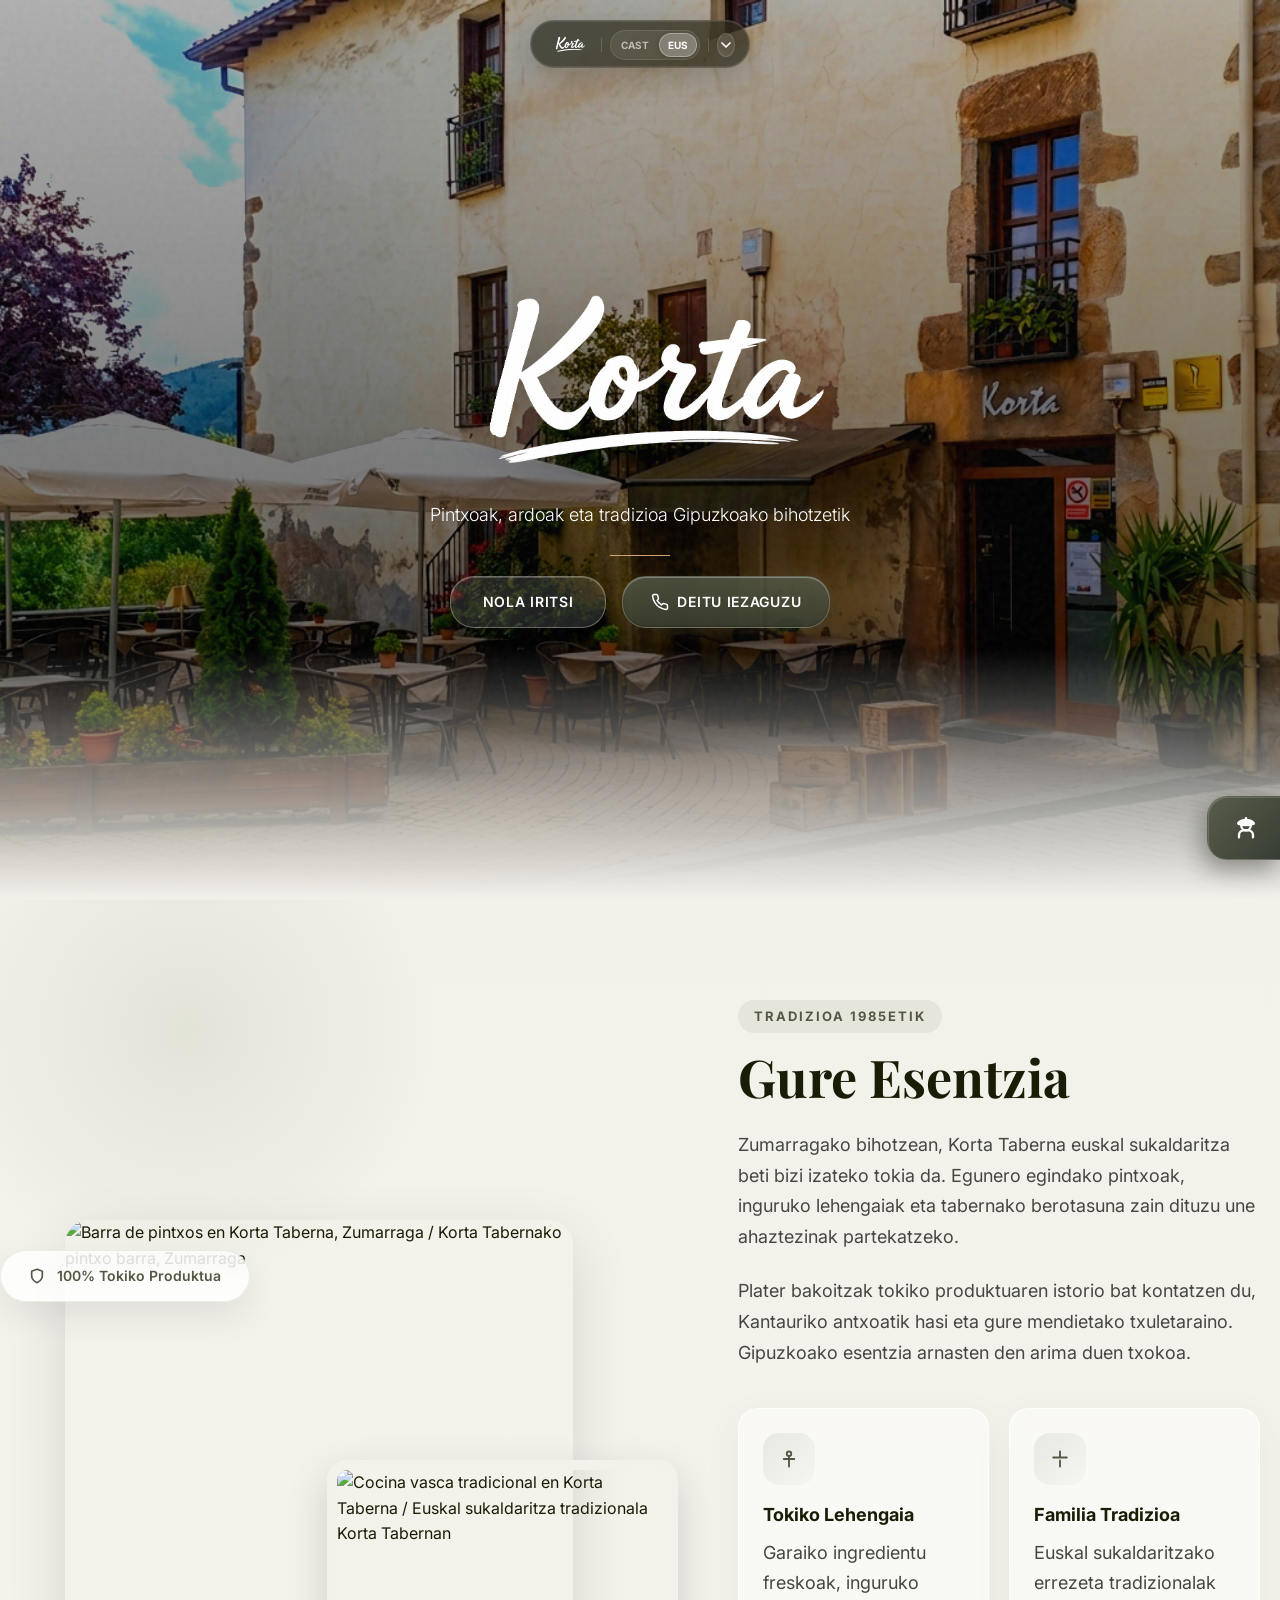
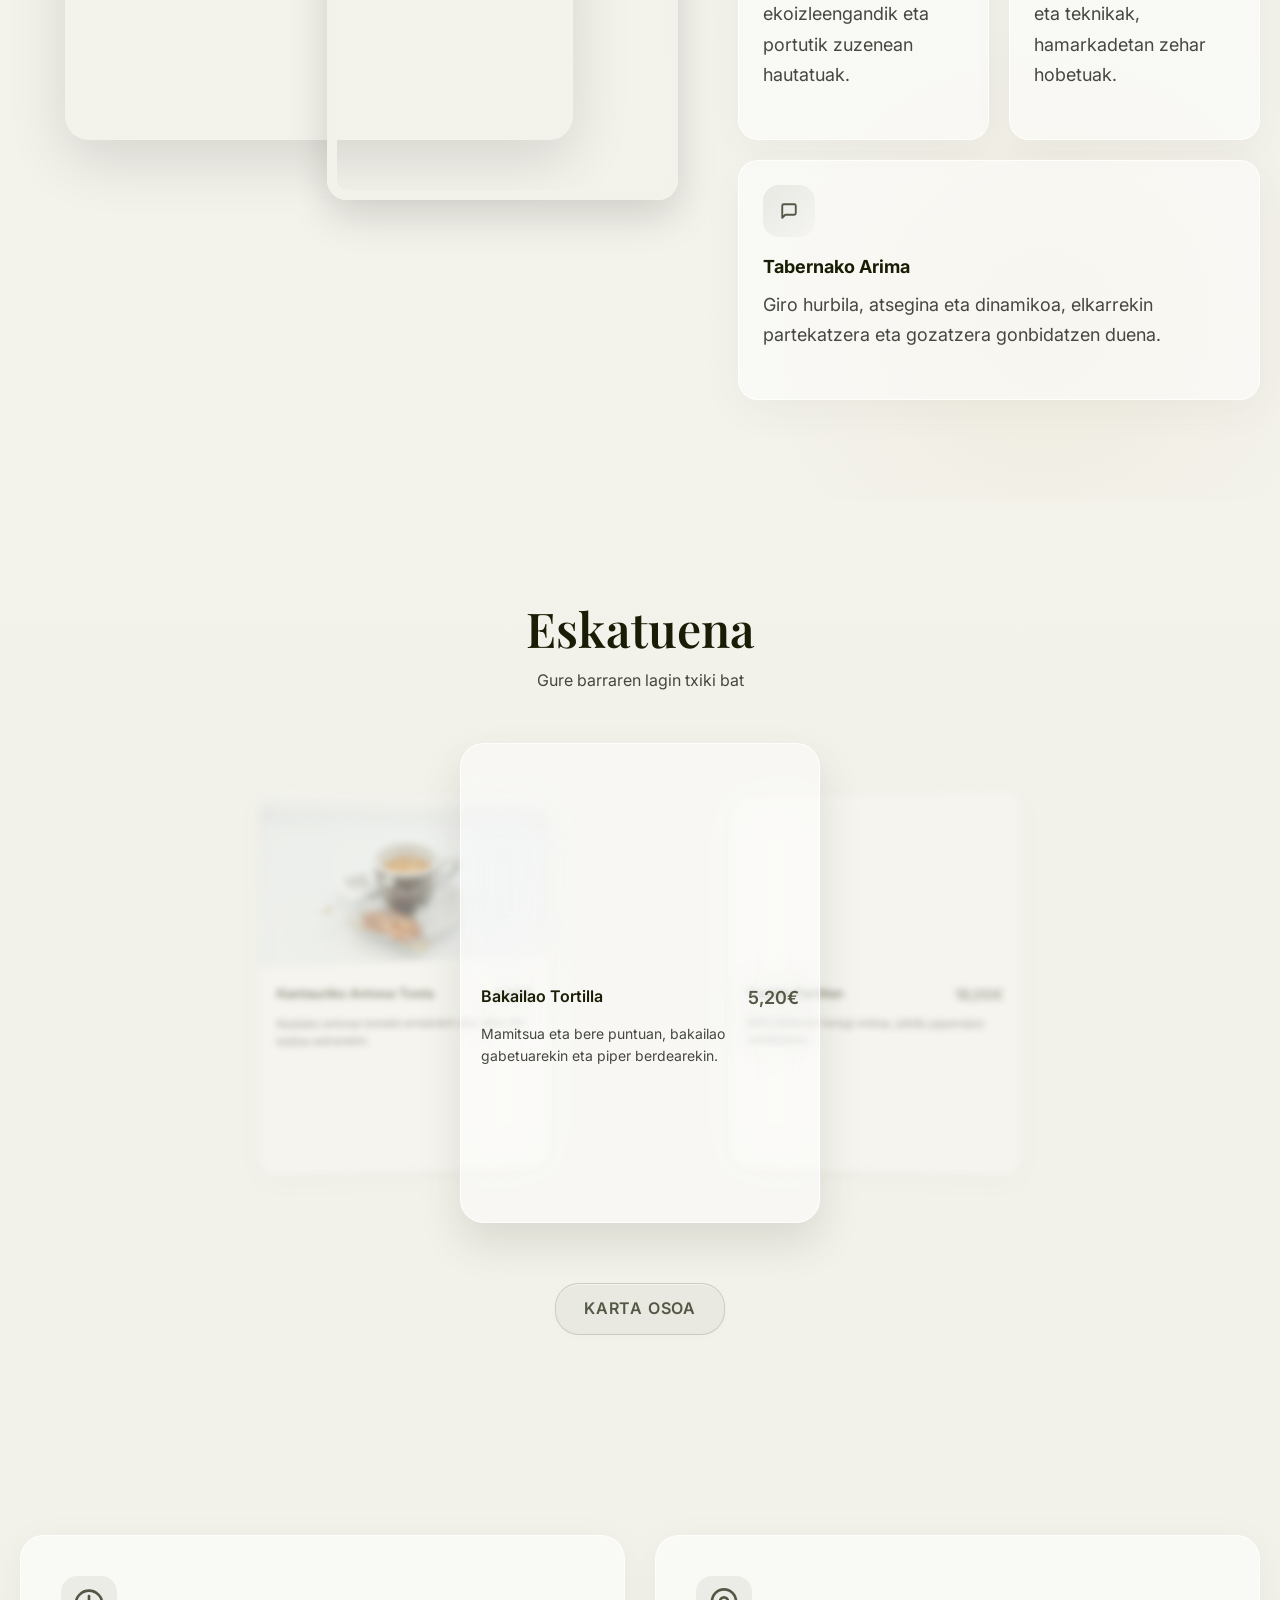
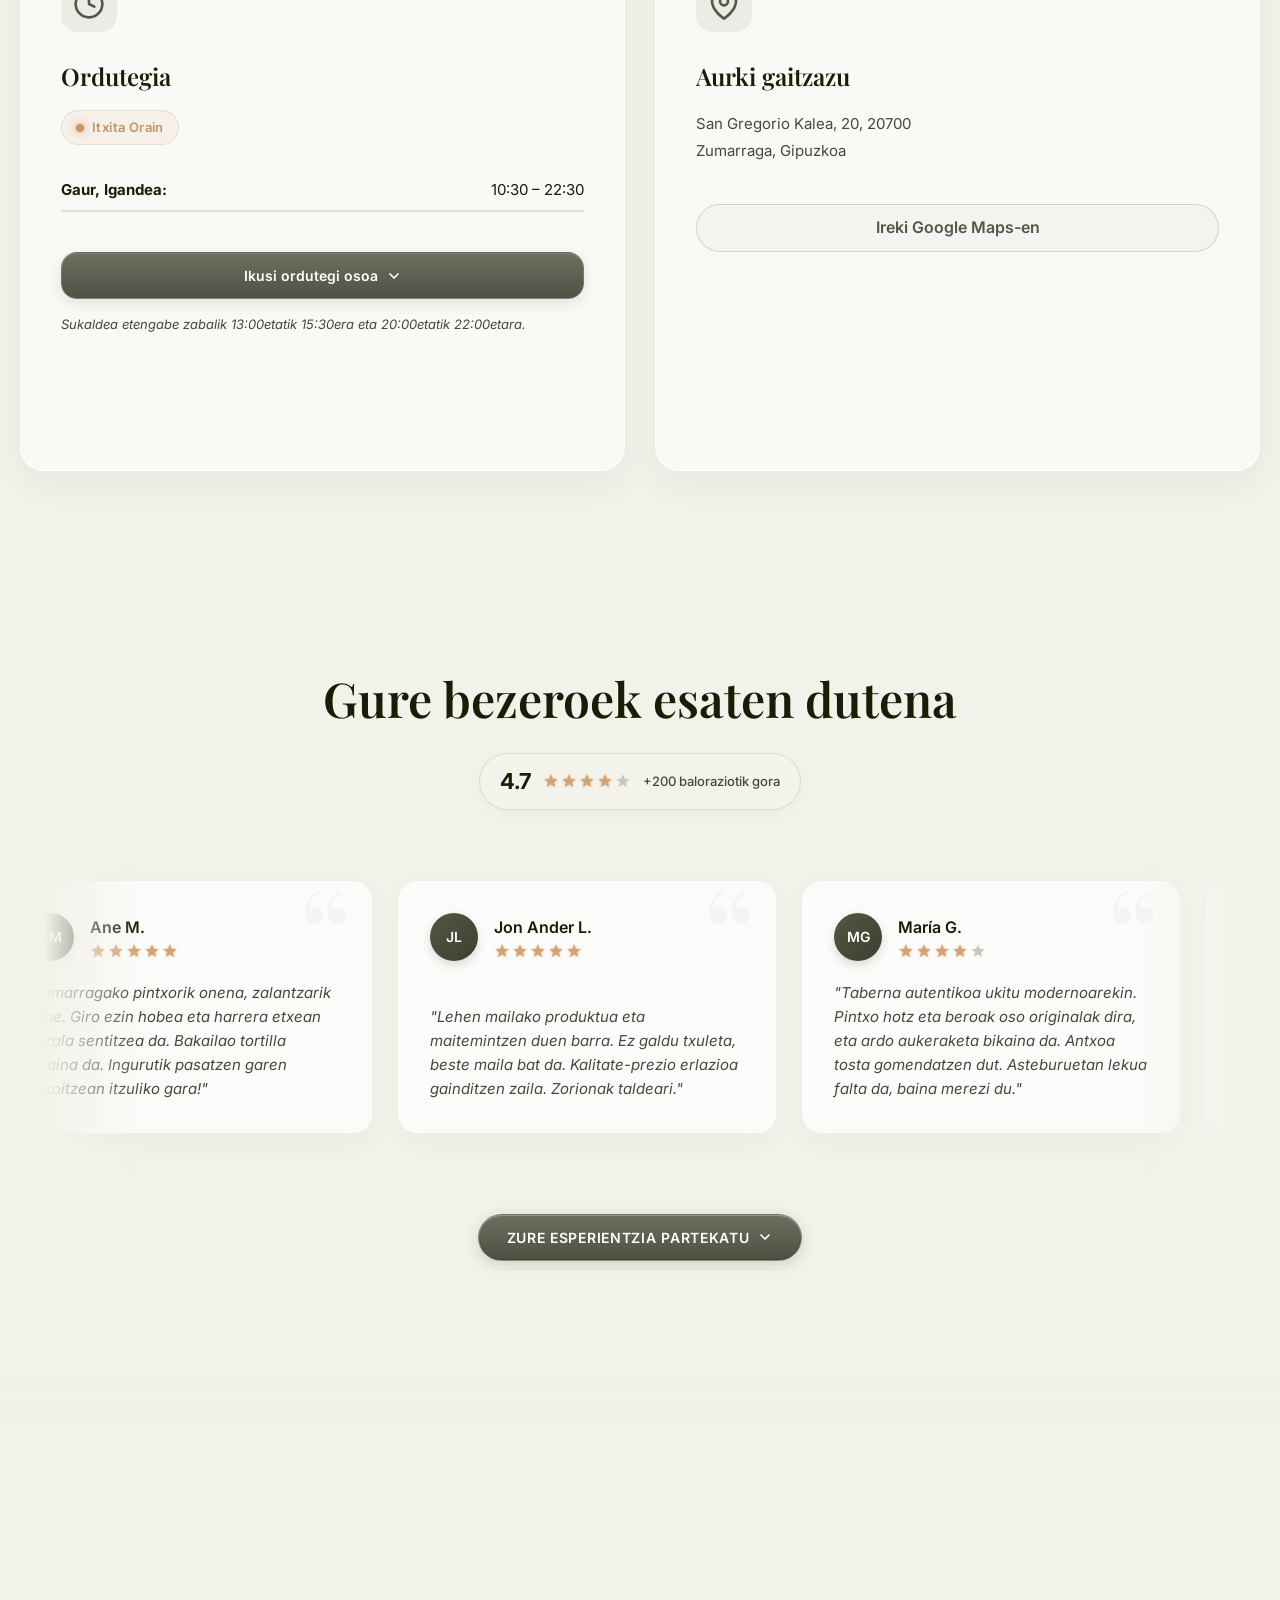
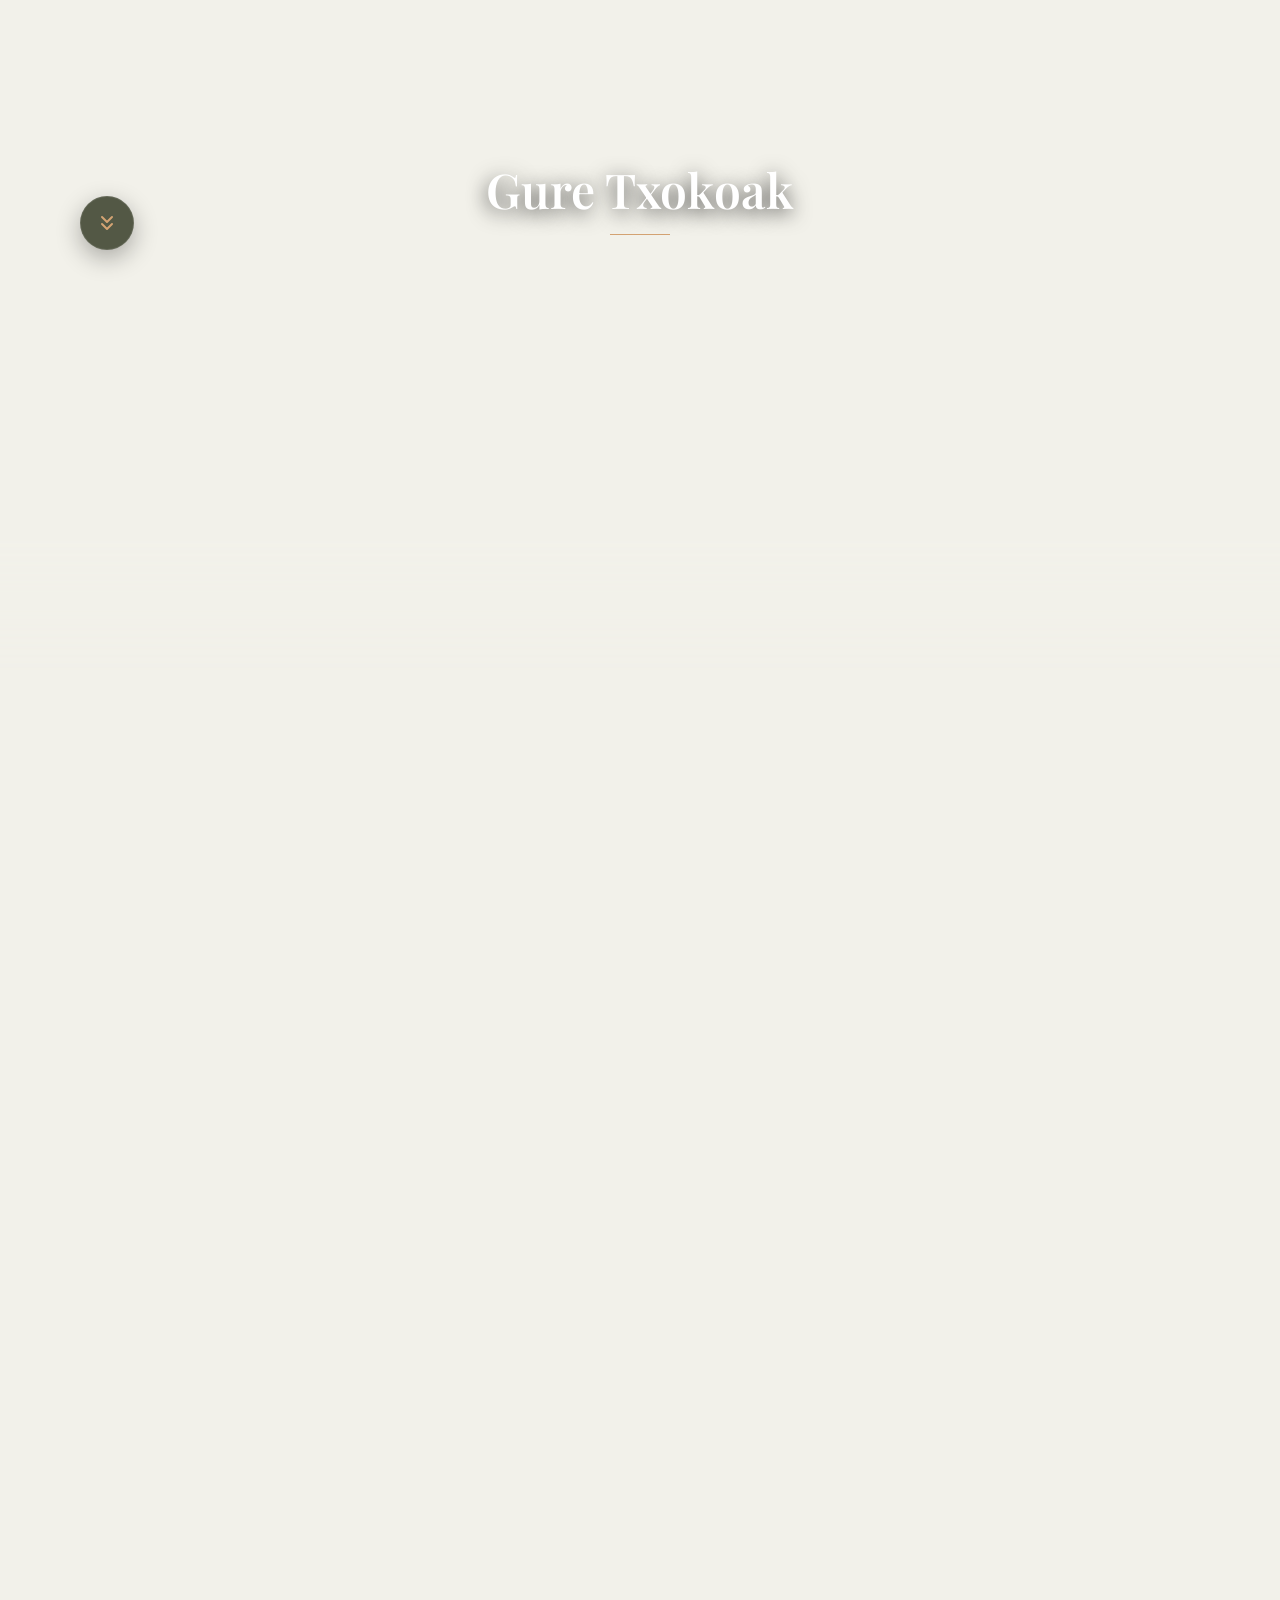
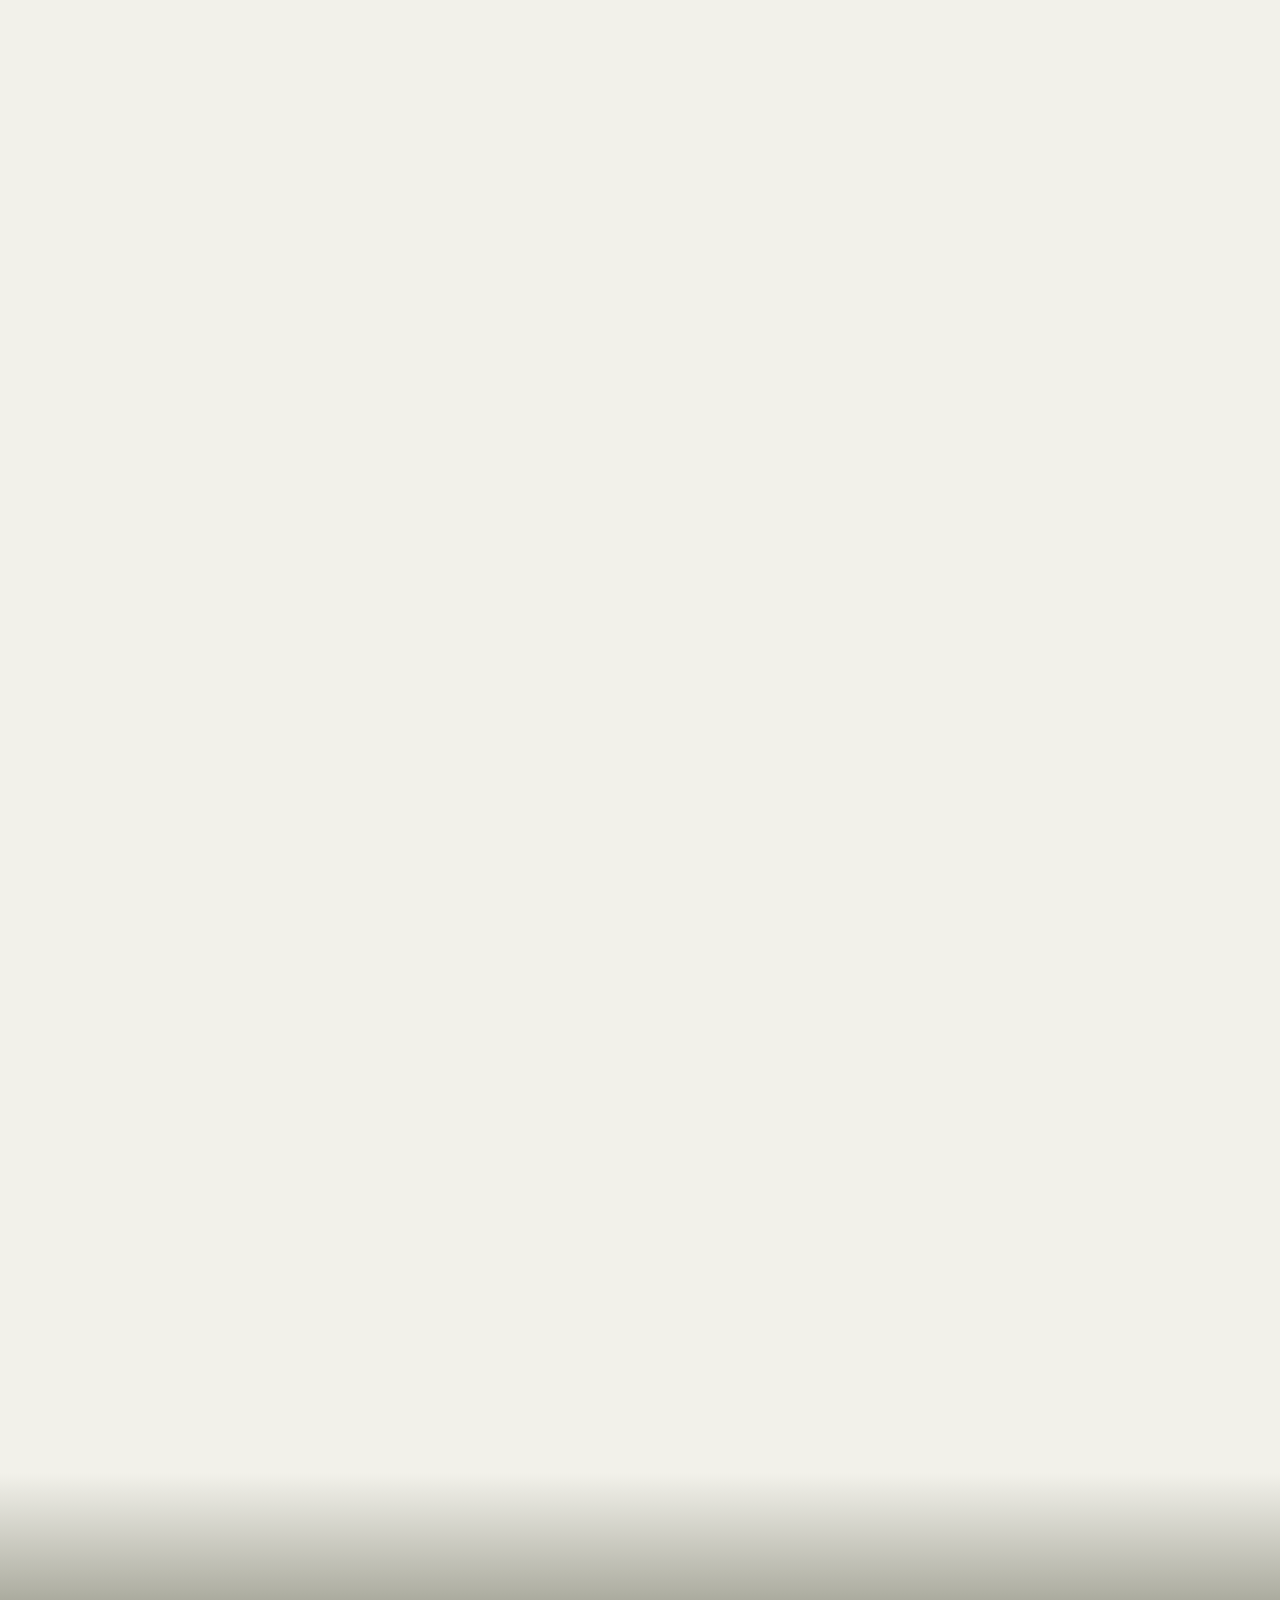
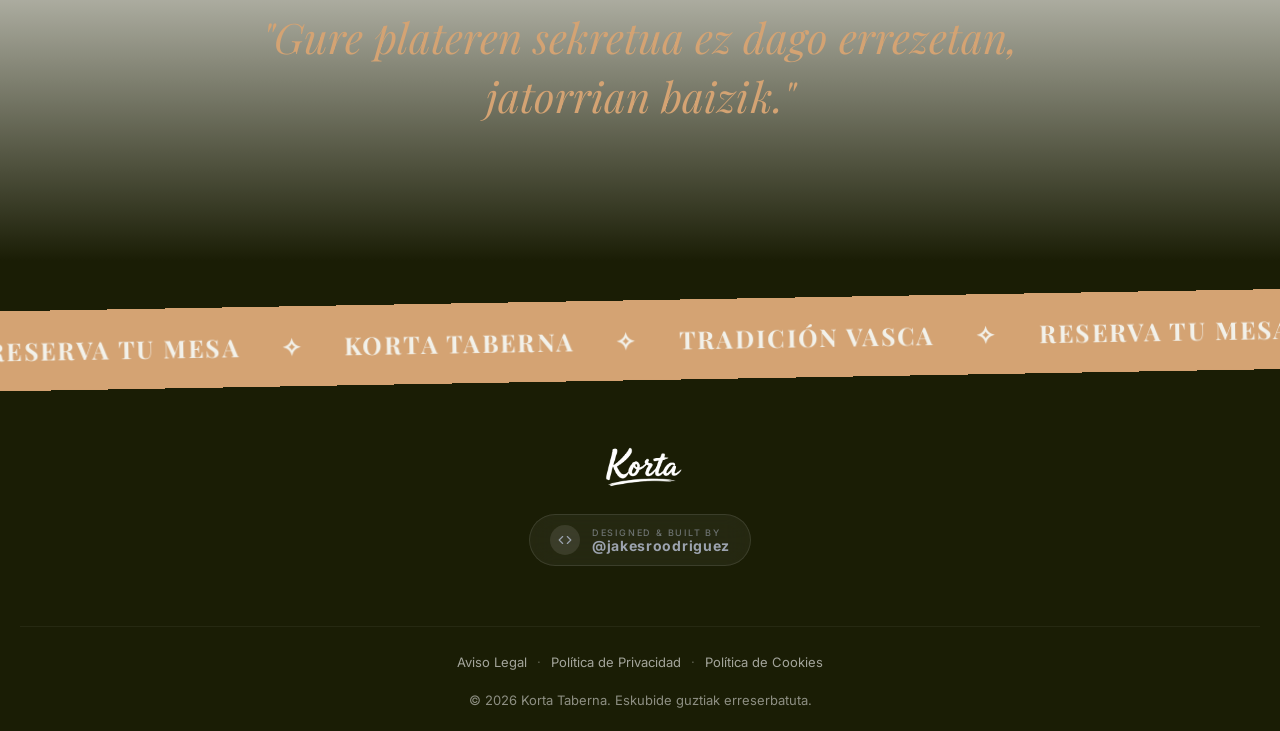
==== index.html @ 7548b12c "Actualizar repositorio con cambios recientes" ====
<!DOCTYPE html>
<html lang="es">

<head>
    <meta charset="UTF-8">
    <meta name="viewport" content="width=device-width, initial-scale=1.0">
    <title>Korta Taberna | Mejor Taberna Zumarraga</title>
    <meta name="description"
        content="Korta Taberna en Zumarraga (Gipuzkoa). Pintxos elaborados a diario con materia prima local, brasa, raciones y cocina tradicional vasca desde 1985. / Euskal sukaldaritza tradizionala Zumarragan.">
    <meta name="robots" content="index, follow">
    <link rel="canonical" href="https://kortataberna.com/">
    <link rel="alternate" hreflang="es" href="https://kortataberna.com/?lang=es">
    <link rel="alternate" hreflang="eu" href="https://kortataberna.com/?lang=eu">
    <link rel="alternate" hreflang="x-default" href="https://kortataberna.com/">
    <link rel="icon" type="image/png" href="Gemini_Generated_Image_c2r9cjc2r9cjc2r9-modified.png">

    <!-- Open Graph / Facebook -->
    <meta property="og:type" content="website">
    <meta property="og:url" content="https://kortataberna.com/">
    <meta property="og:title" content="Korta Taberna | Mejor Taberna Zumarraga">
    <meta property="og:description"
        content="Korta Taberna en Zumarraga. Pintxos elaborados a diario, cocina de brasa, producto de cercanía y tradición familiar desde 1985.">
    <meta property="og:image" content="https://kortataberna.com/foto_principal.png">

    <!-- Twitter -->
    <meta property="twitter:card" content="summary_large_image">
    <meta property="twitter:url" content="https://kortataberna.com/">
    <meta property="twitter:title" content="Korta Taberna | Mejor Taberna Zumarraga">
    <meta property="twitter:description"
        content="Korta Taberna en Zumarraga. Pintxos elaborados a diario, cocina de brasa, producto de cercanía y tradición familiar desde 1985.">
    <meta property="twitter:image" content="https://kortataberna.com/foto_principal.png">

    <!-- Schema.org JSON-LD -->
    <script type="application/ld+json">
    {
      "@context": "https://schema.org",
      "@type": "Restaurant",
      "name": "Korta Taberna",
      "image": [
        "https://kortataberna.com/foto_principal.png"
      ],
      "@id": "https://kortataberna.com/#restaurant",
      "url": "https://kortataberna.com/",
      "telephone": "+34943715288",
      "priceRange": "$$",
      "menu": "https://kortataberna.com/#carta",
      "servesCuisine": ["Basque", "Spanish"],
      "address": {
        "@type": "PostalAddress",
        "streetAddress": "San Gregorio Kalea, 20",
        "addressLocality": "Zumarraga",
        "addressRegion": "Gipuzkoa",
        "postalCode": "20700",
        "addressCountry": "ES"
      },
      "geo": {
        "@type": "GeoCoordinates",
        "latitude": 43.0866015,
        "longitude": -2.3091887
      },
      "openingHoursSpecification": [
        {
          "@type": "OpeningHoursSpecification",
          "dayOfWeek": [
            "Tuesday",
            "Wednesday",
            "Thursday",
            "Friday",
            "Saturday"
          ],
          "opens": "09:00",
          "closes": "22:30"
        },
        {
          "@type": "OpeningHoursSpecification",
          "dayOfWeek": "Sunday",
          "opens": "10:00",
          "closes": "16:00"
        }
      ],
      "sameAs": [
        "https://www.instagram.com/jakesroodriguez"
      ]
    }
    </script>

    <!-- Google Fonts -->
    <link rel="preconnect" href="https://fonts.googleapis.com">
    <link rel="preconnect" href="https://fonts.gstatic.com" crossorigin>
    <link
        href="https://fonts.googleapis.com/css2?family=Inter:wght@300;400;500;600&family=Playfair+Display:wght@400;600;700&display=swap"
        rel="stylesheet">

    <style>
        /* VARIABLES Y RESET (Artisanal Basque Minimalist) */
        :root {
            --color-bg: #f2f1ea;
            /* Elegant Warm Off-White */
            --color-surface-container: #f3f2eb;
            /* Off-white surface container */
            --color-surface-high: #ebe9de;
            /* High contrast off-white surface */
            --color-surface-highest: #dedcd0;
            --color-white: #ffffff;

            --color-primary: #535845;
            /* Olive Green - Primary Action */
            --color-primary-hover: #3b3f30;
            /* Deep Olive Green */
            --color-text-main: #1a1d05;
            /* Charcoal - High Legibility */
            --color-text-sec: #464740;
            /* On-surface-variant */
            --color-outline: #77786f;
            --color-outline-variant: #c7c7bd;

            --color-gold: #D4A373;
            /* Elegant Gold */
            --color-gold-hover: #C59262;

            --color-footer-bg: #1a1d05;
            /* Deep Charcoal */
            --color-footer-text: #c7c7bd;

            --font-heading: 'Playfair Display', serif;
            --font-body: 'Inter', sans-serif;

            --transition: 0.3s ease-in-out;
        }

        * {
            margin: 0;
            padding: 0;
            box-sizing: border-box;
        }

        html {
            scroll-behavior: smooth;
        }

        body {
            font-family: var(--font-body);
            color: var(--color-text-main);
            line-height: 1.6;
            overflow-x: hidden;
            background-color: var(--color-bg);
            /* Patrón de cuadrícula arquitectónica y destellos de color para darle muchísima vida */
            background-image:
                linear-gradient(rgba(83, 88, 69, 0.08) 1px, transparent 1px),
                linear-gradient(90deg, rgba(83, 88, 69, 0.08) 1px, transparent 1px),
                radial-gradient(circle at 10% 20%, rgba(214, 185, 129, 0.25) 0%, transparent 50%),
                radial-gradient(circle at 90% 80%, rgba(83, 88, 69, 0.2) 0%, transparent 50%);
            background-size: 60px 60px, 60px 60px, 100vw 100vh, 100vw 100vh;
            background-position: center center;
            background-attachment: fixed;
        }

        /* Textura de ruido editorial (mucho más visible) */
        body::before {
            content: '';
            position: fixed;
            top: 0;
            left: 0;
            right: 0;
            bottom: 0;
            background-image: url("data:image/svg+xml,%3Csvg viewBox='0 0 200 200' xmlns='http://www.w3.org/2000/svg'%3E%3Cfilter id='noiseFilter'%3E%3CfeTurbulence type='fractalNoise' baseFrequency='0.7' numOctaves='3' stitchTiles='stitch'/%3E%3C/filter%3E%3Crect width='100%25' height='100%25' filter='url(%23noiseFilter)'/%3E%3C/svg%3E");
            opacity: 0.12;
            pointer-events: none;
            z-index: -1;
        }

        /* Massive animated background orbs */
        html::before {
            content: '';
            position: fixed;
            top: 10%;
            left: 10%;
            width: 45vw;
            height: 45vw;
            background: linear-gradient(135deg, rgba(214, 185, 129, 0.4), rgba(214, 185, 129, 0.05));
            border-radius: 40% 60% 70% 30% / 40% 50% 60% 50%;
            z-index: -3;
            animation: morph 12s ease-in-out infinite, float-1 18s ease-in-out infinite;
            filter: blur(60px);
            pointer-events: none;
        }

        html::after {
            content: '';
            position: fixed;
            bottom: 5%;
            right: 5%;
            width: 55vw;
            height: 55vw;
            background: linear-gradient(135deg, rgba(83, 88, 69, 0.35), rgba(83, 88, 69, 0.05));
            border-radius: 60% 40% 30% 70% / 60% 30% 70% 40%;
            z-index: -3;
            animation: morph 15s ease-in-out infinite reverse, float-2 22s ease-in-out infinite;
            filter: blur(70px);
            pointer-events: none;
        }

        @keyframes morph {
            0% {
                border-radius: 40% 60% 70% 30% / 40% 50% 60% 50%;
            }

            34% {
                border-radius: 70% 30% 50% 50% / 30% 30% 70% 70%;
            }

            67% {
                border-radius: 100% 60% 60% 100% / 100% 100% 60% 60%;
            }

            100% {
                border-radius: 40% 60% 70% 30% / 40% 50% 60% 50%;
            }
        }

        @keyframes float-1 {
            0% {
                transform: translate(0, 0) rotate(0deg);
            }

            50% {
                transform: translate(8vw, 12vh) rotate(180deg);
            }

            100% {
                transform: translate(0, 0) rotate(360deg);
            }
        }

        @keyframes float-2 {
            0% {
                transform: translate(0, 0) rotate(0deg);
            }

            50% {
                transform: translate(-12vw, -10vh) rotate(-180deg);
            }

            100% {
                transform: translate(0, 0) rotate(-360deg);
            }
        }

        a {
            text-decoration: none;
            color: inherit;
            transition: var(--transition);
        }

        img {
            max-width: 100%;
            display: block;
        }

        .container {
            max-width: 1500px;
            margin: 0 auto;
            padding: 0 20px;
        }

        /* UTILIDADES Y BOTONES */
        /* UTILIDADES Y BOTONES (Apple Liquid Glass Style) */
        .btn-primary {
            display: inline-flex;
            align-items: center;
            justify-content: center;
            background: linear-gradient(180deg, rgba(83, 88, 69, 0.85) 0%, rgba(59, 63, 48, 0.9) 100%);
            backdrop-filter: blur(12px);
            -webkit-backdrop-filter: blur(12px);
            color: var(--color-white);
            padding: 14px 28px;
            border-radius: 24px;
            /* Pill-shaped */
            font-family: var(--font-body);
            font-size: 14px;
            font-weight: 600;
            border: 1px solid rgba(255, 255, 255, 0.2);
            cursor: pointer;
            box-shadow:
                0 4px 15px rgba(83, 88, 69, 0.2),
                inset 0 1px 0 rgba(255, 255, 255, 0.3),
                inset 0 -1px 2px rgba(0, 0, 0, 0.2);
            transition: all 0.4s cubic-bezier(0.16, 1, 0.3, 1);
            text-transform: uppercase;
            letter-spacing: 0.05em;
        }

        .btn-primary:hover {
            transform: translateY(-2px) scale(1.02);
            box-shadow:
                0 8px 25px rgba(83, 88, 69, 0.3),
                inset 0 1px 0 rgba(255, 255, 255, 0.4);
            background: linear-gradient(180deg, rgba(83, 88, 69, 0.95) 0%, rgba(59, 63, 48, 0.98) 100%);
        }

        .btn-secondary {
            display: inline-flex;
            align-items: center;
            justify-content: center;
            background: rgba(255, 255, 255, 0.12);
            backdrop-filter: blur(12px);
            -webkit-backdrop-filter: blur(12px);
            color: var(--color-white);
            padding: 14px 32px;
            border-radius: 24px;
            font-family: var(--font-body);
            font-size: 14px;
            font-weight: 600;
            border: 1px solid rgba(255, 255, 255, 0.3);
            cursor: pointer;
            box-shadow:
                0 4px 15px rgba(0, 0, 0, 0.1),
                inset 0 1px 0 rgba(255, 255, 255, 0.2);
            transition: all 0.4s cubic-bezier(0.16, 1, 0.3, 1);
            text-transform: uppercase;
            letter-spacing: 0.05em;
        }

        .btn-secondary:hover {
            background: rgba(255, 255, 255, 0.25);
            border-color: rgba(255, 255, 255, 0.5);
            transform: translateY(-2px) scale(1.02);
            box-shadow:
                0 8px 25px rgba(0, 0, 0, 0.15),
                inset 0 1px 0 rgba(255, 255, 255, 0.35);
            color: var(--color-white);
        }

        .btn-outline {
            display: inline-flex;
            align-items: center;
            justify-content: center;
            color: var(--color-primary);
            border: 1px solid rgba(83, 88, 69, 0.2);
            padding: 12px 28px;
            border-radius: 24px;
            font-weight: 600;
            background: rgba(83, 88, 69, 0.05);
            backdrop-filter: blur(8px);
            -webkit-backdrop-filter: blur(8px);
            box-shadow:
                0 2px 10px rgba(83, 88, 69, 0.02),
                inset 0 1px 0 rgba(255, 255, 255, 0.5);
            transition: all 0.4s cubic-bezier(0.16, 1, 0.3, 1);
            text-transform: uppercase;
            letter-spacing: 0.05em;
            cursor: pointer;
        }

        .btn-outline:hover {
            background-color: var(--color-primary);
            color: var(--color-white);
            border-color: var(--color-primary);
            transform: translateY(-2px) scale(1.02);
            box-shadow:
                0 6px 15px rgba(83, 88, 69, 0.2),
                inset 0 1px 0 rgba(255, 255, 255, 0.2);
        }

        .btn-outline-map {
            display: inline-flex;
            align-items: center;
            justify-content: center;
            color: var(--color-primary);
            border: 1px solid rgba(83, 88, 69, 0.2);
            padding: 10px 20px;
            border-radius: 24px;
            font-weight: 600;
            margin-top: 15px;
            background: rgba(83, 88, 69, 0.05);
            backdrop-filter: blur(8px);
            -webkit-backdrop-filter: blur(8px);
            box-shadow:
                0 2px 10px rgba(83, 88, 69, 0.02),
                inset 0 1px 0 rgba(255, 255, 255, 0.5);
            transition: all 0.4s cubic-bezier(0.16, 1, 0.3, 1);
            cursor: pointer;
        }

        .btn-outline-map:hover {
            background-color: var(--color-primary);
            color: var(--color-white);
            border-color: var(--color-primary);
            transform: translateY(-2px) scale(1.02);
            box-shadow:
                0 6px 15px rgba(83, 88, 69, 0.2),
                inset 0 1px 0 rgba(255, 255, 255, 0.2);
        }

        .section-header {
            text-align: center;
            margin-bottom: 50px;
        }

        .section-header h2 {
            font-family: var(--font-heading);
            font-size: 48px;
            /* headline-lg */
            font-weight: 600;
            line-height: 1.2;
            color: var(--color-text-main);
            margin-bottom: 10px;
        }

        .section-header p {
            color: var(--color-text-sec);
            font-size: 16px;
        }

        .decor-line {
            height: 1px;
            background-color: var(--color-gold);
            width: 60px;
            margin: 15px auto 0;
        }

        /* ISLA DINÁMICA DE NAVEGACIÓN (DYNAMIC ISLAND - APPLE LIQUID GLASS) */
        .island-wrapper {
            position: fixed;
            top: 20px;
            left: 0;
            width: 100%;
            display: flex;
            justify-content: center;
            pointer-events: none;
            z-index: 1000;
        }

        .dynamic-island {
            position: relative;
            pointer-events: auto;
            margin: 0;
            animation: islandPop 1.15s cubic-bezier(0.16, 1, 0.3, 1) forwards;

            /* True Dark Apple Liquid Glass Effect */
            background: rgba(30, 32, 20, 0.65);
            backdrop-filter: blur(40px) saturate(200%);
            -webkit-backdrop-filter: blur(40px) saturate(200%);
            border: 1px solid rgba(255, 255, 255, 0.15);
            box-shadow:
                0 8px 32px rgba(0, 0, 0, 0.2),
                inset 0 0 0 1px rgba(255, 255, 255, 0.08);

            border-radius: 30px;
            padding: 6px 14px;

            display: flex;
            flex-direction: column;
            width: 220px;
            /* Compressed width */
            max-width: 90%;
            height: 48px;
            /* Compressed height */
            overflow: hidden;
            transition: all 0.6s cubic-bezier(0.16, 1, 0.3, 1);
            cursor: pointer;
        }

        .dynamic-island.scrolled {
            margin-top: -8px;
            background: rgba(20, 22, 12, 0.75);
            border-color: rgba(255, 255, 255, 0.2);
            box-shadow:
                0 12px 40px rgba(0, 0, 0, 0.25),
                inset 0 0 0 1px rgba(255, 255, 255, 0.12);
        }

        .island-main-row {
            display: flex;
            align-items: center;
            justify-content: space-between;
            width: 100%;
            height: 36px;
            gap: 8px;
            /* Slightly tighter gap to accommodate dividers */
        }

        .island-divider {
            width: 1px;
            height: 14px;
            background-color: rgba(255, 255, 255, 0.15);
            flex-shrink: 0;
        }

        .dynamic-island .logo {
            display: flex;
            align-items: center;
            justify-content: center;
            transition: var(--transition);
        }

        .dynamic-island .logo img {
            height: 50px;
            width: auto;
            object-fit: contain;
            /* Convertir la imagen a color blanco puro usando filtros CSS */
            filter: brightness(0) invert(1);
            transform: translateY(-4px);
            /* Moverlo un pelín más arriba para centrarlo visualmente */
        }

        .dynamic-island .logo:hover {
            transform: scale(1.05);
            filter: drop-shadow(0 0 8px rgba(255, 255, 255, 0.5));
        }

        .island-toggle {
            background: none;
            border: none;
            cursor: pointer;
            color: var(--color-white);
            display: flex;
            align-items: center;
            justify-content: center;
            width: 24px;
            height: 24px;
            border-radius: 50%;
            background: rgba(255, 255, 255, 0.1);
            border: 1px solid rgba(255, 255, 255, 0.15);
            transition: all 0.4s cubic-bezier(0.16, 1, 0.3, 1);
        }

        .island-toggle:hover {
            background: rgba(255, 255, 255, 0.2);
            color: var(--color-gold);
        }

        .island-content-row {
            max-height: 0;
            opacity: 0;
            overflow: hidden;
            transition: max-height 0.6s cubic-bezier(0.16, 1, 0.3, 1), opacity 0.4s ease, margin-top 0.6s;
            display: flex;
            flex-direction: column;
            gap: 15px;
            width: 100%;
        }

        /* Expanded State: Wider with smooth Apple-like squircle shape */
        .dynamic-island.expanded {
            width: 300px;
            height: auto;
            max-height: 400px;
            padding: 20px 20px;
            border-radius: 36px;
            cursor: default;
        }

        .dynamic-island.expanded .island-toggle {
            transform: rotate(180deg);
        }

        .dynamic-island.expanded .island-content-row {
            max-height: 300px;
            opacity: 1;
            margin-top: 15px;
            padding-top: 15px;
            border-top: 1px solid rgba(255, 255, 255, 0.1);
        }

        /* MODO RESEÑA EN LA ISLA DINÁMICA (TAKEOVER LIMPIO) */
        .dynamic-island.mode-review {
            width: 320px;
            max-width: 95%;
            height: auto;
            max-height: 420px;
            padding: 20px;
            border-radius: 36px;
            cursor: default;
        }

        .dynamic-island.mode-review .island-main-row,
        .dynamic-island.mode-review .island-content-row {
            display: none !important;
        }

        .island-review-row {
            width: 100%;
            display: flex;
            flex-direction: column;
            gap: 12px;
            animation: fadeIn 0.4s ease-out;
            color: var(--color-white);
        }

        .island-review-header {
            display: flex;
            align-items: center;
            gap: 10px;
            border-bottom: 1px solid rgba(255, 255, 255, 0.1);
            padding-bottom: 8px;
            margin-bottom: 4px;
        }

        .island-review-back {
            background: none;
            border: none;
            cursor: pointer;
            color: var(--color-white);
            display: flex;
            align-items: center;
            justify-content: center;
            width: 24px;
            height: 24px;
            border-radius: 50%;
            background: rgba(255, 255, 255, 0.1);
            border: 1px solid rgba(255, 255, 255, 0.15);
            transition: all 0.3s ease;
        }

        .island-review-back:hover {
            background: rgba(255, 255, 255, 0.2);
            color: var(--color-gold);
        }

        .island-review-form {
            display: flex;
            flex-direction: column;
            gap: 10px;
            width: 100%;
        }

        .island-review-form input[type="text"],
        .island-review-form textarea {
            width: 100%;
            border: 1px solid rgba(255, 255, 255, 0.2) !important;
            background: rgba(0, 0, 0, 0.2) !important;
            border-radius: 12px !important;
            padding: 8px 12px !important;
            font-size: 12px !important;
            color: var(--color-white) !important;
            font-family: var(--font-body);
            transition: all 0.3s cubic-bezier(0.16, 1, 0.3, 1) !important;
        }

        .island-review-form input[type="text"]::placeholder,
        .island-review-form textarea::placeholder {
            color: rgba(255, 255, 255, 0.5);
        }

        .island-review-form input[type="text"]:focus,
        .island-review-form textarea:focus {
            outline: none !important;
            border-color: var(--color-white) !important;
            background: rgba(0, 0, 0, 0.4) !important;
            box-shadow: 0 0 0 3px rgba(255, 255, 255, 0.1) !important;
        }

        .island-rating-container {
            display: flex;
            align-items: center;
            justify-content: space-between;
            background: rgba(0, 0, 0, 0.2);
            padding: 6px 12px;
            border-radius: 12px;
            border: 1px solid rgba(255, 255, 255, 0.1);
        }

        .island-review-form button[type="submit"] {
            background: rgba(255, 255, 255, 0.15);
            backdrop-filter: blur(12px);
            -webkit-backdrop-filter: blur(12px);
            color: var(--color-white);
            padding: 10px 16px;
            border-radius: 20px;
            font-family: var(--font-body);
            font-size: 11px;
            font-weight: 600;
            border: 1px solid rgba(255, 255, 255, 0.3);
            cursor: pointer;
            box-shadow:
                0 4px 12px rgba(0, 0, 0, 0.15),
                inset 0 1px 0 rgba(255, 255, 255, 0.15);
            transition: all 0.3s cubic-bezier(0.16, 1, 0.3, 1);
            text-transform: uppercase;
            letter-spacing: 0.05em;
            display: flex;
            align-items: center;
            justify-content: center;
            width: 100%;
            height: 34px;
            margin-top: 4px;
        }

        .island-review-form button[type="submit"]:hover {
            transform: translateY(-1px);
            background: rgba(255, 255, 255, 0.25);
            box-shadow:
                0 6px 16px rgba(0, 0, 0, 0.25),
                inset 0 1px 0 rgba(255, 255, 255, 0.25);
        }

        .island-write-review-trigger-btn {
            display: inline-flex;
            align-items: center;
            justify-content: center;
            background: rgba(255, 255, 255, 0.1);
            color: var(--color-white) !important;
            border: 1px solid rgba(255, 255, 255, 0.2);
            border-radius: 16px;
            padding: 5px 12px;
            font-size: 11px;
            font-weight: 600;
            text-transform: uppercase;
            letter-spacing: 0.05em;
            transition: all 0.3s cubic-bezier(0.16, 1, 0.3, 1);
            margin-top: 2px;
            text-decoration: none;
        }

        .island-write-review-trigger-btn:hover {
            background: rgba(255, 255, 255, 0.2);
            color: var(--color-gold) !important;
            border-color: rgba(255, 255, 255, 0.3);
            transform: translateY(-1px);
            box-shadow: 0 4px 10px rgba(0, 0, 0, 0.2);
        }

        .dynamic-island .nav-menu {
            display: flex;
            flex-direction: column;
            align-items: center;
            gap: 14px;
            width: 100%;
        }

        .dynamic-island .nav-menu a {
            display: flex;
            align-items: center;
            justify-content: center;
            width: 100%;
            padding: 8px 12px;
            border-radius: 16px;
            background: rgba(255, 255, 255, 0.08);
            border: 1px solid rgba(255, 255, 255, 0.1);
            font-family: var(--font-body);
            font-size: 12px;
            font-weight: 600;
            color: var(--color-white);
            text-transform: uppercase;
            letter-spacing: 0.05em;
            transition: all 0.3s cubic-bezier(0.16, 1, 0.3, 1);
            text-decoration: none;
        }

        .dynamic-island .nav-menu a:hover {
            background: rgba(255, 255, 255, 0.15);
            color: var(--color-gold) !important;
            border-color: rgba(255, 255, 255, 0.25);
            transform: translateY(-2px);
            box-shadow: 0 4px 12px rgba(0, 0, 0, 0.15);
        }

        /* Animación para el icono dentro de los botones */
        .dynamic-island .nav-menu a svg {
            transition: transform 0.3s ease;
        }

        .dynamic-island .nav-menu a:hover svg {
            transform: scale(1.1);
        }

        .dynamic-island .header-actions {
            display: flex;
            flex-direction: column;
            align-items: center;
            gap: 15px;
            width: 100%;
        }

        /* Selector de Idioma de la Isla */
        .dynamic-island .lang-selector-island {
            background: rgba(255, 255, 255, 0.08);
            border: 1px solid rgba(255, 255, 255, 0.1);
            padding: 2px;
            border-radius: 20px;
            display: flex;
            gap: 2px;
            width: auto;
        }

        .dynamic-island .lang-btn {
            background: transparent;
            border: none;
            color: rgba(255, 255, 255, 0.6);
            font-family: var(--font-body);
            font-size: 10px;
            font-weight: 700;
            padding: 5px 8px;
            border-radius: 12px;
            cursor: pointer;
            transition: all 0.3s cubic-bezier(0.16, 1, 0.3, 1);
            text-align: center;
        }

        .dynamic-island .lang-btn:hover {
            color: var(--color-white);
            background: rgba(255, 255, 255, 0.15);
        }

        .dynamic-island .lang-btn.active {
            color: var(--color-white) !important;
            background-color: rgba(255, 255, 255, 0.25);
            box-shadow: 0 2px 8px rgba(0, 0, 0, 0.15);
            border: 1px solid rgba(255, 255, 255, 0.3);
        }

        /* Botón de Reserva */
        .dynamic-island .btn-reserve {
            width: 100%;
            display: inline-flex;
            align-items: center;
            justify-content: center;
            padding: 12px 24px;
            font-size: 11px;
            border-radius: 24px;
            font-weight: 700;
            background: rgba(255, 255, 255, 0.12);
            color: var(--color-white);
            text-transform: uppercase;
            letter-spacing: 0.08em;
            white-space: nowrap;
            transition: all 0.4s cubic-bezier(0.16, 1, 0.3, 1);
            box-shadow: 0 4px 15px rgba(0, 0, 0, 0.2);
            border: 1px solid rgba(255, 255, 255, 0.25);
            backdrop-filter: blur(10px);
        }

        .dynamic-island .btn-reserve:hover {
            background: rgba(255, 255, 255, 0.25);
            transform: translateY(-2px);
            box-shadow: 0 8px 20px rgba(0, 0, 0, 0.35);
        }

        .dynamic-island .btn-reserve:active {
            transform: translateY(0);
        }

        .dynamic-island .btn-reserve .arrow-icon {
            margin-left: 6px;
            transition: transform 0.3s ease;
        }

        .dynamic-island .btn-reserve:hover .arrow-icon {
            transform: translateX(4px);
        }

        /* MENÚ MÓVIL DE LA ISLA */
        .mobile-nav {
            display: none;
            flex-direction: column;
            position: fixed;
            top: 85px;
            left: 50%;
            transform: translateX(-50%);
            width: calc(100% - 40px);
            max-width: 400px;
            background-color: rgba(241, 239, 234, 0.95);
            backdrop-filter: blur(12px);
            -webkit-backdrop-filter: blur(12px);
            border: 1px solid rgba(83, 88, 69, 0.15);
            border-radius: 16px;
            padding: 10px 20px;
            box-shadow: 0px 10px 30px rgba(0, 0, 0, 0.08);
            z-index: 999;
        }

        .mobile-nav.active {
            display: flex;
            animation: fadeIn 0.3s ease-out;
        }

        .mobile-nav a {
            padding: 12px 0;
            border-bottom: 1px solid rgba(83, 88, 69, 0.1);
            color: var(--color-text-main);
            font-weight: 500;
            text-align: center;
            text-transform: uppercase;
            font-size: 13px;
            letter-spacing: 0.05em;
        }

        .mobile-nav a:last-child {
            border-bottom: none;
        }

        /* HERO SECTION */
        .hero {
            position: relative;
            height: 100vh;
            display: flex;
            align-items: center;
            justify-content: center;
            text-align: center;
            color: var(--color-white);
        }

        .hero-bg {
            position: absolute;
            top: 0;
            left: 0;
            width: 100%;
            height: 100%;
            background-color: var(--color-bg);
            background-size: cover;
            background-position: center;
            z-index: -2;
            overflow: hidden;
        }

        .hero-bg video {
            width: 100%;
            height: 100%;
            object-fit: cover;
            position: absolute;
            top: 0;
            left: 0;
            filter: saturate(1.5) contrast(1.15) brightness(1.1);
        }

        .hero::before {
            content: '';
            position: absolute;
            top: 0;
            left: 0;
            width: 100%;
            height: 100%;
            background: linear-gradient(to top, rgba(0, 0, 0, 0.7), rgba(0, 0, 0, 0.3));
            z-index: -1;
        }

        .hero::after {
            content: '';
            position: absolute;
            bottom: 0;
            left: 0;
            width: 100%;
            height: 250px;
            background: linear-gradient(to bottom, transparent, var(--color-bg));
            z-index: -1;
            pointer-events: none;
        }

        .hero-content {
            max-width: 800px;
            padding: 0 20px;
            margin-top: -60px;
            /* Shifted from transform */
            animation: floatSubtle 6s ease-in-out infinite;
        }

        @keyframes floatSubtle {

            0%,
            100% {
                transform: translateY(0);
            }

            50% {
                transform: translateY(-10px);
            }
        }

        @keyframes islandPop {
            0% {
                opacity: 0;
                transform: translateY(-40px) scale(0.1);
            }
            60% {
                opacity: 1;
                transform: translateY(10px) scale(1.2);
            }
            100% {
                opacity: 1;
                transform: translateY(0) scale(1);
            }
        }

        @keyframes heroReveal {
            0% {
                opacity: 0;
                transform: translateY(80px) scale(0.1);
                filter: blur(20px);
            }
            60% {
                opacity: 1;
                transform: translateY(-20px) scale(1.2);
                filter: blur(0);
            }
            100% {
                opacity: 1;
                transform: translateY(0) scale(1);
                filter: blur(0);
            }
        }

        @keyframes heroLogoReveal {
            0% {
                opacity: 0;
                transform: translateY(80px) scale(0.1);
                filter: brightness(0) invert(1) drop-shadow(0 4px 10px rgba(0, 0, 0, 0.1)) blur(20px);
            }
            60% {
                opacity: 1;
                transform: translateY(-20px) scale(1.2);
                filter: brightness(0) invert(1) drop-shadow(0 15px 30px rgba(0, 0, 0, 0.2)) blur(0);
            }
            100% {
                opacity: 1;
                transform: translateY(0) scale(1);
                filter: brightness(0) invert(1) drop-shadow(0 6px 20px rgba(0, 0, 0, 0.25)) blur(0);
            }
        }

        .hero-logo-img {
            max-width: 550px;
            width: 100%;
            height: auto;
            margin-bottom: 24px;
            filter: brightness(0) invert(1) drop-shadow(0 6px 20px rgba(0, 0, 0, 0.25));
            transition: transform 0.4s cubic-bezier(0.16, 1, 0.3, 1), filter 0.4s;

            /* Entrance Animation */
            opacity: 0;
            animation: heroLogoReveal 1.15s cubic-bezier(0.16, 1, 0.3, 1) forwards;
        }

        .hero-logo-img:hover {
            transform: scale(1.03);
            filter: brightness(0) invert(1) drop-shadow(0 8px 25px rgba(255, 255, 255, 0.2));
        }

        .hero-line {
            height: 1px;
            background-color: var(--color-gold);
            width: 60px;
            margin: 0 auto 20px;
            opacity: 0;
            animation: heroReveal 1.15s cubic-bezier(0.16, 1, 0.3, 1) forwards;
        }

        .hero-subtitle {
            font-size: 18px;
            /* body-lg */
            font-weight: 300;
            margin-bottom: 25px;

            /* Entrance Animation */
            opacity: 0;
            animation: heroReveal 1.15s cubic-bezier(0.16, 1, 0.3, 1) forwards;
        }

        .hero-buttons {
            display: flex;
            gap: 16px;
            justify-content: center;

            /* Entrance Animation */
            opacity: 0;
            animation: heroReveal 1.15s cubic-bezier(0.16, 1, 0.3, 1) forwards;
        }

        .btn-primary.hero-btn {
            padding: 14px 32px;
        }

        .hero-scroll-down {
            position: absolute;
            bottom: 30px;
            left: 50%;
            transform: translateX(-50%);
            animation: bounce 2s infinite;
        }

        @keyframes bounce {

            0%,
            20%,
            50%,
            80%,
            100% {
                transform: translateY(0) translateX(-50%);
            }

            40% {
                transform: translateY(-10px) translateX(-50%);
            }

            60% {
                transform: translateY(-5px) translateX(-50%);
            }
        }

        /* SECCIONES: ESPACIADO VERTICAL EDITORIAL */
        .about,
        .menu,
        .info,
        .reviews,
        .gallery {
            padding: 100px 0;
            /* 100px desktop gutter */
            background-color: var(--color-bg);
            position: relative;
        }

        /* NUESTRA ESENCIA (SOBRE NOSOTROS) - PREMIUM REDESIGN */
        .about {
            background: linear-gradient(180deg, var(--color-bg) 0%, var(--color-surface-container) 100%);
            overflow: hidden;
            position: relative;
        }

        .about::before {
            content: '';
            position: absolute;
            top: -10%;
            left: -5%;
            width: 500px;
            height: 500px;
            background: radial-gradient(circle, rgba(139, 148, 116, 0.15) 0%, rgba(255, 255, 255, 0) 70%);
            border-radius: 50%;
            z-index: 0;
            animation: pulse-blob 10s infinite alternate;
        }

        .about::after {
            content: '';
            position: absolute;
            bottom: -10%;
            right: -5%;
            width: 600px;
            height: 600px;
            background: radial-gradient(circle, rgba(214, 185, 129, 0.1) 0%, rgba(255, 255, 255, 0) 70%);
            border-radius: 50%;
            z-index: 0;
            animation: pulse-blob 12s infinite alternate-reverse;
        }

        @keyframes pulse-blob {
            0% {
                transform: scale(1) translate(0, 0);
            }

            100% {
                transform: scale(1.1) translate(30px, -30px);
            }
        }

        .about-grid {
            display: grid;
            grid-template-columns: 1.1fr 0.9fr;
            gap: 80px;
            align-items: center;
            position: relative;
            z-index: 1;
        }

        .about-collage {
            position: relative;
            display: flex;
            justify-content: center;
            align-items: center;
            padding-right: 40px;
            padding-bottom: 40px;
            perspective: 1000px;
        }

        .collage-img-primary {
            width: 85%;
            height: 520px;
            object-fit: cover;
            border-radius: 24px;
            box-shadow: 0 20px 60px rgba(0, 0, 0, 0.12);
            transition: transform 0.8s cubic-bezier(0.2, 0.8, 0.2, 1);
            animation: float-slow 8s ease-in-out infinite alternate;
            will-change: transform;
        }

        .collage-img-secondary {
            position: absolute;
            width: 55%;
            height: 340px;
            object-fit: cover;
            bottom: -20px;
            right: -20px;
            border-radius: 20px;
            border: 10px solid var(--color-bg);
            box-shadow: 0 15px 40px rgba(0, 0, 0, 0.15);
            transition: transform 0.8s cubic-bezier(0.2, 0.8, 0.2, 1);
            animation: float-slow-reverse 10s ease-in-out infinite alternate;
            will-change: transform;
        }

        @keyframes float-slow {
            0% {
                transform: translateY(0);
            }

            100% {
                transform: translateY(-15px);
            }
        }

        @keyframes float-slow-reverse {
            0% {
                transform: translateY(0);
            }

            100% {
                transform: translateY(15px);
            }
        }

        .about-collage:hover .collage-img-primary {
            transform: scale(1.02) rotateY(-5deg) rotateX(2deg);
        }

        .about-collage:hover .collage-img-secondary {
            transform: scale(1.05) translate(-10px, -10px) rotateY(5deg) rotateX(-2deg);
        }

        .collage-badge {
            position: absolute;
            top: 30px;
            left: -20px;
            background: rgba(255, 255, 255, 0.85);
            backdrop-filter: blur(12px);
            -webkit-backdrop-filter: blur(12px);
            border: 1px solid rgba(83, 88, 69, 0.1);
            padding: 14px 28px;
            border-radius: 50px;
            box-shadow: 0 15px 35px rgba(0, 0, 0, 0.08);
            display: flex;
            align-items: center;
            gap: 12px;
            font-family: var(--font-body);
            font-weight: 600;
            font-size: 14px;
            color: var(--color-primary);
            animation: floating-badge 4s ease-in-out infinite;
            z-index: 10;
        }

        @keyframes floating-badge {

            0%,
            100% {
                transform: translateY(0);
            }

            50% {
                transform: translateY(-10px);
            }
        }

        /* Pilares de valor - Glassmorphism Grid */
        .about-pillars {
            margin-top: 40px;
            display: flex;
            flex-wrap: wrap;
            gap: 20px;
        }

        .about-pillar {
            flex: 1 1 200px;
            display: flex;
            flex-direction: column;
            gap: 16px;
            padding: 24px;
            border-radius: 20px;
            background: rgba(255, 255, 255, 0.5);
            backdrop-filter: blur(20px);
            -webkit-backdrop-filter: blur(20px);
            border: 1px solid rgba(255, 255, 255, 0.8);
            box-shadow: 0 10px 40px rgba(83, 88, 69, 0.05);
            transition: all 0.4s cubic-bezier(0.175, 0.885, 0.32, 1.275);
            position: relative;
            overflow: hidden;
        }

        .about-pillar::before {
            content: '';
            position: absolute;
            top: 0;
            left: 0;
            right: 0;
            height: 4px;
            background: linear-gradient(90deg, var(--color-primary), var(--color-gold));
            transform: scaleX(0);
            transform-origin: left;
            transition: transform 0.4s ease;
        }

        .about-pillar:hover {
            transform: translateY(-8px);
            box-shadow: 0 20px 50px rgba(83, 88, 69, 0.12);
            background: rgba(255, 255, 255, 0.8);
        }

        .about-pillar:hover::before {
            transform: scaleX(1);
        }

        .pillar-icon-wrap {
            width: 52px;
            height: 52px;
            border-radius: 16px;
            background: linear-gradient(135deg, rgba(83, 88, 69, 0.1), rgba(83, 88, 69, 0.02));
            color: var(--color-primary);
            display: flex;
            align-items: center;
            justify-content: center;
            flex-shrink: 0;
            transition: all 0.4s cubic-bezier(0.175, 0.885, 0.32, 1.275);
        }

        .about-pillar:hover .pillar-icon-wrap {
            background: var(--color-primary);
            color: var(--color-white);
            transform: scale(1.1) rotate(10deg);
            box-shadow: 0 8px 20px rgba(83, 88, 69, 0.3);
        }

        .pillar-text h3 {
            font-size: 18px;
            font-weight: 700;
            margin-bottom: 8px;
            color: var(--color-text-main);
        }

        .pillar-text p {
            font-size: 14.5px;
            color: var(--color-text-sec);
            margin-bottom: 0;
            line-height: 1.6;
        }

        .tag {
            font-size: 13px;
            font-weight: 700;
            color: var(--color-primary);
            text-transform: uppercase;
            letter-spacing: 2px;
            display: inline-block;
            margin-bottom: 15px;
            padding: 6px 16px;
            background: rgba(83, 88, 69, 0.08);
            border-radius: 30px;
        }

        .about-text h2 {
            font-family: var(--font-heading);
            font-size: 52px;
            /* headline-lg */
            color: var(--color-text-main);
            margin-bottom: 25px;
            line-height: 1.1;
        }

        .about-text p {
            color: var(--color-text-sec);
            margin-bottom: 24px;
            font-size: 18px;
            /* body-lg */
            font-weight: 400;
            line-height: 1.7;
        }

        /* NUESTRA CARTA */
        .menu {
            position: relative;
            background: linear-gradient(180deg, var(--color-surface-container) 0%, var(--color-bg) 20%);
        }

        .menu-carousel {
            position: relative;
            width: 100%;
            height: 480px;
            margin: 0 auto 60px;
            perspective: 1200px;
            display: flex;
            justify-content: center;
            align-items: center;
        }

        .menu-card {
            position: absolute;
            width: 100%;
            max-width: 360px;
            height: 100%;
            background: rgba(255, 255, 255, 0.45);
            backdrop-filter: blur(20px);
            -webkit-backdrop-filter: blur(20px);
            border-radius: 24px;
            overflow: hidden;
            box-shadow: 0px 8px 30px rgba(0, 0, 0, 0.04);
            transition: all 0.8s cubic-bezier(0.25, 1, 0.5, 1);
            border: 1px solid rgba(255, 255, 255, 0.8);
            display: flex;
            flex-direction: column;

            /* Initial hidden state */
            opacity: 0;
            transform: translateX(0) scale(0.6) translateZ(-200px);
            filter: blur(10px);
            pointer-events: none;
            z-index: 1;
        }

        .menu-card.active {
            opacity: 1;
            transform: translateX(0) scale(1) translateZ(0);
            filter: blur(0px);
            pointer-events: auto;
            z-index: 4;
            box-shadow: 0px 20px 40px rgba(83, 88, 69, 0.15);
        }

        .menu-card.prev {
            opacity: 0.5;
            transform: translateX(-70%) scale(0.85) translateZ(-100px) rotateY(10deg);
            filter: blur(4px);
            z-index: 2;
            pointer-events: none;
        }

        .menu-card.next {
            opacity: 0.5;
            transform: translateX(70%) scale(0.85) translateZ(-100px) rotateY(-10deg);
            filter: blur(4px);
            z-index: 2;
            pointer-events: none;
        }

        .menu-card.hidden-card {
            opacity: 0;
            transform: translateX(0) scale(0.5) translateZ(-300px);
            filter: blur(15px);
            z-index: 1;
            pointer-events: none;
        }

        .menu-card::after {
            content: '';
            position: absolute;
            top: 0;
            left: -150%;
            width: 50%;
            height: 100%;
            background: linear-gradient(to right, transparent, rgba(255, 255, 255, 0.8), transparent);
            transform: skewX(-25deg);
            transition: none;
            z-index: 10;
            pointer-events: none;
        }

        .menu-card:hover {
            transform: translateY(-12px) scale(1.02);
            background: rgba(255, 255, 255, 0.85);
            box-shadow: 0px 25px 50px rgba(83, 88, 69, 0.15);
            border-color: var(--color-gold);
        }

        .menu-card:hover::after {
            left: 200%;
            transition: left 0.8s ease-in-out;
        }

        .card-img {
            height: 220px;
            background-size: cover;
            background-position: center;
            transition: transform 0.8s cubic-bezier(0.16, 1, 0.3, 1), clip-path 0.8s cubic-bezier(0.16, 1, 0.3, 1);
            clip-path: polygon(0 0, 100% 0, 100% 92%, 0 100%);
            border-radius: 24px 24px 0 0;
            will-change: transform, clip-path;
            -webkit-mask-image: linear-gradient(to bottom, transparent 0%, black 15%);
            mask-image: linear-gradient(to bottom, transparent 0%, black 15%);
        }

        .menu-card:hover .card-img {
            transform: scale(1.06) rotate(1.5deg);
            clip-path: polygon(0 0, 100% 0, 100% 100%, 0 92%);
        }

        .card-content {
            padding: 20px;
            background-color: transparent;
            position: relative;
            z-index: 2;
        }

        .card-header {
            display: flex;
            justify-content: space-between;
            align-items: flex-start;
            margin-bottom: 10px;
        }

        .card-header h3 {
            font-size: 16px;
            font-weight: 600;
            color: var(--color-text-main);
            flex: 1;
            padding-right: 10px;
        }

        .price {
            font-size: 18px;
            font-weight: 600;
            color: var(--color-primary);
        }

        .card-content p {
            font-size: 14px;
            color: var(--color-text-sec);
        }

        .menu-action {
            text-align: center;
        }

        /* HORARIO Y UBICACIÓN */
        .info {
            position: relative;
        }

        .info-grid {
            display: grid;
            grid-template-columns: 1fr 1fr;
            gap: 30px;
        }

        .info-card {
            border: 1px solid rgba(255, 255, 255, 0.8);
            border-radius: 24px;
            background: rgba(255, 255, 255, 0.55);
            backdrop-filter: blur(24px);
            -webkit-backdrop-filter: blur(24px);
            padding: 40px;
            box-shadow: 0px 10px 40px rgba(0, 0, 0, 0.05);
            text-align: left;
            transition: all 0.5s cubic-bezier(0.16, 1, 0.3, 1);
            display: flex;
            flex-direction: column;
        }

        .info-card:hover {
            transform: translateY(-8px);
            background: rgba(255, 255, 255, 0.85);
            box-shadow: 0px 20px 50px rgba(83, 88, 69, 0.1);
        }

        .icon-wrap {
            display: flex;
            align-items: center;
            justify-content: center;
            width: 56px;
            height: 56px;
            border-radius: 16px;
            background: rgba(83, 88, 69, 0.08);
            margin-bottom: 25px;
        }

        .info-card h3 {
            font-family: var(--font-heading);
            font-size: 24px;
            font-weight: 600;
            margin-bottom: 15px;
            color: var(--color-text-main);
        }

        /* LIVE STATUS BADGE */
        .status-badge {
            display: inline-flex;
            align-items: center;
            gap: 8px;
            padding: 6px 14px;
            border-radius: 20px;
            font-size: 13px;
            font-weight: 600;
            letter-spacing: 0.03em;
            margin-bottom: 25px;
            width: fit-content;
            transition: var(--transition);
        }
        .status-badge.open {
            background: rgba(83, 88, 69, 0.1);
            color: #535845;
            border: 1px solid rgba(83, 88, 69, 0.25);
        }
        .status-badge.closed {
            background: rgba(212, 163, 115, 0.1);
            color: #c59262;
            border: 1px solid rgba(212, 163, 115, 0.25);
        }
        .status-dot {
            width: 8px;
            height: 8px;
            border-radius: 50%;
            display: inline-block;
        }
        .status-badge.open .status-dot {
            background-color: #535845;
            box-shadow: 0 0 8px #535845;
            animation: pulse-dot 1.8s infinite;
        }
        .status-badge.closed .status-dot {
            background-color: #c59262;
            box-shadow: 0 0 8px #c59262;
            animation: pulse-dot 1.8s infinite;
        }
        @keyframes pulse-dot {
            0% { transform: scale(0.9); opacity: 0.6; }
            50% { transform: scale(1.2); opacity: 1; }
            100% { transform: scale(0.9); opacity: 0.6; }
        }

        .schedule-list {
            list-style: none;
            margin-bottom: 20px;
        }

        .schedule-list li {
            display: flex;
            align-items: baseline;
            padding: 10px 0;
            color: var(--color-text-sec);
            font-size: 15px;
        }

        .schedule-list li::after {
            content: '';
            flex-grow: 1;
            border-bottom: 1px dashed rgba(83, 88, 69, 0.25);
            margin: 0 12px;
            order: 2;
        }

        .schedule-list li span:first-child {
            order: 1;
            font-weight: 500;
            color: var(--color-text-main);
        }

        .schedule-list li span:last-child {
            order: 3;
            font-weight: 600;
            color: var(--color-text-main);
        }

        .schedule-note {
            font-size: 13px;
            color: var(--color-text-sec);
            margin-top: 15px;
            font-style: italic;
        }

        .address {
            color: var(--color-text-sec);
            line-height: 1.8;
            font-size: 15px;
            margin-bottom: 25px;
        }

        .map-placeholder iframe {
            filter: grayscale(1) invert(0.08) contrast(1.1);
            transition: filter 0.5s ease;
        }

        .info-card:hover .map-placeholder iframe {
            filter: none;
        }

        /* COLLAPSIBLE SCHEDULE */
        .today-schedule {
            font-size: 15px;
            color: var(--color-text-main);
            margin-bottom: 20px;
            display: flex;
            justify-content: space-between;
            align-items: baseline;
            width: 100%;
            padding: 8px 0;
            border-bottom: 2px solid rgba(83, 88, 69, 0.15);
        }

        .btn-schedule-toggle {
            display: flex;
            align-items: center;
            justify-content: center;
            width: 100%;
            background: linear-gradient(180deg, rgba(83, 88, 69, 0.85) 0%, rgba(59, 63, 48, 0.9) 100%);
            backdrop-filter: blur(12px);
            -webkit-backdrop-filter: blur(12px);
            border: 1px solid rgba(255, 255, 255, 0.15);
            color: var(--color-white);
            font-family: var(--font-body);
            font-size: 14px;
            font-weight: 600;
            cursor: pointer;
            padding: 14px 24px;
            border-radius: 16px;
            transition: all 0.4s cubic-bezier(0.16, 1, 0.3, 1);
            margin-top: 20px;
            box-shadow:
                0 4px 15px rgba(0, 0, 0, 0.1),
                inset 0 1px 0 rgba(255, 255, 255, 0.1);
        }

        .btn-schedule-toggle:hover {
            background: linear-gradient(180deg, rgba(83, 88, 69, 0.95) 0%, rgba(59, 63, 48, 0.98) 100%);
            border-color: rgba(255, 255, 255, 0.3);
            color: var(--color-white);
            transform: translateY(-2px);
            box-shadow:
                0 8px 25px rgba(0, 0, 0, 0.18),
                inset 0 1px 0 rgba(255, 255, 255, 0.15);
        }

        .btn-schedule-toggle:active {
            transform: translateY(0);
        }

        .btn-schedule-toggle .chevron {
            margin-left: 8px;
            transition: transform 0.4s cubic-bezier(0.16, 1, 0.3, 1);
        }

        .btn-schedule-toggle:hover .chevron {
            transform: translateY(2px);
        }

        .btn-schedule-toggle.active .chevron {
            transform: rotate(180deg);
        }

        .btn-schedule-toggle.active:hover .chevron {
            transform: rotate(180deg) translateY(-2px);
        }

        .schedule-collapsible {
            max-height: 0;
            opacity: 0;
            overflow: hidden;
            transition: all 0.5s cubic-bezier(0.16, 1, 0.3, 1);
            width: 100%;
        }

        .schedule-collapsible.open {
            max-height: 380px;
            opacity: 1;
            margin-top: 15px;
            padding-top: 15px;
            border-top: 1px solid rgba(83, 88, 69, 0.1);
        }

        /* SECCIÓN DE RESEÑAS CON SCROLL HORIZONTAL */
        .reviews {
            background-color: var(--color-bg);
            overflow: hidden;
        }

        .rating-overall {
            display: inline-flex;
            align-items: center;
            background: var(--color-surface-container);
            padding: 10px 20px;
            border-radius: 30px;
            border: 1px solid rgba(83, 88, 69, 0.15);
            gap: 12px;
            margin-top: 15px;
            box-shadow: 0 4px 15px rgba(0, 0, 0, 0.03);
        }

        .rating-score {
            font-size: 22px;
            font-weight: 700;
            color: var(--color-text-main);
        }

        .stars-svg {
            display: flex;
            gap: 2px;
        }

        .star-icon {
            width: 16px;
            height: 16px;
            fill: #c7c7bd;
            transition: var(--transition);
        }

        .star-icon.filled {
            fill: var(--color-gold);
            filter: drop-shadow(0 0 1px rgba(212, 163, 115, 0.6));
        }

        .rating-text {
            font-size: 13px;
            font-weight: 500;
            color: var(--color-text-sec);
        }

        .reviews-scroll-container {
            position: relative;
            width: 100%;
            margin-top: 40px;
        }

        /* Degradado difuminado en los laterales para evitar corte brusco */
        .reviews-scroll-container::before,
        .reviews-scroll-container::after {
            content: '';
            position: absolute;
            top: 0;
            bottom: 0;
            width: 10%;
            max-width: 120px;
            z-index: 5;
            pointer-events: none;
        }

        .reviews-scroll-container::before {
            left: 0;
            background: linear-gradient(to right, #f2f1ea 20%, rgba(242, 241, 234, 0) 100%);
        }

        .reviews-scroll-container::after {
            right: 0;
            background: linear-gradient(to left, #f2f1ea 20%, rgba(242, 241, 234, 0) 100%);
        }

        /* Carrusel horizontal constante */
        .reviews-grid {
            display: flex;
            gap: 24px;
            overflow-x: auto;
            padding: 20px 10px 40px;
            scrollbar-width: none;
            /* Ocultar scrollbar estándar */
            -webkit-overflow-scrolling: touch;
            cursor: grab;
            user-select: none;
            -webkit-user-drag: none;
        }

        .reviews-grid.active-drag {
            cursor: grabbing;
            scroll-snap-type: none;
            scroll-behavior: auto;
        }

        .reviews-grid::-webkit-scrollbar {
            display: none;
            /* Ocultar scrollbar en WebKit */
        }

        .review-card {
            flex: 0 0 380px;
            /* Ancho fijo responsivo */
            background: rgba(255, 255, 255, 0.7);
            backdrop-filter: blur(24px);
            -webkit-backdrop-filter: blur(24px);
            user-select: none;
            border-radius: 20px;
            padding: 32px;
            box-shadow: 0px 8px 30px rgba(0, 0, 0, 0.03);
            border: 1px solid rgba(83, 88, 69, 0.08);
            transition: all 0.5s cubic-bezier(0.16, 1, 0.3, 1);
            position: relative;
            overflow: hidden;
            display: flex;
            flex-direction: column;
            justify-content: space-between;
        }

        /* Animated shine effect */
        .review-card::after {
            content: '';
            position: absolute;
            top: 0;
            left: -150%;
            width: 50%;
            height: 100%;
            background: linear-gradient(to right, transparent, rgba(255, 255, 255, 0.8), transparent);
            transform: skewX(-25deg);
            transition: none;
            z-index: 10;
            pointer-events: none;
        }

        .review-card::before {
            content: "“";
            position: absolute;
            top: -15px;
            right: 20px;
            font-family: var(--font-heading);
            font-size: 130px;
            color: rgba(83, 88, 69, 0.04);
            line-height: 1;
            user-select: none;
            pointer-events: none;
        }

        .review-card:hover {
            transform: translateY(-8px) scale(1.01);
            border-color: var(--color-gold);
            box-shadow: 0px 20px 40px rgba(83, 88, 69, 0.12);
        }

        .review-card:hover::after {
            left: 200%;
            transition: left 0.8s ease-in-out;
        }

        .review-header {
            display: flex;
            align-items: center;
            gap: 16px;
            margin-bottom: 20px;
            position: relative;
            z-index: 2;
        }

        .reviewer-avatar {
            width: 48px;
            height: 48px;
            background: linear-gradient(135deg, var(--color-primary) 0%, var(--color-primary-hover) 100%);
            border-radius: 50%;
            display: flex;
            align-items: center;
            justify-content: center;
            font-weight: 600;
            color: var(--color-white);
            font-size: 14px;
            box-shadow: 0 4px 10px rgba(83, 88, 69, 0.2);
            flex-shrink: 0;
        }

        .delete-review-btn {
            margin-left: auto;
            background: none;
            border: none;
            cursor: pointer;
            color: #ef4444;
            opacity: 0.6;
            transition: all 0.3s cubic-bezier(0.16, 1, 0.3, 1);
            padding: 6px;
            display: flex;
            align-items: center;
            justify-content: center;
            border-radius: 50%;
            z-index: 10;
        }

        .delete-review-btn:hover {
            opacity: 1;
            background: rgba(239, 68, 68, 0.08);
            transform: scale(1.1);
        }

        .reviewer-name {
            font-weight: 600;
            font-size: 16px;
            color: var(--color-text-main);
            margin-bottom: 2px;
        }

        .review-text {
            font-size: 15px;
            color: var(--color-text-sec);
            line-height: 1.6;
            font-style: italic;
            position: relative;
            z-index: 2;
        }

        /* GALERÍA */
        /* GALERÍA STACK CARDS */
        /* GALERÍA FULL-SCREEN MULTI-DIRECTIONAL */
        .gallery-fullscreen-stack {
            position: relative;
            width: 100%;
            height: 900vh;
            /* 8 items + title */
            background: var(--color-bg);
        }

        .gallery-sticky-wrapper {
            position: sticky;
            top: 0;
            height: 100vh;
            width: 100%;
            overflow: hidden;
            /* Suaviza los bordes superior e inferior para conectar con las secciones sin cortes bruscos */
            -webkit-mask-image: linear-gradient(to bottom, transparent 0%, black 15%, black 85%, transparent 100%);
            mask-image: linear-gradient(to bottom, transparent 0%, black 15%, black 85%, transparent 100%);
        }

        .gallery-ui-layer {
            position: absolute;
            top: 50vh;
            width: 100%;
            height: 0;
            z-index: 20;
        }

        .gallery-fast-forward {
            position: absolute;
            left: 80px;
            top: 0;
            transform: translateY(-50%);
            width: 54px;
            height: 54px;
            border-radius: 50%;
            background: var(--color-primary);
            border: 1px solid rgba(255, 255, 255, 0.1);
            color: var(--color-gold);
            display: flex;
            align-items: center;
            justify-content: center;
            cursor: pointer;
            transition: var(--transition);
            box-shadow: 0 8px 25px rgba(0, 0, 0, 0.3);
        }

        .gallery-fast-forward:hover {
            background: var(--color-primary-hover);
            transform: translateY(-50%) scale(1.1);
            color: var(--color-white);
            border-color: rgba(255, 255, 255, 0.3);
            box-shadow: 0 12px 30px rgba(0, 0, 0, 0.4);
        }

        .gallery-title-slide {
            position: absolute;
            top: 0;
            left: 0;
            height: 100vh;
            width: 100%;
            display: flex;
            align-items: center;
            justify-content: center;
            z-index: 4;
            background: var(--color-bg);
            transition: opacity 0.5s;
        }

        .gallery-title-slide .section-header h2 {
            color: var(--color-white);
            text-shadow: 0 4px 20px rgba(0, 0, 0, 0.8);
            /* Asegura la legibilidad sobre las fotos */
        }

        .gallery-fs-item {
            position: absolute;
            top: 0;
            left: 0;
            height: 100vh;
            width: 100%;
            background-size: cover;
            background-position: center;
            will-change: transform;
            box-shadow: 0 0 50px rgba(0, 0, 0, 0.5);
            /* Shadow to separate layers */
        }

        /* TRANSITION QUOTE */
        .footer-transition {
            background: linear-gradient(to bottom, var(--color-bg) 0%, var(--color-footer-bg) 100%);
            padding: 15vh 20px;
            text-align: center;
            display: flex;
            align-items: center;
            justify-content: center;
            position: relative;
            z-index: 10;
            /* Above the gallery scroll space */
        }

        .transition-quote {
            font-family: var(--font-heading);
            font-size: clamp(24px, 4vw, 42px);
            font-style: italic;
            color: var(--color-gold);
            max-width: 800px;
            margin: 0 auto;
            line-height: 1.4;
            opacity: 0.9;
        }

        /* FOOTER */
        .footer {
            background-color: var(--color-footer-bg);
            padding: 40px 0 20px;
            color: var(--color-footer-text);
            overflow: hidden;
        }

        .footer-marquee-wrap {
            width: 100vw;
            margin-left: calc(-50vw + 50%);
            background: var(--color-gold);
            color: var(--color-bg);
            padding: 20px 0;
            margin-bottom: 50px;
            cursor: pointer;
            position: relative;
            transform: rotate(-1deg) scale(1.02);
            transition: transform 0.4s ease;
        }

        .footer-marquee-wrap:hover {
            transform: rotate(0deg) scale(1.05);
            background: rgba(255, 255, 255, 0.85);
            backdrop-filter: blur(10px);
            -webkit-backdrop-filter: blur(10px);
            color: var(--color-primary);
        }

        .footer-marquee {
            display: flex;
            white-space: nowrap;
            gap: 40px;
            font-family: var(--font-heading);
            font-size: 24px;
            font-weight: 700;
            text-transform: uppercase;
            letter-spacing: 2px;
            animation: marqueeScroll 20s linear infinite;
        }

        .footer-marquee-wrap:hover .footer-marquee {
            animation-play-state: paused;
        }

        @keyframes marqueeScroll {
            0% {
                transform: translateX(0);
            }

            100% {
                transform: translateX(-50%);
            }
        }

        .footer-minimal {
            display: flex;
            flex-direction: column;
            align-items: center;
            text-align: center;
            gap: 30px;
        }

        .footer-col-minimal {
            display: flex;
            flex-direction: column;
            align-items: center;
            gap: 25px;
        }

        /* Botón de Autor (Glassmorphism) */
        .author-btn {
            display: inline-flex;
            align-items: center;
            gap: 12px;
            padding: 10px 20px;
            background-color: rgba(255, 255, 255, 0.05);
            border: 1px solid rgba(255, 255, 255, 0.1);
            border-radius: 9999px;
            color: #9ca3af;
            transition: all 0.5s ease;
            text-decoration: none;
            backdrop-filter: blur(12px);
            -webkit-backdrop-filter: blur(12px);
        }

        .author-btn:hover {
            color: #ffffff;
            background-color: rgba(255, 255, 255, 0.1);
            box-shadow: 0 0 20px rgba(255, 255, 255, 0.1);
        }

        .author-btn:active {
            transform: scale(0.95);
        }

        .author-btn-icon {
            padding: 8px;
            background-color: rgba(255, 255, 255, 0.1);
            border-radius: 9999px;
            display: flex;
            align-items: center;
            justify-content: center;
            transition: background-color 0.3s ease;
        }

        .author-btn:hover .author-btn-icon {
            background-color: rgba(255, 255, 255, 0.2);
        }

        .author-btn-icon svg {
            transition: all 0.3s ease;
            width: 14px;
            height: 14px;
        }

        .author-btn:hover .author-btn-icon svg {
            transform: rotate(15deg) scale(1.1);
        }

        .author-btn-text {
            display: flex;
            flex-direction: column;
            align-items: flex-start;
            text-align: left;
            font-family: var(--font-body);
        }

        .author-btn-label {
            font-size: 9px;
            text-transform: uppercase;
            letter-spacing: 0.2em;
            opacity: 0.6;
            font-weight: 500;
            margin-bottom: 2px;
            line-height: 1;
        }

        .author-btn-name {
            font-size: 14px;
            font-weight: 700;
            letter-spacing: 0.05em;
            line-height: 1;
        }

        .footer-logo {
            display: flex;
            align-items: center;
        }

        .footer-logo img {
            height: 60px;
            /* Tamaño grande para el footer */
            width: auto;
            object-fit: contain;
            filter: brightness(0) invert(1);
        }

        .social-links-minimal {
            display: flex;
            gap: 20px;
        }

        .social-links-minimal a {
            display: flex;
            align-items: center;
            justify-content: center;
            width: 45px;
            height: 45px;
            border-radius: 50%;
            border: 1px solid rgba(255, 255, 255, 0.1);
            color: var(--color-white);
            transition: all 0.3s ease;
        }

        .social-links-minimal a:hover {
            background: var(--color-gold);
            color: var(--color-footer-bg);
            border-color: var(--color-gold);
            transform: translateY(-3px);
            box-shadow: 0 5px 15px rgba(212, 163, 115, 0.2);
        }

        .footer-bottom-minimal {
            display: flex;
            flex-direction: column;
            gap: 12px;
            font-size: 13px;
            color: rgba(255, 255, 255, 0.5);
            margin-top: 30px;
            border-top: 1px solid rgba(255, 255, 255, 0.05);
            padding-top: 25px;
            width: 100%;
        }

        .footer-bottom-minimal a {
            color: rgba(255, 255, 255, 0.6);
            transition: color 0.3s;
            text-decoration: none;
        }

        .footer-bottom-minimal a:hover {
            color: var(--color-gold);
        }

        .legal-links {
            display: flex;
            justify-content: center;
            flex-wrap: wrap;
            gap: 10px;
            margin-bottom: 5px;
        }

        .legal-links span {
            color: rgba(255, 255, 255, 0.3);
        }

        .floating-lang-island {
            display: none;
        }

        /* RESPONSIVE */
        @media (max-width: 1024px) {
            .menu-grid {
                grid-template-columns: repeat(2, 1fr);
            }
        }

        @media (max-width: 768px) {
            .dynamic-island {
                width: 220px;
                max-width: 90%;
                gap: 0;
            }

            .dynamic-island.expanded {
                width: 260px;
                max-width: 92%;
                max-height: 340px;
                padding: 14px 16px;
            }

            .dynamic-island.expanded .island-content-row {
                max-height: 260px;
                margin-top: 10px;
                padding-top: 10px;
            }

            .dynamic-island.expanded .nav-menu {
                flex-direction: column;
                align-items: center;
                gap: 12px;
            }

            .dynamic-island.expanded .header-actions {
                flex-direction: column;
                align-items: center;
                gap: 12px;
            }

            .about-grid,
            .info-grid {
                grid-template-columns: 1fr;
            }

            .hero-logo-img {
                max-width: 380px;
            }

            .about-text h2 {
                font-size: 32px;
            }

            .about-image {
                order: -1;
            }

            .menu-grid {
                grid-template-columns: 1fr;
            }

            .review-card {
                flex: 0 0 300px;
                /* Ancho ajustado para carrusel en móvil */
            }

            .footer-grid {
                grid-template-columns: 1fr;
                gap: 30px;
            }

            .about,
            .menu,
            .info,
            .reviews,
            .gallery {
                padding: 60px 0;
            }

            .hero-buttons {
                flex-direction: column;
            }
        }

        /* REVEAL ANIMATIONS */
        .reveal {
            opacity: 0;
            transform: translateY(40px) scale(0.98);
            transition: opacity 1.2s cubic-bezier(0.16, 1, 0.3, 1), transform 1.2s cubic-bezier(0.16, 1, 0.3, 1);
            will-change: transform, opacity;
        }

        .reveal.active {
            opacity: 1;
            transform: translateY(0) scale(1);
        }

        .stagger-item {
            opacity: 0;
            transform: translateY(30px) scale(0.97);
            transition: opacity 1s cubic-bezier(0.16, 1, 0.3, 1), transform 1s cubic-bezier(0.16, 1, 0.3, 1);
            will-change: transform, opacity;
        }

        .stagger-item.active {
            opacity: 1;
            transform: translateY(0) scale(1);
        }

        /* FORMULARIO DE RESEÑAS */
        .add-review-section {
            max-height: 0;
            opacity: 0;
            overflow: hidden;
            margin-top: 0;
            padding: 0 40px;
            background: var(--color-surface-container);
            border-radius: 16px;
            box-shadow: none;
            border: 1px solid transparent;
            transition: max-height 0.6s cubic-bezier(0.16, 1, 0.3, 1), opacity 0.6s ease, margin-top 0.6s, padding 0.6s, border-color 0.6s, box-shadow 0.6s;
        }

        .add-review-section.expanded {
            max-height: 1000px;
            opacity: 1;
            margin-top: 40px;
            padding: 40px;
            box-shadow: 0 10px 30px rgba(0, 0, 0, 0.03);
            border: 1px solid rgba(83, 88, 69, 0.1);
        }

        .add-review-trigger-wrap {
            text-align: center;
            margin-top: 40px;
            margin-bottom: 10px;
        }

        #toggle-review-btn .chevron-icon {
            transition: transform 0.4s cubic-bezier(0.16, 1, 0.3, 1);
        }

        #toggle-review-btn.active .chevron-icon {
            transform: rotate(180deg);
        }

        .add-review-section h3 {
            font-family: var(--font-heading);
            font-size: 24px;
            text-align: center;
            margin-top: 20px;
            margin-bottom: 10px;
            color: var(--color-text-main);
        }

        .add-review-subtitle {
            text-align: center;
            color: var(--color-text-sec);
            font-size: 14px;
            margin-bottom: 35px;
        }

        .review-form {
            max-width: 700px;
            margin: 0 auto;
            display: flex;
            flex-direction: column;
            gap: 25px;
        }

        .form-row {
            display: grid;
            grid-template-columns: 1fr 1fr;
            gap: 30px;
        }

        @media (max-width: 600px) {
            .form-row {
                grid-template-columns: 1fr;
                gap: 20px;
            }
        }

        .form-group {
            display: flex;
            flex-direction: column;
            gap: 8px;
        }

        .form-group label {
            font-family: var(--font-body);
            font-size: 11px;
            font-weight: 600;
            text-transform: uppercase;
            letter-spacing: 0.5px;
            color: var(--color-text-main);
        }

        .form-group input[type="text"],
        .form-group textarea {
            border: none;
            border-bottom: 1px solid #D1D5DB;
            padding: 10px 0;
            font-family: var(--font-body);
            font-size: 15px;
            background: transparent;
            transition: var(--transition);
            color: var(--color-text-main);
        }

        .form-group input[type="text"]:focus,
        .form-group textarea:focus {
            outline: none;
            border-bottom-color: var(--color-primary);
        }

        .star-rating-widget {
            display: inline-flex;
            flex-direction: row-reverse;
            justify-content: flex-end;
            gap: 5px;
        }

        .star-btn {
            background: none;
            border: none;
            font-size: 28px;
            color: #D1D5DB;
            cursor: pointer;
            transition: var(--transition);
            padding: 0;
            line-height: 1;
        }

        .star-btn:hover,
        .star-btn:hover~.star-btn,
        .star-btn.selected,
        .star-btn.selected~.star-btn {
            color: var(--color-gold);
        }

        .form-submit {
            align-self: center;
            display: inline-flex;
            align-items: center;
            justify-content: center;
            background: linear-gradient(180deg, rgba(83, 88, 69, 0.85) 0%, rgba(59, 63, 48, 0.9) 100%);
            backdrop-filter: blur(12px);
            -webkit-backdrop-filter: blur(12px);
            color: var(--color-white);
            padding: 14px 35px;
            border-radius: 24px;
            font-family: var(--font-body);
            font-weight: 600;
            border: 1px solid rgba(255, 255, 255, 0.2);
            cursor: pointer;
            box-shadow:
                0 4px 15px rgba(83, 88, 69, 0.2),
                inset 0 1px 0 rgba(255, 255, 255, 0.3),
                inset 0 -1px 2px rgba(0, 0, 0, 0.2);
            transition: all 0.4s cubic-bezier(0.16, 1, 0.3, 1);
            text-transform: uppercase;
            letter-spacing: 0.05em;
            gap: 8px;
        }

        .form-submit:hover {
            transform: translateY(-2px) scale(1.02);
            box-shadow:
                0 8px 25px rgba(83, 88, 69, 0.3),
                inset 0 1px 0 rgba(255, 255, 255, 0.4);
            background: linear-gradient(180deg, rgba(83, 88, 69, 0.95) 0%, rgba(59, 63, 48, 0.98) 100%);
        }

        .form-success-msg {
            display: none;
            align-items: center;
            justify-content: center;
            gap: 10px;
            margin-top: 20px;
            padding: 15px;
            background-color: rgba(83, 88, 69, 0.08);
            border-radius: 8px;
            border: 1px solid rgba(83, 88, 69, 0.2);
            color: var(--color-primary);
            font-weight: 500;
            text-align: center;
            animation: fadeIn 0.4s ease-out;
        }

        @keyframes fadeIn {
            from {
                opacity: 0;
                transform: translateY(10px);
            }

            to {
                opacity: 1;
                transform: translateY(0);
            }
        }

        @media (max-width: 991px) {
            .about-grid {
                grid-template-columns: 1fr;
                gap: 50px;
            }

            .about-collage {
                padding-right: 0;
                padding-bottom: 0;
                max-width: 500px;
                margin: 0 auto;
            }
        }

        /* CHATBOT DE GEMINI (EL TXOKO DE PATXI) - PREMIUM PREMIUM DESIGN */
        .chat-overlay {
            position: fixed;
            top: 0;
            left: 0;
            width: 100vw;
            height: 100vh;
            background: rgba(26, 29, 5, 0.45);
            backdrop-filter: blur(5px);
            -webkit-backdrop-filter: blur(5px);
            z-index: 998;
            opacity: 0;
            pointer-events: none;
            transition: opacity 0.4s cubic-bezier(0.16, 1, 0.3, 1);
        }

        .chat-overlay.active {
            opacity: 1;
            pointer-events: auto;
        }

        .chat-widget {
            position: fixed;
            bottom: 40px;
            right: 0;
            z-index: 999;
            font-family: var(--font-body);
            display: flex;
            flex-direction: column;
            align-items: flex-end;
        }

        .chat-trigger {
            width: auto;
            min-width: 64px;
            height: 64px;
            padding: 0 20px 0 24px;
            border-radius: 20px 0 0 20px;
            background: linear-gradient(135deg, rgba(83, 88, 69, 0.95) 0%, rgba(53, 58, 49, 0.98) 100%);
            border: 1px solid rgba(255, 255, 255, 0.15);
            border-right: none;
            color: var(--color-white);
            cursor: pointer;
            box-shadow:
                -5px 10px 25px rgba(0, 0, 0, 0.35),
                inset 1px 1px 0 rgba(255, 255, 255, 0.15);
            display: flex;
            align-items: center;
            justify-content: center;
            transition: all 0.4s cubic-bezier(0.16, 1, 0.3, 1);
            position: relative;
        }

        .chat-trigger:hover {
            padding-left: 36px;
            box-shadow:
                -8px 15px 30px rgba(0, 0, 0, 0.45),
                inset 1px 1px 0 rgba(255, 255, 255, 0.25);
            background: linear-gradient(135deg, rgba(93, 98, 79, 0.95) 0%, rgba(63, 68, 59, 0.98) 100%);
        }

        .chat-trigger:active {
            transform: translateX(0);
        }

        .chat-badge {
            position: absolute;
            top: -6px;
            left: -6px;
            background: var(--color-gold);
            color: #1a1d05;
            font-size: 10px;
            font-weight: 700;
            padding: 3px 9px;
            border-radius: 12px;
            border: 2px solid var(--color-bg);
            box-shadow: 0 3px 8px rgba(0, 0, 0, 0.15);
            white-space: nowrap;
            letter-spacing: 0.5px;
            text-transform: uppercase;
        }

        .chat-window {
            position: absolute;
            bottom: 85px;
            right: 20px;
            width: 380px;
            max-width: calc(100vw - 40px);
            height: 520px;
            background: rgba(255, 255, 255, 0.98);
            backdrop-filter: blur(25px);
            -webkit-backdrop-filter: blur(25px);
            border: 1px solid rgba(83, 88, 69, 0.2);
            border-radius: 28px;
            box-shadow:
                0 20px 50px rgba(26, 29, 5, 0.15),
                inset 0 1px 0 rgba(255, 255, 255, 0.5);
            display: flex;
            flex-direction: column;
            overflow: hidden;
            opacity: 0;
            transform-origin: bottom right;
            transform: scale(0.02, 0.4) translateY(60px);
            pointer-events: none;
            transition: opacity 0.4s ease, transform 0.8s cubic-bezier(0.16, 1, 0.3, 1);
        }

        .chat-window.active {
            opacity: 1;
            transform: translateY(0) scale(1);
            pointer-events: all;
        }

        .chat-header {
            background: rgba(26, 29, 5, 0.95);
            backdrop-filter: blur(20px);
            color: var(--color-white);
            padding: 18px 22px;
            display: flex;
            align-items: center;
            justify-content: space-between;
            border-bottom: 2px solid var(--color-gold);
            box-shadow: 0 4px 15px rgba(0, 0, 0, 0.05);
        }

        .chat-header-info {
            display: flex;
            align-items: center;
            gap: 12px;
        }

        .chat-avatar {
            width: 42px;
            height: 42px;
            background: rgba(255, 255, 255, 0.08);
            border: 1px solid rgba(214, 185, 129, 0.3);
            color: var(--color-gold);
            border-radius: 50%;
            display: flex;
            align-items: center;
            justify-content: center;
            box-shadow: 0 4px 10px rgba(0, 0, 0, 0.1);
        }

        .chat-title-group {
            display: flex;
            flex-direction: column;
        }

        .chat-title {
            font-weight: 600;
            font-size: 14.5px;
            letter-spacing: 0.3px;
        }

        .chat-status {
            font-size: 10px;
            opacity: 0.75;
            display: flex;
            align-items: center;
            gap: 5px;
            margin-top: 1px;
        }

        .chat-status::before {
            content: '';
            width: 6px;
            height: 6px;
            background-color: #10B981;
            border-radius: 50%;
            display: inline-block;
            box-shadow: 0 0 8px #10B981;
        }

        .chat-close-btn {
            background: none;
            border: none;
            color: var(--color-white);
            cursor: pointer;
            opacity: 0.75;
            transition: all 0.3s ease;
            padding: 6px;
            border-radius: 50%;
            display: flex;
            align-items: center;
            justify-content: center;
        }

        .chat-close-btn:hover {
            opacity: 1;
            background: rgba(255, 255, 255, 0.12);
            transform: rotate(90deg);
        }

        .chat-messages {
            flex: 1;
            padding: 22px;
            overflow-y: auto;
            display: flex;
            flex-direction: column;
            gap: 16px;
            scroll-behavior: smooth;
            background-color: var(--color-bg);
        }

        .chat-messages::-webkit-scrollbar {
            width: 6px;
        }

        .chat-messages::-webkit-scrollbar-track {
            background: transparent;
        }

        .chat-messages::-webkit-scrollbar-thumb {
            background: rgba(83, 88, 69, 0.25);
            border-radius: 3px;
        }

        .chat-messages::-webkit-scrollbar-thumb:hover {
            background: rgba(83, 88, 69, 0.4);
        }

        /* Estructura de burbujas premium */
        .chat-message-container {
            display: flex;
            align-items: flex-end;
            gap: 10px;
            max-width: 85%;
            animation: messageFadeIn 0.4s cubic-bezier(0.16, 1, 0.3, 1) forwards;
        }

        .chat-message-container.bot {
            align-self: flex-start;
        }

        .chat-message-container.user {
            align-self: flex-end;
            flex-direction: row-reverse;
        }

        .chat-message-avatar {
            width: 30px;
            height: 30px;
            border-radius: 50%;
            background: var(--color-primary);
            color: var(--color-gold);
            border: 1px solid rgba(255, 255, 255, 0.1);
            display: flex;
            align-items: center;
            justify-content: center;
            flex-shrink: 0;
            box-shadow: 0 2px 6px rgba(0, 0, 0, 0.05);
        }

        .chat-avatar svg,
        .chat-message-avatar svg {
            display: block;
            flex-shrink: 0;
        }

        .chat-message {
            padding: 12px 16px;
            border-radius: 20px;
            font-size: 13.5px;
            line-height: 1.5;
            word-break: break-word;
        }

        @keyframes messageFadeIn {
            from {
                opacity: 0;
                transform: translateY(12px);
            }

            to {
                opacity: 1;
                transform: translateY(0);
            }
        }

        .chat-message.bot {
            background-color: rgba(255, 255, 255, 0.75);
            backdrop-filter: blur(16px);
            -webkit-backdrop-filter: blur(16px);
            color: var(--color-text-main);
            border-bottom-left-radius: 4px;
            border: 1px solid rgba(83, 88, 69, 0.1);
            box-shadow: 0 2px 12px rgba(0, 0, 0, 0.02);
        }

        .chat-message.user {
            background: linear-gradient(135deg, var(--color-primary) 0%, var(--color-primary-hover) 100%);
            color: var(--color-white);
            border-bottom-right-radius: 4px;
            box-shadow: 0 4px 15px rgba(83, 88, 69, 0.15);
        }

        /* Typing Indicator en contenedor */
        .chat-typing-container {
            display: flex;
            align-items: flex-end;
            gap: 10px;
            align-self: flex-start;
            padding: 0 22px 14px;
        }

        .chat-typing {
            background-color: rgba(255, 255, 255, 0.75);
            backdrop-filter: blur(16px);
            -webkit-backdrop-filter: blur(16px);
            border: 1px solid rgba(83, 88, 69, 0.1);
            padding: 12px 18px;
            border-radius: 20px;
            border-bottom-left-radius: 4px;
            display: flex;
            gap: 5px;
            align-items: center;
            box-shadow: 0 2px 12px rgba(0, 0, 0, 0.02);
        }

        .chat-typing span {
            width: 6px;
            height: 6px;
            background-color: var(--color-outline);
            border-radius: 50%;
            display: inline-block;
            animation: typingDot 1.4s infinite ease-in-out both;
        }

        .chat-typing span:nth-child(1) {
            animation-delay: -0.32s;
        }

        .chat-typing span:nth-child(2) {
            animation-delay: -0.16s;
        }

        @keyframes typingDot {

            0%,
            80%,
            100% {
                transform: scale(0.3);
                opacity: 0.4;
            }

            40% {
                transform: scale(1.0);
                opacity: 1;
            }
        }

        .chat-input-area {
            padding: 18px 22px;
            border-top: 1px solid rgba(83, 88, 69, 0.08);
            background: rgba(255, 255, 255, 0.65);
            backdrop-filter: blur(10px);
            -webkit-backdrop-filter: blur(10px);
            display: flex;
            gap: 12px;
            align-items: center;
        }

        .chat-input-area input {
            flex: 1;
            border: 1px solid rgba(83, 88, 69, 0.15);
            background: #ffffff;
            border-radius: 24px;
            padding: 11px 18px;
            font-size: 13.5px;
            font-family: var(--font-body);
            color: var(--color-text-main);
            transition: all 0.3s ease;
            box-shadow: inset 0 1px 2px rgba(0, 0, 0, 0.02);
        }

        .chat-input-area input:focus {
            outline: none;
            border-color: var(--color-primary);
            box-shadow: 0 0 0 3px rgba(83, 88, 69, 0.12);
        }

        .chat-send-btn {
            background: linear-gradient(180deg, rgba(83, 88, 69, 0.85) 0%, rgba(59, 63, 48, 0.9) 100%);
            border: none;
            width: 40px;
            height: 40px;
            border-radius: 50%;
            color: var(--color-white);
            cursor: pointer;
            display: flex;
            align-items: center;
            justify-content: center;
            transition: all 0.35s cubic-bezier(0.16, 1, 0.3, 1);
            box-shadow: 0 4px 12px rgba(83, 88, 69, 0.2);
            flex-shrink: 0;
        }

        .chat-send-btn:hover {
            transform: scale(1.06) rotate(5deg);
            box-shadow: 0 6px 16px rgba(83, 88, 69, 0.3);
        }

        .chat-send-btn:active {
            transform: scale(0.95);
        }

        @media (max-width: 768px) {
            .chat-widget {
                bottom: 20px;
                right: 20px;
            }

            .chat-window {
                bottom: 75px;
                width: 320px;
                height: 420px;
                border-radius: 24px;
            }
        }

        /* ESTILOS PREMIUM DEL CHATBOT */
        .chat-chips-container {
            display: flex;
            flex-wrap: wrap;
            gap: 8px;
            padding: 8px 0;
            margin-top: 8px;
            width: 100%;
            align-self: flex-start;
            animation: messageFadeIn 0.4s ease-out;
        }

        .chat-chip-btn {
            background: rgba(83, 88, 69, 0.08);
            border: 1px solid rgba(83, 88, 69, 0.18);
            color: var(--color-primary);
            padding: 8px 14px;
            border-radius: 18px;
            font-size: 12px;
            font-family: var(--font-body);
            font-weight: 500;
            cursor: pointer;
            transition: all 0.3s cubic-bezier(0.16, 1, 0.3, 1);
            backdrop-filter: blur(8px);
            -webkit-backdrop-filter: blur(8px);
        }

        .chat-chip-btn:hover {
            background: var(--color-primary);
            border-color: var(--color-primary);
            color: var(--color-white);
            transform: translateY(-1px);
            box-shadow: 0 4px 10px rgba(83, 88, 69, 0.15);
        }

        .chat-rec-list {
            display: flex;
            flex-direction: column;
            gap: 12px;
            margin-top: 10px;
            width: 100%;
        }

        .chat-rec-card {
            display: flex;
            background: rgba(255, 255, 255, 0.9);
            border: 1px solid rgba(83, 88, 69, 0.15);
            border-radius: 16px;
            overflow: hidden;
            box-shadow: 0 4px 12px rgba(0, 0, 0, 0.03);
            transition: all 0.3s ease;
            max-width: 100%;
        }

        .chat-rec-card:hover {
            transform: translateY(-2px);
            box-shadow: 0 6px 18px rgba(83, 88, 69, 0.12);
            border-color: rgba(83, 88, 69, 0.3);
        }

        .chat-rec-img {
            width: 95px;
            align-self: stretch;
            background-size: cover;
            background-position: center;
            flex-shrink: 0;
            -webkit-mask-image: linear-gradient(to right, rgba(0, 0, 0, 1) 76%, rgba(0, 0, 0, 0) 100%);
            mask-image: linear-gradient(to right, rgba(0, 0, 0, 1) 76%, rgba(0, 0, 0, 0) 100%);
        }

        .chat-rec-info {
            padding: 10px 12px;
            display: flex;
            flex-direction: column;
            justify-content: space-between;
            flex-grow: 1;
            min-width: 0;
        }

        .chat-rec-header {
            display: flex;
            justify-content: space-between;
            align-items: flex-start;
            gap: 6px;
        }

        .chat-rec-name {
            font-size: 13.5px;
            font-weight: 600;
            color: var(--color-text-main);
            margin-bottom: 2px;
            white-space: nowrap;
            overflow: hidden;
            text-overflow: ellipsis;
        }

        .chat-rec-price {
            font-size: 13px;
            font-weight: 700;
            color: var(--color-gold);
            white-space: nowrap;
        }

        .chat-rec-desc {
            font-size: 11.5px;
            color: var(--color-text-sec);
            line-height: 1.4;
            margin-bottom: 6px;
            display: -webkit-box;
            -webkit-line-clamp: 2;
            -webkit-box-orient: vertical;
            overflow: hidden;
        }

        .chat-rec-tags {
            display: flex;
            flex-wrap: wrap;
            gap: 4px;
        }

        .chat-rec-tag {
            font-size: 9.5px;
            font-weight: 600;
            background: rgba(212, 163, 115, 0.15);
            color: #b58050;
            padding: 2px 6px;
            border-radius: 8px;
            text-transform: uppercase;
            letter-spacing: 0.3px;
        }

        .chat-search-status {
            display: flex;
            align-items: center;
            gap: 8px;
            font-size: 12.5px;
            color: var(--color-text-sec);
            font-style: italic;
        }

        .search-loader {
            opacity: 0.85;
        }

        /* FULLSCREEN GALLERY */
        .fullscreen-gallery {
            position: fixed;
            top: 0;
            left: 0;
            width: 100vw;
            height: 100vh;
            background: rgba(26, 29, 5, 0.95);
            backdrop-filter: blur(20px);
            -webkit-backdrop-filter: blur(20px);
            z-index: 99999;
            display: flex;
            align-items: center;
            justify-content: center;
            opacity: 0;
            pointer-events: none;
            transition: opacity 0.4s ease;
        }

        .fullscreen-gallery.open {
            opacity: 1;
            pointer-events: auto;
        }

        .fs-content {
            position: relative;
            max-width: 90vw;
            max-height: 85vh;
            display: flex;
            flex-direction: column;
            align-items: center;
            transform: scale(0.9);
            transition: transform 0.4s cubic-bezier(0.16, 1, 0.3, 1);
        }

        .fullscreen-gallery.open .fs-content {
            transform: scale(1);
        }

        .fs-content img {
            max-width: 100%;
            max-height: 75vh;
            border-radius: 16px;
            box-shadow: 0 20px 60px rgba(0, 0, 0, 0.6);
            object-fit: contain;
        }

        .fs-caption {
            margin-top: 24px;
            color: var(--color-bg);
            font-size: 26px;
            font-family: var(--font-heading);
            text-align: center;
        }

        .fs-close,
        .fs-prev,
        .fs-next {
            position: absolute;
            background: rgba(255, 255, 255, 0.05);
            color: white;
            border: 1px solid rgba(255, 255, 255, 0.2);
            font-size: 24px;
            cursor: pointer;
            border-radius: 50%;
            width: 56px;
            height: 56px;
            display: flex;
            align-items: center;
            justify-content: center;
            transition: all 0.3s;
        }

        .fs-close:hover,
        .fs-prev:hover,
        .fs-next:hover {
            background: rgba(255, 255, 255, 0.2);
            transform: scale(1.1);
        }

        .fs-close {
            top: 30px;
            right: 30px;
            font-size: 32px;
        }

        .fs-prev {
            left: 40px;
        }

        .fs-next {
            right: 40px;
        }

        /* SEO utility class to visually hide elements but keep them accessible for crawlers */
        .sr-only {
            position: absolute;
            width: 1px;
            height: 1px;
            padding: 0;
            margin: -1px;
            overflow: hidden;
            clip: rect(0, 0, 0, 0);
            white-space: nowrap;
            border: 0;
        }
    </style>
</head>

<body>

    <!-- CABECERA ISLA DINÁMICA FLOTANTE (DYNAMIC ISLAND) -->
    <div class="island-wrapper">
    <nav class="dynamic-island" id="header">
        <!-- Fila Principal (Comprimida) -->
        <div class="island-main-row">
            <a href="#" class="logo">
                <img src="kesitto ativoo.png"
                    alt="Korta Taberna - Pintxos y cocina vasca en Zumarraga / Pintxoak eta euskal sukaldaritza Zumarragan">
            </a>

            <div class="island-divider"></div>

            <!-- Selector de Idioma visible siempre (incluso comprimido) -->
            <div class="lang-selector-island">
                <button id="lang-btn-es" class="lang-btn" data-lang="es">CAST</button>
                <button id="lang-btn-eu" class="lang-btn active" data-lang="eu">EUS</button>
            </div>

            <div class="island-divider"></div>

            <button class="island-toggle" aria-label="Expandir menú">
                <svg class="chevron-down" width="16" height="16" viewBox="0 0 24 24" fill="none" stroke="currentColor"
                    stroke-width="2.5" stroke-linecap="round" stroke-linejoin="round">
                    <polyline points="6 9 12 15 18 9"></polyline>
                </svg>
            </button>
        </div>

        <!-- Fila Desplegable (Expandida) -->
        <div class="island-content-row">
            <!-- Menú de navegación atajos -->
            <div class="nav-menu">
                <a href="#carta" id="island-nav-carta" class="island-nav-btn">
                    <svg width="14" height="14" viewBox="0 0 24 24" fill="none" stroke="currentColor" stroke-width="2.5"
                        stroke-linecap="round" stroke-linejoin="round" style="margin-right: 6px;">
                        <path d="M4 19.5A2.5 2.5 0 0 1 6.5 17H20"></path>
                        <path d="M6.5 2H20v20H6.5A2.5 2.5 0 0 1 4 19.5v-15A2.5 2.5 0 0 1 6.5 2z"></path>
                    </svg>
                    <span data-key="nav_carta">Carta</span>
                </a>
                <a href="#contacto" id="island-nav-contacto" class="island-nav-btn">
                    <svg width="14" height="14" viewBox="0 0 24 24" fill="none" stroke="currentColor" stroke-width="2.5"
                        stroke-linecap="round" stroke-linejoin="round" style="margin-right: 6px;">
                        <path d="M21 10c0 7-9 13-9 13s-9-6-9-13a9 9 0 0 1 18 0z"></path>
                        <circle cx="12" cy="10" r="3"></circle>
                    </svg>
                    <span data-key="nav_contacto">Contacto</span>
                </a>
                <a href="#" id="island-write-review-trigger" class="island-write-review-trigger-btn">
                    <svg width="14" height="14" viewBox="0 0 24 24" fill="none" stroke="currentColor" stroke-width="2.5"
                        stroke-linecap="round" stroke-linejoin="round" style="margin-right: 6px;">
                        <path d="M11 4H4a2 2 0 0 0-2 2v14a2 2 0 0 0 2 2h14a2 2 0 0 0 2-2v-7"></path>
                        <path d="M18.5 2.5a2.121 2.121 0 1 1 3 3L12 15l-4 1 1-4 9.5-9.5z"></path>
                    </svg>
                    <span data-key="nav_write_review">Dejar Reseña</span>
                </a>
            </div>

            <!-- Acciones -->
            <div class="header-actions">
                <a href="#contacto" id="island-reserve-link" class="btn-reserve">
                    <span data-key="nav_reserve">Reservar</span>
                    <svg width="12" height="12" viewBox="0 0 24 24" fill="none" stroke="currentColor" stroke-width="3"
                        stroke-linecap="round" stroke-linejoin="round" class="arrow-icon">
                        <polyline points="9 18 15 12 9 6"></polyline>
                    </svg>
                </a>
                <a href="tel:943715288" id="island-call-link" class="btn-reserve"
                    style="background-color: var(--color-primary); color: white; border: none; margin-top: -5px;">
                    <svg width="14" height="14" viewBox="0 0 24 24" fill="none" stroke="currentColor" stroke-width="2"
                        stroke-linecap="round" stroke-linejoin="round" style="margin-right: 6px;">
                        <path
                            d="M22 16.92v3a2 2 0 0 1-2.18 2 19.79 19.79 0 0 1-8.63-3.07 19.5 19.5 0 0 1-6-6 19.79 19.79 0 0 1-3.07-8.67A2 2 0 0 1 4.11 2h3a2 2 0 0 1 2 1.72 12.84 12.84 0 0 0 .7 2.81 2 2 0 0 1-.45 2.11L8.09 9.91a16 16 0 0 0 6 6l1.27-1.27a2 2 0 0 1 2.11-.45 12.84 12.84 0 0 0 2.81.7A2 2 0 0 1 22 16.92z">
                        </path>
                    </svg>
                    <span data-key="hero_call_btn">Llámanos</span>
                </a>
            </div>
        </div>

        <!-- APARTADO DE RESEÑA DENTRO DE LA ISLA (DESPLEGABLE INTERNO) -->
        <div class="island-review-row" id="island-review-row" style="display: none;">
            <div class="island-review-header">
                <button type="button" class="island-review-back" id="island-review-back" aria-label="Volver">
                    <svg width="14" height="14" viewBox="0 0 24 24" fill="none" stroke="currentColor" stroke-width="2.5"
                        stroke-linecap="round" stroke-linejoin="round">
                        <line x1="19" y1="12" x2="5" y2="12"></line>
                        <polyline points="12 19 5 12 12 5"></polyline>
                    </svg>
                </button>
                <span style="font-size: 13px; font-weight: 600; color: var(--color-text-main);"
                    data-key="write_review_title">Comparte tu experiencia</span>
            </div>
            <form id="island-add-review-form" class="island-review-form">
                <input type="text" id="island-review-name" required placeholder="Tu nombre">

                <div class="island-rating-container">
                    <span data-key="form_rating_label"
                        style="font-size: 11px; font-weight: 600; color: var(--color-text-sec);">Tu valoración</span>
                    <div class="star-rating-widget island-stars">
                        <button type="button" class="star-btn island-star-btn" data-value="5"
                            style="font-size: 18px;">★</button>
                        <button type="button" class="star-btn island-star-btn" data-value="4"
                            style="font-size: 18px;">★</button>
                        <button type="button" class="star-btn island-star-btn" data-value="3"
                            style="font-size: 18px;">★</button>
                        <button type="button" class="star-btn island-star-btn" data-value="2"
                            style="font-size: 18px;">★</button>
                        <button type="button" class="star-btn island-star-btn" data-value="1"
                            style="font-size: 18px;">★</button>
                    </div>
                    <input type="hidden" id="island-review-rating" value="5" required>
                </div>

                <textarea id="island-review-comment" required placeholder="Escribe aquí tu opinión..." rows="2"
                    style="resize: none;"></textarea>

                <button type="submit">
                    <span data-key="form_submit_text">Enviar reseña</span>
                </button>
            </form>

            <div id="island-form-success-msg"
                style="display: none; align-items: center; justify-content: center; gap: 8px; margin-top: 8px; padding: 10px; background-color: rgba(83, 88, 69, 0.08); border-radius: 8px; border: 1px solid rgba(83, 88, 69, 0.2); color: var(--color-primary); font-size: 11px; font-weight: 500; text-align: center;">
                <svg width="14" height="14" viewBox="0 0 24 24" fill="none" stroke="#535845" stroke-width="2.5"
                    stroke-linecap="round" stroke-linejoin="round">
                    <polyline points="20 6 9 17 4 12"></polyline>
                </svg>
                <span data-key="form_success_message">¡Muchas gracias! Tu reseña ha sido añadida correctamente.</span>
            </div>
        </div>
    </nav>
    </div>

    <!-- 2. SECCIÓN HERO -->
    <section class="hero" id="inicio">
        <div class="hero-bg">
            <video autoplay loop muted playsinline poster="15840873983501374006.png">
                <source src="anima_esta_imagen_202606011756.mp4" type="video/mp4">
            </video>
        </div>
        <div class="hero-content">
            <h1 class="sr-only" data-key="hero_h1">Korta Taberna | Pintxos y cocina vasca tradicional en Zumarraga</h1>
            <img src="kesitto ativoo.png" alt="Korta Taberna - Logo Oficial / Logo Ofiziala"
                class="hero-logo-img">
            <p class="hero-subtitle" data-key="hero_subtitle">Pintxos, vinos y tradición desde el corazón de Gipuzkoa
            </p>
            <div class="hero-line"></div>
            <div class="hero-buttons" style="flex-wrap: wrap;">
                <a id="hero-map-link"
                    href="https://www.google.com/maps/place/Korta+Taberna/@43.0866015,-2.3091887,17z/data=!3m1!4b1!4m6!3m5!1s0xd502df11ab79553:0xcd673bb715aad0d!8m2!3d43.0866015!4d-2.3091887!16s%2Fg%2F11gf96dtr4?entry=ttu"
                    target="_blank" rel="noopener noreferrer" class="btn-secondary">
                    <span data-key="hero_map_btn">Cómo llegar</span>
                </a>
                <a id="hero-call-link" href="tel:943715288" class="btn-primary">
                    <svg width="18" height="18" viewBox="0 0 24 24" fill="none" stroke="currentColor" stroke-width="2"
                        stroke-linecap="round" stroke-linejoin="round" style="margin-right: 8px;">
                        <path
                            d="M22 16.92v3a2 2 0 0 1-2.18 2 19.79 19.79 0 0 1-8.63-3.07 19.5 19.5 0 0 1-6-6 19.79 19.79 0 0 1-3.07-8.67A2 2 0 0 1 4.11 2h3a2 2 0 0 1 2 1.72 12.84 12.84 0 0 0 .7 2.81 2 2 0 0 1-.45 2.11L8.09 9.91a16 16 0 0 0 6 6l1.27-1.27a2 2 0 0 1 2.11-.45 12.84 12.84 0 0 0 2.81.7A2 2 0 0 1 22 16.92z">
                        </path>
                    </svg>
                    <span data-key="hero_call_btn">Llamar</span>
                </a>
            </div>
        </div>
    </section>

    <!-- 3. NUESTRA ESENCIA -->
    <section class="about" id="sobre-nosotros">
        <div class="container about-grid reveal">
            <div class="about-collage">
                <img src="https://images.unsplash.com/photo-1514933651103-005eec06c04b?q=80&w=1934&auto=format&fit=crop"
                    alt="Barra de pintxos en Korta Taberna, Zumarraga / Korta Tabernako pintxo barra, Zumarraga"
                    class="collage-img-primary" loading="lazy">
                <img src="https://images.unsplash.com/photo-1555396273-367ea4eb4db5?q=80&w=1974&auto=format&fit=crop"
                    alt="Cocina vasca tradicional en Korta Taberna / Euskal sukaldaritza tradizionala Korta Tabernan"
                    class="collage-img-secondary" loading="lazy">
                <div class="collage-badge">
                    <svg width="16" height="16" viewBox="0 0 24 24" fill="none" stroke="currentColor" stroke-width="2.5"
                        stroke-linecap="round" stroke-linejoin="round">
                        <path d="M12 22s8-4 8-10V5l-8-3-8 3v7c0 6 8 10 8 10z" />
                    </svg>
                    <span data-key="badge_local_product">100% Tokiko Produktua</span>
                </div>
            </div>
            <div class="about-text">
                <span class="tag" data-key="about_tag">Tradición desde 1985</span>
                <h2 data-key="about_title">Nuestra Esencia</h2>
                <p data-key="about_p1">En el corazón de Zumarraga, Korta Taberna es el lugar donde la cocina vasca de
                    siempre se convierte en experiencia. Nuestros pintxos elaborados a diario, la materia prima de
                    cercanía y el calor de la barra te esperan para compartir momentos inolvidables.</p>
                <p data-key="about_p2">Cada plato cuenta una historia de producto local, desde la anchoa del Cantábrico
                    hasta la txuleta de nuestras montañas. Un rincón con alma donde se respira la esencia de Gipuzkoa.
                </p>

                <!-- Pilares de Valor -->
                <div class="about-pillars">
                    <div class="about-pillar stagger-item">
                        <div class="pillar-icon-wrap">
                            <svg width="18" height="18" viewBox="0 0 24 24" fill="none" stroke="currentColor"
                                stroke-width="2.5" stroke-linecap="round" stroke-linejoin="round">
                                <circle cx="12" cy="5" r="3"></circle>
                                <path d="M12 22V8M5 12h14" />
                            </svg>
                        </div>
                        <div class="pillar-text">
                            <h3 data-key="pillar1_title">Materia Prima Local</h3>
                            <p data-key="pillar1_desc">Ingredientes frescos y de temporada seleccionados directamente de
                                productores locales y del puerto.</p>
                        </div>
                    </div>
                    <div class="about-pillar stagger-item">
                        <div class="pillar-icon-wrap">
                            <svg width="18" height="18" viewBox="0 0 24 24" fill="none" stroke="currentColor"
                                stroke-width="2.5" stroke-linecap="round" stroke-linejoin="round">
                                <path d="M12 22v-8m0-4V2m-9 8h18" />
                            </svg>
                        </div>
                        <div class="pillar-text">
                            <h3 data-key="pillar2_title">Tradición Familiar</h3>
                            <p data-key="pillar2_desc">Recetas tradicionales y técnicas culinarias vascas perfeccionadas
                                a lo largo de décadas.</p>
                        </div>
                    </div>
                    <div class="about-pillar stagger-item">
                        <div class="pillar-icon-wrap">
                            <svg width="18" height="18" viewBox="0 0 24 24" fill="none" stroke="currentColor"
                                stroke-width="2.5" stroke-linecap="round" stroke-linejoin="round">
                                <path d="M21 15a2 2 0 0 1-2 2H7l-4 4V5a2 2 0 0 1 2-2h14a2 2 0 0 1 2 2z"></path>
                            </svg>
                        </div>
                        <div class="pillar-text">
                            <h3 data-key="pillar3_title">El Alma de la Barra</h3>
                            <p data-key="pillar3_desc">Un ambiente cercano, acogedor y dinámico que invita a compartir y
                                disfrutar juntos.</p>
                        </div>
                    </div>
                </div>
            </div>
        </div>
    </section>

    <!-- 4. NUESTRA CARTA -->
    <section class="menu" id="carta">
        <div class="container reveal">
            <div class="section-header">
                <h2 data-key="menu_title">Lo más pedido</h2>
                <p data-key="menu_subtitle">Una pequeña muestra de nuestra barra</p>
            </div>

            <div class="menu-carousel" id="menuCarousel">
                <!-- Tarjeta 1 -->
                <div class="menu-card active">
                    <div class="card-img" role="img"
                        aria-label="Pintxo de Txangurro | Txangurro Pintxoa - Korta Taberna"
                        style="background-image: url('Gemini_Generated_Image_bzv96ybzv96ybzv9.png');"></div>
                    <div class="card-content">
                        <div class="card-header">
                            <h3 data-key="menu_card1_title">Pintxo de Txangurro</h3>
                            <span class="price">4,50€</span>
                        </div>
                        <p data-key="menu_card1_desc">Centollo desmigado sobre pan de cristal, gratinado con alioli
                            suave.</p>
                    </div>
                </div>

                <!-- Tarjeta 2 -->
                <div class="menu-card next-1">
                    <div class="card-img" role="img"
                        aria-label="Tosta de Anchoa del Cantábrico | Kantauriko Antxoa Tosta - Korta Taberna"
                        style="background-image: url('Gemini_Generated_Image_5dny705dny705dny.png');"></div>
                    <div class="card-content">
                        <div class="card-header">
                            <h3 data-key="menu_card2_title">Tosta de Anchoa del Cantábrico</h3>
                            <span class="price">4,00€</span>
                        </div>
                        <p data-key="menu_card2_desc">Anchoa de bajura con tomate natural asado y aceite de oliva virgen
                            extra.</p>
                    </div>
                </div>

                <!-- Tarjeta 3 -->
                <div class="menu-card next-2">
                    <div class="card-img" role="img"
                        aria-label="Tortilla de Bacalao | Bakailao Tortilla - Korta Taberna"
                        style="background-image: url('https://images.unsplash.com/photo-1606850051065-276906666874?q=80&w=1964&auto=format&fit=crop');">
                    </div>
                    <div class="card-content">
                        <div class="card-header">
                            <h3 data-key="menu_card3_title">Tortilla de Bacalao</h3>
                            <span class="price">5,20€</span>
                        </div>
                        <p data-key="menu_card3_desc">Jugosa y en su punto, con bacalao desalado y pimiento verde.</p>
                    </div>
                </div>

                <!-- Tarjeta 4 -->
                <div class="menu-card hidden-card">
                    <div class="card-img" role="img" aria-label="Txuleta a la Brasa | Txuleta Parrillan - Korta Taberna"
                        style="background-image: url('https://images.unsplash.com/photo-1558030006-450675393462?q=80&w=1931&auto=format&fit=crop');">
                    </div>
                    <div class="card-content">
                        <div class="card-header">
                            <h3 data-key="menu_card4_title">Txuleta a la Brasa</h3>
                            <span class="price">18,00€</span>
                        </div>
                        <p data-key="menu_card4_desc">Carne madurada de vaca vieja, servida con pimientos de piquillo.
                        </p>
                    </div>
                </div>
            </div>

            <div class="menu-action">
                <a href="#carta" class="btn-outline" data-key="menu_btn" id="fullMenuBtn">Carta completa</a>
            </div>
        </div>
    </section>

    <!-- 5. HORARIO Y UBICACIÓN -->
    <section class="info" id="contacto">
        <div class="container reveal">
            <h2 class="sr-only" data-key="info_section_title">Contacto, Horario y Ubicación</h2>
            <div class="info-grid">
                <!-- Horario -->
                <div class="info-card stagger-item">
                    <div class="icon-wrap">
                        <svg width="32" height="32" viewBox="0 0 24 24" fill="none" stroke="#535845" stroke-width="2"
                            stroke-linecap="round" stroke-linejoin="round">
                            <circle cx="12" cy="12" r="10"></circle>
                            <polyline points="12 6 12 12 16 14"></polyline>
                        </svg>
                    </div>
                    <h3 data-key="info_hours_title">Horario de apertura</h3>
                    <div id="status-badge" class="status-badge"></div>
                    <div id="today-schedule" class="today-schedule"></div>
                    <button type="button" class="btn-schedule-toggle" id="btn-schedule-toggle">
                        <span data-key="btn_view_full_schedule">Ver horario completo</span>
                        <svg class="chevron" width="16" height="16" viewBox="0 0 24 24" fill="none" stroke="currentColor" stroke-width="2.5" stroke-linecap="round" stroke-linejoin="round">
                            <polyline points="6 9 12 15 18 9"></polyline>
                        </svg>
                    </button>
                    <div class="schedule-collapsible" id="schedule-collapsible">
                        <ul class="schedule-list">
                            <li><span data-key="day_mon">Lunes:</span> <span>09:00 – 22:30</span></li>
                            <li><span data-key="day_tue">Martes:</span> <span>09:00 – 22:30</span></li>
                            <li><span data-key="day_wed">Miércoles:</span> <span>09:00 – 22:30</span></li>
                            <li><span data-key="day_thu">Jueves:</span> <span>09:00 – 22:30</span></li>
                            <li><span data-key="day_fri">Viernes:</span> <span>09:00 – 22:30</span></li>
                            <li><span data-key="day_sat">Sábado:</span> <span>10:30 – 00:30</span></li>
                            <li><span data-key="day_sun">Domingo:</span> <span>10:30 – 22:30</span></li>
                        </ul>
                    </div>
                    <p class="schedule-note" data-key="info_hours_note">Cocina ininterrumpida de 13:00 a 15:30 y de
                        20:00 a 22:00.</p>
                </div>

                <!-- Ubicación -->
                <div class="info-card stagger-item">
                    <div class="icon-wrap">
                        <svg width="32" height="32" viewBox="0 0 24 24" fill="none" stroke="#535845" stroke-width="2"
                            stroke-linecap="round" stroke-linejoin="round">
                            <path d="M21 10c0 7-9 13-9 13s-9-6-9-13a9 9 0 0 1 18 0z"></path>
                            <circle cx="12" cy="10" r="3"></circle>
                        </svg>
                    </div>
                    <h3 data-key="info_loc_title">Encuéntranos</h3>
                    <p class="address">San Gregorio Kalea, 20, 20700<br>Zumarraga, Gipuzkoa</p>
                    <a href="https://www.google.com/maps/place/Korta+Taberna/@43.0866015,-2.3091887,17z/data=!3m1!4b1!4m6!3m5!1s0xd502df11ab79553:0xcd673bb715aad0d!8m2!3d43.0866015!4d-2.3091887!16s%2Fg%2F11gf96dtr4?entry=ttu"
                        target="_blank" rel="noopener noreferrer" class="btn-outline-map" data-key="info_loc_btn">Abrir
                        en Google Maps</a>

                    <div class="map-placeholder">
                        <iframe
                            src="https://www.google.com/maps/embed?pb=!1m18!1m12!1m3!1d2913.6669926456075!2d-2.3113773!3d43.0866015!2m3!1f0!2f0!3f0!3m2!1i1024!2i768!4f13.1!3m3!1m2!1s0xd502df11ab79553%3A0xcd673bb715aad0d!2sKorta%20Taberna!5e0!3m2!1ses!2ses!4v1716060183023!5m2!1ses!2ses"
                            width="100%" height="150" style="border:0; border-radius: 8px; margin-top: 20px;"
                            allowfullscreen="" loading="lazy" referrerpolicy="no-referrer-when-downgrade"></iframe>
                    </div>
                </div>
            </div>
        </div>
    </section>

    <!-- 6. RESEÑAS (CARRUSEL HORIZONTAL) -->
    <section class="reviews" id="reseñas">
        <div class="container reveal">
            <div class="section-header">
                <h2 data-key="reviews_title">Lo que dicen nuestros clientes</h2>
                <div class="rating-overall">
                    <span class="rating-score">4.7</span>
                    <span class="stars-svg">
                        <svg class="star-icon filled" viewBox="0 0 24 24">
                            <path
                                d="M12 17.27L18.18 21l-1.64-7.03L22 9.24l-7.19-.61L12 2 9.19 8.63 2 9.24l5.46 4.73L5.82 21z" />
                        </svg>
                        <svg class="star-icon filled" viewBox="0 0 24 24">
                            <path
                                d="M12 17.27L18.18 21l-1.64-7.03L22 9.24l-7.19-.61L12 2 9.19 8.63 2 9.24l5.46 4.73L5.82 21z" />
                        </svg>
                        <svg class="star-icon filled" viewBox="0 0 24 24">
                            <path
                                d="M12 17.27L18.18 21l-1.64-7.03L22 9.24l-7.19-.61L12 2 9.19 8.63 2 9.24l5.46 4.73L5.82 21z" />
                        </svg>
                        <svg class="star-icon filled" viewBox="0 0 24 24">
                            <path
                                d="M12 17.27L18.18 21l-1.64-7.03L22 9.24l-7.19-.61L12 2 9.19 8.63 2 9.24l5.46 4.73L5.82 21z" />
                        </svg>
                        <svg class="star-icon" viewBox="0 0 24 24">
                            <path
                                d="M12 17.27L18.18 21l-1.64-7.03L22 9.24l-7.19-.61L12 2 9.19 8.63 2 9.24l5.46 4.73L5.82 21z" />
                        </svg>
                    </span>
                    <span class="rating-text" data-key="reviews_subtitle">Basado en +200 reseñas</span>
                </div>
            </div>

            <div class="reviews-scroll-container">
                <div class="reviews-grid" id="reviews-container">
                    <!-- Reseña 1 -->
                    <div class="review-card stagger-item">
                        <div class="review-header">
                            <div class="reviewer-avatar">AM</div>
                            <div>
                                <div class="reviewer-name">Ane M.</div>
                                <div class="stars-svg">
                                    <svg class="star-icon filled" viewBox="0 0 24 24">
                                        <path
                                            d="M12 17.27L18.18 21l-1.64-7.03L22 9.24l-7.19-.61L12 2 9.19 8.63 2 9.24l5.46 4.73L5.82 21z" />
                                    </svg>
                                    <svg class="star-icon filled" viewBox="0 0 24 24">
                                        <path
                                            d="M12 17.27L18.18 21l-1.64-7.03L22 9.24l-7.19-.61L12 2 9.19 8.63 2 9.24l5.46 4.73L5.82 21z" />
                                    </svg>
                                    <svg class="star-icon filled" viewBox="0 0 24 24">
                                        <path
                                            d="M12 17.27L18.18 21l-1.64-7.03L22 9.24l-7.19-.61L12 2 9.19 8.63 2 9.24l5.46 4.73L5.82 21z" />
                                    </svg>
                                    <svg class="star-icon filled" viewBox="0 0 24 24">
                                        <path
                                            d="M12 17.27L18.18 21l-1.64-7.03L22 9.24l-7.19-.61L12 2 9.19 8.63 2 9.24l5.46 4.73L5.82 21z" />
                                    </svg>
                                    <svg class="star-icon filled" viewBox="0 0 24 24">
                                        <path
                                            d="M12 17.27L18.18 21l-1.64-7.03L22 9.24l-7.19-.61L12 2 9.19 8.63 2 9.24l5.46 4.73L5.82 21z" />
                                    </svg>
                                </div>
                            </div>
                        </div>
                        <p class="review-text" data-key="review1_text">"El mejor pintxo de Zumarraga, sin duda. Ambiente
                            inmejorable y el trato es como estar en casa. La tortilla de bacalao es espectacular.
                            ¡Volveremos cada vez que pasemos por la zona!"</p>
                    </div>

                    <!-- Reseña 2 -->
                    <div class="review-card stagger-item">
                        <div class="review-header">
                            <div class="reviewer-avatar">JL</div>
                            <div>
                                <div class="reviewer-name">Jon Ander L.</div>
                                <div class="stars-svg">
                                    <svg class="star-icon filled" viewBox="0 0 24 24">
                                        <path
                                            d="M12 17.27L18.18 21l-1.64-7.03L22 9.24l-7.19-.61L12 2 9.19 8.63 2 9.24l5.46 4.73L5.82 21z" />
                                    </svg>
                                    <svg class="star-icon filled" viewBox="0 0 24 24">
                                        <path
                                            d="M12 17.27L18.18 21l-1.64-7.03L22 9.24l-7.19-.61L12 2 9.19 8.63 2 9.24l5.46 4.73L5.82 21z" />
                                    </svg>
                                    <svg class="star-icon filled" viewBox="0 0 24 24">
                                        <path
                                            d="M12 17.27L18.18 21l-1.64-7.03L22 9.24l-7.19-.61L12 2 9.19 8.63 2 9.24l5.46 4.73L5.82 21z" />
                                    </svg>
                                    <svg class="star-icon filled" viewBox="0 0 24 24">
                                        <path
                                            d="M12 17.27L18.18 21l-1.64-7.03L22 9.24l-7.19-.61L12 2 9.19 8.63 2 9.24l5.46 4.73L5.82 21z" />
                                    </svg>
                                    <svg class="star-icon filled" viewBox="0 0 24 24">
                                        <path
                                            d="M12 17.27L18.18 21l-1.64-7.03L22 9.24l-7.19-.61L12 2 9.19 8.63 2 9.24l5.46 4.73L5.82 21z" />
                                    </svg>
                                </div>
                            </div>
                        </div>
                        <p class="review-text" data-key="review2_text">"Producto de primera y una barra que enamora. No
                            te pierdas la txuleta, es de otro nivel. Relación calidad-precio difícil de superar.
                            Enhorabuena al equipo."</p>
                    </div>

                    <!-- Reseña 3 -->
                    <div class="review-card stagger-item">
                        <div class="review-header">
                            <div class="reviewer-avatar">MG</div>
                            <div>
                                <div class="reviewer-name">María G.</div>
                                <div class="stars-svg">
                                    <svg class="star-icon filled" viewBox="0 0 24 24">
                                        <path
                                            d="M12 17.27L18.18 21l-1.64-7.03L22 9.24l-7.19-.61L12 2 9.19 8.63 2 9.24l5.46 4.73L5.82 21z" />
                                    </svg>
                                    <svg class="star-icon filled" viewBox="0 0 24 24">
                                        <path
                                            d="M12 17.27L18.18 21l-1.64-7.03L22 9.24l-7.19-.61L12 2 9.19 8.63 2 9.24l5.46 4.73L5.82 21z" />
                                    </svg>
                                    <svg class="star-icon filled" viewBox="0 0 24 24">
                                        <path
                                            d="M12 17.27L18.18 21l-1.64-7.03L22 9.24l-7.19-.61L12 2 9.19 8.63 2 9.24l5.46 4.73L5.82 21z" />
                                    </svg>
                                    <svg class="star-icon filled" viewBox="0 0 24 24">
                                        <path
                                            d="M12 17.27L18.18 21l-1.64-7.03L22 9.24l-7.19-.61L12 2 9.19 8.63 2 9.24l5.46 4.73L5.82 21z" />
                                    </svg>
                                    <svg class="star-icon" viewBox="0 0 24 24">
                                        <path
                                            d="M12 17.27L18.18 21l-1.64-7.03L22 9.24l-7.19-.61L12 2 9.19 8.63 2 9.24l5.46 4.73L5.82 21z" />
                                    </svg>
                                </div>
                            </div>
                        </div>
                        <p class="review-text" data-key="review3_text">"Taberna auténtica con un toque moderno. Los
                            pintxos fríos y calientes son muy originales, y la selección de vinos es excelente.
                            Recomiendo la tosta de anchoa. Solo echo en falta un poco más de espacio los fines de
                            semana, pero merece la pena."</p>
                    </div>
                </div>
            </div>

            <!-- Formulario interactivo para añadir reseña -->
            <div class="add-review-trigger-wrap">
                <button type="button" class="btn-primary" id="toggle-review-btn">
                    <span data-key="btn_write_review">Compartir mi experiencia</span>
                    <svg class="chevron-icon" width="16" height="16" viewBox="0 0 24 24" fill="none"
                        stroke="currentColor" stroke-width="2.5" stroke-linecap="round" stroke-linejoin="round"
                        style="margin-left: 8px;">
                        <polyline points="6 9 12 15 18 9"></polyline>
                    </svg>
                </button>
            </div>

            <div class="add-review-section reveal" id="collapsible-review-section">
                <div class="decor-line"></div>
                <h3 data-key="write_review_title">Comparte tu experiencia</h3>
                <p data-key="write_review_subtitle" class="add-review-subtitle">Queremos saber tu opinión. Tu reseña
                    aparecerá instantáneamente en nuestra web.</p>

                <form id="add-review-form" class="review-form">
                    <div class="form-row">
                        <div class="form-group">
                            <label for="review-name" data-key="form_name_label">Tu nombre</label>
                            <input type="text" id="review-name" required placeholder="Ej. Ana Belén"
                                autocomplete="name">
                        </div>
                        <div class="form-group">
                            <label data-key="form_rating_label">Tu valoración</label>
                            <div class="star-rating-widget">
                                <button type="button" class="star-btn" data-value="5">★</button>
                                <button type="button" class="star-btn" data-value="4">★</button>
                                <button type="button" class="star-btn" data-value="3">★</button>
                                <button type="button" class="star-btn" data-value="2">★</button>
                                <button type="button" class="star-btn" data-value="1">★</button>
                            </div>
                            <input type="hidden" id="review-rating" value="5" required>
                        </div>
                    </div>

                    <div class="form-group">
                        <label for="review-comment" data-key="form_comment_label">Tu comentario</label>
                        <textarea id="review-comment" required
                            placeholder="Escribe aquí tu experiencia en Korta Taberna..." rows="4"></textarea>
                    </div>

                    <button type="submit" class="btn-primary form-submit" id="submit-review-btn">
                        <span data-key="form_submit_text">Enviar reseña</span>
                        <svg width="18" height="18" viewBox="0 0 24 24" fill="none" stroke="currentColor"
                            stroke-width="2" stroke-linecap="round" stroke-linejoin="round" style="margin-left: 8px;">
                            <line x1="22" y1="2" x2="11" y2="13"></line>
                            <polygon points="22 2 15 22 11 13 2 9 22 2"></polygon>
                        </svg>
                    </button>
                </form>
                <div id="form-success-msg" class="form-success-msg">
                    <svg width="24" height="24" viewBox="0 0 24 24" fill="none" stroke="#535845" stroke-width="2"
                        stroke-linecap="round" stroke-linejoin="round">
                        <polyline points="20 6 9 17 4 12"></polyline>
                    </svg>
                    <span data-key="form_success_message">¡Muchas gracias! Tu reseña ha sido añadida
                        correctamente.</span>
                </div>
            </div>
        </div>
    </section>

    <!-- 7. GALERÍA -->
    <section class="gallery-fullscreen-stack" id="galeria">
        <div class="gallery-ui-layer">
            <button class="gallery-fast-forward"
                onclick="document.querySelector('.footer').scrollIntoView({behavior: 'smooth'})" title="Saltar galería">
                <svg width="24" height="24" viewBox="0 0 24 24" fill="none" stroke="currentColor" stroke-width="2"
                    stroke-linecap="round" stroke-linejoin="round">
                    <polyline points="7 13 12 18 17 13"></polyline>
                    <polyline points="7 6 12 11 17 6"></polyline>
                </svg>
            </button>
        </div>

        <div class="gallery-sticky-wrapper">
            <div class="gallery-title-slide">
                <div class="container">
                    <div class="section-header">
                        <h2 data-key="gallery_title">Nuestro rincón en imágenes</h2>
                        <div class="decor-line"></div>
                    </div>
                </div>
            </div>

            <div class="gallery-fs-item dir-left"
                style="background-image: url('https://images.unsplash.com/photo-1544148103-0773bf10d330?q=80&w=1770&auto=format&fit=crop');">
            </div>
            <div class="gallery-fs-item dir-bottom"
                style="background-image: url('https://images.unsplash.com/photo-1514933651103-005eec06c04b?q=80&w=1934&auto=format&fit=crop');">
            </div>
            <div class="gallery-fs-item dir-right"
                style="background-image: url('https://images.unsplash.com/photo-1528605248644-14dd04022da1?q=80&w=1770&auto=format&fit=crop');">
            </div>
            <div class="gallery-fs-item dir-top"
                style="background-image: url('https://images.unsplash.com/photo-1555939594-58d7cb561ad1?q=80&w=1974&auto=format&fit=crop');">
            </div>
            <div class="gallery-fs-item dir-left"
                style="background-image: url('https://images.unsplash.com/photo-1414235077428-33898ed1e830?q=80&w=1770&auto=format&fit=crop');">
            </div>
            <div class="gallery-fs-item dir-bottom"
                style="background-image: url('https://images.unsplash.com/photo-1559339352-11d035aa65de?q=80&w=1974&auto=format&fit=crop');">
            </div>
            <div class="gallery-fs-item dir-right"
                style="background-image: url('https://images.unsplash.com/photo-1574071318508-1cdbab80d002?q=80&w=1769&auto=format&fit=crop');">
            </div>
            <div class="gallery-fs-item dir-top"
                style="background-image: url('https://images.unsplash.com/photo-1560624052-449f5ddf0c31?q=80&w=1935&auto=format&fit=crop');">
            </div>
        </div>
    </section>

    <!-- TRANSICIÓN A FOOTER -->
    <section class="footer-transition">
        <div class="container">
            <blockquote class="transition-quote reveal">
                <span data-key="transition_quote">"El secreto de nuestros platos no está en la receta, está en el
                    origen."</span>
            </blockquote>
        </div>
    </section>
    <!-- 8. FOOTER -->
    <footer class="footer">
        <!-- Interactive Marquee -->
        <div class="footer-marquee-wrap" onclick="window.location.href='#contacto'">
            <div class="footer-marquee">
                <span>RESERVA TU MESA</span>
                <span>✧</span>
                <span>KORTA TABERNA</span>
                <span>✧</span>
                <span>TRADICIÓN VASCA</span>
                <span>✧</span>
                <span>RESERVA TU MESA</span>
                <span>✧</span>
                <span>KORTA TABERNA</span>
                <span>✧</span>
                <span>TRADICIÓN VASCA</span>
                <span>✧</span>
                <span>RESERVA TU MESA</span>
                <span>✧</span>
                <span>KORTA TABERNA</span>
                <span>✧</span>
                <span>TRADICIÓN VASCA</span>
                <span>✧</span>
            </div>
        </div>

        <div class="container footer-minimal">
            <div class="footer-col-minimal">
                <div class="footer-logo">
                    <img src="kesitto ativoo.png" alt="Korta Taberna - Zumarraga" loading="lazy">
                </div>


                <!-- Author Button -->
                <a href="https://www.instagram.com/jakesroodriguez" target="_blank" rel="noopener noreferrer"
                    class="author-btn">

                    <!-- Burbuja del Icono -->
                    <div class="author-btn-icon">
                        <svg width="18" height="18" viewBox="0 0 24 24" fill="none" stroke="currentColor"
                            stroke-width="2" stroke-linecap="round" stroke-linejoin="round">
                            <polyline points="16 18 22 12 16 6"></polyline>
                            <polyline points="8 6 2 12 8 18"></polyline>
                        </svg>
                    </div>

                    <!-- Contenedor de Textos -->
                    <div class="author-btn-text">
                        <span class="author-btn-label">Designed & Built by</span>
                        <span class="author-btn-name">@jakesroodriguez</span>
                    </div>
                </a>
            </div>

            <div class="footer-bottom-minimal">
                <div class="legal-links">
                    <a href="#">Aviso Legal</a>
                    <span>·</span>
                    <a href="#">Política de Privacidad</a>
                    <span>·</span>
                    <a href="#">Política de Cookies</a>
                </div>
                <span data-key="footer_copyright">© 2026 Korta Taberna. Todos los derechos reservados.</span>
            </div>
        </div>
    </footer>

    <!-- Chatbot de Gemini (El Txoko de Patxi) -->
    <div class="chat-overlay" id="chat-overlay"></div>
    <div class="chat-widget" id="chat-widget">
        <button class="chat-trigger" id="chat-trigger" aria-label="Abrir chat">
            <svg class="patxi-avatar-svg" width="28" height="28" viewBox="0 0 24 24" fill="none" stroke="currentColor" stroke-width="2" stroke-linecap="round" stroke-linejoin="round">
                <circle cx="12" cy="10" r="4" />
                <path d="M6 20v-2a4 4 0 0 1 4-4h4a4 4 0 0 1 4 4v2" />
                <path d="M5.5 7.5c1.5-1.5 3.5-2.5 6.5-2.5s5 1 6.5 2.5c.5.5 0 1-.5 1-1.5.5-3.5 1-6 1s-4.5-.5-6-1c-.5 0-1-.5-.5-1z" fill="currentColor" />
                <path d="M12 5V3.5" />
            </svg>
        </button>
        <div class="chat-window" id="chat-window">
            <div class="chat-header">
                <div class="chat-header-info">
                    <div class="chat-avatar">
                        <svg class="patxi-avatar-svg" width="24" height="24" viewBox="0 0 24 24" fill="none" stroke="currentColor" stroke-width="2" stroke-linecap="round" stroke-linejoin="round">
                            <circle cx="12" cy="10" r="4" />
                            <path d="M6 20v-2a4 4 0 0 1 4-4h4a4 4 0 0 1 4 4v2" />
                            <path d="M5.5 7.5c1.5-1.5 3.5-2.5 6.5-2.5s5 1 6.5 2.5c.5.5 0 1-.5 1-1.5.5-3.5 1-6 1s-4.5-.5-6-1c-.5 0-1-.5-.5-1z" fill="currentColor" />
                            <path d="M12 5V3.5" />
                        </svg>
                    </div>
                    <div class="chat-title-group">
                        <span class="chat-title" id="chat-header-title">Korta Taberna</span>
                        <span class="chat-status" id="chat-header-status">En la barra</span>
                    </div>
                </div>
                <button class="chat-close-btn" id="chat-close-btn" aria-label="Cerrar chat">
                    <svg width="18" height="18" viewBox="0 0 24 24" fill="none" stroke="currentColor" stroke-width="2"
                        stroke-linecap="round" stroke-linejoin="round">
                        <line x1="18" y1="6" x2="6" y2="18"></line>
                        <line x1="6" y1="6" x2="18" y2="18"></line>
                    </svg>
                </button>
            </div>
            <div class="chat-messages" id="chat-messages">
                <!-- Los mensajes se insertarán aquí dinámicamente -->
            </div>
            <div class="chat-typing-container" id="chat-typing-container" style="display: none;">
                <div class="chat-message-avatar">
                    <svg class="patxi-avatar-svg" width="18" height="18" viewBox="0 0 24 24" fill="none" stroke="currentColor" stroke-width="2" stroke-linecap="round" stroke-linejoin="round">
                        <circle cx="12" cy="10" r="4" />
                        <path d="M6 20v-2a4 4 0 0 1 4-4h4a4 4 0 0 1 4 4v2" />
                        <path d="M5.5 7.5c1.5-1.5 3.5-2.5 6.5-2.5s5 1 6.5 2.5c.5.5 0 1-.5 1-1.5.5-3.5 1-6 1s-4.5-.5-6-1c-.5 0-1-.5-.5-1z" fill="currentColor" />
                        <path d="M12 5V3.5" />
                    </svg>
                </div>
                <div class="chat-typing" id="chat-typing">
                    <span></span>
                    <span></span>
                    <span></span>
                </div>
            </div>
            <form class="chat-input-area" id="chat-form" autocomplete="off">
                <input type="text" id="chat-input" placeholder="Pregunta a Patxi..." required autocomplete="off">
                <button type="submit" class="chat-send-btn" aria-label="Enviar mensaje">
                    <svg width="16" height="16" viewBox="0 0 24 24" fill="none" stroke="currentColor" stroke-width="2"
                        stroke-linecap="round" stroke-linejoin="round">
                        <line x1="22" y1="2" x2="11" y2="13"></line>
                        <polygon points="22 2 15 22 11 13 2 9 22 2"></polygon>
                    </svg>
                </button>
            </form>
        </div>
    </div>

    <!-- Script para Interactividad: Idioma, Reseñas y Revelado con Scroll -->
    <script>
        // Evitar el flash de scroll al recargar y saltar instantáneamente
        if (history.scrollRestoration) {
            history.scrollRestoration = 'manual';
        }
        const savedScroll = sessionStorage.getItem('scrollPositionBeforeReload');
        if (savedScroll && parseFloat(savedScroll) > 50) {
            document.documentElement.style.scrollBehavior = 'auto';
            window.scrollTo(0, parseFloat(savedScroll));
            document.documentElement.offsetHeight; // Forzar reflujo
            document.documentElement.style.scrollBehavior = 'smooth';
        }

        // --- BASE DE DATOS DE TRADUCCIÓN ---
        const translations = {
            es: {
                nav_inicio: "Inicio",
                nav_carta: "Carta",
                nav_galeria: "Galería",
                nav_esencia: "Sobre Nosotros",
                nav_contacto: "Contacto",
                nav_write_review: "Dejar Reseña",
                nav_reseñas: "Reseñas",
                nav_reserve: "Reservar",
                hero_h1: "Korta Taberna | Mejor Taberna Zumarraga",
                hero_title: "Korta Taberna",
                hero_subtitle: "Pintxos, vinos y tradición desde el corazón de Gipuzkoa",
                hero_menu_btn: "Ver nuestra carta",
                hero_map_btn: "Cómo llegar",
                hero_call_btn: "Llámanos",
                badge_local_product: "100% Tokiko Produktua",
                about_tag: "Tradición desde 1985",
                about_title: "Nuestra Esencia",
                about_p1: "En el corazón de Zumarraga, Korta Taberna es el lugar donde la cocina vasca de siempre se convierte en experiencia. Nuestros pintxos elaborados a diario, la materia prima de cercanía y el calor de la barra te esperan para compartir momentos inolvidables.",
                about_p2: "Cada plato cuenta una historia de producto local, desde la anchoa del Cantábrico hasta la txuleta de nuestras montañas. Un rincón con alma donde se respira la esencia de Gipuzkoa.",
                pillar1_title: "Materia Prima Local",
                pillar1_desc: "Ingredientes frescos y de temporada seleccionados directamente de productores locales y del puerto.",
                pillar2_title: "Tradición Familiar",
                pillar2_desc: "Recetas tradicionales y técnicas culinarias vascas perfeccionadas a lo largo de décadas.",
                pillar3_title: "El Alma de la Barra",
                pillar3_desc: "Un ambiente cercano, acogedor y dinámico que invita a compartir y disfrutar juntos.",
                menu_title: "Lo más pedido",
                menu_subtitle: "Una pequeña muestra de nuestra barra",
                menu_card1_title: "Pintxo de Txangurro",
                menu_card1_desc: "Centollo desmigado sobre pan de cristal, gratinado con alioli suave.",
                menu_card2_title: "Tosta de Anchoa del Cantábrico",
                menu_card2_desc: "Anchoa de bajura con tomate natural asado y aceite de oliva virgen extra.",
                menu_card3_title: "Tortilla de Bacalao",
                menu_card3_desc: "Jugosa y en su punto, con bacalao desalado y pimiento verde.",
                menu_card4_title: "Txuleta a la Brasa",
                menu_card4_desc: "Carne madurada de vaca vieja, servida con pimientos de piquillo.",
                menu_btn: "Carta completa",
                info_hours_title: "Horario de apertura",
                info_hours_tue_sat: "Martes a sábado:",
                info_hours_sun: "Domingo:",
                info_hours_mon: "Lunes:",
                info_hours_closed: "cerrado",
                info_hours_note: "Cocina ininterrumpida de 13:00 a 15:30 y de 20:00 a 22:00.",
                info_loc_title: "Encuéntranos",
                info_loc_btn: "Abrir en Google Maps",
                reviews_title: "Lo que dicen nuestros clientes",
                reviews_subtitle: "Basado en +200 reseñas",
                review1_text: "\"El mejor pintxo de Zumarraga, sin duda. Ambiente inmejorable y el trato es como estar en casa. La tortilla de bacalao es espectacular. ¡Volveremos cada vez que pasemos por la zona!\"",
                review2_text: "\"Producto de primera y una barra que enamora. No te pierdas la txuleta, es de otro nivel. Relación calidad-precio difícil de superar. Enhorabuena al equipo.\"",
                review3_text: "\"Taberna auténtica con un toque moderno. Los pintxos fríos y calientes son muy originales, y la selección de vinos es excelente. Recomiendo la tosta de anchoa. Solo echo en falta un poco más de espacio los fines de semana, pero merece la pena.\"",
                write_review_title: "Comparte tu experiencia",
                write_review_subtitle: "Queremos saber tu opinión. Tu reseña aparecerá instantáneamente en nuestra web.",
                btn_write_review: "Compartir mi experiencia",
                form_name_label: "Tu nombre",
                form_rating_label: "Tu valoración",
                form_comment_label: "Tu comentario",
                form_submit_text: "Enviar reseña",
                form_success_message: "¡Muchas gracias! Tu reseña ha sido añadida correctamente.",
                gallery_title: "Nuestro rincón en imágenes",
                transition_quote: "\"El secreto de nuestros platos no está en la receta, está en el origen.\"",
                footer_tagline: "Pintxos y tradición desde Zumarraga",
                footer_links_title: "Enlaces",
                footer_contact_title: "Contacto",
                footer_newsletter_title: "Recibe nuestras novedades y eventos",
                footer_newsletter_placeholder: "Tu email",
                footer_newsletter_btn: "Suscribirse",
                info_section_title: "Contacto, Horario y Ubicación",
                btn_view_full_schedule: "Ver horario completo",
                btn_hide_full_schedule: "Ocultar horario completo",
                day_mon: "Lunes:",
                day_tue: "Martes:",
                day_wed: "Miércoles:",
                day_thu: "Jueves:",
                day_fri: "Viernes:",
                day_sat: "Sábado:",
                day_sun: "Domingo:",
                footer_copyright: "© 2026 Korta Taberna. Todos los derechos reservados."
            },
            eu: {
                nav_inicio: "Hasiera",
                nav_carta: "Karta",
                nav_galeria: "Galeria",
                nav_esencia: "Gure Esentzia",
                nav_contacto: "Kontaktua",
                nav_write_review: "Iritzia utzi",
                nav_reseñas: "Iritziak",
                nav_reserve: "Erreserbatu",
                hero_h1: "Korta Taberna | Zumarragako Tabernarik Onena",
                hero_title: "Korta Taberna",
                hero_subtitle: "Pintxoak, ardoak eta tradizioa Gipuzkoako bihotzetik",
                hero_menu_btn: "Ikusi gure karta",
                hero_map_btn: "Nola iritsi",
                hero_call_btn: "Deitu iezaguzu",
                badge_local_product: "100% Tokiko Produktua",
                about_tag: "Tradizioa 1985etik",
                about_title: "Gure Esentzia",
                about_p1: "Zumarragako bihotzean, Korta Taberna euskal sukaldaritza beti bizi izateko tokia da. Egunero egindako pintxoak, inguruko lehengaiak eta tabernako berotasuna zain dituzu une ahaztezinak partekatzeko.",
                about_p2: "Plater bakoitzak tokiko produktuaren istorio bat kontatzen du, Kantauriko antxoatik hasi eta gure mendietako txuletaraino. Gipuzkoako esentzia arnasten den arima duen txokoa.",
                pillar1_title: "Tokiko Lehengaia",
                pillar1_desc: "Garaiko ingredientu freskoak, inguruko ekoizleengandik eta portutik zuzenean hautatuak.",
                pillar2_title: "Familia Tradizioa",
                pillar2_desc: "Euskal sukaldaritzako errezeta tradizionalak eta teknikak, hamarkadetan zehar hobetuak.",
                pillar3_title: "Tabernako Arima",
                pillar3_desc: "Giro hurbila, atsegina eta dinamikoa, elkarrekin partekatzera eta gozatzera gonbidatzen duena.",
                menu_title: "Eskatuena",
                menu_subtitle: "Gure barraren lagin txiki bat",
                menu_card1_title: "Txangurro Pintxoa",
                menu_card1_desc: "Txangurro xehatua pan de cristal gainean, alioli leunarekin gratinatua.",
                menu_card2_title: "Kantauriko Antxoa Tosta",
                menu_card2_desc: "Kostako antxoa tomate errearekin eta oliba olio birjina estrarekin.",
                menu_card3_title: "Bakailao Tortilla",
                menu_card3_desc: "Mamitsua eta bere puntuan, bakailao gabetuarekin eta piper berdearekin.",
                menu_card4_title: "Txuleta Parrillan",
                menu_card4_desc: "Behi zaharren haragi ondua, pikillo piperrekin zerbitzatua.",
                menu_btn: "Karta osoa",
                info_hours_title: "Ordutegia",
                info_hours_tue_sat: "Asteartetik larunbatera:",
                info_hours_sun: "Igandea:",
                info_hours_mon: "Astelehena:",
                info_hours_closed: "itxita",
                info_hours_note: "Sukaldea etengabe zabalik 13:00etatik 15:30era eta 20:00etatik 22:00etara.",
                info_loc_title: "Aurki gaitzazu",
                info_loc_btn: "Ireki Google Maps-en",
                reviews_title: "Gure bezeroek esaten dutena",
                reviews_subtitle: "+200 baloraziotik gora",
                review1_text: "\"Zumarragako pintxorik onena, zalantzarik gabe. Giro ezin hobea eta harrera etxean bezala sentitzea da. Bakailao tortilla bikaina da. Ingurutik pasatzen garen bakoitzean itzuliko gara!\"",
                review2_text: "\"Lehen mailako produktua eta maitemintzen duen barra. Ez galdu txuleta, beste maila bat da. Kalitate-prezio erlazioa gainditzen zaila. Zorionak taldeari.\"",
                review3_text: "\"Taberna autentikoa ukitu modernoarekin. Pintxo hotz eta beroak oso originalak dira, eta ardo aukeraketa bikaina da. Antxoa tosta gomendatzen dut. Asteburuetan lekua falta da, baina merezi du.\"",
                write_review_title: "Idatzi zure iritzia",
                write_review_subtitle: "Zure iritzia jakin nahi dugu. Zure balorazioa berehala agertuko da gure webgunean.",
                btn_write_review: "Zure esperientzia partekatu",
                form_name_label: "Zure izena",
                form_rating_label: "Zure balorazioa",
                form_comment_label: "Zure iritzia",
                form_submit_text: "Bidali iritzia",
                form_success_message: "Eskerrik asko! Zure iritzia zuzen gehitu da gure webgunera.",
                gallery_title: "Gure Txokoak",
                transition_quote: "\"Gure plateren sekretua ez dago errezetan, jatorrian baizik.\"",
                footer_tagline: "Pintxoak eta tradizioa Zumarragatik",
                footer_links_title: "Estekak",
                footer_contact_title: "Kontaktua",
                footer_newsletter_title: "Jaso gure albisteak eta ekitaldiak",
                footer_newsletter_placeholder: "Zure emaila",
                footer_newsletter_btn: "Harpidetu",
                info_section_title: "Kontaktua, Ordutegia eta Kokapena",
                btn_view_full_schedule: "Ikusi ordutegi osoa",
                btn_hide_full_schedule: "Ezkutatu ordutegi osoa",
                day_mon: "Astelehena:",
                day_tue: "Asteartea:",
                day_wed: "Asteazkena:",
                day_thu: "Osteguna:",
                day_fri: "Ostirala:",
                day_sat: "Larunbata:",
                day_sun: "Igandea:",
                footer_copyright: "© 2026 Korta Taberna. Eskubide guztiak erreserbatuta."
            }
        };

        // --- SISTEMA DE IDIOMA ---
        // Leer el idioma de la URL para indexación bilingüe en motores de búsqueda (hreflang)
        const urlParams = new URLSearchParams(window.location.search);
        const urlLang = urlParams.get('lang');
        let currentLang = (urlLang === 'es' || urlLang === 'eu') ? urlLang : (localStorage.getItem('korta_lang') || 'eu');

        function updateTodaySchedule() {
            const todayEl = document.getElementById('today-schedule');
            if (!todayEl) return;

            const now = new Date();
            const day = now.getDay(); // 0: Sun, 1: Mon, ..., 6: Sat
            const lang = currentLang || 'eu';

            let dayName = '';
            let hoursStr = '';

            if (lang === 'eu') {
                const daysEu = ["Igandea", "Astelehena", "Asteartea", "Asteazkena", "Osteguna", "Ostirala", "Larunbata"];
                dayName = daysEu[day];
                if (day >= 1 && day <= 5) {
                    hoursStr = "09:00 – 22:30";
                } else if (day === 6) {
                    hoursStr = "10:30 – 00:30";
                } else {
                    hoursStr = "10:30 – 22:30";
                }
                todayEl.innerHTML = `<strong>Gaur, ${dayName}:</strong> <span>${hoursStr}</span>`;
            } else {
                const daysEs = ["Domingo", "Lunes", "Martes", "Miércoles", "Jueves", "Viernes", "Sábado"];
                dayName = daysEs[day];
                if (day >= 1 && day <= 5) {
                    hoursStr = "09:00 – 22:30";
                } else if (day === 6) {
                    hoursStr = "10:30 – 00:30";
                } else {
                    hoursStr = "10:30 – 22:30";
                }
                todayEl.innerHTML = `<strong>Hoy, ${dayName}:</strong> <span>${hoursStr}</span>`;
            }
        }

        function updateOpenStatus() {
            const statusBadge = document.getElementById('status-badge');
            if (!statusBadge) return;

            const now = new Date();
            const day = now.getDay(); // 0: Sunday, 1: Monday, ..., 6: Saturday
            const hours = now.getHours();
            const minutes = now.getMinutes();
            const currentTime = hours * 60 + minutes;

            let isOpen = false;

            // Monday to Friday: 09:00 - 22:30
            if (day >= 1 && day <= 5) {
                if (currentTime >= 9 * 60 && currentTime < 22 * 60 + 30) {
                    isOpen = true;
                }
            }
            // Saturday: 10:30 - 00:30
            else if (day === 6) {
                if (currentTime >= 10 * 60 + 30) { // from 10:30 to 23:59
                    isOpen = true;
                }
            }
            // Sunday: 10:30 - 22:30 (and Saturday night overflow 00:00 - 00:30)
            else if (day === 0) {
                if (currentTime >= 0 && currentTime < 30) { // 00:00 - 00:30
                    isOpen = true;
                } else if (currentTime >= 10 * 60 + 30 && currentTime < 22 * 60 + 30) {
                    isOpen = true;
                }
            }

            const lang = currentLang || 'eu';

            if (isOpen) {
                statusBadge.className = 'status-badge open';
                statusBadge.innerHTML = '<span class="status-dot"></span>' + (lang === 'eu' ? 'Zabalik Orain' : 'Abierto Ahora');
            } else {
                statusBadge.className = 'status-badge closed';
                statusBadge.innerHTML = '<span class="status-dot"></span>' + (lang === 'eu' ? 'Itxita Orain' : 'Cerrado Ahora');
            }
        }

        function applyLanguage(lang, updateURL = true) {
            currentLang = lang;
            localStorage.setItem('korta_lang', lang);
            document.documentElement.lang = lang;

            // Actualizar canonical de forma dinámica para apuntar a la variante idiomática
            const canonicalLink = document.querySelector('link[rel="canonical"]');
            if (canonicalLink) {
                canonicalLink.href = 'https://kortataberna.com/?lang=' + lang;
            }

            // Cambiar URL en el navegador sin recargar para compartir y posicionamiento SEO
            if (updateURL && window.history.replaceState) {
                const newUrl = window.location.protocol + "//" + window.location.host + window.location.pathname + '?lang=' + lang + window.location.hash;
                window.history.replaceState({ path: newUrl }, '', newUrl);
            }

            // Actualizar todos los elementos con data-key
            document.querySelectorAll('[data-key]').forEach(el => {
                const key = el.getAttribute('data-key');
                if (translations[lang] && translations[lang][key]) {
                    if (el.children.length === 0) {
                        el.textContent = translations[lang][key];
                    } else {
                        let textNodeFound = false;
                        for (let node of el.childNodes) {
                            if (node.nodeType === Node.TEXT_NODE && node.nodeValue.trim() !== '') {
                                node.nodeValue = translations[lang][key];
                                textNodeFound = true;
                                break;
                            }
                        }
                        if (!textNodeFound) {
                            const textSpan = el.querySelector('span[data-key]');
                            if (textSpan) {
                                textSpan.textContent = translations[lang][key];
                            }
                        }
                    }
                }
            });

            // Actualizar placeholders
            document.querySelectorAll('[data-placeholder-key]').forEach(el => {
                const key = el.getAttribute('data-placeholder-key');
                if (translations[lang] && translations[lang][key]) {
                    el.placeholder = translations[lang][key];
                }
            });

            // Sincronizar botones activos de la isla y barra flotante
            document.querySelectorAll('.lang-btn').forEach(btn => {
                if (btn.getAttribute('data-lang') === lang) {
                    btn.classList.add('active');
                } else {
                    btn.classList.remove('active');
                }
            });

            // Actualizar el chatbot según el idioma elegido
            const chatHeaderTitle = document.getElementById('chat-header-title');
            const chatHeaderStatus = document.getElementById('chat-header-status');
            const chatInput = document.getElementById('chat-input');
            if (chatHeaderTitle) {
                chatHeaderTitle.textContent = lang === 'eu' ? 'Korta Taberna' : 'Korta Taberna';
            }
            if (chatHeaderStatus) {
                chatHeaderStatus.textContent = lang === 'eu' ? 'Tabernan lanean' : 'En la barra';
            }
            if (chatInput) {
                chatInput.placeholder = lang === 'eu' ? 'Galdetu Kortari...' : 'Pregunta a Korta...';
            }
            updateOpenStatus();
            updateTodaySchedule();
        }

        document.querySelectorAll('.lang-btn').forEach(btn => {
            btn.addEventListener('click', () => {
                const lang = btn.getAttribute('data-lang');
                applyLanguage(lang);
            });
        });

        // --- SCROLL REVEAL E INTERSECTION OBSERVER Y SCROLL CONSTANTE DE RESEÑAS ---
        let isReviewsHovered = false;
        let initInfiniteScroll;

        window.addEventListener('beforeunload', () => {
            sessionStorage.setItem('scrollPositionBeforeReload', window.scrollY);
        });

        document.addEventListener('DOMContentLoaded', () => {
            // Desactivar la restauración automática para controlar nosotros el desplazamiento
            if (history.scrollRestoration) {
                history.scrollRestoration = 'manual';
            }

            const savedScroll = sessionStorage.getItem('scrollPositionBeforeReload');
            if (savedScroll && parseFloat(savedScroll) > 50) {
                sessionStorage.removeItem('scrollPositionBeforeReload');

                // Realizar scroll suave hacia la cabecera (landing)
                setTimeout(() => {
                    window.scrollTo({
                        top: 0,
                        behavior: 'smooth'
                    });
                }, 150);
            } else {
                window.scrollTo(0, 0);
            }

            if (window.location.hash) {
                history.replaceState(null, null, window.location.pathname + window.location.search);
            }

            applyLanguage(currentLang);
            loadReviews();

            // --- COMPORTAMIENTO DESPLEGABLE HORARIO ---
            const toggleBtn = document.getElementById('btn-schedule-toggle');
            const collapsible = document.getElementById('schedule-collapsible');
            if (toggleBtn && collapsible) {
                toggleBtn.addEventListener('click', () => {
                    const isOpen = collapsible.classList.contains('open');
                    if (isOpen) {
                        collapsible.classList.remove('open');
                        toggleBtn.classList.remove('active');
                        const labelSpan = toggleBtn.querySelector('span');
                        if (labelSpan) {
                            labelSpan.setAttribute('data-key', 'btn_view_full_schedule');
                            labelSpan.textContent = currentLang === 'eu' ? 'Ikusi ordutegi osoa' : 'Ver horario completo';
                        }
                    } else {
                        collapsible.classList.add('open');
                        toggleBtn.classList.add('active');
                        const labelSpan = toggleBtn.querySelector('span');
                        if (labelSpan) {
                            labelSpan.setAttribute('data-key', 'btn_hide_full_schedule');
                            labelSpan.textContent = currentLang === 'eu' ? 'Ezkutatu ordutegi osoa' : 'Ocultar horario completo';
                        }
                    }
                });
            }

            // --- SUAVIZAR BUCLE DE VIDEO HERO ---
            const heroVideo = document.querySelector('.hero-bg video');
            if (heroVideo) {
                function smoothVideoLoop() {
                    if (heroVideo.duration > 0 && !heroVideo.paused) {
                        const fadeTime = 0.3; // Segundos para el fundido a negro (rápido)
                        const timeLeft = heroVideo.duration - heroVideo.currentTime;

                        if (timeLeft < fadeTime) {
                            // Al final del video, baja la opacidad hacia 0
                            heroVideo.style.opacity = Math.max(0, timeLeft / fadeTime);
                        } else if (heroVideo.currentTime < fadeTime) {
                            // Al inicio del video, sube la opacidad hacia 1
                            heroVideo.style.opacity = Math.min(1, heroVideo.currentTime / fadeTime);
                        } else {
                            heroVideo.style.opacity = 1;
                        }
                    }
                    requestAnimationFrame(smoothVideoLoop);
                }
                requestAnimationFrame(smoothVideoLoop);
            }

            const observerOptions = {
                root: null,
                threshold: 0.1,
                rootMargin: '0px 0px -50px 0px'
            };

            const revealObserver = new IntersectionObserver((entries) => {
                entries.forEach(entry => {
                    if (entry.isIntersecting) {
                        entry.target.classList.add('active');
                        const staggerItems = entry.target.querySelectorAll('.stagger-item');
                        staggerItems.forEach((item, index) => {
                            setTimeout(() => {
                                item.classList.add('active');
                            }, index * 100);
                        });
                    }
                });
            }, observerOptions);

            document.querySelectorAll('.reveal').forEach(el => revealObserver.observe(el));

            setTimeout(() => {
                document.querySelectorAll('.hero .reveal').forEach(el => el.classList.add('active'));
            }, 100);

            // --- Scroll Constante e Infinito ---
            const container = document.getElementById('reviews-container');

            container.addEventListener('mouseenter', () => isReviewsHovered = true);
            container.addEventListener('mouseleave', () => {
                isReviewsHovered = false;
                isDown = false;
                container.classList.remove('active-drag');
            });
            container.addEventListener('touchstart', () => isReviewsHovered = true);
            container.addEventListener('touchend', () => isReviewsHovered = false);

            let isDown = false;
            let startX;
            let scrollLeft;

            container.addEventListener('mousedown', (e) => {
                isDown = true;
                isReviewsHovered = true;
                container.classList.add('active-drag');
                startX = e.pageX - container.offsetLeft;
                scrollLeft = container.scrollLeft;
            });

            container.addEventListener('mouseup', () => {
                isDown = false;
                container.classList.remove('active-drag');
            });

            container.addEventListener('mousemove', (e) => {
                if (!isDown) return;
                e.preventDefault();
                const x = e.pageX - container.offsetLeft;
                const walk = (x - startX) * 1.5;
                container.scrollLeft = scrollLeft - walk;
                currentScroll = container.scrollLeft;
            });

            initInfiniteScroll = function () {
                // Eliminar clones existentes si los hay
                container.querySelectorAll('.review-card-clone').forEach(el => el.remove());

                const cards = Array.from(container.children);
                if (cards.length === 0) return;

                // Clonar las tarjetas para crear un bucle sin costuras
                cards.forEach(card => {
                    const clone = card.cloneNode(true);
                    clone.classList.add('review-card-clone');
                    clone.style.animation = 'none'; // Quitar animaciones de entrada en los clones
                    container.appendChild(clone);
                });
            };

            initInfiniteScroll();

            let scrollSpeed = 0.8; // Velocidad en píxeles por fotograma
            let currentScroll = 0;
            function scrollStep() {
                if (!isReviewsHovered) {
                    currentScroll += scrollSpeed;

                    // Encontrar la posición exacta de salto usando el primer clon
                    const firstClone = container.querySelector('.review-card-clone');
                    let loopWidth = container.scrollWidth / 2;
                    if (firstClone) {
                        loopWidth = firstClone.offsetLeft - container.firstElementChild.offsetLeft;
                    }

                    if (currentScroll >= loopWidth) {
                        currentScroll -= loopWidth;
                    }
                    container.scrollLeft = currentScroll;
                } else {
                    // Si el usuario está interactuando, sincronizar la variable
                    currentScroll = container.scrollLeft;
                }
                requestAnimationFrame(scrollStep);
            }

            // Iniciar scroll automático
            setTimeout(() => {
                currentScroll = container.scrollLeft;
                requestAnimationFrame(scrollStep);
            }, 500);
        });

        // --- COMPORTAMIENTO ISLA DINÁMICA E ISLA FLOTANTE DE IDIOMA ---
        const header = document.getElementById('header');
        const floatingLang = document.getElementById('floating-lang-island');

        window.addEventListener('scroll', () => {
            if (window.scrollY > 80) {
                if (header) header.classList.add('scrolled');
                if (floatingLang) floatingLang.classList.add('visible');
            } else {
                if (header) header.classList.remove('scrolled');
                if (floatingLang) floatingLang.classList.remove('visible');
            }
        });

        // --- COMPORTAMIENTO EXPANSIÓN ISLA DINÁMICA ---
        const island = document.getElementById('header');
        const islandReviewRow = document.getElementById('island-review-row');
        const islandReviewBackBtn = document.getElementById('island-review-back');

        island.addEventListener('click', (e) => {
            // No hacer nada al hacer clic si estamos en modo reseña dentro de la isla
            if (island.classList.contains('mode-review')) return;

            const isClickInsideContent = e.target.closest('.island-content-row');
            const isLangBtn = e.target.closest('.lang-btn');

            if (!island.classList.contains('expanded')) {
                island.classList.add('expanded');
            } else {
                if (e.target.closest('.island-toggle') || (e.target.closest('a') && !isLangBtn) || !isClickInsideContent) {
                    island.classList.remove('expanded');
                }
            }
        });

        // Contraer si se hace clic fuera de la isla dinámica
        document.addEventListener('click', (e) => {
            if (!e.target.closest('#header')) {
                island.classList.remove('expanded');
                island.classList.remove('mode-review');
                if (islandReviewRow) islandReviewRow.style.display = 'none';
            }
        });

        // --- MOSTRAR/OCULTAR FORMULARIO DE RESEÑAS DE LA PÁGINA ---
        const toggleReviewBtn = document.getElementById('toggle-review-btn');
        const collapsibleReviewSection = document.getElementById('collapsible-review-section');

        toggleReviewBtn.addEventListener('click', () => {
            toggleReviewBtn.classList.toggle('active');
            collapsibleReviewSection.classList.toggle('expanded');
        });

        // --- ABRIR FORMULARIO DE RESEÑAS DENTRO DE LA ISLA DINÁMICA ---
        const islandWriteReviewTrigger = document.getElementById('island-write-review-trigger');

        if (islandWriteReviewTrigger) {
            islandWriteReviewTrigger.addEventListener('click', (e) => {
                e.preventDefault();
                e.stopPropagation(); // Evitar que el click cierre/altere la isla inmediatamente

                // Activar el modo de reseña en la isla
                island.classList.add('mode-review');
                if (islandReviewRow) islandReviewRow.style.display = 'flex';

                // Focus en el input del nombre dentro de la isla
                setTimeout(() => {
                    const nameInput = document.getElementById('island-review-name');
                    if (nameInput) nameInput.focus();
                }, 150);
            });
        }

        if (islandReviewBackBtn) {
            islandReviewBackBtn.addEventListener('click', (e) => {
                e.preventDefault();
                e.stopPropagation();

                // Volver al menú normal de la isla
                island.classList.remove('mode-review');
                if (islandReviewRow) islandReviewRow.style.display = 'none';
            });
        }

        // --- ESTRELLAS EN EL FORMULARIO DE LA ISLA DINÁMICA ---
        const islandStarBtns = document.querySelectorAll('.island-star-btn');
        const islandRatingInput = document.getElementById('island-review-rating');

        islandStarBtns.forEach(btn => {
            btn.addEventListener('click', (e) => {
                e.stopPropagation();
                const val = btn.getAttribute('data-value');
                islandRatingInput.value = val;
                islandStarBtns.forEach(s => {
                    if (parseInt(s.getAttribute('data-value')) <= parseInt(val)) {
                        s.classList.add('selected');
                    } else {
                        s.classList.remove('selected');
                    }
                });
            });

            btn.addEventListener('mouseover', (e) => {
                const val = btn.getAttribute('data-value');
                islandStarBtns.forEach(s => {
                    if (parseInt(s.getAttribute('data-value')) <= parseInt(val)) {
                        s.style.color = 'var(--color-gold-hover)';
                    } else {
                        s.style.color = '#D1D5DB';
                    }
                });
            });

            btn.addEventListener('mouseout', () => {
                islandStarBtns.forEach(s => {
                    s.style.color = '';
                });
            });
        });
        islandStarBtns.forEach(s => s.classList.add('selected'));

        // --- SUBMIT DEL FORMULARIO DE LA ISLA DINÁMICA ---
        const islandReviewForm = document.getElementById('island-add-review-form');
        const islandSuccessMsg = document.getElementById('island-form-success-msg');

        if (islandReviewForm) {
            islandReviewForm.addEventListener('submit', (e) => {
                e.preventDefault();

                const name = document.getElementById('island-review-name').value;
                const rating = parseInt(islandRatingInput.value);
                const comment = document.getElementById('island-review-comment').value;
                const initials = name.split(' ').map(n => n[0]).join('').substring(0, 2).toUpperCase();

                const newReview = {
                    name: name,
                    initials: initials,
                    rating: rating,
                    comment: comment,
                    date: new Date().toISOString()
                };

                saveReview(newReview);
                renderReviewCard(newReview, true);

                // Re-inicializar el carrusel infinito para incluir la nueva reseña
                if (typeof initInfiniteScroll === 'function') {
                    initInfiniteScroll();
                }

                // Mostrar mensaje de éxito en la isla
                if (islandSuccessMsg) islandSuccessMsg.style.display = 'flex';
                islandReviewForm.style.display = 'none';

                setTimeout(() => {
                    // Resetear estado del formulario
                    if (islandSuccessMsg) islandSuccessMsg.style.display = 'none';
                    islandReviewForm.style.display = 'flex';
                    islandReviewForm.reset();
                    islandRatingInput.value = 5;
                    islandStarBtns.forEach(s => s.classList.add('selected'));

                    // Cerrar la isla por completo
                    island.classList.remove('mode-review');
                    island.classList.remove('expanded');
                    if (islandReviewRow) islandReviewRow.style.display = 'none';
                }, 3000);
            });
        }

        // --- SISTEMA INTERACTIVO DE RESEÑAS ---
        const starBtns = document.querySelectorAll('.star-rating-widget .star-btn');
        const ratingInput = document.getElementById('review-rating');

        starBtns.forEach(btn => {
            btn.addEventListener('click', () => {
                const val = btn.getAttribute('data-value');
                ratingInput.value = val;
                starBtns.forEach(s => {
                    if (parseInt(s.getAttribute('data-value')) <= parseInt(val)) {
                        s.classList.add('selected');
                    } else {
                        s.classList.remove('selected');
                    }
                });
            });

            btn.addEventListener('mouseover', () => {
                const val = btn.getAttribute('data-value');
                starBtns.forEach(s => {
                    if (parseInt(s.getAttribute('data-value')) <= parseInt(val)) {
                        s.style.color = 'var(--color-gold-hover)';
                    } else {
                        s.style.color = '#D1D5DB';
                    }
                });
            });

            btn.addEventListener('mouseout', () => {
                starBtns.forEach(s => {
                    s.style.color = '';
                });
            });
        });

        starBtns.forEach(s => s.classList.add('selected'));

        const reviewForm = document.getElementById('add-review-form');
        const reviewsContainer = document.getElementById('reviews-container');
        const successMsg = document.getElementById('form-success-msg');

        reviewForm.addEventListener('submit', (e) => {
            e.preventDefault();

            const name = document.getElementById('review-name').value;
            const rating = parseInt(ratingInput.value);
            const comment = document.getElementById('review-comment').value;
            const initials = name.split(' ').map(n => n[0]).join('').substring(0, 2).toUpperCase();

            const newReview = {
                name: name,
                initials: initials,
                rating: rating,
                comment: comment,
                date: new Date().toISOString()
            };

            saveReview(newReview);
            renderReviewCard(newReview, true);

            // Re-inicializar el carrusel infinito para incluir la nueva reseña
            if (typeof initInfiniteScroll === 'function') {
                initInfiniteScroll();
            }

            successMsg.style.display = 'flex';
            reviewForm.reset();
            ratingInput.value = 5;
            starBtns.forEach(s => s.classList.add('selected'));

            setTimeout(() => {
                successMsg.style.display = 'none';
                collapsibleReviewSection.classList.remove('expanded');
                toggleReviewBtn.classList.remove('active');
            }, 4000);
        });

        function saveReview(review) {
            let reviews = JSON.parse(localStorage.getItem('korta_user_reviews')) || [];
            reviews.unshift(review);
            localStorage.setItem('korta_user_reviews', JSON.stringify(reviews));
        }

        function deleteReviewFromStorage(date) {
            let reviews = JSON.parse(localStorage.getItem('korta_user_reviews')) || [];
            reviews = reviews.filter(r => r.date !== date);
            localStorage.setItem('korta_user_reviews', JSON.stringify(reviews));
        }

        function loadReviews() {
            let reviews = JSON.parse(localStorage.getItem('korta_user_reviews')) || [];
            reviews.forEach(review => {
                renderReviewCard(review, false);
            });
        }

        function renderReviewCard(review, isNew) {
            const card = document.createElement('div');
            card.className = `review-card stagger-item ${isNew ? 'active' : ''}`;
            if (isNew) {
                card.style.animation = 'fadeIn 0.5s ease-out forwards';
            }
            if (review.date) {
                card.setAttribute('data-date', review.date);
            }

            let starsHtml = '';
            for (let i = 1; i <= 5; i++) {
                const isFilled = i <= review.rating;
                starsHtml += `<svg class="star-icon ${isFilled ? 'filled' : ''}" viewBox="0 0 24 24"><path d="M12 17.27L18.18 21l-1.64-7.03L22 9.24l-7.19-.61L12 2 9.19 8.63 2 9.24l5.46 4.73L5.82 21z"/></svg>`;
            }

            // Solo mostrar botón de eliminar en las reseñas que tienen fecha (las creadas por el usuario local)
            const deleteButtonHtml = review.date ? `
                <button class="delete-review-btn" aria-label="Eliminar reseña">
                    <svg width="14" height="14" viewBox="0 0 24 24" fill="none" stroke="currentColor" stroke-width="2.5" stroke-linecap="round" stroke-linejoin="round">
                        <polyline points="3 6 5 6 21 6"></polyline>
                        <path d="M19 6v14a2 2 0 0 1-2 2H7a2 2 0 0 1-2-2V6m3 0V4a2 2 0 0 1 2-2h4a2 2 0 0 1 2 2v2"></path>
                        <line x1="10" y1="11" x2="10" y2="17"></line>
                        <line x1="14" y1="11" x2="14" y2="17"></line>
                    </svg>
                </button>
            ` : '';

            card.innerHTML = `
                <div class="review-header">
                    <div class="reviewer-avatar">${review.initials}</div>
                    <div style="flex: 1;">
                        <div class="reviewer-name">${review.name}</div>
                        <div class="stars-svg">${starsHtml}</div>
                    </div>
                    ${deleteButtonHtml}
                </div>
                <p class="review-text">"${review.comment}"</p>
            `;

            reviewsContainer.insertBefore(card, reviewsContainer.firstChild);
        }

        // --- DELEGACIÓN DE EVENTOS PARA ELIMINAR RESEÑAS (Originales y Clones) ---
        if (reviewsContainer) {
            reviewsContainer.addEventListener('click', (e) => {
                const deleteBtn = e.target.closest('.delete-review-btn');
                if (deleteBtn) {
                    e.stopPropagation();
                    e.preventDefault();

                    const card = deleteBtn.closest('.review-card');
                    if (card) {
                        const date = card.getAttribute('data-date');
                        const confirmationMsg = currentLang === 'eu' ? 'Ziur zaude iritzi hau ezabatu nahi duzula?' : '¿Estás seguro de que quieres eliminar esta reseña?';
                        if (confirm(confirmationMsg)) {
                            // Eliminar la tarjeta original y todos sus clones del carrusel
                            const matchingCards = reviewsContainer.querySelectorAll(`[data-date="${date}"]`);
                            matchingCards.forEach(c => c.remove());

                            deleteReviewFromStorage(date);

                            // Re-inicializar el carrusel infinito para adaptar el bucle
                            if (typeof initInfiniteScroll === 'function') {
                                initInfiniteScroll();
                            }
                        }
                    }
                }
            });
        }

        // --- CHATBOT DE GEMINI (EL TXOKO DE PATXI) ---
        const chatWidget = document.getElementById('chat-widget');
        const chatTrigger = document.getElementById('chat-trigger');
        const chatWindow = document.getElementById('chat-window');
        const chatCloseBtn = document.getElementById('chat-close-btn');
        const chatForm = document.getElementById('chat-form');
        const chatInput = document.getElementById('chat-input');
        const chatMessages = document.getElementById('chat-messages');
        const chatTyping = document.getElementById('chat-typing');
        const chatOverlay = document.getElementById('chat-overlay');

        let chatHistory = JSON.parse(localStorage.getItem('korta_chat_history')) || [];
        let lastChatIntent = null;

        chatTrigger.addEventListener('click', (e) => {
            e.stopPropagation();
            chatWindow.classList.toggle('active');
            const isActive = chatWindow.classList.contains('active');
            if (chatOverlay) {
                if (isActive) chatOverlay.classList.add('active');
                else chatOverlay.classList.remove('active');
            }
            if (isActive) {
                if (chatMessages.children.length === 0) {
                    if (chatHistory.length > 0) {
                        chatHistory.forEach(msg => addMessage(msg.text, msg.sender, false));
                    } else {
                        showWelcomeMessage();
                    }
                }
                chatInput.focus();
            }
        });

        chatCloseBtn.addEventListener('click', (e) => {
            e.stopPropagation();
            chatWindow.classList.remove('active');
            if (chatOverlay) chatOverlay.classList.remove('active');
        });

        document.addEventListener('click', (e) => {
            if (chatWidget && !chatWidget.contains(e.target)) {
                chatWindow.classList.remove('active');
                if (chatOverlay) chatOverlay.classList.remove('active');
            }
        });

        function renderSuggestionChips(chipsList) {
            const existingChips = chatMessages.querySelector('.chat-chips-container');
            if (existingChips) existingChips.remove();

            if (!chipsList || chipsList.length === 0) return;

            const container = document.createElement('div');
            container.className = 'chat-chips-container';

            chipsList.forEach(chip => {
                const btn = document.createElement('button');
                btn.className = 'chat-chip-btn';
                btn.innerHTML = chip.label;
                btn.addEventListener('click', (e) => {
                    e.preventDefault();
                    e.stopPropagation();
                    chatInput.value = chip.value;
                    chatForm.dispatchEvent(new Event('submit'));
                });
                container.appendChild(btn);
            });

            chatMessages.appendChild(container);
            chatMessages.scrollTop = chatMessages.scrollHeight;
        }

        function showWelcomeMessage() {
            const welcomeText = currentLang === 'eu'
                ? 'Aupa! Kortako tabernaria naiz. Zer jarriko dizut edo nola lagun zaitzaket gure tabernari buruz? Galdetu karta, ordutegiak, erreserbak edota nahi duzuna.'
                : '¡Aupa! Soy el tabernero de Korta. ¿Qué te pongo o en qué te puedo ayudar sobre nuestra taberna? Pregúntame por la carta, los horarios, reservas o lo que quieras.';
            addMessage(welcomeText, 'bot');
            
            const startChips = currentLang === 'eu' ? [
                { label: "Gomendatu jatekoa", value: "Gomendatu jateko zerbait" },
                { label: "Edariak", value: "Zer edateko gomendatzen duzu?" },
                { label: "Erreserbatu", value: "Mahaia erreserbatu nahi dut" },
                { label: "Ordutegia", value: "Zein da ordutegia?" }
            ] : [
                { label: "Recomendar comida", value: "Recomiéndame algo de comer" },
                { label: "Bebidas", value: "Recomiéndame algo de beber" },
                { label: "Reservar", value: "Quiero reservar mesa" },
                { label: "Horarios", value: "Horarios del bar" }
            ];
            renderSuggestionChips(startChips);
        }

        function addMessage(text, sender, save = true) {
            const msgContainer = document.createElement('div');
            msgContainer.className = `chat-message-container ${sender}`;

            if (sender === 'bot') {
                const avatar = document.createElement('div');
                avatar.className = 'chat-message-avatar';
                avatar.innerHTML = `
                    <svg class="patxi-avatar-svg" width="18" height="18" viewBox="0 0 24 24" fill="none" stroke="currentColor" stroke-width="2" stroke-linecap="round" stroke-linejoin="round">
                        <circle cx="12" cy="10" r="4" />
                        <path d="M6 20v-2a4 4 0 0 1 4-4h4a4 4 0 0 1 4 4v2" />
                        <path d="M5.5 7.5c1.5-1.5 3.5-2.5 6.5-2.5s5 1 6.5 2.5c.5.5 0 1-.5 1-1.5.5-3.5 1-6 1s-4.5-.5-6-1c-.5 0-1-.5-.5-1z" fill="currentColor" />
                        <path d="M12 5V3.5" />
                    </svg>
                `;
                msgContainer.appendChild(avatar);
            }

            const msg = document.createElement('div');
            msg.className = `chat-message ${sender}`;
            if (sender === 'bot') {
                msg.innerHTML = text;
            } else {
                msg.textContent = text;
            }
            msgContainer.appendChild(msg);

            chatMessages.appendChild(msgContainer);
            chatMessages.scrollTop = chatMessages.scrollHeight;

            if (save) {
                chatHistory.push({ text, sender });
                if (chatHistory.length > 50) chatHistory = chatHistory.slice(chatHistory.length - 50);
                localStorage.setItem('korta_chat_history', JSON.stringify(chatHistory));
            }
        }

        chatForm.addEventListener('submit', (e) => {
            e.preventDefault();
            const text = chatInput.value.trim();
            if (!text) return;

            addMessage(text, 'user');
            chatInput.value = '';

            const existingChips = chatMessages.querySelector('.chat-chips-container');
            if (existingChips) existingChips.remove();

            const botResult = getBotResponse(text, currentLang);

            if (botResult.type === 'search') {
                const typingContainer = document.getElementById('chat-typing-container') || chatTyping;
                if (typingContainer) typingContainer.style.display = 'none';

                const loader = document.createElement('div');
                loader.className = 'chat-message-container bot search-loader';
                loader.innerHTML = `
                    <div class="chat-message-avatar">
                        <svg class="patxi-avatar-svg" width="18" height="18" viewBox="0 0 24 24" fill="none" stroke="currentColor" stroke-width="2" stroke-linecap="round" stroke-linejoin="round">
                            <circle cx="12" cy="10" r="4" />
                            <path d="M6 20v-2a4 4 0 0 1 4-4h4a4 4 0 0 1 4 4v2" />
                            <path d="M5.5 7.5c1.5-1.5 3.5-2.5 6.5-2.5s5 1 6.5 2.5c.5.5 0 1-.5 1-1.5.5-3.5 1-6 1s-4.5-.5-6-1c-.5 0-1-.5-.5-1z" fill="currentColor" />
                            <path d="M12 5V3.5" />
                        </svg>
                    </div>
                    <div class="chat-message bot chat-search-status">
                        <span>🔍</span> ${currentLang === 'eu' ? 'Google-n bilatzen:' : 'Buscando en Google:'} "<em>${botResult.query}</em>"...
                    </div>
                `;
                chatMessages.appendChild(loader);
                chatMessages.scrollTop = chatMessages.scrollHeight;

                setTimeout(() => {
                    loader.remove();
                    addMessage(botResult.text, 'bot');
                    if (botResult.suggestedChips && botResult.suggestedChips.length > 0) {
                        renderSuggestionChips(botResult.suggestedChips);
                    }
                }, 1400 + Math.random() * 400);
            } else {
                const typingContainer = document.getElementById('chat-typing-container') || chatTyping;
                typingContainer.style.display = 'flex';
                chatMessages.scrollTop = chatMessages.scrollHeight;

                setTimeout(() => {
                    typingContainer.style.display = 'none';
                    addMessage(botResult.text, 'bot');
                    if (botResult.suggestedChips && botResult.suggestedChips.length > 0) {
                        renderSuggestionChips(botResult.suggestedChips);
                    }
                }, 1000 + Math.random() * 800);
            }
        });

        function getBotResponse(input, lang) {
            const normalizeStr = (str) => str.toLowerCase().normalize("NFD").replace(/[\u0300-\u036f]/g, "");
            const text = normalizeStr(input);
            const words = text.split(/[^a-z0-9ñ]/).filter(Boolean);

            const basqueStems = [
                "kaixo", "aupa", "epa", "iepa", "zer", "nola", "non", "zenbat", "balio", "kart",
                "erreserb", "mahai", "orduteg", "irek", "itx", "helbid", "ardo", "edar", "esker",
                "agur", "duzu", "gara", "naiz", "duzue", "ditut", "dago", "dira", "zara", "zarete",
                "bokat", "bokadil", "txulet", "txangurr", "piper", "goxo", "ona", "gero", "aste",
                "nork", "nor", "zu", "zuek", "daukaz", "dugu", "dute", "dut", "ditu", "da", "eta",
                "sukald", "sukalde", "tabern", "niri", "zuri", "gure", "nire", "hona", "elkar", "laster",
                "izan", "ukan", "pote", "zurit", "sagard", "garagard", "txakol", "egun", "arratsalde",
                "gabon", "edan", "jan", "bazkar", "afar", "afal", "gosar", "zabal", "hartu", "eman",
                "nahi", "ikusi", "gura", "etor", "joan", "egin", "bila", "talde", "lagun", "ogitarteko",
                "ez", "bai", "du", "deitu", "dei", "telefono", "zenbaki", "galdetu", "galde", "erantzun"
            ];

            const spanishStems = [
                "hola", "como", "donde", "cuanto", "precio", "cart", "reserv",
                "mes", "horari", "abiert", "cerrad", "direcc", "vin", "bebid", "graci", "adio",
                "adios", "ere", "somo", "soy", "tene", "tien", "bocadill", "bocat",
                "cen", "comer", "comid", "plat", "histori", "lleg", "llam", "dueñ", "propiet",
                "trabaj", "cocin", "restaur", "local", "amig", "gust", "buen", "tard", "dias",
                "dia", "noch", "quien", "que", "esta", "con", "para",
                "por", "hace", "hacer", "tomar", "es", "no", "el", "un", "en", "ya", "yo", "tu",
                "su", "me", "le", "lo", "los", "las", "un", "una", "unos", "unas", "del", "al"
            ];

            let detectedLang = lang;
            let euCount = 0;
            let esCount = 0;

            words.forEach(word => {
                const matchesEu = basqueStems.some(stem => {
                    if (stem.length <= 2) return word === stem;
                    return word.startsWith(stem);
                });
                if (matchesEu) euCount++;

                const matchesEs = spanishStems.some(stem => {
                    if (stem.length <= 2) return word === stem;
                    return word.startsWith(stem);
                });
                if (matchesEs) esCount++;
            });

            if (euCount !== esCount) {
                detectedLang = euCount > esCount ? 'eu' : 'es';
            }

            const responses = {
                es: {
                    greetings: "¡Aupa! Qué alegría tenerte por aquí. Yo estoy estupendamente, listo en la barra del Korta. ¿Tú qué tal? ¿Listos para tomar algo o tienes alguna duda?",
                    reservation: "¡Claro! Puedes reservar tu mesa llamándonos directamente al 943 71 52 88, o usando el botón de 'Reservar' en la barra superior. ¡Te guardamos el mejor sitio!",
                    hours: "Abrimos de martes a sábado de 09:00 a 22:30, y los domingos de 10:00 a 16:00. Los lunes nos tomamos un descanso para recargar las pilas. ¡La cocina está lista para ti de 13:00 a 15:30 y de 20:00 a 22:00!",
                    location: "Estamos en pleno corazón de Zumarraga, en San Gregorio Kalea, 20. ¡No tiene pérdida! Tienes un mapa interactivo aquí mismo en la web para guiarte.",
                    prices: "Dime de qué producto quieres saber el precio (por ejemplo: 'precio del bocadillo', 'cuánto cuestan los pintxos' o 'bebidas') y te lo digo.",
                    history: "Llevamos al pie del cañón desde 1985. Korta Taberna nació como un sueño familiar para ofrecer lo mejor de nuestra tierra, y aquí seguimos con la misma ilusión y las recetas tradicionales vascas.",
                    patxi: "¡Aupa! Soy el dueño y tabernero del Korta. Llevo sirviendo copas, preparando pintxos y charlando con los clientes desde hace un montón de años. Para mí, esta taberna y su gente lo son todo. ¿Qué te pongo o en qué te puedo ayudar hoy?",
                    chef: "En la cocina del Korta nos tomamos muy en serio la tradición vasca. Preparamos los pintxos cada mañana con materia prima local y de calidad. Yo mismo y nuestro equipo nos encargamos de que todo esté en su punto, especialmente las brasas para la txuleta y nuestras tortillas.",
                    barGeneral: "El Korta es una taberna vasca tradicional y muy acogedora en el centro de Zumarraga. Nos encanta el buen ambiente, los pintxos hechos al momento y que todo el mundo se sienta como en casa. Es el lugar perfecto para potear, comer una ración o cenar unos bocadillos con amigos. ¡Pásate cuando quieras!",
                    thanks: "¡De nada! Es un placer ayudarte. Si tienes alguna otra duda sobre la taberna, la comida o los horarios, ¡dímelo!",
                    goodbye: "¡Hasta luego! Que tengas un gran día y espero verte pronto por el Korta para tomar algo. ¡Agur!",
                    fallbacks: [
                        "¡Aupa! No te he entendido del todo. La música está un poco alta hoy. ¿Podrías repetirlo o preguntarme sobre la carta, horarios o reservas?",
                        "Vaya, me has pillado sirviendo un zurito y no te he captado. ¿Buscabas información sobre nuestros platos, cómo llegar o para reservar mesa?",
                        "¡Perdona! Como tabernero se me da mejor servir vino que descifrar algunas cosas. Pregúntame sobre el Korta, la comida, los horarios o dónde estamos.",
                        "No estoy muy seguro de a qué te refieres... ¡Pero si es de comida o bebida, seguro que en el Korta lo tenemos! ¿Querías saber precios, horarios o la historia del bar?"
                    ]
                },
                eu: {
                    greetings: "Aupa! Pozten naiz zuri hemen ikusteaz. Ni bikain nago, Kortako barraren atzean lanean gogor. Eta zu zer moduz? Zerbait hartzeko prest edo zalantzarik al duzu?",
                    reservation: "Etxera! Mahaia erreserbatu dezakezu zuzenean 943 71 52 88 telefonora deituz, edota goiko barrako 'Erreserbatu' botoia erabiliz. Tokirik onena gordeko dizugu!",
                    menu: "Gure berezitasuna egunero egindako pintxoak dira. Bakailao tortilla, txangurro pintxoa eta, gose bazara, txuleta parrillan probatu behar dituzu bai ala bai. Ahoa ur bilduko zaizu! Bokatak eta plater bakoitzaren prezioak ikusteko, goian daukazun 'Karta osoa' botoian klik egin dezakezu.",
                    hours: "Asteartetik larunbatera 09:00etatik 22:30era irekitzen dugu, eta igandeetan 10:00etatik 16:00etara. Astelehenetan atsedena hartzen dugu indarrak berritzeko. Sukaldea prest dago 13:00-15:30 eta 20:00-22:00 bitartean!",
                    location: "Zumarragako bihotz-bihotzean gaude, San Gregorio Kalea 20an. Ez du galerarik! Webgunean mapa interaktibo bat daukazu nola iritsi ikusteko.",
                    drinks: "Ah, edateko gogoa! Arabako Errioxako ardo gorriak, Gipuzkoako sagardoa eta, jakina, Txakoli freskoa ditugu aukeran. Kopa bat jarriko dizut?",
                    prices: "Esan iezadazu zeren prezioa jakin nahi duzun (adibidez: 'bokataren prezioa', 'zenbat balio du pintxoak' edo 'edariak') eta esango dizut.",
                    history: "1985etik gaude lanean gogor. Korta Taberna familia-amets gisa jaio zen gure lurraldeko onena eskaintzeko, eta hemen jarraitzen dugu ilusio berberarekin eta euskal errezeta tradizionalekin.",
                    patxi: "Aupa! Kortako jabea eta tabernaria naiz. Urte pilo bat daramatzat kopak zerbitzatzen, pintxoak prestatzen eta bezeroekin solasean. Niretzat, taberna hau eta hemengo jendea dena dira. Zer jarriko dizut edo nola lagun zaitzaket gaur?",
                    chef: "Kortako sukaldean oso serio hartzen dugu euskal tradizioa. Pintxoak goizero prestatzen ditugu tokiko eta kalitatezko lehengaiekin. Ni neu eta gure taldea arduratzen gara dena bere puntuan egon dadin, batez ere txuletarako ikazkiak eta gure tortilla ospetsuak.",
                    barGeneral: "Korta Zumarragako erdigunean dagoen euskal taberna tradizional eta oso atsegina da. Giro ona, unean egindako pintxoak eta denak etxean bezala sentitzea maite dugu. Leku ezin hobea da poteatzeko, racio bat jateko edo lagunekin bokatak afaltzeko. Zatoz nahi duzunean!",
                    thanks: "Ez horregatik! Plazera da zuri laguntzea. Tabernari, janariari edo ordutegiari buruzko beste zalantzarik baduzu, esan lasai!",
                    goodbye: "Gero arte! Egun bikaina izan eta laster Korta Tabernan elkar ikustea espero dut zerbait hartzeko. Agur!",
                    fallbacks: [
                        "Aupa! Ez dizut oso ondo ulertu, musika ozen xamar dago. Berriro esango didazu, edo kartari, ordutegiei eta erreserbei buruz galdetu nahi zenidan?",
                        "Ene, zurito bat ateratzen harrapatu nauzu eta galdu egin naiz. Gure platerak, nola iritsi edo mahaia erreserbatzeaz galdetu nahi zenuen?",
                        "Barkatu! Tabernari naizenez, hobeto moldatzen naiz ardoa zerbitzatzen horrelakoak ulertzen baino. Galdetu beldur gabe Kortari buruz!",
                        "Ez nago oso ziur zer esan nahi duzun... Baina edateko edo jateko bada, Kortan badaukagu! Prezioak edo ordutegia jakin nahi zenuen?"
                    ]
                }
            };

            const db = responses[detectedLang];

            const intents = {
                greetings: ["hola", "aupa", "kaixo", "buenas", "egon", "egun on", "arratsalde on", "gabon", "buenos dias", "buenas tardes", "buenas noches", "que tal", "como estas", "como esta", "zer moduz", "nola zaude", "nola zaudete", "epa", "iepa", "hey"],
                thanks: ["gracias", "esker", "merci", "thank", "dank", "eskerrik", "mila esker"],
                goodbye: ["agur", "adios", "adio", "chao", "gero arte", "bye", "hasta luego", "nos vemos"],
                reservation: ["reserv", "reserva", "mesa", "mahai", "erreserb", "llamar", "tel", "telefono", "contacto", "kontakt", "deitu", "sitio", "hueco"],
                menu: ["cart", "carta", "kart", "comer", "pintxo", "tortill", "tortilla", "txulet", "txuleta", "txangurr", "txangurro", "comid", "comida", "plato", "menu", "menua", "janar", "janari", "jan", "jateko", "cena", "cenar", "afal", "bokadil", "bokat", "bocadill", "bocata", "desayun", "desayuno", "gosar", "racion", "plater", "afar", "bazkar", "almuerz", "jaki", "gose", "hambre", "gomenda", "gomendatzen", "gomendio", "recomiend", "recomendar", "suger", "sugier", "aconsej"],
                prices: ["prez", "precio", "prec", "zenbat", "balio", "cuest", "cuesta", "cuant", "cuanto", "kostat", "diner", "dinero", "diru", "euro", "salneurr", "cost", "tarif", "caro", "barato", "garesti", "merke", "valen", "vale"],
                hours: ["horar", "horario", "hora", "abiert", "abierto", "cerrad", "cerrado", "orduteg", "ordutegi", "irek", "itxi", "abre", "cierra", "cuando abre", "asteburu", "semana", "diario", "dias", "egun", "zabal", "fines de semana"],
                location: ["donde", "como llegar", "direc", "direccion", "ubic", "ubicacion", "nola iritsi", "nola heldu", "helbid", "helbidea", "zumarraga", "gipuzkoa", "sitio", "toki", "non dago", "kale", "calle", "mapa", "kokap", "donde estais"],
                drinks: ["vino", "ardo", "bebid", "bebida", "sidra", "txakoli", "edar", "garagard", "cervez", "cerveza", "refresc", "sagard", "cafe", "kafe", "copa", "pote", "zurito", "caña", "trago", "edan", "kalimotxo", "beber"],
                history: ["histor", "historia", "anos", "años", "desde", "fundad", "fundado", "famil", "sort", "antigu", "zaharr", "urtea", "origen", "jatorr", "cuanto tiempo", "tradicion"],
                patxi: ["patxi", "nor zara", "quien eres", "quien soy", "tu nombre", "zure izena", "como te llamas", "deitzen zara", "jabe", "dueño", "dueno", "propietar", "eres un bot", "eres una ia", "eres un robot"],
                chef: ["chef", "cociner", "cocinero", "sukaldar", "cocina", "sukalde", "nork egiten du lan", "quien trabaja", "quien cocina", "nork sukal"],
                barGeneral: ["bar", "tabern", "taberna", "korta", "local", "txoko", "jatetxe", "restaur", "zer da", "que es"]
            };

            const scores = {};
            for (const [intentName, keywords] of Object.entries(intents)) {
                let score = 0;
                keywords.forEach(key => {
                    const normalizedKey = normalizeStr(key);
                    const regexBoundary = new RegExp('\\b' + normalizedKey + '\\b', 'i');
                    if (regexBoundary.test(text)) score += 3;
                    else if (text.includes(normalizedKey) && normalizedKey.length > 3) score += 1;
                });
                scores[intentName] = score;
            }

            let maxScore = 0;
            let bestIntent = null;
            for (const [intentName, score] of Object.entries(scores)) {
                if (score > maxScore || (score === maxScore && intentName === 'prices')) {
                    maxScore = score;
                    bestIntent = intentName;
                }
            }

            if (maxScore < 3 && lastChatIntent === 'prices') {
                if (scores['menu'] > 0 || scores['drinks'] > 0 || text.includes('y') || text.includes('eta') || text.includes('del')) {
                    bestIntent = 'prices';
                    maxScore = 3;
                }
            }

            const menuItems = [
                { id: "txangurro", name: detectedLang === 'eu' ? "Txangurro Pintxoa" : "Pintxo de Txangurro", desc: detectedLang === 'eu' ? "Txangurro xehatua ogi txigortuaren gainean, alioli arinaz gratinatua." : "Centollo desmigado sobre pan de cristal, gratinado con alioli suave.", type: "salado", allergens: ["gluten", "huevo", "marisco"], price: "4,50€", img: "Gemini_Generated_Image_bzv96ybzv96ybzv9.png", tags: detectedLang === 'eu' ? ["berezitasuna", "itsasoa"] : ["especialidad", "mar"] },
                { id: "anchoa", name: detectedLang === 'eu' ? "Kantauriko Antxoa Tosta" : "Tosta de Anchoa del Cantábrico", desc: detectedLang === 'eu' ? "Baxurako antxoa tomate natural errea eta oliba olio birjina estrarekin." : "Anchoa de bajura con tomate natural asado y aceite de oliva virgen extra.", type: "salado", allergens: ["gluten", "pescado"], price: "4,00€", img: "Gemini_Generated_Image_5dny705dny705dny.png", tags: detectedLang === 'eu' ? ["itsasoa", "tosta"] : ["mar", "tosta"] },
                { id: "tortilla_bacalao", name: detectedLang === 'eu' ? "Bakailao Tortilla" : "Tortilla de Bacalao", desc: detectedLang === 'eu' ? "Mamitsua eta bere puntuan, bakailao gatzgabetuarekin eta piper berdearekin." : "Jugosa y en su punto, con bacalao desalado y pimiento verde.", type: "salado", allergens: ["huevo", "pescado"], price: "5,20€", img: "https://images.unsplash.com/photo-1606850051065-276906666874?q=80&w=1964&auto=format&fit=crop", tags: detectedLang === 'eu' ? ["ospetsua", "klasikoa"] : ["popular", "clasico"] },
                { id: "txuleta", name: detectedLang === 'eu' ? "Txuleta Parrillan" : "Txuleta a la Brasa", desc: detectedLang === 'eu' ? "Behi zaharren haragi ondua, pikillo piperrekin zerbitzatua." : "Carne madurada de vaca vieja, servida con pimientos de piquillo.", type: "salado", allergens: [], price: "18,00€", img: "https://images.unsplash.com/photo-1558030006-450675393462?q=80&w=1931&auto=format&fit=crop", tags: detectedLang === 'eu' ? ["haragia", "parrila"] : ["carne", "brasa"] },
                { id: "croquetas", name: detectedLang === 'eu' ? "Etxeko Urdaiazpiko Kroketak" : "Croquetas Caseras de Jamón", desc: detectedLang === 'eu' ? "Krematsuak eta gozoak, urdaiazpiko iberikoarekin." : "Cremosas y sabrosas, con jamón ibérico.", type: "salado", allergens: ["gluten", "lacteos", "huevo"], price: "6,00€", img: "https://images.unsplash.com/photo-1555396273-367ea4eb4db5?q=80&w=600&auto=format&fit=crop", tags: detectedLang === 'eu' ? ["krematsua", "klasikoa"] : ["cremosas", "clasico"] },
                { id: "padron", name: detectedLang === 'eu' ? "Padrongo Piperrak" : "Pimientos de Padrón", desc: detectedLang === 'eu' ? "Frijituak itsas gatza ezkatarekin." : "Fritos con sal marina.", type: "salado", allergens: [], price: "5,00€", img: "https://images.unsplash.com/photo-1560624052-449f5ddf0c31?q=80&w=1769&auto=format&fit=crop", tags: detectedLang === 'eu' ? ["beganoa", "begetarianoa"] : ["vegano", "vegetariano"] },
                { id: "tarta_queso", name: detectedLang === 'eu' ? "Gazta Tarta Labean" : "Tarta de Queso Horneada", desc: detectedLang === 'eu' ? "Krematsua eta labean txigortua." : "Cremosa y tostada al horno.", type: "dulce", allergens: ["gluten", "lacteos", "huevo"], price: "5,50€", img: "https://images.unsplash.com/photo-1524351199679-46cddf530c04?q=80&w=600&auto=format&fit=crop", tags: detectedLang === 'eu' ? ["postrea", "gozoa"] : ["postre", "dulce"] }
            ];

            const drinkItems = [
                { id: "txakoli", name: detectedLang === 'eu' ? "Txakoli Korta" : "Txakoli de la Casa", desc: detectedLang === 'eu' ? "Euskal ardo zuri fresko eta bizia." : "Vino blanco vasco fresco y alegre.", price: "2,50€", img: "https://images.unsplash.com/photo-1510812431401-41d2bd2722f3?q=80&w=600&auto=format&fit=crop", tags: detectedLang === 'eu' ? ["zuria", "freskoa"] : ["blanco", "fresco"] },
                { id: "sidra", name: detectedLang === 'eu' ? "Sagardo Naturala" : "Sidra Natural", desc: detectedLang === 'eu' ? "Gipuzkoako sagardo tradizionala." : "Sidra tradicional de Gipuzkoa.", price: "2,00€", img: "https://images.unsplash.com/photo-1571613316887-6f8d5cbf7ef7?q=80&w=600&auto=format&fit=crop", tags: detectedLang === 'eu' ? ["sagardoa"] : ["sidra"] },
                { id: "rioja", name: detectedLang === 'eu' ? "Arabako Errioxako Ardoa" : "Vino de Rioja Alavesa", desc: detectedLang === 'eu' ? "Ardo beltz ondua, bikaina." : "Vino tinto criado, excelente cuerpo.", price: "2,50€", img: "https://images.unsplash.com/photo-1528822830846-8111cc38b47e?q=80&w=600&auto=format&fit=crop", tags: detectedLang === 'eu' ? ["beltza"] : ["tinto"] }
            ];

            const getChipsForIntent = (intentName) => {
                const isEu = detectedLang === 'eu';
                if (intentName === 'menu' || intentName === 'recommendation') {
                    return isEu ? [
                        { label: "Glutenik gabe", value: "Glutenik gabeko zerbait nahi dut" },
                        { label: "Laktosarik gabe", value: "Esnerik gabeko zerbait gomendatu" },
                        { label: "Zerbait gozoa", value: "Zerbait gozoa nahi dut" },
                        { label: "Erreserbatu", value: "Mahaia erreserbatu nahi dut" }
                    ] : [
                        { label: "Sin Gluten", value: "Quiero algo sin gluten" },
                        { label: "Sin Lactosa", value: "Recomiéndame algo sin lactosa" },
                        { label: "Algo dulce", value: "Quiero algo dulce" },
                        { label: "Reservar mesa", value: "Quiero reservar mesa" }
                    ];
                }
                if (intentName === 'drinks') {
                    return isEu ? [
                        { label: "Jateko zerbait", value: "Gomendatu jateko zerbait" },
                        { label: "Deitu", value: "Deitu tabernara" }
                    ] : [
                        { label: "Algo para comer", value: "Recomiéndame algo de comer" },
                        { label: "Llamar", value: "Llamar a la taberna" }
                    ];
                }
                return isEu ? [
                    { label: "Gomendatu jatekoa", value: "Gomendatu jateko zerbait" },
                    { label: "Zer edan?", value: "Zer edateko gomendatzen duzu?" },
                    { label: "Erreserbatu", value: "Mahaia erreserbatu nahi dut" }
                ] : [
                    { label: "Recomendar comida", value: "Recomiéndame algo de comer" },
                    { label: "¿Qué beber?", value: "Recomiéndame algo de beber" },
                    { label: "Reservar", value: "Quiero reservar mesa" }
                ];
            };

            const allergensMap = {
                gluten: ["gluten", "trigo", "celiac", "sin g", "glutenik gabe", "zeliako", "gari"],
                lacteos: ["leche", "lacte", "lactos", "queso", "esne", "gazta", "sin l", "laktosik gabe"],
                huevo: ["huevo", "arrautz", "sin h", "arrautzarik gabe"],
                pescado: ["pescado", "arrain", "sin p", "arrainik gabe"],
                marisco: ["marisco", "crustac", "sin m", "itsaski", "itsaskirik gabe"]
            };
            
            const forbiddenAllergens = Object.keys(allergensMap).filter(a => allergensMap[a].some(kw => text.includes(kw)));
            
            // Preferencia por salado / dulce
            const isSalty = ["salado", "gazi", "comida", "comer", "cenar", "pintxo", "racion", "bocata", "bocadillo"].some(kw => text.includes(kw));
            const isSweet = ["dulce", "gozo", "postre", "tarta"].some(kw => text.includes(kw));

            // Formateador de tarjetas horizontales premium
            const formatRecommendationCards = (itemsList) => {
                if (itemsList.length === 0) {
                    return `<p>${detectedLang === 'eu' ? 'Barkatu, ez daukagu zure irizpideekin bat datorren platerik barra honetan momentu honetan.' : 'Lo sentimos, no tenemos ningún plato que coincida exactamente con tus criterios en la barra en este momento.'}</p>`;
                }
                
                let html = `<p style="margin-bottom:8px;">${detectedLang === 'eu' ? 'Hona hemen gure gomendioak:' : 'Aquí tienes nuestras sugerencias:'}</p>`;
                html += `<div class="chat-rec-list">`;
                itemsList.forEach(item => {
                    // Generar tags de alérgenos que NO tiene para destacar
                    let tagsHtml = '';
                    const isEu = detectedLang === 'eu';
                    
                    if (!item.allergens.includes('gluten')) {
                        tagsHtml += `<span class="chat-rec-tag" style="background:rgba(16,185,129,0.15);color:#10b981;">${isEu ? 'Glutenik gabe' : 'Sin Gluten'}</span>`;
                    }
                    if (!item.allergens.includes('lacteos')) {
                        tagsHtml += `<span class="chat-rec-tag" style="background:rgba(16,185,129,0.15);color:#10b981;">${isEu ? 'Laktosarik gabe' : 'Sin Lactosa'}</span>`;
                    }
                    item.tags.forEach(t => {
                        tagsHtml += `<span class="chat-rec-tag">${t}</span>`;
                    });

                    html += `
                        <div class="chat-rec-card">
                            <div class="chat-rec-img" style="background-image: url('${item.img}');"></div>
                            <div class="chat-rec-info">
                                <div class="chat-rec-header">
                                    <div class="chat-rec-name">${item.name}</div>
                                    <div class="chat-rec-price">${item.price}</div>
                                </div>
                                <div class="chat-rec-desc">${item.desc}</div>
                                <div class="chat-rec-tags">${tagsHtml}</div>
                            </div>
                        </div>
                    `;
                });
                html += `</div>`;
                return html;
            };

            const isRec = ["recomiend", "aconsej", "suger", "sugier", "carta", "plato", "jan", "afal", "comida", "comer", "cena", "cenar"].some(s => text.includes(s)) || forbiddenAllergens.length > 0 || isSalty || isSweet;
            
            if (isRec) {
                let filtered = menuItems.filter(item => !item.allergens.some(a => forbiddenAllergens.includes(a)));
                if (isSalty) {
                    filtered = filtered.filter(item => item.type === 'salado');
                } else if (isSweet) {
                    filtered = filtered.filter(item => item.type === 'dulce');
                }
                
                return { 
                    type: 'recommendation', 
                    text: formatRecommendationCards(filtered), 
                    suggestedChips: getChipsForIntent('recommendation') 
                };
            }

            // Google Search Simulation checks
            const searchKeywords = ["busca", "google", "fotos", "imagen", "search", "zer da", "que es", "argazki", "irudi", "pantaila", "web"];
            const isSearchQuery = searchKeywords.some(keyword => text.includes(keyword)) || (maxScore === 0 && text.trim().length > 3);
            
            if (isSearchQuery) {
                // Decidir qué imágenes de Google mostrar según la temática
                let queryTitle = input;
                let queryDesc = detectedLang === 'eu' ? "Google-ko bilaketaren emaitza lokala." : "Resultado de búsqueda local de Google.";
                let imgUrl = "foto_principal.png";

                if (text.includes("zumarraga") || text.includes("gipuzkoa") || text.includes("herri") || text.includes("pueblo")) {
                    queryTitle = detectedLang === 'eu' ? "Zumarragako inguruak (Beloki)" : "Alrededores de Zumarraga (Monte Beloki)";
                    queryDesc = detectedLang === 'eu' ? "Urola Garaia eskualdeko mendi eta paraje berde ikusgarriak." : "Espectaculares montañas y parajes verdes de la comarca del Alto Urola.";
                    imgUrl = "https://images.unsplash.com/photo-1549880338-65ddcdfd017b?q=80&w=600&auto=format&fit=crop";
                } else if (text.includes("ardo") || text.includes("vino") || text.includes("txakoli") || text.includes("sidra") || text.includes("sagardo") || text.includes("edan") || text.includes("beber")) {
                    queryTitle = detectedLang === 'eu' ? "Euskal Sagardoa eta Txakolina zerbitzatzen" : "Servido de Txakoli y Sidra Vasca";
                    queryDesc = detectedLang === 'eu' ? "Euskal Herriko sagardotegi eta mahastietako uzta preziatua." : "La preciada cosecha de las sidrerías y viñedos de Euskal Herria.";
                    imgUrl = "https://images.unsplash.com/photo-1510812431401-41d2bd2722f3?q=80&w=600&auto=format&fit=crop";
                } else if (text.includes("pintxo") || text.includes("comida") || text.includes("janari") || text.includes("gastronomia") || text.includes("plater")) {
                    queryTitle = detectedLang === 'eu' ? "Kortako Barra eta Pintxoak" : "Pintxos en la Barra del Korta";
                    queryDesc = detectedLang === 'eu' ? "Egunero prestatutako euskal mokadu eta pintxo borobilak." : "Pintxos elaborados a diario y listos para degustar en la barra.";
                    imgUrl = "Gemini_Generated_Image_ (1).png";
                } else {
                    queryTitle = detectedLang === 'eu' ? "Korta Taberna (Zumarraga)" : "Korta Taberna en Zumarraga";
                    queryDesc = detectedLang === 'eu' ? "San Gregorio kalea, euskal giro herrikoia 1985etik." : "San Gregorio kalea, ambiente popular vasco desde 1985.";
                    imgUrl = "foto_principal.png";
                }

                const searchResultHtml = `
                    <p style="margin-bottom:8px;">${detectedLang === 'eu' ? 'Google-n bilatutako irudia:' : 'Imagen encontrada en Google:'}</p>
                    <div class="chat-rec-list">
                        <div class="chat-rec-card">
                            <div class="chat-rec-img" style="background-image: url('${imgUrl}');"></div>
                            <div class="chat-rec-info">
                                <div class="chat-rec-header">
                                    <div class="chat-rec-name">${queryTitle}</div>
                                </div>
                                <div class="chat-rec-desc">${queryDesc}</div>
                                <div class="chat-rec-tags">
                                    <span class="chat-rec-tag" style="background:rgba(212,163,115,0.2);color:#b58050;">Google Images</span>
                                    <span class="chat-rec-tag">${detectedLang === 'eu' ? 'Argazkia' : 'Foto'}</span>
                                </div>
                            </div>
                        </div>
                    </div>
                `;

                return { 
                    type: 'search', 
                    query: input, 
                    text: searchResultHtml, 
                    suggestedChips: getChipsForIntent('search') 
                };
            }

            if (bestIntent && maxScore > 0) {
                lastChatIntent = bestIntent;

                if (bestIntent === 'drinks') {
                    return { 
                        type: 'recommendation', 
                        text: formatRecommendationCards(drinkItems), 
                        suggestedChips: getChipsForIntent('drinks') 
                    };
                }

                if (bestIntent === 'prices') {
                    const isEu = detectedLang === 'eu';
                    let priceText = "";
                    if (text.includes('boca') || text.includes('bokata') || text.includes('sandwich')) {
                        priceText = isEu ? "Bokatak 12€ balio dute." : "Los bocadillos valen 12€.";
                    } else if (text.includes('pintxo') || text.includes('pincho') || text.includes('tortilla') || text.includes('txangurr') || text.includes('racion')) {
                        priceText = isEu ? "Pintxoek 3€ inguru balio dute, eta errazioek 8€." : "Los pintxos valen alrededor de 3€, y las raciones 8€.";
                    } else if (text.includes('refres') || text.includes('freskagarri') || text.includes('zurito') || text.includes('caña') || text.includes('cerveza') || text.includes('garagardo') || text.includes('cocacola') || text.includes('agua') || text.includes('ur') || text.includes('bebid') || text.includes('edar') || text.includes('sidra') || text.includes('sagardo')) {
                        priceText = isEu ? "Freskagarriak, zuritoak eta sagardoa 2€-tan daude." : "Los refrescos, zuritos y la sidra están a 2€.";
                    } else if (text.includes('vino') || text.includes('ardo') || text.includes('copa') || text.includes('kopa') || text.includes('txakoli')) {
                        priceText = isEu ? "Ardo edo txakoli kopak 2,50€ balio du." : "La copa de vino o txakoli vale 2,50€.";
                    } else if (text.includes('cafe') || text.includes('kafe')) {
                        priceText = isEu ? "Kafeak 1,50€ balio du." : "El café vale 1,50€.";
                    } else if (text.includes('txuleta') || text.includes('chuleta') || text.includes('haragi') || text.includes('carne')) {
                        priceText = isEu ? "Txuletak 35€ balio du kiloak." : "La txuleta vale 35€ el kilo.";
                    } else {
                        priceText = db[bestIntent];
                    }
                    return { 
                        type: 'text', 
                        text: priceText, 
                        suggestedChips: getChipsForIntent('prices') 
                    };
                }

                return { 
                    type: 'text', 
                    text: db[bestIntent], 
                    suggestedChips: getChipsForIntent(bestIntent) 
                };
            }

            const fallbackResponse = db.fallbacks[Math.floor(Math.random() * db.fallbacks.length)];
            return {
                type: 'text',
                text: fallbackResponse,
                suggestedChips: getChipsForIntent('fallback')
            };
        }

        // --- FLASHCARD COVERFLOW LOGIC ---
        const menuCarousel = document.getElementById('menuCarousel');
        if (menuCarousel) {
            const menuCards = menuCarousel.querySelectorAll('.menu-card');
            let currentCardIndex = 0;

            function updateMenuCards() {
                const total = menuCards.length;
                menuCards.forEach((card, index) => {
                    card.className = 'menu-card'; // Reset classes

                    if (index === currentCardIndex) {
                        card.classList.add('active');
                    } else if (index === (currentCardIndex - 1 + total) % total) {
                        card.classList.add('prev');
                    } else if (index === (currentCardIndex + 1) % total) {
                        card.classList.add('next');
                    } else {
                        card.classList.add('hidden-card');
                    }
                });
            }

            updateMenuCards();
            setInterval(() => {
                currentCardIndex = (currentCardIndex + 1) % menuCards.length;
                updateMenuCards();
            }, 2000); // Cambia cada 2 segundos
        }
    </script>
    <!-- FULLSCREEN GALLERY -->
    <div class="fullscreen-gallery" id="fsGallery">
        <button class="fs-close" id="fsClose">&times;</button>
        <button class="fs-prev" id="fsPrev">&#10094;</button>
        <div class="fs-content">
            <img id="fsImg" src="" alt="Menu item">
            <div class="fs-caption" id="fsCaption"></div>
        </div>
        <button class="fs-next" id="fsNext">&#10095;</button>
    </div>

    <script>
        // --- FULLSCREEN GALLERY LOGIC ---
        const fullMenuBtn = document.getElementById('fullMenuBtn');
        const fsGallery = document.getElementById('fsGallery');
        const fsClose = document.getElementById('fsClose');
        const fsPrev = document.getElementById('fsPrev');
        const fsNext = document.getElementById('fsNext');
        const fsImg = document.getElementById('fsImg');
        const fsCaption = document.getElementById('fsCaption');

        let galleryImages = [];
        let galleryIndex = 0;

        function initGallery() {
            document.querySelectorAll('.menu-card').forEach(card => {
                const bgImg = card.querySelector('.card-img').style.backgroundImage;
                const urlMatch = bgImg.match(/url\(['"]?(.*?)['"]?\)/);
                if (urlMatch && urlMatch[1]) {
                    const title = card.querySelector('.card-header h3').innerText;
                    galleryImages.push({ url: urlMatch[1], title: title });
                }
            });
        }

        function openGallery(index) {
            if (galleryImages.length === 0) initGallery();
            galleryIndex = index;
            updateGallery();
            fsGallery.classList.add('open');
            document.body.style.overflow = 'hidden'; // Evitar scroll de fondo
        }

        function closeGallery() {
            fsGallery.classList.remove('open');
            document.body.style.overflow = '';
        }

        function updateGallery() {
            if (galleryImages.length > 0) {
                fsImg.src = galleryImages[galleryIndex].url;
                fsCaption.innerText = galleryImages[galleryIndex].title;
            }
        }

        function nextImage() {
            galleryIndex = (galleryIndex + 1) % galleryImages.length;
            updateGallery();
        }

        function prevImage() {
            galleryIndex = (galleryIndex - 1 + galleryImages.length) % galleryImages.length;
            updateGallery();
        }

        if (fullMenuBtn) {
            fullMenuBtn.addEventListener('click', (e) => {
                e.preventDefault();
                // Abrir la galería en la tarjeta que esté activa en el carrusel en ese momento
                const menuCards = document.querySelectorAll('.menu-card');
                let activeIndex = 0;
                menuCards.forEach((card, idx) => {
                    if (card.classList.contains('active')) activeIndex = idx;
                });
                openGallery(activeIndex);
            });
        }

        if (fsClose) fsClose.addEventListener('click', closeGallery);
        if (fsNext) fsNext.addEventListener('click', nextImage);
        if (fsPrev) fsPrev.addEventListener('click', prevImage);

        // Cerrar al pulsar fuera de la imagen
        if (fsGallery) {
            fsGallery.addEventListener('click', (e) => {
                if (e.target === fsGallery) closeGallery();
            });
        }

        // --- MULTI-DIRECTIONAL GALLERY SCROLL ---
        const galleryStack = document.querySelector('.gallery-fullscreen-stack');
        const galleryItems = document.querySelectorAll('.gallery-fs-item');
        const galleryTitleSlide = document.querySelector('.gallery-title-slide');

        if (galleryStack && galleryItems.length > 0) {
            galleryItems.forEach((item, index) => {
                item.style.zIndex = index + 5;
                if (index === 0) {
                    item.style.opacity = '1';
                    item.style.transform = 'translate(0, 0)';
                } else {
                    resetGalleryItemTransform(item);
                }
            });

            window.addEventListener('scroll', () => {
                const rect = galleryStack.getBoundingClientRect();
                const totalScroll = rect.height - window.innerHeight;
                let progress = -rect.top / totalScroll;

                if (progress < 0) progress = 0;
                if (progress > 1) progress = 1;

                const step = 1 / galleryItems.length;

                // Title slide interaction
                if (galleryTitleSlide) {
                    galleryTitleSlide.style.opacity = '1';
                }

                galleryItems.forEach((item, index) => {
                    if (index === 0) {
                        item.style.transform = 'translate(0, 0)';
                        item.style.opacity = '1';
                        item.classList.add('active');
                        return;
                    }
                    const startStep = index * step;
                    const endStep = startStep + step;

                    if (progress <= startStep) {
                        resetGalleryItemTransform(item);
                        item.classList.remove('active');
                    } else if (progress >= endStep) {
                        item.style.transform = 'translate(0, 0)';
                        item.style.opacity = '1';
                        item.classList.add('active');
                    } else {
                        const localProgress = (progress - startStep) / step;
                        const easeP = 1 - Math.pow(1 - localProgress, 3); // easeOutCubic
                        const moveIn = (1 - easeP) * 100;

                        item.style.opacity = '1';
                        item.classList.add('active');

                        if (item.classList.contains('dir-left')) item.style.transform = `translateX(-${moveIn}vw)`;
                        if (item.classList.contains('dir-right')) item.style.transform = `translateX(${moveIn}vw)`;
                        if (item.classList.contains('dir-top')) item.style.transform = `translateY(-${moveIn}vh)`;
                        if (item.classList.contains('dir-bottom')) item.style.transform = `translateY(${moveIn}vh)`;
                    }
                });
            }, { passive: true });
        }

        function resetGalleryItemTransform(item) {
            item.style.opacity = '0';
            if (item.classList.contains('dir-left')) item.style.transform = 'translateX(-100vw)';
            if (item.classList.contains('dir-right')) item.style.transform = 'translateX(100vw)';
            if (item.classList.contains('dir-top')) item.style.transform = 'translateY(-100vh)';
            if (item.classList.contains('dir-bottom')) item.style.transform = 'translateY(100vh)';
        }
    </script>
</body>

</html>
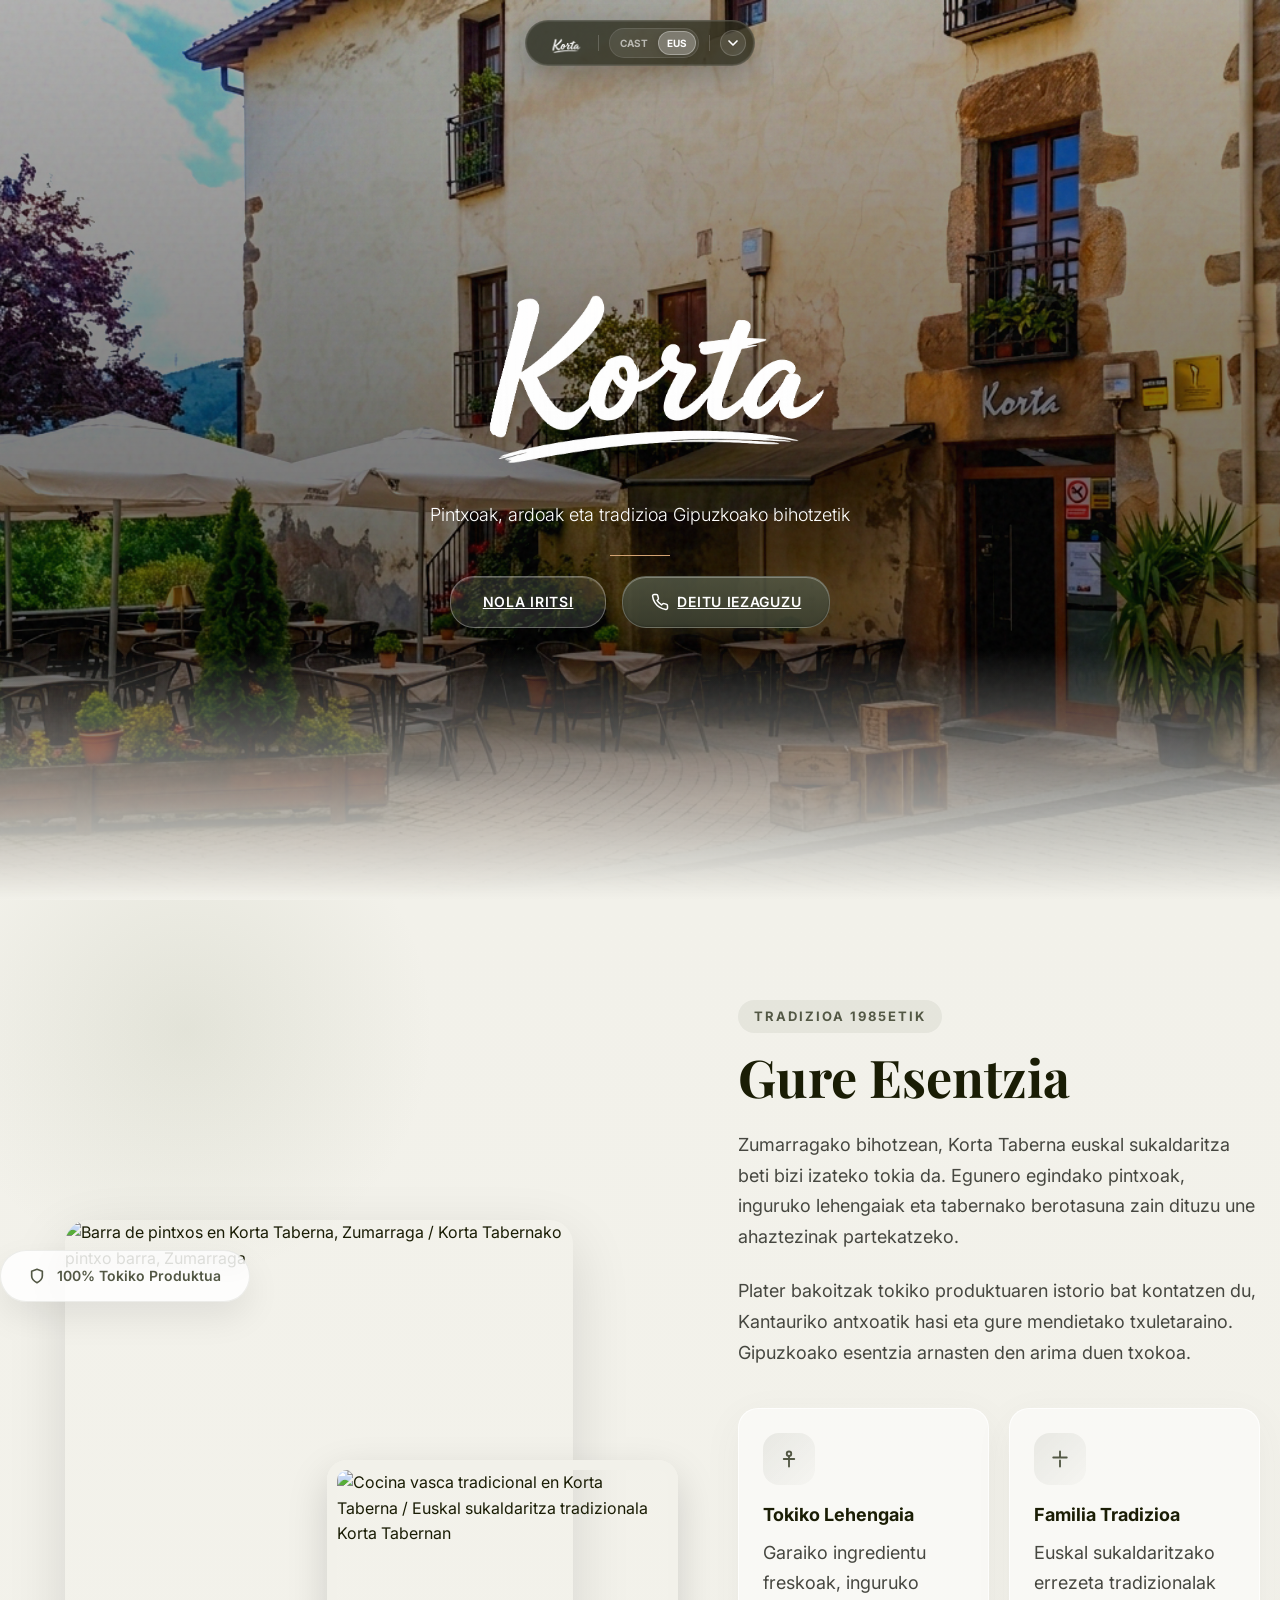
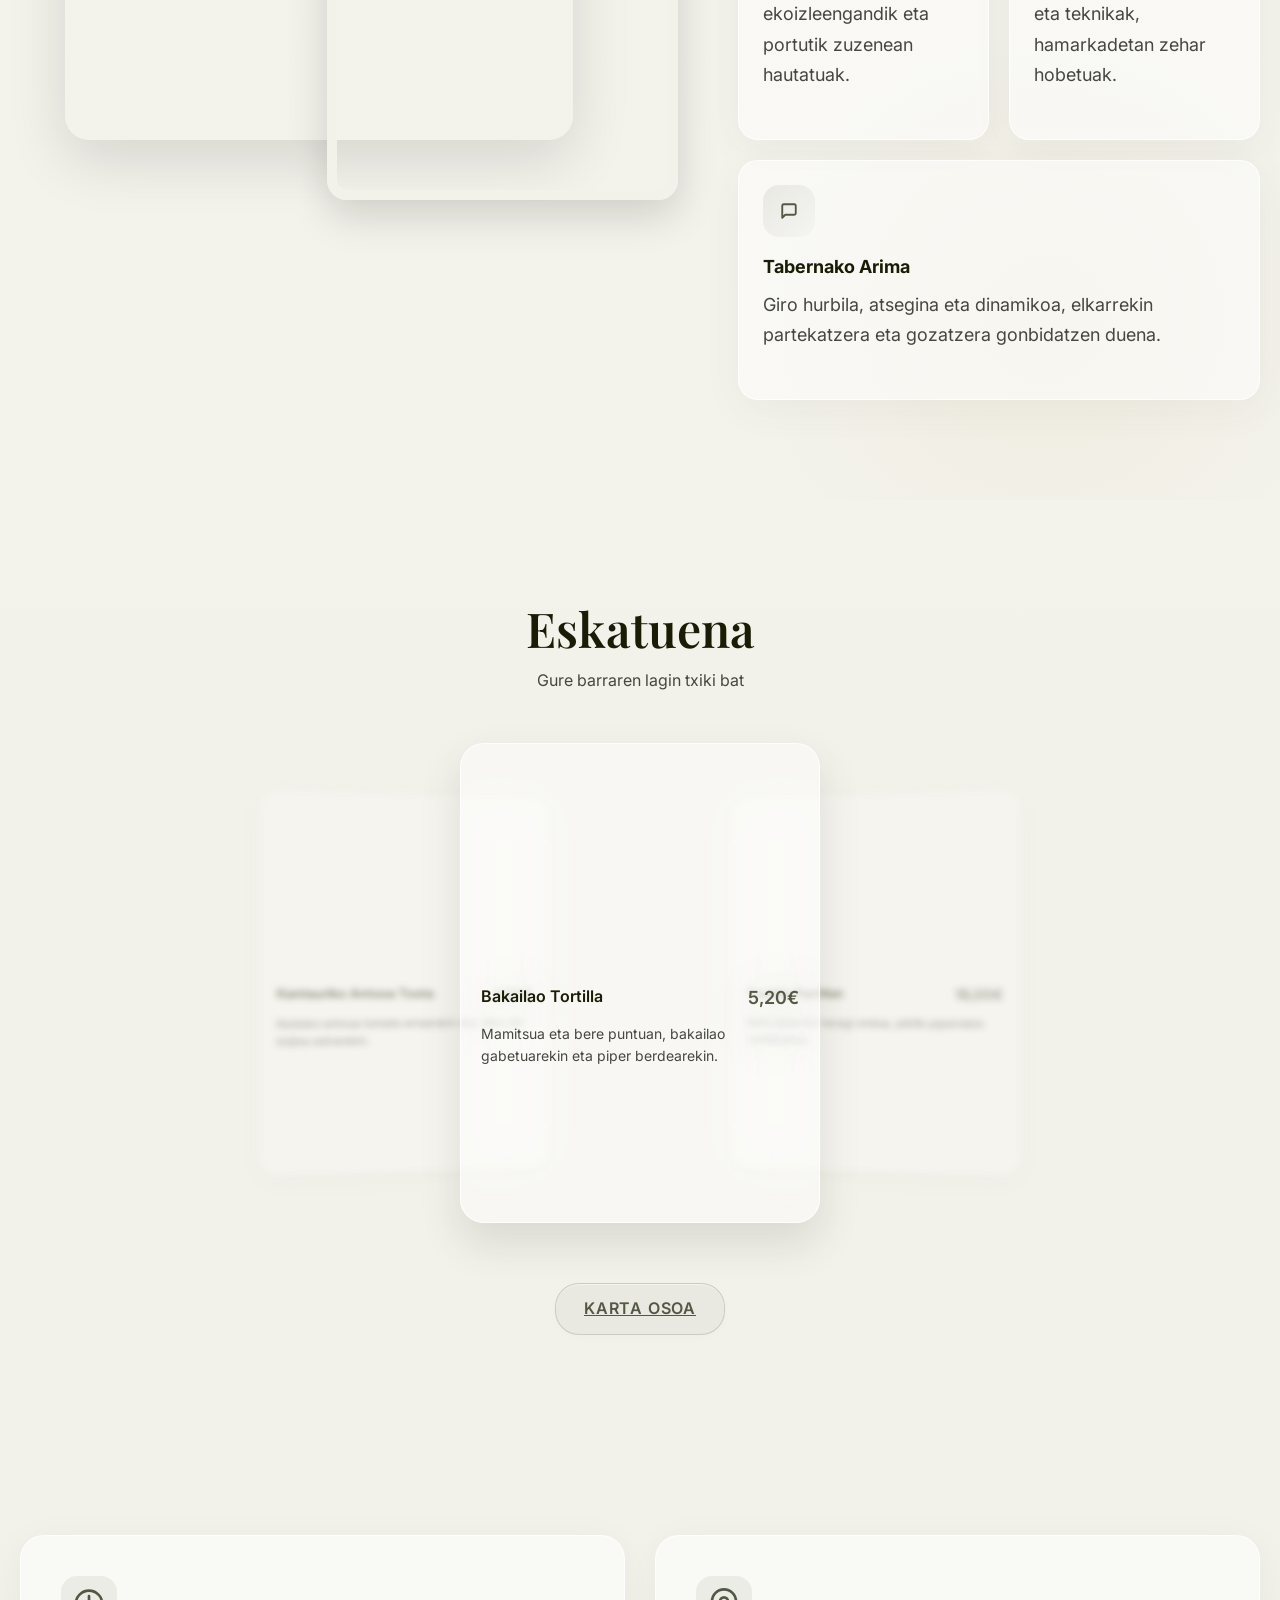
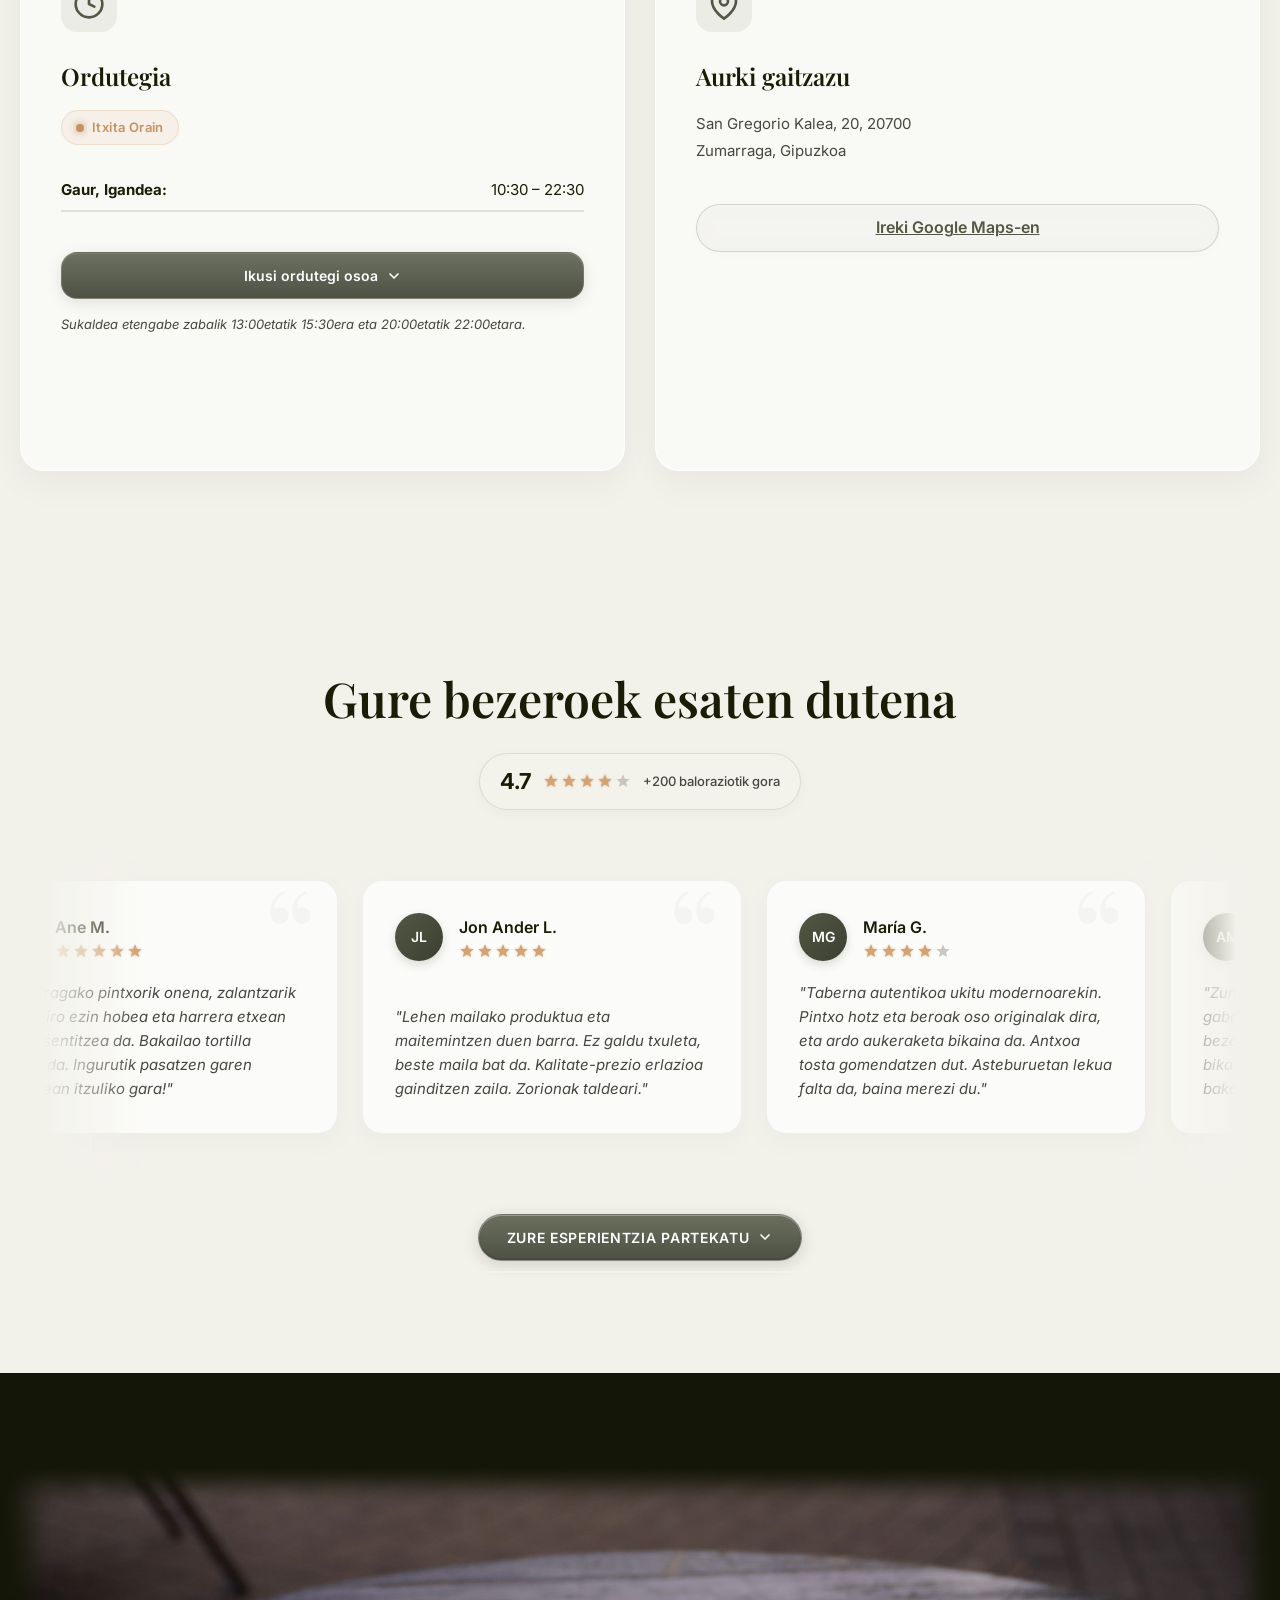
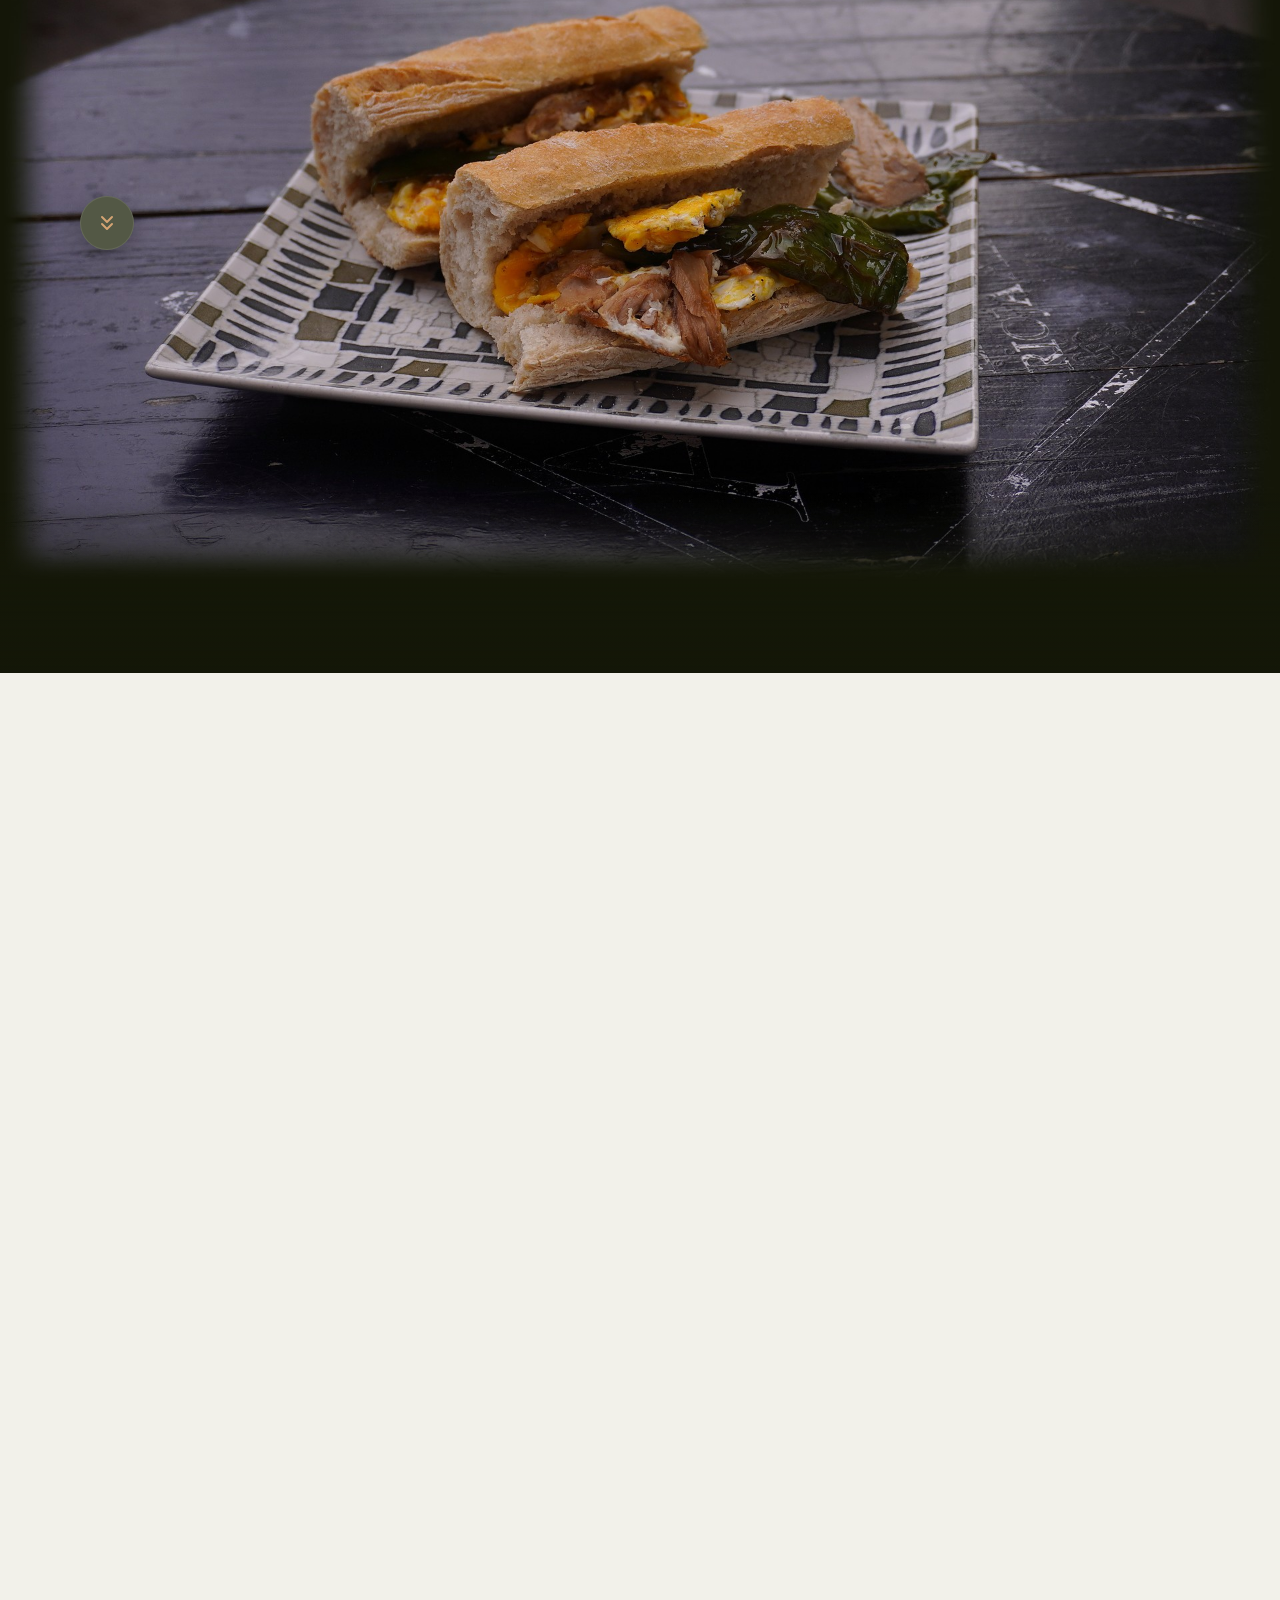
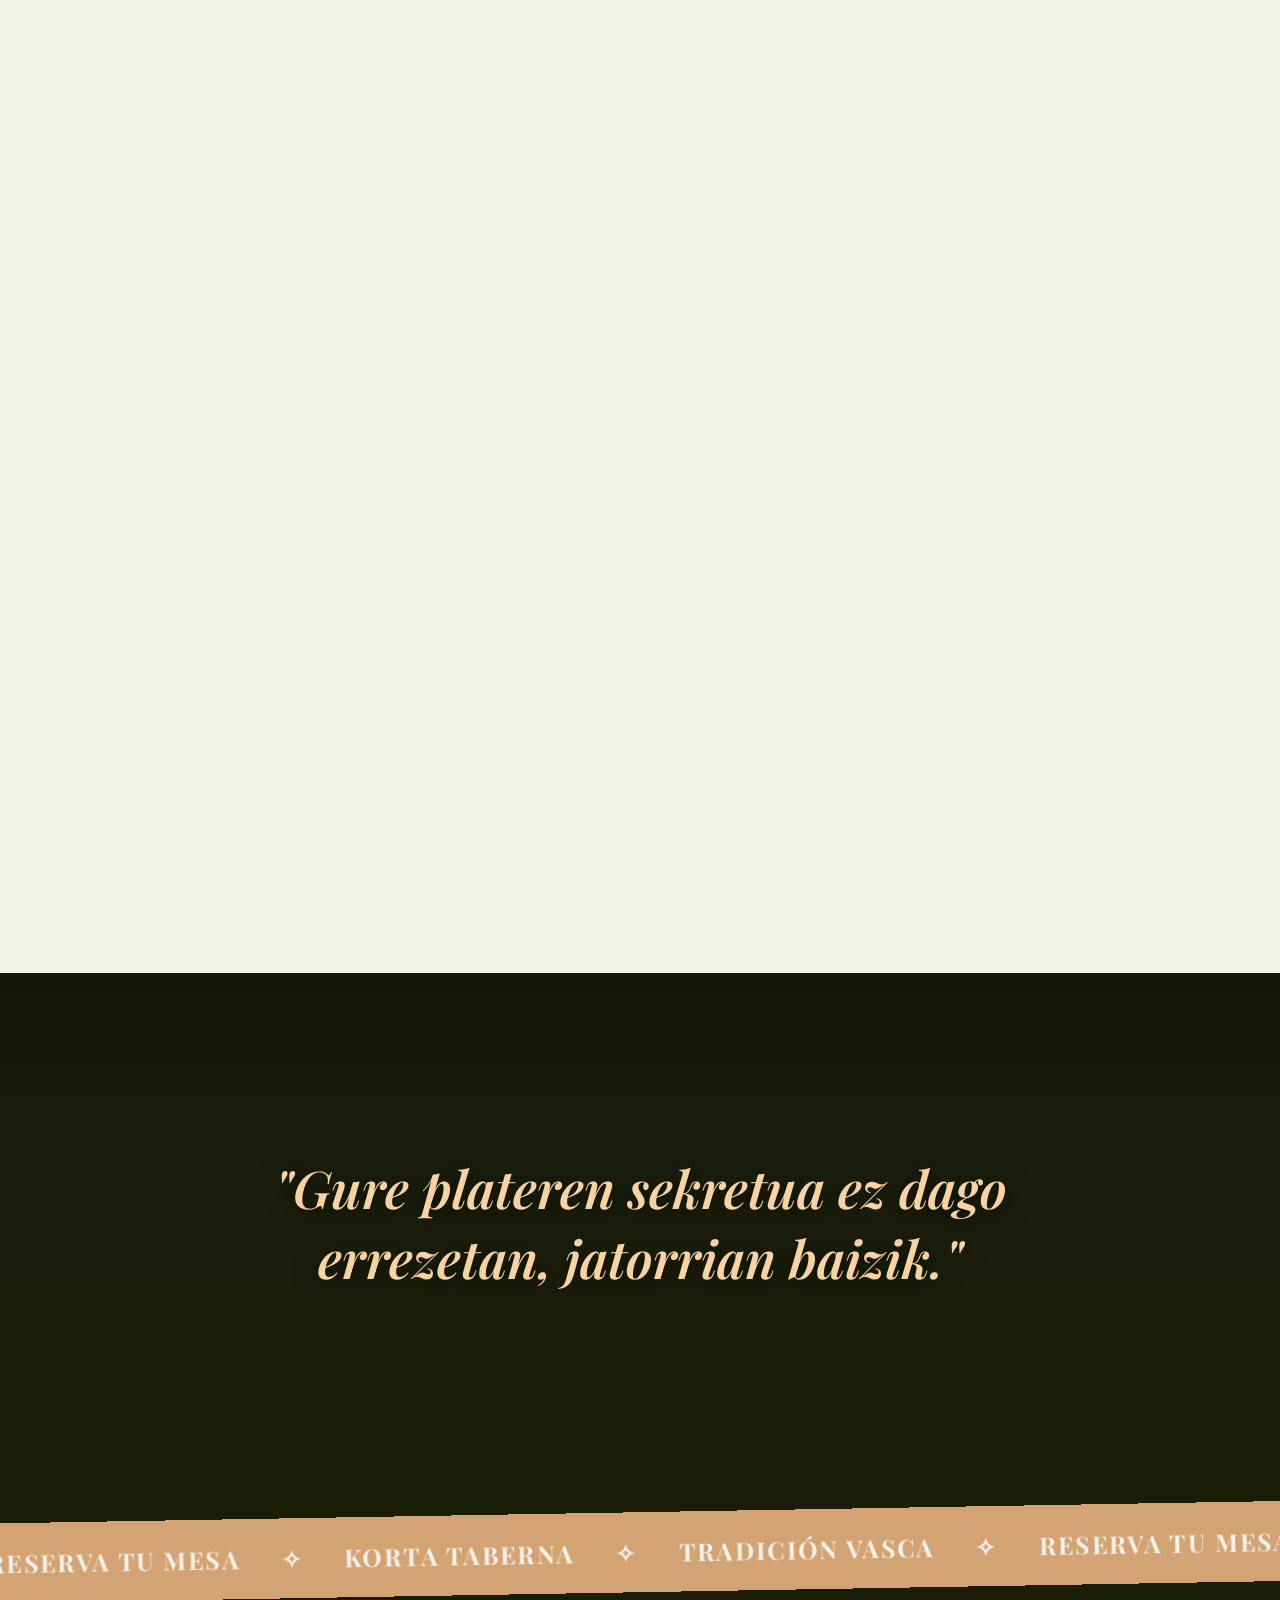
==== commit 64280fc8: "Organizar estructura del proyecto, mejorar galeria y footer" ====
--- a/index.html
+++ b/index.html
@@ -12,7 +12,7 @@
     <link rel="alternate" hreflang="es" href="https://kortataberna.com/?lang=es">
     <link rel="alternate" hreflang="eu" href="https://kortataberna.com/?lang=eu">
     <link rel="alternate" hreflang="x-default" href="https://kortataberna.com/">
-    <link rel="icon" type="image/png" href="Gemini_Generated_Image_c2r9cjc2r9cjc2r9-modified.png">
+    <link rel="icon" type="image/png" href="assets/images/favicon.png">
 
     <!-- Open Graph / Facebook -->
     <meta property="og:type" content="website">
@@ -20,7 +20,7 @@
     <meta property="og:title" content="Korta Taberna | Mejor Taberna Zumarraga">
     <meta property="og:description"
         content="Korta Taberna en Zumarraga. Pintxos elaborados a diario, cocina de brasa, producto de cercanía y tradición familiar desde 1985.">
-    <meta property="og:image" content="https://kortataberna.com/foto_principal.png">
+    <meta property="og:image" content="https://kortataberna.com/assets/images/foto-principal.png">
 
     <!-- Twitter -->
     <meta property="twitter:card" content="summary_large_image">
@@ -28,7 +28,7 @@
     <meta property="twitter:title" content="Korta Taberna | Mejor Taberna Zumarraga">
     <meta property="twitter:description"
         content="Korta Taberna en Zumarraga. Pintxos elaborados a diario, cocina de brasa, producto de cercanía y tradición familiar desde 1985.">
-    <meta property="twitter:image" content="https://kortataberna.com/foto_principal.png">
+    <meta property="twitter:image" content="https://kortataberna.com/assets/images/foto-principal.png">
 
     <!-- Schema.org JSON-LD -->
     <script type="application/ld+json">
@@ -37,7 +37,7 @@
       "@type": "Restaurant",
       "name": "Korta Taberna",
       "image": [
-        "https://kortataberna.com/foto_principal.png"
+        "https://kortataberna.com/assets/images/foto-principal.png"
       ],
       "@id": "https://kortataberna.com/#restaurant",
       "url": "https://kortataberna.com/",
@@ -91,3219 +91,7 @@
         href="https://fonts.googleapis.com/css2?family=Inter:wght@300;400;500;600&family=Playfair+Display:wght@400;600;700&display=swap"
         rel="stylesheet">
 
-    <style>
-        /* VARIABLES Y RESET (Artisanal Basque Minimalist) */
-        :root {
-            --color-bg: #f2f1ea;
-            /* Elegant Warm Off-White */
-            --color-surface-container: #f3f2eb;
-            /* Off-white surface container */
-            --color-surface-high: #ebe9de;
-            /* High contrast off-white surface */
-            --color-surface-highest: #dedcd0;
-            --color-white: #ffffff;
-
-            --color-primary: #535845;
-            /* Olive Green - Primary Action */
-            --color-primary-hover: #3b3f30;
-            /* Deep Olive Green */
-            --color-text-main: #1a1d05;
-            /* Charcoal - High Legibility */
-            --color-text-sec: #464740;
-            /* On-surface-variant */
-            --color-outline: #77786f;
-            --color-outline-variant: #c7c7bd;
-
-            --color-gold: #D4A373;
-            /* Elegant Gold */
-            --color-gold-hover: #C59262;
-
-            --color-footer-bg: #1a1d05;
-            /* Deep Charcoal */
-            --color-footer-text: #c7c7bd;
-
-            --font-heading: 'Playfair Display', serif;
-            --font-body: 'Inter', sans-serif;
-
-            --transition: 0.3s ease-in-out;
-        }
-
-        * {
-            margin: 0;
-            padding: 0;
-            box-sizing: border-box;
-        }
-
-        html {
-            scroll-behavior: smooth;
-        }
-
-        body {
-            font-family: var(--font-body);
-            color: var(--color-text-main);
-            line-height: 1.6;
-            overflow-x: hidden;
-            background-color: var(--color-bg);
-            /* Patrón de cuadrícula arquitectónica y destellos de color para darle muchísima vida */
-            background-image:
-                linear-gradient(rgba(83, 88, 69, 0.08) 1px, transparent 1px),
-                linear-gradient(90deg, rgba(83, 88, 69, 0.08) 1px, transparent 1px),
-                radial-gradient(circle at 10% 20%, rgba(214, 185, 129, 0.25) 0%, transparent 50%),
-                radial-gradient(circle at 90% 80%, rgba(83, 88, 69, 0.2) 0%, transparent 50%);
-            background-size: 60px 60px, 60px 60px, 100vw 100vh, 100vw 100vh;
-            background-position: center center;
-            background-attachment: fixed;
-        }
-
-        /* Textura de ruido editorial (mucho más visible) */
-        body::before {
-            content: '';
-            position: fixed;
-            top: 0;
-            left: 0;
-            right: 0;
-            bottom: 0;
-            background-image: url("data:image/svg+xml,%3Csvg viewBox='0 0 200 200' xmlns='http://www.w3.org/2000/svg'%3E%3Cfilter id='noiseFilter'%3E%3CfeTurbulence type='fractalNoise' baseFrequency='0.7' numOctaves='3' stitchTiles='stitch'/%3E%3C/filter%3E%3Crect width='100%25' height='100%25' filter='url(%23noiseFilter)'/%3E%3C/svg%3E");
-            opacity: 0.12;
-            pointer-events: none;
-            z-index: -1;
-        }
-
-        /* Massive animated background orbs */
-        html::before {
-            content: '';
-            position: fixed;
-            top: 10%;
-            left: 10%;
-            width: 45vw;
-            height: 45vw;
-            background: linear-gradient(135deg, rgba(214, 185, 129, 0.4), rgba(214, 185, 129, 0.05));
-            border-radius: 40% 60% 70% 30% / 40% 50% 60% 50%;
-            z-index: -3;
-            animation: morph 12s ease-in-out infinite, float-1 18s ease-in-out infinite;
-            filter: blur(60px);
-            pointer-events: none;
-        }
-
-        html::after {
-            content: '';
-            position: fixed;
-            bottom: 5%;
-            right: 5%;
-            width: 55vw;
-            height: 55vw;
-            background: linear-gradient(135deg, rgba(83, 88, 69, 0.35), rgba(83, 88, 69, 0.05));
-            border-radius: 60% 40% 30% 70% / 60% 30% 70% 40%;
-            z-index: -3;
-            animation: morph 15s ease-in-out infinite reverse, float-2 22s ease-in-out infinite;
-            filter: blur(70px);
-            pointer-events: none;
-        }
-
-        @keyframes morph {
-            0% {
-                border-radius: 40% 60% 70% 30% / 40% 50% 60% 50%;
-            }
-
-            34% {
-                border-radius: 70% 30% 50% 50% / 30% 30% 70% 70%;
-            }
-
-            67% {
-                border-radius: 100% 60% 60% 100% / 100% 100% 60% 60%;
-            }
-
-            100% {
-                border-radius: 40% 60% 70% 30% / 40% 50% 60% 50%;
-            }
-        }
-
-        @keyframes float-1 {
-            0% {
-                transform: translate(0, 0) rotate(0deg);
-            }
-
-            50% {
-                transform: translate(8vw, 12vh) rotate(180deg);
-            }
-
-            100% {
-                transform: translate(0, 0) rotate(360deg);
-            }
-        }
-
-        @keyframes float-2 {
-            0% {
-                transform: translate(0, 0) rotate(0deg);
-            }
-
-            50% {
-                transform: translate(-12vw, -10vh) rotate(-180deg);
-            }
-
-            100% {
-                transform: translate(0, 0) rotate(-360deg);
-            }
-        }
-
-        a {
-            text-decoration: none;
-            color: inherit;
-            transition: var(--transition);
-        }
-
-        img {
-            max-width: 100%;
-            display: block;
-        }
-
-        .container {
-            max-width: 1500px;
-            margin: 0 auto;
-            padding: 0 20px;
-        }
-
-        /* UTILIDADES Y BOTONES */
-        /* UTILIDADES Y BOTONES (Apple Liquid Glass Style) */
-        .btn-primary {
-            display: inline-flex;
-            align-items: center;
-            justify-content: center;
-            background: linear-gradient(180deg, rgba(83, 88, 69, 0.85) 0%, rgba(59, 63, 48, 0.9) 100%);
-            backdrop-filter: blur(12px);
-            -webkit-backdrop-filter: blur(12px);
-            color: var(--color-white);
-            padding: 14px 28px;
-            border-radius: 24px;
-            /* Pill-shaped */
-            font-family: var(--font-body);
-            font-size: 14px;
-            font-weight: 600;
-            border: 1px solid rgba(255, 255, 255, 0.2);
-            cursor: pointer;
-            box-shadow:
-                0 4px 15px rgba(83, 88, 69, 0.2),
-                inset 0 1px 0 rgba(255, 255, 255, 0.3),
-                inset 0 -1px 2px rgba(0, 0, 0, 0.2);
-            transition: all 0.4s cubic-bezier(0.16, 1, 0.3, 1);
-            text-transform: uppercase;
-            letter-spacing: 0.05em;
-        }
-
-        .btn-primary:hover {
-            transform: translateY(-2px) scale(1.02);
-            box-shadow:
-                0 8px 25px rgba(83, 88, 69, 0.3),
-                inset 0 1px 0 rgba(255, 255, 255, 0.4);
-            background: linear-gradient(180deg, rgba(83, 88, 69, 0.95) 0%, rgba(59, 63, 48, 0.98) 100%);
-        }
-
-        .btn-secondary {
-            display: inline-flex;
-            align-items: center;
-            justify-content: center;
-            background: rgba(255, 255, 255, 0.12);
-            backdrop-filter: blur(12px);
-            -webkit-backdrop-filter: blur(12px);
-            color: var(--color-white);
-            padding: 14px 32px;
-            border-radius: 24px;
-            font-family: var(--font-body);
-            font-size: 14px;
-            font-weight: 600;
-            border: 1px solid rgba(255, 255, 255, 0.3);
-            cursor: pointer;
-            box-shadow:
-                0 4px 15px rgba(0, 0, 0, 0.1),
-                inset 0 1px 0 rgba(255, 255, 255, 0.2);
-            transition: all 0.4s cubic-bezier(0.16, 1, 0.3, 1);
-            text-transform: uppercase;
-            letter-spacing: 0.05em;
-        }
-
-        .btn-secondary:hover {
-            background: rgba(255, 255, 255, 0.25);
-            border-color: rgba(255, 255, 255, 0.5);
-            transform: translateY(-2px) scale(1.02);
-            box-shadow:
-                0 8px 25px rgba(0, 0, 0, 0.15),
-                inset 0 1px 0 rgba(255, 255, 255, 0.35);
-            color: var(--color-white);
-        }
-
-        .btn-outline {
-            display: inline-flex;
-            align-items: center;
-            justify-content: center;
-            color: var(--color-primary);
-            border: 1px solid rgba(83, 88, 69, 0.2);
-            padding: 12px 28px;
-            border-radius: 24px;
-            font-weight: 600;
-            background: rgba(83, 88, 69, 0.05);
-            backdrop-filter: blur(8px);
-            -webkit-backdrop-filter: blur(8px);
-            box-shadow:
-                0 2px 10px rgba(83, 88, 69, 0.02),
-                inset 0 1px 0 rgba(255, 255, 255, 0.5);
-            transition: all 0.4s cubic-bezier(0.16, 1, 0.3, 1);
-            text-transform: uppercase;
-            letter-spacing: 0.05em;
-            cursor: pointer;
-        }
-
-        .btn-outline:hover {
-            background-color: var(--color-primary);
-            color: var(--color-white);
-            border-color: var(--color-primary);
-            transform: translateY(-2px) scale(1.02);
-            box-shadow:
-                0 6px 15px rgba(83, 88, 69, 0.2),
-                inset 0 1px 0 rgba(255, 255, 255, 0.2);
-        }
-
-        .btn-outline-map {
-            display: inline-flex;
-            align-items: center;
-            justify-content: center;
-            color: var(--color-primary);
-            border: 1px solid rgba(83, 88, 69, 0.2);
-            padding: 10px 20px;
-            border-radius: 24px;
-            font-weight: 600;
-            margin-top: 15px;
-            background: rgba(83, 88, 69, 0.05);
-            backdrop-filter: blur(8px);
-            -webkit-backdrop-filter: blur(8px);
-            box-shadow:
-                0 2px 10px rgba(83, 88, 69, 0.02),
-                inset 0 1px 0 rgba(255, 255, 255, 0.5);
-            transition: all 0.4s cubic-bezier(0.16, 1, 0.3, 1);
-            cursor: pointer;
-        }
-
-        .btn-outline-map:hover {
-            background-color: var(--color-primary);
-            color: var(--color-white);
-            border-color: var(--color-primary);
-            transform: translateY(-2px) scale(1.02);
-            box-shadow:
-                0 6px 15px rgba(83, 88, 69, 0.2),
-                inset 0 1px 0 rgba(255, 255, 255, 0.2);
-        }
-
-        .section-header {
-            text-align: center;
-            margin-bottom: 50px;
-        }
-
-        .section-header h2 {
-            font-family: var(--font-heading);
-            font-size: 48px;
-            /* headline-lg */
-            font-weight: 600;
-            line-height: 1.2;
-            color: var(--color-text-main);
-            margin-bottom: 10px;
-        }
-
-        .section-header p {
-            color: var(--color-text-sec);
-            font-size: 16px;
-        }
-
-        .decor-line {
-            height: 1px;
-            background-color: var(--color-gold);
-            width: 60px;
-            margin: 15px auto 0;
-        }
-
-        /* ISLA DINÁMICA DE NAVEGACIÓN (DYNAMIC ISLAND - APPLE LIQUID GLASS) */
-        .island-wrapper {
-            position: fixed;
-            top: 20px;
-            left: 0;
-            width: 100%;
-            display: flex;
-            justify-content: center;
-            pointer-events: none;
-            z-index: 1000;
-        }
-
-        .dynamic-island {
-            position: relative;
-            pointer-events: auto;
-            margin: 0;
-            animation: islandPop 1.15s cubic-bezier(0.16, 1, 0.3, 1) forwards;
-
-            /* True Dark Apple Liquid Glass Effect */
-            background: rgba(30, 32, 20, 0.65);
-            backdrop-filter: blur(40px) saturate(200%);
-            -webkit-backdrop-filter: blur(40px) saturate(200%);
-            border: 1px solid rgba(255, 255, 255, 0.15);
-            box-shadow:
-                0 8px 32px rgba(0, 0, 0, 0.2),
-                inset 0 0 0 1px rgba(255, 255, 255, 0.08);
-
-            border-radius: 30px;
-            padding: 6px 14px;
-
-            display: flex;
-            flex-direction: column;
-            width: 220px;
-            /* Compressed width */
-            max-width: 90%;
-            height: 48px;
-            /* Compressed height */
-            overflow: hidden;
-            transition: all 0.6s cubic-bezier(0.16, 1, 0.3, 1);
-            cursor: pointer;
-        }
-
-        .dynamic-island.scrolled {
-            margin-top: -8px;
-            background: rgba(20, 22, 12, 0.75);
-            border-color: rgba(255, 255, 255, 0.2);
-            box-shadow:
-                0 12px 40px rgba(0, 0, 0, 0.25),
-                inset 0 0 0 1px rgba(255, 255, 255, 0.12);
-        }
-
-        .island-main-row {
-            display: flex;
-            align-items: center;
-            justify-content: space-between;
-            width: 100%;
-            height: 36px;
-            gap: 8px;
-            /* Slightly tighter gap to accommodate dividers */
-        }
-
-        .island-divider {
-            width: 1px;
-            height: 14px;
-            background-color: rgba(255, 255, 255, 0.15);
-            flex-shrink: 0;
-        }
-
-        .dynamic-island .logo {
-            display: flex;
-            align-items: center;
-            justify-content: center;
-            transition: var(--transition);
-        }
-
-        .dynamic-island .logo img {
-            height: 50px;
-            width: auto;
-            object-fit: contain;
-            /* Convertir la imagen a color blanco puro usando filtros CSS */
-            filter: brightness(0) invert(1);
-            transform: translateY(-4px);
-            /* Moverlo un pelín más arriba para centrarlo visualmente */
-        }
-
-        .dynamic-island .logo:hover {
-            transform: scale(1.05);
-            filter: drop-shadow(0 0 8px rgba(255, 255, 255, 0.5));
-        }
-
-        .island-toggle {
-            background: none;
-            border: none;
-            cursor: pointer;
-            color: var(--color-white);
-            display: flex;
-            align-items: center;
-            justify-content: center;
-            width: 24px;
-            height: 24px;
-            border-radius: 50%;
-            background: rgba(255, 255, 255, 0.1);
-            border: 1px solid rgba(255, 255, 255, 0.15);
-            transition: all 0.4s cubic-bezier(0.16, 1, 0.3, 1);
-        }
-
-        .island-toggle:hover {
-            background: rgba(255, 255, 255, 0.2);
-            color: var(--color-gold);
-        }
-
-        .island-content-row {
-            max-height: 0;
-            opacity: 0;
-            overflow: hidden;
-            transition: max-height 0.6s cubic-bezier(0.16, 1, 0.3, 1), opacity 0.4s ease, margin-top 0.6s;
-            display: flex;
-            flex-direction: column;
-            gap: 15px;
-            width: 100%;
-        }
-
-        /* Expanded State: Wider with smooth Apple-like squircle shape */
-        .dynamic-island.expanded {
-            width: 300px;
-            height: auto;
-            max-height: 400px;
-            padding: 20px 20px;
-            border-radius: 36px;
-            cursor: default;
-        }
-
-        .dynamic-island.expanded .island-toggle {
-            transform: rotate(180deg);
-        }
-
-        .dynamic-island.expanded .island-content-row {
-            max-height: 300px;
-            opacity: 1;
-            margin-top: 15px;
-            padding-top: 15px;
-            border-top: 1px solid rgba(255, 255, 255, 0.1);
-        }
-
-        /* MODO RESEÑA EN LA ISLA DINÁMICA (TAKEOVER LIMPIO) */
-        .dynamic-island.mode-review {
-            width: 320px;
-            max-width: 95%;
-            height: auto;
-            max-height: 420px;
-            padding: 20px;
-            border-radius: 36px;
-            cursor: default;
-        }
-
-        .dynamic-island.mode-review .island-main-row,
-        .dynamic-island.mode-review .island-content-row {
-            display: none !important;
-        }
-
-        .island-review-row {
-            width: 100%;
-            display: flex;
-            flex-direction: column;
-            gap: 12px;
-            animation: fadeIn 0.4s ease-out;
-            color: var(--color-white);
-        }
-
-        .island-review-header {
-            display: flex;
-            align-items: center;
-            gap: 10px;
-            border-bottom: 1px solid rgba(255, 255, 255, 0.1);
-            padding-bottom: 8px;
-            margin-bottom: 4px;
-        }
-
-        .island-review-back {
-            background: none;
-            border: none;
-            cursor: pointer;
-            color: var(--color-white);
-            display: flex;
-            align-items: center;
-            justify-content: center;
-            width: 24px;
-            height: 24px;
-            border-radius: 50%;
-            background: rgba(255, 255, 255, 0.1);
-            border: 1px solid rgba(255, 255, 255, 0.15);
-            transition: all 0.3s ease;
-        }
-
-        .island-review-back:hover {
-            background: rgba(255, 255, 255, 0.2);
-            color: var(--color-gold);
-        }
-
-        .island-review-form {
-            display: flex;
-            flex-direction: column;
-            gap: 10px;
-            width: 100%;
-        }
-
-        .island-review-form input[type="text"],
-        .island-review-form textarea {
-            width: 100%;
-            border: 1px solid rgba(255, 255, 255, 0.2) !important;
-            background: rgba(0, 0, 0, 0.2) !important;
-            border-radius: 12px !important;
-            padding: 8px 12px !important;
-            font-size: 12px !important;
-            color: var(--color-white) !important;
-            font-family: var(--font-body);
-            transition: all 0.3s cubic-bezier(0.16, 1, 0.3, 1) !important;
-        }
-
-        .island-review-form input[type="text"]::placeholder,
-        .island-review-form textarea::placeholder {
-            color: rgba(255, 255, 255, 0.5);
-        }
-
-        .island-review-form input[type="text"]:focus,
-        .island-review-form textarea:focus {
-            outline: none !important;
-            border-color: var(--color-white) !important;
-            background: rgba(0, 0, 0, 0.4) !important;
-            box-shadow: 0 0 0 3px rgba(255, 255, 255, 0.1) !important;
-        }
-
-        .island-rating-container {
-            display: flex;
-            align-items: center;
-            justify-content: space-between;
-            background: rgba(0, 0, 0, 0.2);
-            padding: 6px 12px;
-            border-radius: 12px;
-            border: 1px solid rgba(255, 255, 255, 0.1);
-        }
-
-        .island-review-form button[type="submit"] {
-            background: rgba(255, 255, 255, 0.15);
-            backdrop-filter: blur(12px);
-            -webkit-backdrop-filter: blur(12px);
-            color: var(--color-white);
-            padding: 10px 16px;
-            border-radius: 20px;
-            font-family: var(--font-body);
-            font-size: 11px;
-            font-weight: 600;
-            border: 1px solid rgba(255, 255, 255, 0.3);
-            cursor: pointer;
-            box-shadow:
-                0 4px 12px rgba(0, 0, 0, 0.15),
-                inset 0 1px 0 rgba(255, 255, 255, 0.15);
-            transition: all 0.3s cubic-bezier(0.16, 1, 0.3, 1);
-            text-transform: uppercase;
-            letter-spacing: 0.05em;
-            display: flex;
-            align-items: center;
-            justify-content: center;
-            width: 100%;
-            height: 34px;
-            margin-top: 4px;
-        }
-
-        .island-review-form button[type="submit"]:hover {
-            transform: translateY(-1px);
-            background: rgba(255, 255, 255, 0.25);
-            box-shadow:
-                0 6px 16px rgba(0, 0, 0, 0.25),
-                inset 0 1px 0 rgba(255, 255, 255, 0.25);
-        }
-
-        .island-write-review-trigger-btn {
-            display: inline-flex;
-            align-items: center;
-            justify-content: center;
-            background: rgba(255, 255, 255, 0.1);
-            color: var(--color-white) !important;
-            border: 1px solid rgba(255, 255, 255, 0.2);
-            border-radius: 16px;
-            padding: 5px 12px;
-            font-size: 11px;
-            font-weight: 600;
-            text-transform: uppercase;
-            letter-spacing: 0.05em;
-            transition: all 0.3s cubic-bezier(0.16, 1, 0.3, 1);
-            margin-top: 2px;
-            text-decoration: none;
-        }
-
-        .island-write-review-trigger-btn:hover {
-            background: rgba(255, 255, 255, 0.2);
-            color: var(--color-gold) !important;
-            border-color: rgba(255, 255, 255, 0.3);
-            transform: translateY(-1px);
-            box-shadow: 0 4px 10px rgba(0, 0, 0, 0.2);
-        }
-
-        .dynamic-island .nav-menu {
-            display: flex;
-            flex-direction: column;
-            align-items: center;
-            gap: 14px;
-            width: 100%;
-        }
-
-        .dynamic-island .nav-menu a {
-            display: flex;
-            align-items: center;
-            justify-content: center;
-            width: 100%;
-            padding: 8px 12px;
-            border-radius: 16px;
-            background: rgba(255, 255, 255, 0.08);
-            border: 1px solid rgba(255, 255, 255, 0.1);
-            font-family: var(--font-body);
-            font-size: 12px;
-            font-weight: 600;
-            color: var(--color-white);
-            text-transform: uppercase;
-            letter-spacing: 0.05em;
-            transition: all 0.3s cubic-bezier(0.16, 1, 0.3, 1);
-            text-decoration: none;
-        }
-
-        .dynamic-island .nav-menu a:hover {
-            background: rgba(255, 255, 255, 0.15);
-            color: var(--color-gold) !important;
-            border-color: rgba(255, 255, 255, 0.25);
-            transform: translateY(-2px);
-            box-shadow: 0 4px 12px rgba(0, 0, 0, 0.15);
-        }
-
-        /* Animación para el icono dentro de los botones */
-        .dynamic-island .nav-menu a svg {
-            transition: transform 0.3s ease;
-        }
-
-        .dynamic-island .nav-menu a:hover svg {
-            transform: scale(1.1);
-        }
-
-        .dynamic-island .header-actions {
-            display: flex;
-            flex-direction: column;
-            align-items: center;
-            gap: 15px;
-            width: 100%;
-        }
-
-        /* Selector de Idioma de la Isla */
-        .dynamic-island .lang-selector-island {
-            background: rgba(255, 255, 255, 0.08);
-            border: 1px solid rgba(255, 255, 255, 0.1);
-            padding: 2px;
-            border-radius: 20px;
-            display: flex;
-            gap: 2px;
-            width: auto;
-        }
-
-        .dynamic-island .lang-btn {
-            background: transparent;
-            border: none;
-            color: rgba(255, 255, 255, 0.6);
-            font-family: var(--font-body);
-            font-size: 10px;
-            font-weight: 700;
-            padding: 5px 8px;
-            border-radius: 12px;
-            cursor: pointer;
-            transition: all 0.3s cubic-bezier(0.16, 1, 0.3, 1);
-            text-align: center;
-        }
-
-        .dynamic-island .lang-btn:hover {
-            color: var(--color-white);
-            background: rgba(255, 255, 255, 0.15);
-        }
-
-        .dynamic-island .lang-btn.active {
-            color: var(--color-white) !important;
-            background-color: rgba(255, 255, 255, 0.25);
-            box-shadow: 0 2px 8px rgba(0, 0, 0, 0.15);
-            border: 1px solid rgba(255, 255, 255, 0.3);
-        }
-
-        /* Botón de Reserva */
-        .dynamic-island .btn-reserve {
-            width: 100%;
-            display: inline-flex;
-            align-items: center;
-            justify-content: center;
-            padding: 12px 24px;
-            font-size: 11px;
-            border-radius: 24px;
-            font-weight: 700;
-            background: rgba(255, 255, 255, 0.12);
-            color: var(--color-white);
-            text-transform: uppercase;
-            letter-spacing: 0.08em;
-            white-space: nowrap;
-            transition: all 0.4s cubic-bezier(0.16, 1, 0.3, 1);
-            box-shadow: 0 4px 15px rgba(0, 0, 0, 0.2);
-            border: 1px solid rgba(255, 255, 255, 0.25);
-            backdrop-filter: blur(10px);
-        }
-
-        .dynamic-island .btn-reserve:hover {
-            background: rgba(255, 255, 255, 0.25);
-            transform: translateY(-2px);
-            box-shadow: 0 8px 20px rgba(0, 0, 0, 0.35);
-        }
-
-        .dynamic-island .btn-reserve:active {
-            transform: translateY(0);
-        }
-
-        .dynamic-island .btn-reserve .arrow-icon {
-            margin-left: 6px;
-            transition: transform 0.3s ease;
-        }
-
-        .dynamic-island .btn-reserve:hover .arrow-icon {
-            transform: translateX(4px);
-        }
-
-        /* MENÚ MÓVIL DE LA ISLA */
-        .mobile-nav {
-            display: none;
-            flex-direction: column;
-            position: fixed;
-            top: 85px;
-            left: 50%;
-            transform: translateX(-50%);
-            width: calc(100% - 40px);
-            max-width: 400px;
-            background-color: rgba(241, 239, 234, 0.95);
-            backdrop-filter: blur(12px);
-            -webkit-backdrop-filter: blur(12px);
-            border: 1px solid rgba(83, 88, 69, 0.15);
-            border-radius: 16px;
-            padding: 10px 20px;
-            box-shadow: 0px 10px 30px rgba(0, 0, 0, 0.08);
-            z-index: 999;
-        }
-
-        .mobile-nav.active {
-            display: flex;
-            animation: fadeIn 0.3s ease-out;
-        }
-
-        .mobile-nav a {
-            padding: 12px 0;
-            border-bottom: 1px solid rgba(83, 88, 69, 0.1);
-            color: var(--color-text-main);
-            font-weight: 500;
-            text-align: center;
-            text-transform: uppercase;
-            font-size: 13px;
-            letter-spacing: 0.05em;
-        }
-
-        .mobile-nav a:last-child {
-            border-bottom: none;
-        }
-
-        /* HERO SECTION */
-        .hero {
-            position: relative;
-            height: 100vh;
-            display: flex;
-            align-items: center;
-            justify-content: center;
-            text-align: center;
-            color: var(--color-white);
-        }
-
-        .hero-bg {
-            position: absolute;
-            top: 0;
-            left: 0;
-            width: 100%;
-            height: 100%;
-            background-color: var(--color-bg);
-            background-size: cover;
-            background-position: center;
-            z-index: -2;
-            overflow: hidden;
-        }
-
-        .hero-bg video {
-            width: 100%;
-            height: 100%;
-            object-fit: cover;
-            position: absolute;
-            top: 0;
-            left: 0;
-            filter: saturate(1.5) contrast(1.15) brightness(1.1);
-        }
-
-        .hero::before {
-            content: '';
-            position: absolute;
-            top: 0;
-            left: 0;
-            width: 100%;
-            height: 100%;
-            background: linear-gradient(to top, rgba(0, 0, 0, 0.7), rgba(0, 0, 0, 0.3));
-            z-index: -1;
-        }
-
-        .hero::after {
-            content: '';
-            position: absolute;
-            bottom: 0;
-            left: 0;
-            width: 100%;
-            height: 250px;
-            background: linear-gradient(to bottom, transparent, var(--color-bg));
-            z-index: -1;
-            pointer-events: none;
-        }
-
-        .hero-content {
-            max-width: 800px;
-            padding: 0 20px;
-            margin-top: -60px;
-            /* Shifted from transform */
-            animation: floatSubtle 6s ease-in-out infinite;
-        }
-
-        @keyframes floatSubtle {
-
-            0%,
-            100% {
-                transform: translateY(0);
-            }
-
-            50% {
-                transform: translateY(-10px);
-            }
-        }
-
-        @keyframes islandPop {
-            0% {
-                opacity: 0;
-                transform: translateY(-40px) scale(0.1);
-            }
-            60% {
-                opacity: 1;
-                transform: translateY(10px) scale(1.2);
-            }
-            100% {
-                opacity: 1;
-                transform: translateY(0) scale(1);
-            }
-        }
-
-        @keyframes heroReveal {
-            0% {
-                opacity: 0;
-                transform: translateY(80px) scale(0.1);
-                filter: blur(20px);
-            }
-            60% {
-                opacity: 1;
-                transform: translateY(-20px) scale(1.2);
-                filter: blur(0);
-            }
-            100% {
-                opacity: 1;
-                transform: translateY(0) scale(1);
-                filter: blur(0);
-            }
-        }
-
-        @keyframes heroLogoReveal {
-            0% {
-                opacity: 0;
-                transform: translateY(80px) scale(0.1);
-                filter: brightness(0) invert(1) drop-shadow(0 4px 10px rgba(0, 0, 0, 0.1)) blur(20px);
-            }
-            60% {
-                opacity: 1;
-                transform: translateY(-20px) scale(1.2);
-                filter: brightness(0) invert(1) drop-shadow(0 15px 30px rgba(0, 0, 0, 0.2)) blur(0);
-            }
-            100% {
-                opacity: 1;
-                transform: translateY(0) scale(1);
-                filter: brightness(0) invert(1) drop-shadow(0 6px 20px rgba(0, 0, 0, 0.25)) blur(0);
-            }
-        }
-
-        .hero-logo-img {
-            max-width: 550px;
-            width: 100%;
-            height: auto;
-            margin-bottom: 24px;
-            filter: brightness(0) invert(1) drop-shadow(0 6px 20px rgba(0, 0, 0, 0.25));
-            transition: transform 0.4s cubic-bezier(0.16, 1, 0.3, 1), filter 0.4s;
-
-            /* Entrance Animation */
-            opacity: 0;
-            animation: heroLogoReveal 1.15s cubic-bezier(0.16, 1, 0.3, 1) forwards;
-        }
-
-        .hero-logo-img:hover {
-            transform: scale(1.03);
-            filter: brightness(0) invert(1) drop-shadow(0 8px 25px rgba(255, 255, 255, 0.2));
-        }
-
-        .hero-line {
-            height: 1px;
-            background-color: var(--color-gold);
-            width: 60px;
-            margin: 0 auto 20px;
-            opacity: 0;
-            animation: heroReveal 1.15s cubic-bezier(0.16, 1, 0.3, 1) forwards;
-        }
-
-        .hero-subtitle {
-            font-size: 18px;
-            /* body-lg */
-            font-weight: 300;
-            margin-bottom: 25px;
-
-            /* Entrance Animation */
-            opacity: 0;
-            animation: heroReveal 1.15s cubic-bezier(0.16, 1, 0.3, 1) forwards;
-        }
-
-        .hero-buttons {
-            display: flex;
-            gap: 16px;
-            justify-content: center;
-
-            /* Entrance Animation */
-            opacity: 0;
-            animation: heroReveal 1.15s cubic-bezier(0.16, 1, 0.3, 1) forwards;
-        }
-
-        .btn-primary.hero-btn {
-            padding: 14px 32px;
-        }
-
-        .hero-scroll-down {
-            position: absolute;
-            bottom: 30px;
-            left: 50%;
-            transform: translateX(-50%);
-            animation: bounce 2s infinite;
-        }
-
-        @keyframes bounce {
-
-            0%,
-            20%,
-            50%,
-            80%,
-            100% {
-                transform: translateY(0) translateX(-50%);
-            }
-
-            40% {
-                transform: translateY(-10px) translateX(-50%);
-            }
-
-            60% {
-                transform: translateY(-5px) translateX(-50%);
-            }
-        }
-
-        /* SECCIONES: ESPACIADO VERTICAL EDITORIAL */
-        .about,
-        .menu,
-        .info,
-        .reviews,
-        .gallery {
-            padding: 100px 0;
-            /* 100px desktop gutter */
-            background-color: var(--color-bg);
-            position: relative;
-        }
-
-        /* NUESTRA ESENCIA (SOBRE NOSOTROS) - PREMIUM REDESIGN */
-        .about {
-            background: linear-gradient(180deg, var(--color-bg) 0%, var(--color-surface-container) 100%);
-            overflow: hidden;
-            position: relative;
-        }
-
-        .about::before {
-            content: '';
-            position: absolute;
-            top: -10%;
-            left: -5%;
-            width: 500px;
-            height: 500px;
-            background: radial-gradient(circle, rgba(139, 148, 116, 0.15) 0%, rgba(255, 255, 255, 0) 70%);
-            border-radius: 50%;
-            z-index: 0;
-            animation: pulse-blob 10s infinite alternate;
-        }
-
-        .about::after {
-            content: '';
-            position: absolute;
-            bottom: -10%;
-            right: -5%;
-            width: 600px;
-            height: 600px;
-            background: radial-gradient(circle, rgba(214, 185, 129, 0.1) 0%, rgba(255, 255, 255, 0) 70%);
-            border-radius: 50%;
-            z-index: 0;
-            animation: pulse-blob 12s infinite alternate-reverse;
-        }
-
-        @keyframes pulse-blob {
-            0% {
-                transform: scale(1) translate(0, 0);
-            }
-
-            100% {
-                transform: scale(1.1) translate(30px, -30px);
-            }
-        }
-
-        .about-grid {
-            display: grid;
-            grid-template-columns: 1.1fr 0.9fr;
-            gap: 80px;
-            align-items: center;
-            position: relative;
-            z-index: 1;
-        }
-
-        .about-collage {
-            position: relative;
-            display: flex;
-            justify-content: center;
-            align-items: center;
-            padding-right: 40px;
-            padding-bottom: 40px;
-            perspective: 1000px;
-        }
-
-        .collage-img-primary {
-            width: 85%;
-            height: 520px;
-            object-fit: cover;
-            border-radius: 24px;
-            box-shadow: 0 20px 60px rgba(0, 0, 0, 0.12);
-            transition: transform 0.8s cubic-bezier(0.2, 0.8, 0.2, 1);
-            animation: float-slow 8s ease-in-out infinite alternate;
-            will-change: transform;
-        }
-
-        .collage-img-secondary {
-            position: absolute;
-            width: 55%;
-            height: 340px;
-            object-fit: cover;
-            bottom: -20px;
-            right: -20px;
-            border-radius: 20px;
-            border: 10px solid var(--color-bg);
-            box-shadow: 0 15px 40px rgba(0, 0, 0, 0.15);
-            transition: transform 0.8s cubic-bezier(0.2, 0.8, 0.2, 1);
-            animation: float-slow-reverse 10s ease-in-out infinite alternate;
-            will-change: transform;
-        }
-
-        @keyframes float-slow {
-            0% {
-                transform: translateY(0);
-            }
-
-            100% {
-                transform: translateY(-15px);
-            }
-        }
-
-        @keyframes float-slow-reverse {
-            0% {
-                transform: translateY(0);
-            }
-
-            100% {
-                transform: translateY(15px);
-            }
-        }
-
-        .about-collage:hover .collage-img-primary {
-            transform: scale(1.02) rotateY(-5deg) rotateX(2deg);
-        }
-
-        .about-collage:hover .collage-img-secondary {
-            transform: scale(1.05) translate(-10px, -10px) rotateY(5deg) rotateX(-2deg);
-        }
-
-        .collage-badge {
-            position: absolute;
-            top: 30px;
-            left: -20px;
-            background: rgba(255, 255, 255, 0.85);
-            backdrop-filter: blur(12px);
-            -webkit-backdrop-filter: blur(12px);
-            border: 1px solid rgba(83, 88, 69, 0.1);
-            padding: 14px 28px;
-            border-radius: 50px;
-            box-shadow: 0 15px 35px rgba(0, 0, 0, 0.08);
-            display: flex;
-            align-items: center;
-            gap: 12px;
-            font-family: var(--font-body);
-            font-weight: 600;
-            font-size: 14px;
-            color: var(--color-primary);
-            animation: floating-badge 4s ease-in-out infinite;
-            z-index: 10;
-        }
-
-        @keyframes floating-badge {
-
-            0%,
-            100% {
-                transform: translateY(0);
-            }
-
-            50% {
-                transform: translateY(-10px);
-            }
-        }
-
-        /* Pilares de valor - Glassmorphism Grid */
-        .about-pillars {
-            margin-top: 40px;
-            display: flex;
-            flex-wrap: wrap;
-            gap: 20px;
-        }
-
-        .about-pillar {
-            flex: 1 1 200px;
-            display: flex;
-            flex-direction: column;
-            gap: 16px;
-            padding: 24px;
-            border-radius: 20px;
-            background: rgba(255, 255, 255, 0.5);
-            backdrop-filter: blur(20px);
-            -webkit-backdrop-filter: blur(20px);
-            border: 1px solid rgba(255, 255, 255, 0.8);
-            box-shadow: 0 10px 40px rgba(83, 88, 69, 0.05);
-            transition: all 0.4s cubic-bezier(0.175, 0.885, 0.32, 1.275);
-            position: relative;
-            overflow: hidden;
-        }
-
-        .about-pillar::before {
-            content: '';
-            position: absolute;
-            top: 0;
-            left: 0;
-            right: 0;
-            height: 4px;
-            background: linear-gradient(90deg, var(--color-primary), var(--color-gold));
-            transform: scaleX(0);
-            transform-origin: left;
-            transition: transform 0.4s ease;
-        }
-
-        .about-pillar:hover {
-            transform: translateY(-8px);
-            box-shadow: 0 20px 50px rgba(83, 88, 69, 0.12);
-            background: rgba(255, 255, 255, 0.8);
-        }
-
-        .about-pillar:hover::before {
-            transform: scaleX(1);
-        }
-
-        .pillar-icon-wrap {
-            width: 52px;
-            height: 52px;
-            border-radius: 16px;
-            background: linear-gradient(135deg, rgba(83, 88, 69, 0.1), rgba(83, 88, 69, 0.02));
-            color: var(--color-primary);
-            display: flex;
-            align-items: center;
-            justify-content: center;
-            flex-shrink: 0;
-            transition: all 0.4s cubic-bezier(0.175, 0.885, 0.32, 1.275);
-        }
-
-        .about-pillar:hover .pillar-icon-wrap {
-            background: var(--color-primary);
-            color: var(--color-white);
-            transform: scale(1.1) rotate(10deg);
-            box-shadow: 0 8px 20px rgba(83, 88, 69, 0.3);
-        }
-
-        .pillar-text h3 {
-            font-size: 18px;
-            font-weight: 700;
-            margin-bottom: 8px;
-            color: var(--color-text-main);
-        }
-
-        .pillar-text p {
-            font-size: 14.5px;
-            color: var(--color-text-sec);
-            margin-bottom: 0;
-            line-height: 1.6;
-        }
-
-        .tag {
-            font-size: 13px;
-            font-weight: 700;
-            color: var(--color-primary);
-            text-transform: uppercase;
-            letter-spacing: 2px;
-            display: inline-block;
-            margin-bottom: 15px;
-            padding: 6px 16px;
-            background: rgba(83, 88, 69, 0.08);
-            border-radius: 30px;
-        }
-
-        .about-text h2 {
-            font-family: var(--font-heading);
-            font-size: 52px;
-            /* headline-lg */
-            color: var(--color-text-main);
-            margin-bottom: 25px;
-            line-height: 1.1;
-        }
-
-        .about-text p {
-            color: var(--color-text-sec);
-            margin-bottom: 24px;
-            font-size: 18px;
-            /* body-lg */
-            font-weight: 400;
-            line-height: 1.7;
-        }
-
-        /* NUESTRA CARTA */
-        .menu {
-            position: relative;
-            background: linear-gradient(180deg, var(--color-surface-container) 0%, var(--color-bg) 20%);
-        }
-
-        .menu-carousel {
-            position: relative;
-            width: 100%;
-            height: 480px;
-            margin: 0 auto 60px;
-            perspective: 1200px;
-            display: flex;
-            justify-content: center;
-            align-items: center;
-        }
-
-        .menu-card {
-            position: absolute;
-            width: 100%;
-            max-width: 360px;
-            height: 100%;
-            background: rgba(255, 255, 255, 0.45);
-            backdrop-filter: blur(20px);
-            -webkit-backdrop-filter: blur(20px);
-            border-radius: 24px;
-            overflow: hidden;
-            box-shadow: 0px 8px 30px rgba(0, 0, 0, 0.04);
-            transition: all 0.8s cubic-bezier(0.25, 1, 0.5, 1);
-            border: 1px solid rgba(255, 255, 255, 0.8);
-            display: flex;
-            flex-direction: column;
-
-            /* Initial hidden state */
-            opacity: 0;
-            transform: translateX(0) scale(0.6) translateZ(-200px);
-            filter: blur(10px);
-            pointer-events: none;
-            z-index: 1;
-        }
-
-        .menu-card.active {
-            opacity: 1;
-            transform: translateX(0) scale(1) translateZ(0);
-            filter: blur(0px);
-            pointer-events: auto;
-            z-index: 4;
-            box-shadow: 0px 20px 40px rgba(83, 88, 69, 0.15);
-        }
-
-        .menu-card.prev {
-            opacity: 0.5;
-            transform: translateX(-70%) scale(0.85) translateZ(-100px) rotateY(10deg);
-            filter: blur(4px);
-            z-index: 2;
-            pointer-events: none;
-        }
-
-        .menu-card.next {
-            opacity: 0.5;
-            transform: translateX(70%) scale(0.85) translateZ(-100px) rotateY(-10deg);
-            filter: blur(4px);
-            z-index: 2;
-            pointer-events: none;
-        }
-
-        .menu-card.hidden-card {
-            opacity: 0;
-            transform: translateX(0) scale(0.5) translateZ(-300px);
-            filter: blur(15px);
-            z-index: 1;
-            pointer-events: none;
-        }
-
-        .menu-card::after {
-            content: '';
-            position: absolute;
-            top: 0;
-            left: -150%;
-            width: 50%;
-            height: 100%;
-            background: linear-gradient(to right, transparent, rgba(255, 255, 255, 0.8), transparent);
-            transform: skewX(-25deg);
-            transition: none;
-            z-index: 10;
-            pointer-events: none;
-        }
-
-        .menu-card:hover {
-            transform: translateY(-12px) scale(1.02);
-            background: rgba(255, 255, 255, 0.85);
-            box-shadow: 0px 25px 50px rgba(83, 88, 69, 0.15);
-            border-color: var(--color-gold);
-        }
-
-        .menu-card:hover::after {
-            left: 200%;
-            transition: left 0.8s ease-in-out;
-        }
-
-        .card-img {
-            height: 220px;
-            background-size: cover;
-            background-position: center;
-            transition: transform 0.8s cubic-bezier(0.16, 1, 0.3, 1), clip-path 0.8s cubic-bezier(0.16, 1, 0.3, 1);
-            clip-path: polygon(0 0, 100% 0, 100% 92%, 0 100%);
-            border-radius: 24px 24px 0 0;
-            will-change: transform, clip-path;
-            -webkit-mask-image: linear-gradient(to bottom, transparent 0%, black 15%);
-            mask-image: linear-gradient(to bottom, transparent 0%, black 15%);
-        }
-
-        .menu-card:hover .card-img {
-            transform: scale(1.06) rotate(1.5deg);
-            clip-path: polygon(0 0, 100% 0, 100% 100%, 0 92%);
-        }
-
-        .card-content {
-            padding: 20px;
-            background-color: transparent;
-            position: relative;
-            z-index: 2;
-        }
-
-        .card-header {
-            display: flex;
-            justify-content: space-between;
-            align-items: flex-start;
-            margin-bottom: 10px;
-        }
-
-        .card-header h3 {
-            font-size: 16px;
-            font-weight: 600;
-            color: var(--color-text-main);
-            flex: 1;
-            padding-right: 10px;
-        }
-
-        .price {
-            font-size: 18px;
-            font-weight: 600;
-            color: var(--color-primary);
-        }
-
-        .card-content p {
-            font-size: 14px;
-            color: var(--color-text-sec);
-        }
-
-        .menu-action {
-            text-align: center;
-        }
-
-        /* HORARIO Y UBICACIÓN */
-        .info {
-            position: relative;
-        }
-
-        .info-grid {
-            display: grid;
-            grid-template-columns: 1fr 1fr;
-            gap: 30px;
-        }
-
-        .info-card {
-            border: 1px solid rgba(255, 255, 255, 0.8);
-            border-radius: 24px;
-            background: rgba(255, 255, 255, 0.55);
-            backdrop-filter: blur(24px);
-            -webkit-backdrop-filter: blur(24px);
-            padding: 40px;
-            box-shadow: 0px 10px 40px rgba(0, 0, 0, 0.05);
-            text-align: left;
-            transition: all 0.5s cubic-bezier(0.16, 1, 0.3, 1);
-            display: flex;
-            flex-direction: column;
-        }
-
-        .info-card:hover {
-            transform: translateY(-8px);
-            background: rgba(255, 255, 255, 0.85);
-            box-shadow: 0px 20px 50px rgba(83, 88, 69, 0.1);
-        }
-
-        .icon-wrap {
-            display: flex;
-            align-items: center;
-            justify-content: center;
-            width: 56px;
-            height: 56px;
-            border-radius: 16px;
-            background: rgba(83, 88, 69, 0.08);
-            margin-bottom: 25px;
-        }
-
-        .info-card h3 {
-            font-family: var(--font-heading);
-            font-size: 24px;
-            font-weight: 600;
-            margin-bottom: 15px;
-            color: var(--color-text-main);
-        }
-
-        /* LIVE STATUS BADGE */
-        .status-badge {
-            display: inline-flex;
-            align-items: center;
-            gap: 8px;
-            padding: 6px 14px;
-            border-radius: 20px;
-            font-size: 13px;
-            font-weight: 600;
-            letter-spacing: 0.03em;
-            margin-bottom: 25px;
-            width: fit-content;
-            transition: var(--transition);
-        }
-        .status-badge.open {
-            background: rgba(83, 88, 69, 0.1);
-            color: #535845;
-            border: 1px solid rgba(83, 88, 69, 0.25);
-        }
-        .status-badge.closed {
-            background: rgba(212, 163, 115, 0.1);
-            color: #c59262;
-            border: 1px solid rgba(212, 163, 115, 0.25);
-        }
-        .status-dot {
-            width: 8px;
-            height: 8px;
-            border-radius: 50%;
-            display: inline-block;
-        }
-        .status-badge.open .status-dot {
-            background-color: #535845;
-            box-shadow: 0 0 8px #535845;
-            animation: pulse-dot 1.8s infinite;
-        }
-        .status-badge.closed .status-dot {
-            background-color: #c59262;
-            box-shadow: 0 0 8px #c59262;
-            animation: pulse-dot 1.8s infinite;
-        }
-        @keyframes pulse-dot {
-            0% { transform: scale(0.9); opacity: 0.6; }
-            50% { transform: scale(1.2); opacity: 1; }
-            100% { transform: scale(0.9); opacity: 0.6; }
-        }
-
-        .schedule-list {
-            list-style: none;
-            margin-bottom: 20px;
-        }
-
-        .schedule-list li {
-            display: flex;
-            align-items: baseline;
-            padding: 10px 0;
-            color: var(--color-text-sec);
-            font-size: 15px;
-        }
-
-        .schedule-list li::after {
-            content: '';
-            flex-grow: 1;
-            border-bottom: 1px dashed rgba(83, 88, 69, 0.25);
-            margin: 0 12px;
-            order: 2;
-        }
-
-        .schedule-list li span:first-child {
-            order: 1;
-            font-weight: 500;
-            color: var(--color-text-main);
-        }
-
-        .schedule-list li span:last-child {
-            order: 3;
-            font-weight: 600;
-            color: var(--color-text-main);
-        }
-
-        .schedule-note {
-            font-size: 13px;
-            color: var(--color-text-sec);
-            margin-top: 15px;
-            font-style: italic;
-        }
-
-        .address {
-            color: var(--color-text-sec);
-            line-height: 1.8;
-            font-size: 15px;
-            margin-bottom: 25px;
-        }
-
-        .map-placeholder iframe {
-            filter: grayscale(1) invert(0.08) contrast(1.1);
-            transition: filter 0.5s ease;
-        }
-
-        .info-card:hover .map-placeholder iframe {
-            filter: none;
-        }
-
-        /* COLLAPSIBLE SCHEDULE */
-        .today-schedule {
-            font-size: 15px;
-            color: var(--color-text-main);
-            margin-bottom: 20px;
-            display: flex;
-            justify-content: space-between;
-            align-items: baseline;
-            width: 100%;
-            padding: 8px 0;
-            border-bottom: 2px solid rgba(83, 88, 69, 0.15);
-        }
-
-        .btn-schedule-toggle {
-            display: flex;
-            align-items: center;
-            justify-content: center;
-            width: 100%;
-            background: linear-gradient(180deg, rgba(83, 88, 69, 0.85) 0%, rgba(59, 63, 48, 0.9) 100%);
-            backdrop-filter: blur(12px);
-            -webkit-backdrop-filter: blur(12px);
-            border: 1px solid rgba(255, 255, 255, 0.15);
-            color: var(--color-white);
-            font-family: var(--font-body);
-            font-size: 14px;
-            font-weight: 600;
-            cursor: pointer;
-            padding: 14px 24px;
-            border-radius: 16px;
-            transition: all 0.4s cubic-bezier(0.16, 1, 0.3, 1);
-            margin-top: 20px;
-            box-shadow:
-                0 4px 15px rgba(0, 0, 0, 0.1),
-                inset 0 1px 0 rgba(255, 255, 255, 0.1);
-        }
-
-        .btn-schedule-toggle:hover {
-            background: linear-gradient(180deg, rgba(83, 88, 69, 0.95) 0%, rgba(59, 63, 48, 0.98) 100%);
-            border-color: rgba(255, 255, 255, 0.3);
-            color: var(--color-white);
-            transform: translateY(-2px);
-            box-shadow:
-                0 8px 25px rgba(0, 0, 0, 0.18),
-                inset 0 1px 0 rgba(255, 255, 255, 0.15);
-        }
-
-        .btn-schedule-toggle:active {
-            transform: translateY(0);
-        }
-
-        .btn-schedule-toggle .chevron {
-            margin-left: 8px;
-            transition: transform 0.4s cubic-bezier(0.16, 1, 0.3, 1);
-        }
-
-        .btn-schedule-toggle:hover .chevron {
-            transform: translateY(2px);
-        }
-
-        .btn-schedule-toggle.active .chevron {
-            transform: rotate(180deg);
-        }
-
-        .btn-schedule-toggle.active:hover .chevron {
-            transform: rotate(180deg) translateY(-2px);
-        }
-
-        .schedule-collapsible {
-            max-height: 0;
-            opacity: 0;
-            overflow: hidden;
-            transition: all 0.5s cubic-bezier(0.16, 1, 0.3, 1);
-            width: 100%;
-        }
-
-        .schedule-collapsible.open {
-            max-height: 380px;
-            opacity: 1;
-            margin-top: 15px;
-            padding-top: 15px;
-            border-top: 1px solid rgba(83, 88, 69, 0.1);
-        }
-
-        /* SECCIÓN DE RESEÑAS CON SCROLL HORIZONTAL */
-        .reviews {
-            background-color: var(--color-bg);
-            overflow: hidden;
-        }
-
-        .rating-overall {
-            display: inline-flex;
-            align-items: center;
-            background: var(--color-surface-container);
-            padding: 10px 20px;
-            border-radius: 30px;
-            border: 1px solid rgba(83, 88, 69, 0.15);
-            gap: 12px;
-            margin-top: 15px;
-            box-shadow: 0 4px 15px rgba(0, 0, 0, 0.03);
-        }
-
-        .rating-score {
-            font-size: 22px;
-            font-weight: 700;
-            color: var(--color-text-main);
-        }
-
-        .stars-svg {
-            display: flex;
-            gap: 2px;
-        }
-
-        .star-icon {
-            width: 16px;
-            height: 16px;
-            fill: #c7c7bd;
-            transition: var(--transition);
-        }
-
-        .star-icon.filled {
-            fill: var(--color-gold);
-            filter: drop-shadow(0 0 1px rgba(212, 163, 115, 0.6));
-        }
-
-        .rating-text {
-            font-size: 13px;
-            font-weight: 500;
-            color: var(--color-text-sec);
-        }
-
-        .reviews-scroll-container {
-            position: relative;
-            width: 100%;
-            margin-top: 40px;
-        }
-
-        /* Degradado difuminado en los laterales para evitar corte brusco */
-        .reviews-scroll-container::before,
-        .reviews-scroll-container::after {
-            content: '';
-            position: absolute;
-            top: 0;
-            bottom: 0;
-            width: 10%;
-            max-width: 120px;
-            z-index: 5;
-            pointer-events: none;
-        }
-
-        .reviews-scroll-container::before {
-            left: 0;
-            background: linear-gradient(to right, #f2f1ea 20%, rgba(242, 241, 234, 0) 100%);
-        }
-
-        .reviews-scroll-container::after {
-            right: 0;
-            background: linear-gradient(to left, #f2f1ea 20%, rgba(242, 241, 234, 0) 100%);
-        }
-
-        /* Carrusel horizontal constante */
-        .reviews-grid {
-            display: flex;
-            gap: 24px;
-            overflow-x: auto;
-            padding: 20px 10px 40px;
-            scrollbar-width: none;
-            /* Ocultar scrollbar estándar */
-            -webkit-overflow-scrolling: touch;
-            cursor: grab;
-            user-select: none;
-            -webkit-user-drag: none;
-        }
-
-        .reviews-grid.active-drag {
-            cursor: grabbing;
-            scroll-snap-type: none;
-            scroll-behavior: auto;
-        }
-
-        .reviews-grid::-webkit-scrollbar {
-            display: none;
-            /* Ocultar scrollbar en WebKit */
-        }
-
-        .review-card {
-            flex: 0 0 380px;
-            /* Ancho fijo responsivo */
-            background: rgba(255, 255, 255, 0.7);
-            backdrop-filter: blur(24px);
-            -webkit-backdrop-filter: blur(24px);
-            user-select: none;
-            border-radius: 20px;
-            padding: 32px;
-            box-shadow: 0px 8px 30px rgba(0, 0, 0, 0.03);
-            border: 1px solid rgba(83, 88, 69, 0.08);
-            transition: all 0.5s cubic-bezier(0.16, 1, 0.3, 1);
-            position: relative;
-            overflow: hidden;
-            display: flex;
-            flex-direction: column;
-            justify-content: space-between;
-        }
-
-        /* Animated shine effect */
-        .review-card::after {
-            content: '';
-            position: absolute;
-            top: 0;
-            left: -150%;
-            width: 50%;
-            height: 100%;
-            background: linear-gradient(to right, transparent, rgba(255, 255, 255, 0.8), transparent);
-            transform: skewX(-25deg);
-            transition: none;
-            z-index: 10;
-            pointer-events: none;
-        }
-
-        .review-card::before {
-            content: "“";
-            position: absolute;
-            top: -15px;
-            right: 20px;
-            font-family: var(--font-heading);
-            font-size: 130px;
-            color: rgba(83, 88, 69, 0.04);
-            line-height: 1;
-            user-select: none;
-            pointer-events: none;
-        }
-
-        .review-card:hover {
-            transform: translateY(-8px) scale(1.01);
-            border-color: var(--color-gold);
-            box-shadow: 0px 20px 40px rgba(83, 88, 69, 0.12);
-        }
-
-        .review-card:hover::after {
-            left: 200%;
-            transition: left 0.8s ease-in-out;
-        }
-
-        .review-header {
-            display: flex;
-            align-items: center;
-            gap: 16px;
-            margin-bottom: 20px;
-            position: relative;
-            z-index: 2;
-        }
-
-        .reviewer-avatar {
-            width: 48px;
-            height: 48px;
-            background: linear-gradient(135deg, var(--color-primary) 0%, var(--color-primary-hover) 100%);
-            border-radius: 50%;
-            display: flex;
-            align-items: center;
-            justify-content: center;
-            font-weight: 600;
-            color: var(--color-white);
-            font-size: 14px;
-            box-shadow: 0 4px 10px rgba(83, 88, 69, 0.2);
-            flex-shrink: 0;
-        }
-
-        .delete-review-btn {
-            margin-left: auto;
-            background: none;
-            border: none;
-            cursor: pointer;
-            color: #ef4444;
-            opacity: 0.6;
-            transition: all 0.3s cubic-bezier(0.16, 1, 0.3, 1);
-            padding: 6px;
-            display: flex;
-            align-items: center;
-            justify-content: center;
-            border-radius: 50%;
-            z-index: 10;
-        }
-
-        .delete-review-btn:hover {
-            opacity: 1;
-            background: rgba(239, 68, 68, 0.08);
-            transform: scale(1.1);
-        }
-
-        .reviewer-name {
-            font-weight: 600;
-            font-size: 16px;
-            color: var(--color-text-main);
-            margin-bottom: 2px;
-        }
-
-        .review-text {
-            font-size: 15px;
-            color: var(--color-text-sec);
-            line-height: 1.6;
-            font-style: italic;
-            position: relative;
-            z-index: 2;
-        }
-
-        /* GALERÍA */
-        /* GALERÍA STACK CARDS */
-        /* GALERÍA FULL-SCREEN MULTI-DIRECTIONAL */
-        .gallery-fullscreen-stack {
-            position: relative;
-            width: 100%;
-            height: 900vh;
-            /* 8 items + title */
-            background: var(--color-bg);
-        }
-
-        .gallery-sticky-wrapper {
-            position: sticky;
-            top: 0;
-            height: 100vh;
-            width: 100%;
-            overflow: hidden;
-            /* Suaviza los bordes superior e inferior para conectar con las secciones sin cortes bruscos */
-            -webkit-mask-image: linear-gradient(to bottom, transparent 0%, black 15%, black 85%, transparent 100%);
-            mask-image: linear-gradient(to bottom, transparent 0%, black 15%, black 85%, transparent 100%);
-        }
-
-        .gallery-ui-layer {
-            position: absolute;
-            top: 50vh;
-            width: 100%;
-            height: 0;
-            z-index: 20;
-        }
-
-        .gallery-fast-forward {
-            position: absolute;
-            left: 80px;
-            top: 0;
-            transform: translateY(-50%);
-            width: 54px;
-            height: 54px;
-            border-radius: 50%;
-            background: var(--color-primary);
-            border: 1px solid rgba(255, 255, 255, 0.1);
-            color: var(--color-gold);
-            display: flex;
-            align-items: center;
-            justify-content: center;
-            cursor: pointer;
-            transition: var(--transition);
-            box-shadow: 0 8px 25px rgba(0, 0, 0, 0.3);
-        }
-
-        .gallery-fast-forward:hover {
-            background: var(--color-primary-hover);
-            transform: translateY(-50%) scale(1.1);
-            color: var(--color-white);
-            border-color: rgba(255, 255, 255, 0.3);
-            box-shadow: 0 12px 30px rgba(0, 0, 0, 0.4);
-        }
-
-        .gallery-title-slide {
-            position: absolute;
-            top: 0;
-            left: 0;
-            height: 100vh;
-            width: 100%;
-            display: flex;
-            align-items: center;
-            justify-content: center;
-            z-index: 4;
-            background: var(--color-bg);
-            transition: opacity 0.5s;
-        }
-
-        .gallery-title-slide .section-header h2 {
-            color: var(--color-white);
-            text-shadow: 0 4px 20px rgba(0, 0, 0, 0.8);
-            /* Asegura la legibilidad sobre las fotos */
-        }
-
-        .gallery-fs-item {
-            position: absolute;
-            top: 0;
-            left: 0;
-            height: 100vh;
-            width: 100%;
-            background-size: cover;
-            background-position: center;
-            will-change: transform;
-            box-shadow: 0 0 50px rgba(0, 0, 0, 0.5);
-            /* Shadow to separate layers */
-        }
-
-        /* TRANSITION QUOTE */
-        .footer-transition {
-            background: linear-gradient(to bottom, var(--color-bg) 0%, var(--color-footer-bg) 100%);
-            padding: 15vh 20px;
-            text-align: center;
-            display: flex;
-            align-items: center;
-            justify-content: center;
-            position: relative;
-            z-index: 10;
-            /* Above the gallery scroll space */
-        }
-
-        .transition-quote {
-            font-family: var(--font-heading);
-            font-size: clamp(24px, 4vw, 42px);
-            font-style: italic;
-            color: var(--color-gold);
-            max-width: 800px;
-            margin: 0 auto;
-            line-height: 1.4;
-            opacity: 0.9;
-        }
-
-        /* FOOTER */
-        .footer {
-            background-color: var(--color-footer-bg);
-            padding: 40px 0 20px;
-            color: var(--color-footer-text);
-            overflow: hidden;
-        }
-
-        .footer-marquee-wrap {
-            width: 100vw;
-            margin-left: calc(-50vw + 50%);
-            background: var(--color-gold);
-            color: var(--color-bg);
-            padding: 20px 0;
-            margin-bottom: 50px;
-            cursor: pointer;
-            position: relative;
-            transform: rotate(-1deg) scale(1.02);
-            transition: transform 0.4s ease;
-        }
-
-        .footer-marquee-wrap:hover {
-            transform: rotate(0deg) scale(1.05);
-            background: rgba(255, 255, 255, 0.85);
-            backdrop-filter: blur(10px);
-            -webkit-backdrop-filter: blur(10px);
-            color: var(--color-primary);
-        }
-
-        .footer-marquee {
-            display: flex;
-            white-space: nowrap;
-            gap: 40px;
-            font-family: var(--font-heading);
-            font-size: 24px;
-            font-weight: 700;
-            text-transform: uppercase;
-            letter-spacing: 2px;
-            animation: marqueeScroll 20s linear infinite;
-        }
-
-        .footer-marquee-wrap:hover .footer-marquee {
-            animation-play-state: paused;
-        }
-
-        @keyframes marqueeScroll {
-            0% {
-                transform: translateX(0);
-            }
-
-            100% {
-                transform: translateX(-50%);
-            }
-        }
-
-        .footer-minimal {
-            display: flex;
-            flex-direction: column;
-            align-items: center;
-            text-align: center;
-            gap: 30px;
-        }
-
-        .footer-col-minimal {
-            display: flex;
-            flex-direction: column;
-            align-items: center;
-            gap: 25px;
-        }
-
-        /* Botón de Autor (Glassmorphism) */
-        .author-btn {
-            display: inline-flex;
-            align-items: center;
-            gap: 12px;
-            padding: 10px 20px;
-            background-color: rgba(255, 255, 255, 0.05);
-            border: 1px solid rgba(255, 255, 255, 0.1);
-            border-radius: 9999px;
-            color: #9ca3af;
-            transition: all 0.5s ease;
-            text-decoration: none;
-            backdrop-filter: blur(12px);
-            -webkit-backdrop-filter: blur(12px);
-        }
-
-        .author-btn:hover {
-            color: #ffffff;
-            background-color: rgba(255, 255, 255, 0.1);
-            box-shadow: 0 0 20px rgba(255, 255, 255, 0.1);
-        }
-
-        .author-btn:active {
-            transform: scale(0.95);
-        }
-
-        .author-btn-icon {
-            padding: 8px;
-            background-color: rgba(255, 255, 255, 0.1);
-            border-radius: 9999px;
-            display: flex;
-            align-items: center;
-            justify-content: center;
-            transition: background-color 0.3s ease;
-        }
-
-        .author-btn:hover .author-btn-icon {
-            background-color: rgba(255, 255, 255, 0.2);
-        }
-
-        .author-btn-icon svg {
-            transition: all 0.3s ease;
-            width: 14px;
-            height: 14px;
-        }
-
-        .author-btn:hover .author-btn-icon svg {
-            transform: rotate(15deg) scale(1.1);
-        }
-
-        .author-btn-text {
-            display: flex;
-            flex-direction: column;
-            align-items: flex-start;
-            text-align: left;
-            font-family: var(--font-body);
-        }
-
-        .author-btn-label {
-            font-size: 9px;
-            text-transform: uppercase;
-            letter-spacing: 0.2em;
-            opacity: 0.6;
-            font-weight: 500;
-            margin-bottom: 2px;
-            line-height: 1;
-        }
-
-        .author-btn-name {
-            font-size: 14px;
-            font-weight: 700;
-            letter-spacing: 0.05em;
-            line-height: 1;
-        }
-
-        .footer-logo {
-            display: flex;
-            align-items: center;
-        }
-
-        .footer-logo img {
-            height: 60px;
-            /* Tamaño grande para el footer */
-            width: auto;
-            object-fit: contain;
-            filter: brightness(0) invert(1);
-        }
-
-        .social-links-minimal {
-            display: flex;
-            gap: 20px;
-        }
-
-        .social-links-minimal a {
-            display: flex;
-            align-items: center;
-            justify-content: center;
-            width: 45px;
-            height: 45px;
-            border-radius: 50%;
-            border: 1px solid rgba(255, 255, 255, 0.1);
-            color: var(--color-white);
-            transition: all 0.3s ease;
-        }
-
-        .social-links-minimal a:hover {
-            background: var(--color-gold);
-            color: var(--color-footer-bg);
-            border-color: var(--color-gold);
-            transform: translateY(-3px);
-            box-shadow: 0 5px 15px rgba(212, 163, 115, 0.2);
-        }
-
-        .footer-bottom-minimal {
-            display: flex;
-            flex-direction: column;
-            gap: 12px;
-            font-size: 13px;
-            color: rgba(255, 255, 255, 0.5);
-            margin-top: 30px;
-            border-top: 1px solid rgba(255, 255, 255, 0.05);
-            padding-top: 25px;
-            width: 100%;
-        }
-
-        .footer-bottom-minimal a {
-            color: rgba(255, 255, 255, 0.6);
-            transition: color 0.3s;
-            text-decoration: none;
-        }
-
-        .footer-bottom-minimal a:hover {
-            color: var(--color-gold);
-        }
-
-        .legal-links {
-            display: flex;
-            justify-content: center;
-            flex-wrap: wrap;
-            gap: 10px;
-            margin-bottom: 5px;
-        }
-
-        .legal-links span {
-            color: rgba(255, 255, 255, 0.3);
-        }
-
-        .floating-lang-island {
-            display: none;
-        }
-
-        /* RESPONSIVE */
-        @media (max-width: 1024px) {
-            .menu-grid {
-                grid-template-columns: repeat(2, 1fr);
-            }
-        }
-
-        @media (max-width: 768px) {
-            .dynamic-island {
-                width: 220px;
-                max-width: 90%;
-                gap: 0;
-            }
-
-            .dynamic-island.expanded {
-                width: 260px;
-                max-width: 92%;
-                max-height: 340px;
-                padding: 14px 16px;
-            }
-
-            .dynamic-island.expanded .island-content-row {
-                max-height: 260px;
-                margin-top: 10px;
-                padding-top: 10px;
-            }
-
-            .dynamic-island.expanded .nav-menu {
-                flex-direction: column;
-                align-items: center;
-                gap: 12px;
-            }
-
-            .dynamic-island.expanded .header-actions {
-                flex-direction: column;
-                align-items: center;
-                gap: 12px;
-            }
-
-            .about-grid,
-            .info-grid {
-                grid-template-columns: 1fr;
-            }
-
-            .hero-logo-img {
-                max-width: 380px;
-            }
-
-            .about-text h2 {
-                font-size: 32px;
-            }
-
-            .about-image {
-                order: -1;
-            }
-
-            .menu-grid {
-                grid-template-columns: 1fr;
-            }
-
-            .review-card {
-                flex: 0 0 300px;
-                /* Ancho ajustado para carrusel en móvil */
-            }
-
-            .footer-grid {
-                grid-template-columns: 1fr;
-                gap: 30px;
-            }
-
-            .about,
-            .menu,
-            .info,
-            .reviews,
-            .gallery {
-                padding: 60px 0;
-            }
-
-            .hero-buttons {
-                flex-direction: column;
-            }
-        }
-
-        /* REVEAL ANIMATIONS */
-        .reveal {
-            opacity: 0;
-            transform: translateY(40px) scale(0.98);
-            transition: opacity 1.2s cubic-bezier(0.16, 1, 0.3, 1), transform 1.2s cubic-bezier(0.16, 1, 0.3, 1);
-            will-change: transform, opacity;
-        }
-
-        .reveal.active {
-            opacity: 1;
-            transform: translateY(0) scale(1);
-        }
-
-        .stagger-item {
-            opacity: 0;
-            transform: translateY(30px) scale(0.97);
-            transition: opacity 1s cubic-bezier(0.16, 1, 0.3, 1), transform 1s cubic-bezier(0.16, 1, 0.3, 1);
-            will-change: transform, opacity;
-        }
-
-        .stagger-item.active {
-            opacity: 1;
-            transform: translateY(0) scale(1);
-        }
-
-        /* FORMULARIO DE RESEÑAS */
-        .add-review-section {
-            max-height: 0;
-            opacity: 0;
-            overflow: hidden;
-            margin-top: 0;
-            padding: 0 40px;
-            background: var(--color-surface-container);
-            border-radius: 16px;
-            box-shadow: none;
-            border: 1px solid transparent;
-            transition: max-height 0.6s cubic-bezier(0.16, 1, 0.3, 1), opacity 0.6s ease, margin-top 0.6s, padding 0.6s, border-color 0.6s, box-shadow 0.6s;
-        }
-
-        .add-review-section.expanded {
-            max-height: 1000px;
-            opacity: 1;
-            margin-top: 40px;
-            padding: 40px;
-            box-shadow: 0 10px 30px rgba(0, 0, 0, 0.03);
-            border: 1px solid rgba(83, 88, 69, 0.1);
-        }
-
-        .add-review-trigger-wrap {
-            text-align: center;
-            margin-top: 40px;
-            margin-bottom: 10px;
-        }
-
-        #toggle-review-btn .chevron-icon {
-            transition: transform 0.4s cubic-bezier(0.16, 1, 0.3, 1);
-        }
-
-        #toggle-review-btn.active .chevron-icon {
-            transform: rotate(180deg);
-        }
-
-        .add-review-section h3 {
-            font-family: var(--font-heading);
-            font-size: 24px;
-            text-align: center;
-            margin-top: 20px;
-            margin-bottom: 10px;
-            color: var(--color-text-main);
-        }
-
-        .add-review-subtitle {
-            text-align: center;
-            color: var(--color-text-sec);
-            font-size: 14px;
-            margin-bottom: 35px;
-        }
-
-        .review-form {
-            max-width: 700px;
-            margin: 0 auto;
-            display: flex;
-            flex-direction: column;
-            gap: 25px;
-        }
-
-        .form-row {
-            display: grid;
-            grid-template-columns: 1fr 1fr;
-            gap: 30px;
-        }
-
-        @media (max-width: 600px) {
-            .form-row {
-                grid-template-columns: 1fr;
-                gap: 20px;
-            }
-        }
-
-        .form-group {
-            display: flex;
-            flex-direction: column;
-            gap: 8px;
-        }
-
-        .form-group label {
-            font-family: var(--font-body);
-            font-size: 11px;
-            font-weight: 600;
-            text-transform: uppercase;
-            letter-spacing: 0.5px;
-            color: var(--color-text-main);
-        }
-
-        .form-group input[type="text"],
-        .form-group textarea {
-            border: none;
-            border-bottom: 1px solid #D1D5DB;
-            padding: 10px 0;
-            font-family: var(--font-body);
-            font-size: 15px;
-            background: transparent;
-            transition: var(--transition);
-            color: var(--color-text-main);
-        }
-
-        .form-group input[type="text"]:focus,
-        .form-group textarea:focus {
-            outline: none;
-            border-bottom-color: var(--color-primary);
-        }
-
-        .star-rating-widget {
-            display: inline-flex;
-            flex-direction: row-reverse;
-            justify-content: flex-end;
-            gap: 5px;
-        }
-
-        .star-btn {
-            background: none;
-            border: none;
-            font-size: 28px;
-            color: #D1D5DB;
-            cursor: pointer;
-            transition: var(--transition);
-            padding: 0;
-            line-height: 1;
-        }
-
-        .star-btn:hover,
-        .star-btn:hover~.star-btn,
-        .star-btn.selected,
-        .star-btn.selected~.star-btn {
-            color: var(--color-gold);
-        }
-
-        .form-submit {
-            align-self: center;
-            display: inline-flex;
-            align-items: center;
-            justify-content: center;
-            background: linear-gradient(180deg, rgba(83, 88, 69, 0.85) 0%, rgba(59, 63, 48, 0.9) 100%);
-            backdrop-filter: blur(12px);
-            -webkit-backdrop-filter: blur(12px);
-            color: var(--color-white);
-            padding: 14px 35px;
-            border-radius: 24px;
-            font-family: var(--font-body);
-            font-weight: 600;
-            border: 1px solid rgba(255, 255, 255, 0.2);
-            cursor: pointer;
-            box-shadow:
-                0 4px 15px rgba(83, 88, 69, 0.2),
-                inset 0 1px 0 rgba(255, 255, 255, 0.3),
-                inset 0 -1px 2px rgba(0, 0, 0, 0.2);
-            transition: all 0.4s cubic-bezier(0.16, 1, 0.3, 1);
-            text-transform: uppercase;
-            letter-spacing: 0.05em;
-            gap: 8px;
-        }
-
-        .form-submit:hover {
-            transform: translateY(-2px) scale(1.02);
-            box-shadow:
-                0 8px 25px rgba(83, 88, 69, 0.3),
-                inset 0 1px 0 rgba(255, 255, 255, 0.4);
-            background: linear-gradient(180deg, rgba(83, 88, 69, 0.95) 0%, rgba(59, 63, 48, 0.98) 100%);
-        }
-
-        .form-success-msg {
-            display: none;
-            align-items: center;
-            justify-content: center;
-            gap: 10px;
-            margin-top: 20px;
-            padding: 15px;
-            background-color: rgba(83, 88, 69, 0.08);
-            border-radius: 8px;
-            border: 1px solid rgba(83, 88, 69, 0.2);
-            color: var(--color-primary);
-            font-weight: 500;
-            text-align: center;
-            animation: fadeIn 0.4s ease-out;
-        }
-
-        @keyframes fadeIn {
-            from {
-                opacity: 0;
-                transform: translateY(10px);
-            }
-
-            to {
-                opacity: 1;
-                transform: translateY(0);
-            }
-        }
-
-        @media (max-width: 991px) {
-            .about-grid {
-                grid-template-columns: 1fr;
-                gap: 50px;
-            }
-
-            .about-collage {
-                padding-right: 0;
-                padding-bottom: 0;
-                max-width: 500px;
-                margin: 0 auto;
-            }
-        }
-
-        /* CHATBOT DE GEMINI (EL TXOKO DE PATXI) - PREMIUM PREMIUM DESIGN */
-        .chat-overlay {
-            position: fixed;
-            top: 0;
-            left: 0;
-            width: 100vw;
-            height: 100vh;
-            background: rgba(26, 29, 5, 0.45);
-            backdrop-filter: blur(5px);
-            -webkit-backdrop-filter: blur(5px);
-            z-index: 998;
-            opacity: 0;
-            pointer-events: none;
-            transition: opacity 0.4s cubic-bezier(0.16, 1, 0.3, 1);
-        }
-
-        .chat-overlay.active {
-            opacity: 1;
-            pointer-events: auto;
-        }
-
-        .chat-widget {
-            position: fixed;
-            bottom: 40px;
-            right: 0;
-            z-index: 999;
-            font-family: var(--font-body);
-            display: flex;
-            flex-direction: column;
-            align-items: flex-end;
-        }
-
-        .chat-trigger {
-            width: auto;
-            min-width: 64px;
-            height: 64px;
-            padding: 0 20px 0 24px;
-            border-radius: 20px 0 0 20px;
-            background: linear-gradient(135deg, rgba(83, 88, 69, 0.95) 0%, rgba(53, 58, 49, 0.98) 100%);
-            border: 1px solid rgba(255, 255, 255, 0.15);
-            border-right: none;
-            color: var(--color-white);
-            cursor: pointer;
-            box-shadow:
-                -5px 10px 25px rgba(0, 0, 0, 0.35),
-                inset 1px 1px 0 rgba(255, 255, 255, 0.15);
-            display: flex;
-            align-items: center;
-            justify-content: center;
-            transition: all 0.4s cubic-bezier(0.16, 1, 0.3, 1);
-            position: relative;
-        }
-
-        .chat-trigger:hover {
-            padding-left: 36px;
-            box-shadow:
-                -8px 15px 30px rgba(0, 0, 0, 0.45),
-                inset 1px 1px 0 rgba(255, 255, 255, 0.25);
-            background: linear-gradient(135deg, rgba(93, 98, 79, 0.95) 0%, rgba(63, 68, 59, 0.98) 100%);
-        }
-
-        .chat-trigger:active {
-            transform: translateX(0);
-        }
-
-        .chat-badge {
-            position: absolute;
-            top: -6px;
-            left: -6px;
-            background: var(--color-gold);
-            color: #1a1d05;
-            font-size: 10px;
-            font-weight: 700;
-            padding: 3px 9px;
-            border-radius: 12px;
-            border: 2px solid var(--color-bg);
-            box-shadow: 0 3px 8px rgba(0, 0, 0, 0.15);
-            white-space: nowrap;
-            letter-spacing: 0.5px;
-            text-transform: uppercase;
-        }
-
-        .chat-window {
-            position: absolute;
-            bottom: 85px;
-            right: 20px;
-            width: 380px;
-            max-width: calc(100vw - 40px);
-            height: 520px;
-            background: rgba(255, 255, 255, 0.98);
-            backdrop-filter: blur(25px);
-            -webkit-backdrop-filter: blur(25px);
-            border: 1px solid rgba(83, 88, 69, 0.2);
-            border-radius: 28px;
-            box-shadow:
-                0 20px 50px rgba(26, 29, 5, 0.15),
-                inset 0 1px 0 rgba(255, 255, 255, 0.5);
-            display: flex;
-            flex-direction: column;
-            overflow: hidden;
-            opacity: 0;
-            transform-origin: bottom right;
-            transform: scale(0.02, 0.4) translateY(60px);
-            pointer-events: none;
-            transition: opacity 0.4s ease, transform 0.8s cubic-bezier(0.16, 1, 0.3, 1);
-        }
-
-        .chat-window.active {
-            opacity: 1;
-            transform: translateY(0) scale(1);
-            pointer-events: all;
-        }
-
-        .chat-header {
-            background: rgba(26, 29, 5, 0.95);
-            backdrop-filter: blur(20px);
-            color: var(--color-white);
-            padding: 18px 22px;
-            display: flex;
-            align-items: center;
-            justify-content: space-between;
-            border-bottom: 2px solid var(--color-gold);
-            box-shadow: 0 4px 15px rgba(0, 0, 0, 0.05);
-        }
-
-        .chat-header-info {
-            display: flex;
-            align-items: center;
-            gap: 12px;
-        }
-
-        .chat-avatar {
-            width: 42px;
-            height: 42px;
-            background: rgba(255, 255, 255, 0.08);
-            border: 1px solid rgba(214, 185, 129, 0.3);
-            color: var(--color-gold);
-            border-radius: 50%;
-            display: flex;
-            align-items: center;
-            justify-content: center;
-            box-shadow: 0 4px 10px rgba(0, 0, 0, 0.1);
-        }
-
-        .chat-title-group {
-            display: flex;
-            flex-direction: column;
-        }
-
-        .chat-title {
-            font-weight: 600;
-            font-size: 14.5px;
-            letter-spacing: 0.3px;
-        }
-
-        .chat-status {
-            font-size: 10px;
-            opacity: 0.75;
-            display: flex;
-            align-items: center;
-            gap: 5px;
-            margin-top: 1px;
-        }
-
-        .chat-status::before {
-            content: '';
-            width: 6px;
-            height: 6px;
-            background-color: #10B981;
-            border-radius: 50%;
-            display: inline-block;
-            box-shadow: 0 0 8px #10B981;
-        }
-
-        .chat-close-btn {
-            background: none;
-            border: none;
-            color: var(--color-white);
-            cursor: pointer;
-            opacity: 0.75;
-            transition: all 0.3s ease;
-            padding: 6px;
-            border-radius: 50%;
-            display: flex;
-            align-items: center;
-            justify-content: center;
-        }
-
-        .chat-close-btn:hover {
-            opacity: 1;
-            background: rgba(255, 255, 255, 0.12);
-            transform: rotate(90deg);
-        }
-
-        .chat-messages {
-            flex: 1;
-            padding: 22px;
-            overflow-y: auto;
-            display: flex;
-            flex-direction: column;
-            gap: 16px;
-            scroll-behavior: smooth;
-            background-color: var(--color-bg);
-        }
-
-        .chat-messages::-webkit-scrollbar {
-            width: 6px;
-        }
-
-        .chat-messages::-webkit-scrollbar-track {
-            background: transparent;
-        }
-
-        .chat-messages::-webkit-scrollbar-thumb {
-            background: rgba(83, 88, 69, 0.25);
-            border-radius: 3px;
-        }
-
-        .chat-messages::-webkit-scrollbar-thumb:hover {
-            background: rgba(83, 88, 69, 0.4);
-        }
-
-        /* Estructura de burbujas premium */
-        .chat-message-container {
-            display: flex;
-            align-items: flex-end;
-            gap: 10px;
-            max-width: 85%;
-            animation: messageFadeIn 0.4s cubic-bezier(0.16, 1, 0.3, 1) forwards;
-        }
-
-        .chat-message-container.bot {
-            align-self: flex-start;
-        }
-
-        .chat-message-container.user {
-            align-self: flex-end;
-            flex-direction: row-reverse;
-        }
-
-        .chat-message-avatar {
-            width: 30px;
-            height: 30px;
-            border-radius: 50%;
-            background: var(--color-primary);
-            color: var(--color-gold);
-            border: 1px solid rgba(255, 255, 255, 0.1);
-            display: flex;
-            align-items: center;
-            justify-content: center;
-            flex-shrink: 0;
-            box-shadow: 0 2px 6px rgba(0, 0, 0, 0.05);
-        }
-
-        .chat-avatar svg,
-        .chat-message-avatar svg {
-            display: block;
-            flex-shrink: 0;
-        }
-
-        .chat-message {
-            padding: 12px 16px;
-            border-radius: 20px;
-            font-size: 13.5px;
-            line-height: 1.5;
-            word-break: break-word;
-        }
-
-        @keyframes messageFadeIn {
-            from {
-                opacity: 0;
-                transform: translateY(12px);
-            }
-
-            to {
-                opacity: 1;
-                transform: translateY(0);
-            }
-        }
-
-        .chat-message.bot {
-            background-color: rgba(255, 255, 255, 0.75);
-            backdrop-filter: blur(16px);
-            -webkit-backdrop-filter: blur(16px);
-            color: var(--color-text-main);
-            border-bottom-left-radius: 4px;
-            border: 1px solid rgba(83, 88, 69, 0.1);
-            box-shadow: 0 2px 12px rgba(0, 0, 0, 0.02);
-        }
-
-        .chat-message.user {
-            background: linear-gradient(135deg, var(--color-primary) 0%, var(--color-primary-hover) 100%);
-            color: var(--color-white);
-            border-bottom-right-radius: 4px;
-            box-shadow: 0 4px 15px rgba(83, 88, 69, 0.15);
-        }
-
-        /* Typing Indicator en contenedor */
-        .chat-typing-container {
-            display: flex;
-            align-items: flex-end;
-            gap: 10px;
-            align-self: flex-start;
-            padding: 0 22px 14px;
-        }
-
-        .chat-typing {
-            background-color: rgba(255, 255, 255, 0.75);
-            backdrop-filter: blur(16px);
-            -webkit-backdrop-filter: blur(16px);
-            border: 1px solid rgba(83, 88, 69, 0.1);
-            padding: 12px 18px;
-            border-radius: 20px;
-            border-bottom-left-radius: 4px;
-            display: flex;
-            gap: 5px;
-            align-items: center;
-            box-shadow: 0 2px 12px rgba(0, 0, 0, 0.02);
-        }
-
-        .chat-typing span {
-            width: 6px;
-            height: 6px;
-            background-color: var(--color-outline);
-            border-radius: 50%;
-            display: inline-block;
-            animation: typingDot 1.4s infinite ease-in-out both;
-        }
-
-        .chat-typing span:nth-child(1) {
-            animation-delay: -0.32s;
-        }
-
-        .chat-typing span:nth-child(2) {
-            animation-delay: -0.16s;
-        }
-
-        @keyframes typingDot {
-
-            0%,
-            80%,
-            100% {
-                transform: scale(0.3);
-                opacity: 0.4;
-            }
-
-            40% {
-                transform: scale(1.0);
-                opacity: 1;
-            }
-        }
-
-        .chat-input-area {
-            padding: 18px 22px;
-            border-top: 1px solid rgba(83, 88, 69, 0.08);
-            background: rgba(255, 255, 255, 0.65);
-            backdrop-filter: blur(10px);
-            -webkit-backdrop-filter: blur(10px);
-            display: flex;
-            gap: 12px;
-            align-items: center;
-        }
-
-        .chat-input-area input {
-            flex: 1;
-            border: 1px solid rgba(83, 88, 69, 0.15);
-            background: #ffffff;
-            border-radius: 24px;
-            padding: 11px 18px;
-            font-size: 13.5px;
-            font-family: var(--font-body);
-            color: var(--color-text-main);
-            transition: all 0.3s ease;
-            box-shadow: inset 0 1px 2px rgba(0, 0, 0, 0.02);
-        }
-
-        .chat-input-area input:focus {
-            outline: none;
-            border-color: var(--color-primary);
-            box-shadow: 0 0 0 3px rgba(83, 88, 69, 0.12);
-        }
-
-        .chat-send-btn {
-            background: linear-gradient(180deg, rgba(83, 88, 69, 0.85) 0%, rgba(59, 63, 48, 0.9) 100%);
-            border: none;
-            width: 40px;
-            height: 40px;
-            border-radius: 50%;
-            color: var(--color-white);
-            cursor: pointer;
-            display: flex;
-            align-items: center;
-            justify-content: center;
-            transition: all 0.35s cubic-bezier(0.16, 1, 0.3, 1);
-            box-shadow: 0 4px 12px rgba(83, 88, 69, 0.2);
-            flex-shrink: 0;
-        }
-
-        .chat-send-btn:hover {
-            transform: scale(1.06) rotate(5deg);
-            box-shadow: 0 6px 16px rgba(83, 88, 69, 0.3);
-        }
-
-        .chat-send-btn:active {
-            transform: scale(0.95);
-        }
-
-        @media (max-width: 768px) {
-            .chat-widget {
-                bottom: 20px;
-                right: 20px;
-            }
-
-            .chat-window {
-                bottom: 75px;
-                width: 320px;
-                height: 420px;
-                border-radius: 24px;
-            }
-        }
-
-        /* ESTILOS PREMIUM DEL CHATBOT */
-        .chat-chips-container {
-            display: flex;
-            flex-wrap: wrap;
-            gap: 8px;
-            padding: 8px 0;
-            margin-top: 8px;
-            width: 100%;
-            align-self: flex-start;
-            animation: messageFadeIn 0.4s ease-out;
-        }
-
-        .chat-chip-btn {
-            background: rgba(83, 88, 69, 0.08);
-            border: 1px solid rgba(83, 88, 69, 0.18);
-            color: var(--color-primary);
-            padding: 8px 14px;
-            border-radius: 18px;
-            font-size: 12px;
-            font-family: var(--font-body);
-            font-weight: 500;
-            cursor: pointer;
-            transition: all 0.3s cubic-bezier(0.16, 1, 0.3, 1);
-            backdrop-filter: blur(8px);
-            -webkit-backdrop-filter: blur(8px);
-        }
-
-        .chat-chip-btn:hover {
-            background: var(--color-primary);
-            border-color: var(--color-primary);
-            color: var(--color-white);
-            transform: translateY(-1px);
-            box-shadow: 0 4px 10px rgba(83, 88, 69, 0.15);
-        }
-
-        .chat-rec-list {
-            display: flex;
-            flex-direction: column;
-            gap: 12px;
-            margin-top: 10px;
-            width: 100%;
-        }
-
-        .chat-rec-card {
-            display: flex;
-            background: rgba(255, 255, 255, 0.9);
-            border: 1px solid rgba(83, 88, 69, 0.15);
-            border-radius: 16px;
-            overflow: hidden;
-            box-shadow: 0 4px 12px rgba(0, 0, 0, 0.03);
-            transition: all 0.3s ease;
-            max-width: 100%;
-        }
-
-        .chat-rec-card:hover {
-            transform: translateY(-2px);
-            box-shadow: 0 6px 18px rgba(83, 88, 69, 0.12);
-            border-color: rgba(83, 88, 69, 0.3);
-        }
-
-        .chat-rec-img {
-            width: 95px;
-            align-self: stretch;
-            background-size: cover;
-            background-position: center;
-            flex-shrink: 0;
-            -webkit-mask-image: linear-gradient(to right, rgba(0, 0, 0, 1) 76%, rgba(0, 0, 0, 0) 100%);
-            mask-image: linear-gradient(to right, rgba(0, 0, 0, 1) 76%, rgba(0, 0, 0, 0) 100%);
-        }
-
-        .chat-rec-info {
-            padding: 10px 12px;
-            display: flex;
-            flex-direction: column;
-            justify-content: space-between;
-            flex-grow: 1;
-            min-width: 0;
-        }
-
-        .chat-rec-header {
-            display: flex;
-            justify-content: space-between;
-            align-items: flex-start;
-            gap: 6px;
-        }
-
-        .chat-rec-name {
-            font-size: 13.5px;
-            font-weight: 600;
-            color: var(--color-text-main);
-            margin-bottom: 2px;
-            white-space: nowrap;
-            overflow: hidden;
-            text-overflow: ellipsis;
-        }
-
-        .chat-rec-price {
-            font-size: 13px;
-            font-weight: 700;
-            color: var(--color-gold);
-            white-space: nowrap;
-        }
-
-        .chat-rec-desc {
-            font-size: 11.5px;
-            color: var(--color-text-sec);
-            line-height: 1.4;
-            margin-bottom: 6px;
-            display: -webkit-box;
-            -webkit-line-clamp: 2;
-            -webkit-box-orient: vertical;
-            overflow: hidden;
-        }
-
-        .chat-rec-tags {
-            display: flex;
-            flex-wrap: wrap;
-            gap: 4px;
-        }
-
-        .chat-rec-tag {
-            font-size: 9.5px;
-            font-weight: 600;
-            background: rgba(212, 163, 115, 0.15);
-            color: #b58050;
-            padding: 2px 6px;
-            border-radius: 8px;
-            text-transform: uppercase;
-            letter-spacing: 0.3px;
-        }
-
-        .chat-search-status {
-            display: flex;
-            align-items: center;
-            gap: 8px;
-            font-size: 12.5px;
-            color: var(--color-text-sec);
-            font-style: italic;
-        }
-
-        .search-loader {
-            opacity: 0.85;
-        }
-
-        /* FULLSCREEN GALLERY */
-        .fullscreen-gallery {
-            position: fixed;
-            top: 0;
-            left: 0;
-            width: 100vw;
-            height: 100vh;
-            background: rgba(26, 29, 5, 0.95);
-            backdrop-filter: blur(20px);
-            -webkit-backdrop-filter: blur(20px);
-            z-index: 99999;
-            display: flex;
-            align-items: center;
-            justify-content: center;
-            opacity: 0;
-            pointer-events: none;
-            transition: opacity 0.4s ease;
-        }
-
-        .fullscreen-gallery.open {
-            opacity: 1;
-            pointer-events: auto;
-        }
-
-        .fs-content {
-            position: relative;
-            max-width: 90vw;
-            max-height: 85vh;
-            display: flex;
-            flex-direction: column;
-            align-items: center;
-            transform: scale(0.9);
-            transition: transform 0.4s cubic-bezier(0.16, 1, 0.3, 1);
-        }
-
-        .fullscreen-gallery.open .fs-content {
-            transform: scale(1);
-        }
-
-        .fs-content img {
-            max-width: 100%;
-            max-height: 75vh;
-            border-radius: 16px;
-            box-shadow: 0 20px 60px rgba(0, 0, 0, 0.6);
-            object-fit: contain;
-        }
-
-        .fs-caption {
-            margin-top: 24px;
-            color: var(--color-bg);
-            font-size: 26px;
-            font-family: var(--font-heading);
-            text-align: center;
-        }
-
-        .fs-close,
-        .fs-prev,
-        .fs-next {
-            position: absolute;
-            background: rgba(255, 255, 255, 0.05);
-            color: white;
-            border: 1px solid rgba(255, 255, 255, 0.2);
-            font-size: 24px;
-            cursor: pointer;
-            border-radius: 50%;
-            width: 56px;
-            height: 56px;
-            display: flex;
-            align-items: center;
-            justify-content: center;
-            transition: all 0.3s;
-        }
-
-        .fs-close:hover,
-        .fs-prev:hover,
-        .fs-next:hover {
-            background: rgba(255, 255, 255, 0.2);
-            transform: scale(1.1);
-        }
-
-        .fs-close {
-            top: 30px;
-            right: 30px;
-            font-size: 32px;
-        }
-
-        .fs-prev {
-            left: 40px;
-        }
-
-        .fs-next {
-            right: 40px;
-        }
-
-        /* SEO utility class to visually hide elements but keep them accessible for crawlers */
-        .sr-only {
-            position: absolute;
-            width: 1px;
-            height: 1px;
-            padding: 0;
-            margin: -1px;
-            overflow: hidden;
-            clip: rect(0, 0, 0, 0);
-            white-space: nowrap;
-            border: 0;
-        }
-    </style>
+    <link rel="stylesheet" href="css/styles.css">
 </head>
 
 <body>
@@ -3314,7 +102,7 @@
         <!-- Fila Principal (Comprimida) -->
         <div class="island-main-row">
             <a href="#" class="logo">
-                <img src="kesitto ativoo.png"
+                <img src="assets/images/logo.png"
                     alt="Korta Taberna - Pintxos y cocina vasca en Zumarraga / Pintxoak eta euskal sukaldaritza Zumarragan">
             </a>
 
@@ -3445,13 +233,13 @@
     <!-- 2. SECCIÓN HERO -->
     <section class="hero" id="inicio">
         <div class="hero-bg">
-            <video autoplay loop muted playsinline poster="15840873983501374006.png">
-                <source src="anima_esta_imagen_202606011756.mp4" type="video/mp4">
+            <video autoplay loop muted playsinline poster="assets/images/hero-poster.png">
+                <source src="assets/videos/hero-video.mp4" type="video/mp4">
             </video>
         </div>
         <div class="hero-content">
             <h1 class="sr-only" data-key="hero_h1">Korta Taberna | Pintxos y cocina vasca tradicional en Zumarraga</h1>
-            <img src="kesitto ativoo.png" alt="Korta Taberna - Logo Oficial / Logo Ofiziala"
+            <img src="assets/images/logo.png" alt="Korta Taberna - Logo Oficial / Logo Ofiziala"
                 class="hero-logo-img">
             <p class="hero-subtitle" data-key="hero_subtitle">Pintxos, vinos y tradición desde el corazón de Gipuzkoa
             </p>
@@ -3563,7 +351,7 @@
                 <div class="menu-card active">
                     <div class="card-img" role="img"
                         aria-label="Pintxo de Txangurro | Txangurro Pintxoa - Korta Taberna"
-                        style="background-image: url('Gemini_Generated_Image_bzv96ybzv96ybzv9.png');"></div>
+                        style="background-image: url('https://images.unsplash.com/photo-1541544741938-0af808871cc0?q=80&w=1964&auto=format&fit=crop');"></div>
                     <div class="card-content">
                         <div class="card-header">
                             <h3 data-key="menu_card1_title">Pintxo de Txangurro</h3>
@@ -3578,7 +366,7 @@
                 <div class="menu-card next-1">
                     <div class="card-img" role="img"
                         aria-label="Tosta de Anchoa del Cantábrico | Kantauriko Antxoa Tosta - Korta Taberna"
-                        style="background-image: url('Gemini_Generated_Image_5dny705dny705dny.png');"></div>
+                        style="background-image: url('https://images.unsplash.com/photo-1565557623262-b51c2513a641?q=80&w=1971&auto=format&fit=crop');"></div>
                     <div class="card-content">
                         <div class="card-header">
                             <h3 data-key="menu_card2_title">Tosta de Anchoa del Cantábrico</h3>
@@ -3922,28 +710,37 @@
             </div>
 
             <div class="gallery-fs-item dir-left"
-                style="background-image: url('https://images.unsplash.com/photo-1544148103-0773bf10d330?q=80&w=1770&auto=format&fit=crop');">
+                style="background-image: url('assets/images/galeria/galeria-01.jpg?v=2');">
             </div>
             <div class="gallery-fs-item dir-bottom"
-                style="background-image: url('https://images.unsplash.com/photo-1514933651103-005eec06c04b?q=80&w=1934&auto=format&fit=crop');">
+                style="background-image: url('assets/images/galeria/galeria-02.jpg?v=2');">
             </div>
             <div class="gallery-fs-item dir-right"
-                style="background-image: url('https://images.unsplash.com/photo-1528605248644-14dd04022da1?q=80&w=1770&auto=format&fit=crop');">
+                style="background-image: url('assets/images/galeria/galeria-03.jpg?v=2');">
             </div>
             <div class="gallery-fs-item dir-top"
-                style="background-image: url('https://images.unsplash.com/photo-1555939594-58d7cb561ad1?q=80&w=1974&auto=format&fit=crop');">
+                style="background-image: url('assets/images/galeria/galeria-04.jpg?v=2');">
             </div>
             <div class="gallery-fs-item dir-left"
-                style="background-image: url('https://images.unsplash.com/photo-1414235077428-33898ed1e830?q=80&w=1770&auto=format&fit=crop');">
+                style="background-image: url('assets/images/galeria/galeria-05.jpg?v=2');">
             </div>
             <div class="gallery-fs-item dir-bottom"
-                style="background-image: url('https://images.unsplash.com/photo-1559339352-11d035aa65de?q=80&w=1974&auto=format&fit=crop');">
+                style="background-image: url('assets/images/galeria/galeria-06.jpg?v=2');">
             </div>
             <div class="gallery-fs-item dir-right"
-                style="background-image: url('https://images.unsplash.com/photo-1574071318508-1cdbab80d002?q=80&w=1769&auto=format&fit=crop');">
+                style="background-image: url('assets/images/galeria/galeria-07.jpg?v=2');">
             </div>
             <div class="gallery-fs-item dir-top"
-                style="background-image: url('https://images.unsplash.com/photo-1560624052-449f5ddf0c31?q=80&w=1935&auto=format&fit=crop');">
+                style="background-image: url('assets/images/galeria/galeria-08.jpg?v=2');">
+            </div>
+            <div class="gallery-fs-item dir-left"
+                style="background-image: url('assets/images/galeria/galeria-09.jpg?v=2');">
+            </div>
+            <div class="gallery-fs-item dir-bottom"
+                style="background-image: url('assets/images/galeria/galeria-10.jpg?v=2');">
+            </div>
+            <div class="gallery-fs-item dir-right"
+                style="background-image: url('assets/images/galeria/galeria-11.jpg?v=2');">
             </div>
         </div>
     </section>
@@ -3986,7 +783,7 @@
         <div class="container footer-minimal">
             <div class="footer-col-minimal">
                 <div class="footer-logo">
-                    <img src="kesitto ativoo.png" alt="Korta Taberna - Zumarraga" loading="lazy">
+                    <img src="assets/images/logo.png" alt="Korta Taberna - Zumarraga" loading="lazy">
                 </div>
 
 
@@ -4024,1537 +821,6 @@
         </div>
     </footer>
 
-    <!-- Chatbot de Gemini (El Txoko de Patxi) -->
-    <div class="chat-overlay" id="chat-overlay"></div>
-    <div class="chat-widget" id="chat-widget">
-        <button class="chat-trigger" id="chat-trigger" aria-label="Abrir chat">
-            <svg class="patxi-avatar-svg" width="28" height="28" viewBox="0 0 24 24" fill="none" stroke="currentColor" stroke-width="2" stroke-linecap="round" stroke-linejoin="round">
-                <circle cx="12" cy="10" r="4" />
-                <path d="M6 20v-2a4 4 0 0 1 4-4h4a4 4 0 0 1 4 4v2" />
-                <path d="M5.5 7.5c1.5-1.5 3.5-2.5 6.5-2.5s5 1 6.5 2.5c.5.5 0 1-.5 1-1.5.5-3.5 1-6 1s-4.5-.5-6-1c-.5 0-1-.5-.5-1z" fill="currentColor" />
-                <path d="M12 5V3.5" />
-            </svg>
-        </button>
-        <div class="chat-window" id="chat-window">
-            <div class="chat-header">
-                <div class="chat-header-info">
-                    <div class="chat-avatar">
-                        <svg class="patxi-avatar-svg" width="24" height="24" viewBox="0 0 24 24" fill="none" stroke="currentColor" stroke-width="2" stroke-linecap="round" stroke-linejoin="round">
-                            <circle cx="12" cy="10" r="4" />
-                            <path d="M6 20v-2a4 4 0 0 1 4-4h4a4 4 0 0 1 4 4v2" />
-                            <path d="M5.5 7.5c1.5-1.5 3.5-2.5 6.5-2.5s5 1 6.5 2.5c.5.5 0 1-.5 1-1.5.5-3.5 1-6 1s-4.5-.5-6-1c-.5 0-1-.5-.5-1z" fill="currentColor" />
-                            <path d="M12 5V3.5" />
-                        </svg>
-                    </div>
-                    <div class="chat-title-group">
-                        <span class="chat-title" id="chat-header-title">Korta Taberna</span>
-                        <span class="chat-status" id="chat-header-status">En la barra</span>
-                    </div>
-                </div>
-                <button class="chat-close-btn" id="chat-close-btn" aria-label="Cerrar chat">
-                    <svg width="18" height="18" viewBox="0 0 24 24" fill="none" stroke="currentColor" stroke-width="2"
-                        stroke-linecap="round" stroke-linejoin="round">
-                        <line x1="18" y1="6" x2="6" y2="18"></line>
-                        <line x1="6" y1="6" x2="18" y2="18"></line>
-                    </svg>
-                </button>
-            </div>
-            <div class="chat-messages" id="chat-messages">
-                <!-- Los mensajes se insertarán aquí dinámicamente -->
-            </div>
-            <div class="chat-typing-container" id="chat-typing-container" style="display: none;">
-                <div class="chat-message-avatar">
-                    <svg class="patxi-avatar-svg" width="18" height="18" viewBox="0 0 24 24" fill="none" stroke="currentColor" stroke-width="2" stroke-linecap="round" stroke-linejoin="round">
-                        <circle cx="12" cy="10" r="4" />
-                        <path d="M6 20v-2a4 4 0 0 1 4-4h4a4 4 0 0 1 4 4v2" />
-                        <path d="M5.5 7.5c1.5-1.5 3.5-2.5 6.5-2.5s5 1 6.5 2.5c.5.5 0 1-.5 1-1.5.5-3.5 1-6 1s-4.5-.5-6-1c-.5 0-1-.5-.5-1z" fill="currentColor" />
-                        <path d="M12 5V3.5" />
-                    </svg>
-                </div>
-                <div class="chat-typing" id="chat-typing">
-                    <span></span>
-                    <span></span>
-                    <span></span>
-                </div>
-            </div>
-            <form class="chat-input-area" id="chat-form" autocomplete="off">
-                <input type="text" id="chat-input" placeholder="Pregunta a Patxi..." required autocomplete="off">
-                <button type="submit" class="chat-send-btn" aria-label="Enviar mensaje">
-                    <svg width="16" height="16" viewBox="0 0 24 24" fill="none" stroke="currentColor" stroke-width="2"
-                        stroke-linecap="round" stroke-linejoin="round">
-                        <line x1="22" y1="2" x2="11" y2="13"></line>
-                        <polygon points="22 2 15 22 11 13 2 9 22 2"></polygon>
-                    </svg>
-                </button>
-            </form>
-        </div>
-    </div>
-
-    <!-- Script para Interactividad: Idioma, Reseñas y Revelado con Scroll -->
-    <script>
-        // Evitar el flash de scroll al recargar y saltar instantáneamente
-        if (history.scrollRestoration) {
-            history.scrollRestoration = 'manual';
-        }
-        const savedScroll = sessionStorage.getItem('scrollPositionBeforeReload');
-        if (savedScroll && parseFloat(savedScroll) > 50) {
-            document.documentElement.style.scrollBehavior = 'auto';
-            window.scrollTo(0, parseFloat(savedScroll));
-            document.documentElement.offsetHeight; // Forzar reflujo
-            document.documentElement.style.scrollBehavior = 'smooth';
-        }
-
-        // --- BASE DE DATOS DE TRADUCCIÓN ---
-        const translations = {
-            es: {
-                nav_inicio: "Inicio",
-                nav_carta: "Carta",
-                nav_galeria: "Galería",
-                nav_esencia: "Sobre Nosotros",
-                nav_contacto: "Contacto",
-                nav_write_review: "Dejar Reseña",
-                nav_reseñas: "Reseñas",
-                nav_reserve: "Reservar",
-                hero_h1: "Korta Taberna | Mejor Taberna Zumarraga",
-                hero_title: "Korta Taberna",
-                hero_subtitle: "Pintxos, vinos y tradición desde el corazón de Gipuzkoa",
-                hero_menu_btn: "Ver nuestra carta",
-                hero_map_btn: "Cómo llegar",
-                hero_call_btn: "Llámanos",
-                badge_local_product: "100% Tokiko Produktua",
-                about_tag: "Tradición desde 1985",
-                about_title: "Nuestra Esencia",
-                about_p1: "En el corazón de Zumarraga, Korta Taberna es el lugar donde la cocina vasca de siempre se convierte en experiencia. Nuestros pintxos elaborados a diario, la materia prima de cercanía y el calor de la barra te esperan para compartir momentos inolvidables.",
-                about_p2: "Cada plato cuenta una historia de producto local, desde la anchoa del Cantábrico hasta la txuleta de nuestras montañas. Un rincón con alma donde se respira la esencia de Gipuzkoa.",
-                pillar1_title: "Materia Prima Local",
-                pillar1_desc: "Ingredientes frescos y de temporada seleccionados directamente de productores locales y del puerto.",
-                pillar2_title: "Tradición Familiar",
-                pillar2_desc: "Recetas tradicionales y técnicas culinarias vascas perfeccionadas a lo largo de décadas.",
-                pillar3_title: "El Alma de la Barra",
-                pillar3_desc: "Un ambiente cercano, acogedor y dinámico que invita a compartir y disfrutar juntos.",
-                menu_title: "Lo más pedido",
-                menu_subtitle: "Una pequeña muestra de nuestra barra",
-                menu_card1_title: "Pintxo de Txangurro",
-                menu_card1_desc: "Centollo desmigado sobre pan de cristal, gratinado con alioli suave.",
-                menu_card2_title: "Tosta de Anchoa del Cantábrico",
-                menu_card2_desc: "Anchoa de bajura con tomate natural asado y aceite de oliva virgen extra.",
-                menu_card3_title: "Tortilla de Bacalao",
-                menu_card3_desc: "Jugosa y en su punto, con bacalao desalado y pimiento verde.",
-                menu_card4_title: "Txuleta a la Brasa",
-                menu_card4_desc: "Carne madurada de vaca vieja, servida con pimientos de piquillo.",
-                menu_btn: "Carta completa",
-                info_hours_title: "Horario de apertura",
-                info_hours_tue_sat: "Martes a sábado:",
-                info_hours_sun: "Domingo:",
-                info_hours_mon: "Lunes:",
-                info_hours_closed: "cerrado",
-                info_hours_note: "Cocina ininterrumpida de 13:00 a 15:30 y de 20:00 a 22:00.",
-                info_loc_title: "Encuéntranos",
-                info_loc_btn: "Abrir en Google Maps",
-                reviews_title: "Lo que dicen nuestros clientes",
-                reviews_subtitle: "Basado en +200 reseñas",
-                review1_text: "\"El mejor pintxo de Zumarraga, sin duda. Ambiente inmejorable y el trato es como estar en casa. La tortilla de bacalao es espectacular. ¡Volveremos cada vez que pasemos por la zona!\"",
-                review2_text: "\"Producto de primera y una barra que enamora. No te pierdas la txuleta, es de otro nivel. Relación calidad-precio difícil de superar. Enhorabuena al equipo.\"",
-                review3_text: "\"Taberna auténtica con un toque moderno. Los pintxos fríos y calientes son muy originales, y la selección de vinos es excelente. Recomiendo la tosta de anchoa. Solo echo en falta un poco más de espacio los fines de semana, pero merece la pena.\"",
-                write_review_title: "Comparte tu experiencia",
-                write_review_subtitle: "Queremos saber tu opinión. Tu reseña aparecerá instantáneamente en nuestra web.",
-                btn_write_review: "Compartir mi experiencia",
-                form_name_label: "Tu nombre",
-                form_rating_label: "Tu valoración",
-                form_comment_label: "Tu comentario",
-                form_submit_text: "Enviar reseña",
-                form_success_message: "¡Muchas gracias! Tu reseña ha sido añadida correctamente.",
-                gallery_title: "Nuestro rincón en imágenes",
-                transition_quote: "\"El secreto de nuestros platos no está en la receta, está en el origen.\"",
-                footer_tagline: "Pintxos y tradición desde Zumarraga",
-                footer_links_title: "Enlaces",
-                footer_contact_title: "Contacto",
-                footer_newsletter_title: "Recibe nuestras novedades y eventos",
-                footer_newsletter_placeholder: "Tu email",
-                footer_newsletter_btn: "Suscribirse",
-                info_section_title: "Contacto, Horario y Ubicación",
-                btn_view_full_schedule: "Ver horario completo",
-                btn_hide_full_schedule: "Ocultar horario completo",
-                day_mon: "Lunes:",
-                day_tue: "Martes:",
-                day_wed: "Miércoles:",
-                day_thu: "Jueves:",
-                day_fri: "Viernes:",
-                day_sat: "Sábado:",
-                day_sun: "Domingo:",
-                footer_copyright: "© 2026 Korta Taberna. Todos los derechos reservados."
-            },
-            eu: {
-                nav_inicio: "Hasiera",
-                nav_carta: "Karta",
-                nav_galeria: "Galeria",
-                nav_esencia: "Gure Esentzia",
-                nav_contacto: "Kontaktua",
-                nav_write_review: "Iritzia utzi",
-                nav_reseñas: "Iritziak",
-                nav_reserve: "Erreserbatu",
-                hero_h1: "Korta Taberna | Zumarragako Tabernarik Onena",
-                hero_title: "Korta Taberna",
-                hero_subtitle: "Pintxoak, ardoak eta tradizioa Gipuzkoako bihotzetik",
-                hero_menu_btn: "Ikusi gure karta",
-                hero_map_btn: "Nola iritsi",
-                hero_call_btn: "Deitu iezaguzu",
-                badge_local_product: "100% Tokiko Produktua",
-                about_tag: "Tradizioa 1985etik",
-                about_title: "Gure Esentzia",
-                about_p1: "Zumarragako bihotzean, Korta Taberna euskal sukaldaritza beti bizi izateko tokia da. Egunero egindako pintxoak, inguruko lehengaiak eta tabernako berotasuna zain dituzu une ahaztezinak partekatzeko.",
-                about_p2: "Plater bakoitzak tokiko produktuaren istorio bat kontatzen du, Kantauriko antxoatik hasi eta gure mendietako txuletaraino. Gipuzkoako esentzia arnasten den arima duen txokoa.",
-                pillar1_title: "Tokiko Lehengaia",
-                pillar1_desc: "Garaiko ingredientu freskoak, inguruko ekoizleengandik eta portutik zuzenean hautatuak.",
-                pillar2_title: "Familia Tradizioa",
-                pillar2_desc: "Euskal sukaldaritzako errezeta tradizionalak eta teknikak, hamarkadetan zehar hobetuak.",
-                pillar3_title: "Tabernako Arima",
-                pillar3_desc: "Giro hurbila, atsegina eta dinamikoa, elkarrekin partekatzera eta gozatzera gonbidatzen duena.",
-                menu_title: "Eskatuena",
-                menu_subtitle: "Gure barraren lagin txiki bat",
-                menu_card1_title: "Txangurro Pintxoa",
-                menu_card1_desc: "Txangurro xehatua pan de cristal gainean, alioli leunarekin gratinatua.",
-                menu_card2_title: "Kantauriko Antxoa Tosta",
-                menu_card2_desc: "Kostako antxoa tomate errearekin eta oliba olio birjina estrarekin.",
-                menu_card3_title: "Bakailao Tortilla",
-                menu_card3_desc: "Mamitsua eta bere puntuan, bakailao gabetuarekin eta piper berdearekin.",
-                menu_card4_title: "Txuleta Parrillan",
-                menu_card4_desc: "Behi zaharren haragi ondua, pikillo piperrekin zerbitzatua.",
-                menu_btn: "Karta osoa",
-                info_hours_title: "Ordutegia",
-                info_hours_tue_sat: "Asteartetik larunbatera:",
-                info_hours_sun: "Igandea:",
-                info_hours_mon: "Astelehena:",
-                info_hours_closed: "itxita",
-                info_hours_note: "Sukaldea etengabe zabalik 13:00etatik 15:30era eta 20:00etatik 22:00etara.",
-                info_loc_title: "Aurki gaitzazu",
-                info_loc_btn: "Ireki Google Maps-en",
-                reviews_title: "Gure bezeroek esaten dutena",
-                reviews_subtitle: "+200 baloraziotik gora",
-                review1_text: "\"Zumarragako pintxorik onena, zalantzarik gabe. Giro ezin hobea eta harrera etxean bezala sentitzea da. Bakailao tortilla bikaina da. Ingurutik pasatzen garen bakoitzean itzuliko gara!\"",
-                review2_text: "\"Lehen mailako produktua eta maitemintzen duen barra. Ez galdu txuleta, beste maila bat da. Kalitate-prezio erlazioa gainditzen zaila. Zorionak taldeari.\"",
-                review3_text: "\"Taberna autentikoa ukitu modernoarekin. Pintxo hotz eta beroak oso originalak dira, eta ardo aukeraketa bikaina da. Antxoa tosta gomendatzen dut. Asteburuetan lekua falta da, baina merezi du.\"",
-                write_review_title: "Idatzi zure iritzia",
-                write_review_subtitle: "Zure iritzia jakin nahi dugu. Zure balorazioa berehala agertuko da gure webgunean.",
-                btn_write_review: "Zure esperientzia partekatu",
-                form_name_label: "Zure izena",
-                form_rating_label: "Zure balorazioa",
-                form_comment_label: "Zure iritzia",
-                form_submit_text: "Bidali iritzia",
-                form_success_message: "Eskerrik asko! Zure iritzia zuzen gehitu da gure webgunera.",
-                gallery_title: "Gure Txokoak",
-                transition_quote: "\"Gure plateren sekretua ez dago errezetan, jatorrian baizik.\"",
-                footer_tagline: "Pintxoak eta tradizioa Zumarragatik",
-                footer_links_title: "Estekak",
-                footer_contact_title: "Kontaktua",
-                footer_newsletter_title: "Jaso gure albisteak eta ekitaldiak",
-                footer_newsletter_placeholder: "Zure emaila",
-                footer_newsletter_btn: "Harpidetu",
-                info_section_title: "Kontaktua, Ordutegia eta Kokapena",
-                btn_view_full_schedule: "Ikusi ordutegi osoa",
-                btn_hide_full_schedule: "Ezkutatu ordutegi osoa",
-                day_mon: "Astelehena:",
-                day_tue: "Asteartea:",
-                day_wed: "Asteazkena:",
-                day_thu: "Osteguna:",
-                day_fri: "Ostirala:",
-                day_sat: "Larunbata:",
-                day_sun: "Igandea:",
-                footer_copyright: "© 2026 Korta Taberna. Eskubide guztiak erreserbatuta."
-            }
-        };
-
-        // --- SISTEMA DE IDIOMA ---
-        // Leer el idioma de la URL para indexación bilingüe en motores de búsqueda (hreflang)
-        const urlParams = new URLSearchParams(window.location.search);
-        const urlLang = urlParams.get('lang');
-        let currentLang = (urlLang === 'es' || urlLang === 'eu') ? urlLang : (localStorage.getItem('korta_lang') || 'eu');
-
-        function updateTodaySchedule() {
-            const todayEl = document.getElementById('today-schedule');
-            if (!todayEl) return;
-
-            const now = new Date();
-            const day = now.getDay(); // 0: Sun, 1: Mon, ..., 6: Sat
-            const lang = currentLang || 'eu';
-
-            let dayName = '';
-            let hoursStr = '';
-
-            if (lang === 'eu') {
-                const daysEu = ["Igandea", "Astelehena", "Asteartea", "Asteazkena", "Osteguna", "Ostirala", "Larunbata"];
-                dayName = daysEu[day];
-                if (day >= 1 && day <= 5) {
-                    hoursStr = "09:00 – 22:30";
-                } else if (day === 6) {
-                    hoursStr = "10:30 – 00:30";
-                } else {
-                    hoursStr = "10:30 – 22:30";
-                }
-                todayEl.innerHTML = `<strong>Gaur, ${dayName}:</strong> <span>${hoursStr}</span>`;
-            } else {
-                const daysEs = ["Domingo", "Lunes", "Martes", "Miércoles", "Jueves", "Viernes", "Sábado"];
-                dayName = daysEs[day];
-                if (day >= 1 && day <= 5) {
-                    hoursStr = "09:00 – 22:30";
-                } else if (day === 6) {
-                    hoursStr = "10:30 – 00:30";
-                } else {
-                    hoursStr = "10:30 – 22:30";
-                }
-                todayEl.innerHTML = `<strong>Hoy, ${dayName}:</strong> <span>${hoursStr}</span>`;
-            }
-        }
-
-        function updateOpenStatus() {
-            const statusBadge = document.getElementById('status-badge');
-            if (!statusBadge) return;
-
-            const now = new Date();
-            const day = now.getDay(); // 0: Sunday, 1: Monday, ..., 6: Saturday
-            const hours = now.getHours();
-            const minutes = now.getMinutes();
-            const currentTime = hours * 60 + minutes;
-
-            let isOpen = false;
-
-            // Monday to Friday: 09:00 - 22:30
-            if (day >= 1 && day <= 5) {
-                if (currentTime >= 9 * 60 && currentTime < 22 * 60 + 30) {
-                    isOpen = true;
-                }
-            }
-            // Saturday: 10:30 - 00:30
-            else if (day === 6) {
-                if (currentTime >= 10 * 60 + 30) { // from 10:30 to 23:59
-                    isOpen = true;
-                }
-            }
-            // Sunday: 10:30 - 22:30 (and Saturday night overflow 00:00 - 00:30)
-            else if (day === 0) {
-                if (currentTime >= 0 && currentTime < 30) { // 00:00 - 00:30
-                    isOpen = true;
-                } else if (currentTime >= 10 * 60 + 30 && currentTime < 22 * 60 + 30) {
-                    isOpen = true;
-                }
-            }
-
-            const lang = currentLang || 'eu';
-
-            if (isOpen) {
-                statusBadge.className = 'status-badge open';
-                statusBadge.innerHTML = '<span class="status-dot"></span>' + (lang === 'eu' ? 'Zabalik Orain' : 'Abierto Ahora');
-            } else {
-                statusBadge.className = 'status-badge closed';
-                statusBadge.innerHTML = '<span class="status-dot"></span>' + (lang === 'eu' ? 'Itxita Orain' : 'Cerrado Ahora');
-            }
-        }
-
-        function applyLanguage(lang, updateURL = true) {
-            currentLang = lang;
-            localStorage.setItem('korta_lang', lang);
-            document.documentElement.lang = lang;
-
-            // Actualizar canonical de forma dinámica para apuntar a la variante idiomática
-            const canonicalLink = document.querySelector('link[rel="canonical"]');
-            if (canonicalLink) {
-                canonicalLink.href = 'https://kortataberna.com/?lang=' + lang;
-            }
-
-            // Cambiar URL en el navegador sin recargar para compartir y posicionamiento SEO
-            if (updateURL && window.history.replaceState) {
-                const newUrl = window.location.protocol + "//" + window.location.host + window.location.pathname + '?lang=' + lang + window.location.hash;
-                window.history.replaceState({ path: newUrl }, '', newUrl);
-            }
-
-            // Actualizar todos los elementos con data-key
-            document.querySelectorAll('[data-key]').forEach(el => {
-                const key = el.getAttribute('data-key');
-                if (translations[lang] && translations[lang][key]) {
-                    if (el.children.length === 0) {
-                        el.textContent = translations[lang][key];
-                    } else {
-                        let textNodeFound = false;
-                        for (let node of el.childNodes) {
-                            if (node.nodeType === Node.TEXT_NODE && node.nodeValue.trim() !== '') {
-                                node.nodeValue = translations[lang][key];
-                                textNodeFound = true;
-                                break;
-                            }
-                        }
-                        if (!textNodeFound) {
-                            const textSpan = el.querySelector('span[data-key]');
-                            if (textSpan) {
-                                textSpan.textContent = translations[lang][key];
-                            }
-                        }
-                    }
-                }
-            });
-
-            // Actualizar placeholders
-            document.querySelectorAll('[data-placeholder-key]').forEach(el => {
-                const key = el.getAttribute('data-placeholder-key');
-                if (translations[lang] && translations[lang][key]) {
-                    el.placeholder = translations[lang][key];
-                }
-            });
-
-            // Sincronizar botones activos de la isla y barra flotante
-            document.querySelectorAll('.lang-btn').forEach(btn => {
-                if (btn.getAttribute('data-lang') === lang) {
-                    btn.classList.add('active');
-                } else {
-                    btn.classList.remove('active');
-                }
-            });
-
-            // Actualizar el chatbot según el idioma elegido
-            const chatHeaderTitle = document.getElementById('chat-header-title');
-            const chatHeaderStatus = document.getElementById('chat-header-status');
-            const chatInput = document.getElementById('chat-input');
-            if (chatHeaderTitle) {
-                chatHeaderTitle.textContent = lang === 'eu' ? 'Korta Taberna' : 'Korta Taberna';
-            }
-            if (chatHeaderStatus) {
-                chatHeaderStatus.textContent = lang === 'eu' ? 'Tabernan lanean' : 'En la barra';
-            }
-            if (chatInput) {
-                chatInput.placeholder = lang === 'eu' ? 'Galdetu Kortari...' : 'Pregunta a Korta...';
-            }
-            updateOpenStatus();
-            updateTodaySchedule();
-        }
-
-        document.querySelectorAll('.lang-btn').forEach(btn => {
-            btn.addEventListener('click', () => {
-                const lang = btn.getAttribute('data-lang');
-                applyLanguage(lang);
-            });
-        });
-
-        // --- SCROLL REVEAL E INTERSECTION OBSERVER Y SCROLL CONSTANTE DE RESEÑAS ---
-        let isReviewsHovered = false;
-        let initInfiniteScroll;
-
-        window.addEventListener('beforeunload', () => {
-            sessionStorage.setItem('scrollPositionBeforeReload', window.scrollY);
-        });
-
-        document.addEventListener('DOMContentLoaded', () => {
-            // Desactivar la restauración automática para controlar nosotros el desplazamiento
-            if (history.scrollRestoration) {
-                history.scrollRestoration = 'manual';
-            }
-
-            const savedScroll = sessionStorage.getItem('scrollPositionBeforeReload');
-            if (savedScroll && parseFloat(savedScroll) > 50) {
-                sessionStorage.removeItem('scrollPositionBeforeReload');
-
-                // Realizar scroll suave hacia la cabecera (landing)
-                setTimeout(() => {
-                    window.scrollTo({
-                        top: 0,
-                        behavior: 'smooth'
-                    });
-                }, 150);
-            } else {
-                window.scrollTo(0, 0);
-            }
-
-            if (window.location.hash) {
-                history.replaceState(null, null, window.location.pathname + window.location.search);
-            }
-
-            applyLanguage(currentLang);
-            loadReviews();
-
-            // --- COMPORTAMIENTO DESPLEGABLE HORARIO ---
-            const toggleBtn = document.getElementById('btn-schedule-toggle');
-            const collapsible = document.getElementById('schedule-collapsible');
-            if (toggleBtn && collapsible) {
-                toggleBtn.addEventListener('click', () => {
-                    const isOpen = collapsible.classList.contains('open');
-                    if (isOpen) {
-                        collapsible.classList.remove('open');
-                        toggleBtn.classList.remove('active');
-                        const labelSpan = toggleBtn.querySelector('span');
-                        if (labelSpan) {
-                            labelSpan.setAttribute('data-key', 'btn_view_full_schedule');
-                            labelSpan.textContent = currentLang === 'eu' ? 'Ikusi ordutegi osoa' : 'Ver horario completo';
-                        }
-                    } else {
-                        collapsible.classList.add('open');
-                        toggleBtn.classList.add('active');
-                        const labelSpan = toggleBtn.querySelector('span');
-                        if (labelSpan) {
-                            labelSpan.setAttribute('data-key', 'btn_hide_full_schedule');
-                            labelSpan.textContent = currentLang === 'eu' ? 'Ezkutatu ordutegi osoa' : 'Ocultar horario completo';
-                        }
-                    }
-                });
-            }
-
-            // --- SUAVIZAR BUCLE DE VIDEO HERO ---
-            const heroVideo = document.querySelector('.hero-bg video');
-            if (heroVideo) {
-                function smoothVideoLoop() {
-                    if (heroVideo.duration > 0 && !heroVideo.paused) {
-                        const fadeTime = 0.3; // Segundos para el fundido a negro (rápido)
-                        const timeLeft = heroVideo.duration - heroVideo.currentTime;
-
-                        if (timeLeft < fadeTime) {
-                            // Al final del video, baja la opacidad hacia 0
-                            heroVideo.style.opacity = Math.max(0, timeLeft / fadeTime);
-                        } else if (heroVideo.currentTime < fadeTime) {
-                            // Al inicio del video, sube la opacidad hacia 1
-                            heroVideo.style.opacity = Math.min(1, heroVideo.currentTime / fadeTime);
-                        } else {
-                            heroVideo.style.opacity = 1;
-                        }
-                    }
-                    requestAnimationFrame(smoothVideoLoop);
-                }
-                requestAnimationFrame(smoothVideoLoop);
-            }
-
-            const observerOptions = {
-                root: null,
-                threshold: 0.1,
-                rootMargin: '0px 0px -50px 0px'
-            };
-
-            const revealObserver = new IntersectionObserver((entries) => {
-                entries.forEach(entry => {
-                    if (entry.isIntersecting) {
-                        entry.target.classList.add('active');
-                        const staggerItems = entry.target.querySelectorAll('.stagger-item');
-                        staggerItems.forEach((item, index) => {
-                            setTimeout(() => {
-                                item.classList.add('active');
-                            }, index * 100);
-                        });
-                    }
-                });
-            }, observerOptions);
-
-            document.querySelectorAll('.reveal').forEach(el => revealObserver.observe(el));
-
-            setTimeout(() => {
-                document.querySelectorAll('.hero .reveal').forEach(el => el.classList.add('active'));
-            }, 100);
-
-            // --- Scroll Constante e Infinito ---
-            const container = document.getElementById('reviews-container');
-
-            container.addEventListener('mouseenter', () => isReviewsHovered = true);
-            container.addEventListener('mouseleave', () => {
-                isReviewsHovered = false;
-                isDown = false;
-                container.classList.remove('active-drag');
-            });
-            container.addEventListener('touchstart', () => isReviewsHovered = true);
-            container.addEventListener('touchend', () => isReviewsHovered = false);
-
-            let isDown = false;
-            let startX;
-            let scrollLeft;
-
-            container.addEventListener('mousedown', (e) => {
-                isDown = true;
-                isReviewsHovered = true;
-                container.classList.add('active-drag');
-                startX = e.pageX - container.offsetLeft;
-                scrollLeft = container.scrollLeft;
-            });
-
-            container.addEventListener('mouseup', () => {
-                isDown = false;
-                container.classList.remove('active-drag');
-            });
-
-            container.addEventListener('mousemove', (e) => {
-                if (!isDown) return;
-                e.preventDefault();
-                const x = e.pageX - container.offsetLeft;
-                const walk = (x - startX) * 1.5;
-                container.scrollLeft = scrollLeft - walk;
-                currentScroll = container.scrollLeft;
-            });
-
-            initInfiniteScroll = function () {
-                // Eliminar clones existentes si los hay
-                container.querySelectorAll('.review-card-clone').forEach(el => el.remove());
-
-                const cards = Array.from(container.children);
-                if (cards.length === 0) return;
-
-                // Clonar las tarjetas para crear un bucle sin costuras
-                cards.forEach(card => {
-                    const clone = card.cloneNode(true);
-                    clone.classList.add('review-card-clone');
-                    clone.style.animation = 'none'; // Quitar animaciones de entrada en los clones
-                    container.appendChild(clone);
-                });
-            };
-
-            initInfiniteScroll();
-
-            let scrollSpeed = 0.8; // Velocidad en píxeles por fotograma
-            let currentScroll = 0;
-            function scrollStep() {
-                if (!isReviewsHovered) {
-                    currentScroll += scrollSpeed;
-
-                    // Encontrar la posición exacta de salto usando el primer clon
-                    const firstClone = container.querySelector('.review-card-clone');
-                    let loopWidth = container.scrollWidth / 2;
-                    if (firstClone) {
-                        loopWidth = firstClone.offsetLeft - container.firstElementChild.offsetLeft;
-                    }
-
-                    if (currentScroll >= loopWidth) {
-                        currentScroll -= loopWidth;
-                    }
-                    container.scrollLeft = currentScroll;
-                } else {
-                    // Si el usuario está interactuando, sincronizar la variable
-                    currentScroll = container.scrollLeft;
-                }
-                requestAnimationFrame(scrollStep);
-            }
-
-            // Iniciar scroll automático
-            setTimeout(() => {
-                currentScroll = container.scrollLeft;
-                requestAnimationFrame(scrollStep);
-            }, 500);
-        });
-
-        // --- COMPORTAMIENTO ISLA DINÁMICA E ISLA FLOTANTE DE IDIOMA ---
-        const header = document.getElementById('header');
-        const floatingLang = document.getElementById('floating-lang-island');
-
-        window.addEventListener('scroll', () => {
-            if (window.scrollY > 80) {
-                if (header) header.classList.add('scrolled');
-                if (floatingLang) floatingLang.classList.add('visible');
-            } else {
-                if (header) header.classList.remove('scrolled');
-                if (floatingLang) floatingLang.classList.remove('visible');
-            }
-        });
-
-        // --- COMPORTAMIENTO EXPANSIÓN ISLA DINÁMICA ---
-        const island = document.getElementById('header');
-        const islandReviewRow = document.getElementById('island-review-row');
-        const islandReviewBackBtn = document.getElementById('island-review-back');
-
-        island.addEventListener('click', (e) => {
-            // No hacer nada al hacer clic si estamos en modo reseña dentro de la isla
-            if (island.classList.contains('mode-review')) return;
-
-            const isClickInsideContent = e.target.closest('.island-content-row');
-            const isLangBtn = e.target.closest('.lang-btn');
-
-            if (!island.classList.contains('expanded')) {
-                island.classList.add('expanded');
-            } else {
-                if (e.target.closest('.island-toggle') || (e.target.closest('a') && !isLangBtn) || !isClickInsideContent) {
-                    island.classList.remove('expanded');
-                }
-            }
-        });
-
-        // Contraer si se hace clic fuera de la isla dinámica
-        document.addEventListener('click', (e) => {
-            if (!e.target.closest('#header')) {
-                island.classList.remove('expanded');
-                island.classList.remove('mode-review');
-                if (islandReviewRow) islandReviewRow.style.display = 'none';
-            }
-        });
-
-        // --- MOSTRAR/OCULTAR FORMULARIO DE RESEÑAS DE LA PÁGINA ---
-        const toggleReviewBtn = document.getElementById('toggle-review-btn');
-        const collapsibleReviewSection = document.getElementById('collapsible-review-section');
-
-        toggleReviewBtn.addEventListener('click', () => {
-            toggleReviewBtn.classList.toggle('active');
-            collapsibleReviewSection.classList.toggle('expanded');
-        });
-
-        // --- ABRIR FORMULARIO DE RESEÑAS DENTRO DE LA ISLA DINÁMICA ---
-        const islandWriteReviewTrigger = document.getElementById('island-write-review-trigger');
-
-        if (islandWriteReviewTrigger) {
-            islandWriteReviewTrigger.addEventListener('click', (e) => {
-                e.preventDefault();
-                e.stopPropagation(); // Evitar que el click cierre/altere la isla inmediatamente
-
-                // Activar el modo de reseña en la isla
-                island.classList.add('mode-review');
-                if (islandReviewRow) islandReviewRow.style.display = 'flex';
-
-                // Focus en el input del nombre dentro de la isla
-                setTimeout(() => {
-                    const nameInput = document.getElementById('island-review-name');
-                    if (nameInput) nameInput.focus();
-                }, 150);
-            });
-        }
-
-        if (islandReviewBackBtn) {
-            islandReviewBackBtn.addEventListener('click', (e) => {
-                e.preventDefault();
-                e.stopPropagation();
-
-                // Volver al menú normal de la isla
-                island.classList.remove('mode-review');
-                if (islandReviewRow) islandReviewRow.style.display = 'none';
-            });
-        }
-
-        // --- ESTRELLAS EN EL FORMULARIO DE LA ISLA DINÁMICA ---
-        const islandStarBtns = document.querySelectorAll('.island-star-btn');
-        const islandRatingInput = document.getElementById('island-review-rating');
-
-        islandStarBtns.forEach(btn => {
-            btn.addEventListener('click', (e) => {
-                e.stopPropagation();
-                const val = btn.getAttribute('data-value');
-                islandRatingInput.value = val;
-                islandStarBtns.forEach(s => {
-                    if (parseInt(s.getAttribute('data-value')) <= parseInt(val)) {
-                        s.classList.add('selected');
-                    } else {
-                        s.classList.remove('selected');
-                    }
-                });
-            });
-
-            btn.addEventListener('mouseover', (e) => {
-                const val = btn.getAttribute('data-value');
-                islandStarBtns.forEach(s => {
-                    if (parseInt(s.getAttribute('data-value')) <= parseInt(val)) {
-                        s.style.color = 'var(--color-gold-hover)';
-                    } else {
-                        s.style.color = '#D1D5DB';
-                    }
-                });
-            });
-
-            btn.addEventListener('mouseout', () => {
-                islandStarBtns.forEach(s => {
-                    s.style.color = '';
-                });
-            });
-        });
-        islandStarBtns.forEach(s => s.classList.add('selected'));
-
-        // --- SUBMIT DEL FORMULARIO DE LA ISLA DINÁMICA ---
-        const islandReviewForm = document.getElementById('island-add-review-form');
-        const islandSuccessMsg = document.getElementById('island-form-success-msg');
-
-        if (islandReviewForm) {
-            islandReviewForm.addEventListener('submit', (e) => {
-                e.preventDefault();
-
-                const name = document.getElementById('island-review-name').value;
-                const rating = parseInt(islandRatingInput.value);
-                const comment = document.getElementById('island-review-comment').value;
-                const initials = name.split(' ').map(n => n[0]).join('').substring(0, 2).toUpperCase();
-
-                const newReview = {
-                    name: name,
-                    initials: initials,
-                    rating: rating,
-                    comment: comment,
-                    date: new Date().toISOString()
-                };
-
-                saveReview(newReview);
-                renderReviewCard(newReview, true);
-
-                // Re-inicializar el carrusel infinito para incluir la nueva reseña
-                if (typeof initInfiniteScroll === 'function') {
-                    initInfiniteScroll();
-                }
-
-                // Mostrar mensaje de éxito en la isla
-                if (islandSuccessMsg) islandSuccessMsg.style.display = 'flex';
-                islandReviewForm.style.display = 'none';
-
-                setTimeout(() => {
-                    // Resetear estado del formulario
-                    if (islandSuccessMsg) islandSuccessMsg.style.display = 'none';
-                    islandReviewForm.style.display = 'flex';
-                    islandReviewForm.reset();
-                    islandRatingInput.value = 5;
-                    islandStarBtns.forEach(s => s.classList.add('selected'));
-
-                    // Cerrar la isla por completo
-                    island.classList.remove('mode-review');
-                    island.classList.remove('expanded');
-                    if (islandReviewRow) islandReviewRow.style.display = 'none';
-                }, 3000);
-            });
-        }
-
-        // --- SISTEMA INTERACTIVO DE RESEÑAS ---
-        const starBtns = document.querySelectorAll('.star-rating-widget .star-btn');
-        const ratingInput = document.getElementById('review-rating');
-
-        starBtns.forEach(btn => {
-            btn.addEventListener('click', () => {
-                const val = btn.getAttribute('data-value');
-                ratingInput.value = val;
-                starBtns.forEach(s => {
-                    if (parseInt(s.getAttribute('data-value')) <= parseInt(val)) {
-                        s.classList.add('selected');
-                    } else {
-                        s.classList.remove('selected');
-                    }
-                });
-            });
-
-            btn.addEventListener('mouseover', () => {
-                const val = btn.getAttribute('data-value');
-                starBtns.forEach(s => {
-                    if (parseInt(s.getAttribute('data-value')) <= parseInt(val)) {
-                        s.style.color = 'var(--color-gold-hover)';
-                    } else {
-                        s.style.color = '#D1D5DB';
-                    }
-                });
-            });
-
-            btn.addEventListener('mouseout', () => {
-                starBtns.forEach(s => {
-                    s.style.color = '';
-                });
-            });
-        });
-
-        starBtns.forEach(s => s.classList.add('selected'));
-
-        const reviewForm = document.getElementById('add-review-form');
-        const reviewsContainer = document.getElementById('reviews-container');
-        const successMsg = document.getElementById('form-success-msg');
-
-        reviewForm.addEventListener('submit', (e) => {
-            e.preventDefault();
-
-            const name = document.getElementById('review-name').value;
-            const rating = parseInt(ratingInput.value);
-            const comment = document.getElementById('review-comment').value;
-            const initials = name.split(' ').map(n => n[0]).join('').substring(0, 2).toUpperCase();
-
-            const newReview = {
-                name: name,
-                initials: initials,
-                rating: rating,
-                comment: comment,
-                date: new Date().toISOString()
-            };
-
-            saveReview(newReview);
-            renderReviewCard(newReview, true);
-
-            // Re-inicializar el carrusel infinito para incluir la nueva reseña
-            if (typeof initInfiniteScroll === 'function') {
-                initInfiniteScroll();
-            }
-
-            successMsg.style.display = 'flex';
-            reviewForm.reset();
-            ratingInput.value = 5;
-            starBtns.forEach(s => s.classList.add('selected'));
-
-            setTimeout(() => {
-                successMsg.style.display = 'none';
-                collapsibleReviewSection.classList.remove('expanded');
-                toggleReviewBtn.classList.remove('active');
-            }, 4000);
-        });
-
-        function saveReview(review) {
-            let reviews = JSON.parse(localStorage.getItem('korta_user_reviews')) || [];
-            reviews.unshift(review);
-            localStorage.setItem('korta_user_reviews', JSON.stringify(reviews));
-        }
-
-        function deleteReviewFromStorage(date) {
-            let reviews = JSON.parse(localStorage.getItem('korta_user_reviews')) || [];
-            reviews = reviews.filter(r => r.date !== date);
-            localStorage.setItem('korta_user_reviews', JSON.stringify(reviews));
-        }
-
-        function loadReviews() {
-            let reviews = JSON.parse(localStorage.getItem('korta_user_reviews')) || [];
-            reviews.forEach(review => {
-                renderReviewCard(review, false);
-            });
-        }
-
-        function renderReviewCard(review, isNew) {
-            const card = document.createElement('div');
-            card.className = `review-card stagger-item ${isNew ? 'active' : ''}`;
-            if (isNew) {
-                card.style.animation = 'fadeIn 0.5s ease-out forwards';
-            }
-            if (review.date) {
-                card.setAttribute('data-date', review.date);
-            }
-
-            let starsHtml = '';
-            for (let i = 1; i <= 5; i++) {
-                const isFilled = i <= review.rating;
-                starsHtml += `<svg class="star-icon ${isFilled ? 'filled' : ''}" viewBox="0 0 24 24"><path d="M12 17.27L18.18 21l-1.64-7.03L22 9.24l-7.19-.61L12 2 9.19 8.63 2 9.24l5.46 4.73L5.82 21z"/></svg>`;
-            }
-
-            // Solo mostrar botón de eliminar en las reseñas que tienen fecha (las creadas por el usuario local)
-            const deleteButtonHtml = review.date ? `
-                <button class="delete-review-btn" aria-label="Eliminar reseña">
-                    <svg width="14" height="14" viewBox="0 0 24 24" fill="none" stroke="currentColor" stroke-width="2.5" stroke-linecap="round" stroke-linejoin="round">
-                        <polyline points="3 6 5 6 21 6"></polyline>
-                        <path d="M19 6v14a2 2 0 0 1-2 2H7a2 2 0 0 1-2-2V6m3 0V4a2 2 0 0 1 2-2h4a2 2 0 0 1 2 2v2"></path>
-                        <line x1="10" y1="11" x2="10" y2="17"></line>
-                        <line x1="14" y1="11" x2="14" y2="17"></line>
-                    </svg>
-                </button>
-            ` : '';
-
-            card.innerHTML = `
-                <div class="review-header">
-                    <div class="reviewer-avatar">${review.initials}</div>
-                    <div style="flex: 1;">
-                        <div class="reviewer-name">${review.name}</div>
-                        <div class="stars-svg">${starsHtml}</div>
-                    </div>
-                    ${deleteButtonHtml}
-                </div>
-                <p class="review-text">"${review.comment}"</p>
-            `;
-
-            reviewsContainer.insertBefore(card, reviewsContainer.firstChild);
-        }
-
-        // --- DELEGACIÓN DE EVENTOS PARA ELIMINAR RESEÑAS (Originales y Clones) ---
-        if (reviewsContainer) {
-            reviewsContainer.addEventListener('click', (e) => {
-                const deleteBtn = e.target.closest('.delete-review-btn');
-                if (deleteBtn) {
-                    e.stopPropagation();
-                    e.preventDefault();
-
-                    const card = deleteBtn.closest('.review-card');
-                    if (card) {
-                        const date = card.getAttribute('data-date');
-                        const confirmationMsg = currentLang === 'eu' ? 'Ziur zaude iritzi hau ezabatu nahi duzula?' : '¿Estás seguro de que quieres eliminar esta reseña?';
-                        if (confirm(confirmationMsg)) {
-                            // Eliminar la tarjeta original y todos sus clones del carrusel
-                            const matchingCards = reviewsContainer.querySelectorAll(`[data-date="${date}"]`);
-                            matchingCards.forEach(c => c.remove());
-
-                            deleteReviewFromStorage(date);
-
-                            // Re-inicializar el carrusel infinito para adaptar el bucle
-                            if (typeof initInfiniteScroll === 'function') {
-                                initInfiniteScroll();
-                            }
-                        }
-                    }
-                }
-            });
-        }
-
-        // --- CHATBOT DE GEMINI (EL TXOKO DE PATXI) ---
-        const chatWidget = document.getElementById('chat-widget');
-        const chatTrigger = document.getElementById('chat-trigger');
-        const chatWindow = document.getElementById('chat-window');
-        const chatCloseBtn = document.getElementById('chat-close-btn');
-        const chatForm = document.getElementById('chat-form');
-        const chatInput = document.getElementById('chat-input');
-        const chatMessages = document.getElementById('chat-messages');
-        const chatTyping = document.getElementById('chat-typing');
-        const chatOverlay = document.getElementById('chat-overlay');
-
-        let chatHistory = JSON.parse(localStorage.getItem('korta_chat_history')) || [];
-        let lastChatIntent = null;
-
-        chatTrigger.addEventListener('click', (e) => {
-            e.stopPropagation();
-            chatWindow.classList.toggle('active');
-            const isActive = chatWindow.classList.contains('active');
-            if (chatOverlay) {
-                if (isActive) chatOverlay.classList.add('active');
-                else chatOverlay.classList.remove('active');
-            }
-            if (isActive) {
-                if (chatMessages.children.length === 0) {
-                    if (chatHistory.length > 0) {
-                        chatHistory.forEach(msg => addMessage(msg.text, msg.sender, false));
-                    } else {
-                        showWelcomeMessage();
-                    }
-                }
-                chatInput.focus();
-            }
-        });
-
-        chatCloseBtn.addEventListener('click', (e) => {
-            e.stopPropagation();
-            chatWindow.classList.remove('active');
-            if (chatOverlay) chatOverlay.classList.remove('active');
-        });
-
-        document.addEventListener('click', (e) => {
-            if (chatWidget && !chatWidget.contains(e.target)) {
-                chatWindow.classList.remove('active');
-                if (chatOverlay) chatOverlay.classList.remove('active');
-            }
-        });
-
-        function renderSuggestionChips(chipsList) {
-            const existingChips = chatMessages.querySelector('.chat-chips-container');
-            if (existingChips) existingChips.remove();
-
-            if (!chipsList || chipsList.length === 0) return;
-
-            const container = document.createElement('div');
-            container.className = 'chat-chips-container';
-
-            chipsList.forEach(chip => {
-                const btn = document.createElement('button');
-                btn.className = 'chat-chip-btn';
-                btn.innerHTML = chip.label;
-                btn.addEventListener('click', (e) => {
-                    e.preventDefault();
-                    e.stopPropagation();
-                    chatInput.value = chip.value;
-                    chatForm.dispatchEvent(new Event('submit'));
-                });
-                container.appendChild(btn);
-            });
-
-            chatMessages.appendChild(container);
-            chatMessages.scrollTop = chatMessages.scrollHeight;
-        }
-
-        function showWelcomeMessage() {
-            const welcomeText = currentLang === 'eu'
-                ? 'Aupa! Kortako tabernaria naiz. Zer jarriko dizut edo nola lagun zaitzaket gure tabernari buruz? Galdetu karta, ordutegiak, erreserbak edota nahi duzuna.'
-                : '¡Aupa! Soy el tabernero de Korta. ¿Qué te pongo o en qué te puedo ayudar sobre nuestra taberna? Pregúntame por la carta, los horarios, reservas o lo que quieras.';
-            addMessage(welcomeText, 'bot');
-            
-            const startChips = currentLang === 'eu' ? [
-                { label: "Gomendatu jatekoa", value: "Gomendatu jateko zerbait" },
-                { label: "Edariak", value: "Zer edateko gomendatzen duzu?" },
-                { label: "Erreserbatu", value: "Mahaia erreserbatu nahi dut" },
-                { label: "Ordutegia", value: "Zein da ordutegia?" }
-            ] : [
-                { label: "Recomendar comida", value: "Recomiéndame algo de comer" },
-                { label: "Bebidas", value: "Recomiéndame algo de beber" },
-                { label: "Reservar", value: "Quiero reservar mesa" },
-                { label: "Horarios", value: "Horarios del bar" }
-            ];
-            renderSuggestionChips(startChips);
-        }
-
-        function addMessage(text, sender, save = true) {
-            const msgContainer = document.createElement('div');
-            msgContainer.className = `chat-message-container ${sender}`;
-
-            if (sender === 'bot') {
-                const avatar = document.createElement('div');
-                avatar.className = 'chat-message-avatar';
-                avatar.innerHTML = `
-                    <svg class="patxi-avatar-svg" width="18" height="18" viewBox="0 0 24 24" fill="none" stroke="currentColor" stroke-width="2" stroke-linecap="round" stroke-linejoin="round">
-                        <circle cx="12" cy="10" r="4" />
-                        <path d="M6 20v-2a4 4 0 0 1 4-4h4a4 4 0 0 1 4 4v2" />
-                        <path d="M5.5 7.5c1.5-1.5 3.5-2.5 6.5-2.5s5 1 6.5 2.5c.5.5 0 1-.5 1-1.5.5-3.5 1-6 1s-4.5-.5-6-1c-.5 0-1-.5-.5-1z" fill="currentColor" />
-                        <path d="M12 5V3.5" />
-                    </svg>
-                `;
-                msgContainer.appendChild(avatar);
-            }
-
-            const msg = document.createElement('div');
-            msg.className = `chat-message ${sender}`;
-            if (sender === 'bot') {
-                msg.innerHTML = text;
-            } else {
-                msg.textContent = text;
-            }
-            msgContainer.appendChild(msg);
-
-            chatMessages.appendChild(msgContainer);
-            chatMessages.scrollTop = chatMessages.scrollHeight;
-
-            if (save) {
-                chatHistory.push({ text, sender });
-                if (chatHistory.length > 50) chatHistory = chatHistory.slice(chatHistory.length - 50);
-                localStorage.setItem('korta_chat_history', JSON.stringify(chatHistory));
-            }
-        }
-
-        chatForm.addEventListener('submit', (e) => {
-            e.preventDefault();
-            const text = chatInput.value.trim();
-            if (!text) return;
-
-            addMessage(text, 'user');
-            chatInput.value = '';
-
-            const existingChips = chatMessages.querySelector('.chat-chips-container');
-            if (existingChips) existingChips.remove();
-
-            const botResult = getBotResponse(text, currentLang);
-
-            if (botResult.type === 'search') {
-                const typingContainer = document.getElementById('chat-typing-container') || chatTyping;
-                if (typingContainer) typingContainer.style.display = 'none';
-
-                const loader = document.createElement('div');
-                loader.className = 'chat-message-container bot search-loader';
-                loader.innerHTML = `
-                    <div class="chat-message-avatar">
-                        <svg class="patxi-avatar-svg" width="18" height="18" viewBox="0 0 24 24" fill="none" stroke="currentColor" stroke-width="2" stroke-linecap="round" stroke-linejoin="round">
-                            <circle cx="12" cy="10" r="4" />
-                            <path d="M6 20v-2a4 4 0 0 1 4-4h4a4 4 0 0 1 4 4v2" />
-                            <path d="M5.5 7.5c1.5-1.5 3.5-2.5 6.5-2.5s5 1 6.5 2.5c.5.5 0 1-.5 1-1.5.5-3.5 1-6 1s-4.5-.5-6-1c-.5 0-1-.5-.5-1z" fill="currentColor" />
-                            <path d="M12 5V3.5" />
-                        </svg>
-                    </div>
-                    <div class="chat-message bot chat-search-status">
-                        <span>🔍</span> ${currentLang === 'eu' ? 'Google-n bilatzen:' : 'Buscando en Google:'} "<em>${botResult.query}</em>"...
-                    </div>
-                `;
-                chatMessages.appendChild(loader);
-                chatMessages.scrollTop = chatMessages.scrollHeight;
-
-                setTimeout(() => {
-                    loader.remove();
-                    addMessage(botResult.text, 'bot');
-                    if (botResult.suggestedChips && botResult.suggestedChips.length > 0) {
-                        renderSuggestionChips(botResult.suggestedChips);
-                    }
-                }, 1400 + Math.random() * 400);
-            } else {
-                const typingContainer = document.getElementById('chat-typing-container') || chatTyping;
-                typingContainer.style.display = 'flex';
-                chatMessages.scrollTop = chatMessages.scrollHeight;
-
-                setTimeout(() => {
-                    typingContainer.style.display = 'none';
-                    addMessage(botResult.text, 'bot');
-                    if (botResult.suggestedChips && botResult.suggestedChips.length > 0) {
-                        renderSuggestionChips(botResult.suggestedChips);
-                    }
-                }, 1000 + Math.random() * 800);
-            }
-        });
-
-        function getBotResponse(input, lang) {
-            const normalizeStr = (str) => str.toLowerCase().normalize("NFD").replace(/[\u0300-\u036f]/g, "");
-            const text = normalizeStr(input);
-            const words = text.split(/[^a-z0-9ñ]/).filter(Boolean);
-
-            const basqueStems = [
-                "kaixo", "aupa", "epa", "iepa", "zer", "nola", "non", "zenbat", "balio", "kart",
-                "erreserb", "mahai", "orduteg", "irek", "itx", "helbid", "ardo", "edar", "esker",
-                "agur", "duzu", "gara", "naiz", "duzue", "ditut", "dago", "dira", "zara", "zarete",
-                "bokat", "bokadil", "txulet", "txangurr", "piper", "goxo", "ona", "gero", "aste",
-                "nork", "nor", "zu", "zuek", "daukaz", "dugu", "dute", "dut", "ditu", "da", "eta",
-                "sukald", "sukalde", "tabern", "niri", "zuri", "gure", "nire", "hona", "elkar", "laster",
-                "izan", "ukan", "pote", "zurit", "sagard", "garagard", "txakol", "egun", "arratsalde",
-                "gabon", "edan", "jan", "bazkar", "afar", "afal", "gosar", "zabal", "hartu", "eman",
-                "nahi", "ikusi", "gura", "etor", "joan", "egin", "bila", "talde", "lagun", "ogitarteko",
-                "ez", "bai", "du", "deitu", "dei", "telefono", "zenbaki", "galdetu", "galde", "erantzun"
-            ];
-
-            const spanishStems = [
-                "hola", "como", "donde", "cuanto", "precio", "cart", "reserv",
-                "mes", "horari", "abiert", "cerrad", "direcc", "vin", "bebid", "graci", "adio",
-                "adios", "ere", "somo", "soy", "tene", "tien", "bocadill", "bocat",
-                "cen", "comer", "comid", "plat", "histori", "lleg", "llam", "dueñ", "propiet",
-                "trabaj", "cocin", "restaur", "local", "amig", "gust", "buen", "tard", "dias",
-                "dia", "noch", "quien", "que", "esta", "con", "para",
-                "por", "hace", "hacer", "tomar", "es", "no", "el", "un", "en", "ya", "yo", "tu",
-                "su", "me", "le", "lo", "los", "las", "un", "una", "unos", "unas", "del", "al"
-            ];
-
-            let detectedLang = lang;
-            let euCount = 0;
-            let esCount = 0;
-
-            words.forEach(word => {
-                const matchesEu = basqueStems.some(stem => {
-                    if (stem.length <= 2) return word === stem;
-                    return word.startsWith(stem);
-                });
-                if (matchesEu) euCount++;
-
-                const matchesEs = spanishStems.some(stem => {
-                    if (stem.length <= 2) return word === stem;
-                    return word.startsWith(stem);
-                });
-                if (matchesEs) esCount++;
-            });
-
-            if (euCount !== esCount) {
-                detectedLang = euCount > esCount ? 'eu' : 'es';
-            }
-
-            const responses = {
-                es: {
-                    greetings: "¡Aupa! Qué alegría tenerte por aquí. Yo estoy estupendamente, listo en la barra del Korta. ¿Tú qué tal? ¿Listos para tomar algo o tienes alguna duda?",
-                    reservation: "¡Claro! Puedes reservar tu mesa llamándonos directamente al 943 71 52 88, o usando el botón de 'Reservar' en la barra superior. ¡Te guardamos el mejor sitio!",
-                    hours: "Abrimos de martes a sábado de 09:00 a 22:30, y los domingos de 10:00 a 16:00. Los lunes nos tomamos un descanso para recargar las pilas. ¡La cocina está lista para ti de 13:00 a 15:30 y de 20:00 a 22:00!",
-                    location: "Estamos en pleno corazón de Zumarraga, en San Gregorio Kalea, 20. ¡No tiene pérdida! Tienes un mapa interactivo aquí mismo en la web para guiarte.",
-                    prices: "Dime de qué producto quieres saber el precio (por ejemplo: 'precio del bocadillo', 'cuánto cuestan los pintxos' o 'bebidas') y te lo digo.",
-                    history: "Llevamos al pie del cañón desde 1985. Korta Taberna nació como un sueño familiar para ofrecer lo mejor de nuestra tierra, y aquí seguimos con la misma ilusión y las recetas tradicionales vascas.",
-                    patxi: "¡Aupa! Soy el dueño y tabernero del Korta. Llevo sirviendo copas, preparando pintxos y charlando con los clientes desde hace un montón de años. Para mí, esta taberna y su gente lo son todo. ¿Qué te pongo o en qué te puedo ayudar hoy?",
-                    chef: "En la cocina del Korta nos tomamos muy en serio la tradición vasca. Preparamos los pintxos cada mañana con materia prima local y de calidad. Yo mismo y nuestro equipo nos encargamos de que todo esté en su punto, especialmente las brasas para la txuleta y nuestras tortillas.",
-                    barGeneral: "El Korta es una taberna vasca tradicional y muy acogedora en el centro de Zumarraga. Nos encanta el buen ambiente, los pintxos hechos al momento y que todo el mundo se sienta como en casa. Es el lugar perfecto para potear, comer una ración o cenar unos bocadillos con amigos. ¡Pásate cuando quieras!",
-                    thanks: "¡De nada! Es un placer ayudarte. Si tienes alguna otra duda sobre la taberna, la comida o los horarios, ¡dímelo!",
-                    goodbye: "¡Hasta luego! Que tengas un gran día y espero verte pronto por el Korta para tomar algo. ¡Agur!",
-                    fallbacks: [
-                        "¡Aupa! No te he entendido del todo. La música está un poco alta hoy. ¿Podrías repetirlo o preguntarme sobre la carta, horarios o reservas?",
-                        "Vaya, me has pillado sirviendo un zurito y no te he captado. ¿Buscabas información sobre nuestros platos, cómo llegar o para reservar mesa?",
-                        "¡Perdona! Como tabernero se me da mejor servir vino que descifrar algunas cosas. Pregúntame sobre el Korta, la comida, los horarios o dónde estamos.",
-                        "No estoy muy seguro de a qué te refieres... ¡Pero si es de comida o bebida, seguro que en el Korta lo tenemos! ¿Querías saber precios, horarios o la historia del bar?"
-                    ]
-                },
-                eu: {
-                    greetings: "Aupa! Pozten naiz zuri hemen ikusteaz. Ni bikain nago, Kortako barraren atzean lanean gogor. Eta zu zer moduz? Zerbait hartzeko prest edo zalantzarik al duzu?",
-                    reservation: "Etxera! Mahaia erreserbatu dezakezu zuzenean 943 71 52 88 telefonora deituz, edota goiko barrako 'Erreserbatu' botoia erabiliz. Tokirik onena gordeko dizugu!",
-                    menu: "Gure berezitasuna egunero egindako pintxoak dira. Bakailao tortilla, txangurro pintxoa eta, gose bazara, txuleta parrillan probatu behar dituzu bai ala bai. Ahoa ur bilduko zaizu! Bokatak eta plater bakoitzaren prezioak ikusteko, goian daukazun 'Karta osoa' botoian klik egin dezakezu.",
-                    hours: "Asteartetik larunbatera 09:00etatik 22:30era irekitzen dugu, eta igandeetan 10:00etatik 16:00etara. Astelehenetan atsedena hartzen dugu indarrak berritzeko. Sukaldea prest dago 13:00-15:30 eta 20:00-22:00 bitartean!",
-                    location: "Zumarragako bihotz-bihotzean gaude, San Gregorio Kalea 20an. Ez du galerarik! Webgunean mapa interaktibo bat daukazu nola iritsi ikusteko.",
-                    drinks: "Ah, edateko gogoa! Arabako Errioxako ardo gorriak, Gipuzkoako sagardoa eta, jakina, Txakoli freskoa ditugu aukeran. Kopa bat jarriko dizut?",
-                    prices: "Esan iezadazu zeren prezioa jakin nahi duzun (adibidez: 'bokataren prezioa', 'zenbat balio du pintxoak' edo 'edariak') eta esango dizut.",
-                    history: "1985etik gaude lanean gogor. Korta Taberna familia-amets gisa jaio zen gure lurraldeko onena eskaintzeko, eta hemen jarraitzen dugu ilusio berberarekin eta euskal errezeta tradizionalekin.",
-                    patxi: "Aupa! Kortako jabea eta tabernaria naiz. Urte pilo bat daramatzat kopak zerbitzatzen, pintxoak prestatzen eta bezeroekin solasean. Niretzat, taberna hau eta hemengo jendea dena dira. Zer jarriko dizut edo nola lagun zaitzaket gaur?",
-                    chef: "Kortako sukaldean oso serio hartzen dugu euskal tradizioa. Pintxoak goizero prestatzen ditugu tokiko eta kalitatezko lehengaiekin. Ni neu eta gure taldea arduratzen gara dena bere puntuan egon dadin, batez ere txuletarako ikazkiak eta gure tortilla ospetsuak.",
-                    barGeneral: "Korta Zumarragako erdigunean dagoen euskal taberna tradizional eta oso atsegina da. Giro ona, unean egindako pintxoak eta denak etxean bezala sentitzea maite dugu. Leku ezin hobea da poteatzeko, racio bat jateko edo lagunekin bokatak afaltzeko. Zatoz nahi duzunean!",
-                    thanks: "Ez horregatik! Plazera da zuri laguntzea. Tabernari, janariari edo ordutegiari buruzko beste zalantzarik baduzu, esan lasai!",
-                    goodbye: "Gero arte! Egun bikaina izan eta laster Korta Tabernan elkar ikustea espero dut zerbait hartzeko. Agur!",
-                    fallbacks: [
-                        "Aupa! Ez dizut oso ondo ulertu, musika ozen xamar dago. Berriro esango didazu, edo kartari, ordutegiei eta erreserbei buruz galdetu nahi zenidan?",
-                        "Ene, zurito bat ateratzen harrapatu nauzu eta galdu egin naiz. Gure platerak, nola iritsi edo mahaia erreserbatzeaz galdetu nahi zenuen?",
-                        "Barkatu! Tabernari naizenez, hobeto moldatzen naiz ardoa zerbitzatzen horrelakoak ulertzen baino. Galdetu beldur gabe Kortari buruz!",
-                        "Ez nago oso ziur zer esan nahi duzun... Baina edateko edo jateko bada, Kortan badaukagu! Prezioak edo ordutegia jakin nahi zenuen?"
-                    ]
-                }
-            };
-
-            const db = responses[detectedLang];
-
-            const intents = {
-                greetings: ["hola", "aupa", "kaixo", "buenas", "egon", "egun on", "arratsalde on", "gabon", "buenos dias", "buenas tardes", "buenas noches", "que tal", "como estas", "como esta", "zer moduz", "nola zaude", "nola zaudete", "epa", "iepa", "hey"],
-                thanks: ["gracias", "esker", "merci", "thank", "dank", "eskerrik", "mila esker"],
-                goodbye: ["agur", "adios", "adio", "chao", "gero arte", "bye", "hasta luego", "nos vemos"],
-                reservation: ["reserv", "reserva", "mesa", "mahai", "erreserb", "llamar", "tel", "telefono", "contacto", "kontakt", "deitu", "sitio", "hueco"],
-                menu: ["cart", "carta", "kart", "comer", "pintxo", "tortill", "tortilla", "txulet", "txuleta", "txangurr", "txangurro", "comid", "comida", "plato", "menu", "menua", "janar", "janari", "jan", "jateko", "cena", "cenar", "afal", "bokadil", "bokat", "bocadill", "bocata", "desayun", "desayuno", "gosar", "racion", "plater", "afar", "bazkar", "almuerz", "jaki", "gose", "hambre", "gomenda", "gomendatzen", "gomendio", "recomiend", "recomendar", "suger", "sugier", "aconsej"],
-                prices: ["prez", "precio", "prec", "zenbat", "balio", "cuest", "cuesta", "cuant", "cuanto", "kostat", "diner", "dinero", "diru", "euro", "salneurr", "cost", "tarif", "caro", "barato", "garesti", "merke", "valen", "vale"],
-                hours: ["horar", "horario", "hora", "abiert", "abierto", "cerrad", "cerrado", "orduteg", "ordutegi", "irek", "itxi", "abre", "cierra", "cuando abre", "asteburu", "semana", "diario", "dias", "egun", "zabal", "fines de semana"],
-                location: ["donde", "como llegar", "direc", "direccion", "ubic", "ubicacion", "nola iritsi", "nola heldu", "helbid", "helbidea", "zumarraga", "gipuzkoa", "sitio", "toki", "non dago", "kale", "calle", "mapa", "kokap", "donde estais"],
-                drinks: ["vino", "ardo", "bebid", "bebida", "sidra", "txakoli", "edar", "garagard", "cervez", "cerveza", "refresc", "sagard", "cafe", "kafe", "copa", "pote", "zurito", "caña", "trago", "edan", "kalimotxo", "beber"],
-                history: ["histor", "historia", "anos", "años", "desde", "fundad", "fundado", "famil", "sort", "antigu", "zaharr", "urtea", "origen", "jatorr", "cuanto tiempo", "tradicion"],
-                patxi: ["patxi", "nor zara", "quien eres", "quien soy", "tu nombre", "zure izena", "como te llamas", "deitzen zara", "jabe", "dueño", "dueno", "propietar", "eres un bot", "eres una ia", "eres un robot"],
-                chef: ["chef", "cociner", "cocinero", "sukaldar", "cocina", "sukalde", "nork egiten du lan", "quien trabaja", "quien cocina", "nork sukal"],
-                barGeneral: ["bar", "tabern", "taberna", "korta", "local", "txoko", "jatetxe", "restaur", "zer da", "que es"]
-            };
-
-            const scores = {};
-            for (const [intentName, keywords] of Object.entries(intents)) {
-                let score = 0;
-                keywords.forEach(key => {
-                    const normalizedKey = normalizeStr(key);
-                    const regexBoundary = new RegExp('\\b' + normalizedKey + '\\b', 'i');
-                    if (regexBoundary.test(text)) score += 3;
-                    else if (text.includes(normalizedKey) && normalizedKey.length > 3) score += 1;
-                });
-                scores[intentName] = score;
-            }
-
-            let maxScore = 0;
-            let bestIntent = null;
-            for (const [intentName, score] of Object.entries(scores)) {
-                if (score > maxScore || (score === maxScore && intentName === 'prices')) {
-                    maxScore = score;
-                    bestIntent = intentName;
-                }
-            }
-
-            if (maxScore < 3 && lastChatIntent === 'prices') {
-                if (scores['menu'] > 0 || scores['drinks'] > 0 || text.includes('y') || text.includes('eta') || text.includes('del')) {
-                    bestIntent = 'prices';
-                    maxScore = 3;
-                }
-            }
-
-            const menuItems = [
-                { id: "txangurro", name: detectedLang === 'eu' ? "Txangurro Pintxoa" : "Pintxo de Txangurro", desc: detectedLang === 'eu' ? "Txangurro xehatua ogi txigortuaren gainean, alioli arinaz gratinatua." : "Centollo desmigado sobre pan de cristal, gratinado con alioli suave.", type: "salado", allergens: ["gluten", "huevo", "marisco"], price: "4,50€", img: "Gemini_Generated_Image_bzv96ybzv96ybzv9.png", tags: detectedLang === 'eu' ? ["berezitasuna", "itsasoa"] : ["especialidad", "mar"] },
-                { id: "anchoa", name: detectedLang === 'eu' ? "Kantauriko Antxoa Tosta" : "Tosta de Anchoa del Cantábrico", desc: detectedLang === 'eu' ? "Baxurako antxoa tomate natural errea eta oliba olio birjina estrarekin." : "Anchoa de bajura con tomate natural asado y aceite de oliva virgen extra.", type: "salado", allergens: ["gluten", "pescado"], price: "4,00€", img: "Gemini_Generated_Image_5dny705dny705dny.png", tags: detectedLang === 'eu' ? ["itsasoa", "tosta"] : ["mar", "tosta"] },
-                { id: "tortilla_bacalao", name: detectedLang === 'eu' ? "Bakailao Tortilla" : "Tortilla de Bacalao", desc: detectedLang === 'eu' ? "Mamitsua eta bere puntuan, bakailao gatzgabetuarekin eta piper berdearekin." : "Jugosa y en su punto, con bacalao desalado y pimiento verde.", type: "salado", allergens: ["huevo", "pescado"], price: "5,20€", img: "https://images.unsplash.com/photo-1606850051065-276906666874?q=80&w=1964&auto=format&fit=crop", tags: detectedLang === 'eu' ? ["ospetsua", "klasikoa"] : ["popular", "clasico"] },
-                { id: "txuleta", name: detectedLang === 'eu' ? "Txuleta Parrillan" : "Txuleta a la Brasa", desc: detectedLang === 'eu' ? "Behi zaharren haragi ondua, pikillo piperrekin zerbitzatua." : "Carne madurada de vaca vieja, servida con pimientos de piquillo.", type: "salado", allergens: [], price: "18,00€", img: "https://images.unsplash.com/photo-1558030006-450675393462?q=80&w=1931&auto=format&fit=crop", tags: detectedLang === 'eu' ? ["haragia", "parrila"] : ["carne", "brasa"] },
-                { id: "croquetas", name: detectedLang === 'eu' ? "Etxeko Urdaiazpiko Kroketak" : "Croquetas Caseras de Jamón", desc: detectedLang === 'eu' ? "Krematsuak eta gozoak, urdaiazpiko iberikoarekin." : "Cremosas y sabrosas, con jamón ibérico.", type: "salado", allergens: ["gluten", "lacteos", "huevo"], price: "6,00€", img: "https://images.unsplash.com/photo-1555396273-367ea4eb4db5?q=80&w=600&auto=format&fit=crop", tags: detectedLang === 'eu' ? ["krematsua", "klasikoa"] : ["cremosas", "clasico"] },
-                { id: "padron", name: detectedLang === 'eu' ? "Padrongo Piperrak" : "Pimientos de Padrón", desc: detectedLang === 'eu' ? "Frijituak itsas gatza ezkatarekin." : "Fritos con sal marina.", type: "salado", allergens: [], price: "5,00€", img: "https://images.unsplash.com/photo-1560624052-449f5ddf0c31?q=80&w=1769&auto=format&fit=crop", tags: detectedLang === 'eu' ? ["beganoa", "begetarianoa"] : ["vegano", "vegetariano"] },
-                { id: "tarta_queso", name: detectedLang === 'eu' ? "Gazta Tarta Labean" : "Tarta de Queso Horneada", desc: detectedLang === 'eu' ? "Krematsua eta labean txigortua." : "Cremosa y tostada al horno.", type: "dulce", allergens: ["gluten", "lacteos", "huevo"], price: "5,50€", img: "https://images.unsplash.com/photo-1524351199679-46cddf530c04?q=80&w=600&auto=format&fit=crop", tags: detectedLang === 'eu' ? ["postrea", "gozoa"] : ["postre", "dulce"] }
-            ];
-
-            const drinkItems = [
-                { id: "txakoli", name: detectedLang === 'eu' ? "Txakoli Korta" : "Txakoli de la Casa", desc: detectedLang === 'eu' ? "Euskal ardo zuri fresko eta bizia." : "Vino blanco vasco fresco y alegre.", price: "2,50€", img: "https://images.unsplash.com/photo-1510812431401-41d2bd2722f3?q=80&w=600&auto=format&fit=crop", tags: detectedLang === 'eu' ? ["zuria", "freskoa"] : ["blanco", "fresco"] },
-                { id: "sidra", name: detectedLang === 'eu' ? "Sagardo Naturala" : "Sidra Natural", desc: detectedLang === 'eu' ? "Gipuzkoako sagardo tradizionala." : "Sidra tradicional de Gipuzkoa.", price: "2,00€", img: "https://images.unsplash.com/photo-1571613316887-6f8d5cbf7ef7?q=80&w=600&auto=format&fit=crop", tags: detectedLang === 'eu' ? ["sagardoa"] : ["sidra"] },
-                { id: "rioja", name: detectedLang === 'eu' ? "Arabako Errioxako Ardoa" : "Vino de Rioja Alavesa", desc: detectedLang === 'eu' ? "Ardo beltz ondua, bikaina." : "Vino tinto criado, excelente cuerpo.", price: "2,50€", img: "https://images.unsplash.com/photo-1528822830846-8111cc38b47e?q=80&w=600&auto=format&fit=crop", tags: detectedLang === 'eu' ? ["beltza"] : ["tinto"] }
-            ];
-
-            const getChipsForIntent = (intentName) => {
-                const isEu = detectedLang === 'eu';
-                if (intentName === 'menu' || intentName === 'recommendation') {
-                    return isEu ? [
-                        { label: "Glutenik gabe", value: "Glutenik gabeko zerbait nahi dut" },
-                        { label: "Laktosarik gabe", value: "Esnerik gabeko zerbait gomendatu" },
-                        { label: "Zerbait gozoa", value: "Zerbait gozoa nahi dut" },
-                        { label: "Erreserbatu", value: "Mahaia erreserbatu nahi dut" }
-                    ] : [
-                        { label: "Sin Gluten", value: "Quiero algo sin gluten" },
-                        { label: "Sin Lactosa", value: "Recomiéndame algo sin lactosa" },
-                        { label: "Algo dulce", value: "Quiero algo dulce" },
-                        { label: "Reservar mesa", value: "Quiero reservar mesa" }
-                    ];
-                }
-                if (intentName === 'drinks') {
-                    return isEu ? [
-                        { label: "Jateko zerbait", value: "Gomendatu jateko zerbait" },
-                        { label: "Deitu", value: "Deitu tabernara" }
-                    ] : [
-                        { label: "Algo para comer", value: "Recomiéndame algo de comer" },
-                        { label: "Llamar", value: "Llamar a la taberna" }
-                    ];
-                }
-                return isEu ? [
-                    { label: "Gomendatu jatekoa", value: "Gomendatu jateko zerbait" },
-                    { label: "Zer edan?", value: "Zer edateko gomendatzen duzu?" },
-                    { label: "Erreserbatu", value: "Mahaia erreserbatu nahi dut" }
-                ] : [
-                    { label: "Recomendar comida", value: "Recomiéndame algo de comer" },
-                    { label: "¿Qué beber?", value: "Recomiéndame algo de beber" },
-                    { label: "Reservar", value: "Quiero reservar mesa" }
-                ];
-            };
-
-            const allergensMap = {
-                gluten: ["gluten", "trigo", "celiac", "sin g", "glutenik gabe", "zeliako", "gari"],
-                lacteos: ["leche", "lacte", "lactos", "queso", "esne", "gazta", "sin l", "laktosik gabe"],
-                huevo: ["huevo", "arrautz", "sin h", "arrautzarik gabe"],
-                pescado: ["pescado", "arrain", "sin p", "arrainik gabe"],
-                marisco: ["marisco", "crustac", "sin m", "itsaski", "itsaskirik gabe"]
-            };
-            
-            const forbiddenAllergens = Object.keys(allergensMap).filter(a => allergensMap[a].some(kw => text.includes(kw)));
-            
-            // Preferencia por salado / dulce
-            const isSalty = ["salado", "gazi", "comida", "comer", "cenar", "pintxo", "racion", "bocata", "bocadillo"].some(kw => text.includes(kw));
-            const isSweet = ["dulce", "gozo", "postre", "tarta"].some(kw => text.includes(kw));
-
-            // Formateador de tarjetas horizontales premium
-            const formatRecommendationCards = (itemsList) => {
-                if (itemsList.length === 0) {
-                    return `<p>${detectedLang === 'eu' ? 'Barkatu, ez daukagu zure irizpideekin bat datorren platerik barra honetan momentu honetan.' : 'Lo sentimos, no tenemos ningún plato que coincida exactamente con tus criterios en la barra en este momento.'}</p>`;
-                }
-                
-                let html = `<p style="margin-bottom:8px;">${detectedLang === 'eu' ? 'Hona hemen gure gomendioak:' : 'Aquí tienes nuestras sugerencias:'}</p>`;
-                html += `<div class="chat-rec-list">`;
-                itemsList.forEach(item => {
-                    // Generar tags de alérgenos que NO tiene para destacar
-                    let tagsHtml = '';
-                    const isEu = detectedLang === 'eu';
-                    
-                    if (!item.allergens.includes('gluten')) {
-                        tagsHtml += `<span class="chat-rec-tag" style="background:rgba(16,185,129,0.15);color:#10b981;">${isEu ? 'Glutenik gabe' : 'Sin Gluten'}</span>`;
-                    }
-                    if (!item.allergens.includes('lacteos')) {
-                        tagsHtml += `<span class="chat-rec-tag" style="background:rgba(16,185,129,0.15);color:#10b981;">${isEu ? 'Laktosarik gabe' : 'Sin Lactosa'}</span>`;
-                    }
-                    item.tags.forEach(t => {
-                        tagsHtml += `<span class="chat-rec-tag">${t}</span>`;
-                    });
-
-                    html += `
-                        <div class="chat-rec-card">
-                            <div class="chat-rec-img" style="background-image: url('${item.img}');"></div>
-                            <div class="chat-rec-info">
-                                <div class="chat-rec-header">
-                                    <div class="chat-rec-name">${item.name}</div>
-                                    <div class="chat-rec-price">${item.price}</div>
-                                </div>
-                                <div class="chat-rec-desc">${item.desc}</div>
-                                <div class="chat-rec-tags">${tagsHtml}</div>
-                            </div>
-                        </div>
-                    `;
-                });
-                html += `</div>`;
-                return html;
-            };
-
-            const isRec = ["recomiend", "aconsej", "suger", "sugier", "carta", "plato", "jan", "afal", "comida", "comer", "cena", "cenar"].some(s => text.includes(s)) || forbiddenAllergens.length > 0 || isSalty || isSweet;
-            
-            if (isRec) {
-                let filtered = menuItems.filter(item => !item.allergens.some(a => forbiddenAllergens.includes(a)));
-                if (isSalty) {
-                    filtered = filtered.filter(item => item.type === 'salado');
-                } else if (isSweet) {
-                    filtered = filtered.filter(item => item.type === 'dulce');
-                }
-                
-                return { 
-                    type: 'recommendation', 
-                    text: formatRecommendationCards(filtered), 
-                    suggestedChips: getChipsForIntent('recommendation') 
-                };
-            }
-
-            // Google Search Simulation checks
-            const searchKeywords = ["busca", "google", "fotos", "imagen", "search", "zer da", "que es", "argazki", "irudi", "pantaila", "web"];
-            const isSearchQuery = searchKeywords.some(keyword => text.includes(keyword)) || (maxScore === 0 && text.trim().length > 3);
-            
-            if (isSearchQuery) {
-                // Decidir qué imágenes de Google mostrar según la temática
-                let queryTitle = input;
-                let queryDesc = detectedLang === 'eu' ? "Google-ko bilaketaren emaitza lokala." : "Resultado de búsqueda local de Google.";
-                let imgUrl = "foto_principal.png";
-
-                if (text.includes("zumarraga") || text.includes("gipuzkoa") || text.includes("herri") || text.includes("pueblo")) {
-                    queryTitle = detectedLang === 'eu' ? "Zumarragako inguruak (Beloki)" : "Alrededores de Zumarraga (Monte Beloki)";
-                    queryDesc = detectedLang === 'eu' ? "Urola Garaia eskualdeko mendi eta paraje berde ikusgarriak." : "Espectaculares montañas y parajes verdes de la comarca del Alto Urola.";
-                    imgUrl = "https://images.unsplash.com/photo-1549880338-65ddcdfd017b?q=80&w=600&auto=format&fit=crop";
-                } else if (text.includes("ardo") || text.includes("vino") || text.includes("txakoli") || text.includes("sidra") || text.includes("sagardo") || text.includes("edan") || text.includes("beber")) {
-                    queryTitle = detectedLang === 'eu' ? "Euskal Sagardoa eta Txakolina zerbitzatzen" : "Servido de Txakoli y Sidra Vasca";
-                    queryDesc = detectedLang === 'eu' ? "Euskal Herriko sagardotegi eta mahastietako uzta preziatua." : "La preciada cosecha de las sidrerías y viñedos de Euskal Herria.";
-                    imgUrl = "https://images.unsplash.com/photo-1510812431401-41d2bd2722f3?q=80&w=600&auto=format&fit=crop";
-                } else if (text.includes("pintxo") || text.includes("comida") || text.includes("janari") || text.includes("gastronomia") || text.includes("plater")) {
-                    queryTitle = detectedLang === 'eu' ? "Kortako Barra eta Pintxoak" : "Pintxos en la Barra del Korta";
-                    queryDesc = detectedLang === 'eu' ? "Egunero prestatutako euskal mokadu eta pintxo borobilak." : "Pintxos elaborados a diario y listos para degustar en la barra.";
-                    imgUrl = "Gemini_Generated_Image_ (1).png";
-                } else {
-                    queryTitle = detectedLang === 'eu' ? "Korta Taberna (Zumarraga)" : "Korta Taberna en Zumarraga";
-                    queryDesc = detectedLang === 'eu' ? "San Gregorio kalea, euskal giro herrikoia 1985etik." : "San Gregorio kalea, ambiente popular vasco desde 1985.";
-                    imgUrl = "foto_principal.png";
-                }
-
-                const searchResultHtml = `
-                    <p style="margin-bottom:8px;">${detectedLang === 'eu' ? 'Google-n bilatutako irudia:' : 'Imagen encontrada en Google:'}</p>
-                    <div class="chat-rec-list">
-                        <div class="chat-rec-card">
-                            <div class="chat-rec-img" style="background-image: url('${imgUrl}');"></div>
-                            <div class="chat-rec-info">
-                                <div class="chat-rec-header">
-                                    <div class="chat-rec-name">${queryTitle}</div>
-                                </div>
-                                <div class="chat-rec-desc">${queryDesc}</div>
-                                <div class="chat-rec-tags">
-                                    <span class="chat-rec-tag" style="background:rgba(212,163,115,0.2);color:#b58050;">Google Images</span>
-                                    <span class="chat-rec-tag">${detectedLang === 'eu' ? 'Argazkia' : 'Foto'}</span>
-                                </div>
-                            </div>
-                        </div>
-                    </div>
-                `;
-
-                return { 
-                    type: 'search', 
-                    query: input, 
-                    text: searchResultHtml, 
-                    suggestedChips: getChipsForIntent('search') 
-                };
-            }
-
-            if (bestIntent && maxScore > 0) {
-                lastChatIntent = bestIntent;
-
-                if (bestIntent === 'drinks') {
-                    return { 
-                        type: 'recommendation', 
-                        text: formatRecommendationCards(drinkItems), 
-                        suggestedChips: getChipsForIntent('drinks') 
-                    };
-                }
-
-                if (bestIntent === 'prices') {
-                    const isEu = detectedLang === 'eu';
-                    let priceText = "";
-                    if (text.includes('boca') || text.includes('bokata') || text.includes('sandwich')) {
-                        priceText = isEu ? "Bokatak 12€ balio dute." : "Los bocadillos valen 12€.";
-                    } else if (text.includes('pintxo') || text.includes('pincho') || text.includes('tortilla') || text.includes('txangurr') || text.includes('racion')) {
-                        priceText = isEu ? "Pintxoek 3€ inguru balio dute, eta errazioek 8€." : "Los pintxos valen alrededor de 3€, y las raciones 8€.";
-                    } else if (text.includes('refres') || text.includes('freskagarri') || text.includes('zurito') || text.includes('caña') || text.includes('cerveza') || text.includes('garagardo') || text.includes('cocacola') || text.includes('agua') || text.includes('ur') || text.includes('bebid') || text.includes('edar') || text.includes('sidra') || text.includes('sagardo')) {
-                        priceText = isEu ? "Freskagarriak, zuritoak eta sagardoa 2€-tan daude." : "Los refrescos, zuritos y la sidra están a 2€.";
-                    } else if (text.includes('vino') || text.includes('ardo') || text.includes('copa') || text.includes('kopa') || text.includes('txakoli')) {
-                        priceText = isEu ? "Ardo edo txakoli kopak 2,50€ balio du." : "La copa de vino o txakoli vale 2,50€.";
-                    } else if (text.includes('cafe') || text.includes('kafe')) {
-                        priceText = isEu ? "Kafeak 1,50€ balio du." : "El café vale 1,50€.";
-                    } else if (text.includes('txuleta') || text.includes('chuleta') || text.includes('haragi') || text.includes('carne')) {
-                        priceText = isEu ? "Txuletak 35€ balio du kiloak." : "La txuleta vale 35€ el kilo.";
-                    } else {
-                        priceText = db[bestIntent];
-                    }
-                    return { 
-                        type: 'text', 
-                        text: priceText, 
-                        suggestedChips: getChipsForIntent('prices') 
-                    };
-                }
-
-                return { 
-                    type: 'text', 
-                    text: db[bestIntent], 
-                    suggestedChips: getChipsForIntent(bestIntent) 
-                };
-            }
-
-            const fallbackResponse = db.fallbacks[Math.floor(Math.random() * db.fallbacks.length)];
-            return {
-                type: 'text',
-                text: fallbackResponse,
-                suggestedChips: getChipsForIntent('fallback')
-            };
-        }
-
-        // --- FLASHCARD COVERFLOW LOGIC ---
-        const menuCarousel = document.getElementById('menuCarousel');
-        if (menuCarousel) {
-            const menuCards = menuCarousel.querySelectorAll('.menu-card');
-            let currentCardIndex = 0;
-
-            function updateMenuCards() {
-                const total = menuCards.length;
-                menuCards.forEach((card, index) => {
-                    card.className = 'menu-card'; // Reset classes
-
-                    if (index === currentCardIndex) {
-                        card.classList.add('active');
-                    } else if (index === (currentCardIndex - 1 + total) % total) {
-                        card.classList.add('prev');
-                    } else if (index === (currentCardIndex + 1) % total) {
-                        card.classList.add('next');
-                    } else {
-                        card.classList.add('hidden-card');
-                    }
-                });
-            }
-
-            updateMenuCards();
-            setInterval(() => {
-                currentCardIndex = (currentCardIndex + 1) % menuCards.length;
-                updateMenuCards();
-            }, 2000); // Cambia cada 2 segundos
-        }
-    </script>
     <!-- FULLSCREEN GALLERY -->
     <div class="fullscreen-gallery" id="fsGallery">
         <button class="fs-close" id="fsClose">&times;</button>
@@ -5566,157 +832,7 @@
         <button class="fs-next" id="fsNext">&#10095;</button>
     </div>
 
-    <script>
-        // --- FULLSCREEN GALLERY LOGIC ---
-        const fullMenuBtn = document.getElementById('fullMenuBtn');
-        const fsGallery = document.getElementById('fsGallery');
-        const fsClose = document.getElementById('fsClose');
-        const fsPrev = document.getElementById('fsPrev');
-        const fsNext = document.getElementById('fsNext');
-        const fsImg = document.getElementById('fsImg');
-        const fsCaption = document.getElementById('fsCaption');
-
-        let galleryImages = [];
-        let galleryIndex = 0;
-
-        function initGallery() {
-            document.querySelectorAll('.menu-card').forEach(card => {
-                const bgImg = card.querySelector('.card-img').style.backgroundImage;
-                const urlMatch = bgImg.match(/url\(['"]?(.*?)['"]?\)/);
-                if (urlMatch && urlMatch[1]) {
-                    const title = card.querySelector('.card-header h3').innerText;
-                    galleryImages.push({ url: urlMatch[1], title: title });
-                }
-            });
-        }
-
-        function openGallery(index) {
-            if (galleryImages.length === 0) initGallery();
-            galleryIndex = index;
-            updateGallery();
-            fsGallery.classList.add('open');
-            document.body.style.overflow = 'hidden'; // Evitar scroll de fondo
-        }
-
-        function closeGallery() {
-            fsGallery.classList.remove('open');
-            document.body.style.overflow = '';
-        }
-
-        function updateGallery() {
-            if (galleryImages.length > 0) {
-                fsImg.src = galleryImages[galleryIndex].url;
-                fsCaption.innerText = galleryImages[galleryIndex].title;
-            }
-        }
-
-        function nextImage() {
-            galleryIndex = (galleryIndex + 1) % galleryImages.length;
-            updateGallery();
-        }
-
-        function prevImage() {
-            galleryIndex = (galleryIndex - 1 + galleryImages.length) % galleryImages.length;
-            updateGallery();
-        }
-
-        if (fullMenuBtn) {
-            fullMenuBtn.addEventListener('click', (e) => {
-                e.preventDefault();
-                // Abrir la galería en la tarjeta que esté activa en el carrusel en ese momento
-                const menuCards = document.querySelectorAll('.menu-card');
-                let activeIndex = 0;
-                menuCards.forEach((card, idx) => {
-                    if (card.classList.contains('active')) activeIndex = idx;
-                });
-                openGallery(activeIndex);
-            });
-        }
-
-        if (fsClose) fsClose.addEventListener('click', closeGallery);
-        if (fsNext) fsNext.addEventListener('click', nextImage);
-        if (fsPrev) fsPrev.addEventListener('click', prevImage);
-
-        // Cerrar al pulsar fuera de la imagen
-        if (fsGallery) {
-            fsGallery.addEventListener('click', (e) => {
-                if (e.target === fsGallery) closeGallery();
-            });
-        }
-
-        // --- MULTI-DIRECTIONAL GALLERY SCROLL ---
-        const galleryStack = document.querySelector('.gallery-fullscreen-stack');
-        const galleryItems = document.querySelectorAll('.gallery-fs-item');
-        const galleryTitleSlide = document.querySelector('.gallery-title-slide');
-
-        if (galleryStack && galleryItems.length > 0) {
-            galleryItems.forEach((item, index) => {
-                item.style.zIndex = index + 5;
-                if (index === 0) {
-                    item.style.opacity = '1';
-                    item.style.transform = 'translate(0, 0)';
-                } else {
-                    resetGalleryItemTransform(item);
-                }
-            });
-
-            window.addEventListener('scroll', () => {
-                const rect = galleryStack.getBoundingClientRect();
-                const totalScroll = rect.height - window.innerHeight;
-                let progress = -rect.top / totalScroll;
-
-                if (progress < 0) progress = 0;
-                if (progress > 1) progress = 1;
-
-                const step = 1 / galleryItems.length;
-
-                // Title slide interaction
-                if (galleryTitleSlide) {
-                    galleryTitleSlide.style.opacity = '1';
-                }
-
-                galleryItems.forEach((item, index) => {
-                    if (index === 0) {
-                        item.style.transform = 'translate(0, 0)';
-                        item.style.opacity = '1';
-                        item.classList.add('active');
-                        return;
-                    }
-                    const startStep = index * step;
-                    const endStep = startStep + step;
-
-                    if (progress <= startStep) {
-                        resetGalleryItemTransform(item);
-                        item.classList.remove('active');
-                    } else if (progress >= endStep) {
-                        item.style.transform = 'translate(0, 0)';
-                        item.style.opacity = '1';
-                        item.classList.add('active');
-                    } else {
-                        const localProgress = (progress - startStep) / step;
-                        const easeP = 1 - Math.pow(1 - localProgress, 3); // easeOutCubic
-                        const moveIn = (1 - easeP) * 100;
-
-                        item.style.opacity = '1';
-                        item.classList.add('active');
-
-                        if (item.classList.contains('dir-left')) item.style.transform = `translateX(-${moveIn}vw)`;
-                        if (item.classList.contains('dir-right')) item.style.transform = `translateX(${moveIn}vw)`;
-                        if (item.classList.contains('dir-top')) item.style.transform = `translateY(-${moveIn}vh)`;
-                        if (item.classList.contains('dir-bottom')) item.style.transform = `translateY(${moveIn}vh)`;
-                    }
-                });
-            }, { passive: true });
-        }
-
-        function resetGalleryItemTransform(item) {
-            item.style.opacity = '0';
-            if (item.classList.contains('dir-left')) item.style.transform = 'translateX(-100vw)';
-            if (item.classList.contains('dir-right')) item.style.transform = 'translateX(100vw)';
-            if (item.classList.contains('dir-top')) item.style.transform = 'translateY(-100vh)';
-            if (item.classList.contains('dir-bottom')) item.style.transform = 'translateY(100vh)';
-        }
-    </script>
+    <script src="js/script.js" defer></script>
 </body>
 
-</html>+</html>
--- a/css/styles.css
+++ b/css/styles.css
@@ -0,0 +1,3296 @@
+/* VARIABLES Y RESET (Artisanal Basque Minimalist) */
+        :root {
+            --color-bg: #f2f1ea;
+            /* Elegant Warm Off-White */
+            --color-surface-container: #f3f2eb;
+            /* Off-white surface container */
+            --color-surface-high: #ebe9de;
+            /* High contrast off-white surface */
+            --color-surface-highest: #dedcd0;
+            --color-white: #ffffff;
+
+            --color-primary: #535845;
+            /* Olive Green - Primary Action */
+            --color-primary-hover: #3b3f30;
+            /* Deep Olive Green */
+            --color-text-main: #1a1d05;
+            /* Charcoal - High Legibility */
+            --color-text-sec: #464740;
+            /* On-surface-variant */
+            --color-outline: #77786f;
+            --color-outline-variant: #c7c7bd;
+
+            --color-gold: #D4A373;
+            /* Elegant Gold */
+            --color-gold-hover: #C59262;
+
+            --color-footer-bg: #1a1d05;
+            /* Deep Charcoal */
+            --color-footer-text: #c7c7bd;
+
+            --font-heading: 'Playfair Display', serif;
+            --font-body: 'Inter', sans-serif;
+
+            --transition: 0.3s ease-in-out;
+        }
+
+        * {
+            margin: 0;
+            padding: 0;
+            box-sizing: border-box;
+        }
+
+        html {
+            scroll-behavior: smooth;
+        }
+
+        body {
+            font-family: var(--font-body);
+            color: var(--color-text-main);
+            line-height: 1.6;
+            overflow-x: hidden;
+            background-color: var(--color-bg);
+            /* Patrón de cuadrícula arquitectónica y destellos de color para darle muchísima vida */
+            background-image:
+                linear-gradient(rgba(83, 88, 69, 0.08) 1px, transparent 1px),
+                linear-gradient(90deg, rgba(83, 88, 69, 0.08) 1px, transparent 1px),
+                radial-gradient(circle at 10% 20%, rgba(214, 185, 129, 0.25) 0%, transparent 50%),
+                radial-gradient(circle at 90% 80%, rgba(83, 88, 69, 0.2) 0%, transparent 50%);
+            background-size: 60px 60px, 60px 60px, 100vw 100vh, 100vw 100vh;
+            background-position: center center;
+            background-attachment: fixed;
+        }
+
+        /* Textura de ruido editorial (mucho más visible) */
+        body::before {
+            content: '';
+            position: fixed;
+            top: 0;
+            left: 0;
+            right: 0;
+            bottom: 0;
+            background-image: url("data:image/svg+xml,%3Csvg viewBox='0 0 200 200' xmlns='http://www.w3.org/2000/svg'%3E%3Cfilter id='noiseFilter'%3E%3CfeTurbulence type='fractalNoise' baseFrequency='0.7' numOctaves='3' stitchTiles='stitch'/%3E%3C/filter%3E%3Crect width='100%25' height='100%25' filter='url(%23noiseFilter)'/%3E%3C/svg%3E");
+            opacity: 0.12;
+            pointer-events: none;
+            z-index: -1;
+        }
+
+        img {
+            max-width: 100%;
+            display: block;
+        }
+
+        .container {
+            max-width: 1500px;
+            margin: 0 auto;
+            padding: 0 20px;
+        }
+
+        /* UTILIDADES Y BOTONES */
+        /* UTILIDADES Y BOTONES (Apple Liquid Glass Style) */
+        .btn-primary {
+            display: inline-flex;
+            align-items: center;
+            justify-content: center;
+            background: linear-gradient(180deg, rgba(83, 88, 69, 0.85) 0%, rgba(59, 63, 48, 0.9) 100%);
+            backdrop-filter: blur(12px);
+            -webkit-backdrop-filter: blur(12px);
+            color: var(--color-white);
+            padding: 14px 28px;
+            border-radius: 24px;
+            /* Pill-shaped */
+            font-family: var(--font-body);
+            font-size: 14px;
+            font-weight: 600;
+            border: 1px solid rgba(255, 255, 255, 0.2);
+            cursor: pointer;
+            box-shadow:
+                0 4px 15px rgba(83, 88, 69, 0.2),
+                inset 0 1px 0 rgba(255, 255, 255, 0.3),
+                inset 0 -1px 2px rgba(0, 0, 0, 0.2);
+            transition: all 0.4s cubic-bezier(0.16, 1, 0.3, 1);
+            text-transform: uppercase;
+            letter-spacing: 0.05em;
+        }
+
+        .btn-primary:hover {
+            transform: translateY(-2px) scale(1.02);
+            box-shadow:
+                0 8px 25px rgba(83, 88, 69, 0.3),
+                inset 0 1px 0 rgba(255, 255, 255, 0.4);
+            background: linear-gradient(180deg, rgba(83, 88, 69, 0.95) 0%, rgba(59, 63, 48, 0.98) 100%);
+        }
+
+        .btn-secondary {
+            display: inline-flex;
+            align-items: center;
+            justify-content: center;
+            background: rgba(255, 255, 255, 0.12);
+            backdrop-filter: blur(12px);
+            -webkit-backdrop-filter: blur(12px);
+            color: var(--color-white);
+            padding: 14px 32px;
+            border-radius: 24px;
+            font-family: var(--font-body);
+            font-size: 14px;
+            font-weight: 600;
+            border: 1px solid rgba(255, 255, 255, 0.3);
+            cursor: pointer;
+            box-shadow:
+                0 4px 15px rgba(0, 0, 0, 0.1),
+                inset 0 1px 0 rgba(255, 255, 255, 0.2);
+            transition: all 0.4s cubic-bezier(0.16, 1, 0.3, 1);
+            text-transform: uppercase;
+            letter-spacing: 0.05em;
+        }
+
+        .btn-secondary:hover {
+            background: rgba(255, 255, 255, 0.25);
+            border-color: rgba(255, 255, 255, 0.5);
+            transform: translateY(-2px) scale(1.02);
+            box-shadow:
+                0 8px 25px rgba(0, 0, 0, 0.15),
+                inset 0 1px 0 rgba(255, 255, 255, 0.35);
+            color: var(--color-white);
+        }
+
+        .btn-outline {
+            display: inline-flex;
+            align-items: center;
+            justify-content: center;
+            color: var(--color-primary);
+            border: 1px solid rgba(83, 88, 69, 0.2);
+            padding: 12px 28px;
+            border-radius: 24px;
+            font-weight: 600;
+            background: rgba(83, 88, 69, 0.05);
+            backdrop-filter: blur(8px);
+            -webkit-backdrop-filter: blur(8px);
+            box-shadow:
+                0 2px 10px rgba(83, 88, 69, 0.02),
+                inset 0 1px 0 rgba(255, 255, 255, 0.5);
+            transition: all 0.4s cubic-bezier(0.16, 1, 0.3, 1);
+            text-transform: uppercase;
+            letter-spacing: 0.05em;
+            cursor: pointer;
+        }
+
+        .btn-outline:hover {
+            background-color: var(--color-primary);
+            color: var(--color-white);
+            border-color: var(--color-primary);
+            transform: translateY(-2px) scale(1.02);
+            box-shadow:
+                0 6px 15px rgba(83, 88, 69, 0.2),
+                inset 0 1px 0 rgba(255, 255, 255, 0.2);
+        }
+
+        .btn-outline-map {
+            display: inline-flex;
+            align-items: center;
+            justify-content: center;
+            color: var(--color-primary);
+            border: 1px solid rgba(83, 88, 69, 0.2);
+            padding: 10px 20px;
+            border-radius: 24px;
+            font-weight: 600;
+            margin-top: 15px;
+            background: rgba(83, 88, 69, 0.05);
+            backdrop-filter: blur(8px);
+            -webkit-backdrop-filter: blur(8px);
+            box-shadow:
+                0 2px 10px rgba(83, 88, 69, 0.02),
+                inset 0 1px 0 rgba(255, 255, 255, 0.5);
+            transition: all 0.4s cubic-bezier(0.16, 1, 0.3, 1);
+            cursor: pointer;
+        }
+
+        .btn-outline-map:hover {
+            background-color: var(--color-primary);
+            color: var(--color-white);
+            border-color: var(--color-primary);
+            transform: translateY(-2px) scale(1.02);
+            box-shadow:
+                0 6px 15px rgba(83, 88, 69, 0.2),
+                inset 0 1px 0 rgba(255, 255, 255, 0.2);
+        }
+
+        .section-header {
+            text-align: center;
+            margin-bottom: 50px;
+        }
+
+        .section-header h2 {
+            font-family: var(--font-heading);
+            font-size: 48px;
+            /* headline-lg */
+            font-weight: 600;
+            line-height: 1.2;
+            color: var(--color-text-main);
+            margin-bottom: 10px;
+        }
+
+        .section-header p {
+            color: var(--color-text-sec);
+            font-size: 16px;
+        }
+
+        .decor-line {
+            height: 1px;
+            background-color: var(--color-gold);
+            width: 60px;
+            margin: 15px auto 0;
+        }
+
+        /* ISLA DINÁMICA DE NAVEGACIÓN (DYNAMIC ISLAND - APPLE LIQUID GLASS) */
+        .island-wrapper {
+            position: fixed;
+            top: 20px;
+            left: 0;
+            width: 100%;
+            display: flex;
+            justify-content: center;
+            pointer-events: none;
+            z-index: 1000;
+        }
+
+        .dynamic-island {
+            position: relative;
+            pointer-events: auto;
+            margin: 0;
+            animation: islandPop 1.15s cubic-bezier(0.16, 1, 0.3, 1) forwards;
+
+            /* True Dark Apple Liquid Glass Effect */
+            background: rgba(30, 32, 20, 0.72);
+            backdrop-filter: blur(40px) saturate(200%);
+            -webkit-backdrop-filter: blur(40px) saturate(200%);
+            border: 1px solid rgba(255, 255, 255, 0.16);
+            box-shadow:
+                0 8px 32px rgba(0, 0, 0, 0.25),
+                inset 0 0 0 1px rgba(255, 255, 255, 0.08);
+
+            border-radius: 9999px;
+            padding: 0 8px 0 16px;
+
+            display: flex;
+            flex-direction: column;
+            width: auto;
+            min-width: 220px;
+            height: 46px;
+            overflow: hidden;
+            transition: all 0.5s cubic-bezier(0.16, 1, 0.3, 1);
+            cursor: pointer;
+        }
+
+        .dynamic-island.scrolled {
+            margin-top: -6px;
+            background: rgba(18, 20, 10, 0.82);
+            border-color: rgba(255, 255, 255, 0.2);
+            box-shadow:
+                0 12px 40px rgba(0, 0, 0, 0.35),
+                inset 0 0 0 1px rgba(255, 255, 255, 0.12);
+        }
+
+        .island-main-row {
+            display: flex;
+            align-items: center;
+            justify-content: space-between;
+            width: 100%;
+            height: 46px;
+            gap: 10px;
+        }
+
+        .island-divider {
+            width: 1px;
+            height: 16px;
+            background-color: rgba(255, 255, 255, 0.18);
+            flex-shrink: 0;
+        }
+
+        .dynamic-island .logo {
+            display: flex;
+            align-items: center;
+            justify-content: center;
+            height: 100%;
+            transition: var(--transition);
+        }
+
+        .dynamic-island .logo img {
+            height: 22px;
+            width: auto;
+            max-width: 58px;
+            object-fit: contain;
+            filter: brightness(0) invert(1);
+            transform: none;
+            display: block;
+        }
+
+        .dynamic-island .logo:hover {
+            transform: scale(1.05);
+            filter: brightness(0) invert(1) drop-shadow(0 0 8px rgba(255, 255, 255, 0.6));
+        }
+
+        .island-toggle {
+            background: rgba(255, 255, 255, 0.1);
+            border: 1px solid rgba(255, 255, 255, 0.16);
+            cursor: pointer;
+            color: var(--color-white);
+            display: flex;
+            align-items: center;
+            justify-content: center;
+            width: 26px;
+            height: 26px;
+            border-radius: 50%;
+            transition: all 0.3s cubic-bezier(0.16, 1, 0.3, 1);
+            flex-shrink: 0;
+        }
+
+        .island-toggle:hover {
+            background: rgba(255, 255, 255, 0.22);
+            color: var(--color-gold);
+        }
+
+        .island-content-row {
+            max-height: 0;
+            opacity: 0;
+            overflow: hidden;
+            transition: max-height 0.5s cubic-bezier(0.16, 1, 0.3, 1), opacity 0.4s ease, margin-top 0.4s;
+            display: flex;
+            flex-direction: column;
+            gap: 12px;
+            width: 100%;
+        }
+
+        /* Expanded State: Smooth Apple-like squircle shape */
+        .dynamic-island.expanded {
+            width: 320px;
+            height: auto;
+            max-height: 480px;
+            padding: 16px 18px;
+            border-radius: 28px;
+            cursor: default;
+        }
+
+        .dynamic-island.expanded .island-toggle {
+            transform: rotate(180deg);
+        }
+
+        .dynamic-island.expanded .island-content-row {
+            max-height: 380px;
+            opacity: 1;
+            margin-top: 12px;
+            padding-top: 12px;
+            border-top: 1px solid rgba(255, 255, 255, 0.1);
+        }
+
+        /* MODO RESEÑA EN LA ISLA DINÁMICA (TAKEOVER LIMPIO) */
+        .dynamic-island.mode-review {
+            width: 320px;
+            max-width: 95%;
+            height: auto;
+            max-height: 420px;
+            padding: 20px;
+            border-radius: 36px;
+            cursor: default;
+        }
+
+        .dynamic-island.mode-review .island-main-row,
+        .dynamic-island.mode-review .island-content-row {
+            display: none !important;
+        }
+
+        .island-review-row {
+            width: 100%;
+            display: flex;
+            flex-direction: column;
+            gap: 12px;
+            animation: fadeIn 0.4s ease-out;
+            color: var(--color-white);
+        }
+
+        .island-review-header {
+            display: flex;
+            align-items: center;
+            gap: 10px;
+            border-bottom: 1px solid rgba(255, 255, 255, 0.1);
+            padding-bottom: 8px;
+            margin-bottom: 4px;
+        }
+
+        .island-review-back {
+            background: none;
+            border: none;
+            cursor: pointer;
+            color: var(--color-white);
+            display: flex;
+            align-items: center;
+            justify-content: center;
+            width: 24px;
+            height: 24px;
+            border-radius: 50%;
+            background: rgba(255, 255, 255, 0.1);
+            border: 1px solid rgba(255, 255, 255, 0.15);
+            transition: all 0.3s ease;
+        }
+
+        .island-review-back:hover {
+            background: rgba(255, 255, 255, 0.2);
+            color: var(--color-gold);
+        }
+
+        .island-review-form {
+            display: flex;
+            flex-direction: column;
+            gap: 10px;
+            width: 100%;
+        }
+
+        .island-review-form input[type="text"],
+        .island-review-form textarea {
+            width: 100%;
+            border: 1px solid rgba(255, 255, 255, 0.2) !important;
+            background: rgba(0, 0, 0, 0.2) !important;
+            border-radius: 12px !important;
+            padding: 8px 12px !important;
+            font-size: 12px !important;
+            color: var(--color-white) !important;
+            font-family: var(--font-body);
+            transition: all 0.3s cubic-bezier(0.16, 1, 0.3, 1) !important;
+        }
+
+        .island-review-form input[type="text"]::placeholder,
+        .island-review-form textarea::placeholder {
+            color: rgba(255, 255, 255, 0.5);
+        }
+
+        .island-review-form input[type="text"]:focus,
+        .island-review-form textarea:focus {
+            outline: none !important;
+            border-color: var(--color-white) !important;
+            background: rgba(0, 0, 0, 0.4) !important;
+            box-shadow: 0 0 0 3px rgba(255, 255, 255, 0.1) !important;
+        }
+
+        .island-rating-container {
+            display: flex;
+            align-items: center;
+            justify-content: space-between;
+            background: rgba(0, 0, 0, 0.2);
+            padding: 6px 12px;
+            border-radius: 12px;
+            border: 1px solid rgba(255, 255, 255, 0.1);
+        }
+
+        .island-review-form button[type="submit"] {
+            background: rgba(255, 255, 255, 0.15);
+            backdrop-filter: blur(12px);
+            -webkit-backdrop-filter: blur(12px);
+            color: var(--color-white);
+            padding: 10px 16px;
+            border-radius: 20px;
+            font-family: var(--font-body);
+            font-size: 11px;
+            font-weight: 600;
+            border: 1px solid rgba(255, 255, 255, 0.3);
+            cursor: pointer;
+            box-shadow:
+                0 4px 12px rgba(0, 0, 0, 0.15),
+                inset 0 1px 0 rgba(255, 255, 255, 0.15);
+            transition: all 0.3s cubic-bezier(0.16, 1, 0.3, 1);
+            text-transform: uppercase;
+            letter-spacing: 0.05em;
+            display: flex;
+            align-items: center;
+            justify-content: center;
+            width: 100%;
+            height: 34px;
+            margin-top: 4px;
+        }
+
+        .island-review-form button[type="submit"]:hover {
+            transform: translateY(-1px);
+            background: rgba(255, 255, 255, 0.25);
+            box-shadow:
+                0 6px 16px rgba(0, 0, 0, 0.25),
+                inset 0 1px 0 rgba(255, 255, 255, 0.25);
+        }
+
+        .island-write-review-trigger-btn {
+            display: inline-flex;
+            align-items: center;
+            justify-content: center;
+            background: rgba(255, 255, 255, 0.1);
+            color: var(--color-white) !important;
+            border: 1px solid rgba(255, 255, 255, 0.2);
+            border-radius: 16px;
+            padding: 5px 12px;
+            font-size: 11px;
+            font-weight: 600;
+            text-transform: uppercase;
+            letter-spacing: 0.05em;
+            transition: all 0.3s cubic-bezier(0.16, 1, 0.3, 1);
+            margin-top: 2px;
+            text-decoration: none;
+        }
+
+        .island-write-review-trigger-btn:hover {
+            background: rgba(255, 255, 255, 0.2);
+            color: var(--color-gold) !important;
+            border-color: rgba(255, 255, 255, 0.3);
+            transform: translateY(-1px);
+            box-shadow: 0 4px 10px rgba(0, 0, 0, 0.2);
+        }
+
+        .dynamic-island .nav-menu {
+            display: flex;
+            flex-direction: column;
+            align-items: center;
+            gap: 14px;
+            width: 100%;
+        }
+
+        .dynamic-island .nav-menu a {
+            display: flex;
+            align-items: center;
+            justify-content: center;
+            width: 100%;
+            padding: 8px 12px;
+            border-radius: 16px;
+            background: rgba(255, 255, 255, 0.08);
+            border: 1px solid rgba(255, 255, 255, 0.1);
+            font-family: var(--font-body);
+            font-size: 12px;
+            font-weight: 600;
+            color: var(--color-white);
+            text-transform: uppercase;
+            letter-spacing: 0.05em;
+            transition: all 0.3s cubic-bezier(0.16, 1, 0.3, 1);
+            text-decoration: none;
+        }
+
+        .dynamic-island .nav-menu a:hover {
+            background: rgba(255, 255, 255, 0.15);
+            color: var(--color-gold) !important;
+            border-color: rgba(255, 255, 255, 0.25);
+            transform: translateY(-2px);
+            box-shadow: 0 4px 12px rgba(0, 0, 0, 0.15);
+        }
+
+        /* Animación para el icono dentro de los botones */
+        .dynamic-island .nav-menu a svg {
+            transition: transform 0.3s ease;
+        }
+
+        .dynamic-island .nav-menu a:hover svg {
+            transform: scale(1.1);
+        }
+
+        .dynamic-island .header-actions {
+            display: flex;
+            flex-direction: column;
+            align-items: center;
+            gap: 15px;
+            width: 100%;
+        }
+
+        /* Selector de Idioma de la Isla */
+        .dynamic-island .lang-selector-island {
+            background: rgba(255, 255, 255, 0.08);
+            border: 1px solid rgba(255, 255, 255, 0.1);
+            padding: 2px;
+            border-radius: 20px;
+            display: flex;
+            gap: 2px;
+            width: auto;
+        }
+
+        .dynamic-island .lang-btn {
+            background: transparent;
+            border: none;
+            color: rgba(255, 255, 255, 0.6);
+            font-family: var(--font-body);
+            font-size: 10px;
+            font-weight: 700;
+            padding: 5px 8px;
+            border-radius: 12px;
+            cursor: pointer;
+            transition: all 0.3s cubic-bezier(0.16, 1, 0.3, 1);
+            text-align: center;
+        }
+
+        .dynamic-island .lang-btn:hover {
+            color: var(--color-white);
+            background: rgba(255, 255, 255, 0.15);
+        }
+
+        .dynamic-island .lang-btn.active {
+            color: var(--color-white) !important;
+            background-color: rgba(255, 255, 255, 0.25);
+            box-shadow: 0 2px 8px rgba(0, 0, 0, 0.15);
+            border: 1px solid rgba(255, 255, 255, 0.3);
+        }
+
+        /* Botón de Reserva */
+        .dynamic-island .btn-reserve {
+            width: 100%;
+            display: inline-flex;
+            align-items: center;
+            justify-content: center;
+            padding: 12px 24px;
+            font-size: 11px;
+            border-radius: 24px;
+            font-weight: 700;
+            background: rgba(255, 255, 255, 0.12);
+            color: var(--color-white);
+            text-transform: uppercase;
+            letter-spacing: 0.08em;
+            white-space: nowrap;
+            transition: all 0.4s cubic-bezier(0.16, 1, 0.3, 1);
+            box-shadow: 0 4px 15px rgba(0, 0, 0, 0.2);
+            border: 1px solid rgba(255, 255, 255, 0.25);
+            backdrop-filter: blur(10px);
+        }
+
+        .dynamic-island .btn-reserve:hover {
+            background: rgba(255, 255, 255, 0.25);
+            transform: translateY(-2px);
+            box-shadow: 0 8px 20px rgba(0, 0, 0, 0.35);
+        }
+
+        .dynamic-island .btn-reserve:active {
+            transform: translateY(0);
+        }
+
+        .dynamic-island .btn-reserve .arrow-icon {
+            margin-left: 6px;
+            transition: transform 0.3s ease;
+        }
+
+        .dynamic-island .btn-reserve:hover .arrow-icon {
+            transform: translateX(4px);
+        }
+
+        /* MENÚ MÓVIL DE LA ISLA */
+        .mobile-nav {
+            display: none;
+            flex-direction: column;
+            position: fixed;
+            top: 85px;
+            left: 50%;
+            transform: translateX(-50%);
+            width: calc(100% - 40px);
+            max-width: 400px;
+            background-color: rgba(241, 239, 234, 0.95);
+            backdrop-filter: blur(12px);
+            -webkit-backdrop-filter: blur(12px);
+            border: 1px solid rgba(83, 88, 69, 0.15);
+            border-radius: 16px;
+            padding: 10px 20px;
+            box-shadow: 0px 10px 30px rgba(0, 0, 0, 0.08);
+            z-index: 999;
+        }
+
+        .mobile-nav.active {
+            display: flex;
+            animation: fadeIn 0.3s ease-out;
+        }
+
+        .mobile-nav a {
+            padding: 12px 0;
+            border-bottom: 1px solid rgba(83, 88, 69, 0.1);
+            color: var(--color-text-main);
+            font-weight: 500;
+            text-align: center;
+            text-transform: uppercase;
+            font-size: 13px;
+            letter-spacing: 0.05em;
+        }
+
+        .mobile-nav a:last-child {
+            border-bottom: none;
+        }
+
+        /* HERO SECTION */
+        .hero {
+            position: relative;
+            height: 100vh;
+            display: flex;
+            align-items: center;
+            justify-content: center;
+            text-align: center;
+            color: var(--color-white);
+        }
+
+        .hero-bg {
+            position: absolute;
+            top: 0;
+            left: 0;
+            width: 100%;
+            height: 100%;
+            background-color: var(--color-bg);
+            background-size: cover;
+            background-position: center;
+            z-index: -2;
+            overflow: hidden;
+        }
+
+        .hero-bg video {
+            width: 100%;
+            height: 100%;
+            object-fit: cover;
+            position: absolute;
+            top: 0;
+            left: 0;
+            filter: saturate(1.5) contrast(1.15) brightness(1.1);
+        }
+
+        .hero::before {
+            content: '';
+            position: absolute;
+            top: 0;
+            left: 0;
+            width: 100%;
+            height: 100%;
+            background: linear-gradient(to top, rgba(0, 0, 0, 0.7), rgba(0, 0, 0, 0.3));
+            z-index: -1;
+        }
+
+        .hero::after {
+            content: '';
+            position: absolute;
+            bottom: 0;
+            left: 0;
+            width: 100%;
+            height: 250px;
+            background: linear-gradient(to bottom, transparent, var(--color-bg));
+            z-index: -1;
+            pointer-events: none;
+        }
+
+        .hero-content {
+            max-width: 800px;
+            padding: 0 20px;
+            margin-top: -60px;
+            /* Shifted from transform */
+            animation: floatSubtle 6s ease-in-out infinite;
+        }
+
+        @keyframes floatSubtle {
+
+            0%,
+            100% {
+                transform: translateY(0);
+            }
+
+            50% {
+                transform: translateY(-10px);
+            }
+        }
+
+        @keyframes islandPop {
+            0% {
+                opacity: 0;
+                transform: translateY(-40px) scale(0.1);
+            }
+            60% {
+                opacity: 1;
+                transform: translateY(10px) scale(1.2);
+            }
+            100% {
+                opacity: 1;
+                transform: translateY(0) scale(1);
+            }
+        }
+
+        @keyframes heroReveal {
+            0% {
+                opacity: 0;
+                transform: translateY(80px) scale(0.1);
+                filter: blur(20px);
+            }
+            60% {
+                opacity: 1;
+                transform: translateY(-20px) scale(1.2);
+                filter: blur(0);
+            }
+            100% {
+                opacity: 1;
+                transform: translateY(0) scale(1);
+                filter: blur(0);
+            }
+        }
+
+        @keyframes heroLogoReveal {
+            0% {
+                opacity: 0;
+                transform: translateY(80px) scale(0.1);
+                filter: brightness(0) invert(1) drop-shadow(0 4px 10px rgba(0, 0, 0, 0.1)) blur(20px);
+            }
+            60% {
+                opacity: 1;
+                transform: translateY(-20px) scale(1.2);
+                filter: brightness(0) invert(1) drop-shadow(0 15px 30px rgba(0, 0, 0, 0.2)) blur(0);
+            }
+            100% {
+                opacity: 1;
+                transform: translateY(0) scale(1);
+                filter: brightness(0) invert(1) drop-shadow(0 6px 20px rgba(0, 0, 0, 0.25)) blur(0);
+            }
+        }
+
+        .hero-logo-img {
+            max-width: 550px;
+            width: 100%;
+            height: auto;
+            margin-bottom: 24px;
+            filter: brightness(0) invert(1) drop-shadow(0 6px 20px rgba(0, 0, 0, 0.25));
+            transition: transform 0.4s cubic-bezier(0.16, 1, 0.3, 1), filter 0.4s;
+
+            /* Entrance Animation */
+            opacity: 0;
+            animation: heroLogoReveal 1.15s cubic-bezier(0.16, 1, 0.3, 1) forwards;
+        }
+
+        .hero-logo-img:hover {
+            transform: scale(1.03);
+            filter: brightness(0) invert(1) drop-shadow(0 8px 25px rgba(255, 255, 255, 0.2));
+        }
+
+        .hero-line {
+            height: 1px;
+            background-color: var(--color-gold);
+            width: 60px;
+            margin: 0 auto 20px;
+            opacity: 0;
+            animation: heroReveal 1.15s cubic-bezier(0.16, 1, 0.3, 1) forwards;
+        }
+
+        .hero-subtitle {
+            font-size: 18px;
+            /* body-lg */
+            font-weight: 300;
+            margin-bottom: 25px;
+
+            /* Entrance Animation */
+            opacity: 0;
+            animation: heroReveal 1.15s cubic-bezier(0.16, 1, 0.3, 1) forwards;
+        }
+
+        .hero-buttons {
+            display: flex;
+            gap: 16px;
+            justify-content: center;
+
+            /* Entrance Animation */
+            opacity: 0;
+            animation: heroReveal 1.15s cubic-bezier(0.16, 1, 0.3, 1) forwards;
+        }
+
+        .btn-primary.hero-btn {
+            padding: 14px 32px;
+        }
+
+        .hero-scroll-down {
+            position: absolute;
+            bottom: 30px;
+            left: 50%;
+            transform: translateX(-50%);
+            animation: bounce 2s infinite;
+        }
+
+        @keyframes bounce {
+
+            0%,
+            20%,
+            50%,
+            80%,
+            100% {
+                transform: translateY(0) translateX(-50%);
+            }
+
+            40% {
+                transform: translateY(-10px) translateX(-50%);
+            }
+
+            60% {
+                transform: translateY(-5px) translateX(-50%);
+            }
+        }
+
+        /* SECCIONES: ESPACIADO VERTICAL EDITORIAL */
+        .about,
+        .menu,
+        .info,
+        .reviews,
+        .gallery {
+            padding: 100px 0;
+            /* 100px desktop gutter */
+            background-color: var(--color-bg);
+            position: relative;
+        }
+
+        /* NUESTRA ESENCIA (SOBRE NOSOTROS) - PREMIUM REDESIGN */
+        .about {
+            background: linear-gradient(180deg, var(--color-bg) 0%, var(--color-surface-container) 100%);
+            overflow: hidden;
+            position: relative;
+        }
+
+        .about::before {
+            content: '';
+            position: absolute;
+            top: -10%;
+            left: -5%;
+            width: 500px;
+            height: 500px;
+            background: radial-gradient(circle, rgba(139, 148, 116, 0.15) 0%, rgba(255, 255, 255, 0) 70%);
+            border-radius: 50%;
+            z-index: 0;
+            animation: pulse-blob 10s infinite alternate;
+        }
+
+        .about::after {
+            content: '';
+            position: absolute;
+            bottom: -10%;
+            right: -5%;
+            width: 600px;
+            height: 600px;
+            background: radial-gradient(circle, rgba(214, 185, 129, 0.1) 0%, rgba(255, 255, 255, 0) 70%);
+            border-radius: 50%;
+            z-index: 0;
+            animation: pulse-blob 12s infinite alternate-reverse;
+        }
+
+        @keyframes pulse-blob {
+            0% {
+                transform: scale(1) translate(0, 0);
+            }
+
+            100% {
+                transform: scale(1.1) translate(30px, -30px);
+            }
+        }
+
+        .about-grid {
+            display: grid;
+            grid-template-columns: 1.1fr 0.9fr;
+            gap: 80px;
+            align-items: center;
+            position: relative;
+            z-index: 1;
+        }
+
+        .about-collage {
+            position: relative;
+            display: flex;
+            justify-content: center;
+            align-items: center;
+            padding-right: 40px;
+            padding-bottom: 40px;
+            perspective: 1000px;
+        }
+
+        .collage-img-primary {
+            width: 85%;
+            height: 520px;
+            object-fit: cover;
+            border-radius: 24px;
+            box-shadow: 0 20px 60px rgba(0, 0, 0, 0.12);
+            transition: transform 0.8s cubic-bezier(0.2, 0.8, 0.2, 1);
+            animation: float-slow 8s ease-in-out infinite alternate;
+            will-change: transform;
+        }
+
+        .collage-img-secondary {
+            position: absolute;
+            width: 55%;
+            height: 340px;
+            object-fit: cover;
+            bottom: -20px;
+            right: -20px;
+            border-radius: 20px;
+            border: 10px solid var(--color-bg);
+            box-shadow: 0 15px 40px rgba(0, 0, 0, 0.15);
+            transition: transform 0.8s cubic-bezier(0.2, 0.8, 0.2, 1);
+            animation: float-slow-reverse 10s ease-in-out infinite alternate;
+            will-change: transform;
+        }
+
+        @keyframes float-slow {
+            0% {
+                transform: translateY(0);
+            }
+
+            100% {
+                transform: translateY(-15px);
+            }
+        }
+
+        @keyframes float-slow-reverse {
+            0% {
+                transform: translateY(0);
+            }
+
+            100% {
+                transform: translateY(15px);
+            }
+        }
+
+        .about-collage:hover .collage-img-primary {
+            transform: scale(1.02) rotateY(-5deg) rotateX(2deg);
+        }
+
+        .about-collage:hover .collage-img-secondary {
+            transform: scale(1.05) translate(-10px, -10px) rotateY(5deg) rotateX(-2deg);
+        }
+
+        .collage-badge {
+            position: absolute;
+            top: 30px;
+            left: -20px;
+            background: rgba(255, 255, 255, 0.85);
+            backdrop-filter: blur(12px);
+            -webkit-backdrop-filter: blur(12px);
+            border: 1px solid rgba(83, 88, 69, 0.1);
+            padding: 14px 28px;
+            border-radius: 50px;
+            box-shadow: 0 15px 35px rgba(0, 0, 0, 0.08);
+            display: flex;
+            align-items: center;
+            gap: 12px;
+            font-family: var(--font-body);
+            font-weight: 600;
+            font-size: 14px;
+            color: var(--color-primary);
+            animation: floating-badge 4s ease-in-out infinite;
+            z-index: 10;
+        }
+
+        @keyframes floating-badge {
+
+            0%,
+            100% {
+                transform: translateY(0);
+            }
+
+            50% {
+                transform: translateY(-10px);
+            }
+        }
+
+        /* Pilares de valor - Glassmorphism Grid */
+        .about-pillars {
+            margin-top: 40px;
+            display: flex;
+            flex-wrap: wrap;
+            gap: 20px;
+        }
+
+        .about-pillar {
+            flex: 1 1 200px;
+            display: flex;
+            flex-direction: column;
+            gap: 16px;
+            padding: 24px;
+            border-radius: 20px;
+            background: rgba(255, 255, 255, 0.5);
+            backdrop-filter: blur(20px);
+            -webkit-backdrop-filter: blur(20px);
+            border: 1px solid rgba(255, 255, 255, 0.8);
+            box-shadow: 0 10px 40px rgba(83, 88, 69, 0.05);
+            transition: all 0.4s cubic-bezier(0.175, 0.885, 0.32, 1.275);
+            position: relative;
+            overflow: hidden;
+        }
+
+        .about-pillar::before {
+            content: '';
+            position: absolute;
+            top: 0;
+            left: 0;
+            right: 0;
+            height: 4px;
+            background: linear-gradient(90deg, var(--color-primary), var(--color-gold));
+            transform: scaleX(0);
+            transform-origin: left;
+            transition: transform 0.4s ease;
+        }
+
+        .about-pillar:hover {
+            transform: translateY(-8px);
+            box-shadow: 0 20px 50px rgba(83, 88, 69, 0.12);
+            background: rgba(255, 255, 255, 0.8);
+        }
+
+        .about-pillar:hover::before {
+            transform: scaleX(1);
+        }
+
+        .pillar-icon-wrap {
+            width: 52px;
+            height: 52px;
+            border-radius: 16px;
+            background: linear-gradient(135deg, rgba(83, 88, 69, 0.1), rgba(83, 88, 69, 0.02));
+            color: var(--color-primary);
+            display: flex;
+            align-items: center;
+            justify-content: center;
+            flex-shrink: 0;
+            transition: all 0.4s cubic-bezier(0.175, 0.885, 0.32, 1.275);
+        }
+
+        .about-pillar:hover .pillar-icon-wrap {
+            background: var(--color-primary);
+            color: var(--color-white);
+            transform: scale(1.1) rotate(10deg);
+            box-shadow: 0 8px 20px rgba(83, 88, 69, 0.3);
+        }
+
+        .pillar-text h3 {
+            font-size: 18px;
+            font-weight: 700;
+            margin-bottom: 8px;
+            color: var(--color-text-main);
+        }
+
+        .pillar-text p {
+            font-size: 14.5px;
+            color: var(--color-text-sec);
+            margin-bottom: 0;
+            line-height: 1.6;
+        }
+
+        .tag {
+            font-size: 13px;
+            font-weight: 700;
+            color: var(--color-primary);
+            text-transform: uppercase;
+            letter-spacing: 2px;
+            display: inline-block;
+            margin-bottom: 15px;
+            padding: 6px 16px;
+            background: rgba(83, 88, 69, 0.08);
+            border-radius: 30px;
+        }
+
+        .about-text h2 {
+            font-family: var(--font-heading);
+            font-size: 52px;
+            /* headline-lg */
+            color: var(--color-text-main);
+            margin-bottom: 25px;
+            line-height: 1.1;
+        }
+
+        .about-text p {
+            color: var(--color-text-sec);
+            margin-bottom: 24px;
+            font-size: 18px;
+            /* body-lg */
+            font-weight: 400;
+            line-height: 1.7;
+        }
+
+        /* NUESTRA CARTA */
+        .menu {
+            position: relative;
+            background: linear-gradient(180deg, var(--color-surface-container) 0%, var(--color-bg) 20%);
+        }
+
+        .menu-carousel {
+            position: relative;
+            width: 100%;
+            height: 480px;
+            margin: 0 auto 60px;
+            perspective: 1200px;
+            display: flex;
+            justify-content: center;
+            align-items: center;
+        }
+
+        .menu-card {
+            position: absolute;
+            width: 100%;
+            max-width: 360px;
+            height: 100%;
+            background: rgba(255, 255, 255, 0.45);
+            backdrop-filter: blur(20px);
+            -webkit-backdrop-filter: blur(20px);
+            border-radius: 24px;
+            overflow: hidden;
+            box-shadow: 0px 8px 30px rgba(0, 0, 0, 0.04);
+            transition: all 0.8s cubic-bezier(0.25, 1, 0.5, 1);
+            border: 1px solid rgba(255, 255, 255, 0.8);
+            display: flex;
+            flex-direction: column;
+
+            /* Initial hidden state */
+            opacity: 0;
+            transform: translateX(0) scale(0.6) translateZ(-200px);
+            filter: blur(10px);
+            pointer-events: none;
+            z-index: 1;
+        }
+
+        .menu-card.active {
+            opacity: 1;
+            transform: translateX(0) scale(1) translateZ(0);
+            filter: blur(0px);
+            pointer-events: auto;
+            z-index: 4;
+            box-shadow: 0px 20px 40px rgba(83, 88, 69, 0.15);
+        }
+
+        .menu-card.prev {
+            opacity: 0.5;
+            transform: translateX(-70%) scale(0.85) translateZ(-100px) rotateY(10deg);
+            filter: blur(4px);
+            z-index: 2;
+            pointer-events: none;
+        }
+
+        .menu-card.next {
+            opacity: 0.5;
+            transform: translateX(70%) scale(0.85) translateZ(-100px) rotateY(-10deg);
+            filter: blur(4px);
+            z-index: 2;
+            pointer-events: none;
+        }
+
+        .menu-card.hidden-card {
+            opacity: 0;
+            transform: translateX(0) scale(0.5) translateZ(-300px);
+            filter: blur(15px);
+            z-index: 1;
+            pointer-events: none;
+        }
+
+        .menu-card::after {
+            content: '';
+            position: absolute;
+            top: 0;
+            left: -150%;
+            width: 50%;
+            height: 100%;
+            background: linear-gradient(to right, transparent, rgba(255, 255, 255, 0.8), transparent);
+            transform: skewX(-25deg);
+            transition: none;
+            z-index: 10;
+            pointer-events: none;
+        }
+
+        .menu-card:hover {
+            transform: translateY(-12px) scale(1.02);
+            background: rgba(255, 255, 255, 0.85);
+            box-shadow: 0px 25px 50px rgba(83, 88, 69, 0.15);
+            border-color: var(--color-gold);
+        }
+
+        .menu-card:hover::after {
+            left: 200%;
+            transition: left 0.8s ease-in-out;
+        }
+
+        .card-img {
+            height: 220px;
+            background-size: cover;
+            background-position: center;
+            transition: transform 0.8s cubic-bezier(0.16, 1, 0.3, 1), clip-path 0.8s cubic-bezier(0.16, 1, 0.3, 1);
+            clip-path: polygon(0 0, 100% 0, 100% 92%, 0 100%);
+            border-radius: 24px 24px 0 0;
+            will-change: transform, clip-path;
+            -webkit-mask-image: linear-gradient(to bottom, transparent 0%, black 15%);
+            mask-image: linear-gradient(to bottom, transparent 0%, black 15%);
+        }
+
+        .menu-card:hover .card-img {
+            transform: scale(1.06) rotate(1.5deg);
+            clip-path: polygon(0 0, 100% 0, 100% 100%, 0 92%);
+        }
+
+        .card-content {
+            padding: 20px;
+            background-color: transparent;
+            position: relative;
+            z-index: 2;
+        }
+
+        .card-header {
+            display: flex;
+            justify-content: space-between;
+            align-items: flex-start;
+            margin-bottom: 10px;
+        }
+
+        .card-header h3 {
+            font-size: 16px;
+            font-weight: 600;
+            color: var(--color-text-main);
+            flex: 1;
+            padding-right: 10px;
+        }
+
+        .price {
+            font-size: 18px;
+            font-weight: 600;
+            color: var(--color-primary);
+        }
+
+        .card-content p {
+            font-size: 14px;
+            color: var(--color-text-sec);
+        }
+
+        .menu-action {
+            text-align: center;
+        }
+
+        /* HORARIO Y UBICACIÓN */
+        .info {
+            position: relative;
+        }
+
+        .info-grid {
+            display: grid;
+            grid-template-columns: 1fr 1fr;
+            gap: 30px;
+        }
+
+        .info-card {
+            border: 1px solid rgba(255, 255, 255, 0.8);
+            border-radius: 24px;
+            background: rgba(255, 255, 255, 0.55);
+            backdrop-filter: blur(24px);
+            -webkit-backdrop-filter: blur(24px);
+            padding: 40px;
+            box-shadow: 0px 10px 40px rgba(0, 0, 0, 0.05);
+            text-align: left;
+            transition: all 0.5s cubic-bezier(0.16, 1, 0.3, 1);
+            display: flex;
+            flex-direction: column;
+        }
+
+        .info-card:hover {
+            transform: translateY(-8px);
+            background: rgba(255, 255, 255, 0.85);
+            box-shadow: 0px 20px 50px rgba(83, 88, 69, 0.1);
+        }
+
+        .icon-wrap {
+            display: flex;
+            align-items: center;
+            justify-content: center;
+            width: 56px;
+            height: 56px;
+            border-radius: 16px;
+            background: rgba(83, 88, 69, 0.08);
+            margin-bottom: 25px;
+        }
+
+        .info-card h3 {
+            font-family: var(--font-heading);
+            font-size: 24px;
+            font-weight: 600;
+            margin-bottom: 15px;
+            color: var(--color-text-main);
+        }
+
+        /* LIVE STATUS BADGE */
+        .status-badge {
+            display: inline-flex;
+            align-items: center;
+            gap: 8px;
+            padding: 6px 14px;
+            border-radius: 20px;
+            font-size: 13px;
+            font-weight: 600;
+            letter-spacing: 0.03em;
+            margin-bottom: 25px;
+            width: fit-content;
+            transition: var(--transition);
+        }
+        .status-badge.open {
+            background: rgba(83, 88, 69, 0.1);
+            color: #535845;
+            border: 1px solid rgba(83, 88, 69, 0.25);
+        }
+        .status-badge.closed {
+            background: rgba(212, 163, 115, 0.1);
+            color: #c59262;
+            border: 1px solid rgba(212, 163, 115, 0.25);
+        }
+        .status-dot {
+            width: 8px;
+            height: 8px;
+            border-radius: 50%;
+            display: inline-block;
+        }
+        .status-badge.open .status-dot {
+            background-color: #535845;
+            box-shadow: 0 0 8px #535845;
+            animation: pulse-dot 1.8s infinite;
+        }
+        .status-badge.closed .status-dot {
+            background-color: #c59262;
+            box-shadow: 0 0 8px #c59262;
+            animation: pulse-dot 1.8s infinite;
+        }
+        @keyframes pulse-dot {
+            0% { transform: scale(0.9); opacity: 0.6; }
+            50% { transform: scale(1.2); opacity: 1; }
+            100% { transform: scale(0.9); opacity: 0.6; }
+        }
+
+        .schedule-list {
+            list-style: none;
+            margin-bottom: 20px;
+        }
+
+        .schedule-list li {
+            display: flex;
+            align-items: baseline;
+            padding: 10px 0;
+            color: var(--color-text-sec);
+            font-size: 15px;
+        }
+
+        .schedule-list li::after {
+            content: '';
+            flex-grow: 1;
+            border-bottom: 1px dashed rgba(83, 88, 69, 0.25);
+            margin: 0 12px;
+            order: 2;
+        }
+
+        .schedule-list li span:first-child {
+            order: 1;
+            font-weight: 500;
+            color: var(--color-text-main);
+        }
+
+        .schedule-list li span:last-child {
+            order: 3;
+            font-weight: 600;
+            color: var(--color-text-main);
+        }
+
+        .schedule-note {
+            font-size: 13px;
+            color: var(--color-text-sec);
+            margin-top: 15px;
+            font-style: italic;
+        }
+
+        .address {
+            color: var(--color-text-sec);
+            line-height: 1.8;
+            font-size: 15px;
+            margin-bottom: 25px;
+        }
+
+        .map-placeholder iframe {
+            filter: grayscale(1) invert(0.08) contrast(1.1);
+            transition: filter 0.5s ease;
+        }
+
+        .info-card:hover .map-placeholder iframe {
+            filter: none;
+        }
+
+        /* COLLAPSIBLE SCHEDULE */
+        .today-schedule {
+            font-size: 15px;
+            color: var(--color-text-main);
+            margin-bottom: 20px;
+            display: flex;
+            justify-content: space-between;
+            align-items: baseline;
+            width: 100%;
+            padding: 8px 0;
+            border-bottom: 2px solid rgba(83, 88, 69, 0.15);
+        }
+
+        .btn-schedule-toggle {
+            display: flex;
+            align-items: center;
+            justify-content: center;
+            width: 100%;
+            background: linear-gradient(180deg, rgba(83, 88, 69, 0.85) 0%, rgba(59, 63, 48, 0.9) 100%);
+            backdrop-filter: blur(12px);
+            -webkit-backdrop-filter: blur(12px);
+            border: 1px solid rgba(255, 255, 255, 0.15);
+            color: var(--color-white);
+            font-family: var(--font-body);
+            font-size: 14px;
+            font-weight: 600;
+            cursor: pointer;
+            padding: 14px 24px;
+            border-radius: 16px;
+            transition: all 0.4s cubic-bezier(0.16, 1, 0.3, 1);
+            margin-top: 20px;
+            box-shadow:
+                0 4px 15px rgba(0, 0, 0, 0.1),
+                inset 0 1px 0 rgba(255, 255, 255, 0.1);
+        }
+
+        .btn-schedule-toggle:hover {
+            background: linear-gradient(180deg, rgba(83, 88, 69, 0.95) 0%, rgba(59, 63, 48, 0.98) 100%);
+            border-color: rgba(255, 255, 255, 0.3);
+            color: var(--color-white);
+            transform: translateY(-2px);
+            box-shadow:
+                0 8px 25px rgba(0, 0, 0, 0.18),
+                inset 0 1px 0 rgba(255, 255, 255, 0.15);
+        }
+
+        .btn-schedule-toggle:active {
+            transform: translateY(0);
+        }
+
+        .btn-schedule-toggle .chevron {
+            margin-left: 8px;
+            transition: transform 0.4s cubic-bezier(0.16, 1, 0.3, 1);
+        }
+
+        .btn-schedule-toggle:hover .chevron {
+            transform: translateY(2px);
+        }
+
+        .btn-schedule-toggle.active .chevron {
+            transform: rotate(180deg);
+        }
+
+        .btn-schedule-toggle.active:hover .chevron {
+            transform: rotate(180deg) translateY(-2px);
+        }
+
+        .schedule-collapsible {
+            max-height: 0;
+            opacity: 0;
+            overflow: hidden;
+            transition: all 0.5s cubic-bezier(0.16, 1, 0.3, 1);
+            width: 100%;
+        }
+
+        .schedule-collapsible.open {
+            max-height: 380px;
+            opacity: 1;
+            margin-top: 15px;
+            padding-top: 15px;
+            border-top: 1px solid rgba(83, 88, 69, 0.1);
+        }
+
+        /* SECCIÓN DE RESEÑAS CON SCROLL HORIZONTAL */
+        .reviews {
+            background-color: var(--color-bg);
+            overflow: hidden;
+        }
+
+        .rating-overall {
+            display: inline-flex;
+            align-items: center;
+            background: var(--color-surface-container);
+            padding: 10px 20px;
+            border-radius: 30px;
+            border: 1px solid rgba(83, 88, 69, 0.15);
+            gap: 12px;
+            margin-top: 15px;
+            box-shadow: 0 4px 15px rgba(0, 0, 0, 0.03);
+        }
+
+        .rating-score {
+            font-size: 22px;
+            font-weight: 700;
+            color: var(--color-text-main);
+        }
+
+        .stars-svg {
+            display: flex;
+            gap: 2px;
+        }
+
+        .star-icon {
+            width: 16px;
+            height: 16px;
+            fill: #c7c7bd;
+            transition: var(--transition);
+        }
+
+        .star-icon.filled {
+            fill: var(--color-gold);
+            filter: drop-shadow(0 0 1px rgba(212, 163, 115, 0.6));
+        }
+
+        .rating-text {
+            font-size: 13px;
+            font-weight: 500;
+            color: var(--color-text-sec);
+        }
+
+        .reviews-scroll-container {
+            position: relative;
+            width: 100%;
+            margin-top: 40px;
+        }
+
+        /* Degradado difuminado en los laterales para evitar corte brusco */
+        .reviews-scroll-container::before,
+        .reviews-scroll-container::after {
+            content: '';
+            position: absolute;
+            top: 0;
+            bottom: 0;
+            width: 10%;
+            max-width: 120px;
+            z-index: 5;
+            pointer-events: none;
+        }
+
+        .reviews-scroll-container::before {
+            left: 0;
+            background: linear-gradient(to right, #f2f1ea 20%, rgba(242, 241, 234, 0) 100%);
+        }
+
+        .reviews-scroll-container::after {
+            right: 0;
+            background: linear-gradient(to left, #f2f1ea 20%, rgba(242, 241, 234, 0) 100%);
+        }
+
+        /* Carrusel horizontal constante */
+        .reviews-grid {
+            display: flex;
+            gap: 24px;
+            overflow-x: auto;
+            padding: 20px 10px 40px;
+            scrollbar-width: none;
+            /* Ocultar scrollbar estándar */
+            -webkit-overflow-scrolling: touch;
+            cursor: grab;
+            user-select: none;
+            -webkit-user-drag: none;
+        }
+
+        .reviews-grid.active-drag {
+            cursor: grabbing;
+            scroll-snap-type: none;
+            scroll-behavior: auto;
+        }
+
+        .reviews-grid::-webkit-scrollbar {
+            display: none;
+            /* Ocultar scrollbar en WebKit */
+        }
+
+        .review-card {
+            flex: 0 0 380px;
+            /* Ancho fijo responsivo */
+            background: rgba(255, 255, 255, 0.7);
+            backdrop-filter: blur(24px);
+            -webkit-backdrop-filter: blur(24px);
+            user-select: none;
+            border-radius: 20px;
+            padding: 32px;
+            box-shadow: 0px 8px 30px rgba(0, 0, 0, 0.03);
+            border: 1px solid rgba(83, 88, 69, 0.08);
+            transition: all 0.5s cubic-bezier(0.16, 1, 0.3, 1);
+            position: relative;
+            overflow: hidden;
+            display: flex;
+            flex-direction: column;
+            justify-content: space-between;
+        }
+
+        /* Animated shine effect */
+        .review-card::after {
+            content: '';
+            position: absolute;
+            top: 0;
+            left: -150%;
+            width: 50%;
+            height: 100%;
+            background: linear-gradient(to right, transparent, rgba(255, 255, 255, 0.8), transparent);
+            transform: skewX(-25deg);
+            transition: none;
+            z-index: 10;
+            pointer-events: none;
+        }
+
+        .review-card::before {
+            content: "“";
+            position: absolute;
+            top: -15px;
+            right: 20px;
+            font-family: var(--font-heading);
+            font-size: 130px;
+            color: rgba(83, 88, 69, 0.04);
+            line-height: 1;
+            user-select: none;
+            pointer-events: none;
+        }
+
+        .review-card:hover {
+            transform: translateY(-8px) scale(1.01);
+            border-color: var(--color-gold);
+            box-shadow: 0px 20px 40px rgba(83, 88, 69, 0.12);
+        }
+
+        .review-card:hover::after {
+            left: 200%;
+            transition: left 0.8s ease-in-out;
+        }
+
+        .review-header {
+            display: flex;
+            align-items: center;
+            gap: 16px;
+            margin-bottom: 20px;
+            position: relative;
+            z-index: 2;
+        }
+
+        .reviewer-avatar {
+            width: 48px;
+            height: 48px;
+            background: linear-gradient(135deg, var(--color-primary) 0%, var(--color-primary-hover) 100%);
+            border-radius: 50%;
+            display: flex;
+            align-items: center;
+            justify-content: center;
+            font-weight: 600;
+            color: var(--color-white);
+            font-size: 14px;
+            box-shadow: 0 4px 10px rgba(83, 88, 69, 0.2);
+            flex-shrink: 0;
+        }
+
+        .delete-review-btn {
+            margin-left: auto;
+            background: none;
+            border: none;
+            cursor: pointer;
+            color: #ef4444;
+            opacity: 0.6;
+            transition: all 0.3s cubic-bezier(0.16, 1, 0.3, 1);
+            padding: 6px;
+            display: flex;
+            align-items: center;
+            justify-content: center;
+            border-radius: 50%;
+            z-index: 10;
+        }
+
+        .delete-review-btn:hover {
+            opacity: 1;
+            background: rgba(239, 68, 68, 0.08);
+            transform: scale(1.1);
+        }
+
+        .reviewer-name {
+            font-weight: 600;
+            font-size: 16px;
+            color: var(--color-text-main);
+            margin-bottom: 2px;
+        }
+
+        .review-text {
+            font-size: 15px;
+            color: var(--color-text-sec);
+            line-height: 1.6;
+            font-style: italic;
+            position: relative;
+            z-index: 2;
+        }
+
+        /* GALERÍA */
+        /* GALERÍA STACK CARDS */
+        /* GALERÍA FULL-SCREEN MULTI-DIRECTIONAL */
+        .gallery-fullscreen-stack {
+            position: relative;
+            width: 100%;
+            height: 1200vh;
+            /* 11 items + title */
+            background: var(--color-bg);
+        }
+
+        .gallery-sticky-wrapper {
+            position: sticky;
+            top: 0;
+            height: 100vh;
+            width: 100%;
+            overflow: hidden;
+            background: #141708;
+        }
+
+        .gallery-sticky-wrapper::after {
+            content: '';
+            position: absolute;
+            bottom: 0;
+            left: 0;
+            width: 100%;
+            height: 180px;
+            background: linear-gradient(to bottom, transparent 0%, #141708 100%);
+            pointer-events: none;
+            z-index: 25;
+        }
+
+        .gallery-ui-layer {
+            position: absolute;
+            top: 50vh;
+            width: 100%;
+            height: 0;
+            z-index: 20;
+        }
+
+        .gallery-fast-forward {
+            position: absolute;
+            left: 80px;
+            top: 0;
+            transform: translateY(-50%);
+            width: 54px;
+            height: 54px;
+            border-radius: 50%;
+            background: var(--color-primary);
+            border: 1px solid rgba(255, 255, 255, 0.1);
+            color: var(--color-gold);
+            display: flex;
+            align-items: center;
+            justify-content: center;
+            cursor: pointer;
+            transition: var(--transition);
+            box-shadow: 0 8px 25px rgba(0, 0, 0, 0.3);
+        }
+
+        .gallery-fast-forward:hover {
+            background: var(--color-primary-hover);
+            transform: translateY(-50%) scale(1.1);
+            color: var(--color-white);
+            border-color: rgba(255, 255, 255, 0.3);
+            box-shadow: 0 12px 30px rgba(0, 0, 0, 0.4);
+        }
+
+        .gallery-title-slide {
+            position: absolute;
+            top: 0;
+            left: 0;
+            height: 100vh;
+            width: 100%;
+            display: flex;
+            align-items: center;
+            justify-content: center;
+            z-index: 4;
+            background: var(--color-bg);
+            transition: opacity 0.5s;
+        }
+
+        .gallery-title-slide .section-header h2 {
+            color: var(--color-white);
+            text-shadow: 0 4px 20px rgba(0, 0, 0, 0.8);
+            /* Asegura la legibilidad sobre las fotos */
+        }
+
+        .gallery-fs-item {
+            position: absolute;
+            top: 0;
+            left: 0;
+            height: 100vh;
+            width: 100%;
+            background-size: contain;
+            background-repeat: no-repeat;
+            background-position: center;
+            background-color: #141708;
+            will-change: transform;
+            box-shadow: 0 0 50px rgba(0, 0, 0, 0.5);
+            /* Shadow to separate layers */
+        }
+
+        /* TRANSITION QUOTE */
+        .footer-transition {
+            background: linear-gradient(to bottom, #141708 0%, #1a1e0b 45%, var(--color-footer-bg) 100%);
+            padding: 20vh 24px;
+            text-align: center;
+            display: flex;
+            align-items: center;
+            justify-content: center;
+            position: relative;
+            z-index: 10;
+            /* Above the gallery scroll space */
+        }
+
+        .transition-quote {
+            font-family: var(--font-heading);
+            font-size: clamp(32px, 5vw, 52px);
+            font-weight: 600;
+            font-style: italic;
+            color: #F8D3A2;
+            text-shadow: 0 4px 25px rgba(0, 0, 0, 0.7);
+            max-width: 950px;
+            margin: 0 auto;
+            line-height: 1.35;
+            opacity: 1;
+        }
+
+        /* FOOTER */
+        .footer {
+            background-color: var(--color-footer-bg);
+            padding: 40px 0 20px;
+            color: var(--color-footer-text);
+            overflow: hidden;
+        }
+
+        .footer-marquee-wrap {
+            width: 100vw;
+            margin-left: calc(-50vw + 50%);
+            background: var(--color-gold);
+            color: var(--color-bg);
+            padding: 20px 0;
+            margin-bottom: 50px;
+            cursor: pointer;
+            position: relative;
+            transform: rotate(-1deg) scale(1.02);
+            transition: transform 0.4s ease;
+        }
+
+        .footer-marquee-wrap:hover {
+            transform: rotate(0deg) scale(1.05);
+            background: rgba(255, 255, 255, 0.85);
+            backdrop-filter: blur(10px);
+            -webkit-backdrop-filter: blur(10px);
+            color: var(--color-primary);
+        }
+
+        .footer-marquee {
+            display: flex;
+            white-space: nowrap;
+            gap: 40px;
+            font-family: var(--font-heading);
+            font-size: 24px;
+            font-weight: 700;
+            text-transform: uppercase;
+            letter-spacing: 2px;
+            animation: marqueeScroll 20s linear infinite;
+        }
+
+        .footer-marquee-wrap:hover .footer-marquee {
+            animation-play-state: paused;
+        }
+
+        @keyframes marqueeScroll {
+            0% {
+                transform: translateX(0);
+            }
+
+            100% {
+                transform: translateX(-50%);
+            }
+        }
+
+        .footer-minimal {
+            display: flex;
+            flex-direction: column;
+            align-items: center;
+            text-align: center;
+            gap: 30px;
+        }
+
+        .footer-col-minimal {
+            display: flex;
+            flex-direction: column;
+            align-items: center;
+            gap: 25px;
+        }
+
+        /* Botón de Autor (Glassmorphism) */
+        .author-btn {
+            display: inline-flex;
+            align-items: center;
+            gap: 12px;
+            padding: 10px 20px;
+            background-color: rgba(255, 255, 255, 0.05);
+            border: 1px solid rgba(255, 255, 255, 0.1);
+            border-radius: 9999px;
+            color: #9ca3af;
+            transition: all 0.5s ease;
+            text-decoration: none;
+            backdrop-filter: blur(12px);
+            -webkit-backdrop-filter: blur(12px);
+        }
+
+        .author-btn:hover {
+            color: #ffffff;
+            background-color: rgba(255, 255, 255, 0.1);
+            box-shadow: 0 0 20px rgba(255, 255, 255, 0.1);
+        }
+
+        .author-btn:active {
+            transform: scale(0.95);
+        }
+
+        .author-btn-icon {
+            padding: 8px;
+            background-color: rgba(255, 255, 255, 0.1);
+            border-radius: 9999px;
+            display: flex;
+            align-items: center;
+            justify-content: center;
+            transition: background-color 0.3s ease;
+        }
+
+        .author-btn:hover .author-btn-icon {
+            background-color: rgba(255, 255, 255, 0.2);
+        }
+
+        .author-btn-icon svg {
+            transition: all 0.3s ease;
+            width: 14px;
+            height: 14px;
+        }
+
+        .author-btn:hover .author-btn-icon svg {
+            transform: rotate(15deg) scale(1.1);
+        }
+
+        .author-btn-text {
+            display: flex;
+            flex-direction: column;
+            align-items: flex-start;
+            text-align: left;
+            font-family: var(--font-body);
+        }
+
+        .author-btn-label {
+            font-size: 9px;
+            text-transform: uppercase;
+            letter-spacing: 0.2em;
+            opacity: 0.6;
+            font-weight: 500;
+            margin-bottom: 2px;
+            line-height: 1;
+        }
+
+        .author-btn-name {
+            font-size: 14px;
+            font-weight: 700;
+            letter-spacing: 0.05em;
+            line-height: 1;
+        }
+
+        .footer-logo {
+            display: flex;
+            align-items: center;
+        }
+
+        .footer-logo img {
+            height: 60px;
+            /* Tamaño grande para el footer */
+            width: auto;
+            object-fit: contain;
+            filter: brightness(0) invert(1);
+        }
+
+        .social-links-minimal {
+            display: flex;
+            gap: 20px;
+        }
+
+        .social-links-minimal a {
+            display: flex;
+            align-items: center;
+            justify-content: center;
+            width: 45px;
+            height: 45px;
+            border-radius: 50%;
+            border: 1px solid rgba(255, 255, 255, 0.1);
+            color: var(--color-white);
+            transition: all 0.3s ease;
+        }
+
+        .social-links-minimal a:hover {
+            background: var(--color-gold);
+            color: var(--color-footer-bg);
+            border-color: var(--color-gold);
+            transform: translateY(-3px);
+            box-shadow: 0 5px 15px rgba(212, 163, 115, 0.2);
+        }
+
+        .footer-bottom-minimal {
+            display: flex;
+            flex-direction: column;
+            gap: 12px;
+            font-size: 13px;
+            color: rgba(255, 255, 255, 0.5);
+            margin-top: 30px;
+            border-top: 1px solid rgba(255, 255, 255, 0.05);
+            padding-top: 25px;
+            width: 100%;
+        }
+
+        .footer-bottom-minimal a {
+            color: rgba(255, 255, 255, 0.6);
+            transition: color 0.3s;
+            text-decoration: none;
+        }
+
+        .footer-bottom-minimal a:hover {
+            color: var(--color-gold);
+        }
+
+        .legal-links {
+            display: flex;
+            justify-content: center;
+            flex-wrap: wrap;
+            gap: 10px;
+            margin-bottom: 5px;
+        }
+
+        .legal-links span {
+            color: rgba(255, 255, 255, 0.3);
+        }
+
+        .floating-lang-island {
+            display: none;
+        }
+
+/* REVEAL ANIMATIONS */
+        .reveal {
+            opacity: 0;
+            transform: translateY(40px) scale(0.98);
+            transition: opacity 1.2s cubic-bezier(0.16, 1, 0.3, 1), transform 1.2s cubic-bezier(0.16, 1, 0.3, 1);
+            will-change: transform, opacity;
+        }
+
+        .reveal.active {
+            opacity: 1;
+            transform: translateY(0) scale(1);
+        }
+
+        .stagger-item {
+            opacity: 0;
+            transform: translateY(30px) scale(0.97);
+            transition: opacity 1s cubic-bezier(0.16, 1, 0.3, 1), transform 1s cubic-bezier(0.16, 1, 0.3, 1);
+            will-change: transform, opacity;
+        }
+
+        .stagger-item.active {
+            opacity: 1;
+            transform: translateY(0) scale(1);
+        }
+
+        /* FORMULARIO DE RESEÑAS */
+        .add-review-section {
+            max-height: 0;
+            opacity: 0;
+            overflow: hidden;
+            margin-top: 0;
+            padding: 0 40px;
+            background: var(--color-surface-container);
+            border-radius: 16px;
+            box-shadow: none;
+            border: 1px solid transparent;
+            transition: max-height 0.6s cubic-bezier(0.16, 1, 0.3, 1), opacity 0.6s ease, margin-top 0.6s, padding 0.6s, border-color 0.6s, box-shadow 0.6s;
+        }
+
+        .add-review-section.expanded {
+            max-height: 1000px;
+            opacity: 1;
+            margin-top: 40px;
+            padding: 40px;
+            box-shadow: 0 10px 30px rgba(0, 0, 0, 0.03);
+            border: 1px solid rgba(83, 88, 69, 0.1);
+        }
+
+        .add-review-trigger-wrap {
+            text-align: center;
+            margin-top: 40px;
+            margin-bottom: 10px;
+        }
+
+        #toggle-review-btn .chevron-icon {
+            transition: transform 0.4s cubic-bezier(0.16, 1, 0.3, 1);
+        }
+
+        #toggle-review-btn.active .chevron-icon {
+            transform: rotate(180deg);
+        }
+
+        .add-review-section h3 {
+            font-family: var(--font-heading);
+            font-size: 24px;
+            text-align: center;
+            margin-top: 20px;
+            margin-bottom: 10px;
+            color: var(--color-text-main);
+        }
+
+        .add-review-subtitle {
+            text-align: center;
+            color: var(--color-text-sec);
+            font-size: 14px;
+            margin-bottom: 35px;
+        }
+
+        .review-form {
+            max-width: 700px;
+            margin: 0 auto;
+            display: flex;
+            flex-direction: column;
+            gap: 25px;
+        }
+
+        .form-row {
+            display: grid;
+            grid-template-columns: 1fr 1fr;
+            gap: 30px;
+        }
+
+        
+
+        .form-group {
+            display: flex;
+            flex-direction: column;
+            gap: 8px;
+        }
+
+        .form-group label {
+            font-family: var(--font-body);
+            font-size: 11px;
+            font-weight: 600;
+            text-transform: uppercase;
+            letter-spacing: 0.5px;
+            color: var(--color-text-main);
+        }
+
+        .form-group input[type="text"],
+        .form-group textarea {
+            border: none;
+            border-bottom: 1px solid #D1D5DB;
+            padding: 10px 0;
+            font-family: var(--font-body);
+            font-size: 15px;
+            background: transparent;
+            transition: var(--transition);
+            color: var(--color-text-main);
+        }
+
+        .form-group input[type="text"]:focus,
+        .form-group textarea:focus {
+            outline: none;
+            border-bottom-color: var(--color-primary);
+        }
+
+        .star-rating-widget {
+            display: inline-flex;
+            flex-direction: row-reverse;
+            justify-content: flex-end;
+            gap: 5px;
+        }
+
+        .star-btn {
+            background: none;
+            border: none;
+            font-size: 28px;
+            color: #D1D5DB;
+            cursor: pointer;
+            transition: var(--transition);
+            padding: 0;
+            line-height: 1;
+        }
+
+        .star-btn:hover,
+        .star-btn:hover~.star-btn,
+        .star-btn.selected,
+        .star-btn.selected~.star-btn {
+            color: var(--color-gold);
+        }
+
+        .form-submit {
+            align-self: center;
+            display: inline-flex;
+            align-items: center;
+            justify-content: center;
+            background: linear-gradient(180deg, rgba(83, 88, 69, 0.85) 0%, rgba(59, 63, 48, 0.9) 100%);
+            backdrop-filter: blur(12px);
+            -webkit-backdrop-filter: blur(12px);
+            color: var(--color-white);
+            padding: 14px 35px;
+            border-radius: 24px;
+            font-family: var(--font-body);
+            font-weight: 600;
+            border: 1px solid rgba(255, 255, 255, 0.2);
+            cursor: pointer;
+            box-shadow:
+                0 4px 15px rgba(83, 88, 69, 0.2),
+                inset 0 1px 0 rgba(255, 255, 255, 0.3),
+                inset 0 -1px 2px rgba(0, 0, 0, 0.2);
+            transition: all 0.4s cubic-bezier(0.16, 1, 0.3, 1);
+            text-transform: uppercase;
+            letter-spacing: 0.05em;
+            gap: 8px;
+        }
+
+        .form-submit:hover {
+            transform: translateY(-2px) scale(1.02);
+            box-shadow:
+                0 8px 25px rgba(83, 88, 69, 0.3),
+                inset 0 1px 0 rgba(255, 255, 255, 0.4);
+            background: linear-gradient(180deg, rgba(83, 88, 69, 0.95) 0%, rgba(59, 63, 48, 0.98) 100%);
+        }
+
+        .form-success-msg {
+            display: none;
+            align-items: center;
+            justify-content: center;
+            gap: 10px;
+            margin-top: 20px;
+            padding: 15px;
+            background-color: rgba(83, 88, 69, 0.08);
+            border-radius: 8px;
+            border: 1px solid rgba(83, 88, 69, 0.2);
+            color: var(--color-primary);
+            font-weight: 500;
+            text-align: center;
+            animation: fadeIn 0.4s ease-out;
+        }
+
+        @keyframes fadeIn {
+            from {
+                opacity: 0;
+                transform: translateY(10px);
+            }
+
+            to {
+                opacity: 1;
+                transform: translateY(0);
+            }
+        }
+
+/* FULLSCREEN GALLERY */
+        .fullscreen-gallery {
+            position: fixed;
+            top: 0;
+            left: 0;
+            width: 100vw;
+            height: 100vh;
+            background: rgba(26, 29, 5, 0.95);
+            backdrop-filter: blur(20px);
+            -webkit-backdrop-filter: blur(20px);
+            z-index: 99999;
+            display: flex;
+            align-items: center;
+            justify-content: center;
+            opacity: 0;
+            pointer-events: none;
+            transition: opacity 0.4s ease;
+        }
+
+        .fullscreen-gallery.open {
+            opacity: 1;
+            pointer-events: auto;
+        }
+
+        .fs-content {
+            position: relative;
+            max-width: 90vw;
+            max-height: 85vh;
+            display: flex;
+            flex-direction: column;
+            align-items: center;
+            transform: scale(0.9);
+            transition: transform 0.4s cubic-bezier(0.16, 1, 0.3, 1);
+        }
+
+        .fullscreen-gallery.open .fs-content {
+            transform: scale(1);
+        }
+
+        .fs-content img {
+            max-width: 100%;
+            max-height: 75vh;
+            border-radius: 16px;
+            box-shadow: 0 20px 60px rgba(0, 0, 0, 0.6);
+            object-fit: contain;
+        }
+
+        .fs-caption {
+            margin-top: 24px;
+            color: var(--color-bg);
+            font-size: 26px;
+            font-family: var(--font-heading);
+            text-align: center;
+        }
+
+        .fs-close,
+        .fs-prev,
+        .fs-next {
+            position: absolute;
+            background: rgba(255, 255, 255, 0.05);
+            color: white;
+            border: 1px solid rgba(255, 255, 255, 0.2);
+            font-size: 24px;
+            cursor: pointer;
+            border-radius: 50%;
+            width: 56px;
+            height: 56px;
+            display: flex;
+            align-items: center;
+            justify-content: center;
+            transition: all 0.3s;
+        }
+
+        .fs-close:hover,
+        .fs-prev:hover,
+        .fs-next:hover {
+            background: rgba(255, 255, 255, 0.2);
+            transform: scale(1.1);
+        }
+
+        .fs-close {
+            top: 30px;
+            right: 30px;
+            font-size: 32px;
+        }
+
+        .fs-prev {
+            left: 40px;
+        }
+
+        .fs-next {
+            right: 40px;
+        }
+
+        /* SEO utility class to visually hide elements but keep them accessible for crawlers */
+        .sr-only {
+            position: absolute;
+            width: 1px;
+            height: 1px;
+            padding: 0;
+            margin: -1px;
+            overflow: hidden;
+            clip: rect(0, 0, 0, 0);
+            white-space: nowrap;
+            border: 0;
+        }
+
+/* ==========================================================================
+   RESPONSIVE DESIGN (PC, TABLET, MOBILE)
+   ========================================================================== */
+
+/* --- 1. TABLETS & SMALL LAPTOPS (max-width: 1024px) --- */
+@media (max-width: 1024px) {
+    .container {
+        max-width: 960px;
+        padding: 0 24px;
+    }
+
+    .about-grid {
+        grid-template-columns: 1fr 1fr;
+        gap: 40px;
+    }
+
+    .about-text h2 {
+        font-size: 42px;
+    }
+
+    .collage-img-primary {
+        height: 420px;
+    }
+
+    .collage-img-secondary {
+        height: 260px;
+    }
+
+    .info-grid {
+        gap: 24px;
+    }
+
+    .info-card {
+        padding: 32px 28px;
+    }
+
+    .menu-carousel {
+        height: 460px;
+    }
+
+    .menu-card {
+        max-width: 340px;
+    }
+}
+
+/* --- 2. TABLET PORTRAIT & MOBILE (max-width: 768px) --- */
+@media (max-width: 768px) {
+    html, body {
+        width: 100%;
+        overflow-x: hidden;
+    }
+
+    /* Espacio inferior para que la isla flotante abajo no tape el contenido del footer */
+    body {
+        padding-bottom: 85px;
+    }
+
+    .container {
+        padding: 0 20px;
+    }
+
+    .about,
+    .menu,
+    .info,
+    .reviews,
+    .gallery {
+        padding: 70px 0;
+    }
+
+    /* ISLA DINÁMICA EN MÓVIL: FIJADA ABAJO EN EL CENTRO */
+    .island-wrapper {
+        top: auto;
+        bottom: calc(16px + env(safe-area-inset-bottom, 0px));
+        left: 0;
+        width: 100%;
+        display: flex;
+        justify-content: center;
+        align-items: flex-end;
+        z-index: 1000;
+        pointer-events: none;
+    }
+
+    .dynamic-island {
+        pointer-events: auto;
+        width: auto;
+        min-width: 210px;
+        max-width: 90vw;
+        height: 44px;
+        padding: 0 8px 0 14px;
+        gap: 8px;
+        border-radius: 9999px;
+        box-shadow: 0 10px 30px rgba(0, 0, 0, 0.4), inset 0 0 0 1px rgba(255, 255, 255, 0.15);
+    }
+
+    .dynamic-island.scrolled {
+        margin-top: 0;
+        margin-bottom: 0;
+        background: rgba(18, 20, 10, 0.85);
+        box-shadow: 0 12px 35px rgba(0, 0, 0, 0.5), inset 0 0 0 1px rgba(255, 255, 255, 0.18);
+    }
+
+    .dynamic-island .logo img {
+        height: 20px;
+        max-width: 52px;
+    }
+
+    .dynamic-island .island-main-row {
+        height: 44px;
+        gap: 8px;
+    }
+
+    .dynamic-island .island-toggle {
+        width: 26px;
+        height: 26px;
+    }
+
+    /* Chevron apunta hacia arriba en móvil para indicar apertura hacia arriba */
+    .dynamic-island .island-toggle svg {
+        transform: rotate(180deg);
+        transition: transform 0.4s cubic-bezier(0.16, 1, 0.3, 1);
+    }
+
+    .dynamic-island.expanded .island-toggle svg {
+        transform: rotate(0deg);
+    }
+
+    /* Al expandirse se abre hacia arriba suavemente (column-reverse) */
+    .dynamic-island.expanded {
+        display: flex;
+        flex-direction: column-reverse;
+        width: min(330px, calc(100vw - 32px));
+        height: auto;
+        max-height: 80vh;
+        padding: 14px 16px;
+        border-radius: 28px;
+    }
+
+    .dynamic-island.expanded .island-main-row {
+        margin-top: 10px;
+        padding-top: 10px;
+        border-top: 1px solid rgba(255, 255, 255, 0.12);
+        height: 38px;
+        width: 100%;
+    }
+
+    .dynamic-island.expanded .island-content-row {
+        max-height: 320px;
+        opacity: 1;
+        margin-top: 0;
+        padding-top: 0;
+        border-top: none;
+        display: flex;
+        flex-direction: column;
+        gap: 10px;
+        width: 100%;
+        overflow-y: auto;
+    }
+
+    .dynamic-island.expanded .nav-menu {
+        flex-direction: column;
+        align-items: center;
+        gap: 8px;
+        width: 100%;
+    }
+
+    .dynamic-island.expanded .nav-menu a {
+        padding: 10px 14px;
+        font-size: 12px;
+        width: 100%;
+    }
+
+    .dynamic-island.expanded .header-actions {
+        flex-direction: column;
+        align-items: center;
+        gap: 8px;
+        width: 100%;
+    }
+
+    .dynamic-island.mode-review {
+        width: min(330px, calc(100vw - 32px));
+        max-height: 85vh;
+        padding: 16px;
+        border-radius: 28px;
+    }
+
+    /* Hero Section */
+    .hero {
+        min-height: 560px;
+        height: 100svh;
+    }
+
+    .hero-content {
+        margin-top: 0;
+        padding: 0 16px;
+        max-width: 600px;
+    }
+
+    .hero-logo-img {
+        max-width: min(380px, 85vw);
+        margin-bottom: 20px;
+    }
+
+    .hero-subtitle {
+        font-size: 16px;
+        margin-bottom: 22px;
+    }
+
+    .hero-buttons {
+        flex-direction: row;
+        flex-wrap: wrap;
+        justify-content: center;
+        gap: 12px;
+    }
+
+    .btn-primary.hero-btn,
+    .btn-secondary {
+        padding: 12px 24px;
+        font-size: 14px;
+    }
+
+    /* Nuestra Esencia (About) */
+    .about-grid {
+        grid-template-columns: 1fr;
+        gap: 45px;
+    }
+
+    .about-collage {
+        max-width: 500px;
+        margin: 0 auto;
+        padding-right: 0;
+        padding-bottom: 15px;
+    }
+
+    .collage-img-primary {
+        width: 100%;
+        height: 380px;
+        border-radius: 20px;
+    }
+
+    .collage-img-secondary {
+        width: 50%;
+        height: 220px;
+        right: 0;
+        bottom: -10px;
+        border-radius: 16px;
+        border-width: 8px;
+    }
+
+    .collage-badge {
+        left: 10px;
+        top: 15px;
+        padding: 10px 20px;
+        font-size: 13px;
+    }
+
+    .about-text {
+        text-align: center;
+    }
+
+    .about-text h2 {
+        font-size: 34px;
+        margin-bottom: 20px;
+    }
+
+    .about-text p {
+        font-size: 16px;
+        margin-bottom: 20px;
+    }
+
+    .about-pillars {
+        display: grid;
+        grid-template-columns: repeat(auto-fit, minmax(200px, 1fr));
+        gap: 16px;
+        margin-top: 30px;
+    }
+
+    .about-pillar {
+        padding: 20px;
+        border-radius: 18px;
+        text-align: left;
+    }
+
+    /* Nuestra Carta */
+    .menu {
+        overflow: hidden;
+    }
+
+    .menu-carousel {
+        height: 450px;
+        margin-bottom: 40px;
+        overflow: hidden;
+    }
+
+    .menu-card {
+        max-width: min(320px, 85vw);
+        height: 420px;
+        border-radius: 20px;
+    }
+
+    .menu-card.prev {
+        transform: translateX(-40%) scale(0.85) translateZ(-60px);
+        opacity: 0.4;
+    }
+
+    .menu-card.next {
+        transform: translateX(40%) scale(0.85) translateZ(-60px);
+        opacity: 0.4;
+    }
+
+    .card-img {
+        height: 195px;
+    }
+
+    /* Horario y Ubicación */
+    .info-grid {
+        grid-template-columns: 1fr;
+        gap: 24px;
+    }
+
+    .info-card {
+        padding: 28px 24px;
+        border-radius: 20px;
+    }
+
+    .map-placeholder iframe {
+        height: 260px;
+        border-radius: 14px;
+    }
+
+    /* Reseñas */
+    .reviews-scroll-container::before,
+    .reviews-scroll-container::after {
+        width: 24px;
+    }
+
+    .review-card {
+        flex: 0 0 min(320px, 85vw);
+        padding: 24px 20px;
+        border-radius: 18px;
+    }
+
+    .add-review-section.expanded {
+        padding: 28px 20px;
+        margin-top: 30px;
+        border-radius: 18px;
+    }
+
+    .form-row {
+        grid-template-columns: 1fr;
+        gap: 20px;
+    }
+
+    /* Galería Stack & Footer */
+    .gallery-fast-forward {
+        left: 20px;
+        width: 46px;
+        height: 46px;
+    }
+
+    .transition-quote {
+        font-size: clamp(28px, 5.5vw, 40px);
+        padding: 0 20px;
+    }
+
+    .footer-marquee {
+        font-size: 18px;
+        gap: 24px;
+    }
+
+    .footer-marquee-wrap {
+        padding: 14px 0;
+        margin-bottom: 35px;
+    }
+
+    .footer-bottom-minimal {
+        font-size: 12px;
+        gap: 10px;
+    }
+}
+
+/* --- 3. MOBILE PHONES (max-width: 480px) --- */
+@media (max-width: 480px) {
+    .container {
+        padding: 0 16px;
+    }
+
+    .about,
+    .menu,
+    .info,
+    .reviews,
+    .gallery {
+        padding: 48px 0;
+    }
+
+    .section-header h2 {
+        font-size: 28px;
+    }
+
+    .section-header p {
+        font-size: 14px;
+    }
+
+    /* Isla Dinámica en Móviles Compactos */
+    .island-wrapper {
+        top: auto;
+        bottom: calc(12px + env(safe-area-inset-bottom, 0px));
+        align-items: flex-end;
+    }
+
+    .dynamic-island {
+        min-width: 195px;
+        max-width: 92vw;
+        height: 42px;
+        padding: 0 6px 0 12px;
+        gap: 6px;
+    }
+
+    .dynamic-island .island-main-row {
+        height: 42px;
+        gap: 6px;
+    }
+
+    .dynamic-island .logo img {
+        height: 18px;
+        max-width: 48px;
+    }
+
+    .dynamic-island .lang-selector-island {
+        padding: 2px 3px;
+        gap: 2px;
+    }
+
+    .dynamic-island .lang-btn {
+        font-size: 10px;
+        padding: 3px 6px;
+    }
+
+    .dynamic-island .island-toggle {
+        width: 24px;
+        height: 24px;
+    }
+
+    .dynamic-island.expanded {
+        width: calc(100vw - 24px);
+        max-height: 82vh;
+        padding: 14px 12px;
+        border-radius: 24px;
+    }
+
+    .dynamic-island.mode-review {
+        width: calc(100vw - 24px);
+        padding: 14px 12px;
+        border-radius: 24px;
+    }
+
+    .dynamic-island .btn-reserve {
+        width: 100%;
+        justify-content: center;
+        padding: 10px 16px;
+        font-size: 12px;
+    }
+
+    /* Hero en Móvil */
+    .hero {
+        min-height: 520px;
+        height: 100svh;
+    }
+
+    .hero-content {
+        padding: 0 12px;
+    }
+
+    .hero-logo-img {
+        max-width: min(290px, 82vw);
+        margin-bottom: 16px;
+    }
+
+    .hero-subtitle {
+        font-size: 14px;
+        margin-bottom: 18px;
+        line-height: 1.5;
+        padding: 0 6px;
+    }
+
+    .hero-buttons {
+        flex-direction: column;
+        width: 100%;
+        max-width: 260px;
+        margin: 0 auto;
+        gap: 10px;
+    }
+
+    .btn-primary.hero-btn,
+    .btn-secondary {
+        width: 100%;
+        padding: 12px 20px;
+        font-size: 13px;
+        justify-content: center;
+    }
+
+    /* Nuestra Esencia en Móvil */
+    .about-text h2 {
+        font-size: 26px;
+        margin-bottom: 14px;
+    }
+
+    .about-text p {
+        font-size: 14px;
+        line-height: 1.6;
+        margin-bottom: 16px;
+    }
+
+    .about-collage {
+        max-width: 100%;
+        padding: 0 0 12px 0;
+    }
+
+    .collage-img-primary {
+        height: 260px;
+        border-radius: 16px;
+    }
+
+    .collage-img-secondary {
+        width: 52%;
+        height: 155px;
+        right: 0;
+        bottom: -8px;
+        border-radius: 14px;
+        border-width: 5px;
+    }
+
+    .collage-badge {
+        left: 8px;
+        top: 10px;
+        padding: 7px 12px;
+        font-size: 11px;
+        gap: 6px;
+    }
+
+    .about-pillars {
+        display: flex;
+        flex-direction: column;
+        gap: 12px;
+        margin-top: 24px;
+    }
+
+    .about-pillar {
+        padding: 16px;
+        border-radius: 16px;
+        gap: 12px;
+    }
+
+    .pillar-icon-wrap {
+        width: 44px;
+        height: 44px;
+        border-radius: 12px;
+    }
+
+    .pillar-text h3 {
+        font-size: 16px;
+    }
+
+    .pillar-text p {
+        font-size: 13px;
+    }
+
+    /* Carta en Móvil */
+    .menu-carousel {
+        height: 410px;
+        margin-bottom: 25px;
+    }
+
+    .menu-card {
+        max-width: min(290px, 86vw);
+        height: 390px;
+        border-radius: 18px;
+    }
+
+    .card-img {
+        height: 170px;
+    }
+
+    .card-content {
+        padding: 16px;
+    }
+
+    .card-header h3 {
+        font-size: 17px;
+    }
+
+    .card-content p {
+        font-size: 13px;
+    }
+
+    .menu-card.prev {
+        transform: translateX(-35%) scale(0.85) translateZ(-50px);
+        opacity: 0.3;
+    }
+
+    .menu-card.next {
+        transform: translateX(35%) scale(0.85) translateZ(-50px);
+        opacity: 0.3;
+    }
+
+    /* Horario y Ubicación en Móvil */
+    .info-card {
+        padding: 20px 16px;
+        border-radius: 16px;
+    }
+
+    .icon-wrap {
+        width: 44px;
+        height: 44px;
+        margin-bottom: 14px;
+    }
+
+    .info-card h3 {
+        font-size: 20px;
+        margin-bottom: 12px;
+    }
+
+    .status-badge {
+        font-size: 12px;
+        padding: 4px 10px;
+        margin-bottom: 16px;
+    }
+
+    .schedule-list li {
+        font-size: 13px;
+        padding: 7px 0;
+    }
+
+    .schedule-note {
+        font-size: 12px;
+    }
+
+    .address {
+        font-size: 13px;
+        margin-bottom: 16px;
+    }
+
+    .map-placeholder iframe {
+        height: 210px;
+        border-radius: 12px;
+    }
+
+    /* Reseñas en Móvil */
+    .reviews-scroll-container::before,
+    .reviews-scroll-container::after {
+        width: 14px;
+    }
+
+    .review-card {
+        flex: 0 0 84vw;
+        max-width: 310px;
+        padding: 20px 16px;
+        border-radius: 16px;
+    }
+
+    .review-text {
+        font-size: 13px;
+        line-height: 1.5;
+    }
+
+    .reviewer-avatar {
+        width: 40px;
+        height: 40px;
+        font-size: 13px;
+    }
+
+    .reviewer-name {
+        font-size: 14px;
+    }
+
+    .rating-overall {
+        padding: 7px 14px;
+        gap: 8px;
+        font-size: 12px;
+        margin-top: 10px;
+    }
+
+    .rating-score {
+        font-size: 18px;
+    }
+
+    .add-review-section.expanded {
+        padding: 20px 14px;
+        margin-top: 20px;
+        border-radius: 16px;
+    }
+
+    .add-review-section h3 {
+        font-size: 19px;
+    }
+
+    .add-review-subtitle {
+        font-size: 13px;
+        margin-bottom: 20px;
+    }
+
+    .form-group label {
+        font-size: 10px;
+    }
+
+    .form-group input[type="text"],
+    .form-group textarea {
+        font-size: 14px;
+    }
+
+    .form-submit {
+        width: 100%;
+        padding: 12px 20px;
+        font-size: 12px;
+    }
+
+    /* Galería Modal en Móvil */
+    .fs-content {
+        max-width: 95vw;
+        max-height: 80vh;
+    }
+
+    .fs-content img {
+        max-height: 62vh;
+        border-radius: 12px;
+    }
+
+    .fs-caption {
+        font-size: 17px;
+        margin-top: 12px;
+    }
+
+    .fs-close {
+        top: 12px;
+        right: 12px;
+        width: 40px;
+        height: 40px;
+        font-size: 22px;
+    }
+
+    .fs-prev {
+        left: 8px;
+        width: 40px;
+        height: 40px;
+        font-size: 18px;
+    }
+
+    .fs-next {
+        right: 8px;
+        width: 40px;
+        height: 40px;
+        font-size: 18px;
+    }
+
+    /* Footer en Móvil */
+    .transition-quote {
+        font-size: clamp(22px, 6.5vw, 32px);
+        line-height: 1.4;
+        padding: 0 16px;
+    }
+
+    .footer {
+        padding: 30px 0 16px;
+    }
+
+    .footer-marquee {
+        font-size: 14px;
+        gap: 16px;
+        letter-spacing: 1px;
+    }
+
+    .footer-marquee-wrap {
+        padding: 10px 0;
+        margin-bottom: 25px;
+    }
+
+    .footer-minimal {
+        gap: 20px;
+    }
+
+    .footer-bottom-minimal {
+        font-size: 11px;
+        gap: 8px;
+        margin-top: 20px;
+        padding-top: 18px;
+    }
+
+    .legal-links {
+        gap: 8px;
+        font-size: 11px;
+    }
+
+    .author-btn {
+        padding: 8px 16px;
+        font-size: 12px;
+    }
+}
+
+/* --- 4. EXTRA SMALL PHONES (max-width: 360px) --- */
+@media (max-width: 360px) {
+    .hero-subtitle {
+        font-size: 13px;
+    }
+
+    .about-text h2 {
+        font-size: 24px;
+    }
+
+    .section-header h2 {
+        font-size: 24px;
+    }
+
+    .menu-card {
+        max-width: 90vw;
+    }
+
+    .review-card {
+        flex: 0 0 90vw;
+    }
+
+    .hero-buttons {
+        max-width: 100%;
+    }
+}
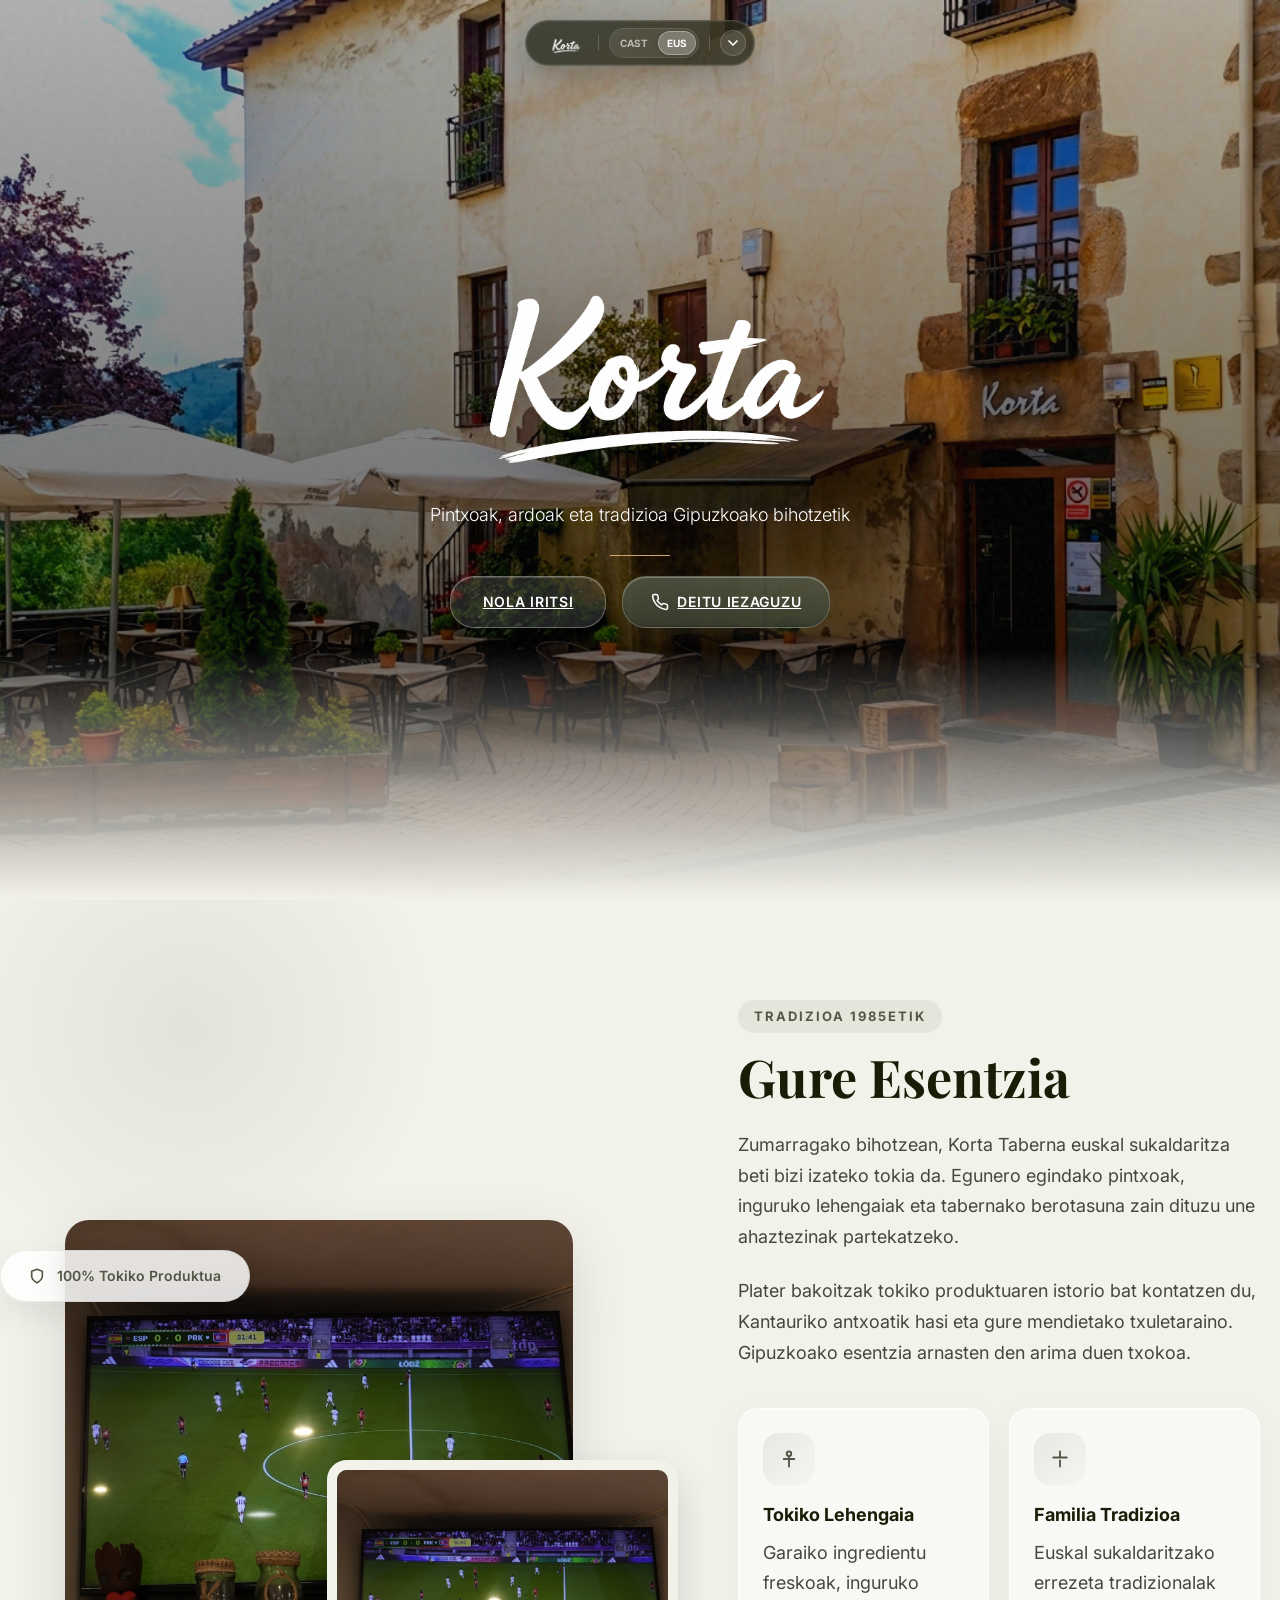
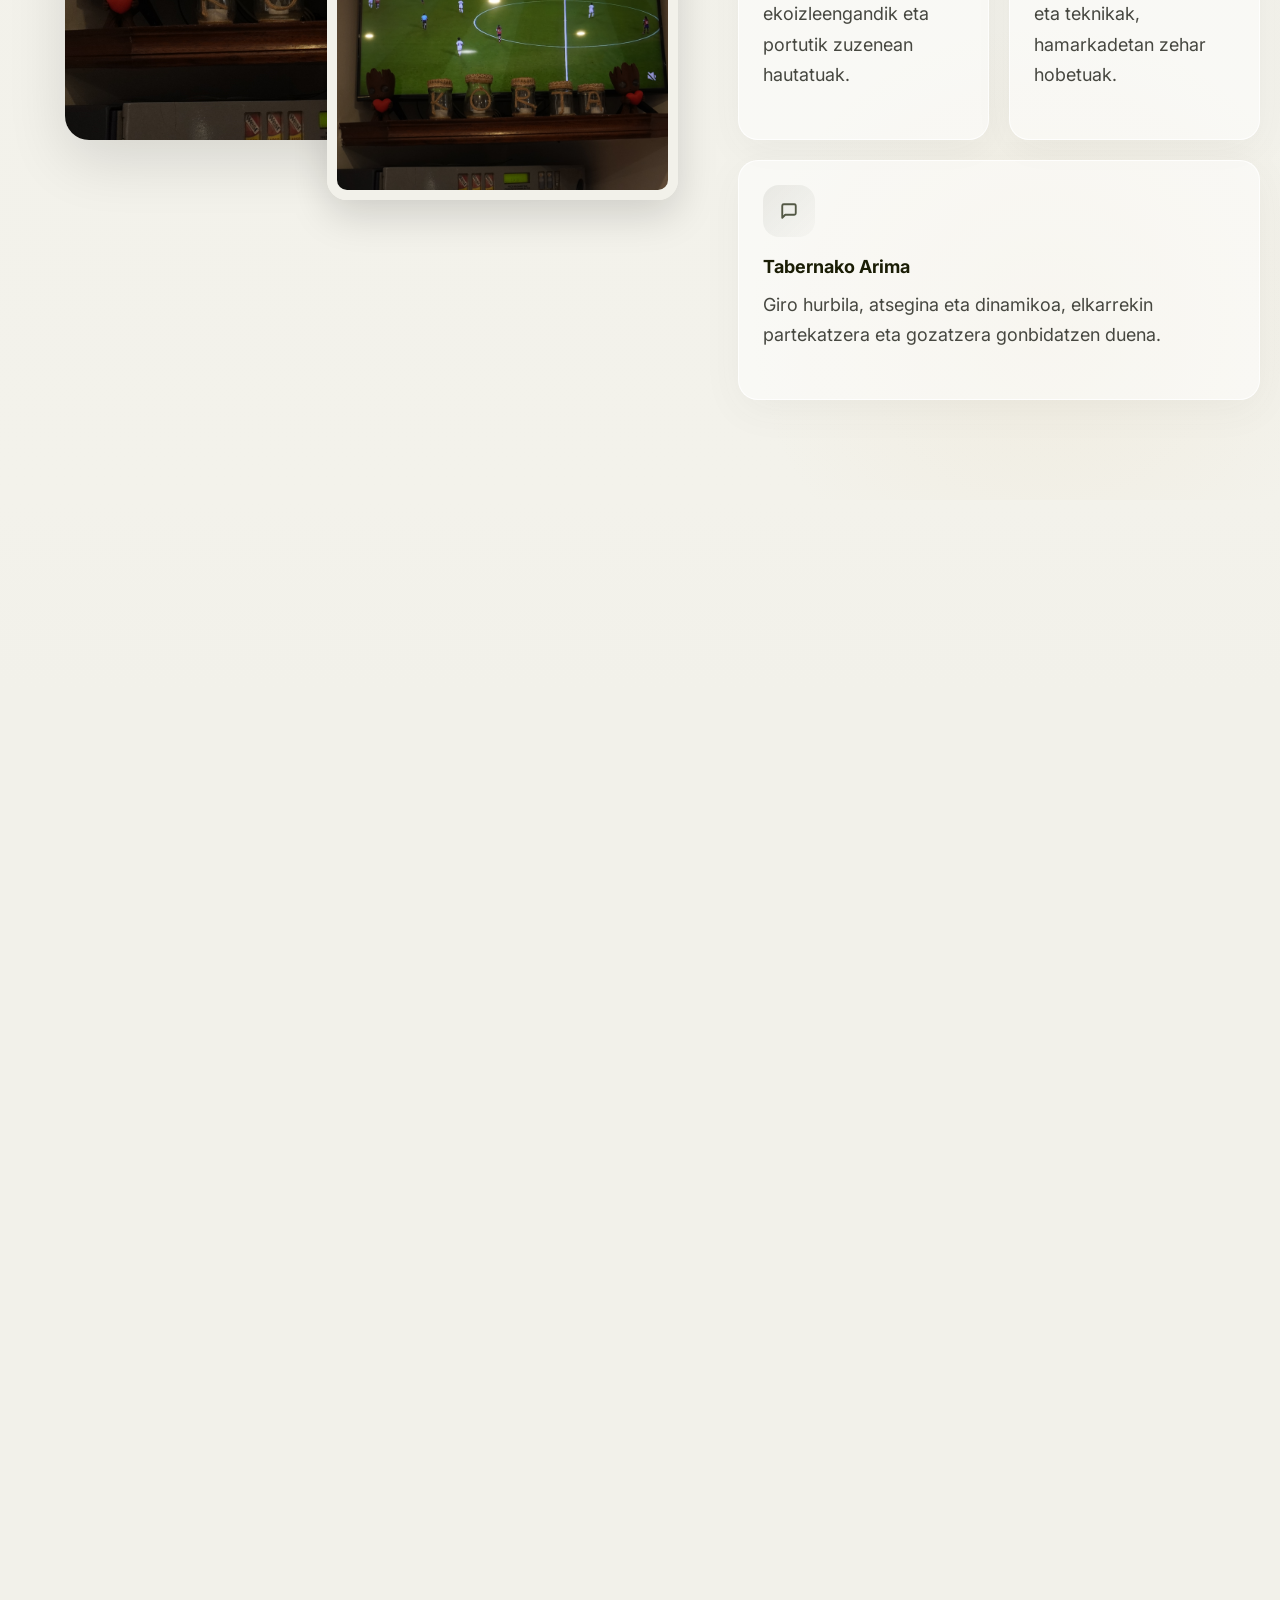
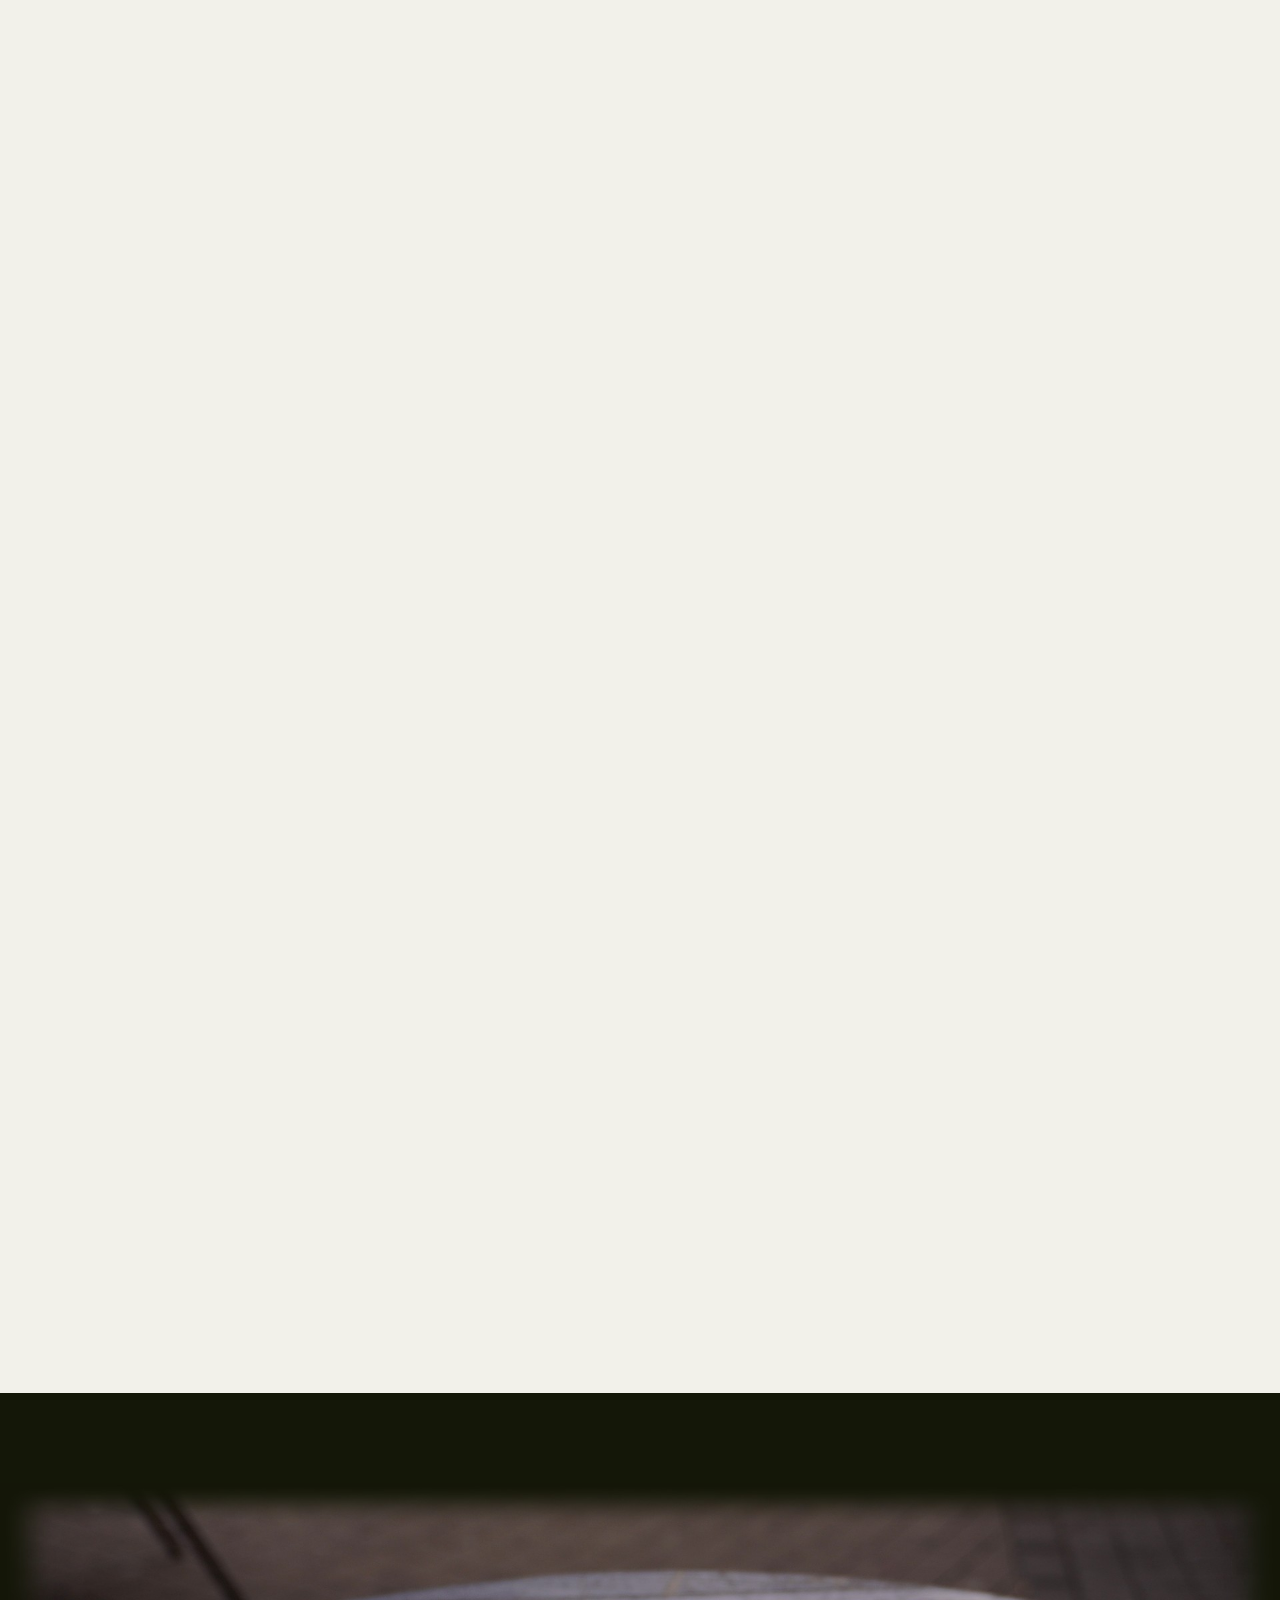
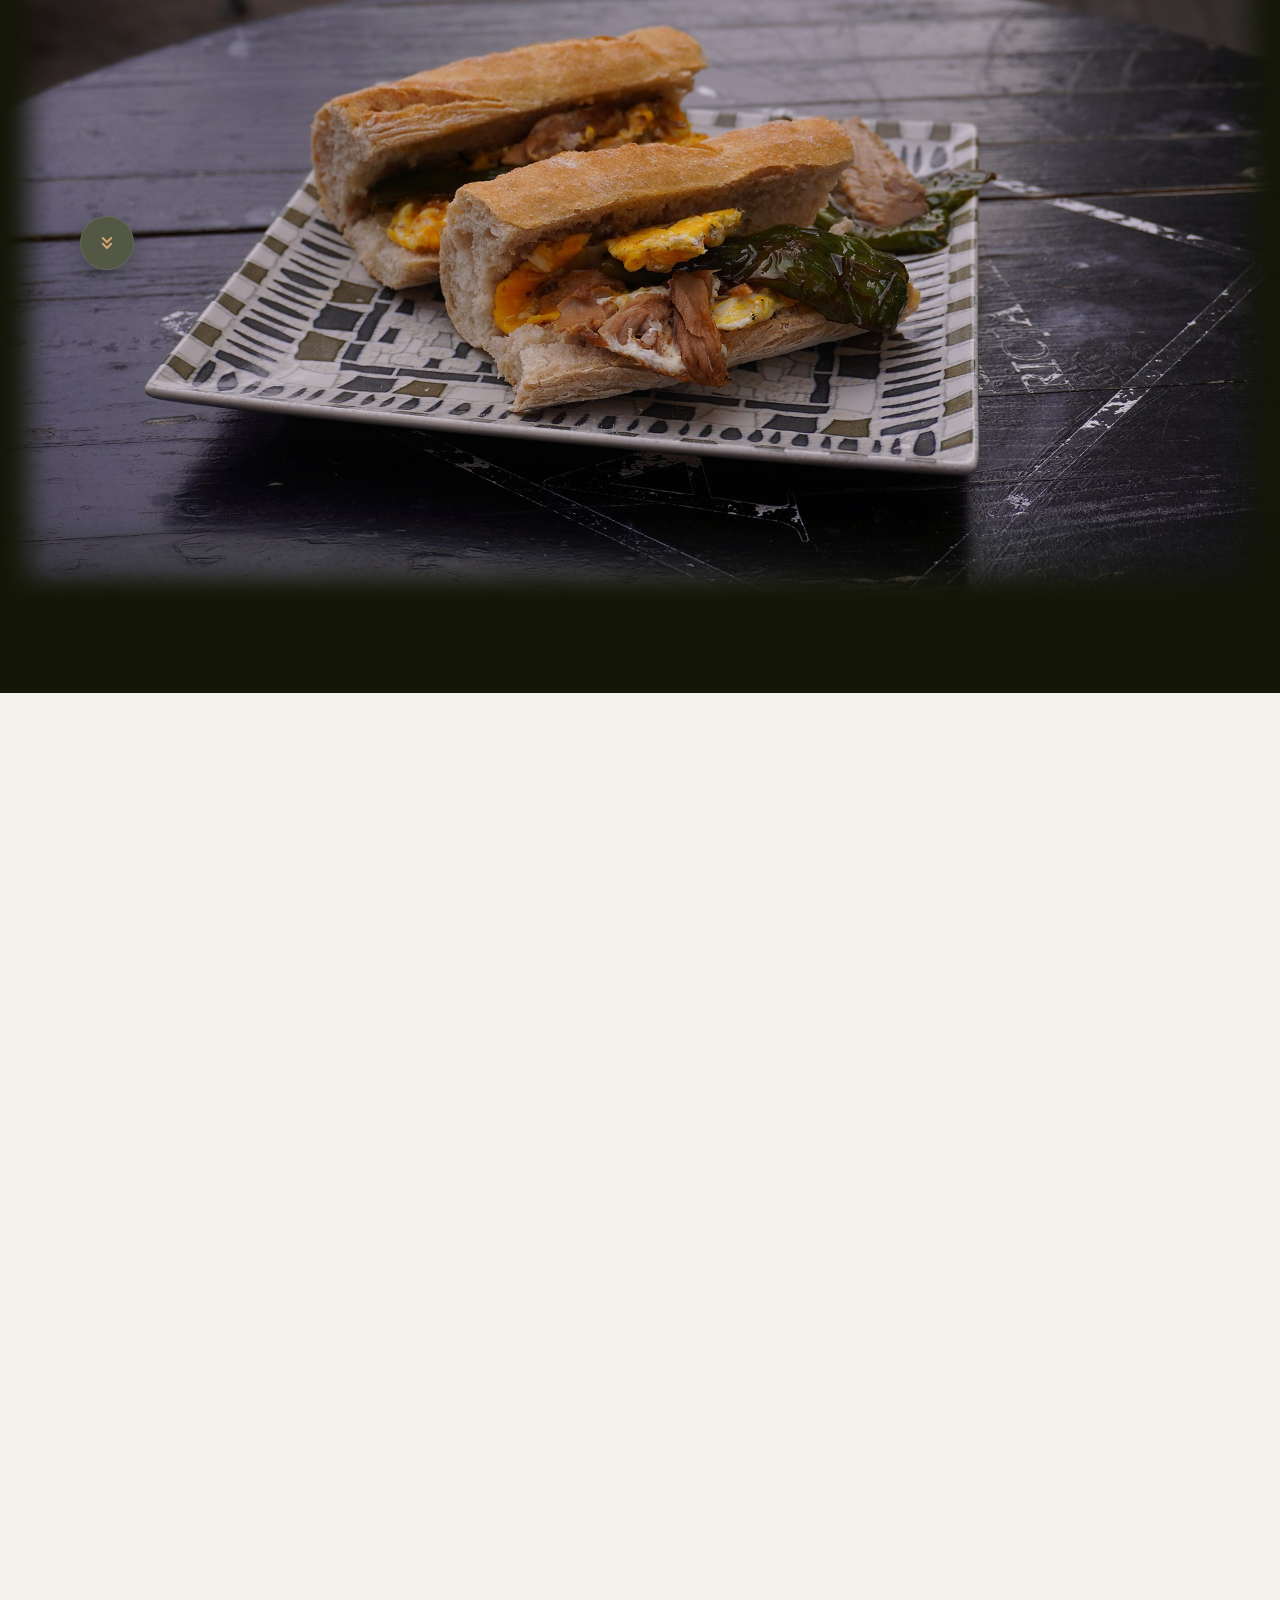
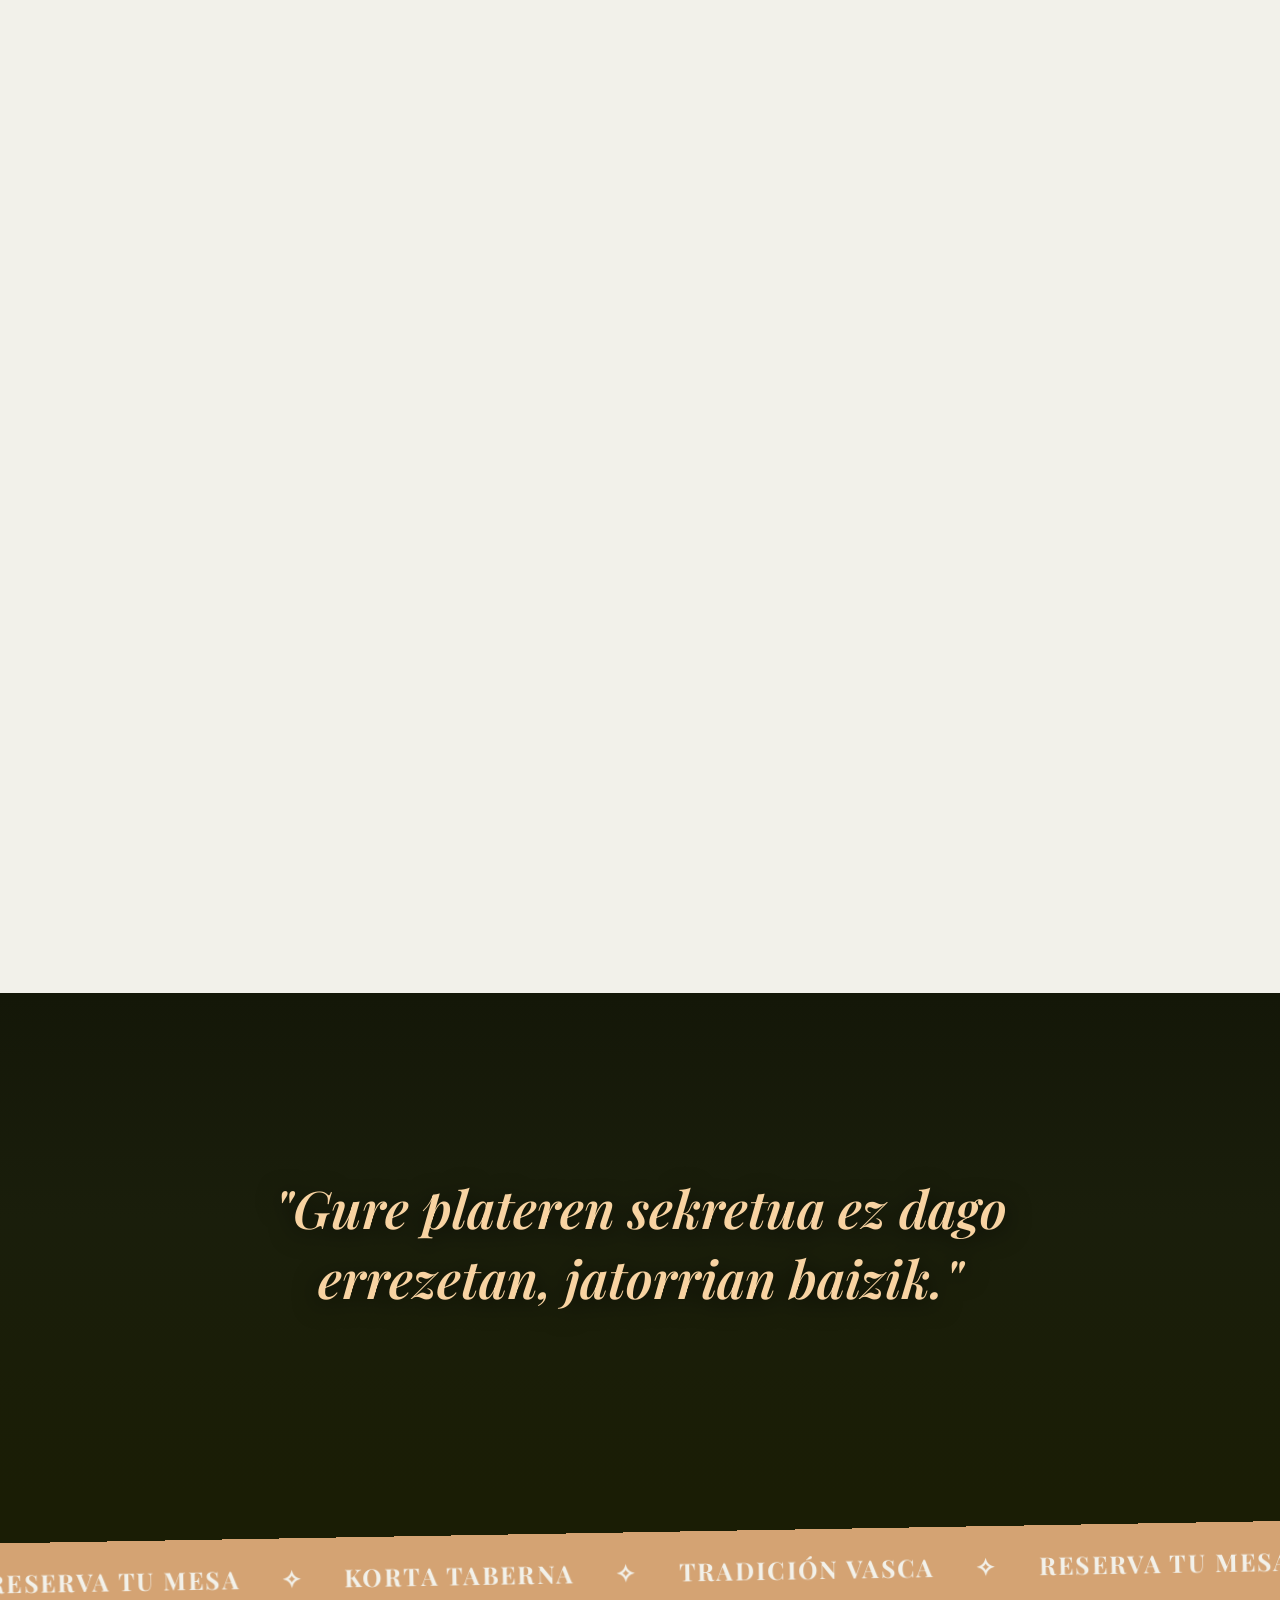
==== commit b670be8f: "Transformacion mobile-first: isla dinamica centrada, experiencia tactil, carrusel swipe y optimizaci" ====
--- a/index.html
+++ b/index.html
@@ -101,27 +101,31 @@
     <nav class="dynamic-island" id="header">
         <!-- Fila Principal (Comprimida) -->
         <div class="island-main-row">
-            <a href="#" class="logo">
-                <img src="assets/images/logo.png"
-                    alt="Korta Taberna - Pintxos y cocina vasca en Zumarraga / Pintxoak eta euskal sukaldaritza Zumarragan">
-            </a>
-
-            <div class="island-divider"></div>
-
-            <!-- Selector de Idioma visible siempre (incluso comprimido) -->
-            <div class="lang-selector-island">
-                <button id="lang-btn-es" class="lang-btn" data-lang="es">CAST</button>
-                <button id="lang-btn-eu" class="lang-btn active" data-lang="eu">EUS</button>
-            </div>
-
-            <div class="island-divider"></div>
-
-            <button class="island-toggle" aria-label="Expandir menú">
-                <svg class="chevron-down" width="16" height="16" viewBox="0 0 24 24" fill="none" stroke="currentColor"
-                    stroke-width="2.5" stroke-linecap="round" stroke-linejoin="round">
-                    <polyline points="6 9 12 15 18 9"></polyline>
-                </svg>
-            </button>
+            <div class="island-brand-slot">
+                <a href="#" class="logo">
+                    <img src="assets/images/logo.png"
+                        alt="Korta Taberna - Pintxos y cocina vasca en Zumarraga / Pintxoak eta euskal sukaldaritza Zumarragan">
+                </a>
+            </div>
+
+            <div class="island-center-slot">
+                <div class="island-divider"></div>
+                <!-- Selector de Idioma visible siempre (incluso comprimido) -->
+                <div class="lang-selector-island">
+                    <button id="lang-btn-es" class="lang-btn" data-lang="es">CAST</button>
+                    <button id="lang-btn-eu" class="lang-btn active" data-lang="eu">EUS</button>
+                </div>
+                <div class="island-divider"></div>
+            </div>
+
+            <div class="island-action-slot">
+                <button class="island-toggle" aria-label="Expandir menú">
+                    <svg class="chevron-down" width="16" height="16" viewBox="0 0 24 24" fill="none" stroke="currentColor"
+                        stroke-width="2.5" stroke-linecap="round" stroke-linejoin="round">
+                        <polyline points="6 9 12 15 18 9"></polyline>
+                    </svg>
+                </button>
+            </div>
         </div>
 
         <!-- Fila Desplegable (Expandida) -->
@@ -267,10 +271,10 @@
     <section class="about" id="sobre-nosotros">
         <div class="container about-grid reveal">
             <div class="about-collage">
-                <img src="https://images.unsplash.com/photo-1514933651103-005eec06c04b?q=80&w=1934&auto=format&fit=crop"
+                <img src="assets/images/taberna/taberna-01.jpg"
                     alt="Barra de pintxos en Korta Taberna, Zumarraga / Korta Tabernako pintxo barra, Zumarraga"
                     class="collage-img-primary" loading="lazy">
-                <img src="https://images.unsplash.com/photo-1555396273-367ea4eb4db5?q=80&w=1974&auto=format&fit=crop"
+                <img src="assets/images/taberna/taberna-02.jpg"
                     alt="Cocina vasca tradicional en Korta Taberna / Euskal sukaldaritza tradizionala Korta Tabernan"
                     class="collage-img-secondary" loading="lazy">
                 <div class="collage-badge">
@@ -406,6 +410,13 @@
                         </p>
                     </div>
                 </div>
+            </div>
+
+            <div class="menu-carousel-dots" id="menuCarouselDots">
+                <button type="button" class="carousel-dot active" data-index="0" aria-label="Plato 1"></button>
+                <button type="button" class="carousel-dot" data-index="1" aria-label="Plato 2"></button>
+                <button type="button" class="carousel-dot" data-index="2" aria-label="Plato 3"></button>
+                <button type="button" class="carousel-dot" data-index="3" aria-label="Plato 4"></button>
             </div>
 
             <div class="menu-action">
@@ -690,8 +701,9 @@
     <section class="gallery-fullscreen-stack" id="galeria">
         <div class="gallery-ui-layer">
             <button class="gallery-fast-forward"
-                onclick="document.querySelector('.footer').scrollIntoView({behavior: 'smooth'})" title="Saltar galería">
-                <svg width="24" height="24" viewBox="0 0 24 24" fill="none" stroke="currentColor" stroke-width="2"
+                onclick="document.querySelector('.footer').scrollIntoView({behavior: 'smooth'})" title="Saltar galería" aria-label="Saltar galería">
+                <span class="ff-text" data-key="gallery_skip_btn">Saltar galería</span>
+                <svg width="20" height="20" viewBox="0 0 24 24" fill="none" stroke="currentColor" stroke-width="2.5"
                     stroke-linecap="round" stroke-linejoin="round">
                     <polyline points="7 13 12 18 17 13"></polyline>
                     <polyline points="7 6 12 11 17 6"></polyline>
--- a/css/styles.css
+++ b/css/styles.css
@@ -300,6 +300,18 @@
             gap: 10px;
         }
 
+        .island-brand-slot,
+        .island-action-slot {
+            display: flex;
+            align-items: center;
+        }
+
+        .island-center-slot {
+            display: flex;
+            align-items: center;
+            gap: 10px;
+        }
+
         .island-divider {
             width: 1px;
             height: 16px;
@@ -1346,6 +1358,39 @@
             text-align: center;
         }
 
+        .menu-carousel-dots {
+            display: flex;
+            justify-content: center;
+            align-items: center;
+            gap: 10px;
+            margin: -25px auto 35px;
+            z-index: 10;
+            position: relative;
+        }
+
+        .carousel-dot {
+            width: 10px;
+            height: 10px;
+            border-radius: 50%;
+            background: rgba(83, 88, 69, 0.25);
+            border: none;
+            cursor: pointer;
+            transition: all 0.4s cubic-bezier(0.16, 1, 0.3, 1);
+            padding: 0;
+        }
+
+        .carousel-dot:hover {
+            background: var(--color-primary);
+            transform: scale(1.2);
+        }
+
+        .carousel-dot.active {
+            width: 28px;
+            border-radius: 14px;
+            background: var(--color-gold);
+            box-shadow: 0 2px 10px rgba(212, 163, 115, 0.45);
+        }
+
         /* HORARIO Y UBICACIÓN */
         .info {
             position: relative;
@@ -1867,6 +1912,10 @@
             color: var(--color-white);
             border-color: rgba(255, 255, 255, 0.3);
             box-shadow: 0 12px 30px rgba(0, 0, 0, 0.4);
+        }
+
+        .gallery-fast-forward .ff-text {
+            display: none;
         }
 
         .gallery-title-slide {
@@ -2523,9 +2572,8 @@
         overflow-x: hidden;
     }
 
-    /* Espacio inferior para que la isla flotante abajo no tape el contenido del footer */
     body {
-        padding-bottom: 85px;
+        padding-bottom: 0;
     }
 
     .container {
@@ -2535,92 +2583,161 @@
     .about,
     .menu,
     .info,
-    .reviews,
-    .gallery {
-        padding: 70px 0;
-    }
-
-    /* ISLA DINÁMICA EN MÓVIL: FIJADA ABAJO EN EL CENTRO */
+    .reviews {
+        padding: 64px 0;
+    }
+
+    /* ISLA DINÁMICA EN MÓVIL: CENTRADO MATEMÁTICO SUPERIOR */
     .island-wrapper {
-        top: auto;
-        bottom: calc(16px + env(safe-area-inset-bottom, 0px));
+        position: fixed;
+        top: calc(12px + env(safe-area-inset-top, 0px));
+        bottom: auto;
         left: 0;
+        right: 0;
         width: 100%;
         display: flex;
         justify-content: center;
-        align-items: flex-end;
+        align-items: flex-start;
         z-index: 1000;
         pointer-events: none;
+        padding: 0 16px;
     }
 
     .dynamic-island {
         pointer-events: auto;
         width: auto;
-        min-width: 210px;
-        max-width: 90vw;
-        height: 44px;
-        padding: 0 8px 0 14px;
-        gap: 8px;
+        min-width: 260px;
+        max-width: calc(100vw - 32px);
+        height: 46px;
+        padding: 0 14px;
+        display: flex;
+        flex-direction: column;
+        align-items: center;
         border-radius: 9999px;
-        box-shadow: 0 10px 30px rgba(0, 0, 0, 0.4), inset 0 0 0 1px rgba(255, 255, 255, 0.15);
+        background: rgba(22, 25, 12, 0.88);
+        backdrop-filter: blur(28px) saturate(190%);
+        -webkit-backdrop-filter: blur(28px) saturate(190%);
+        border: 1px solid rgba(255, 255, 255, 0.18);
+        box-shadow: 0 8px 30px rgba(0, 0, 0, 0.4), inset 0 0 0 1px rgba(255, 255, 255, 0.1);
+        transition: all 0.45s cubic-bezier(0.16, 1, 0.3, 1);
+        margin: 0 auto;
     }
 
     .dynamic-island.scrolled {
         margin-top: 0;
-        margin-bottom: 0;
-        background: rgba(18, 20, 10, 0.85);
-        box-shadow: 0 12px 35px rgba(0, 0, 0, 0.5), inset 0 0 0 1px rgba(255, 255, 255, 0.18);
+        background: rgba(16, 18, 9, 0.94);
+        box-shadow: 0 12px 35px rgba(0, 0, 0, 0.55), inset 0 0 0 1px rgba(255, 255, 255, 0.2);
+    }
+
+    .dynamic-island .island-main-row {
+        display: grid;
+        grid-template-columns: 1fr auto 1fr;
+        align-items: center;
+        width: 100%;
+        height: 46px;
+        gap: 8px;
+    }
+
+    .dynamic-island .island-brand-slot {
+        display: flex;
+        align-items: center;
+        justify-content: flex-start;
+    }
+
+    .dynamic-island .logo {
+        display: flex;
+        align-items: center;
     }
 
     .dynamic-island .logo img {
-        height: 20px;
-        max-width: 52px;
-    }
-
-    .dynamic-island .island-main-row {
-        height: 44px;
-        gap: 8px;
+        height: 22px;
+        width: auto;
+        max-width: 60px;
+        object-fit: contain;
+        filter: brightness(0) invert(1);
+    }
+
+    .dynamic-island .island-center-slot {
+        display: flex;
+        align-items: center;
+        justify-content: center;
+        gap: 6px;
+    }
+
+    .dynamic-island .island-divider {
+        width: 1px;
+        height: 14px;
+        background-color: rgba(255, 255, 255, 0.2);
+    }
+
+    .dynamic-island .lang-selector-island {
+        padding: 2px 4px;
+        gap: 2px;
+        background: rgba(255, 255, 255, 0.1);
+        border: 1px solid rgba(255, 255, 255, 0.12);
+        border-radius: 9999px;
+    }
+
+    .dynamic-island .lang-btn {
+        font-size: 11px;
+        font-weight: 600;
+        padding: 4px 8px;
+        border-radius: 9999px;
+    }
+
+    .dynamic-island .island-action-slot {
+        display: flex;
+        align-items: center;
+        justify-content: flex-end;
     }
 
     .dynamic-island .island-toggle {
-        width: 26px;
-        height: 26px;
-    }
-
-    /* Chevron apunta hacia arriba en móvil para indicar apertura hacia arriba */
+        width: 28px;
+        height: 28px;
+        border-radius: 50%;
+        background: rgba(255, 255, 255, 0.12);
+        border: 1px solid rgba(255, 255, 255, 0.2);
+        display: flex;
+        align-items: center;
+        justify-content: center;
+        color: var(--color-white);
+        cursor: pointer;
+    }
+
     .dynamic-island .island-toggle svg {
+        transform: rotate(0deg);
+        transition: transform 0.4s cubic-bezier(0.16, 1, 0.3, 1);
+    }
+
+    .dynamic-island.expanded .island-toggle svg {
         transform: rotate(180deg);
-        transition: transform 0.4s cubic-bezier(0.16, 1, 0.3, 1);
-    }
-
-    .dynamic-island.expanded .island-toggle svg {
-        transform: rotate(0deg);
-    }
-
-    /* Al expandirse se abre hacia arriba suavemente (column-reverse) */
+    }
+
+    /* Apertura fluida hacia abajo */
     .dynamic-island.expanded {
         display: flex;
-        flex-direction: column-reverse;
-        width: min(330px, calc(100vw - 32px));
+        flex-direction: column;
+        width: min(350px, calc(100vw - 32px));
         height: auto;
-        max-height: 80vh;
-        padding: 14px 16px;
+        max-height: 85vh;
+        padding: 12px 16px 18px;
         border-radius: 28px;
+        background: rgba(20, 23, 10, 0.95);
+        box-shadow: 0 16px 45px rgba(0, 0, 0, 0.6), inset 0 0 0 1px rgba(255, 255, 255, 0.22);
     }
 
     .dynamic-island.expanded .island-main-row {
-        margin-top: 10px;
-        padding-top: 10px;
-        border-top: 1px solid rgba(255, 255, 255, 0.12);
-        height: 38px;
-        width: 100%;
+        height: 40px;
+        margin-bottom: 8px;
+        border-bottom: 1px solid rgba(255, 255, 255, 0.12);
+        padding-bottom: 8px;
     }
 
     .dynamic-island.expanded .island-content-row {
-        max-height: 320px;
+        max-height: 400px;
         opacity: 1;
-        margin-top: 0;
-        padding-top: 0;
+        margin-top: 4px;
+        padding-top: 4px;
         border-top: none;
         display: flex;
         flex-direction: column;
@@ -2637,9 +2754,19 @@
     }
 
     .dynamic-island.expanded .nav-menu a {
-        padding: 10px 14px;
-        font-size: 12px;
+        padding: 12px 16px;
+        font-size: 13px;
+        font-weight: 600;
+        border-radius: 16px;
+        background: rgba(255, 255, 255, 0.08);
+        border: 1px solid rgba(255, 255, 255, 0.12);
+        color: var(--color-white);
+        display: flex;
+        align-items: center;
+        justify-content: center;
         width: 100%;
+        text-decoration: none;
+        letter-spacing: 0.04em;
     }
 
     .dynamic-island.expanded .header-actions {
@@ -2649,205 +2776,537 @@
         width: 100%;
     }
 
+    .dynamic-island.expanded .btn-reserve {
+        width: 100%;
+        justify-content: center;
+        padding: 12px 18px;
+        font-size: 13px;
+        font-weight: 600;
+        border-radius: 20px;
+    }
+
     .dynamic-island.mode-review {
-        width: min(330px, calc(100vw - 32px));
+        width: min(350px, calc(100vw - 32px));
         max-height: 85vh;
-        padding: 16px;
+        padding: 18px;
         border-radius: 28px;
     }
 
-    /* Hero Section */
+    /* Hero Section Móvil */
     .hero {
         min-height: 560px;
         height: 100svh;
+        display: flex;
+        align-items: center;
+        justify-content: center;
+        position: relative;
+    }
+
+    .hero-bg::after {
+        content: '';
+        position: absolute;
+        inset: 0;
+        background: radial-gradient(circle at center, rgba(20, 23, 8, 0.35) 0%, rgba(20, 23, 8, 0.78) 100%);
+        pointer-events: none;
     }
 
     .hero-content {
         margin-top: 0;
-        padding: 0 16px;
-        max-width: 600px;
+        padding: 0 18px;
+        max-width: 520px;
+        z-index: 2;
     }
 
     .hero-logo-img {
-        max-width: min(380px, 85vw);
-        margin-bottom: 20px;
+        max-width: clamp(230px, 72vw, 320px);
+        margin: 0 auto 18px;
+        filter: drop-shadow(0 4px 20px rgba(0, 0, 0, 0.65));
     }
 
     .hero-subtitle {
-        font-size: 16px;
+        font-size: clamp(14px, 4vw, 16px);
+        font-weight: 400;
+        line-height: 1.5;
         margin-bottom: 22px;
+        color: rgba(255, 255, 255, 0.92);
+        text-shadow: 0 2px 10px rgba(0, 0, 0, 0.7);
+        padding: 0 8px;
+    }
+
+    .hero-line {
+        width: 48px;
+        height: 2px;
+        background: var(--color-gold);
+        margin: 0 auto 22px;
+        box-shadow: 0 0 10px rgba(212, 163, 115, 0.6);
     }
 
     .hero-buttons {
+        display: flex;
         flex-direction: row;
-        flex-wrap: wrap;
         justify-content: center;
         gap: 12px;
-    }
-
-    .btn-primary.hero-btn,
-    .btn-secondary {
-        padding: 12px 24px;
-        font-size: 14px;
-    }
-
-    /* Nuestra Esencia (About) */
+        width: 100%;
+    }
+
+    .hero-buttons .btn-primary,
+    .hero-buttons .btn-secondary {
+        flex: 1 1 auto;
+        min-width: 135px;
+        max-width: 180px;
+        padding: 13px 18px;
+        font-size: 13px;
+        letter-spacing: 0.04em;
+        border-radius: 9999px;
+        justify-content: center;
+    }
+
+    /* Nuestra Esencia Móvil */
     .about-grid {
         grid-template-columns: 1fr;
-        gap: 45px;
+        gap: 40px;
     }
 
     .about-collage {
-        max-width: 500px;
+        max-width: 480px;
         margin: 0 auto;
-        padding-right: 0;
-        padding-bottom: 15px;
+        position: relative;
+        padding-bottom: 25px;
     }
 
     .collage-img-primary {
         width: 100%;
-        height: 380px;
+        height: 290px;
+        object-fit: cover;
         border-radius: 20px;
+        box-shadow: 0 14px 35px rgba(0, 0, 0, 0.15);
     }
 
     .collage-img-secondary {
-        width: 50%;
-        height: 220px;
+        width: 52%;
+        height: 175px;
+        object-fit: cover;
+        position: absolute;
         right: 0;
-        bottom: -10px;
+        bottom: 0;
         border-radius: 16px;
-        border-width: 8px;
+        border: 5px solid var(--color-bg);
+        box-shadow: 0 12px 30px rgba(0, 0, 0, 0.18);
     }
 
     .collage-badge {
-        left: 10px;
-        top: 15px;
-        padding: 10px 20px;
-        font-size: 13px;
+        position: absolute;
+        top: 14px;
+        left: 14px;
+        background: rgba(22, 25, 12, 0.88);
+        backdrop-filter: blur(14px);
+        -webkit-backdrop-filter: blur(14px);
+        border: 1px solid rgba(212, 163, 115, 0.35);
+        color: #F8D3A2;
+        padding: 8px 16px;
+        border-radius: 9999px;
+        font-size: 12px;
+        font-weight: 600;
+        box-shadow: 0 6px 20px rgba(0, 0, 0, 0.25);
+        z-index: 5;
     }
 
     .about-text {
         text-align: center;
     }
 
+    .about-text .tag {
+        display: inline-block;
+        font-size: 11px;
+        font-weight: 600;
+        letter-spacing: 0.14em;
+        text-transform: uppercase;
+        color: #8F693A;
+        background: rgba(212, 163, 115, 0.15);
+        padding: 4px 12px;
+        border-radius: 9999px;
+        margin-bottom: 12px;
+    }
+
     .about-text h2 {
-        font-size: 34px;
-        margin-bottom: 20px;
+        font-family: var(--font-heading);
+        font-size: clamp(28px, 7vw, 36px);
+        line-height: 1.25;
+        margin-bottom: 16px;
+        color: var(--color-text-main);
     }
 
     .about-text p {
+        font-size: 15px;
+        line-height: 1.65;
+        color: #3b3e32;
+        margin-bottom: 16px;
+        text-align: left;
+    }
+
+    .about-pillars {
+        display: flex;
+        flex-direction: column;
+        gap: 12px;
+        margin-top: 26px;
+    }
+
+    .about-pillar {
+        background: rgba(255, 255, 255, 0.65);
+        backdrop-filter: blur(14px);
+        -webkit-backdrop-filter: blur(14px);
+        border: 1px solid rgba(83, 88, 69, 0.12);
+        padding: 16px 18px;
+        border-radius: 18px;
+        display: flex;
+        align-items: flex-start;
+        gap: 14px;
+        text-align: left;
+        box-shadow: 0 4px 16px rgba(0, 0, 0, 0.03);
+    }
+
+    .pillar-icon-wrap {
+        width: 44px;
+        height: 44px;
+        border-radius: 14px;
+        background: rgba(83, 88, 69, 0.1);
+        color: var(--color-primary);
+        display: flex;
+        align-items: center;
+        justify-content: center;
+        flex-shrink: 0;
+    }
+
+    .pillar-text h3 {
         font-size: 16px;
-        margin-bottom: 20px;
-    }
-
-    .about-pillars {
-        display: grid;
-        grid-template-columns: repeat(auto-fit, minmax(200px, 1fr));
-        gap: 16px;
-        margin-top: 30px;
-    }
-
-    .about-pillar {
-        padding: 20px;
-        border-radius: 18px;
-        text-align: left;
-    }
-
-    /* Nuestra Carta */
+        font-weight: 600;
+        color: var(--color-text-main);
+        margin-bottom: 3px;
+    }
+
+    .pillar-text p {
+        font-size: 13px;
+        line-height: 1.5;
+        color: var(--color-text-sec);
+        margin-bottom: 0;
+    }
+
+    /* Nuestra Carta Móvil */
     .menu {
         overflow: hidden;
     }
 
     .menu-carousel {
-        height: 450px;
-        margin-bottom: 40px;
-        overflow: hidden;
+        height: 430px;
+        margin-bottom: 20px;
+        overflow: visible;
+        touch-action: pan-y;
     }
 
     .menu-card {
-        max-width: min(320px, 85vw);
-        height: 420px;
-        border-radius: 20px;
+        width: 100%;
+        max-width: min(320px, 86vw);
+        height: 410px;
+        border-radius: 22px;
+        border: 1px solid rgba(255, 255, 255, 0.85);
+        box-shadow: 0 10px 35px rgba(0, 0, 0, 0.08);
+        background: rgba(255, 255, 255, 0.7);
+        backdrop-filter: blur(20px);
+        -webkit-backdrop-filter: blur(20px);
+    }
+
+    .menu-card .card-img {
+        height: 200px;
+        border-top-left-radius: 22px;
+        border-top-right-radius: 22px;
+    }
+
+    .menu-card .card-content {
+        padding: 18px 20px;
+    }
+
+    .menu-card .card-header h3 {
+        font-family: var(--font-heading);
+        font-size: 18px;
+        font-weight: 600;
+        color: var(--color-text-main);
+    }
+
+    .menu-card .price {
+        font-family: var(--font-heading);
+        font-size: 18px;
+        font-weight: 700;
+        color: #8F693A;
+        background: rgba(212, 163, 115, 0.15);
+        padding: 3px 10px;
+        border-radius: 10px;
+        border: 1px solid rgba(212, 163, 115, 0.3);
+    }
+
+    .menu-card .card-content p {
+        font-size: 13.5px;
+        line-height: 1.5;
+        color: var(--color-text-sec);
     }
 
     .menu-card.prev {
-        transform: translateX(-40%) scale(0.85) translateZ(-60px);
-        opacity: 0.4;
+        transform: translateX(-38%) scale(0.86) translateZ(-50px);
+        opacity: 0.35;
+        pointer-events: auto;
+        cursor: pointer;
     }
 
     .menu-card.next {
-        transform: translateX(40%) scale(0.85) translateZ(-60px);
-        opacity: 0.4;
-    }
-
-    .card-img {
-        height: 195px;
-    }
-
-    /* Horario y Ubicación */
+        transform: translateX(38%) scale(0.86) translateZ(-50px);
+        opacity: 0.35;
+        pointer-events: auto;
+        cursor: pointer;
+    }
+
+    .menu-carousel-dots {
+        display: flex;
+        justify-content: center;
+        align-items: center;
+        gap: 8px;
+        margin-bottom: 25px;
+    }
+
+    .carousel-dot {
+        width: 8px;
+        height: 8px;
+        border-radius: 50%;
+        background: rgba(83, 88, 69, 0.25);
+        border: none;
+        padding: 0;
+        transition: all 0.3s ease;
+    }
+
+    .carousel-dot.active {
+        width: 24px;
+        border-radius: 12px;
+        background: var(--color-gold);
+        box-shadow: 0 0 10px rgba(212, 163, 115, 0.5);
+    }
+
+    /* Horario y Ubicación Móvil */
     .info-grid {
         grid-template-columns: 1fr;
-        gap: 24px;
+        gap: 22px;
     }
 
     .info-card {
-        padding: 28px 24px;
+        padding: 26px 20px;
         border-radius: 20px;
     }
 
+    .info-card h3 {
+        font-size: 22px;
+        margin-bottom: 12px;
+    }
+
+    .status-badge {
+        font-size: 12px;
+        padding: 5px 12px;
+        border-radius: 9999px;
+        margin-bottom: 16px;
+    }
+
+    .schedule-list li {
+        font-size: 13.5px;
+        padding: 8px 0;
+    }
+
+    .schedule-note {
+        font-size: 12px;
+    }
+
+    .address {
+        font-size: 14px;
+        line-height: 1.6;
+        margin-bottom: 18px;
+    }
+
     .map-placeholder iframe {
-        height: 260px;
+        height: 220px;
         border-radius: 14px;
-    }
-
-    /* Reseñas */
+        pointer-events: auto;
+    }
+
+    /* Reseñas Móvil */
     .reviews-scroll-container::before,
     .reviews-scroll-container::after {
-        width: 24px;
+        width: 16px;
     }
 
     .review-card {
-        flex: 0 0 min(320px, 85vw);
-        padding: 24px 20px;
-        border-radius: 18px;
+        flex: 0 0 min(310px, 82vw);
+        padding: 22px 18px;
+        border-radius: 20px;
+        background: rgba(255, 255, 255, 0.7);
+        backdrop-filter: blur(16px);
+    }
+
+    .review-text {
+        font-size: 13.5px;
+        line-height: 1.55;
+    }
+
+    .reviewer-avatar {
+        width: 42px;
+        height: 42px;
+        font-size: 14px;
+    }
+
+    .reviewer-name {
+        font-size: 14px;
+    }
+
+    .rating-overall {
+        padding: 8px 16px;
+        gap: 8px;
+        font-size: 13px;
+        margin-top: 10px;
+    }
+
+    .rating-score {
+        font-size: 19px;
     }
 
     .add-review-section.expanded {
-        padding: 28px 20px;
-        margin-top: 30px;
-        border-radius: 18px;
+        padding: 22px 18px;
+        margin-top: 24px;
+        border-radius: 20px;
     }
 
     .form-row {
         grid-template-columns: 1fr;
+        gap: 16px;
+    }
+
+    /* Galería Fullscreen de Scroll Móvil */
+    .gallery-fullscreen-stack {
+        height: 480vh; /* Óptimo para scroll táctil móvil sin fatiga */
+    }
+
+    .gallery-sticky-wrapper {
+        height: 100vh;
+        height: 100svh;
+    }
+
+    .gallery-fs-item {
+        background-size: cover !important;
+        background-position: center center !important;
+        box-shadow: none;
+    }
+
+    /* Viñeta sutil en móvil para contraste gastronómico */
+    .gallery-fs-item::before {
+        content: '';
+        position: absolute;
+        inset: 0;
+        background: linear-gradient(to bottom, rgba(20, 23, 8, 0.55) 0%, transparent 22%, transparent 75%, rgba(20, 23, 8, 0.8) 100%);
+        pointer-events: none;
+    }
+
+    .gallery-title-slide .section-header h2 {
+        font-size: clamp(26px, 7vw, 36px);
+        padding: 0 16px;
+    }
+
+    .gallery-ui-layer {
+        position: fixed;
+        top: auto;
+        bottom: calc(24px + env(safe-area-inset-bottom, 0px));
+        left: 0;
+        width: 100%;
+        height: auto;
+        display: flex;
+        justify-content: center;
+        z-index: 50;
+        pointer-events: none;
+    }
+
+    .gallery-fast-forward {
+        position: static;
+        transform: none;
+        pointer-events: auto;
+        width: auto;
+        height: 44px;
+        padding: 0 20px;
+        border-radius: 9999px;
+        background: rgba(22, 25, 12, 0.85);
+        backdrop-filter: blur(18px);
+        -webkit-backdrop-filter: blur(18px);
+        border: 1px solid rgba(212, 163, 115, 0.4);
+        color: #F8D3A2;
+        display: inline-flex;
+        align-items: center;
+        gap: 8px;
+        box-shadow: 0 8px 25px rgba(0, 0, 0, 0.4);
+        cursor: pointer;
+    }
+
+    .gallery-fast-forward .ff-text {
+        display: inline-block;
+        font-size: 13px;
+        font-weight: 600;
+        letter-spacing: 0.04em;
+    }
+
+    .gallery-fast-forward svg {
+        width: 18px;
+        height: 18px;
+    }
+
+    /* Transición y Footer Móvil */
+    .footer-transition {
+        padding: 10vh 20px;
+    }
+
+    .transition-quote {
+        font-size: clamp(24px, 6vw, 34px);
+        line-height: 1.4;
+        color: #F8D3A2;
+        text-shadow: 0 2px 20px rgba(0, 0, 0, 0.75);
+    }
+
+    .footer {
+        padding: 30px 0 20px;
+    }
+
+    .footer-marquee-wrap {
+        padding: 12px 0;
+        margin-bottom: 30px;
+    }
+
+    .footer-marquee {
+        font-size: 15px;
         gap: 20px;
     }
 
-    /* Galería Stack & Footer */
-    .gallery-fast-forward {
-        left: 20px;
-        width: 46px;
-        height: 46px;
-    }
-
-    .transition-quote {
-        font-size: clamp(28px, 5.5vw, 40px);
-        padding: 0 20px;
-    }
-
-    .footer-marquee {
-        font-size: 18px;
-        gap: 24px;
-    }
-
-    .footer-marquee-wrap {
-        padding: 14px 0;
-        margin-bottom: 35px;
+    .footer-logo img {
+        height: 52px;
+    }
+
+    .footer-minimal {
+        gap: 22px;
     }
 
     .footer-bottom-minimal {
         font-size: 12px;
         gap: 10px;
+        margin-top: 22px;
+        padding-top: 20px;
+    }
+
+    .legal-links {
+        gap: 10px;
+        font-size: 12px;
+    }
+
+    .author-btn {
+        padding: 9px 18px;
+        font-size: 12px;
     }
 }
 
@@ -2860,9 +3319,8 @@
     .about,
     .menu,
     .info,
-    .reviews,
-    .gallery {
-        padding: 48px 0;
+    .reviews {
+        padding: 50px 0;
     }
 
     .section-header h2 {
@@ -2875,32 +3333,24 @@
 
     /* Isla Dinámica en Móviles Compactos */
     .island-wrapper {
-        top: auto;
-        bottom: calc(12px + env(safe-area-inset-bottom, 0px));
-        align-items: flex-end;
+        top: calc(10px + env(safe-area-inset-top, 0px));
+        padding: 0 10px;
     }
 
     .dynamic-island {
-        min-width: 195px;
-        max-width: 92vw;
-        height: 42px;
-        padding: 0 6px 0 12px;
-        gap: 6px;
+        min-width: 240px;
+        max-width: calc(100vw - 20px);
+        height: 44px;
+        padding: 0 10px;
     }
 
     .dynamic-island .island-main-row {
-        height: 42px;
-        gap: 6px;
+        height: 44px;
     }
 
     .dynamic-island .logo img {
-        height: 18px;
-        max-width: 48px;
-    }
-
-    .dynamic-island .lang-selector-island {
-        padding: 2px 3px;
-        gap: 2px;
+        height: 20px;
+        max-width: 52px;
     }
 
     .dynamic-island .lang-btn {
@@ -2909,367 +3359,143 @@
     }
 
     .dynamic-island .island-toggle {
-        width: 24px;
-        height: 24px;
+        width: 26px;
+        height: 26px;
     }
 
     .dynamic-island.expanded {
-        width: calc(100vw - 24px);
-        max-height: 82vh;
+        width: calc(100vw - 20px);
+        max-height: 84vh;
+        padding: 12px 14px 16px;
+    }
+
+    .dynamic-island.mode-review {
+        width: calc(100vw - 20px);
         padding: 14px 12px;
-        border-radius: 24px;
-    }
-
-    .dynamic-island.mode-review {
-        width: calc(100vw - 24px);
-        padding: 14px 12px;
-        border-radius: 24px;
-    }
-
-    .dynamic-island .btn-reserve {
-        width: 100%;
-        justify-content: center;
-        padding: 10px 16px;
-        font-size: 12px;
-    }
-
-    /* Hero en Móvil */
-    .hero {
-        min-height: 520px;
-        height: 100svh;
-    }
-
+    }
+
+    /* Hero en Móviles Compactos */
     .hero-content {
         padding: 0 12px;
     }
 
     .hero-logo-img {
-        max-width: min(290px, 82vw);
-        margin-bottom: 16px;
+        max-width: clamp(210px, 76vw, 280px);
+        margin-bottom: 14px;
     }
 
     .hero-subtitle {
         font-size: 14px;
-        margin-bottom: 18px;
-        line-height: 1.5;
-        padding: 0 6px;
+        margin-bottom: 16px;
     }
 
     .hero-buttons {
         flex-direction: column;
         width: 100%;
-        max-width: 260px;
+        max-width: 270px;
         margin: 0 auto;
         gap: 10px;
     }
 
-    .btn-primary.hero-btn,
-    .btn-secondary {
+    .hero-buttons .btn-primary,
+    .hero-buttons .btn-secondary {
         width: 100%;
+        max-width: 100%;
         padding: 12px 20px;
         font-size: 13px;
-        justify-content: center;
-    }
-
-    /* Nuestra Esencia en Móvil */
+    }
+
+    /* Nuestra Esencia en Móviles Compactos */
     .about-text h2 {
         font-size: 26px;
-        margin-bottom: 14px;
     }
 
     .about-text p {
         font-size: 14px;
-        line-height: 1.6;
-        margin-bottom: 16px;
-    }
-
-    .about-collage {
-        max-width: 100%;
-        padding: 0 0 12px 0;
     }
 
     .collage-img-primary {
-        height: 260px;
-        border-radius: 16px;
+        height: 250px;
     }
 
     .collage-img-secondary {
-        width: 52%;
-        height: 155px;
-        right: 0;
-        bottom: -8px;
-        border-radius: 14px;
-        border-width: 5px;
-    }
-
-    .collage-badge {
-        left: 8px;
-        top: 10px;
-        padding: 7px 12px;
-        font-size: 11px;
-        gap: 6px;
-    }
-
-    .about-pillars {
-        display: flex;
-        flex-direction: column;
-        gap: 12px;
-        margin-top: 24px;
-    }
-
-    .about-pillar {
-        padding: 16px;
-        border-radius: 16px;
-        gap: 12px;
-    }
-
-    .pillar-icon-wrap {
-        width: 44px;
-        height: 44px;
-        border-radius: 12px;
-    }
-
-    .pillar-text h3 {
+        height: 150px;
+        width: 54%;
+    }
+
+    /* Carta en Móviles Compactos */
+    .menu-carousel {
+        height: 400px;
+        margin-bottom: 18px;
+    }
+
+    .menu-card {
+        max-width: min(290px, 88vw);
+        height: 385px;
+    }
+
+    .menu-card .card-img {
+        height: 180px;
+    }
+
+    .menu-card .card-content {
+        padding: 15px 16px;
+    }
+
+    .menu-card .card-header h3 {
+        font-size: 17px;
+    }
+
+    .menu-card .price {
         font-size: 16px;
     }
 
-    .pillar-text p {
+    .menu-card .card-content p {
         font-size: 13px;
     }
 
-    /* Carta en Móvil */
-    .menu-carousel {
-        height: 410px;
-        margin-bottom: 25px;
-    }
-
-    .menu-card {
-        max-width: min(290px, 86vw);
-        height: 390px;
-        border-radius: 18px;
-    }
-
-    .card-img {
-        height: 170px;
-    }
-
-    .card-content {
-        padding: 16px;
-    }
-
-    .card-header h3 {
-        font-size: 17px;
-    }
-
-    .card-content p {
-        font-size: 13px;
-    }
-
-    .menu-card.prev {
-        transform: translateX(-35%) scale(0.85) translateZ(-50px);
-        opacity: 0.3;
-    }
-
-    .menu-card.next {
-        transform: translateX(35%) scale(0.85) translateZ(-50px);
-        opacity: 0.3;
-    }
-
-    /* Horario y Ubicación en Móvil */
+    /* Info en Móviles Compactos */
     .info-card {
         padding: 20px 16px;
-        border-radius: 16px;
-    }
-
-    .icon-wrap {
-        width: 44px;
-        height: 44px;
-        margin-bottom: 14px;
     }
 
     .info-card h3 {
         font-size: 20px;
-        margin-bottom: 12px;
-    }
-
-    .status-badge {
-        font-size: 12px;
-        padding: 4px 10px;
-        margin-bottom: 16px;
-    }
-
-    .schedule-list li {
-        font-size: 13px;
-        padding: 7px 0;
-    }
-
-    .schedule-note {
-        font-size: 12px;
-    }
-
-    .address {
-        font-size: 13px;
-        margin-bottom: 16px;
     }
 
     .map-placeholder iframe {
-        height: 210px;
-        border-radius: 12px;
-    }
-
-    /* Reseñas en Móvil */
-    .reviews-scroll-container::before,
-    .reviews-scroll-container::after {
-        width: 14px;
-    }
-
+        height: 195px;
+    }
+
+    /* Reseñas en Móviles Compactos */
     .review-card {
-        flex: 0 0 84vw;
-        max-width: 310px;
-        padding: 20px 16px;
-        border-radius: 16px;
+        flex: 0 0 85vw;
+        max-width: 300px;
+        padding: 18px 15px;
     }
 
     .review-text {
         font-size: 13px;
-        line-height: 1.5;
-    }
-
-    .reviewer-avatar {
-        width: 40px;
-        height: 40px;
-        font-size: 13px;
-    }
-
-    .reviewer-name {
-        font-size: 14px;
-    }
-
-    .rating-overall {
-        padding: 7px 14px;
-        gap: 8px;
-        font-size: 12px;
-        margin-top: 10px;
-    }
-
-    .rating-score {
-        font-size: 18px;
-    }
-
-    .add-review-section.expanded {
-        padding: 20px 14px;
-        margin-top: 20px;
-        border-radius: 16px;
-    }
-
-    .add-review-section h3 {
-        font-size: 19px;
-    }
-
-    .add-review-subtitle {
-        font-size: 13px;
-        margin-bottom: 20px;
-    }
-
-    .form-group label {
-        font-size: 10px;
-    }
-
-    .form-group input[type="text"],
-    .form-group textarea {
-        font-size: 14px;
-    }
-
-    .form-submit {
-        width: 100%;
-        padding: 12px 20px;
-        font-size: 12px;
-    }
-
-    /* Galería Modal en Móvil */
-    .fs-content {
-        max-width: 95vw;
-        max-height: 80vh;
-    }
-
-    .fs-content img {
-        max-height: 62vh;
-        border-radius: 12px;
-    }
-
-    .fs-caption {
-        font-size: 17px;
-        margin-top: 12px;
-    }
-
-    .fs-close {
-        top: 12px;
-        right: 12px;
-        width: 40px;
-        height: 40px;
-        font-size: 22px;
-    }
-
-    .fs-prev {
-        left: 8px;
-        width: 40px;
-        height: 40px;
-        font-size: 18px;
-    }
-
-    .fs-next {
-        right: 8px;
-        width: 40px;
-        height: 40px;
-        font-size: 18px;
-    }
-
-    /* Footer en Móvil */
+    }
+
+    /* Footer en Móviles Compactos */
     .transition-quote {
-        font-size: clamp(22px, 6.5vw, 32px);
-        line-height: 1.4;
-        padding: 0 16px;
-    }
-
-    .footer {
-        padding: 30px 0 16px;
+        font-size: clamp(20px, 6.5vw, 28px);
+        padding: 0 12px;
     }
 
     .footer-marquee {
-        font-size: 14px;
+        font-size: 13.5px;
         gap: 16px;
-        letter-spacing: 1px;
-    }
-
-    .footer-marquee-wrap {
-        padding: 10px 0;
-        margin-bottom: 25px;
-    }
-
-    .footer-minimal {
-        gap: 20px;
-    }
-
-    .footer-bottom-minimal {
-        font-size: 11px;
-        gap: 8px;
-        margin-top: 20px;
-        padding-top: 18px;
-    }
-
-    .legal-links {
-        gap: 8px;
-        font-size: 11px;
-    }
-
-    .author-btn {
-        padding: 8px 16px;
-        font-size: 12px;
     }
 }
 
 /* --- 4. EXTRA SMALL PHONES (max-width: 360px) --- */
 @media (max-width: 360px) {
+    .dynamic-island {
+        min-width: 220px;
+    }
+
     .hero-subtitle {
         font-size: 13px;
     }
@@ -3289,8 +3515,5 @@
     .review-card {
         flex: 0 0 90vw;
     }
-
-    .hero-buttons {
-        max-width: 100%;
-    }
 }
+
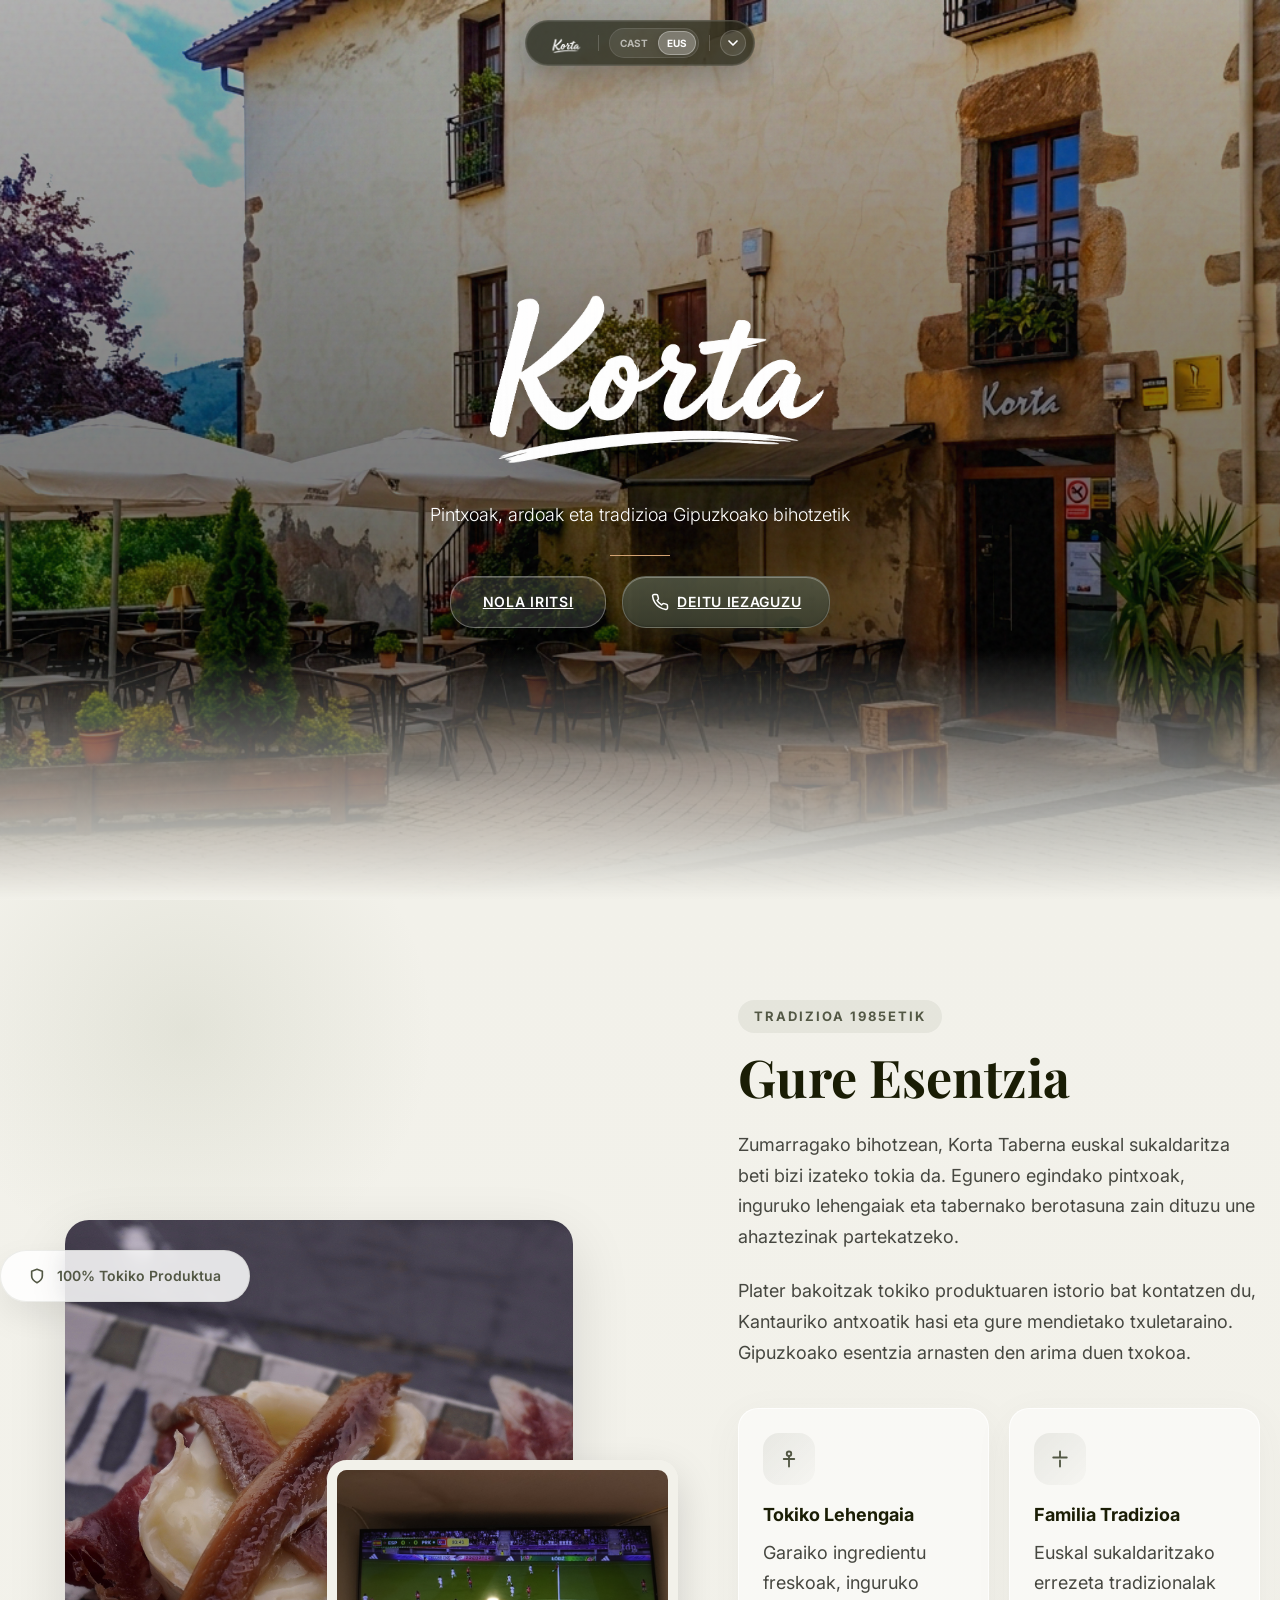
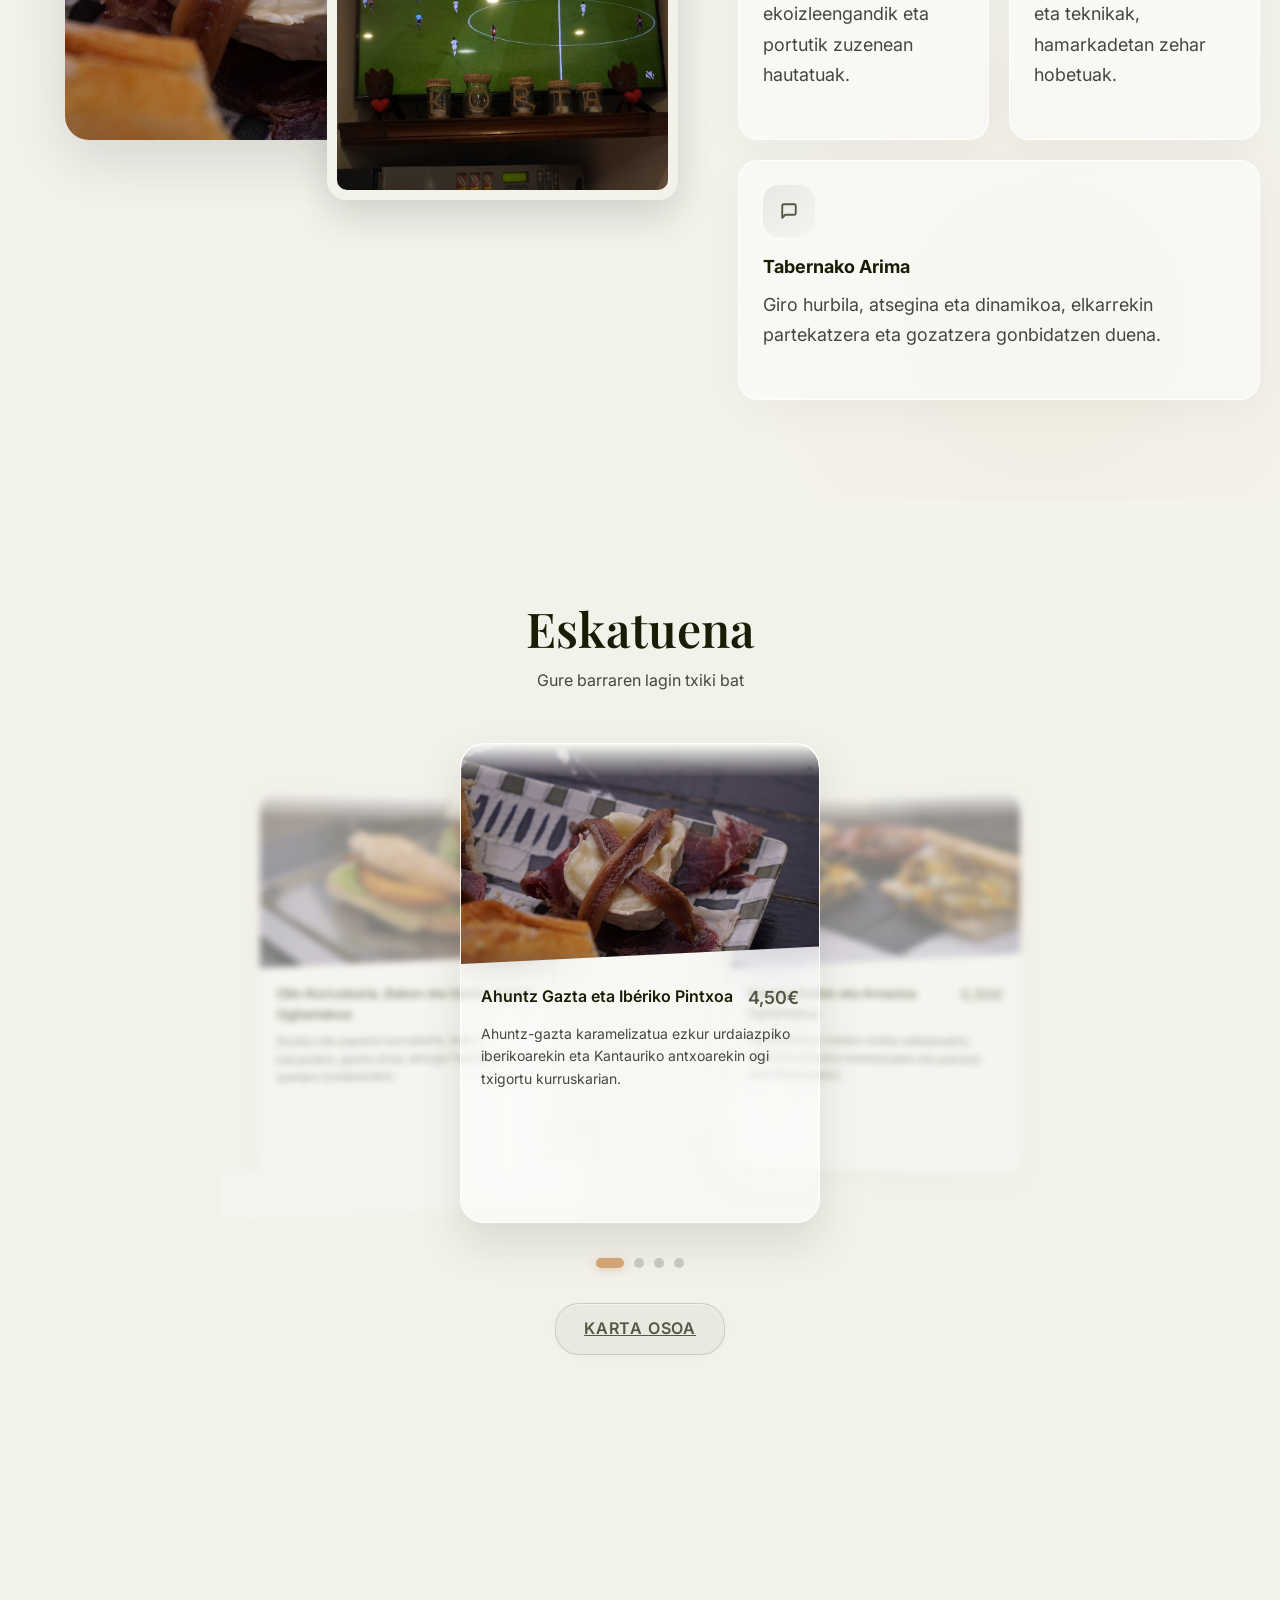
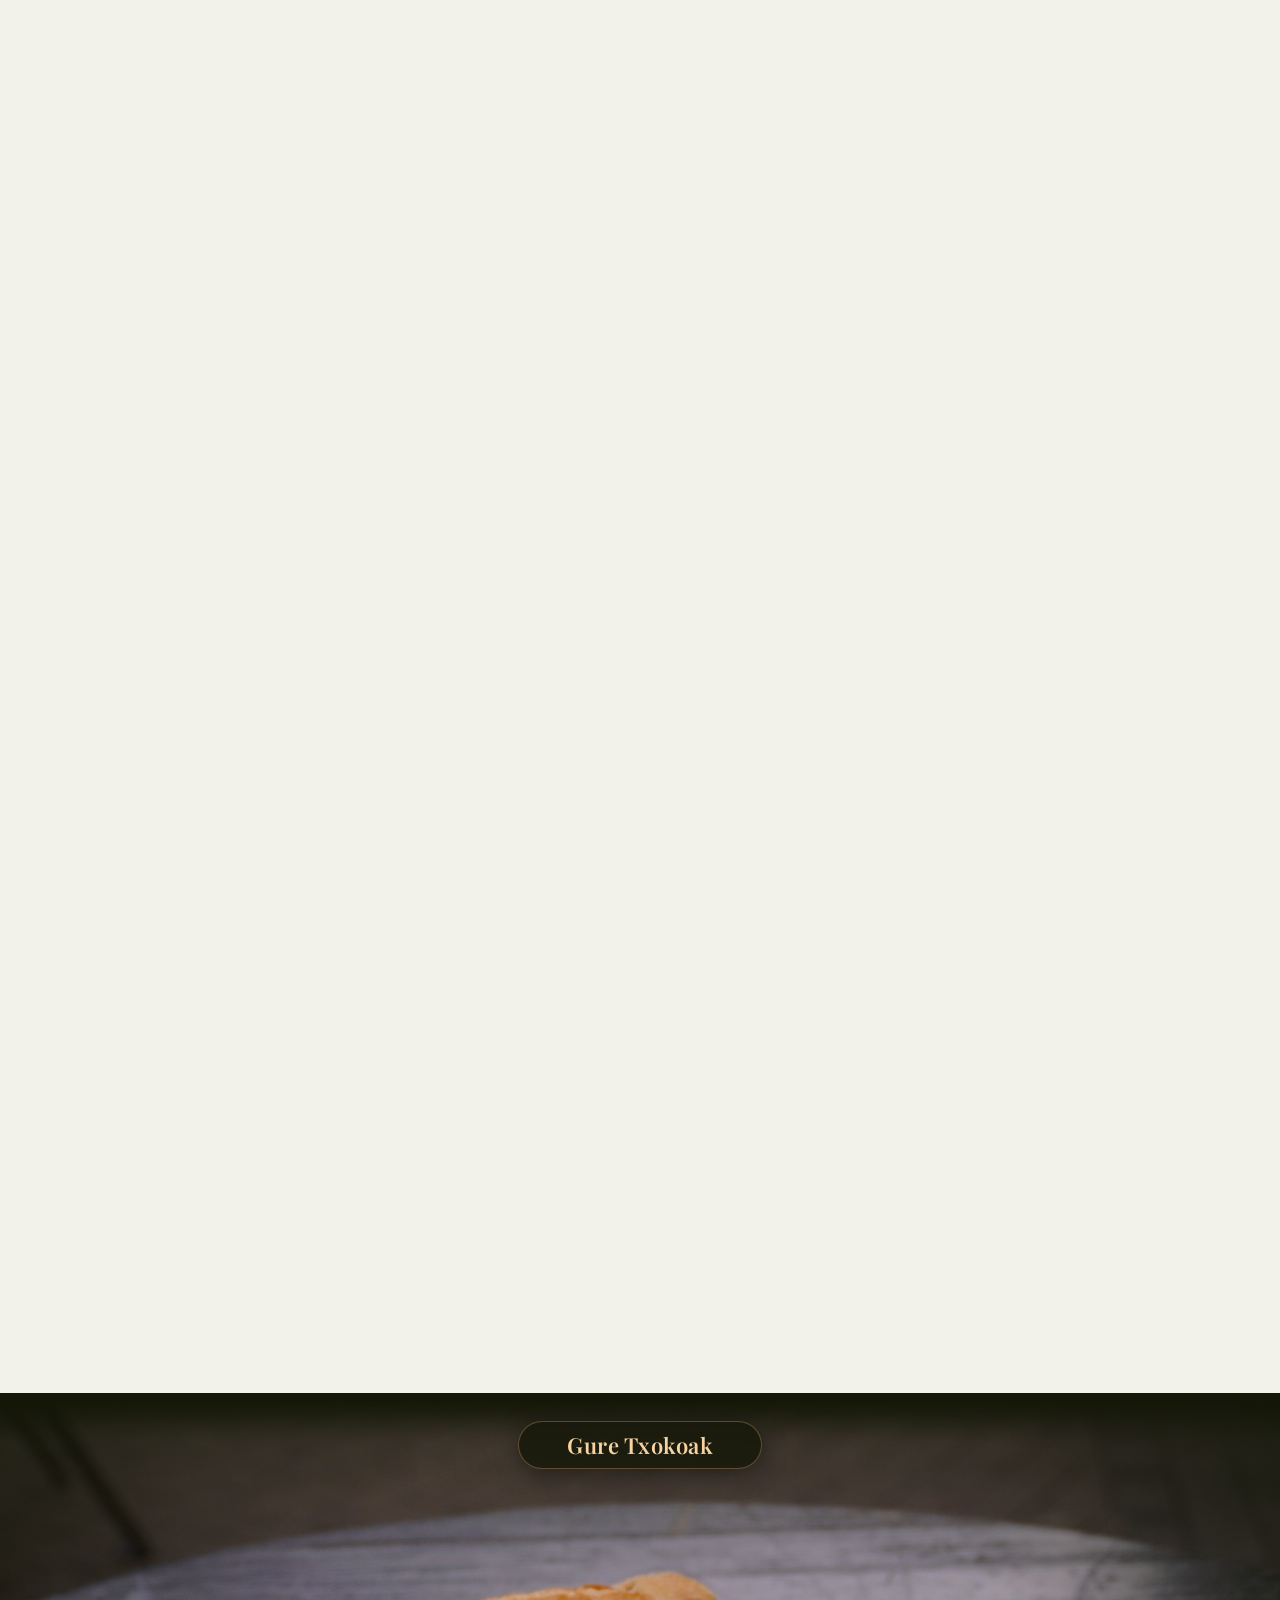
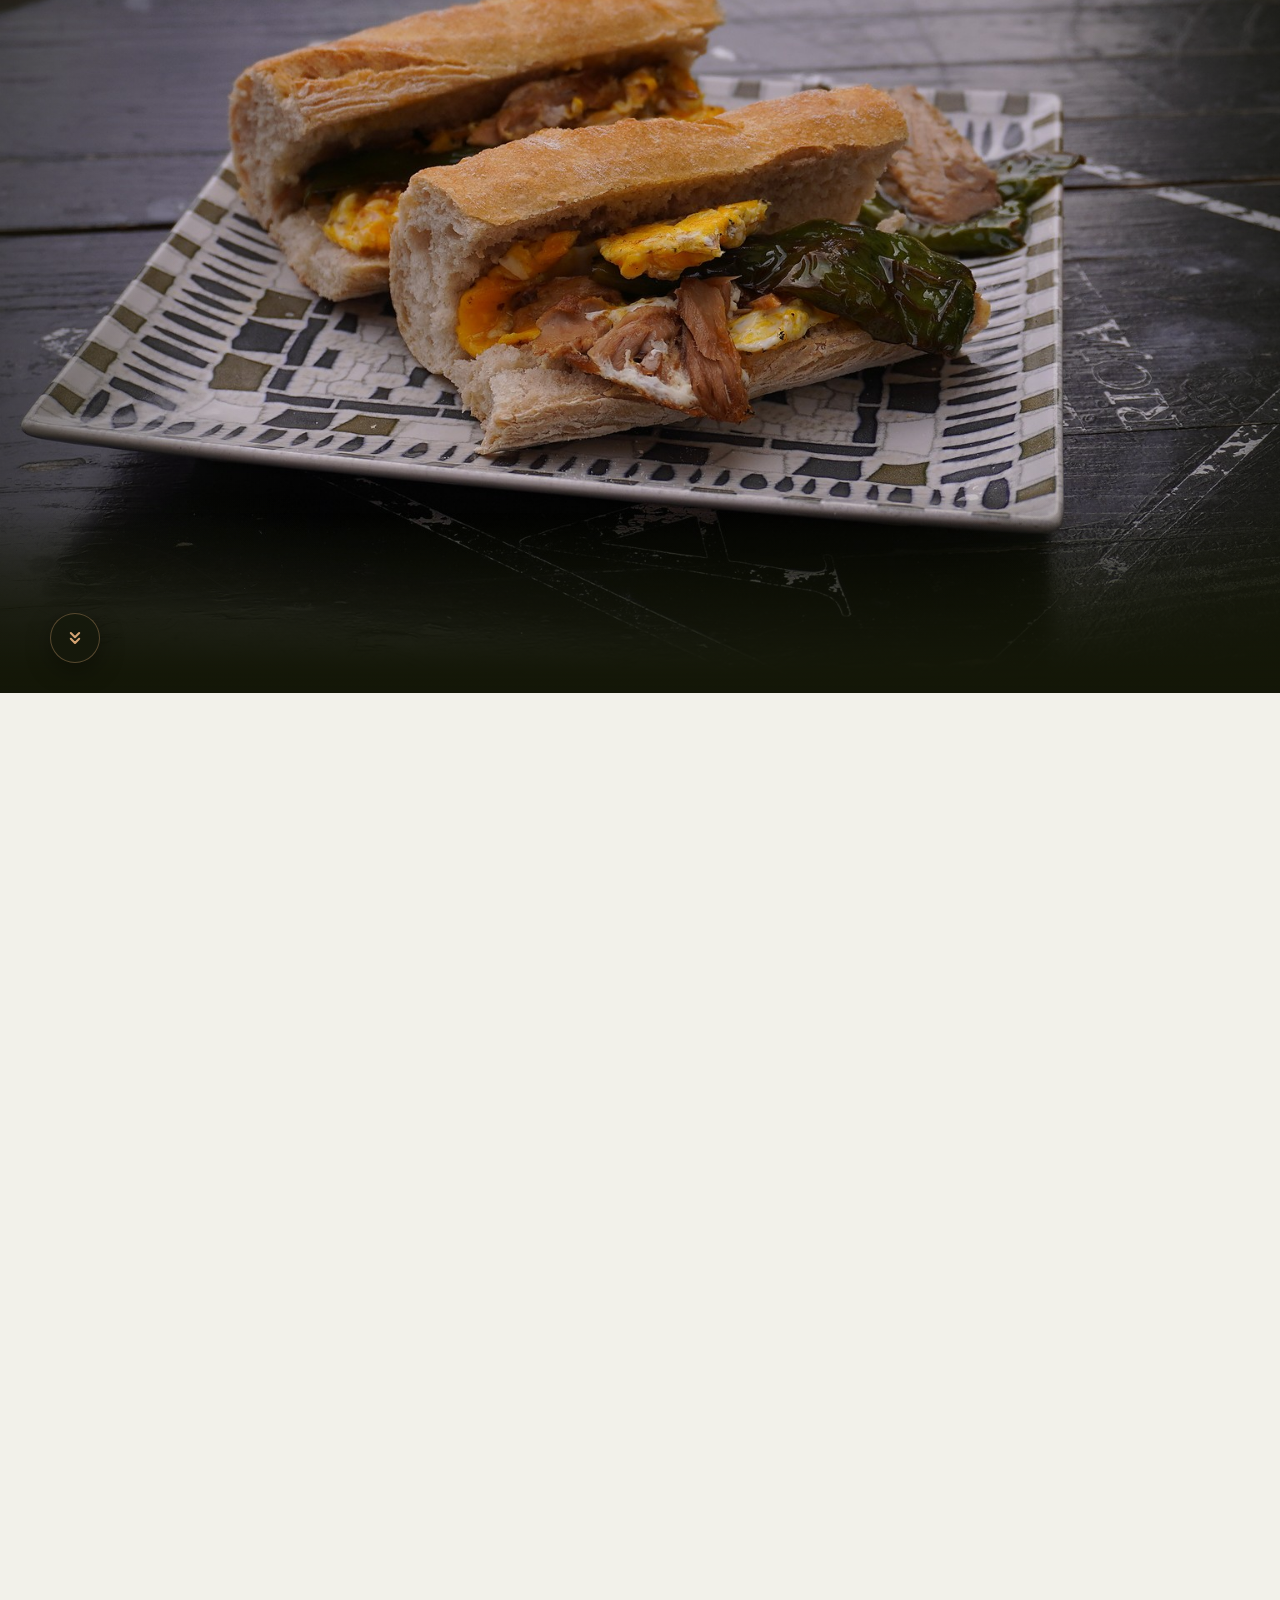
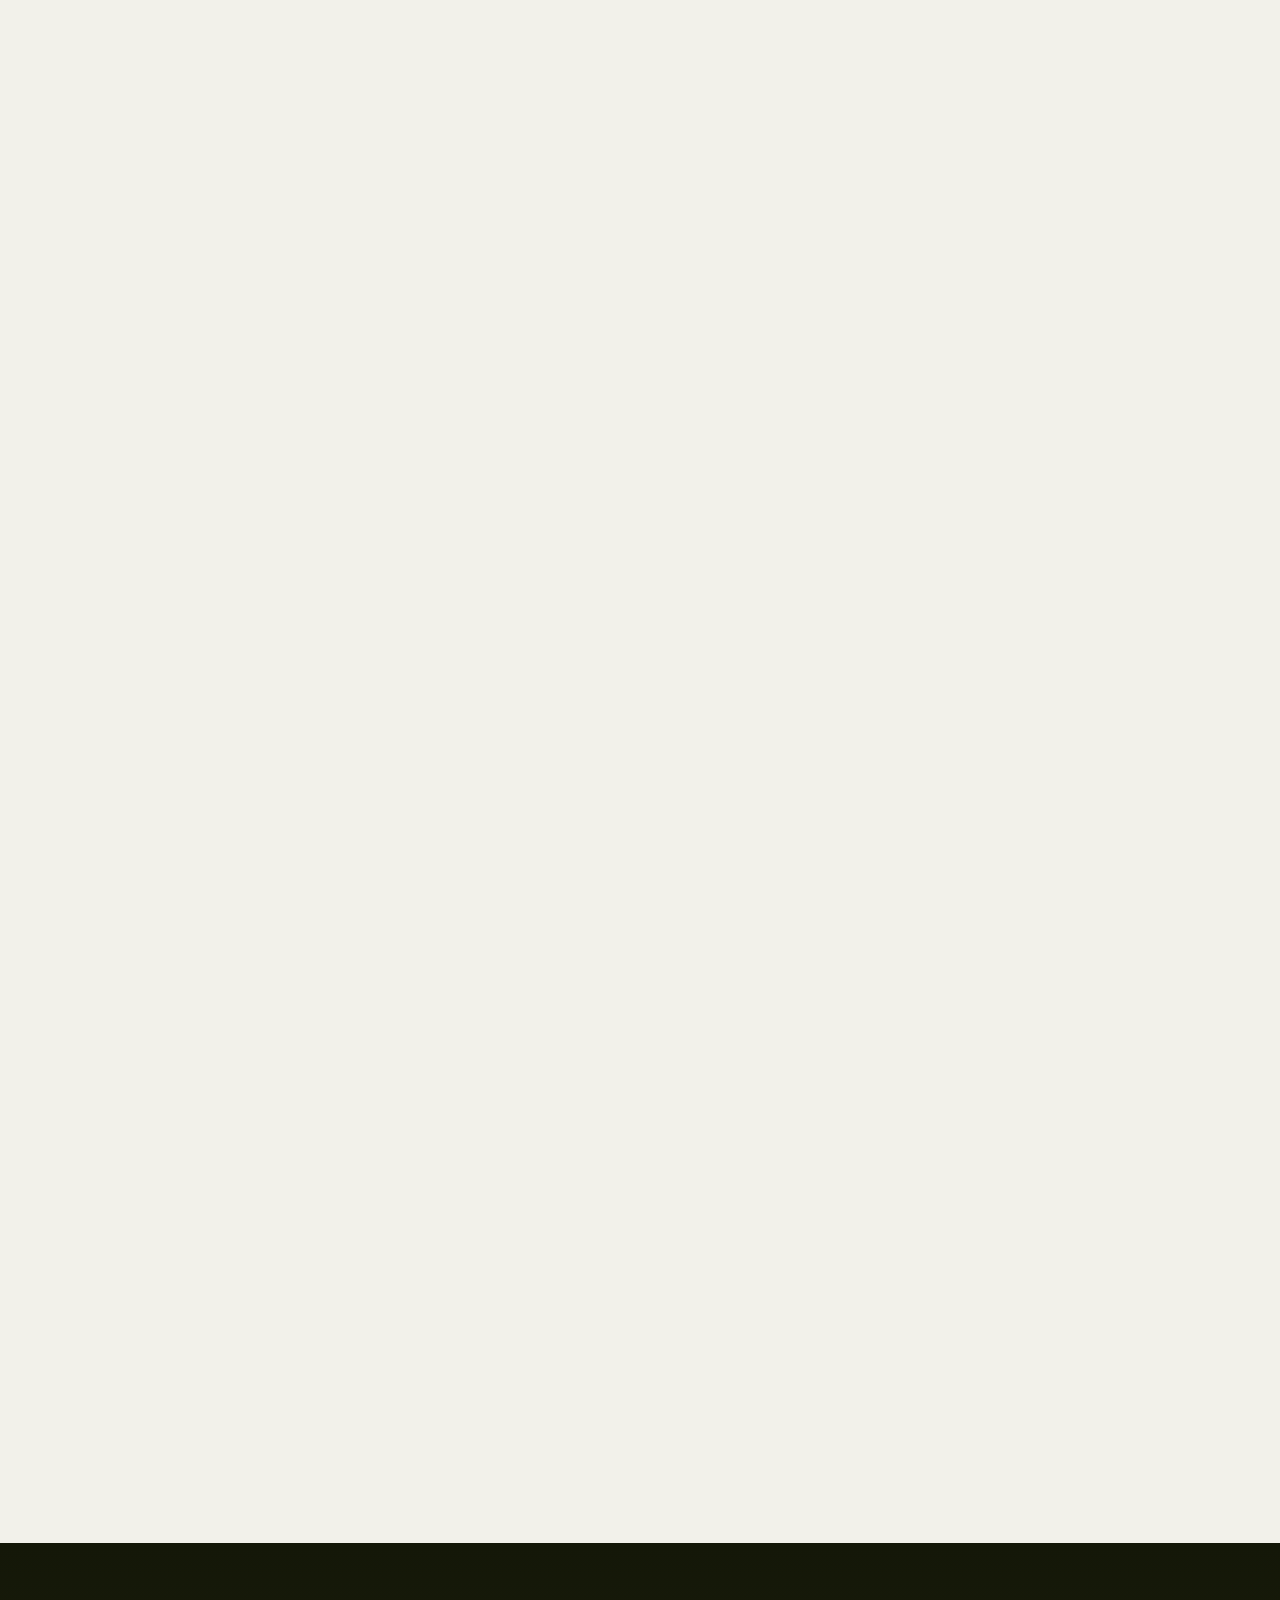
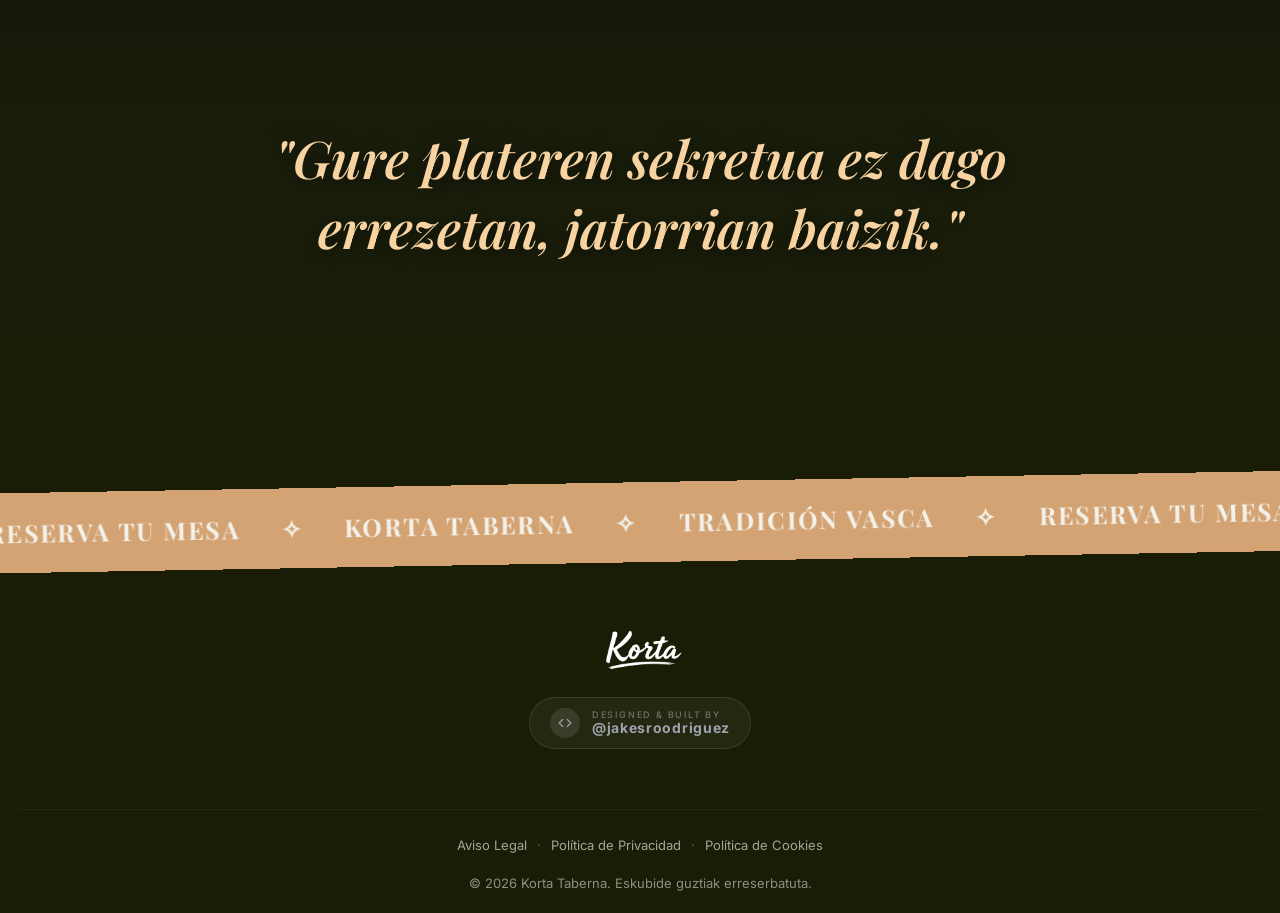
==== commit 40993603: "feat: actualizar collage con pintxo real y TV, fotos de pintxos analizadas en carrusel y corrección " ====
--- a/index.html
+++ b/index.html
@@ -271,11 +271,11 @@
     <section class="about" id="sobre-nosotros">
         <div class="container about-grid reveal">
             <div class="about-collage">
+                <img src="assets/images/pintxos/pintxo-04.jpg"
+                    alt="Pintxo de rulo de cabra con jamón ibérico y anchoa en Korta Taberna / Ahuntz gazta, urdaiazpiko iberikoa eta antxoa pintxoa Korta Tabernan"
+                    class="collage-img-primary" loading="lazy">
                 <img src="assets/images/taberna/taberna-01.jpg"
-                    alt="Barra de pintxos en Korta Taberna, Zumarraga / Korta Tabernako pintxo barra, Zumarraga"
-                    class="collage-img-primary" loading="lazy">
-                <img src="assets/images/taberna/taberna-02.jpg"
-                    alt="Cocina vasca tradicional en Korta Taberna / Euskal sukaldaritza tradizionala Korta Tabernan"
+                    alt="Barra y ambiente de Korta Taberna con televisión en Zumarraga / Korta Tabernako barra eta giroa telebistarekin Zumarragan"
                     class="collage-img-secondary" loading="lazy">
                 <div class="collage-badge">
                     <svg width="16" height="16" viewBox="0 0 24 24" fill="none" stroke="currentColor" stroke-width="2.5"
@@ -354,60 +354,57 @@
                 <!-- Tarjeta 1 -->
                 <div class="menu-card active">
                     <div class="card-img" role="img"
-                        aria-label="Pintxo de Txangurro | Txangurro Pintxoa - Korta Taberna"
-                        style="background-image: url('https://images.unsplash.com/photo-1541544741938-0af808871cc0?q=80&w=1964&auto=format&fit=crop');"></div>
+                        aria-label="Pintxo de Rulo de Cabra con Jamón Ibérico y Anchoa - Korta Taberna"
+                        style="background-image: url('assets/images/pintxos/pintxo-04.jpg');"></div>
                     <div class="card-content">
                         <div class="card-header">
-                            <h3 data-key="menu_card1_title">Pintxo de Txangurro</h3>
+                            <h3 data-key="menu_card1_title">Pintxo de Rulo de Cabra con Ibérico</h3>
                             <span class="price">4,50€</span>
                         </div>
-                        <p data-key="menu_card1_desc">Centollo desmigado sobre pan de cristal, gratinado con alioli
-                            suave.</p>
+                        <p data-key="menu_card1_desc">Medallón de queso de cabra caramelizado con jamón ibérico curado y anchoa del Cantábrico sobre tosta crujiente.</p>
                     </div>
                 </div>
 
                 <!-- Tarjeta 2 -->
                 <div class="menu-card next-1">
                     <div class="card-img" role="img"
-                        aria-label="Tosta de Anchoa del Cantábrico | Kantauriko Antxoa Tosta - Korta Taberna"
-                        style="background-image: url('https://images.unsplash.com/photo-1565557623262-b51c2513a641?q=80&w=1971&auto=format&fit=crop');"></div>
+                        aria-label="Bocadillo de Hongos Silvestres y Huevo Campero - Korta Taberna"
+                        style="background-image: url('assets/images/pintxos/pintxo-08.jpg');"></div>
                     <div class="card-content">
                         <div class="card-header">
-                            <h3 data-key="menu_card2_title">Tosta de Anchoa del Cantábrico</h3>
-                            <span class="price">4,00€</span>
-                        </div>
-                        <p data-key="menu_card2_desc">Anchoa de bajura con tomate natural asado y aceite de oliva virgen
-                            extra.</p>
+                            <h3 data-key="menu_card2_title">Bocadillo de Hongos Silvestres y Huevo Campero</h3>
+                            <span class="price">5,50€</span>
+                        </div>
+                        <p data-key="menu_card2_desc">Pan rústico recién tostado con revuelto meloso de setas y hongos silvestres salteados con huevos camperos.</p>
                     </div>
                 </div>
 
                 <!-- Tarjeta 3 -->
                 <div class="menu-card next-2">
                     <div class="card-img" role="img"
-                        aria-label="Tortilla de Bacalao | Bakailao Tortilla - Korta Taberna"
-                        style="background-image: url('https://images.unsplash.com/photo-1606850051065-276906666874?q=80&w=1964&auto=format&fit=crop');">
+                        aria-label="Bocatín de Lomo con Huevo y Pimiento Verde - Korta Taberna"
+                        style="background-image: url('assets/images/pintxos/pintxo-01.jpg');">
                     </div>
                     <div class="card-content">
                         <div class="card-header">
-                            <h3 data-key="menu_card3_title">Tortilla de Bacalao</h3>
-                            <span class="price">5,20€</span>
-                        </div>
-                        <p data-key="menu_card3_desc">Jugosa y en su punto, con bacalao desalado y pimiento verde.</p>
+                            <h3 data-key="menu_card3_title">Bocatín de Lomo con Huevo y Pimiento Verde</h3>
+                            <span class="price">5,00€</span>
+                        </div>
+                        <p data-key="menu_card3_desc">Lomo adobado a la plancha con huevo revuelto jugoso y pimiento verde del país en pan rústico crujiente.</p>
                     </div>
                 </div>
 
                 <!-- Tarjeta 4 -->
                 <div class="menu-card hidden-card">
-                    <div class="card-img" role="img" aria-label="Txuleta a la Brasa | Txuleta Parrillan - Korta Taberna"
-                        style="background-image: url('https://images.unsplash.com/photo-1558030006-450675393462?q=80&w=1931&auto=format&fit=crop');">
+                    <div class="card-img" role="img" aria-label="Bocadillo de Pollo Crujiente con Bacon y Queso - Korta Taberna"
+                        style="background-image: url('assets/images/pintxos/pintxo-10.jpg');">
                     </div>
                     <div class="card-content">
                         <div class="card-header">
-                            <h3 data-key="menu_card4_title">Txuleta a la Brasa</h3>
-                            <span class="price">18,00€</span>
-                        </div>
-                        <p data-key="menu_card4_desc">Carne madurada de vaca vieja, servida con pimientos de piquillo.
-                        </p>
+                            <h3 data-key="menu_card4_title">Bocadillo de Pollo Crujiente con Bacon y Queso</h3>
+                            <span class="price">6,00€</span>
+                        </div>
+                        <p data-key="menu_card4_desc">Pechuga de pollo empanada crujiente con bacon ahumado, queso fundido, lechuga fresca y tomate natural.</p>
                     </div>
                 </div>
             </div>
@@ -699,18 +696,6 @@
 
     <!-- 7. GALERÍA -->
     <section class="gallery-fullscreen-stack" id="galeria">
-        <div class="gallery-ui-layer">
-            <button class="gallery-fast-forward"
-                onclick="document.querySelector('.footer').scrollIntoView({behavior: 'smooth'})" title="Saltar galería" aria-label="Saltar galería">
-                <span class="ff-text" data-key="gallery_skip_btn">Saltar galería</span>
-                <svg width="20" height="20" viewBox="0 0 24 24" fill="none" stroke="currentColor" stroke-width="2.5"
-                    stroke-linecap="round" stroke-linejoin="round">
-                    <polyline points="7 13 12 18 17 13"></polyline>
-                    <polyline points="7 6 12 11 17 6"></polyline>
-                </svg>
-            </button>
-        </div>
-
         <div class="gallery-sticky-wrapper">
             <div class="gallery-title-slide">
                 <div class="container">
@@ -719,6 +704,18 @@
                         <div class="decor-line"></div>
                     </div>
                 </div>
+            </div>
+
+            <div class="gallery-ui-layer">
+                <button class="gallery-fast-forward"
+                    onclick="document.querySelector('.footer').scrollIntoView({behavior: 'smooth'})" title="Saltar galería" aria-label="Saltar galería">
+                    <span class="ff-text" data-key="gallery_skip_btn">Saltar galería</span>
+                    <svg width="20" height="20" viewBox="0 0 24 24" fill="none" stroke="currentColor" stroke-width="2.5"
+                        stroke-linecap="round" stroke-linejoin="round">
+                        <polyline points="7 13 12 18 17 13"></polyline>
+                        <polyline points="7 6 12 11 17 6"></polyline>
+                    </svg>
+                </button>
             </div>
 
             <div class="gallery-fs-item dir-left"
--- a/css/styles.css
+++ b/css/styles.css
@@ -48,7 +48,7 @@
             font-family: var(--font-body);
             color: var(--color-text-main);
             line-height: 1.6;
-            overflow-x: hidden;
+            overflow-x: clip;
             background-color: var(--color-bg);
             /* Patrón de cuadrícula arquitectónica y destellos de color para darle muchísima vida */
             background-image:
@@ -1853,8 +1853,8 @@
         .gallery-fullscreen-stack {
             position: relative;
             width: 100%;
-            height: 1200vh;
-            /* 11 items + title */
+            height: 550vh;
+            /* Recorrido suave y envolvente de las 11 fotos */
             background: var(--color-bg);
         }
 
@@ -1862,9 +1862,11 @@
             position: sticky;
             top: 0;
             height: 100vh;
+            height: 100dvh;
             width: 100%;
             overflow: hidden;
             background: #141708;
+            z-index: 5;
         }
 
         .gallery-sticky-wrapper::after {
@@ -1881,37 +1883,40 @@
 
         .gallery-ui-layer {
             position: absolute;
-            top: 50vh;
-            width: 100%;
-            height: 0;
-            z-index: 20;
+            bottom: 30px;
+            left: 50px;
+            width: auto;
+            height: auto;
+            z-index: 35;
+            pointer-events: none;
         }
 
         .gallery-fast-forward {
-            position: absolute;
-            left: 80px;
-            top: 0;
-            transform: translateY(-50%);
-            width: 54px;
-            height: 54px;
+            position: static;
+            transform: none;
+            width: 50px;
+            height: 50px;
             border-radius: 50%;
-            background: var(--color-primary);
-            border: 1px solid rgba(255, 255, 255, 0.1);
+            background: rgba(22, 25, 12, 0.85);
+            backdrop-filter: blur(14px);
+            -webkit-backdrop-filter: blur(14px);
+            border: 1px solid rgba(212, 163, 115, 0.35);
             color: var(--color-gold);
             display: flex;
             align-items: center;
             justify-content: center;
             cursor: pointer;
+            pointer-events: auto;
             transition: var(--transition);
-            box-shadow: 0 8px 25px rgba(0, 0, 0, 0.3);
+            box-shadow: 0 8px 25px rgba(0, 0, 0, 0.35);
         }
 
         .gallery-fast-forward:hover {
-            background: var(--color-primary-hover);
-            transform: translateY(-50%) scale(1.1);
+            background: var(--color-primary);
+            transform: scale(1.08);
             color: var(--color-white);
             border-color: rgba(255, 255, 255, 0.3);
-            box-shadow: 0 12px 30px rgba(0, 0, 0, 0.4);
+            box-shadow: 0 12px 30px rgba(0, 0, 0, 0.5);
         }
 
         .gallery-fast-forward .ff-text {
@@ -1920,22 +1925,44 @@
 
         .gallery-title-slide {
             position: absolute;
-            top: 0;
-            left: 0;
-            height: 100vh;
-            width: 100%;
+            top: 28px;
+            left: 50%;
+            transform: translateX(-50%);
+            height: auto;
+            width: auto;
+            max-width: 90%;
             display: flex;
             align-items: center;
             justify-content: center;
-            z-index: 4;
-            background: var(--color-bg);
-            transition: opacity 0.5s;
+            z-index: 35;
+            background: rgba(20, 23, 8, 0.8);
+            backdrop-filter: blur(16px);
+            -webkit-backdrop-filter: blur(16px);
+            padding: 10px 28px;
+            border-radius: 9999px;
+            border: 1px solid rgba(212, 163, 115, 0.35);
+            box-shadow: 0 6px 24px rgba(0, 0, 0, 0.45);
+            pointer-events: none;
+            transition: opacity 0.4s ease;
+        }
+
+        .gallery-title-slide .section-header {
+            margin: 0;
+            text-align: center;
         }
 
         .gallery-title-slide .section-header h2 {
-            color: var(--color-white);
-            text-shadow: 0 4px 20px rgba(0, 0, 0, 0.8);
-            /* Asegura la legibilidad sobre las fotos */
+            color: #F8D3A2;
+            font-family: var(--font-heading);
+            font-size: clamp(16px, 2.2vw, 22px);
+            margin: 0;
+            letter-spacing: 0.5px;
+            text-shadow: none;
+            white-space: nowrap;
+        }
+
+        .gallery-title-slide .decor-line {
+            display: none;
         }
 
         .gallery-fs-item {
@@ -1943,14 +1970,23 @@
             top: 0;
             left: 0;
             height: 100vh;
+            height: 100dvh;
             width: 100%;
-            background-size: contain;
+            background-size: cover;
             background-repeat: no-repeat;
-            background-position: center;
+            background-position: center center;
             background-color: #141708;
-            will-change: transform;
+            will-change: transform, opacity;
             box-shadow: 0 0 50px rgba(0, 0, 0, 0.5);
-            /* Shadow to separate layers */
+        }
+
+        .gallery-fs-item::before {
+            content: '';
+            position: absolute;
+            inset: 0;
+            background: radial-gradient(circle at center, transparent 55%, rgba(20, 23, 8, 0.6) 100%),
+                        linear-gradient(to bottom, rgba(20, 23, 8, 0.5) 0%, transparent 22%, transparent 78%, rgba(20, 23, 8, 0.75) 100%);
+            pointer-events: none;
         }
 
         /* TRANSITION QUOTE */
@@ -2569,7 +2605,7 @@
 @media (max-width: 768px) {
     html, body {
         width: 100%;
-        overflow-x: hidden;
+        overflow-x: clip;
     }
 
     body {
@@ -3185,11 +3221,12 @@
 
     /* Galería Fullscreen de Scroll Móvil */
     .gallery-fullscreen-stack {
-        height: 480vh; /* Óptimo para scroll táctil móvil sin fatiga */
+        height: 380vh; /* Óptimo para scroll táctil móvil sin fatiga */
     }
 
     .gallery-sticky-wrapper {
         height: 100vh;
+        height: 100dvh;
         height: 100svh;
     }
 
@@ -3208,21 +3245,27 @@
         pointer-events: none;
     }
 
+    .gallery-title-slide {
+        top: calc(16px + env(safe-area-inset-top, 0px));
+        padding: 8px 18px;
+    }
+
     .gallery-title-slide .section-header h2 {
-        font-size: clamp(26px, 7vw, 36px);
-        padding: 0 16px;
+        font-size: 14px;
+        letter-spacing: 0.3px;
+        padding: 0;
     }
 
     .gallery-ui-layer {
-        position: fixed;
+        position: absolute;
         top: auto;
-        bottom: calc(24px + env(safe-area-inset-bottom, 0px));
+        bottom: calc(20px + env(safe-area-inset-bottom, 0px));
         left: 0;
         width: 100%;
         height: auto;
         display: flex;
         justify-content: center;
-        z-index: 50;
+        z-index: 35;
         pointer-events: none;
     }
 
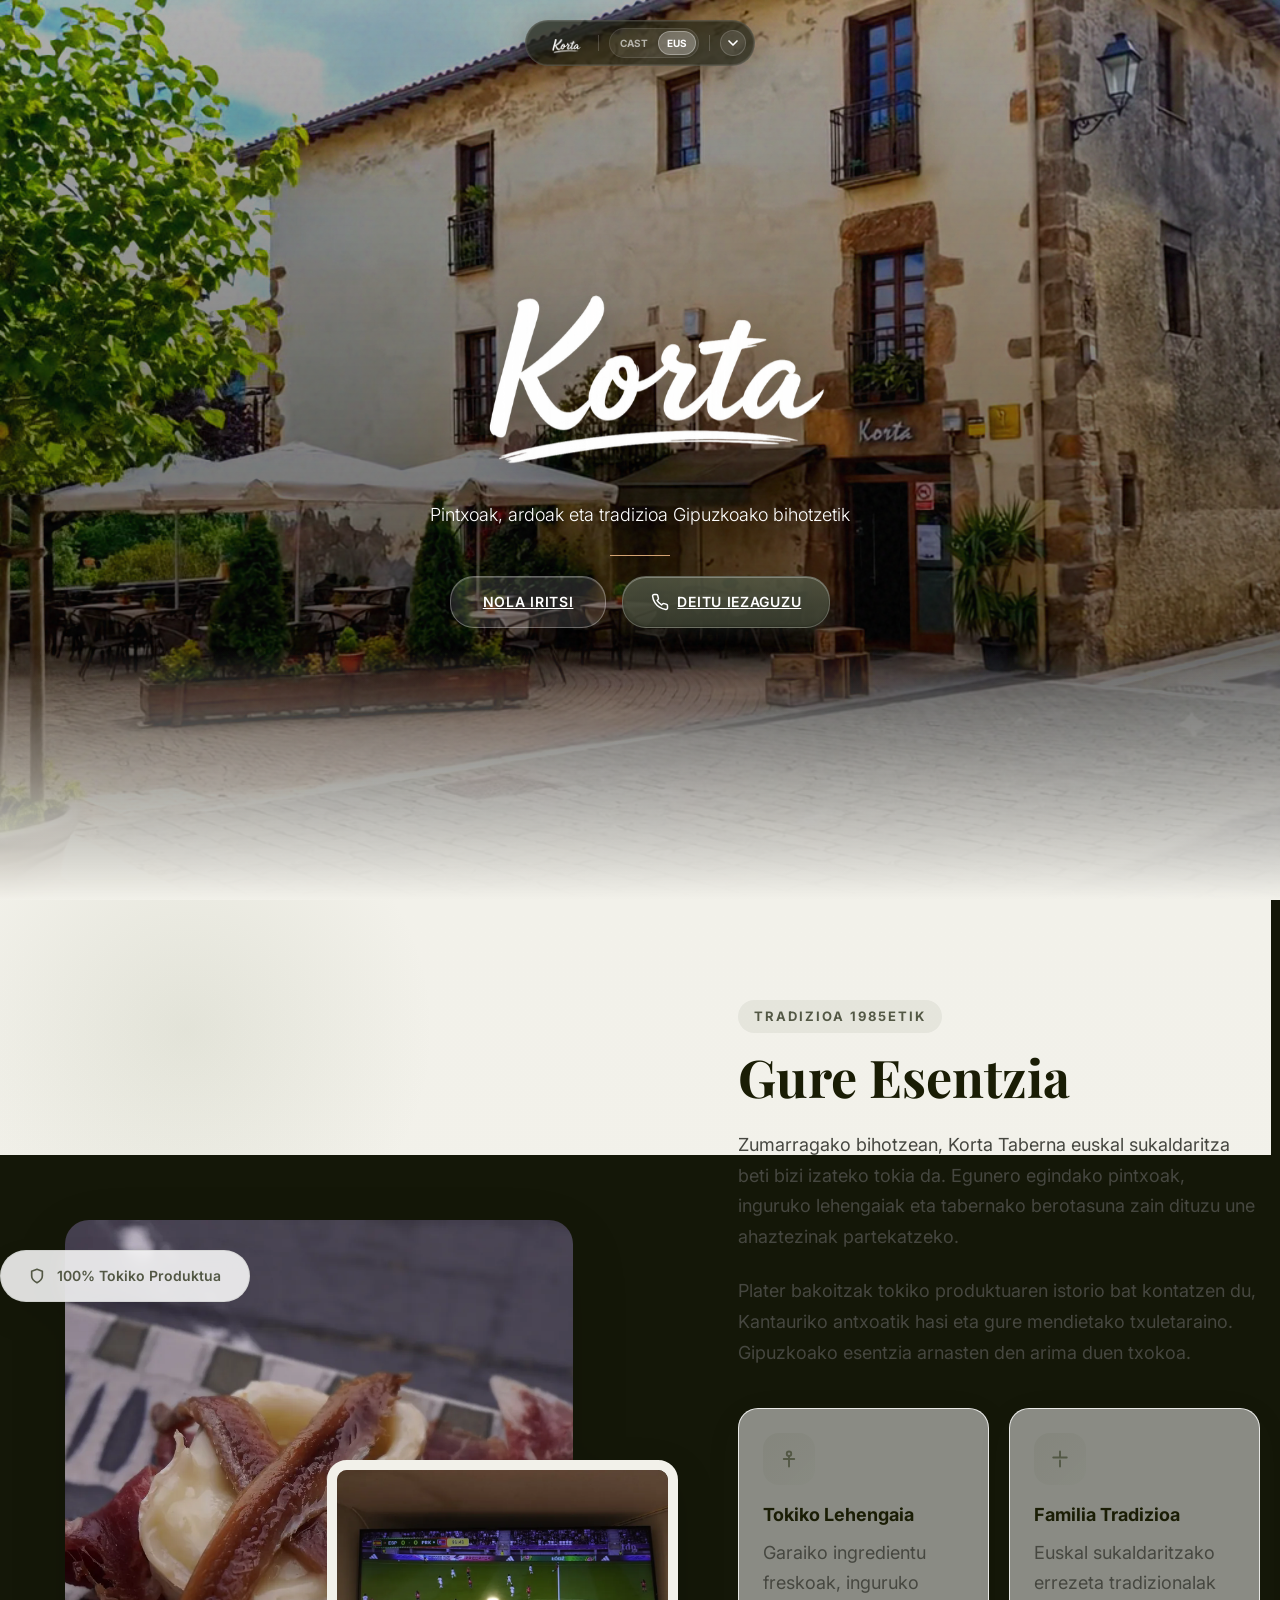
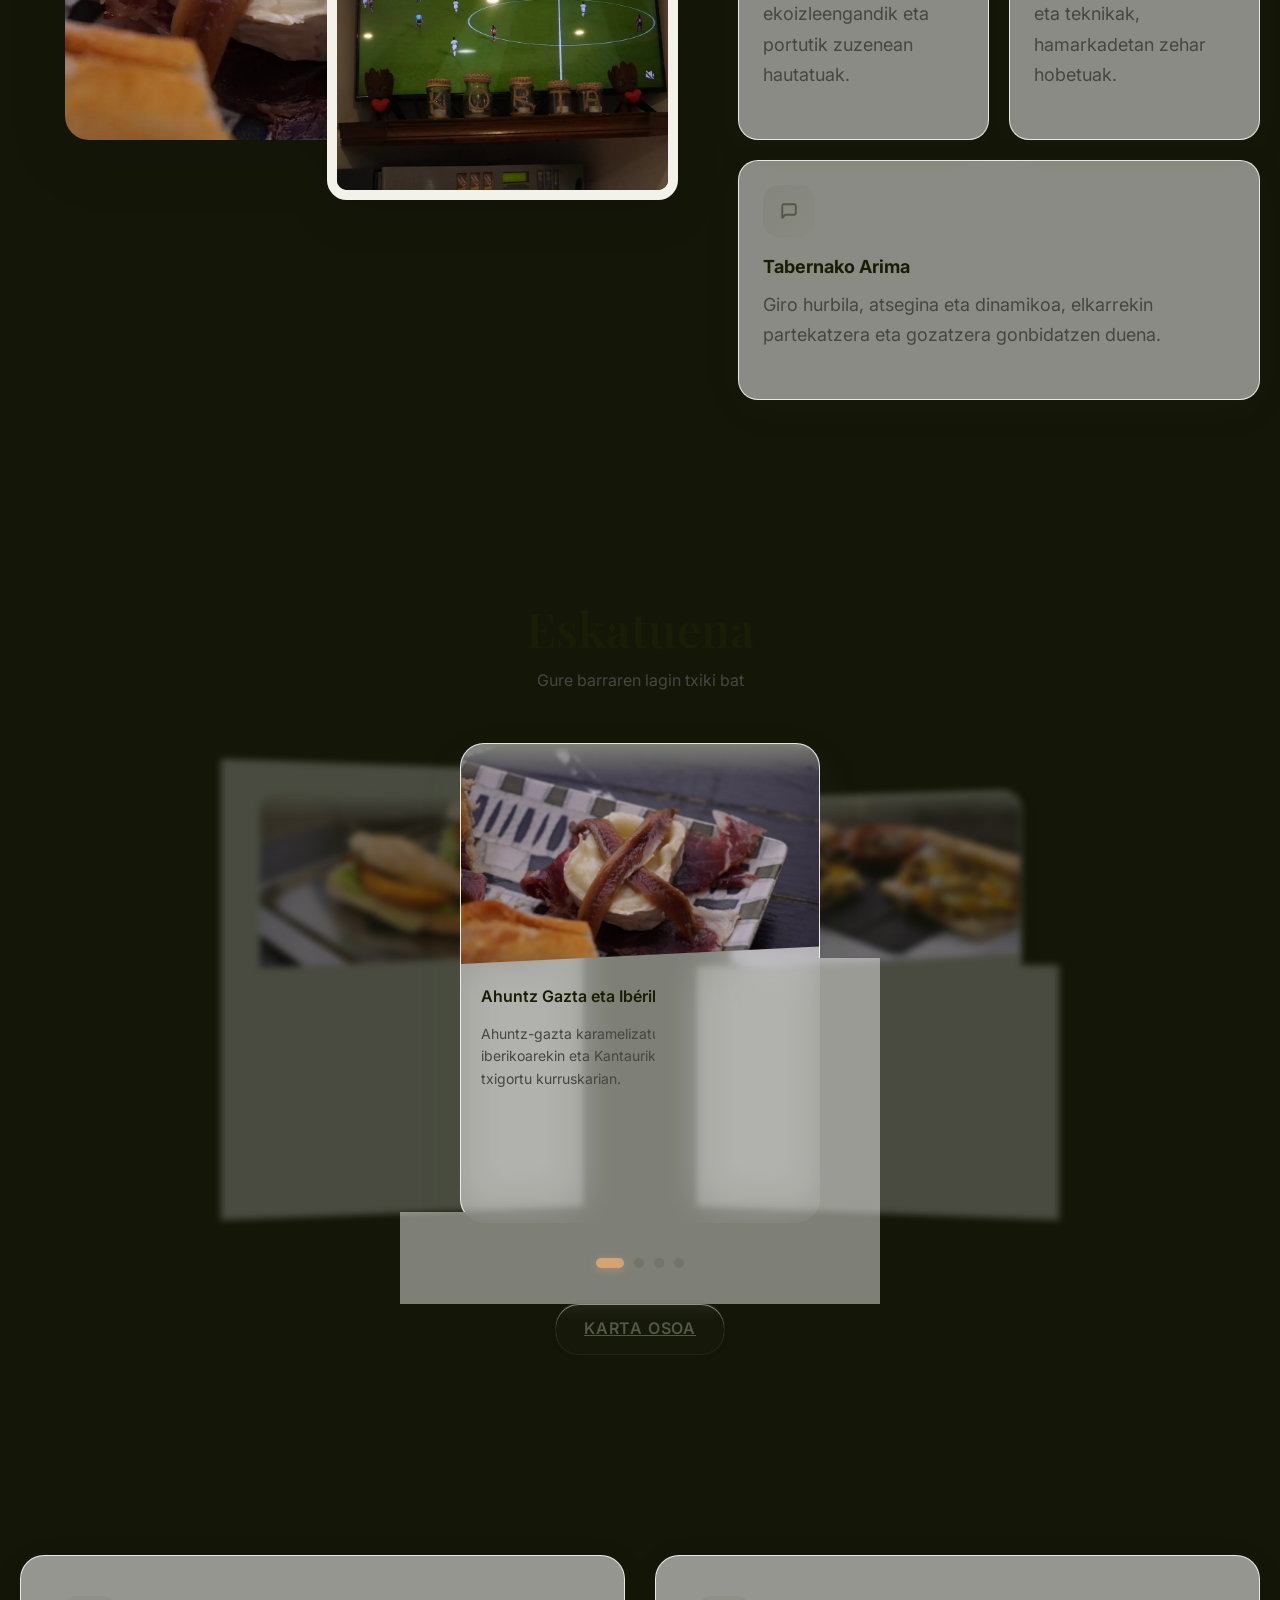
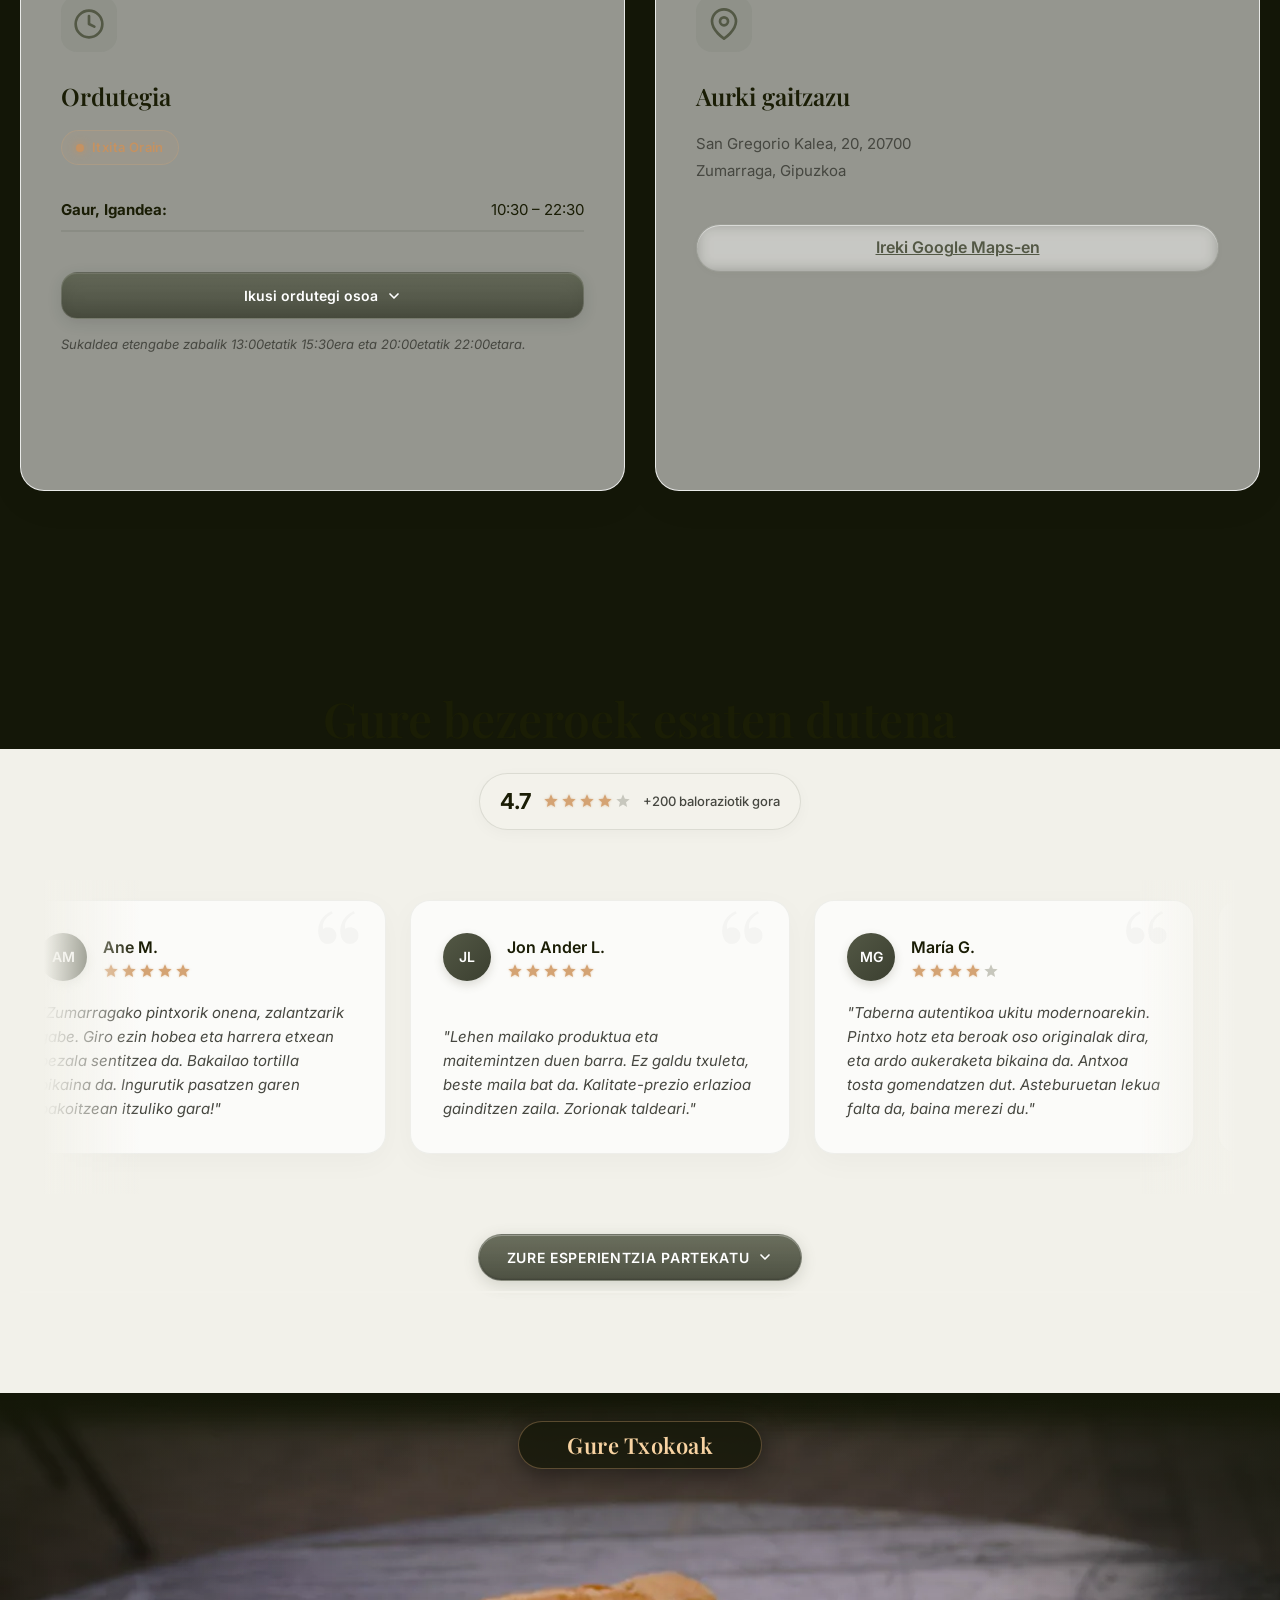
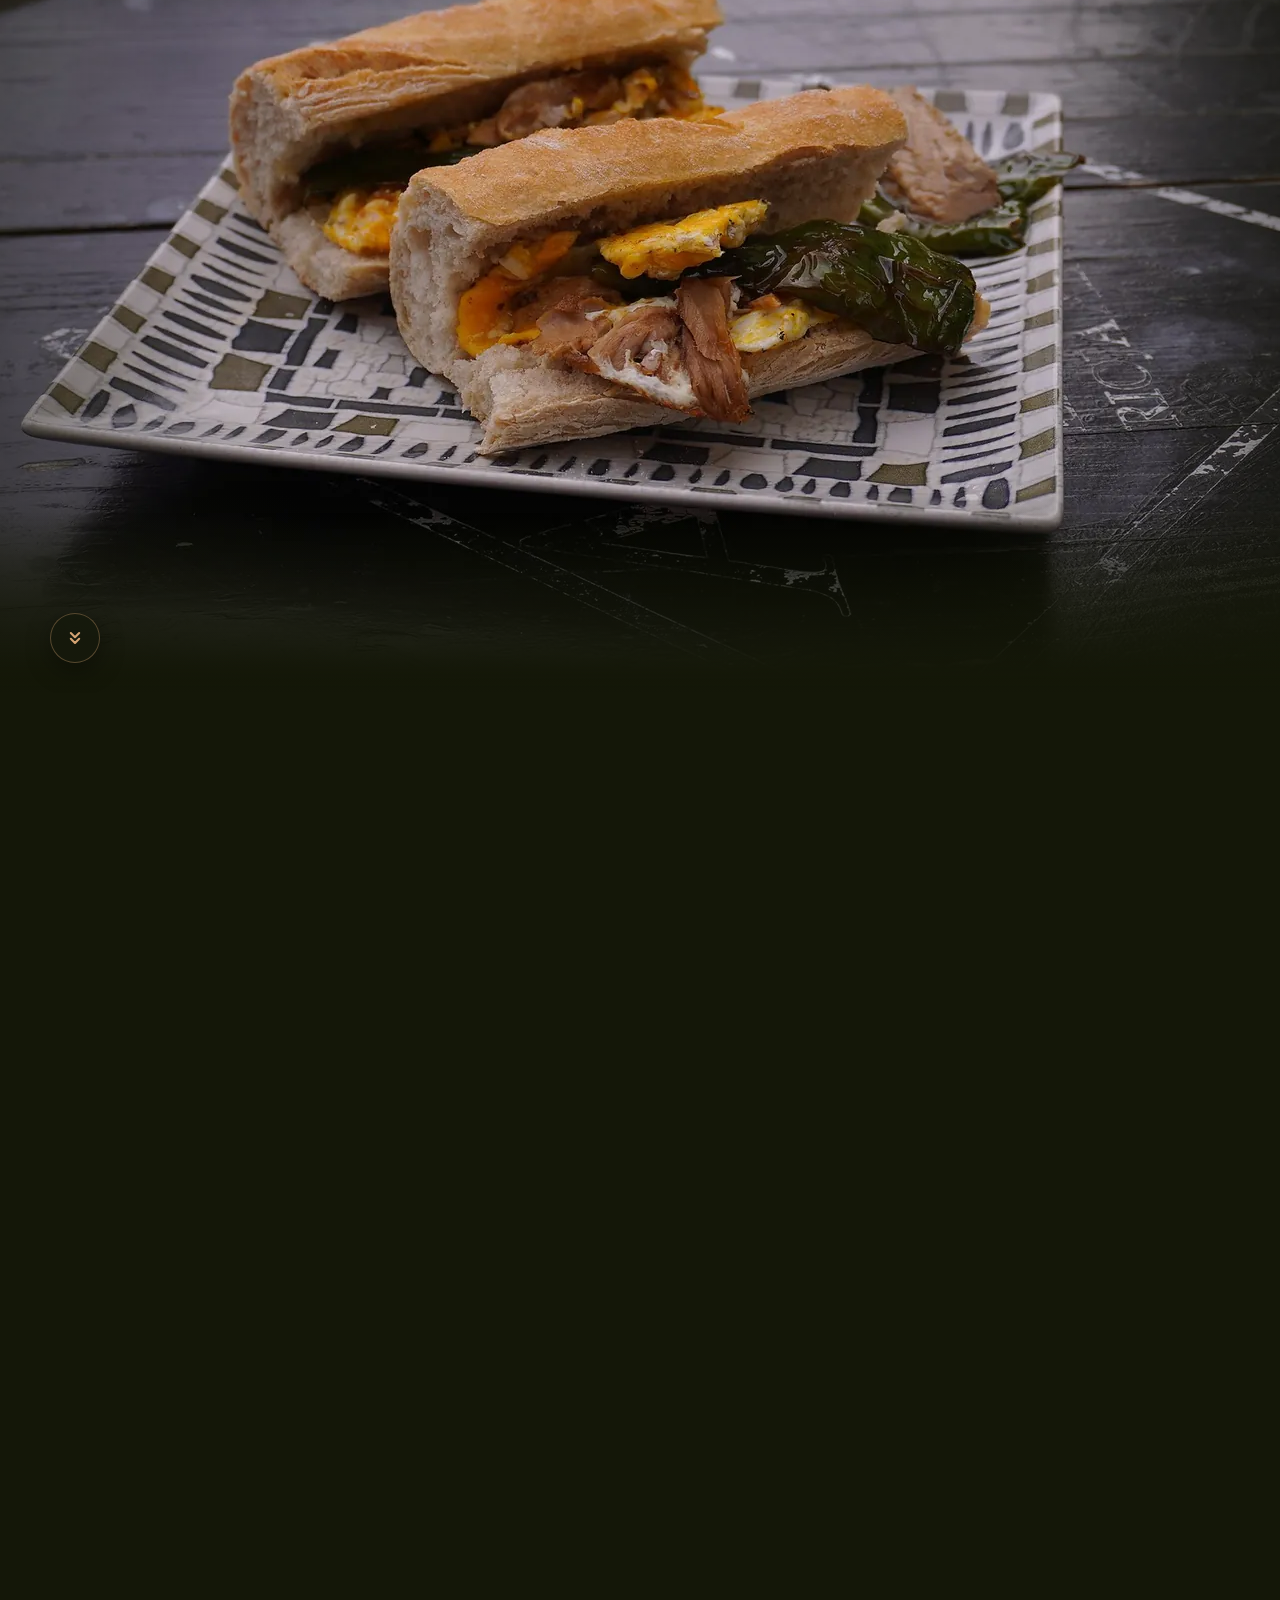
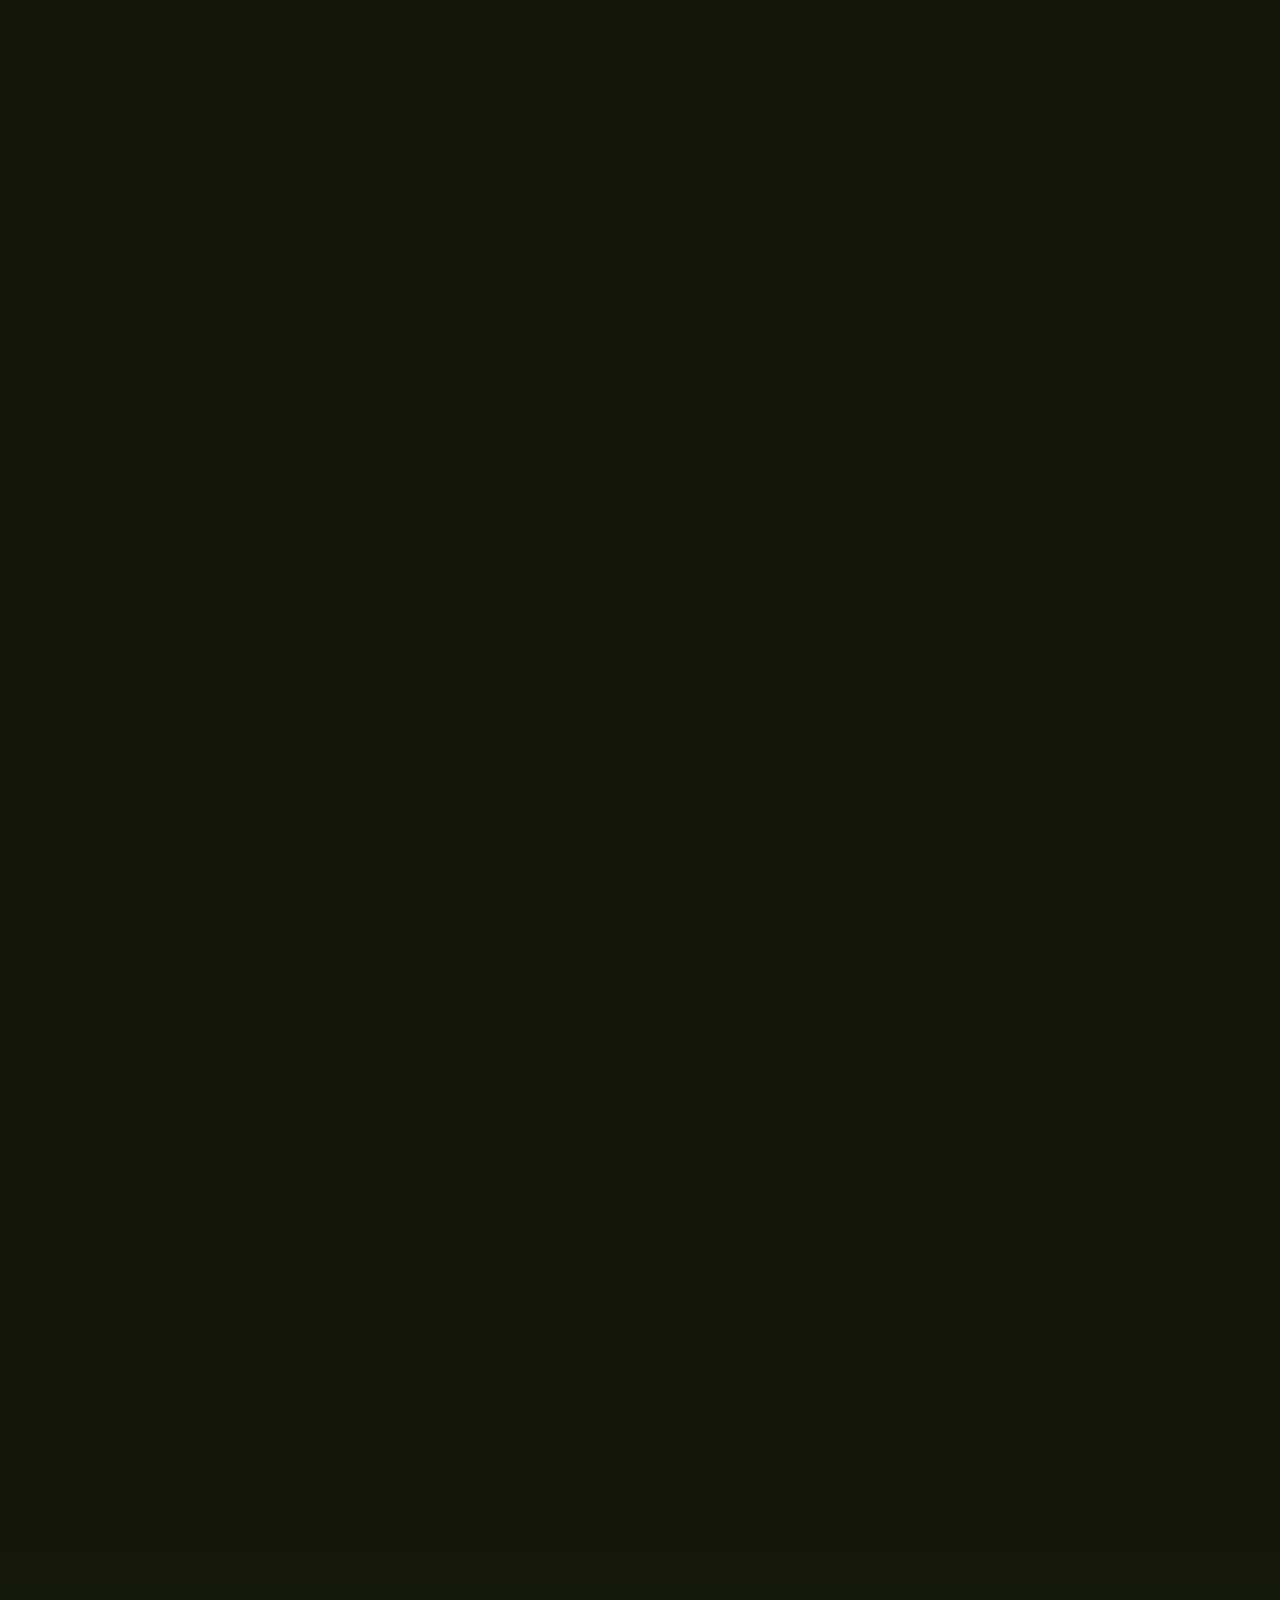
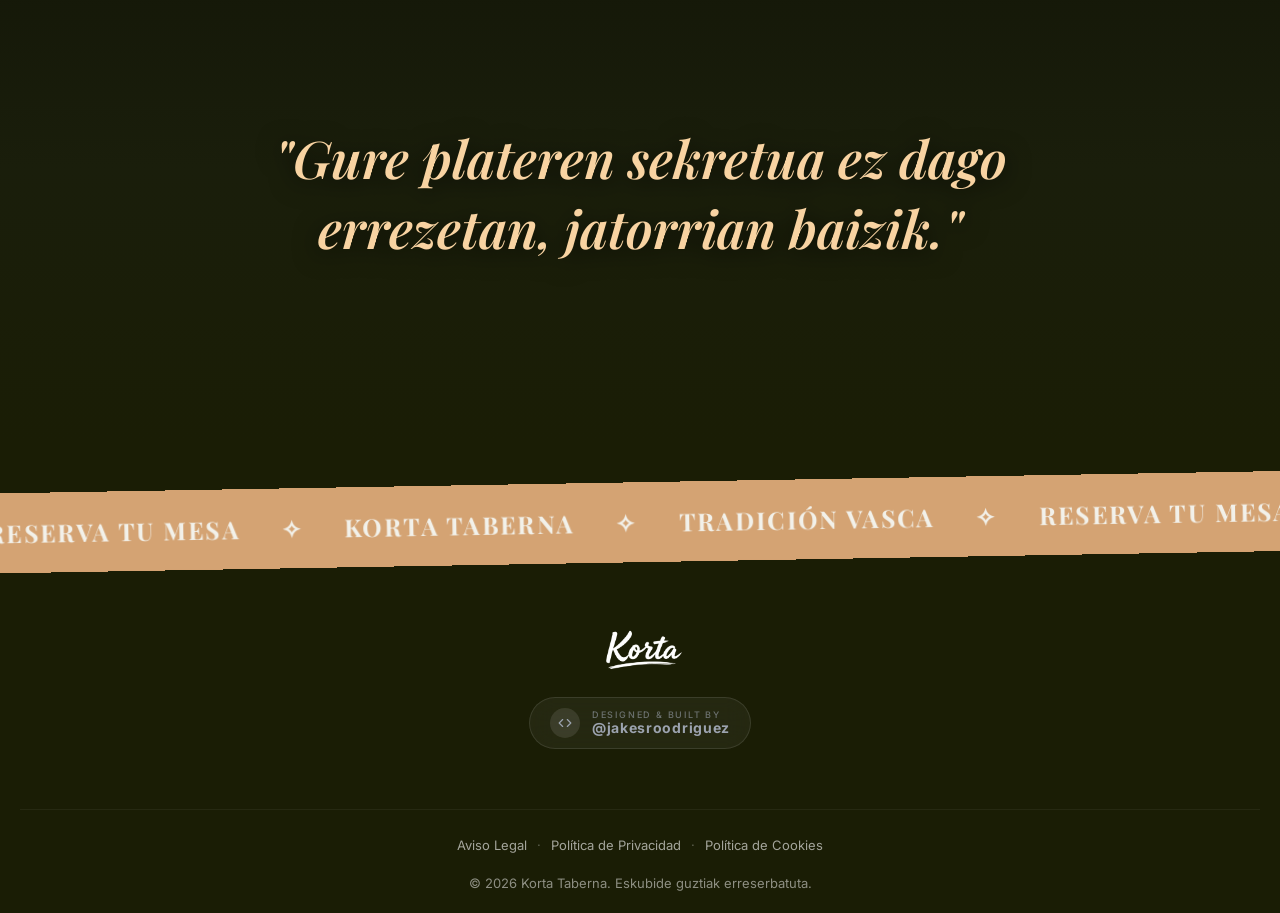
==== commit dd3736ba: "feat: animacion fluida de salida y entrada para isla de navegacion movil y transicion en carrusel de" ====
--- a/index.html
+++ b/index.html
@@ -1,847 +1,854 @@
-<!DOCTYPE html>
-<html lang="es">
-
-<head>
-    <meta charset="UTF-8">
-    <meta name="viewport" content="width=device-width, initial-scale=1.0">
-    <title>Korta Taberna | Mejor Taberna Zumarraga</title>
-    <meta name="description"
-        content="Korta Taberna en Zumarraga (Gipuzkoa). Pintxos elaborados a diario con materia prima local, brasa, raciones y cocina tradicional vasca desde 1985. / Euskal sukaldaritza tradizionala Zumarragan.">
-    <meta name="robots" content="index, follow">
-    <link rel="canonical" href="https://kortataberna.com/">
-    <link rel="alternate" hreflang="es" href="https://kortataberna.com/?lang=es">
-    <link rel="alternate" hreflang="eu" href="https://kortataberna.com/?lang=eu">
-    <link rel="alternate" hreflang="x-default" href="https://kortataberna.com/">
-    <link rel="icon" type="image/png" href="assets/images/favicon.png">
-
-    <!-- Open Graph / Facebook -->
-    <meta property="og:type" content="website">
-    <meta property="og:url" content="https://kortataberna.com/">
-    <meta property="og:title" content="Korta Taberna | Mejor Taberna Zumarraga">
-    <meta property="og:description"
-        content="Korta Taberna en Zumarraga. Pintxos elaborados a diario, cocina de brasa, producto de cercanía y tradición familiar desde 1985.">
-    <meta property="og:image" content="https://kortataberna.com/assets/images/foto-principal.png">
-
-    <!-- Twitter -->
-    <meta property="twitter:card" content="summary_large_image">
-    <meta property="twitter:url" content="https://kortataberna.com/">
-    <meta property="twitter:title" content="Korta Taberna | Mejor Taberna Zumarraga">
-    <meta property="twitter:description"
-        content="Korta Taberna en Zumarraga. Pintxos elaborados a diario, cocina de brasa, producto de cercanía y tradición familiar desde 1985.">
-    <meta property="twitter:image" content="https://kortataberna.com/assets/images/foto-principal.png">
-
-    <!-- Schema.org JSON-LD -->
-    <script type="application/ld+json">
-    {
-      "@context": "https://schema.org",
-      "@type": "Restaurant",
-      "name": "Korta Taberna",
-      "image": [
-        "https://kortataberna.com/assets/images/foto-principal.png"
-      ],
-      "@id": "https://kortataberna.com/#restaurant",
-      "url": "https://kortataberna.com/",
-      "telephone": "+34943715288",
-      "priceRange": "$$",
-      "menu": "https://kortataberna.com/#carta",
-      "servesCuisine": ["Basque", "Spanish"],
-      "address": {
-        "@type": "PostalAddress",
-        "streetAddress": "San Gregorio Kalea, 20",
-        "addressLocality": "Zumarraga",
-        "addressRegion": "Gipuzkoa",
-        "postalCode": "20700",
-        "addressCountry": "ES"
-      },
-      "geo": {
-        "@type": "GeoCoordinates",
-        "latitude": 43.0866015,
-        "longitude": -2.3091887
-      },
-      "openingHoursSpecification": [
-        {
-          "@type": "OpeningHoursSpecification",
-          "dayOfWeek": [
-            "Tuesday",
-            "Wednesday",
-            "Thursday",
-            "Friday",
-            "Saturday"
-          ],
-          "opens": "09:00",
-          "closes": "22:30"
-        },
-        {
-          "@type": "OpeningHoursSpecification",
-          "dayOfWeek": "Sunday",
-          "opens": "10:00",
-          "closes": "16:00"
-        }
-      ],
-      "sameAs": [
-        "https://www.instagram.com/jakesroodriguez"
-      ]
-    }
-    </script>
-
-    <!-- Google Fonts -->
-    <link rel="preconnect" href="https://fonts.googleapis.com">
-    <link rel="preconnect" href="https://fonts.gstatic.com" crossorigin>
-    <link
-        href="https://fonts.googleapis.com/css2?family=Inter:wght@300;400;500;600&family=Playfair+Display:wght@400;600;700&display=swap"
-        rel="stylesheet">
-
-    <link rel="stylesheet" href="css/styles.css">
-</head>
-
-<body>
-
-    <!-- CABECERA ISLA DINÁMICA FLOTANTE (DYNAMIC ISLAND) -->
-    <div class="island-wrapper">
-    <nav class="dynamic-island" id="header">
-        <!-- Fila Principal (Comprimida) -->
-        <div class="island-main-row">
-            <div class="island-brand-slot">
-                <a href="#" class="logo">
-                    <img src="assets/images/logo.png"
-                        alt="Korta Taberna - Pintxos y cocina vasca en Zumarraga / Pintxoak eta euskal sukaldaritza Zumarragan">
-                </a>
-            </div>
-
-            <div class="island-center-slot">
-                <div class="island-divider"></div>
-                <!-- Selector de Idioma visible siempre (incluso comprimido) -->
-                <div class="lang-selector-island">
-                    <button id="lang-btn-es" class="lang-btn" data-lang="es">CAST</button>
-                    <button id="lang-btn-eu" class="lang-btn active" data-lang="eu">EUS</button>
-                </div>
-                <div class="island-divider"></div>
-            </div>
-
-            <div class="island-action-slot">
-                <button class="island-toggle" aria-label="Expandir menú">
-                    <svg class="chevron-down" width="16" height="16" viewBox="0 0 24 24" fill="none" stroke="currentColor"
-                        stroke-width="2.5" stroke-linecap="round" stroke-linejoin="round">
-                        <polyline points="6 9 12 15 18 9"></polyline>
-                    </svg>
-                </button>
-            </div>
-        </div>
-
-        <!-- Fila Desplegable (Expandida) -->
-        <div class="island-content-row">
-            <!-- Menú de navegación atajos -->
-            <div class="nav-menu">
-                <a href="#carta" id="island-nav-carta" class="island-nav-btn">
-                    <svg width="14" height="14" viewBox="0 0 24 24" fill="none" stroke="currentColor" stroke-width="2.5"
-                        stroke-linecap="round" stroke-linejoin="round" style="margin-right: 6px;">
-                        <path d="M4 19.5A2.5 2.5 0 0 1 6.5 17H20"></path>
-                        <path d="M6.5 2H20v20H6.5A2.5 2.5 0 0 1 4 19.5v-15A2.5 2.5 0 0 1 6.5 2z"></path>
-                    </svg>
-                    <span data-key="nav_carta">Carta</span>
-                </a>
-                <a href="#contacto" id="island-nav-contacto" class="island-nav-btn">
-                    <svg width="14" height="14" viewBox="0 0 24 24" fill="none" stroke="currentColor" stroke-width="2.5"
-                        stroke-linecap="round" stroke-linejoin="round" style="margin-right: 6px;">
-                        <path d="M21 10c0 7-9 13-9 13s-9-6-9-13a9 9 0 0 1 18 0z"></path>
-                        <circle cx="12" cy="10" r="3"></circle>
-                    </svg>
-                    <span data-key="nav_contacto">Contacto</span>
-                </a>
-                <a href="#" id="island-write-review-trigger" class="island-write-review-trigger-btn">
-                    <svg width="14" height="14" viewBox="0 0 24 24" fill="none" stroke="currentColor" stroke-width="2.5"
-                        stroke-linecap="round" stroke-linejoin="round" style="margin-right: 6px;">
-                        <path d="M11 4H4a2 2 0 0 0-2 2v14a2 2 0 0 0 2 2h14a2 2 0 0 0 2-2v-7"></path>
-                        <path d="M18.5 2.5a2.121 2.121 0 1 1 3 3L12 15l-4 1 1-4 9.5-9.5z"></path>
-                    </svg>
-                    <span data-key="nav_write_review">Dejar Reseña</span>
-                </a>
-            </div>
-
-            <!-- Acciones -->
-            <div class="header-actions">
-                <a href="#contacto" id="island-reserve-link" class="btn-reserve">
-                    <span data-key="nav_reserve">Reservar</span>
-                    <svg width="12" height="12" viewBox="0 0 24 24" fill="none" stroke="currentColor" stroke-width="3"
-                        stroke-linecap="round" stroke-linejoin="round" class="arrow-icon">
-                        <polyline points="9 18 15 12 9 6"></polyline>
-                    </svg>
-                </a>
-                <a href="tel:943715288" id="island-call-link" class="btn-reserve"
-                    style="background-color: var(--color-primary); color: white; border: none; margin-top: -5px;">
-                    <svg width="14" height="14" viewBox="0 0 24 24" fill="none" stroke="currentColor" stroke-width="2"
-                        stroke-linecap="round" stroke-linejoin="round" style="margin-right: 6px;">
-                        <path
-                            d="M22 16.92v3a2 2 0 0 1-2.18 2 19.79 19.79 0 0 1-8.63-3.07 19.5 19.5 0 0 1-6-6 19.79 19.79 0 0 1-3.07-8.67A2 2 0 0 1 4.11 2h3a2 2 0 0 1 2 1.72 12.84 12.84 0 0 0 .7 2.81 2 2 0 0 1-.45 2.11L8.09 9.91a16 16 0 0 0 6 6l1.27-1.27a2 2 0 0 1 2.11-.45 12.84 12.84 0 0 0 2.81.7A2 2 0 0 1 22 16.92z">
-                        </path>
-                    </svg>
-                    <span data-key="hero_call_btn">Llámanos</span>
-                </a>
-            </div>
-        </div>
-
-        <!-- APARTADO DE RESEÑA DENTRO DE LA ISLA (DESPLEGABLE INTERNO) -->
-        <div class="island-review-row" id="island-review-row" style="display: none;">
-            <div class="island-review-header">
-                <button type="button" class="island-review-back" id="island-review-back" aria-label="Volver">
-                    <svg width="14" height="14" viewBox="0 0 24 24" fill="none" stroke="currentColor" stroke-width="2.5"
-                        stroke-linecap="round" stroke-linejoin="round">
-                        <line x1="19" y1="12" x2="5" y2="12"></line>
-                        <polyline points="12 19 5 12 12 5"></polyline>
-                    </svg>
-                </button>
-                <span style="font-size: 13px; font-weight: 600; color: var(--color-text-main);"
-                    data-key="write_review_title">Comparte tu experiencia</span>
-            </div>
-            <form id="island-add-review-form" class="island-review-form">
-                <input type="text" id="island-review-name" required placeholder="Tu nombre">
-
-                <div class="island-rating-container">
-                    <span data-key="form_rating_label"
-                        style="font-size: 11px; font-weight: 600; color: var(--color-text-sec);">Tu valoración</span>
-                    <div class="star-rating-widget island-stars">
-                        <button type="button" class="star-btn island-star-btn" data-value="5"
-                            style="font-size: 18px;">★</button>
-                        <button type="button" class="star-btn island-star-btn" data-value="4"
-                            style="font-size: 18px;">★</button>
-                        <button type="button" class="star-btn island-star-btn" data-value="3"
-                            style="font-size: 18px;">★</button>
-                        <button type="button" class="star-btn island-star-btn" data-value="2"
-                            style="font-size: 18px;">★</button>
-                        <button type="button" class="star-btn island-star-btn" data-value="1"
-                            style="font-size: 18px;">★</button>
-                    </div>
-                    <input type="hidden" id="island-review-rating" value="5" required>
-                </div>
-
-                <textarea id="island-review-comment" required placeholder="Escribe aquí tu opinión..." rows="2"
-                    style="resize: none;"></textarea>
-
-                <button type="submit">
-                    <span data-key="form_submit_text">Enviar reseña</span>
-                </button>
-            </form>
-
-            <div id="island-form-success-msg"
-                style="display: none; align-items: center; justify-content: center; gap: 8px; margin-top: 8px; padding: 10px; background-color: rgba(83, 88, 69, 0.08); border-radius: 8px; border: 1px solid rgba(83, 88, 69, 0.2); color: var(--color-primary); font-size: 11px; font-weight: 500; text-align: center;">
-                <svg width="14" height="14" viewBox="0 0 24 24" fill="none" stroke="#535845" stroke-width="2.5"
-                    stroke-linecap="round" stroke-linejoin="round">
-                    <polyline points="20 6 9 17 4 12"></polyline>
-                </svg>
-                <span data-key="form_success_message">¡Muchas gracias! Tu reseña ha sido añadida correctamente.</span>
-            </div>
-        </div>
-    </nav>
-    </div>
-
-    <!-- 2. SECCIÓN HERO -->
-    <section class="hero" id="inicio">
-        <div class="hero-bg">
-            <video autoplay loop muted playsinline poster="assets/images/hero-poster.png">
-                <source src="assets/videos/hero-video.mp4" type="video/mp4">
-            </video>
-        </div>
-        <div class="hero-content">
-            <h1 class="sr-only" data-key="hero_h1">Korta Taberna | Pintxos y cocina vasca tradicional en Zumarraga</h1>
-            <img src="assets/images/logo.png" alt="Korta Taberna - Logo Oficial / Logo Ofiziala"
-                class="hero-logo-img">
-            <p class="hero-subtitle" data-key="hero_subtitle">Pintxos, vinos y tradición desde el corazón de Gipuzkoa
-            </p>
-            <div class="hero-line"></div>
-            <div class="hero-buttons" style="flex-wrap: wrap;">
-                <a id="hero-map-link"
-                    href="https://www.google.com/maps/place/Korta+Taberna/@43.0866015,-2.3091887,17z/data=!3m1!4b1!4m6!3m5!1s0xd502df11ab79553:0xcd673bb715aad0d!8m2!3d43.0866015!4d-2.3091887!16s%2Fg%2F11gf96dtr4?entry=ttu"
-                    target="_blank" rel="noopener noreferrer" class="btn-secondary">
-                    <span data-key="hero_map_btn">Cómo llegar</span>
-                </a>
-                <a id="hero-call-link" href="tel:943715288" class="btn-primary">
-                    <svg width="18" height="18" viewBox="0 0 24 24" fill="none" stroke="currentColor" stroke-width="2"
-                        stroke-linecap="round" stroke-linejoin="round" style="margin-right: 8px;">
-                        <path
-                            d="M22 16.92v3a2 2 0 0 1-2.18 2 19.79 19.79 0 0 1-8.63-3.07 19.5 19.5 0 0 1-6-6 19.79 19.79 0 0 1-3.07-8.67A2 2 0 0 1 4.11 2h3a2 2 0 0 1 2 1.72 12.84 12.84 0 0 0 .7 2.81 2 2 0 0 1-.45 2.11L8.09 9.91a16 16 0 0 0 6 6l1.27-1.27a2 2 0 0 1 2.11-.45 12.84 12.84 0 0 0 2.81.7A2 2 0 0 1 22 16.92z">
-                        </path>
-                    </svg>
-                    <span data-key="hero_call_btn">Llamar</span>
-                </a>
-            </div>
-        </div>
-    </section>
-
-    <!-- 3. NUESTRA ESENCIA -->
-    <section class="about" id="sobre-nosotros">
-        <div class="container about-grid reveal">
-            <div class="about-collage">
-                <img src="assets/images/pintxos/pintxo-04.jpg"
-                    alt="Pintxo de rulo de cabra con jamón ibérico y anchoa en Korta Taberna / Ahuntz gazta, urdaiazpiko iberikoa eta antxoa pintxoa Korta Tabernan"
-                    class="collage-img-primary" loading="lazy">
-                <img src="assets/images/taberna/taberna-01.jpg"
-                    alt="Barra y ambiente de Korta Taberna con televisión en Zumarraga / Korta Tabernako barra eta giroa telebistarekin Zumarragan"
-                    class="collage-img-secondary" loading="lazy">
-                <div class="collage-badge">
-                    <svg width="16" height="16" viewBox="0 0 24 24" fill="none" stroke="currentColor" stroke-width="2.5"
-                        stroke-linecap="round" stroke-linejoin="round">
-                        <path d="M12 22s8-4 8-10V5l-8-3-8 3v7c0 6 8 10 8 10z" />
-                    </svg>
-                    <span data-key="badge_local_product">100% Tokiko Produktua</span>
-                </div>
-            </div>
-            <div class="about-text">
-                <span class="tag" data-key="about_tag">Tradición desde 1985</span>
-                <h2 data-key="about_title">Nuestra Esencia</h2>
-                <p data-key="about_p1">En el corazón de Zumarraga, Korta Taberna es el lugar donde la cocina vasca de
-                    siempre se convierte en experiencia. Nuestros pintxos elaborados a diario, la materia prima de
-                    cercanía y el calor de la barra te esperan para compartir momentos inolvidables.</p>
-                <p data-key="about_p2">Cada plato cuenta una historia de producto local, desde la anchoa del Cantábrico
-                    hasta la txuleta de nuestras montañas. Un rincón con alma donde se respira la esencia de Gipuzkoa.
-                </p>
-
-                <!-- Pilares de Valor -->
-                <div class="about-pillars">
-                    <div class="about-pillar stagger-item">
-                        <div class="pillar-icon-wrap">
-                            <svg width="18" height="18" viewBox="0 0 24 24" fill="none" stroke="currentColor"
-                                stroke-width="2.5" stroke-linecap="round" stroke-linejoin="round">
-                                <circle cx="12" cy="5" r="3"></circle>
-                                <path d="M12 22V8M5 12h14" />
-                            </svg>
-                        </div>
-                        <div class="pillar-text">
-                            <h3 data-key="pillar1_title">Materia Prima Local</h3>
-                            <p data-key="pillar1_desc">Ingredientes frescos y de temporada seleccionados directamente de
-                                productores locales y del puerto.</p>
-                        </div>
-                    </div>
-                    <div class="about-pillar stagger-item">
-                        <div class="pillar-icon-wrap">
-                            <svg width="18" height="18" viewBox="0 0 24 24" fill="none" stroke="currentColor"
-                                stroke-width="2.5" stroke-linecap="round" stroke-linejoin="round">
-                                <path d="M12 22v-8m0-4V2m-9 8h18" />
-                            </svg>
-                        </div>
-                        <div class="pillar-text">
-                            <h3 data-key="pillar2_title">Tradición Familiar</h3>
-                            <p data-key="pillar2_desc">Recetas tradicionales y técnicas culinarias vascas perfeccionadas
-                                a lo largo de décadas.</p>
-                        </div>
-                    </div>
-                    <div class="about-pillar stagger-item">
-                        <div class="pillar-icon-wrap">
-                            <svg width="18" height="18" viewBox="0 0 24 24" fill="none" stroke="currentColor"
-                                stroke-width="2.5" stroke-linecap="round" stroke-linejoin="round">
-                                <path d="M21 15a2 2 0 0 1-2 2H7l-4 4V5a2 2 0 0 1 2-2h14a2 2 0 0 1 2 2z"></path>
-                            </svg>
-                        </div>
-                        <div class="pillar-text">
-                            <h3 data-key="pillar3_title">El Alma de la Barra</h3>
-                            <p data-key="pillar3_desc">Un ambiente cercano, acogedor y dinámico que invita a compartir y
-                                disfrutar juntos.</p>
-                        </div>
-                    </div>
-                </div>
-            </div>
-        </div>
-    </section>
-
-    <!-- 4. NUESTRA CARTA -->
-    <section class="menu" id="carta">
-        <div class="container reveal">
-            <div class="section-header">
-                <h2 data-key="menu_title">Lo más pedido</h2>
-                <p data-key="menu_subtitle">Una pequeña muestra de nuestra barra</p>
-            </div>
-
-            <div class="menu-carousel" id="menuCarousel">
-                <!-- Tarjeta 1 -->
-                <div class="menu-card active">
-                    <div class="card-img" role="img"
-                        aria-label="Pintxo de Rulo de Cabra con Jamón Ibérico y Anchoa - Korta Taberna"
-                        style="background-image: url('assets/images/pintxos/pintxo-04.jpg');"></div>
-                    <div class="card-content">
-                        <div class="card-header">
-                            <h3 data-key="menu_card1_title">Pintxo de Rulo de Cabra con Ibérico</h3>
-                            <span class="price">4,50€</span>
-                        </div>
-                        <p data-key="menu_card1_desc">Medallón de queso de cabra caramelizado con jamón ibérico curado y anchoa del Cantábrico sobre tosta crujiente.</p>
-                    </div>
-                </div>
-
-                <!-- Tarjeta 2 -->
-                <div class="menu-card next-1">
-                    <div class="card-img" role="img"
-                        aria-label="Bocadillo de Hongos Silvestres y Huevo Campero - Korta Taberna"
-                        style="background-image: url('assets/images/pintxos/pintxo-08.jpg');"></div>
-                    <div class="card-content">
-                        <div class="card-header">
-                            <h3 data-key="menu_card2_title">Bocadillo de Hongos Silvestres y Huevo Campero</h3>
-                            <span class="price">5,50€</span>
-                        </div>
-                        <p data-key="menu_card2_desc">Pan rústico recién tostado con revuelto meloso de setas y hongos silvestres salteados con huevos camperos.</p>
-                    </div>
-                </div>
-
-                <!-- Tarjeta 3 -->
-                <div class="menu-card next-2">
-                    <div class="card-img" role="img"
-                        aria-label="Bocatín de Lomo con Huevo y Pimiento Verde - Korta Taberna"
-                        style="background-image: url('assets/images/pintxos/pintxo-01.jpg');">
-                    </div>
-                    <div class="card-content">
-                        <div class="card-header">
-                            <h3 data-key="menu_card3_title">Bocatín de Lomo con Huevo y Pimiento Verde</h3>
-                            <span class="price">5,00€</span>
-                        </div>
-                        <p data-key="menu_card3_desc">Lomo adobado a la plancha con huevo revuelto jugoso y pimiento verde del país en pan rústico crujiente.</p>
-                    </div>
-                </div>
-
-                <!-- Tarjeta 4 -->
-                <div class="menu-card hidden-card">
-                    <div class="card-img" role="img" aria-label="Bocadillo de Pollo Crujiente con Bacon y Queso - Korta Taberna"
-                        style="background-image: url('assets/images/pintxos/pintxo-10.jpg');">
-                    </div>
-                    <div class="card-content">
-                        <div class="card-header">
-                            <h3 data-key="menu_card4_title">Bocadillo de Pollo Crujiente con Bacon y Queso</h3>
-                            <span class="price">6,00€</span>
-                        </div>
-                        <p data-key="menu_card4_desc">Pechuga de pollo empanada crujiente con bacon ahumado, queso fundido, lechuga fresca y tomate natural.</p>
-                    </div>
-                </div>
-            </div>
-
-            <div class="menu-carousel-dots" id="menuCarouselDots">
-                <button type="button" class="carousel-dot active" data-index="0" aria-label="Plato 1"></button>
-                <button type="button" class="carousel-dot" data-index="1" aria-label="Plato 2"></button>
-                <button type="button" class="carousel-dot" data-index="2" aria-label="Plato 3"></button>
-                <button type="button" class="carousel-dot" data-index="3" aria-label="Plato 4"></button>
-            </div>
-
-            <div class="menu-action">
-                <a href="#carta" class="btn-outline" data-key="menu_btn" id="fullMenuBtn">Carta completa</a>
-            </div>
-        </div>
-    </section>
-
-    <!-- 5. HORARIO Y UBICACIÓN -->
-    <section class="info" id="contacto">
-        <div class="container reveal">
-            <h2 class="sr-only" data-key="info_section_title">Contacto, Horario y Ubicación</h2>
-            <div class="info-grid">
-                <!-- Horario -->
-                <div class="info-card stagger-item">
-                    <div class="icon-wrap">
-                        <svg width="32" height="32" viewBox="0 0 24 24" fill="none" stroke="#535845" stroke-width="2"
-                            stroke-linecap="round" stroke-linejoin="round">
-                            <circle cx="12" cy="12" r="10"></circle>
-                            <polyline points="12 6 12 12 16 14"></polyline>
-                        </svg>
-                    </div>
-                    <h3 data-key="info_hours_title">Horario de apertura</h3>
-                    <div id="status-badge" class="status-badge"></div>
-                    <div id="today-schedule" class="today-schedule"></div>
-                    <button type="button" class="btn-schedule-toggle" id="btn-schedule-toggle">
-                        <span data-key="btn_view_full_schedule">Ver horario completo</span>
-                        <svg class="chevron" width="16" height="16" viewBox="0 0 24 24" fill="none" stroke="currentColor" stroke-width="2.5" stroke-linecap="round" stroke-linejoin="round">
-                            <polyline points="6 9 12 15 18 9"></polyline>
-                        </svg>
-                    </button>
-                    <div class="schedule-collapsible" id="schedule-collapsible">
-                        <ul class="schedule-list">
-                            <li><span data-key="day_mon">Lunes:</span> <span>09:00 – 22:30</span></li>
-                            <li><span data-key="day_tue">Martes:</span> <span>09:00 – 22:30</span></li>
-                            <li><span data-key="day_wed">Miércoles:</span> <span>09:00 – 22:30</span></li>
-                            <li><span data-key="day_thu">Jueves:</span> <span>09:00 – 22:30</span></li>
-                            <li><span data-key="day_fri">Viernes:</span> <span>09:00 – 22:30</span></li>
-                            <li><span data-key="day_sat">Sábado:</span> <span>10:30 – 00:30</span></li>
-                            <li><span data-key="day_sun">Domingo:</span> <span>10:30 – 22:30</span></li>
-                        </ul>
-                    </div>
-                    <p class="schedule-note" data-key="info_hours_note">Cocina ininterrumpida de 13:00 a 15:30 y de
-                        20:00 a 22:00.</p>
-                </div>
-
-                <!-- Ubicación -->
-                <div class="info-card stagger-item">
-                    <div class="icon-wrap">
-                        <svg width="32" height="32" viewBox="0 0 24 24" fill="none" stroke="#535845" stroke-width="2"
-                            stroke-linecap="round" stroke-linejoin="round">
-                            <path d="M21 10c0 7-9 13-9 13s-9-6-9-13a9 9 0 0 1 18 0z"></path>
-                            <circle cx="12" cy="10" r="3"></circle>
-                        </svg>
-                    </div>
-                    <h3 data-key="info_loc_title">Encuéntranos</h3>
-                    <p class="address">San Gregorio Kalea, 20, 20700<br>Zumarraga, Gipuzkoa</p>
-                    <a href="https://www.google.com/maps/place/Korta+Taberna/@43.0866015,-2.3091887,17z/data=!3m1!4b1!4m6!3m5!1s0xd502df11ab79553:0xcd673bb715aad0d!8m2!3d43.0866015!4d-2.3091887!16s%2Fg%2F11gf96dtr4?entry=ttu"
-                        target="_blank" rel="noopener noreferrer" class="btn-outline-map" data-key="info_loc_btn">Abrir
-                        en Google Maps</a>
-
-                    <div class="map-placeholder">
-                        <iframe
-                            src="https://www.google.com/maps/embed?pb=!1m18!1m12!1m3!1d2913.6669926456075!2d-2.3113773!3d43.0866015!2m3!1f0!2f0!3f0!3m2!1i1024!2i768!4f13.1!3m3!1m2!1s0xd502df11ab79553%3A0xcd673bb715aad0d!2sKorta%20Taberna!5e0!3m2!1ses!2ses!4v1716060183023!5m2!1ses!2ses"
-                            width="100%" height="150" style="border:0; border-radius: 8px; margin-top: 20px;"
-                            allowfullscreen="" loading="lazy" referrerpolicy="no-referrer-when-downgrade"></iframe>
-                    </div>
-                </div>
-            </div>
-        </div>
-    </section>
-
-    <!-- 6. RESEÑAS (CARRUSEL HORIZONTAL) -->
-    <section class="reviews" id="reseñas">
-        <div class="container reveal">
-            <div class="section-header">
-                <h2 data-key="reviews_title">Lo que dicen nuestros clientes</h2>
-                <div class="rating-overall">
-                    <span class="rating-score">4.7</span>
-                    <span class="stars-svg">
-                        <svg class="star-icon filled" viewBox="0 0 24 24">
-                            <path
-                                d="M12 17.27L18.18 21l-1.64-7.03L22 9.24l-7.19-.61L12 2 9.19 8.63 2 9.24l5.46 4.73L5.82 21z" />
-                        </svg>
-                        <svg class="star-icon filled" viewBox="0 0 24 24">
-                            <path
-                                d="M12 17.27L18.18 21l-1.64-7.03L22 9.24l-7.19-.61L12 2 9.19 8.63 2 9.24l5.46 4.73L5.82 21z" />
-                        </svg>
-                        <svg class="star-icon filled" viewBox="0 0 24 24">
-                            <path
-                                d="M12 17.27L18.18 21l-1.64-7.03L22 9.24l-7.19-.61L12 2 9.19 8.63 2 9.24l5.46 4.73L5.82 21z" />
-                        </svg>
-                        <svg class="star-icon filled" viewBox="0 0 24 24">
-                            <path
-                                d="M12 17.27L18.18 21l-1.64-7.03L22 9.24l-7.19-.61L12 2 9.19 8.63 2 9.24l5.46 4.73L5.82 21z" />
-                        </svg>
-                        <svg class="star-icon" viewBox="0 0 24 24">
-                            <path
-                                d="M12 17.27L18.18 21l-1.64-7.03L22 9.24l-7.19-.61L12 2 9.19 8.63 2 9.24l5.46 4.73L5.82 21z" />
-                        </svg>
-                    </span>
-                    <span class="rating-text" data-key="reviews_subtitle">Basado en +200 reseñas</span>
-                </div>
-            </div>
-
-            <div class="reviews-scroll-container">
-                <div class="reviews-grid" id="reviews-container">
-                    <!-- Reseña 1 -->
-                    <div class="review-card stagger-item">
-                        <div class="review-header">
-                            <div class="reviewer-avatar">AM</div>
-                            <div>
-                                <div class="reviewer-name">Ane M.</div>
-                                <div class="stars-svg">
-                                    <svg class="star-icon filled" viewBox="0 0 24 24">
-                                        <path
-                                            d="M12 17.27L18.18 21l-1.64-7.03L22 9.24l-7.19-.61L12 2 9.19 8.63 2 9.24l5.46 4.73L5.82 21z" />
-                                    </svg>
-                                    <svg class="star-icon filled" viewBox="0 0 24 24">
-                                        <path
-                                            d="M12 17.27L18.18 21l-1.64-7.03L22 9.24l-7.19-.61L12 2 9.19 8.63 2 9.24l5.46 4.73L5.82 21z" />
-                                    </svg>
-                                    <svg class="star-icon filled" viewBox="0 0 24 24">
-                                        <path
-                                            d="M12 17.27L18.18 21l-1.64-7.03L22 9.24l-7.19-.61L12 2 9.19 8.63 2 9.24l5.46 4.73L5.82 21z" />
-                                    </svg>
-                                    <svg class="star-icon filled" viewBox="0 0 24 24">
-                                        <path
-                                            d="M12 17.27L18.18 21l-1.64-7.03L22 9.24l-7.19-.61L12 2 9.19 8.63 2 9.24l5.46 4.73L5.82 21z" />
-                                    </svg>
-                                    <svg class="star-icon filled" viewBox="0 0 24 24">
-                                        <path
-                                            d="M12 17.27L18.18 21l-1.64-7.03L22 9.24l-7.19-.61L12 2 9.19 8.63 2 9.24l5.46 4.73L5.82 21z" />
-                                    </svg>
-                                </div>
-                            </div>
-                        </div>
-                        <p class="review-text" data-key="review1_text">"El mejor pintxo de Zumarraga, sin duda. Ambiente
-                            inmejorable y el trato es como estar en casa. La tortilla de bacalao es espectacular.
-                            ¡Volveremos cada vez que pasemos por la zona!"</p>
-                    </div>
-
-                    <!-- Reseña 2 -->
-                    <div class="review-card stagger-item">
-                        <div class="review-header">
-                            <div class="reviewer-avatar">JL</div>
-                            <div>
-                                <div class="reviewer-name">Jon Ander L.</div>
-                                <div class="stars-svg">
-                                    <svg class="star-icon filled" viewBox="0 0 24 24">
-                                        <path
-                                            d="M12 17.27L18.18 21l-1.64-7.03L22 9.24l-7.19-.61L12 2 9.19 8.63 2 9.24l5.46 4.73L5.82 21z" />
-                                    </svg>
-                                    <svg class="star-icon filled" viewBox="0 0 24 24">
-                                        <path
-                                            d="M12 17.27L18.18 21l-1.64-7.03L22 9.24l-7.19-.61L12 2 9.19 8.63 2 9.24l5.46 4.73L5.82 21z" />
-                                    </svg>
-                                    <svg class="star-icon filled" viewBox="0 0 24 24">
-                                        <path
-                                            d="M12 17.27L18.18 21l-1.64-7.03L22 9.24l-7.19-.61L12 2 9.19 8.63 2 9.24l5.46 4.73L5.82 21z" />
-                                    </svg>
-                                    <svg class="star-icon filled" viewBox="0 0 24 24">
-                                        <path
-                                            d="M12 17.27L18.18 21l-1.64-7.03L22 9.24l-7.19-.61L12 2 9.19 8.63 2 9.24l5.46 4.73L5.82 21z" />
-                                    </svg>
-                                    <svg class="star-icon filled" viewBox="0 0 24 24">
-                                        <path
-                                            d="M12 17.27L18.18 21l-1.64-7.03L22 9.24l-7.19-.61L12 2 9.19 8.63 2 9.24l5.46 4.73L5.82 21z" />
-                                    </svg>
-                                </div>
-                            </div>
-                        </div>
-                        <p class="review-text" data-key="review2_text">"Producto de primera y una barra que enamora. No
-                            te pierdas la txuleta, es de otro nivel. Relación calidad-precio difícil de superar.
-                            Enhorabuena al equipo."</p>
-                    </div>
-
-                    <!-- Reseña 3 -->
-                    <div class="review-card stagger-item">
-                        <div class="review-header">
-                            <div class="reviewer-avatar">MG</div>
-                            <div>
-                                <div class="reviewer-name">María G.</div>
-                                <div class="stars-svg">
-                                    <svg class="star-icon filled" viewBox="0 0 24 24">
-                                        <path
-                                            d="M12 17.27L18.18 21l-1.64-7.03L22 9.24l-7.19-.61L12 2 9.19 8.63 2 9.24l5.46 4.73L5.82 21z" />
-                                    </svg>
-                                    <svg class="star-icon filled" viewBox="0 0 24 24">
-                                        <path
-                                            d="M12 17.27L18.18 21l-1.64-7.03L22 9.24l-7.19-.61L12 2 9.19 8.63 2 9.24l5.46 4.73L5.82 21z" />
-                                    </svg>
-                                    <svg class="star-icon filled" viewBox="0 0 24 24">
-                                        <path
-                                            d="M12 17.27L18.18 21l-1.64-7.03L22 9.24l-7.19-.61L12 2 9.19 8.63 2 9.24l5.46 4.73L5.82 21z" />
-                                    </svg>
-                                    <svg class="star-icon filled" viewBox="0 0 24 24">
-                                        <path
-                                            d="M12 17.27L18.18 21l-1.64-7.03L22 9.24l-7.19-.61L12 2 9.19 8.63 2 9.24l5.46 4.73L5.82 21z" />
-                                    </svg>
-                                    <svg class="star-icon" viewBox="0 0 24 24">
-                                        <path
-                                            d="M12 17.27L18.18 21l-1.64-7.03L22 9.24l-7.19-.61L12 2 9.19 8.63 2 9.24l5.46 4.73L5.82 21z" />
-                                    </svg>
-                                </div>
-                            </div>
-                        </div>
-                        <p class="review-text" data-key="review3_text">"Taberna auténtica con un toque moderno. Los
-                            pintxos fríos y calientes son muy originales, y la selección de vinos es excelente.
-                            Recomiendo la tosta de anchoa. Solo echo en falta un poco más de espacio los fines de
-                            semana, pero merece la pena."</p>
-                    </div>
-                </div>
-            </div>
-
-            <!-- Formulario interactivo para añadir reseña -->
-            <div class="add-review-trigger-wrap">
-                <button type="button" class="btn-primary" id="toggle-review-btn">
-                    <span data-key="btn_write_review">Compartir mi experiencia</span>
-                    <svg class="chevron-icon" width="16" height="16" viewBox="0 0 24 24" fill="none"
-                        stroke="currentColor" stroke-width="2.5" stroke-linecap="round" stroke-linejoin="round"
-                        style="margin-left: 8px;">
-                        <polyline points="6 9 12 15 18 9"></polyline>
-                    </svg>
-                </button>
-            </div>
-
-            <div class="add-review-section reveal" id="collapsible-review-section">
-                <div class="decor-line"></div>
-                <h3 data-key="write_review_title">Comparte tu experiencia</h3>
-                <p data-key="write_review_subtitle" class="add-review-subtitle">Queremos saber tu opinión. Tu reseña
-                    aparecerá instantáneamente en nuestra web.</p>
-
-                <form id="add-review-form" class="review-form">
-                    <div class="form-row">
-                        <div class="form-group">
-                            <label for="review-name" data-key="form_name_label">Tu nombre</label>
-                            <input type="text" id="review-name" required placeholder="Ej. Ana Belén"
-                                autocomplete="name">
-                        </div>
-                        <div class="form-group">
-                            <label data-key="form_rating_label">Tu valoración</label>
-                            <div class="star-rating-widget">
-                                <button type="button" class="star-btn" data-value="5">★</button>
-                                <button type="button" class="star-btn" data-value="4">★</button>
-                                <button type="button" class="star-btn" data-value="3">★</button>
-                                <button type="button" class="star-btn" data-value="2">★</button>
-                                <button type="button" class="star-btn" data-value="1">★</button>
-                            </div>
-                            <input type="hidden" id="review-rating" value="5" required>
-                        </div>
-                    </div>
-
-                    <div class="form-group">
-                        <label for="review-comment" data-key="form_comment_label">Tu comentario</label>
-                        <textarea id="review-comment" required
-                            placeholder="Escribe aquí tu experiencia en Korta Taberna..." rows="4"></textarea>
-                    </div>
-
-                    <button type="submit" class="btn-primary form-submit" id="submit-review-btn">
-                        <span data-key="form_submit_text">Enviar reseña</span>
-                        <svg width="18" height="18" viewBox="0 0 24 24" fill="none" stroke="currentColor"
-                            stroke-width="2" stroke-linecap="round" stroke-linejoin="round" style="margin-left: 8px;">
-                            <line x1="22" y1="2" x2="11" y2="13"></line>
-                            <polygon points="22 2 15 22 11 13 2 9 22 2"></polygon>
-                        </svg>
-                    </button>
-                </form>
-                <div id="form-success-msg" class="form-success-msg">
-                    <svg width="24" height="24" viewBox="0 0 24 24" fill="none" stroke="#535845" stroke-width="2"
-                        stroke-linecap="round" stroke-linejoin="round">
-                        <polyline points="20 6 9 17 4 12"></polyline>
-                    </svg>
-                    <span data-key="form_success_message">¡Muchas gracias! Tu reseña ha sido añadida
-                        correctamente.</span>
-                </div>
-            </div>
-        </div>
-    </section>
-
-    <!-- 7. GALERÍA -->
-    <section class="gallery-fullscreen-stack" id="galeria">
-        <div class="gallery-sticky-wrapper">
-            <div class="gallery-title-slide">
-                <div class="container">
-                    <div class="section-header">
-                        <h2 data-key="gallery_title">Nuestro rincón en imágenes</h2>
-                        <div class="decor-line"></div>
-                    </div>
-                </div>
-            </div>
-
-            <div class="gallery-ui-layer">
-                <button class="gallery-fast-forward"
-                    onclick="document.querySelector('.footer').scrollIntoView({behavior: 'smooth'})" title="Saltar galería" aria-label="Saltar galería">
-                    <span class="ff-text" data-key="gallery_skip_btn">Saltar galería</span>
-                    <svg width="20" height="20" viewBox="0 0 24 24" fill="none" stroke="currentColor" stroke-width="2.5"
-                        stroke-linecap="round" stroke-linejoin="round">
-                        <polyline points="7 13 12 18 17 13"></polyline>
-                        <polyline points="7 6 12 11 17 6"></polyline>
-                    </svg>
-                </button>
-            </div>
-
-            <div class="gallery-fs-item dir-left"
-                style="background-image: url('assets/images/galeria/galeria-01.jpg?v=2');">
-            </div>
-            <div class="gallery-fs-item dir-bottom"
-                style="background-image: url('assets/images/galeria/galeria-02.jpg?v=2');">
-            </div>
-            <div class="gallery-fs-item dir-right"
-                style="background-image: url('assets/images/galeria/galeria-03.jpg?v=2');">
-            </div>
-            <div class="gallery-fs-item dir-top"
-                style="background-image: url('assets/images/galeria/galeria-04.jpg?v=2');">
-            </div>
-            <div class="gallery-fs-item dir-left"
-                style="background-image: url('assets/images/galeria/galeria-05.jpg?v=2');">
-            </div>
-            <div class="gallery-fs-item dir-bottom"
-                style="background-image: url('assets/images/galeria/galeria-06.jpg?v=2');">
-            </div>
-            <div class="gallery-fs-item dir-right"
-                style="background-image: url('assets/images/galeria/galeria-07.jpg?v=2');">
-            </div>
-            <div class="gallery-fs-item dir-top"
-                style="background-image: url('assets/images/galeria/galeria-08.jpg?v=2');">
-            </div>
-            <div class="gallery-fs-item dir-left"
-                style="background-image: url('assets/images/galeria/galeria-09.jpg?v=2');">
-            </div>
-            <div class="gallery-fs-item dir-bottom"
-                style="background-image: url('assets/images/galeria/galeria-10.jpg?v=2');">
-            </div>
-            <div class="gallery-fs-item dir-right"
-                style="background-image: url('assets/images/galeria/galeria-11.jpg?v=2');">
-            </div>
-        </div>
-    </section>
-
-    <!-- TRANSICIÓN A FOOTER -->
-    <section class="footer-transition">
-        <div class="container">
-            <blockquote class="transition-quote reveal">
-                <span data-key="transition_quote">"El secreto de nuestros platos no está en la receta, está en el
-                    origen."</span>
-            </blockquote>
-        </div>
-    </section>
-    <!-- 8. FOOTER -->
-    <footer class="footer">
-        <!-- Interactive Marquee -->
-        <div class="footer-marquee-wrap" onclick="window.location.href='#contacto'">
-            <div class="footer-marquee">
-                <span>RESERVA TU MESA</span>
-                <span>✧</span>
-                <span>KORTA TABERNA</span>
-                <span>✧</span>
-                <span>TRADICIÓN VASCA</span>
-                <span>✧</span>
-                <span>RESERVA TU MESA</span>
-                <span>✧</span>
-                <span>KORTA TABERNA</span>
-                <span>✧</span>
-                <span>TRADICIÓN VASCA</span>
-                <span>✧</span>
-                <span>RESERVA TU MESA</span>
-                <span>✧</span>
-                <span>KORTA TABERNA</span>
-                <span>✧</span>
-                <span>TRADICIÓN VASCA</span>
-                <span>✧</span>
-            </div>
-        </div>
-
-        <div class="container footer-minimal">
-            <div class="footer-col-minimal">
-                <div class="footer-logo">
-                    <img src="assets/images/logo.png" alt="Korta Taberna - Zumarraga" loading="lazy">
-                </div>
-
-
-                <!-- Author Button -->
-                <a href="https://www.instagram.com/jakesroodriguez" target="_blank" rel="noopener noreferrer"
-                    class="author-btn">
-
-                    <!-- Burbuja del Icono -->
-                    <div class="author-btn-icon">
-                        <svg width="18" height="18" viewBox="0 0 24 24" fill="none" stroke="currentColor"
-                            stroke-width="2" stroke-linecap="round" stroke-linejoin="round">
-                            <polyline points="16 18 22 12 16 6"></polyline>
-                            <polyline points="8 6 2 12 8 18"></polyline>
-                        </svg>
-                    </div>
-
-                    <!-- Contenedor de Textos -->
-                    <div class="author-btn-text">
-                        <span class="author-btn-label">Designed & Built by</span>
-                        <span class="author-btn-name">@jakesroodriguez</span>
-                    </div>
-                </a>
-            </div>
-
-            <div class="footer-bottom-minimal">
-                <div class="legal-links">
-                    <a href="#">Aviso Legal</a>
-                    <span>·</span>
-                    <a href="#">Política de Privacidad</a>
-                    <span>·</span>
-                    <a href="#">Política de Cookies</a>
-                </div>
-                <span data-key="footer_copyright">© 2026 Korta Taberna. Todos los derechos reservados.</span>
-            </div>
-        </div>
-    </footer>
-
-    <!-- FULLSCREEN GALLERY -->
-    <div class="fullscreen-gallery" id="fsGallery">
-        <button class="fs-close" id="fsClose">&times;</button>
-        <button class="fs-prev" id="fsPrev">&#10094;</button>
-        <div class="fs-content">
-            <img id="fsImg" src="" alt="Menu item">
-            <div class="fs-caption" id="fsCaption"></div>
-        </div>
-        <button class="fs-next" id="fsNext">&#10095;</button>
-    </div>
-
-    <script src="js/script.js" defer></script>
-</body>
-
-</html>
+<!DOCTYPE html>
+<html lang="es">
+
+<head>
+    <meta charset="UTF-8">
+    <meta name="viewport" content="width=device-width, initial-scale=1.0">
+    <title>Korta Taberna | Mejor Taberna Zumarraga</title>
+    <meta name="description"
+        content="Korta Taberna en Zumarraga (Gipuzkoa). Pintxos elaborados a diario con materia prima local, brasa, raciones y cocina tradicional vasca desde 1985. / Euskal sukaldaritza tradizionala Zumarragan.">
+    <meta name="robots" content="index, follow">
+    <link rel="canonical" href="https://kortataberna.com/">
+    <link rel="alternate" hreflang="es" href="https://kortataberna.com/?lang=es">
+    <link rel="alternate" hreflang="eu" href="https://kortataberna.com/?lang=eu">
+    <link rel="alternate" hreflang="x-default" href="https://kortataberna.com/">
+    <link rel="icon" type="image/webp" href="assets/images/favicon.webp">+
+    <link rel="icon" type="image/png" sizes="32x32" href="assets/images/favicon-32x32.png">+
+    <link rel="apple-touch-icon" href="assets/images/favicon.png">+
+    <!-- Preload Critical LCP Hero Image -->+
+    <link rel="preload" as="image" href="assets/images/hero-poster.webp" type="image/webp" fetchpriority="high">+
+    <!-- DNS-Prefetch for External CDNs -->+
+    <link rel="dns-prefetch" href="https://fonts.googleapis.com">+
+    <link rel="dns-prefetch" href="https://fonts.gstatic.com">
+
+    <!-- Open Graph / Facebook -->
+    <meta property="og:type" content="website">
+    <meta property="og:url" content="https://kortataberna.com/">
+    <meta property="og:title" content="Korta Taberna | Mejor Taberna Zumarraga">
+    <meta property="og:description"
+        content="Korta Taberna en Zumarraga. Pintxos elaborados a diario, cocina de brasa, producto de cercanía y tradición familiar desde 1985.">
+    <meta property="og:image" content="https://kortataberna.com/assets/images/foto-principal.jpg">
+
+    <!-- Twitter -->
+    <meta property="twitter:card" content="summary_large_image">
+    <meta property="twitter:url" content="https://kortataberna.com/">
+    <meta property="twitter:title" content="Korta Taberna | Mejor Taberna Zumarraga">
+    <meta property="twitter:description"
+        content="Korta Taberna en Zumarraga. Pintxos elaborados a diario, cocina de brasa, producto de cercanía y tradición familiar desde 1985.">
+    <meta property="twitter:image" content="https://kortataberna.com/assets/images/foto-principal.jpg">
+
+    <!-- Schema.org JSON-LD -->
+    <script type="application/ld+json">
+    {
+      "@context": "https://schema.org",
+      "@type": "Restaurant",
+      "name": "Korta Taberna",
+      "image": [
+        "https://kortataberna.com/assets/images/foto-principal.webp",+
+        "https://kortataberna.com/assets/images/foto-principal.jpg"
+      ],
+      "@id": "https://kortataberna.com/#restaurant",
+      "url": "https://kortataberna.com/",
+      "telephone": "+34943715288",
+      "priceRange": "$$",
+      "menu": "https://kortataberna.com/#carta",
+      "servesCuisine": ["Basque", "Spanish"],
+      "address": {
+        "@type": "PostalAddress",
+        "streetAddress": "San Gregorio Kalea, 20",
+        "addressLocality": "Zumarraga",
+        "addressRegion": "Gipuzkoa",
+        "postalCode": "20700",
+        "addressCountry": "ES"
+      },
+      "geo": {
+        "@type": "GeoCoordinates",
+        "latitude": 43.0866015,
+        "longitude": -2.3091887
+      },
+      "openingHoursSpecification": [
+        {
+          "@type": "OpeningHoursSpecification",
+          "dayOfWeek": [
+            "Tuesday",
+            "Wednesday",
+            "Thursday",
+            "Friday",
+            "Saturday"
+          ],
+          "opens": "09:00",
+          "closes": "22:30"
+        },
+        {
+          "@type": "OpeningHoursSpecification",
+          "dayOfWeek": "Sunday",
+          "opens": "10:00",
+          "closes": "16:00"
+        }
+      ],
+      "sameAs": [
+        "https://www.instagram.com/jakesroodriguez"
+      ]
+    }
+    </script>
+
+    <!-- Google Fonts -->
+    <link rel="preconnect" href="https://fonts.googleapis.com">
+    <link rel="preconnect" href="https://fonts.gstatic.com" crossorigin>
+    <link
+        href="https://fonts.googleapis.com/css2?family=Inter:wght@300;400;500;600&family=Playfair+Display:wght@400;600;700&display=swap"
+        rel="stylesheet">
+
+    <link rel="stylesheet" href="css/styles.css">
+</head>
+
+<body>
+
+    <!-- CABECERA ISLA DINÁMICA FLOTANTE (DYNAMIC ISLAND) -->
+    <div class="island-wrapper">
+    <nav class="dynamic-island" id="header">
+        <!-- Fila Principal (Comprimida) -->
+        <div class="island-main-row">
+            <div class="island-brand-slot">
+                <a href="#" class="logo">
+                    <img src="assets/images/logo.webp"
+                        alt="Korta Taberna - Pintxos y cocina vasca en Zumarraga / Pintxoak eta euskal sukaldaritza Zumarragan"
+                        width="120" height="40" decoding="async">
+                </a>
+            </div>
+
+            <div class="island-center-slot">
+                <div class="island-divider"></div>
+                <!-- Selector de Idioma visible siempre (incluso comprimido) -->
+                <div class="lang-selector-island">
+                    <button id="lang-btn-es" class="lang-btn" data-lang="es">CAST</button>
+                    <button id="lang-btn-eu" class="lang-btn active" data-lang="eu">EUS</button>
+                </div>
+                <div class="island-divider"></div>
+            </div>
+
+            <div class="island-action-slot">
+                <button class="island-toggle" aria-label="Expandir menú">
+                    <svg class="chevron-down" width="16" height="16" viewBox="0 0 24 24" fill="none" stroke="currentColor"
+                        stroke-width="2.5" stroke-linecap="round" stroke-linejoin="round">
+                        <polyline points="6 9 12 15 18 9"></polyline>
+                    </svg>
+                </button>
+            </div>
+        </div>
+
+        <!-- Fila Desplegable (Expandida) -->
+        <div class="island-content-row">
+            <!-- Menú de navegación atajos -->
+            <div class="nav-menu">
+                <a href="#carta" id="island-nav-carta" class="island-nav-btn">
+                    <svg width="14" height="14" viewBox="0 0 24 24" fill="none" stroke="currentColor" stroke-width="2.5"
+                        stroke-linecap="round" stroke-linejoin="round" style="margin-right: 6px;">
+                        <path d="M4 19.5A2.5 2.5 0 0 1 6.5 17H20"></path>
+                        <path d="M6.5 2H20v20H6.5A2.5 2.5 0 0 1 4 19.5v-15A2.5 2.5 0 0 1 6.5 2z"></path>
+                    </svg>
+                    <span data-key="nav_carta">Carta</span>
+                </a>
+                <a href="#contacto" id="island-nav-contacto" class="island-nav-btn">
+                    <svg width="14" height="14" viewBox="0 0 24 24" fill="none" stroke="currentColor" stroke-width="2.5"
+                        stroke-linecap="round" stroke-linejoin="round" style="margin-right: 6px;">
+                        <path d="M21 10c0 7-9 13-9 13s-9-6-9-13a9 9 0 0 1 18 0z"></path>
+                        <circle cx="12" cy="10" r="3"></circle>
+                    </svg>
+                    <span data-key="nav_contacto">Contacto</span>
+                </a>
+                <a href="#" id="island-write-review-trigger" class="island-write-review-trigger-btn">
+                    <svg width="14" height="14" viewBox="0 0 24 24" fill="none" stroke="currentColor" stroke-width="2.5"
+                        stroke-linecap="round" stroke-linejoin="round" style="margin-right: 6px;">
+                        <path d="M11 4H4a2 2 0 0 0-2 2v14a2 2 0 0 0 2 2h14a2 2 0 0 0 2-2v-7"></path>
+                        <path d="M18.5 2.5a2.121 2.121 0 1 1 3 3L12 15l-4 1 1-4 9.5-9.5z"></path>
+                    </svg>
+                    <span data-key="nav_write_review">Dejar Reseña</span>
+                </a>
+            </div>
+
+            <!-- Acciones -->
+            <div class="header-actions">
+                <a href="#contacto" id="island-reserve-link" class="btn-reserve">
+                    <span data-key="nav_reserve">Reservar</span>
+                    <svg width="12" height="12" viewBox="0 0 24 24" fill="none" stroke="currentColor" stroke-width="3"
+                        stroke-linecap="round" stroke-linejoin="round" class="arrow-icon">
+                        <polyline points="9 18 15 12 9 6"></polyline>
+                    </svg>
+                </a>
+                <a href="tel:943715288" id="island-call-link" class="btn-reserve"
+                    style="background-color: var(--color-primary); color: white; border: none; margin-top: -5px;">
+                    <svg width="14" height="14" viewBox="0 0 24 24" fill="none" stroke="currentColor" stroke-width="2"
+                        stroke-linecap="round" stroke-linejoin="round" style="margin-right: 6px;">
+                        <path
+                            d="M22 16.92v3a2 2 0 0 1-2.18 2 19.79 19.79 0 0 1-8.63-3.07 19.5 19.5 0 0 1-6-6 19.79 19.79 0 0 1-3.07-8.67A2 2 0 0 1 4.11 2h3a2 2 0 0 1 2 1.72 12.84 12.84 0 0 0 .7 2.81 2 2 0 0 1-.45 2.11L8.09 9.91a16 16 0 0 0 6 6l1.27-1.27a2 2 0 0 1 2.11-.45 12.84 12.84 0 0 0 2.81.7A2 2 0 0 1 22 16.92z">
+                        </path>
+                    </svg>
+                    <span data-key="hero_call_btn">Llámanos</span>
+                </a>
+            </div>
+        </div>
+
+        <!-- APARTADO DE RESEÑA DENTRO DE LA ISLA (DESPLEGABLE INTERNO) -->
+        <div class="island-review-row" id="island-review-row" style="display: none;">
+            <div class="island-review-header">
+                <button type="button" class="island-review-back" id="island-review-back" aria-label="Volver">
+                    <svg width="14" height="14" viewBox="0 0 24 24" fill="none" stroke="currentColor" stroke-width="2.5"
+                        stroke-linecap="round" stroke-linejoin="round">
+                        <line x1="19" y1="12" x2="5" y2="12"></line>
+                        <polyline points="12 19 5 12 12 5"></polyline>
+                    </svg>
+                </button>
+                <span style="font-size: 13px; font-weight: 600; color: var(--color-text-main);"
+                    data-key="write_review_title">Comparte tu experiencia</span>
+            </div>
+            <form id="island-add-review-form" class="island-review-form">
+                <input type="text" id="island-review-name" required placeholder="Tu nombre">
+
+                <div class="island-rating-container">
+                    <span data-key="form_rating_label"
+                        style="font-size: 11px; font-weight: 600; color: var(--color-text-sec);">Tu valoración</span>
+                    <div class="star-rating-widget island-stars">
+                        <button type="button" class="star-btn island-star-btn" data-value="5"
+                            style="font-size: 18px;">★</button>
+                        <button type="button" class="star-btn island-star-btn" data-value="4"
+                            style="font-size: 18px;">★</button>
+                        <button type="button" class="star-btn island-star-btn" data-value="3"
+                            style="font-size: 18px;">★</button>
+                        <button type="button" class="star-btn island-star-btn" data-value="2"
+                            style="font-size: 18px;">★</button>
+                        <button type="button" class="star-btn island-star-btn" data-value="1"
+                            style="font-size: 18px;">★</button>
+                    </div>
+                    <input type="hidden" id="island-review-rating" value="5" required>
+                </div>
+
+                <textarea id="island-review-comment" required placeholder="Escribe aquí tu opinión..." rows="2"
+                    style="resize: none;"></textarea>
+
+                <button type="submit">
+                    <span data-key="form_submit_text">Enviar reseña</span>
+                </button>
+            </form>
+
+            <div id="island-form-success-msg"
+                style="display: none; align-items: center; justify-content: center; gap: 8px; margin-top: 8px; padding: 10px; background-color: rgba(83, 88, 69, 0.08); border-radius: 8px; border: 1px solid rgba(83, 88, 69, 0.2); color: var(--color-primary); font-size: 11px; font-weight: 500; text-align: center;">
+                <svg width="14" height="14" viewBox="0 0 24 24" fill="none" stroke="#535845" stroke-width="2.5"
+                    stroke-linecap="round" stroke-linejoin="round">
+                    <polyline points="20 6 9 17 4 12"></polyline>
+                </svg>
+                <span data-key="form_success_message">¡Muchas gracias! Tu reseña ha sido añadida correctamente.</span>
+            </div>
+        </div>
+    </nav>
+    </div>
+
+    <!-- 2. SECCIÓN HERO -->
+    <section class="hero" id="inicio">
+        <div class="hero-bg">
+            <video autoplay loop muted playsinline poster="assets/images/hero-poster.webp" preload="metadata">
+                <source src="assets/videos/hero-video.mp4" type="video/mp4">
+                <source src="assets/videos/hero-video.webm" type="video/webm">
+            </video>
+        </div>
+        <div class="hero-content">
+            <h1 class="sr-only" data-key="hero_h1">Korta Taberna | Pintxos y cocina vasca tradicional en Zumarraga</h1>
+            <img src="assets/images/logo.webp" alt="Korta Taberna - Logo Oficial / Logo Ofiziala"
+                class="hero-logo-img" width="320" height="154" fetchpriority="high" decoding="sync">
+            <p class="hero-subtitle" data-key="hero_subtitle">Pintxos, vinos y tradición desde el corazón de Gipuzkoa
+            </p>
+            <div class="hero-line"></div>
+            <div class="hero-buttons" style="flex-wrap: wrap;">
+                <a id="hero-map-link"
+                    href="https://www.google.com/maps/place/Korta+Taberna/@43.0866015,-2.3091887,17z/data=!3m1!4b1!4m6!3m5!1s0xd502df11ab79553:0xcd673bb715aad0d!8m2!3d43.0866015!4d-2.3091887!16s%2Fg%2F11gf96dtr4?entry=ttu"
+                    target="_blank" rel="noopener noreferrer" class="btn-secondary">
+                    <span data-key="hero_map_btn">Cómo llegar</span>
+                </a>
+                <a id="hero-call-link" href="tel:943715288" class="btn-primary">
+                    <svg width="18" height="18" viewBox="0 0 24 24" fill="none" stroke="currentColor" stroke-width="2"
+                        stroke-linecap="round" stroke-linejoin="round" style="margin-right: 8px;">
+                        <path
+                            d="M22 16.92v3a2 2 0 0 1-2.18 2 19.79 19.79 0 0 1-8.63-3.07 19.5 19.5 0 0 1-6-6 19.79 19.79 0 0 1-3.07-8.67A2 2 0 0 1 4.11 2h3a2 2 0 0 1 2 1.72 12.84 12.84 0 0 0 .7 2.81 2 2 0 0 1-.45 2.11L8.09 9.91a16 16 0 0 0 6 6l1.27-1.27a2 2 0 0 1 2.11-.45 12.84 12.84 0 0 0 2.81.7A2 2 0 0 1 22 16.92z">
+                        </path>
+                    </svg>
+                    <span data-key="hero_call_btn">Llamar</span>
+                </a>
+            </div>
+        </div>
+    </section>
+
+    <!-- 3. NUESTRA ESENCIA -->
+    <section class="about" id="sobre-nosotros">
+        <div class="container about-grid reveal">
+            <div class="about-collage">
+                <img src="assets/images/pintxos/pintxo-04.webp" decoding="async" width="500" height="375"
+                    alt="Pintxo de rulo de cabra con jamón ibérico y anchoa en Korta Taberna / Ahuntz gazta, urdaiazpiko iberikoa eta antxoa pintxoa Korta Tabernan"
+                    class="collage-img-primary" loading="lazy">
+                <img src="assets/images/taberna/taberna-01.webp" decoding="async" width="500" height="375"
+                    alt="Barra y ambiente de Korta Taberna con televisión en Zumarraga / Korta Tabernako barra eta giroa telebistarekin Zumarragan"
+                    class="collage-img-secondary" loading="lazy">
+                <div class="collage-badge">
+                    <svg width="16" height="16" viewBox="0 0 24 24" fill="none" stroke="currentColor" stroke-width="2.5"
+                        stroke-linecap="round" stroke-linejoin="round">
+                        <path d="M12 22s8-4 8-10V5l-8-3-8 3v7c0 6 8 10 8 10z" />
+                    </svg>
+                    <span data-key="badge_local_product">100% Tokiko Produktua</span>
+                </div>
+            </div>
+            <div class="about-text">
+                <span class="tag" data-key="about_tag">Tradición desde 1985</span>
+                <h2 data-key="about_title">Nuestra Esencia</h2>
+                <p data-key="about_p1">En el corazón de Zumarraga, Korta Taberna es el lugar donde la cocina vasca de
+                    siempre se convierte en experiencia. Nuestros pintxos elaborados a diario, la materia prima de
+                    cercanía y el calor de la barra te esperan para compartir momentos inolvidables.</p>
+                <p data-key="about_p2">Cada plato cuenta una historia de producto local, desde la anchoa del Cantábrico
+                    hasta la txuleta de nuestras montañas. Un rincón con alma donde se respira la esencia de Gipuzkoa.
+                </p>
+
+                <!-- Pilares de Valor -->
+                <div class="about-pillars">
+                    <div class="about-pillar stagger-item">
+                        <div class="pillar-icon-wrap">
+                            <svg width="18" height="18" viewBox="0 0 24 24" fill="none" stroke="currentColor"
+                                stroke-width="2.5" stroke-linecap="round" stroke-linejoin="round">
+                                <circle cx="12" cy="5" r="3"></circle>
+                                <path d="M12 22V8M5 12h14" />
+                            </svg>
+                        </div>
+                        <div class="pillar-text">
+                            <h3 data-key="pillar1_title">Materia Prima Local</h3>
+                            <p data-key="pillar1_desc">Ingredientes frescos y de temporada seleccionados directamente de
+                                productores locales y del puerto.</p>
+                        </div>
+                    </div>
+                    <div class="about-pillar stagger-item">
+                        <div class="pillar-icon-wrap">
+                            <svg width="18" height="18" viewBox="0 0 24 24" fill="none" stroke="currentColor"
+                                stroke-width="2.5" stroke-linecap="round" stroke-linejoin="round">
+                                <path d="M12 22v-8m0-4V2m-9 8h18" />
+                            </svg>
+                        </div>
+                        <div class="pillar-text">
+                            <h3 data-key="pillar2_title">Tradición Familiar</h3>
+                            <p data-key="pillar2_desc">Recetas tradicionales y técnicas culinarias vascas perfeccionadas
+                                a lo largo de décadas.</p>
+                        </div>
+                    </div>
+                    <div class="about-pillar stagger-item">
+                        <div class="pillar-icon-wrap">
+                            <svg width="18" height="18" viewBox="0 0 24 24" fill="none" stroke="currentColor"
+                                stroke-width="2.5" stroke-linecap="round" stroke-linejoin="round">
+                                <path d="M21 15a2 2 0 0 1-2 2H7l-4 4V5a2 2 0 0 1 2-2h14a2 2 0 0 1 2 2z"></path>
+                            </svg>
+                        </div>
+                        <div class="pillar-text">
+                            <h3 data-key="pillar3_title">El Alma de la Barra</h3>
+                            <p data-key="pillar3_desc">Un ambiente cercano, acogedor y dinámico que invita a compartir y
+                                disfrutar juntos.</p>
+                        </div>
+                    </div>
+                </div>
+            </div>
+        </div>
+    </section>
+
+    <!-- 4. NUESTRA CARTA -->
+    <section class="menu" id="carta">
+        <div class="container reveal">
+            <div class="section-header">
+                <h2 data-key="menu_title">Lo más pedido</h2>
+                <p data-key="menu_subtitle">Una pequeña muestra de nuestra barra</p>
+            </div>
+
+            <div class="menu-carousel" id="menuCarousel">
+                <!-- Tarjeta 1 -->
+                <div class="menu-card active">
+                    <div class="card-img" role="img"
+                        aria-label="Pintxo de Rulo de Cabra con Jamón Ibérico y Anchoa - Korta Taberna"
+                        style="background-image: url('assets/images/pintxos/pintxo-04.webp');"></div>
+                    <div class="card-content">
+                        <div class="card-header">
+                            <h3 data-key="menu_card1_title">Pintxo de Rulo de Cabra con Ibérico</h3>
+                            <span class="price">4,50€</span>
+                        </div>
+                        <p data-key="menu_card1_desc">Medallón de queso de cabra caramelizado con jamón ibérico curado y anchoa del Cantábrico sobre tosta crujiente.</p>
+                    </div>
+                </div>
+
+                <!-- Tarjeta 2 -->
+                <div class="menu-card next-1">
+                    <div class="card-img" role="img"
+                        aria-label="Bocadillo de Hongos Silvestres y Huevo Campero - Korta Taberna"
+                        style="background-image: url('assets/images/pintxos/pintxo-08.webp');"></div>
+                    <div class="card-content">
+                        <div class="card-header">
+                            <h3 data-key="menu_card2_title">Bocadillo de Hongos Silvestres y Huevo Campero</h3>
+                            <span class="price">5,50€</span>
+                        </div>
+                        <p data-key="menu_card2_desc">Pan rústico recién tostado con revuelto meloso de setas y hongos silvestres salteados con huevos camperos.</p>
+                    </div>
+                </div>
+
+                <!-- Tarjeta 3 -->
+                <div class="menu-card next-2">
+                    <div class="card-img" role="img"
+                        aria-label="Bocatín de Lomo con Huevo y Pimiento Verde - Korta Taberna"
+                        style="background-image: url('assets/images/pintxos/pintxo-01.webp');">
+                    </div>
+                    <div class="card-content">
+                        <div class="card-header">
+                            <h3 data-key="menu_card3_title">Bocatín de Lomo con Huevo y Pimiento Verde</h3>
+                            <span class="price">5,00€</span>
+                        </div>
+                        <p data-key="menu_card3_desc">Lomo adobado a la plancha con huevo revuelto jugoso y pimiento verde del país en pan rústico crujiente.</p>
+                    </div>
+                </div>
+
+                <!-- Tarjeta 4 -->
+                <div class="menu-card hidden-card">
+                    <div class="card-img" role="img" aria-label="Bocadillo de Pollo Crujiente con Bacon y Queso - Korta Taberna"
+                        style="background-image: url('assets/images/pintxos/pintxo-10.webp');">
+                    </div>
+                    <div class="card-content">
+                        <div class="card-header">
+                            <h3 data-key="menu_card4_title">Bocadillo de Pollo Crujiente con Bacon y Queso</h3>
+                            <span class="price">6,00€</span>
+                        </div>
+                        <p data-key="menu_card4_desc">Pechuga de pollo empanada crujiente con bacon ahumado, queso fundido, lechuga fresca y tomate natural.</p>
+                    </div>
+                </div>
+            </div>
+
+            <div class="menu-carousel-dots" id="menuCarouselDots">
+                <button type="button" class="carousel-dot active" data-index="0" aria-label="Plato 1"></button>
+                <button type="button" class="carousel-dot" data-index="1" aria-label="Plato 2"></button>
+                <button type="button" class="carousel-dot" data-index="2" aria-label="Plato 3"></button>
+                <button type="button" class="carousel-dot" data-index="3" aria-label="Plato 4"></button>
+            </div>
+
+            <div class="menu-action">
+                <a href="#carta" class="btn-outline" data-key="menu_btn" id="fullMenuBtn">Carta completa</a>
+            </div>
+        </div>
+    </section>
+
+    <!-- 5. HORARIO Y UBICACIÓN -->
+    <section class="info" id="contacto">
+        <div class="container reveal">
+            <h2 class="sr-only" data-key="info_section_title">Contacto, Horario y Ubicación</h2>
+            <div class="info-grid">
+                <!-- Horario -->
+                <div class="info-card stagger-item">
+                    <div class="icon-wrap">
+                        <svg width="32" height="32" viewBox="0 0 24 24" fill="none" stroke="#535845" stroke-width="2"
+                            stroke-linecap="round" stroke-linejoin="round">
+                            <circle cx="12" cy="12" r="10"></circle>
+                            <polyline points="12 6 12 12 16 14"></polyline>
+                        </svg>
+                    </div>
+                    <h3 data-key="info_hours_title">Horario de apertura</h3>
+                    <div id="status-badge" class="status-badge"></div>
+                    <div id="today-schedule" class="today-schedule"></div>
+                    <button type="button" class="btn-schedule-toggle" id="btn-schedule-toggle">
+                        <span data-key="btn_view_full_schedule">Ver horario completo</span>
+                        <svg class="chevron" width="16" height="16" viewBox="0 0 24 24" fill="none" stroke="currentColor" stroke-width="2.5" stroke-linecap="round" stroke-linejoin="round">
+                            <polyline points="6 9 12 15 18 9"></polyline>
+                        </svg>
+                    </button>
+                    <div class="schedule-collapsible" id="schedule-collapsible">
+                        <ul class="schedule-list">
+                            <li><span data-key="day_mon">Lunes:</span> <span>09:00 – 22:30</span></li>
+                            <li><span data-key="day_tue">Martes:</span> <span>09:00 – 22:30</span></li>
+                            <li><span data-key="day_wed">Miércoles:</span> <span>09:00 – 22:30</span></li>
+                            <li><span data-key="day_thu">Jueves:</span> <span>09:00 – 22:30</span></li>
+                            <li><span data-key="day_fri">Viernes:</span> <span>09:00 – 22:30</span></li>
+                            <li><span data-key="day_sat">Sábado:</span> <span>10:30 – 00:30</span></li>
+                            <li><span data-key="day_sun">Domingo:</span> <span>10:30 – 22:30</span></li>
+                        </ul>
+                    </div>
+                    <p class="schedule-note" data-key="info_hours_note">Cocina ininterrumpida de 13:00 a 15:30 y de
+                        20:00 a 22:00.</p>
+                </div>
+
+                <!-- Ubicación -->
+                <div class="info-card stagger-item">
+                    <div class="icon-wrap">
+                        <svg width="32" height="32" viewBox="0 0 24 24" fill="none" stroke="#535845" stroke-width="2"
+                            stroke-linecap="round" stroke-linejoin="round">
+                            <path d="M21 10c0 7-9 13-9 13s-9-6-9-13a9 9 0 0 1 18 0z"></path>
+                            <circle cx="12" cy="10" r="3"></circle>
+                        </svg>
+                    </div>
+                    <h3 data-key="info_loc_title">Encuéntranos</h3>
+                    <p class="address">San Gregorio Kalea, 20, 20700<br>Zumarraga, Gipuzkoa</p>
+                    <a href="https://www.google.com/maps/place/Korta+Taberna/@43.0866015,-2.3091887,17z/data=!3m1!4b1!4m6!3m5!1s0xd502df11ab79553:0xcd673bb715aad0d!8m2!3d43.0866015!4d-2.3091887!16s%2Fg%2F11gf96dtr4?entry=ttu"
+                        target="_blank" rel="noopener noreferrer" class="btn-outline-map" data-key="info_loc_btn">Abrir
+                        en Google Maps</a>
+
+                    <div class="map-placeholder">
+                        <iframe
+                            src="https://www.google.com/maps/embed?pb=!1m18!1m12!1m3!1d2913.6669926456075!2d-2.3113773!3d43.0866015!2m3!1f0!2f0!3f0!3m2!1i1024!2i768!4f13.1!3m3!1m2!1s0xd502df11ab79553%3A0xcd673bb715aad0d!2sKorta%20Taberna!5e0!3m2!1ses!2ses!4v1716060183023!5m2!1ses!2ses"
+                            width="100%" height="150" style="border:0; border-radius: 8px; margin-top: 20px;"
+                            allowfullscreen="" loading="lazy" referrerpolicy="no-referrer-when-downgrade"></iframe>
+                    </div>
+                </div>
+            </div>
+        </div>
+    </section>
+
+    <!-- 6. RESEÑAS (CARRUSEL HORIZONTAL) -->
+    <section class="reviews" id="reseñas">
+        <div class="container reveal">
+            <div class="section-header">
+                <h2 data-key="reviews_title">Lo que dicen nuestros clientes</h2>
+                <div class="rating-overall">
+                    <span class="rating-score">4.7</span>
+                    <span class="stars-svg">
+                        <svg class="star-icon filled" viewBox="0 0 24 24">
+                            <path
+                                d="M12 17.27L18.18 21l-1.64-7.03L22 9.24l-7.19-.61L12 2 9.19 8.63 2 9.24l5.46 4.73L5.82 21z" />
+                        </svg>
+                        <svg class="star-icon filled" viewBox="0 0 24 24">
+                            <path
+                                d="M12 17.27L18.18 21l-1.64-7.03L22 9.24l-7.19-.61L12 2 9.19 8.63 2 9.24l5.46 4.73L5.82 21z" />
+                        </svg>
+                        <svg class="star-icon filled" viewBox="0 0 24 24">
+                            <path
+                                d="M12 17.27L18.18 21l-1.64-7.03L22 9.24l-7.19-.61L12 2 9.19 8.63 2 9.24l5.46 4.73L5.82 21z" />
+                        </svg>
+                        <svg class="star-icon filled" viewBox="0 0 24 24">
+                            <path
+                                d="M12 17.27L18.18 21l-1.64-7.03L22 9.24l-7.19-.61L12 2 9.19 8.63 2 9.24l5.46 4.73L5.82 21z" />
+                        </svg>
+                        <svg class="star-icon" viewBox="0 0 24 24">
+                            <path
+                                d="M12 17.27L18.18 21l-1.64-7.03L22 9.24l-7.19-.61L12 2 9.19 8.63 2 9.24l5.46 4.73L5.82 21z" />
+                        </svg>
+                    </span>
+                    <span class="rating-text" data-key="reviews_subtitle">Basado en +200 reseñas</span>
+                </div>
+            </div>
+
+            <div class="reviews-scroll-container">
+                <div class="reviews-grid" id="reviews-container">
+                    <!-- Reseña 1 -->
+                    <div class="review-card stagger-item">
+                        <div class="review-header">
+                            <div class="reviewer-avatar">AM</div>
+                            <div>
+                                <div class="reviewer-name">Ane M.</div>
+                                <div class="stars-svg">
+                                    <svg class="star-icon filled" viewBox="0 0 24 24">
+                                        <path
+                                            d="M12 17.27L18.18 21l-1.64-7.03L22 9.24l-7.19-.61L12 2 9.19 8.63 2 9.24l5.46 4.73L5.82 21z" />
+                                    </svg>
+                                    <svg class="star-icon filled" viewBox="0 0 24 24">
+                                        <path
+                                            d="M12 17.27L18.18 21l-1.64-7.03L22 9.24l-7.19-.61L12 2 9.19 8.63 2 9.24l5.46 4.73L5.82 21z" />
+                                    </svg>
+                                    <svg class="star-icon filled" viewBox="0 0 24 24">
+                                        <path
+                                            d="M12 17.27L18.18 21l-1.64-7.03L22 9.24l-7.19-.61L12 2 9.19 8.63 2 9.24l5.46 4.73L5.82 21z" />
+                                    </svg>
+                                    <svg class="star-icon filled" viewBox="0 0 24 24">
+                                        <path
+                                            d="M12 17.27L18.18 21l-1.64-7.03L22 9.24l-7.19-.61L12 2 9.19 8.63 2 9.24l5.46 4.73L5.82 21z" />
+                                    </svg>
+                                    <svg class="star-icon filled" viewBox="0 0 24 24">
+                                        <path
+                                            d="M12 17.27L18.18 21l-1.64-7.03L22 9.24l-7.19-.61L12 2 9.19 8.63 2 9.24l5.46 4.73L5.82 21z" />
+                                    </svg>
+                                </div>
+                            </div>
+                        </div>
+                        <p class="review-text" data-key="review1_text">"El mejor pintxo de Zumarraga, sin duda. Ambiente
+                            inmejorable y el trato es como estar en casa. La tortilla de bacalao es espectacular.
+                            ¡Volveremos cada vez que pasemos por la zona!"</p>
+                    </div>
+
+                    <!-- Reseña 2 -->
+                    <div class="review-card stagger-item">
+                        <div class="review-header">
+                            <div class="reviewer-avatar">JL</div>
+                            <div>
+                                <div class="reviewer-name">Jon Ander L.</div>
+                                <div class="stars-svg">
+                                    <svg class="star-icon filled" viewBox="0 0 24 24">
+                                        <path
+                                            d="M12 17.27L18.18 21l-1.64-7.03L22 9.24l-7.19-.61L12 2 9.19 8.63 2 9.24l5.46 4.73L5.82 21z" />
+                                    </svg>
+                                    <svg class="star-icon filled" viewBox="0 0 24 24">
+                                        <path
+                                            d="M12 17.27L18.18 21l-1.64-7.03L22 9.24l-7.19-.61L12 2 9.19 8.63 2 9.24l5.46 4.73L5.82 21z" />
+                                    </svg>
+                                    <svg class="star-icon filled" viewBox="0 0 24 24">
+                                        <path
+                                            d="M12 17.27L18.18 21l-1.64-7.03L22 9.24l-7.19-.61L12 2 9.19 8.63 2 9.24l5.46 4.73L5.82 21z" />
+                                    </svg>
+                                    <svg class="star-icon filled" viewBox="0 0 24 24">
+                                        <path
+                                            d="M12 17.27L18.18 21l-1.64-7.03L22 9.24l-7.19-.61L12 2 9.19 8.63 2 9.24l5.46 4.73L5.82 21z" />
+                                    </svg>
+                                    <svg class="star-icon filled" viewBox="0 0 24 24">
+                                        <path
+                                            d="M12 17.27L18.18 21l-1.64-7.03L22 9.24l-7.19-.61L12 2 9.19 8.63 2 9.24l5.46 4.73L5.82 21z" />
+                                    </svg>
+                                </div>
+                            </div>
+                        </div>
+                        <p class="review-text" data-key="review2_text">"Producto de primera y una barra que enamora. No
+                            te pierdas la txuleta, es de otro nivel. Relación calidad-precio difícil de superar.
+                            Enhorabuena al equipo."</p>
+                    </div>
+
+                    <!-- Reseña 3 -->
+                    <div class="review-card stagger-item">
+                        <div class="review-header">
+                            <div class="reviewer-avatar">MG</div>
+                            <div>
+                                <div class="reviewer-name">María G.</div>
+                                <div class="stars-svg">
+                                    <svg class="star-icon filled" viewBox="0 0 24 24">
+                                        <path
+                                            d="M12 17.27L18.18 21l-1.64-7.03L22 9.24l-7.19-.61L12 2 9.19 8.63 2 9.24l5.46 4.73L5.82 21z" />
+                                    </svg>
+                                    <svg class="star-icon filled" viewBox="0 0 24 24">
+                                        <path
+                                            d="M12 17.27L18.18 21l-1.64-7.03L22 9.24l-7.19-.61L12 2 9.19 8.63 2 9.24l5.46 4.73L5.82 21z" />
+                                    </svg>
+                                    <svg class="star-icon filled" viewBox="0 0 24 24">
+                                        <path
+                                            d="M12 17.27L18.18 21l-1.64-7.03L22 9.24l-7.19-.61L12 2 9.19 8.63 2 9.24l5.46 4.73L5.82 21z" />
+                                    </svg>
+                                    <svg class="star-icon filled" viewBox="0 0 24 24">
+                                        <path
+                                            d="M12 17.27L18.18 21l-1.64-7.03L22 9.24l-7.19-.61L12 2 9.19 8.63 2 9.24l5.46 4.73L5.82 21z" />
+                                    </svg>
+                                    <svg class="star-icon" viewBox="0 0 24 24">
+                                        <path
+                                            d="M12 17.27L18.18 21l-1.64-7.03L22 9.24l-7.19-.61L12 2 9.19 8.63 2 9.24l5.46 4.73L5.82 21z" />
+                                    </svg>
+                                </div>
+                            </div>
+                        </div>
+                        <p class="review-text" data-key="review3_text">"Taberna auténtica con un toque moderno. Los
+                            pintxos fríos y calientes son muy originales, y la selección de vinos es excelente.
+                            Recomiendo la tosta de anchoa. Solo echo en falta un poco más de espacio los fines de
+                            semana, pero merece la pena."</p>
+                    </div>
+                </div>
+            </div>
+
+            <!-- Formulario interactivo para añadir reseña -->
+            <div class="add-review-trigger-wrap">
+                <button type="button" class="btn-primary" id="toggle-review-btn">
+                    <span data-key="btn_write_review">Compartir mi experiencia</span>
+                    <svg class="chevron-icon" width="16" height="16" viewBox="0 0 24 24" fill="none"
+                        stroke="currentColor" stroke-width="2.5" stroke-linecap="round" stroke-linejoin="round"
+                        style="margin-left: 8px;">
+                        <polyline points="6 9 12 15 18 9"></polyline>
+                    </svg>
+                </button>
+            </div>
+
+            <div class="add-review-section reveal" id="collapsible-review-section">
+                <div class="decor-line"></div>
+                <h3 data-key="write_review_title">Comparte tu experiencia</h3>
+                <p data-key="write_review_subtitle" class="add-review-subtitle">Queremos saber tu opinión. Tu reseña
+                    aparecerá instantáneamente en nuestra web.</p>
+
+                <form id="add-review-form" class="review-form">
+                    <div class="form-row">
+                        <div class="form-group">
+                            <label for="review-name" data-key="form_name_label">Tu nombre</label>
+                            <input type="text" id="review-name" required placeholder="Ej. Ana Belén"
+                                autocomplete="name">
+                        </div>
+                        <div class="form-group">
+                            <label data-key="form_rating_label">Tu valoración</label>
+                            <div class="star-rating-widget">
+                                <button type="button" class="star-btn" data-value="5">★</button>
+                                <button type="button" class="star-btn" data-value="4">★</button>
+                                <button type="button" class="star-btn" data-value="3">★</button>
+                                <button type="button" class="star-btn" data-value="2">★</button>
+                                <button type="button" class="star-btn" data-value="1">★</button>
+                            </div>
+                            <input type="hidden" id="review-rating" value="5" required>
+                        </div>
+                    </div>
+
+                    <div class="form-group">
+                        <label for="review-comment" data-key="form_comment_label">Tu comentario</label>
+                        <textarea id="review-comment" required
+                            placeholder="Escribe aquí tu experiencia en Korta Taberna..." rows="4"></textarea>
+                    </div>
+
+                    <button type="submit" class="btn-primary form-submit" id="submit-review-btn">
+                        <span data-key="form_submit_text">Enviar reseña</span>
+                        <svg width="18" height="18" viewBox="0 0 24 24" fill="none" stroke="currentColor"
+                            stroke-width="2" stroke-linecap="round" stroke-linejoin="round" style="margin-left: 8px;">
+                            <line x1="22" y1="2" x2="11" y2="13"></line>
+                            <polygon points="22 2 15 22 11 13 2 9 22 2"></polygon>
+                        </svg>
+                    </button>
+                </form>
+                <div id="form-success-msg" class="form-success-msg">
+                    <svg width="24" height="24" viewBox="0 0 24 24" fill="none" stroke="#535845" stroke-width="2"
+                        stroke-linecap="round" stroke-linejoin="round">
+                        <polyline points="20 6 9 17 4 12"></polyline>
+                    </svg>
+                    <span data-key="form_success_message">¡Muchas gracias! Tu reseña ha sido añadida
+                        correctamente.</span>
+                </div>
+            </div>
+        </div>
+    </section>
+
+    <!-- 7. GALERÍA -->
+    <section class="gallery-fullscreen-stack" id="galeria">
+        <div class="gallery-sticky-wrapper">
+            <div class="gallery-title-slide">
+                <div class="container">
+                    <div class="section-header">
+                        <h2 data-key="gallery_title">Nuestro rincón en imágenes</h2>
+                        <div class="decor-line"></div>
+                    </div>
+                </div>
+            </div>
+
+            <div class="gallery-ui-layer">
+                <button class="gallery-fast-forward"
+                    onclick="document.querySelector('.footer').scrollIntoView({behavior: 'smooth'})" title="Saltar galería" aria-label="Saltar galería">
+                    <span class="ff-text" data-key="gallery_skip_btn">Saltar galería</span>
+                    <svg width="20" height="20" viewBox="0 0 24 24" fill="none" stroke="currentColor" stroke-width="2.5"
+                        stroke-linecap="round" stroke-linejoin="round">
+                        <polyline points="7 13 12 18 17 13"></polyline>
+                        <polyline points="7 6 12 11 17 6"></polyline>
+                    </svg>
+                </button>
+            </div>
+
+            <div class="gallery-fs-item dir-left" data-bg="assets/images/galeria/galeria-01.webp" style="background-image: url('assets/images/galeria/galeria-01.webp');">
+            </div>
+            <div class="gallery-fs-item dir-bottom" data-bg="assets/images/galeria/galeria-02.webp">
+            </div>
+            <div class="gallery-fs-item dir-right" data-bg="assets/images/galeria/galeria-03.webp">
+            </div>
+            <div class="gallery-fs-item dir-top" data-bg="assets/images/galeria/galeria-04.webp">
+            </div>
+            <div class="gallery-fs-item dir-left" data-bg="assets/images/galeria/galeria-05.webp">
+            </div>
+            <div class="gallery-fs-item dir-bottom" data-bg="assets/images/galeria/galeria-06.webp">
+            </div>
+            <div class="gallery-fs-item dir-right" data-bg="assets/images/galeria/galeria-07.webp">
+            </div>
+            <div class="gallery-fs-item dir-top" data-bg="assets/images/galeria/galeria-08.webp">
+            </div>
+            <div class="gallery-fs-item dir-left" data-bg="assets/images/galeria/galeria-09.webp">
+            </div>
+            <div class="gallery-fs-item dir-bottom" data-bg="assets/images/galeria/galeria-10.webp">
+            </div>
+            <div class="gallery-fs-item dir-right" data-bg="assets/images/galeria/galeria-11.webp">
+            </div>
+        </div>
+    </section>
+
+    <!-- TRANSICIÓN A FOOTER -->
+    <section class="footer-transition">
+        <div class="container">
+            <blockquote class="transition-quote reveal">
+                <span data-key="transition_quote">"El secreto de nuestros platos no está en la receta, está en el
+                    origen."</span>
+            </blockquote>
+        </div>
+    </section>
+    <!-- 8. FOOTER -->
+    <footer class="footer">
+        <!-- Interactive Marquee -->
+        <div class="footer-marquee-wrap" onclick="window.location.href='#contacto'">
+            <div class="footer-marquee">
+                <span>RESERVA TU MESA</span>
+                <span>✧</span>
+                <span>KORTA TABERNA</span>
+                <span>✧</span>
+                <span>TRADICIÓN VASCA</span>
+                <span>✧</span>
+                <span>RESERVA TU MESA</span>
+                <span>✧</span>
+                <span>KORTA TABERNA</span>
+                <span>✧</span>
+                <span>TRADICIÓN VASCA</span>
+                <span>✧</span>
+                <span>RESERVA TU MESA</span>
+                <span>✧</span>
+                <span>KORTA TABERNA</span>
+                <span>✧</span>
+                <span>TRADICIÓN VASCA</span>
+                <span>✧</span>
+            </div>
+        </div>
+
+        <div class="container footer-minimal">
+            <div class="footer-col-minimal">
+                <div class="footer-logo">
+                    <img src="assets/images/logo.webp" alt="Korta Taberna - Zumarraga" loading="lazy" decoding="async" width="160" height="77">
+                </div>
+
+
+                <!-- Author Button -->
+                <a href="https://www.instagram.com/jakesroodriguez" target="_blank" rel="noopener noreferrer"
+                    class="author-btn">
+
+                    <!-- Burbuja del Icono -->
+                    <div class="author-btn-icon">
+                        <svg width="18" height="18" viewBox="0 0 24 24" fill="none" stroke="currentColor"
+                            stroke-width="2" stroke-linecap="round" stroke-linejoin="round">
+                            <polyline points="16 18 22 12 16 6"></polyline>
+                            <polyline points="8 6 2 12 8 18"></polyline>
+                        </svg>
+                    </div>
+
+                    <!-- Contenedor de Textos -->
+                    <div class="author-btn-text">
+                        <span class="author-btn-label">Designed & Built by</span>
+                        <span class="author-btn-name">@jakesroodriguez</span>
+                    </div>
+                </a>
+            </div>
+
+            <div class="footer-bottom-minimal">
+                <div class="legal-links">
+                    <a href="#">Aviso Legal</a>
+                    <span>·</span>
+                    <a href="#">Política de Privacidad</a>
+                    <span>·</span>
+                    <a href="#">Política de Cookies</a>
+                </div>
+                <span data-key="footer_copyright">© 2026 Korta Taberna. Todos los derechos reservados.</span>
+            </div>
+        </div>
+    </footer>
+
+    <!-- FULLSCREEN GALLERY -->
+    <div class="fullscreen-gallery" id="fsGallery">
+        <button class="fs-close" id="fsClose">&times;</button>
+        <button class="fs-prev" id="fsPrev">&#10094;</button>
+        <div class="fs-content">
+            <img id="fsImg" src="" alt="Menu item">
+            <div class="fs-caption" id="fsCaption"></div>
+        </div>
+        <button class="fs-next" id="fsNext">&#10095;</button>
+    </div>
+
+    <script src="js/script.js" defer></script>
+</body>
+
+</html>
--- a/css/styles.css
+++ b/css/styles.css
@@ -252,6 +252,15 @@
             justify-content: center;
             pointer-events: none;
             z-index: 1000;
+            transition: transform 0.42s cubic-bezier(0.16, 1, 0.3, 1), opacity 0.35s ease;
+            will-change: transform, opacity;
+        }
+
+        /* Salida y entrada suave de la cabecera en movil y escritorio */
+        .island-wrapper.island-hidden {
+            transform: translateY(-130%);
+            opacity: 0;
+            pointer-events: none;
         }
 
         .dynamic-island {
@@ -276,10 +285,19 @@
             flex-direction: column;
             width: auto;
             min-width: 220px;
-            height: 46px;
+            height: auto;
+            min-height: 46px;
+            max-height: 46px;
             overflow: hidden;
-            transition: all 0.5s cubic-bezier(0.16, 1, 0.3, 1);
+            transition: max-height 0.48s cubic-bezier(0.32, 0.72, 0, 1),
+                        width 0.48s cubic-bezier(0.32, 0.72, 0, 1),
+                        border-radius 0.4s ease,
+                        background 0.4s ease,
+                        box-shadow 0.4s ease,
+                        border-color 0.4s ease,
+                        padding 0.4s ease;
             cursor: pointer;
+            will-change: max-height, width, transform;
         }
 
         .dynamic-island.scrolled {
@@ -802,11 +820,11 @@
         @keyframes islandPop {
             0% {
                 opacity: 0;
-                transform: translateY(-40px) scale(0.1);
+                transform: translateY(-28px) scale(0.9);
             }
-            60% {
+            70% {
                 opacity: 1;
-                transform: translateY(10px) scale(1.2);
+                transform: translateY(3px) scale(1.02);
             }
             100% {
                 opacity: 1;
@@ -1274,6 +1292,22 @@
             opacity: 0;
             transform: translateX(0) scale(0.5) translateZ(-300px);
             filter: blur(15px);
+            z-index: 1;
+            pointer-events: none;
+        }
+
+        .menu-card.hidden-left {
+            opacity: 0;
+            transform: translateX(-110%) scale(0.7) translateZ(-150px);
+            filter: blur(10px);
+            z-index: 1;
+            pointer-events: none;
+        }
+
+        .menu-card.hidden-right {
+            opacity: 0;
+            transform: translateX(110%) scale(0.7) translateZ(-150px);
+            filter: blur(10px);
             z-index: 1;
             pointer-events: none;
         }
@@ -1855,7 +1889,7 @@
             width: 100%;
             height: 550vh;
             /* Recorrido suave y envolvente de las 11 fotos */
-            background: var(--color-bg);
+            background: #141708;
         }
 
         .gallery-sticky-wrapper {
@@ -2637,6 +2671,15 @@
         z-index: 1000;
         pointer-events: none;
         padding: 0 16px;
+        transition: transform 0.45s cubic-bezier(0.16, 1, 0.3, 1), opacity 0.35s ease;
+        will-change: transform, opacity;
+    }
+
+    /* Salida y entrada fluida del móvil en scroll */
+    .island-wrapper.island-hidden {
+        transform: translateY(calc(-100% - 30px));
+        opacity: 0;
+        pointer-events: none;
     }
 
     .dynamic-island {
@@ -2644,7 +2687,9 @@
         width: auto;
         min-width: 260px;
         max-width: calc(100vw - 32px);
-        height: 46px;
+        height: auto;
+        min-height: 46px;
+        max-height: 46px;
         padding: 0 14px;
         display: flex;
         flex-direction: column;
@@ -2655,8 +2700,15 @@
         -webkit-backdrop-filter: blur(28px) saturate(190%);
         border: 1px solid rgba(255, 255, 255, 0.18);
         box-shadow: 0 8px 30px rgba(0, 0, 0, 0.4), inset 0 0 0 1px rgba(255, 255, 255, 0.1);
-        transition: all 0.45s cubic-bezier(0.16, 1, 0.3, 1);
+        overflow: hidden;
+        transition: max-height 0.48s cubic-bezier(0.32, 0.72, 0, 1),
+                    width 0.45s cubic-bezier(0.32, 0.72, 0, 1),
+                    border-radius 0.4s cubic-bezier(0.32, 0.72, 0, 1),
+                    background 0.35s ease,
+                    box-shadow 0.35s ease,
+                    padding 0.35s ease;
         margin: 0 auto;
+        will-change: max-height, width, transform;
     }
 
     .dynamic-island.scrolled {
@@ -2755,7 +2807,7 @@
         flex-direction: column;
         width: min(350px, calc(100vw - 32px));
         height: auto;
-        max-height: 85vh;
+        max-height: 520px;
         padding: 12px 16px 18px;
         border-radius: 28px;
         background: rgba(20, 23, 10, 0.95);
@@ -2820,6 +2872,29 @@
         font-weight: 600;
         border-radius: 20px;
     }
+
+    /* Micro-animación escalonada al desplegar la isla */
+    @keyframes islandItemSlideIn {
+        0% {
+            opacity: 0;
+            transform: translateY(-8px);
+        }
+        100% {
+            opacity: 1;
+            transform: translateY(0);
+        }
+    }
+
+    .dynamic-island.expanded .nav-menu a,
+    .dynamic-island.expanded .header-actions .btn-reserve {
+        animation: islandItemSlideIn 0.35s cubic-bezier(0.16, 1, 0.3, 1) both;
+    }
+
+    .dynamic-island.expanded .nav-menu a:nth-child(1) { animation-delay: 0.05s; }
+    .dynamic-island.expanded .nav-menu a:nth-child(2) { animation-delay: 0.09s; }
+    .dynamic-island.expanded .nav-menu a:nth-child(3) { animation-delay: 0.13s; }
+    .dynamic-island.expanded .header-actions a:nth-child(1) { animation-delay: 0.17s; }
+    .dynamic-island.expanded .header-actions a:nth-child(2) { animation-delay: 0.21s; }
 
     .dynamic-island.mode-review {
         width: min(350px, calc(100vw - 32px));
@@ -3085,6 +3160,14 @@
         color: var(--color-text-sec);
     }
 
+    .menu-card {
+        transition: transform 0.55s cubic-bezier(0.16, 1, 0.3, 1),
+                    opacity 0.45s ease,
+                    filter 0.45s ease,
+                    box-shadow 0.45s ease;
+        will-change: transform, opacity;
+    }
+
     .menu-card.prev {
         transform: translateX(-38%) scale(0.86) translateZ(-50px);
         opacity: 0.35;
@@ -3097,6 +3180,20 @@
         opacity: 0.35;
         pointer-events: auto;
         cursor: pointer;
+    }
+
+    .menu-card.hidden-left {
+        transform: translateX(-115%) scale(0.72) translateZ(-60px);
+        opacity: 0;
+        filter: blur(8px);
+        pointer-events: none;
+    }
+
+    .menu-card.hidden-right {
+        transform: translateX(115%) scale(0.72) translateZ(-60px);
+        opacity: 0;
+        filter: blur(8px);
+        pointer-events: none;
     }
 
     .menu-carousel-dots {
@@ -3219,34 +3316,75 @@
         gap: 16px;
     }
 
-    /* Galería Fullscreen de Scroll Móvil */
+    /* Galería Fullscreen de Scroll Móvil — Full-Bleed con Reencuadre Calibrado */
     .gallery-fullscreen-stack {
         height: 380vh; /* Óptimo para scroll táctil móvil sin fatiga */
+        background: #141708;
     }
 
     .gallery-sticky-wrapper {
         height: 100vh;
         height: 100dvh;
-        height: 100svh;
+        min-height: 100%;
+        background: #141708;
+    }
+
+    .gallery-sticky-wrapper::after {
+        content: '';
+        position: absolute;
+        bottom: 0;
+        left: 0;
+        width: 100%;
+        height: 160px;
+        background: linear-gradient(to bottom, transparent 0%, rgba(20, 23, 8, 0.85) 60%, #141708 100%);
+        pointer-events: none;
+        z-index: 25;
     }
 
     .gallery-fs-item {
+        position: absolute;
+        inset: 0;
+        width: 100%;
+        height: 100%;
         background-size: cover !important;
-        background-position: center center !important;
+        background-repeat: no-repeat !important;
+        background-position: var(--focus, center center) !important;
+        background-color: #141708;
         box-shadow: none;
-    }
-
-    /* Viñeta sutil en móvil para contraste gastronómico */
+        will-change: transform, opacity;
+    }
+
+    /* Viñeta cinematográfica para contraste del plato y legibilidad de textos */
     .gallery-fs-item::before {
         content: '';
         position: absolute;
         inset: 0;
-        background: linear-gradient(to bottom, rgba(20, 23, 8, 0.55) 0%, transparent 22%, transparent 75%, rgba(20, 23, 8, 0.8) 100%);
+        background: linear-gradient(to bottom, 
+            rgba(20, 23, 8, 0.6) 0%, 
+            rgba(20, 23, 8, 0.2) 20%, 
+            transparent 35%, 
+            transparent 65%, 
+            rgba(20, 23, 8, 0.4) 80%, 
+            rgba(20, 23, 8, 0.85) 100%);
         pointer-events: none;
-    }
+        z-index: 1;
+    }
+
+    /* Puntos focales calibrados individualmente (1 a 11; +2 por los divs de título y UI previos) */
+    .gallery-fs-item:nth-of-type(3),  .gallery-fs-item[data-bg*="galeria-01"] { --focus: 52% 48%; } /* Bocadillo tortilla y bonito */
+    .gallery-fs-item:nth-of-type(4),  .gallery-fs-item[data-bg*="galeria-02"] { --focus: 46% 46%; } /* Primer plano corte relleno */
+    .gallery-fs-item:nth-of-type(5),  .gallery-fs-item[data-bg*="galeria-03"] { --focus: 62% 52%; } /* Mitad derecha cargada de tortilla y bonito */
+    .gallery-fs-item:nth-of-type(6),  .gallery-fs-item[data-bg*="galeria-04"] { --focus: 58% 50%; } /* Pintxo rulo cabra + anchoa centrado */
+    .gallery-fs-item:nth-of-type(7),  .gallery-fs-item[data-bg*="galeria-05"] { --focus: 50% 54%; } /* Bocadillo jamón, cabra y anchoas */
+    .gallery-fs-item:nth-of-type(8),  .gallery-fs-item[data-bg*="galeria-06"] { --focus: 56% 52%; } /* Bocadillo anchoas en plato mosaico */
+    .gallery-fs-item:nth-of-type(9),  .gallery-fs-item[data-bg*="galeria-07"] { --focus: 48% 48%; } /* Cazuelita de setas */
+    .gallery-fs-item:nth-of-type(10), .gallery-fs-item[data-bg*="galeria-08"] { --focus: 36% 50%; } /* Mitad delantera revuelto de setas */
+    .gallery-fs-item:nth-of-type(11), .gallery-fs-item[data-bg*="galeria-09"] { --focus: 50% 50%; } /* Detalle revuelto de setas esponjoso */
+    .gallery-fs-item:nth-of-type(12), .gallery-fs-item[data-bg*="galeria-10"] { --focus: 46% 52%; } /* Bocadillo pechuga crujiente en bandeja */
+    .gallery-fs-item:nth-of-type(13), .gallery-fs-item[data-bg*="galeria-11"] { --focus: 50% 52%; } /* Pechuga empanada con fondo cálido */
 
     .gallery-title-slide {
-        top: calc(16px + env(safe-area-inset-top, 0px));
+        top: calc(70px + env(safe-area-inset-top, 0px));
         padding: 8px 18px;
     }
 
@@ -3259,7 +3397,7 @@
     .gallery-ui-layer {
         position: absolute;
         top: auto;
-        bottom: calc(20px + env(safe-area-inset-bottom, 0px));
+        bottom: calc(24px + env(safe-area-inset-bottom, 0px));
         left: 0;
         width: 100%;
         height: auto;
@@ -3383,7 +3521,9 @@
     .dynamic-island {
         min-width: 240px;
         max-width: calc(100vw - 20px);
-        height: 44px;
+        height: auto;
+        min-height: 44px;
+        max-height: 44px;
         padding: 0 10px;
     }
 
@@ -3408,8 +3548,20 @@
 
     .dynamic-island.expanded {
         width: calc(100vw - 20px);
-        max-height: 84vh;
+        max-height: 520px;
         padding: 12px 14px 16px;
+    }
+
+    .menu-card.hidden-left {
+        transform: translateX(-110%) scale(0.7);
+        opacity: 0;
+        filter: blur(6px);
+    }
+
+    .menu-card.hidden-right {
+        transform: translateX(110%) scale(0.7);
+        opacity: 0;
+        filter: blur(6px);
     }
 
     .dynamic-island.mode-review {
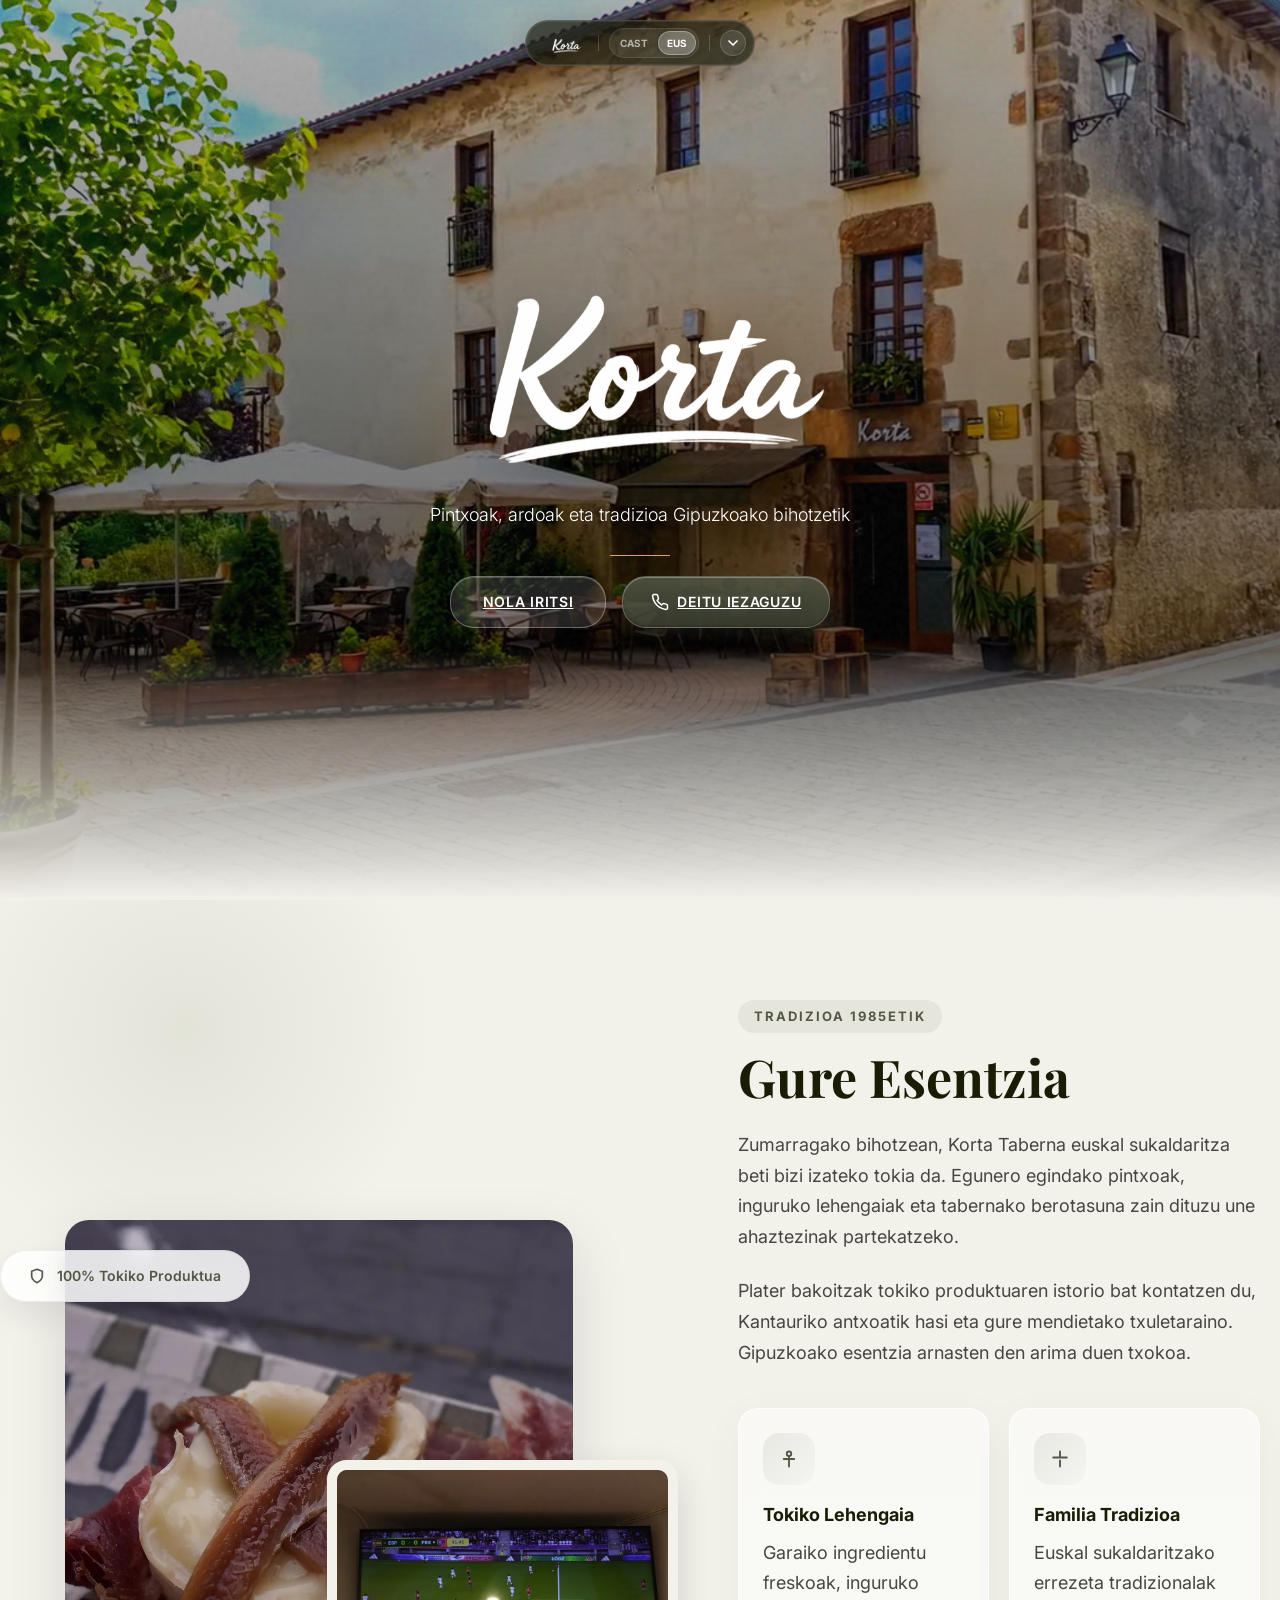
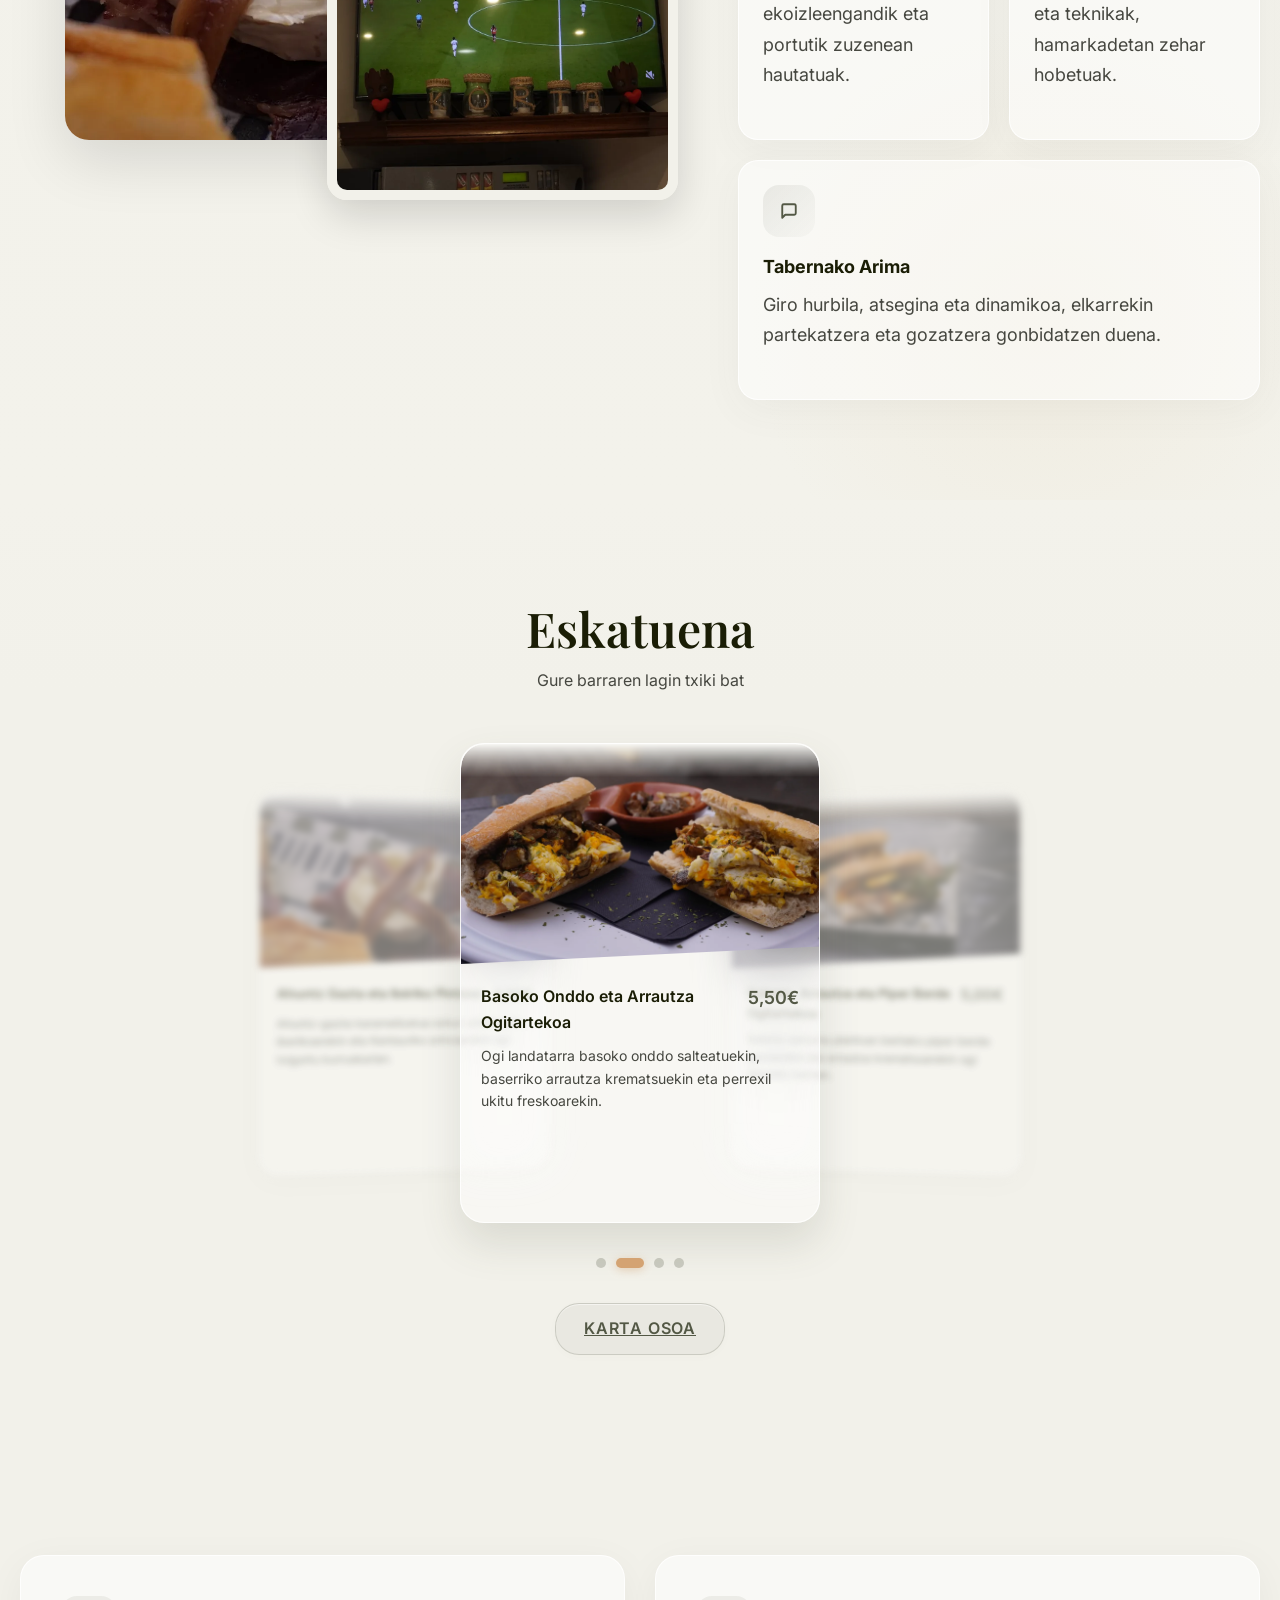
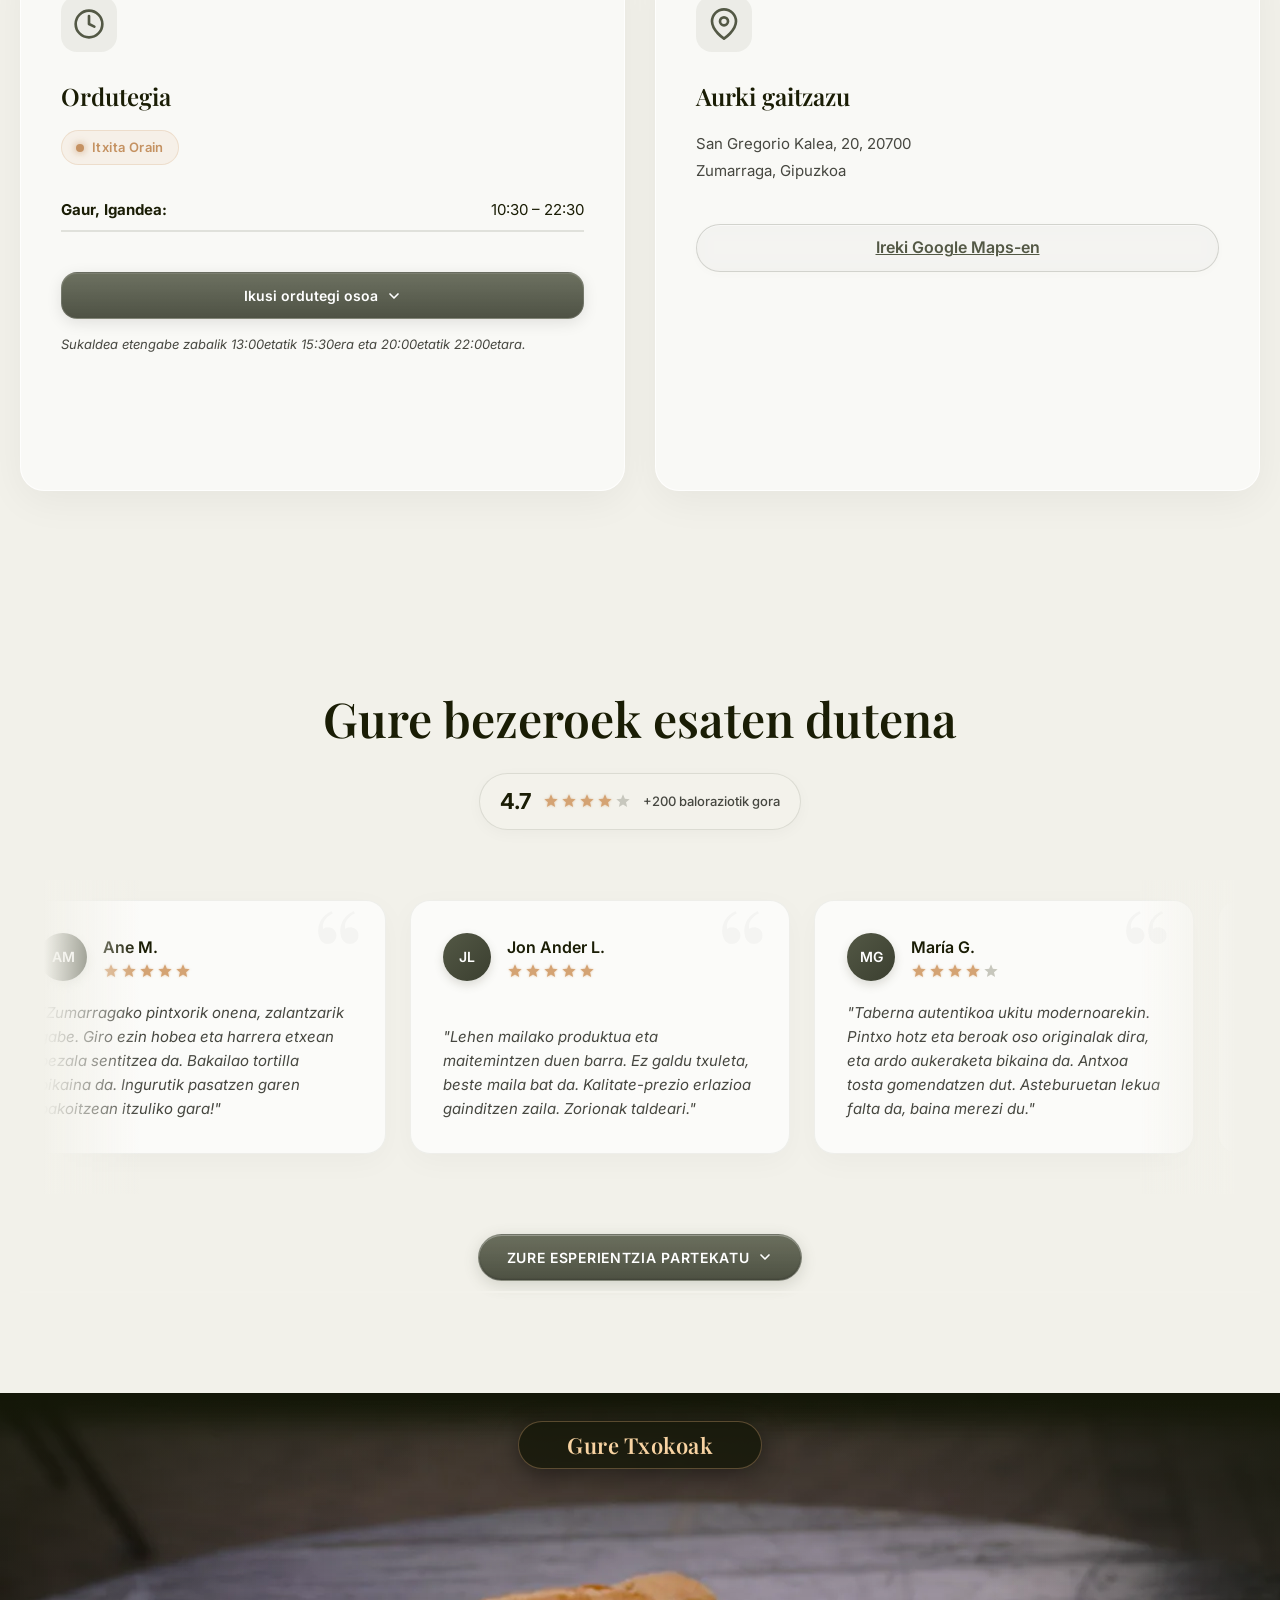
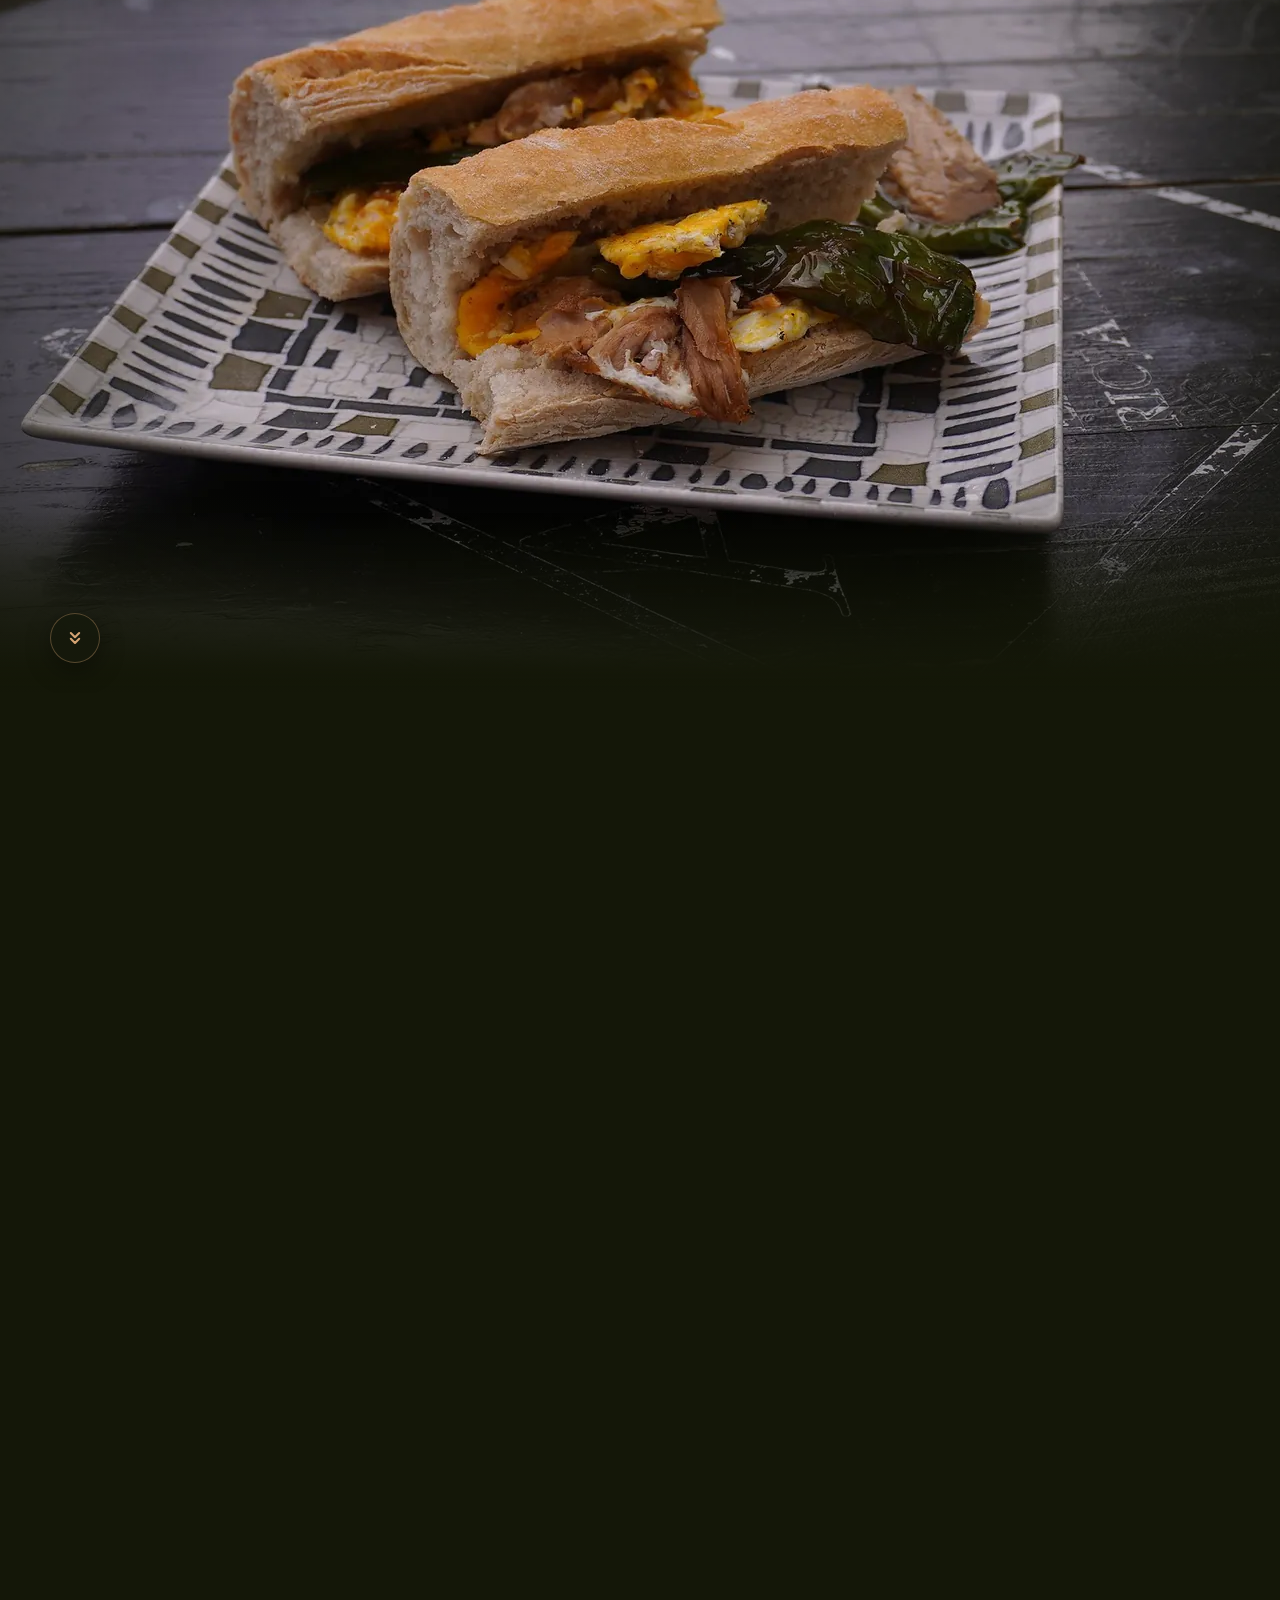
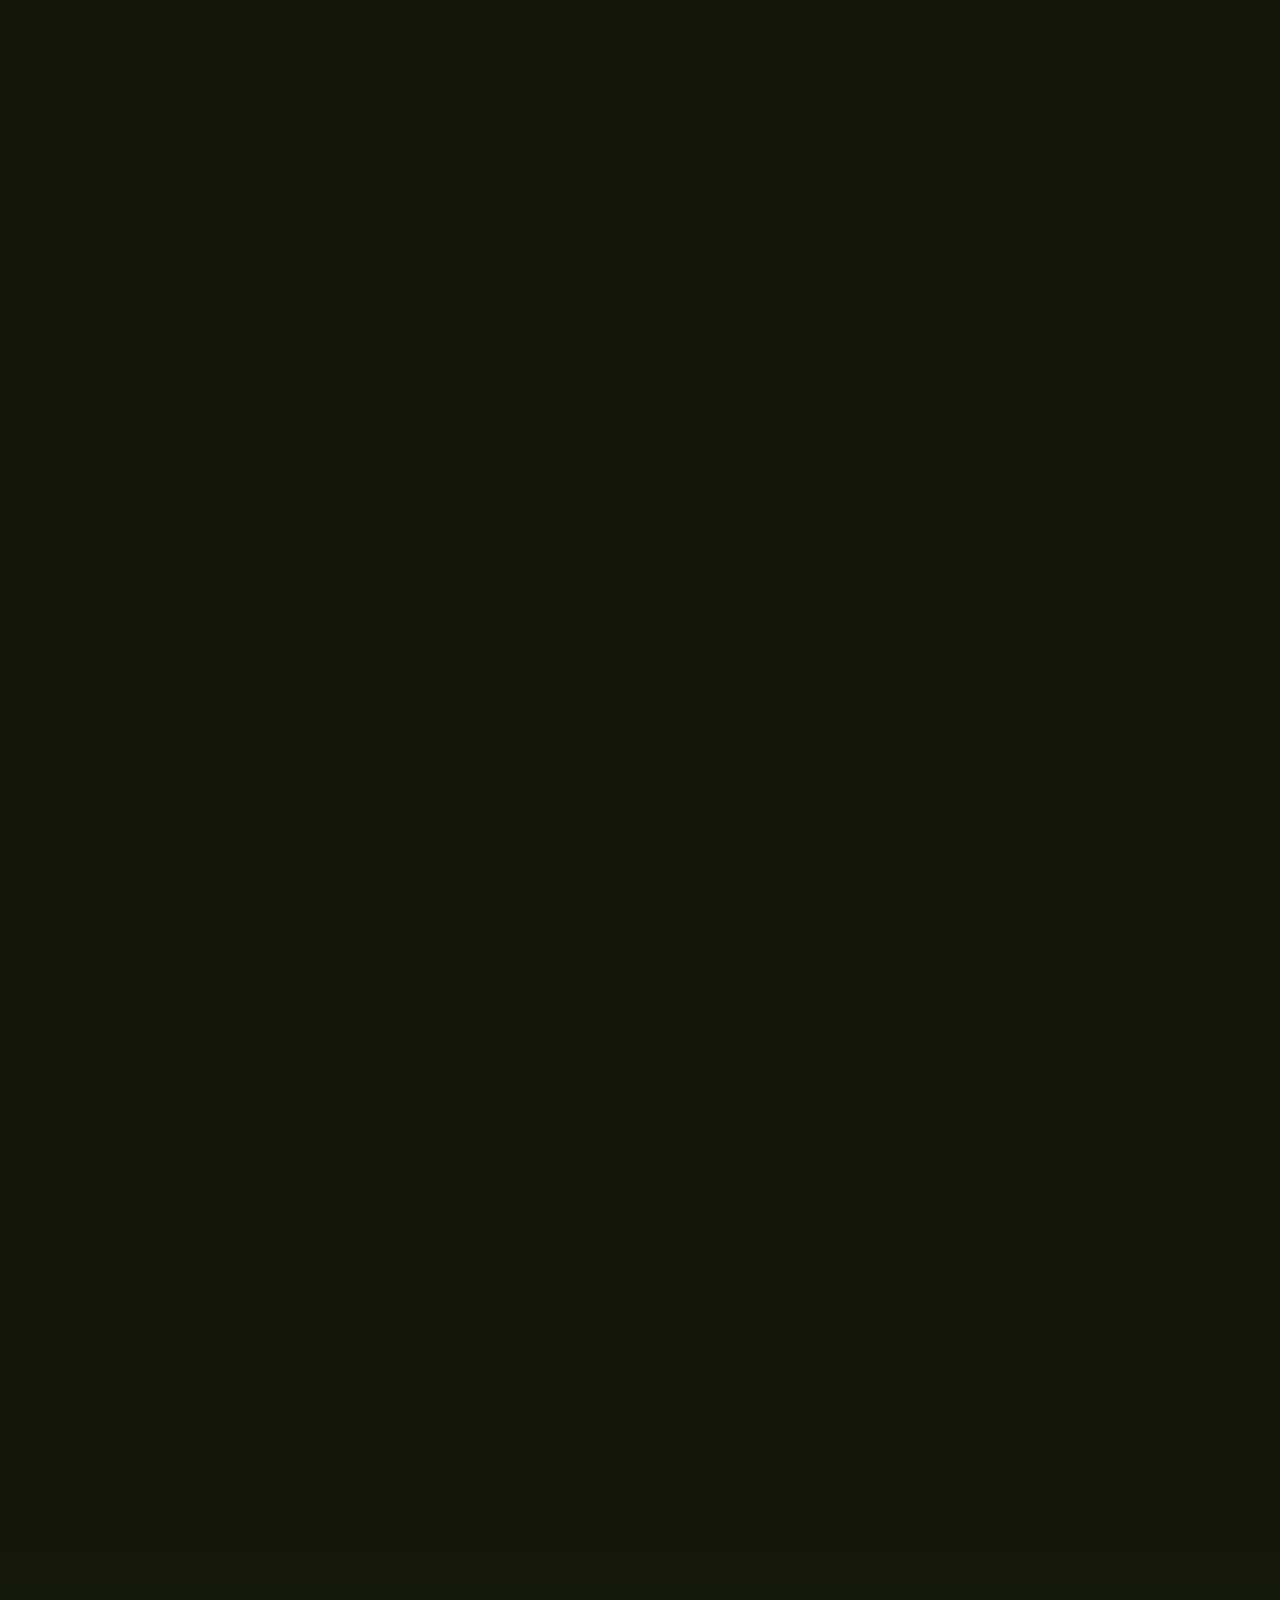
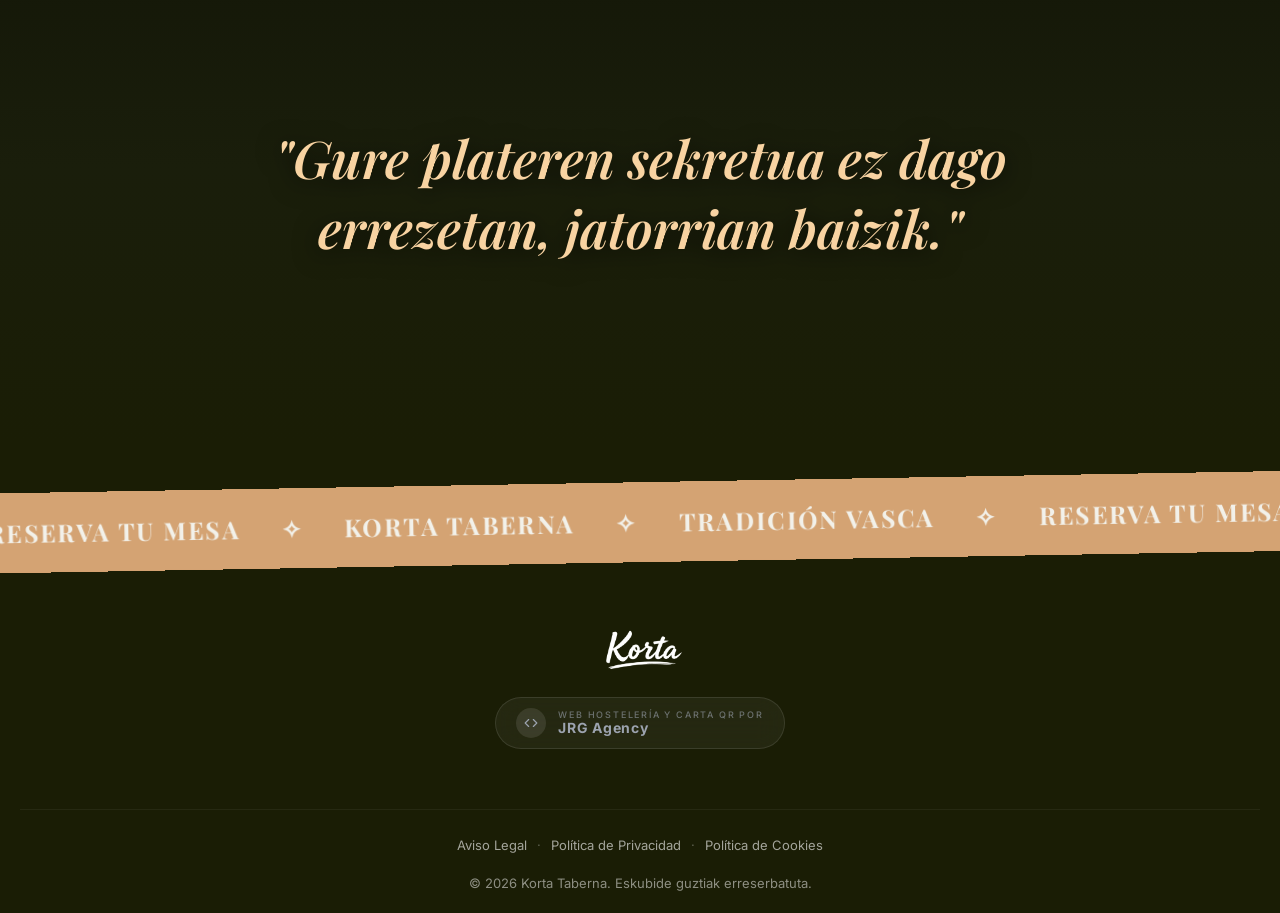
==== commit 123e13e0: "seo: link developer credit to jrgagency.eus/desarrollo-web and add Schema creator" ====
--- a/index.html
+++ b/index.html
@@ -94,9 +94,15 @@
           "closes": "16:00"
         }
       ],
-      "sameAs": [
-        "https://www.instagram.com/jakesroodriguez"
-      ]
+      "sameAs": [
+        "https://www.instagram.com/jakesroodriguez"
+      ],
+      "creator": {
+        "@type": "Organization",
+        "@id": "https://www.jrgagency.eus/#organization",
+        "name": "JRG Agency",
+        "url": "https://www.jrgagency.eus/desarrollo-web"
+      }
     }
     </script>
 
@@ -804,8 +810,7 @@
 
 
                 <!-- Author Button -->
-                <a href="https://www.instagram.com/jakesroodriguez" target="_blank" rel="noopener noreferrer"
-                    class="author-btn">
+                <a href="https://www.jrgagency.eus/desarrollo-web" target="_blank" rel="noopener" title="Página web para hostelería y carta QR creada por JRG Agency" class="author-btn">
 
                     <!-- Burbuja del Icono -->
                     <div class="author-btn-icon">
@@ -818,8 +823,8 @@
 
                     <!-- Contenedor de Textos -->
                     <div class="author-btn-text">
-                        <span class="author-btn-label">Designed & Built by</span>
-                        <span class="author-btn-name">@jakesroodriguez</span>
+                        <span class="author-btn-label">Web hostelería y carta QR por</span>
+                        <span class="author-btn-name">JRG Agency</span>
                     </div>
                 </a>
             </div>
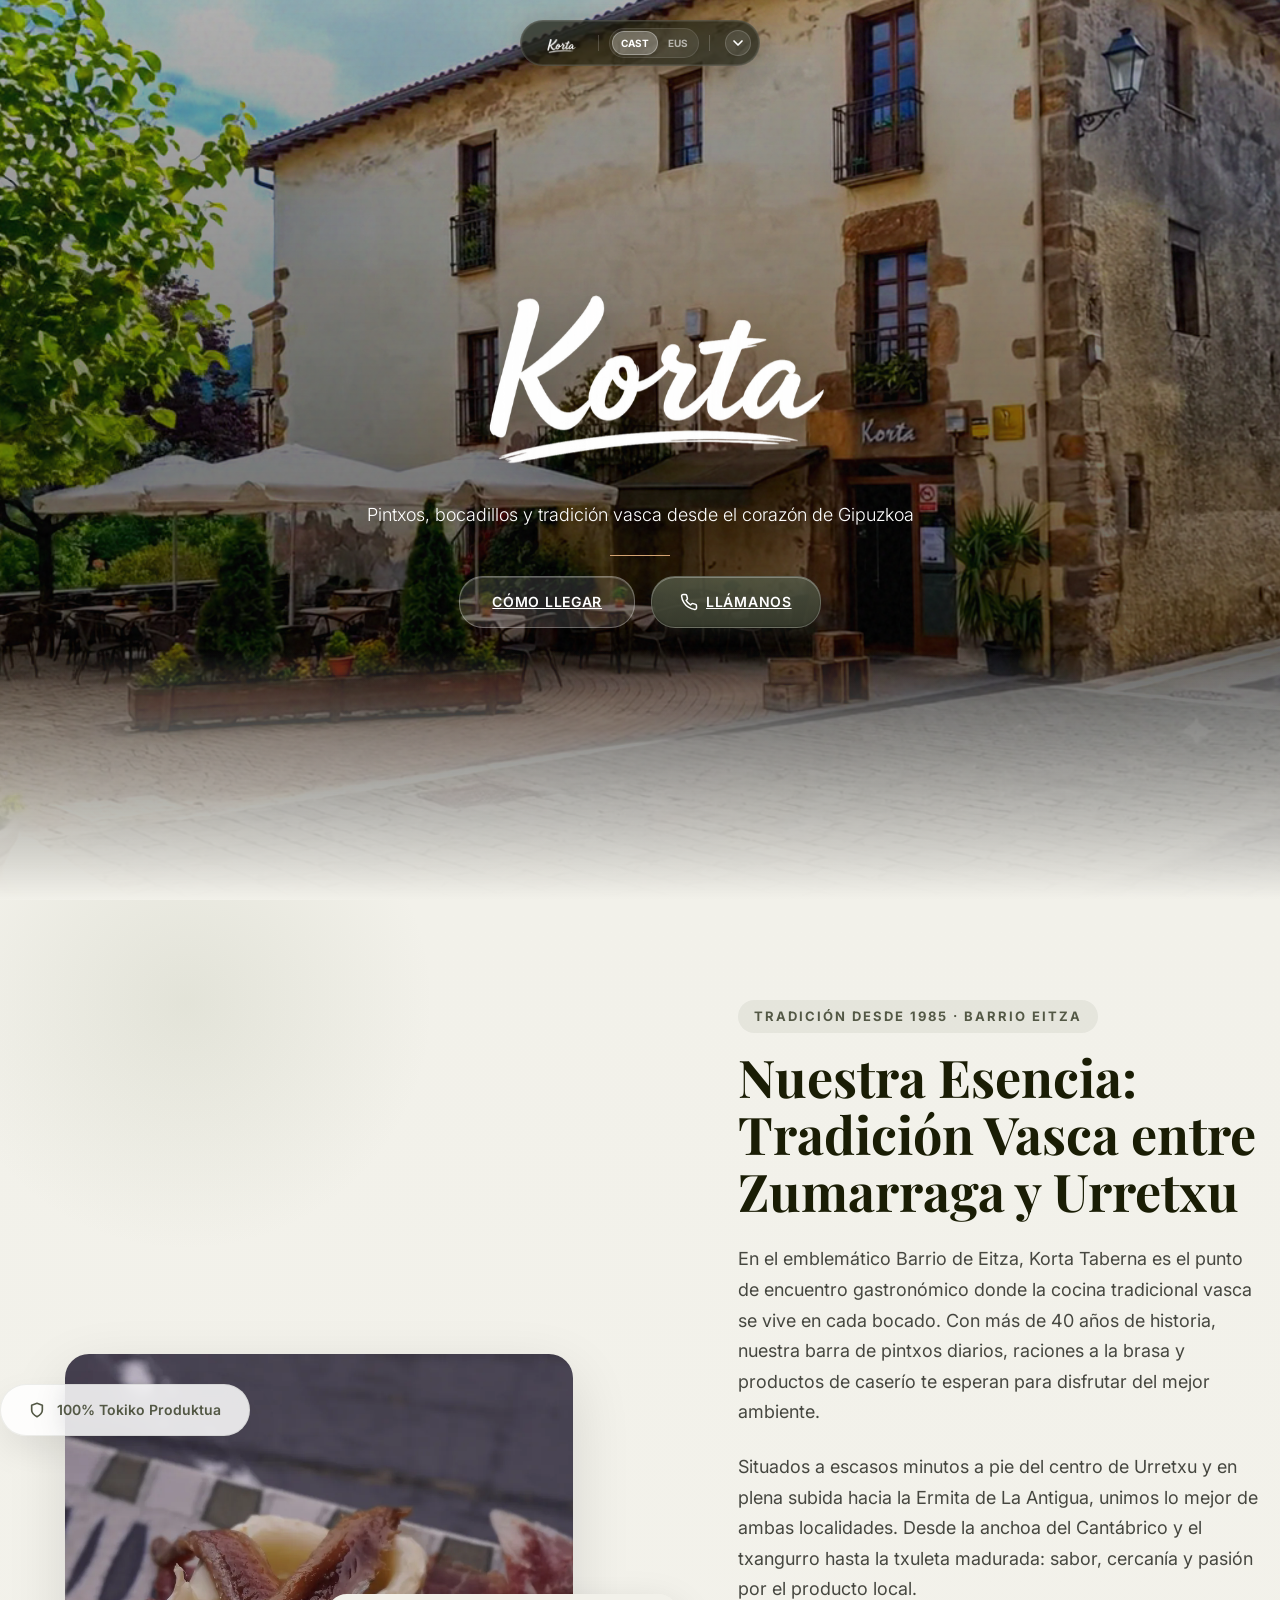
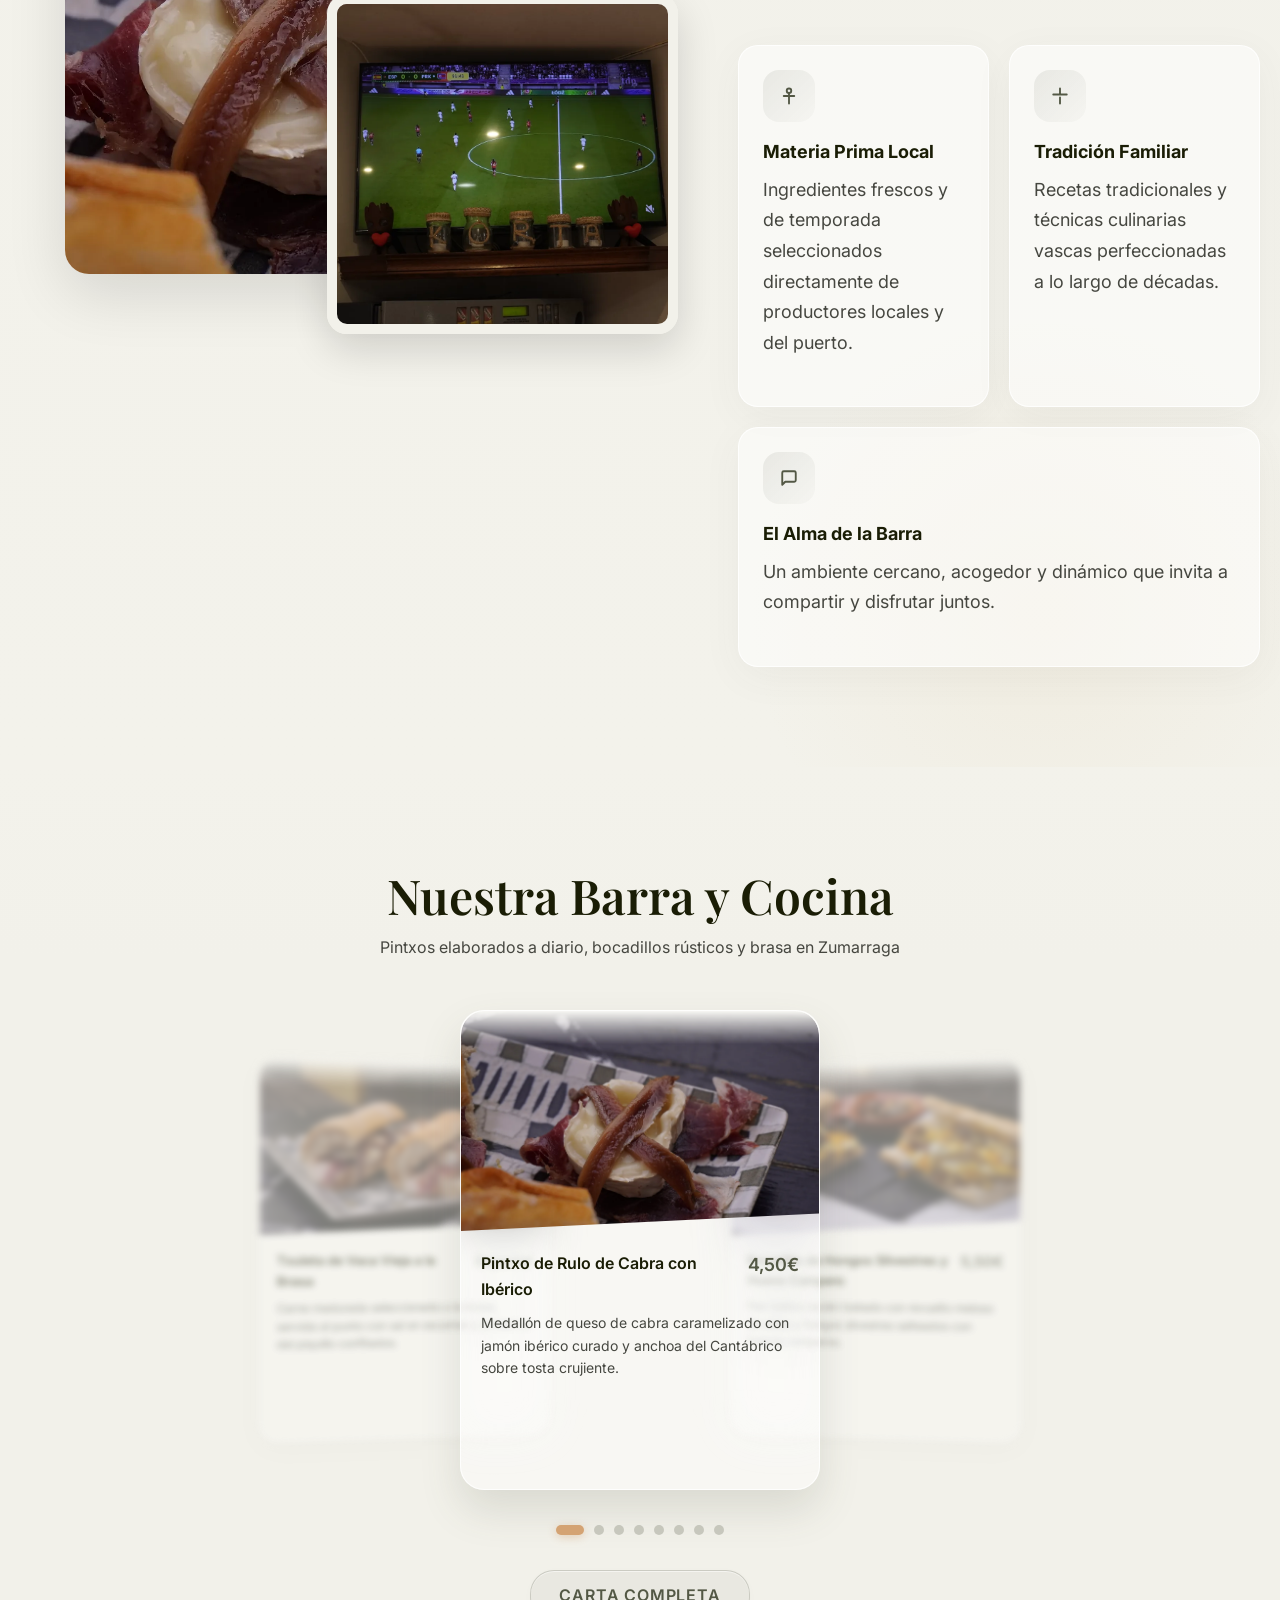
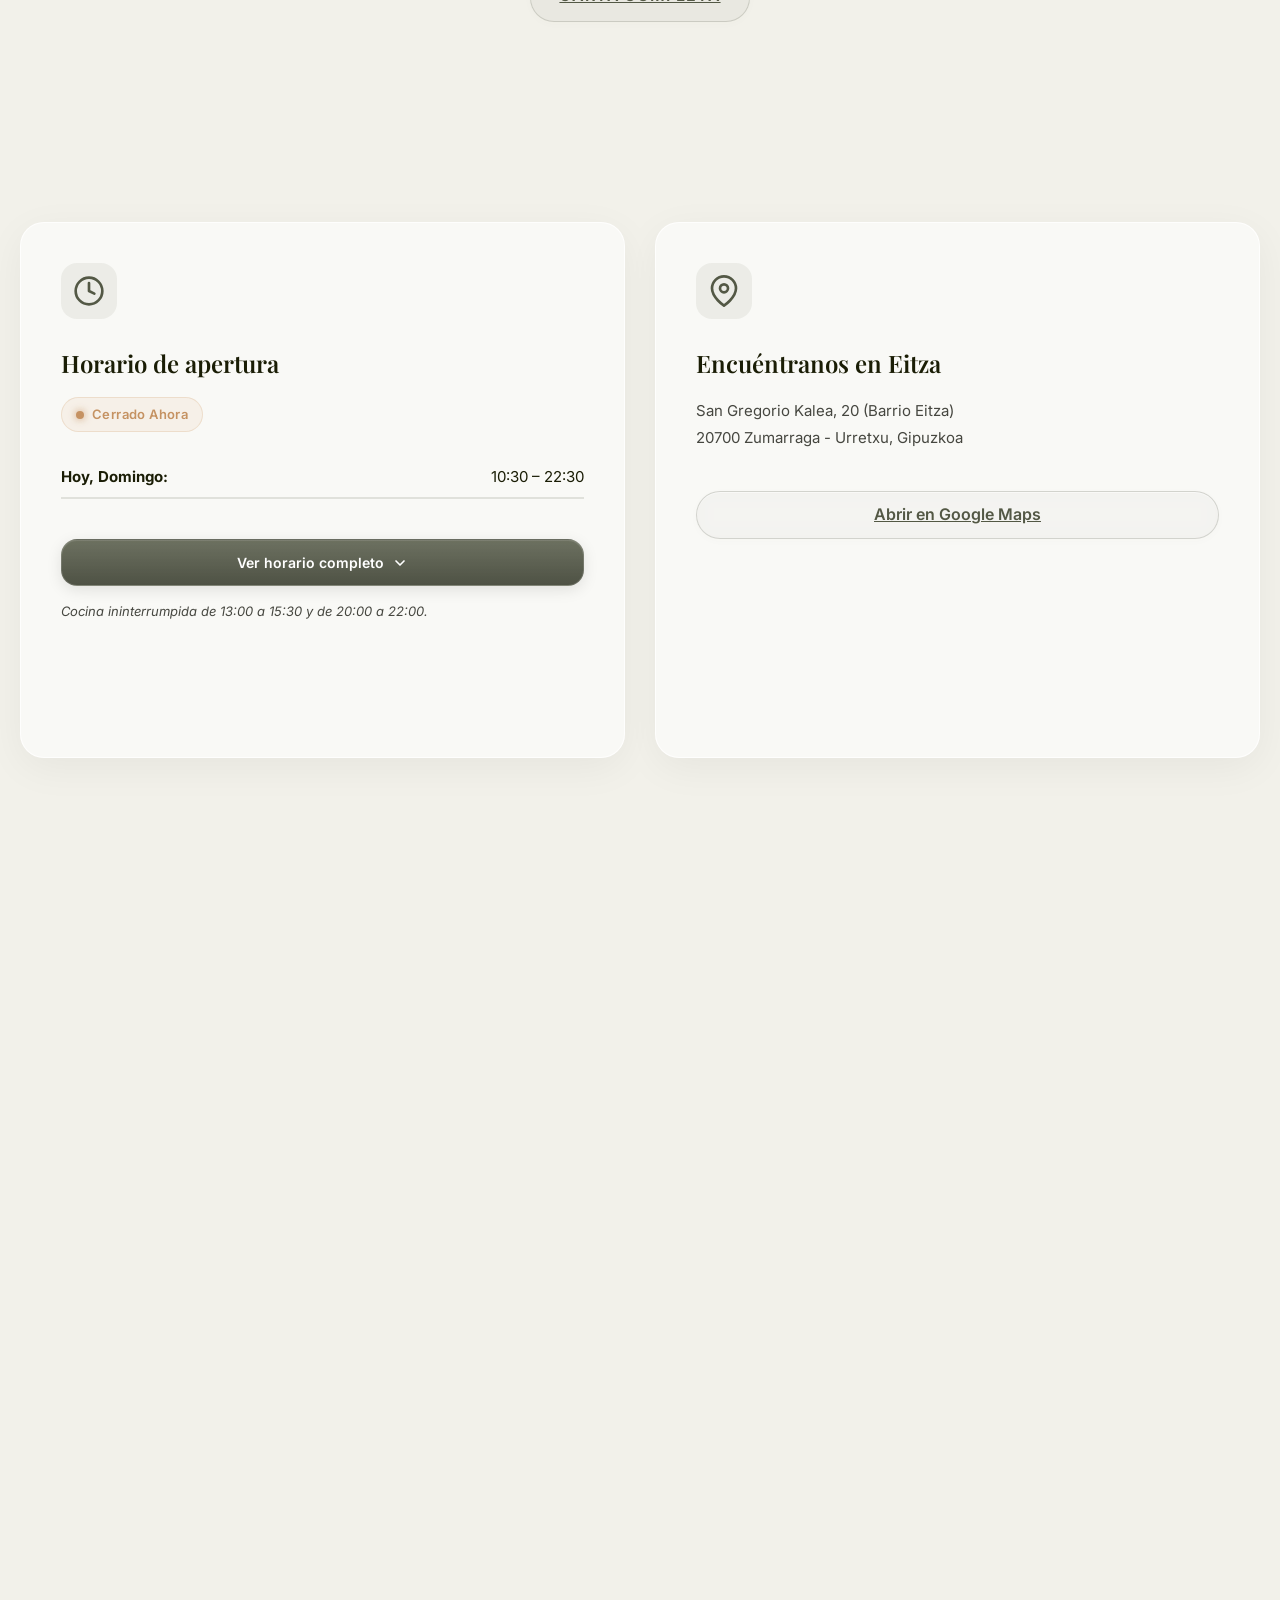
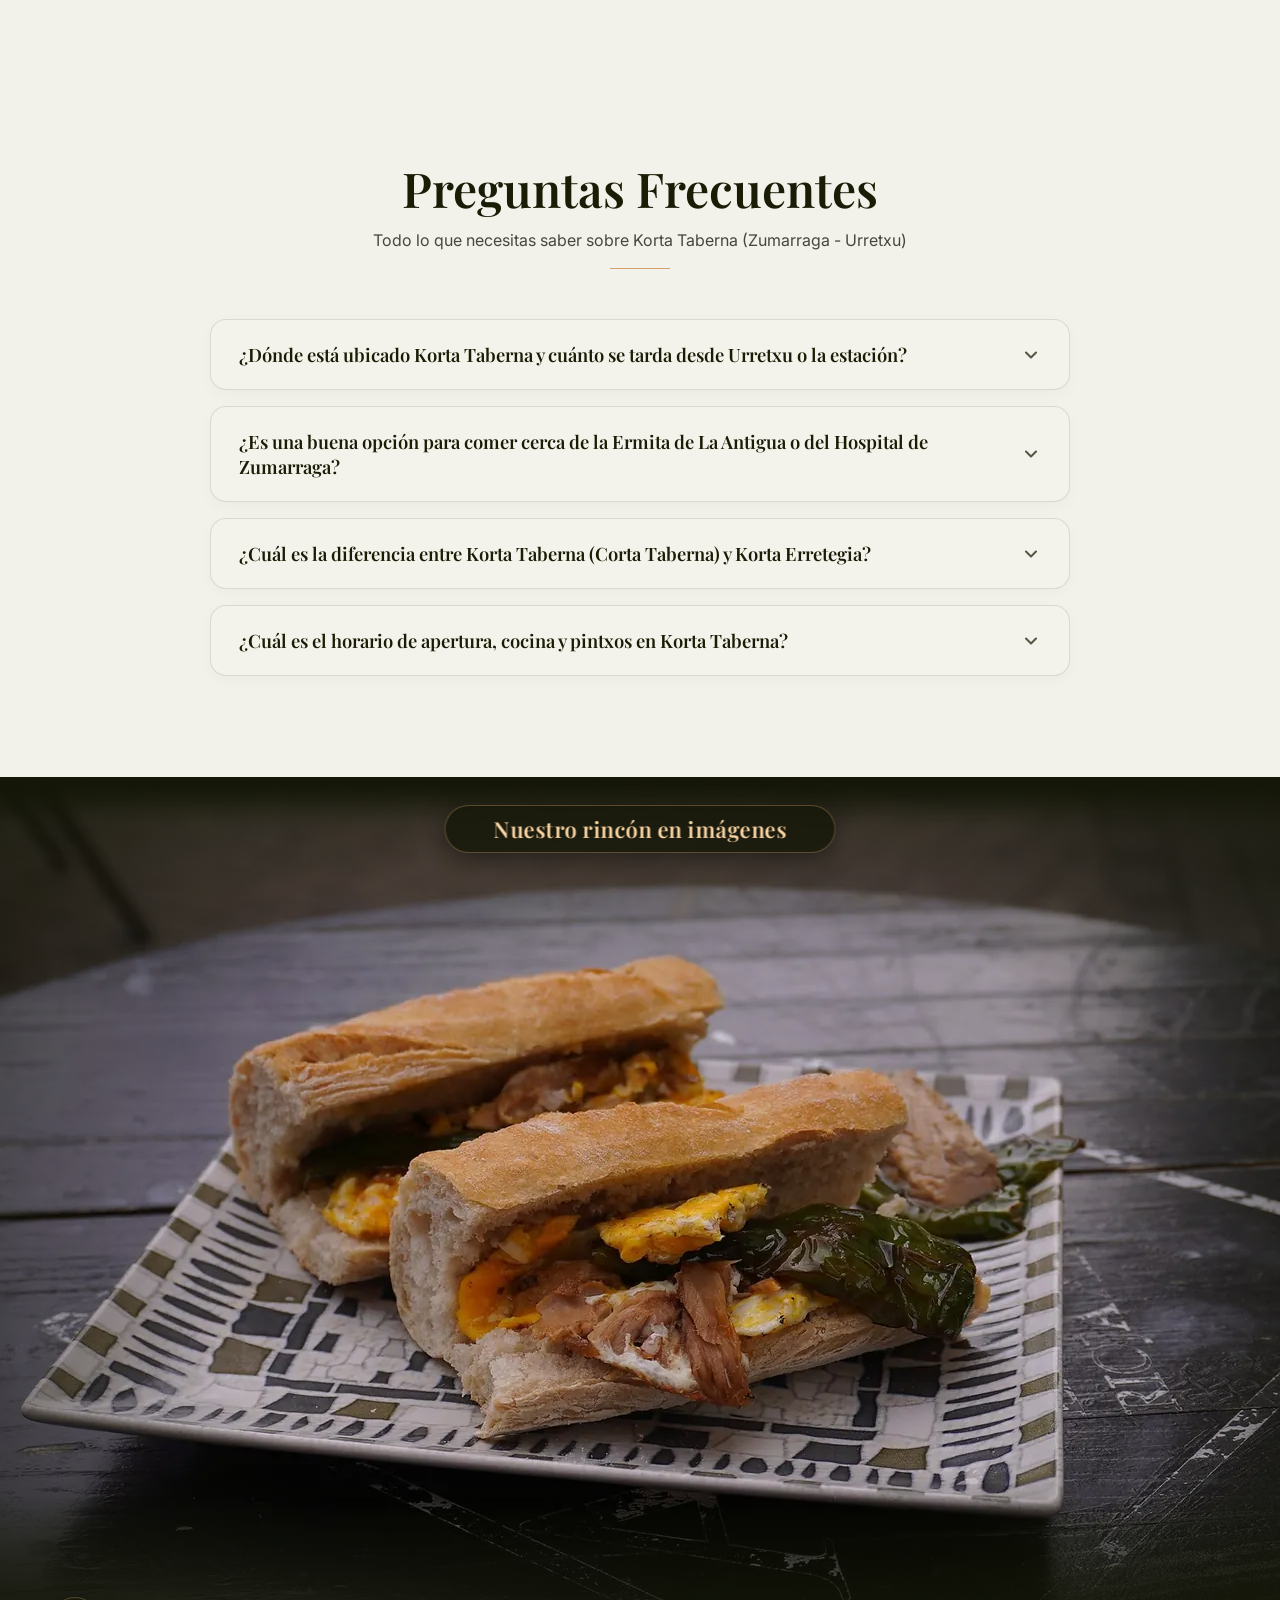
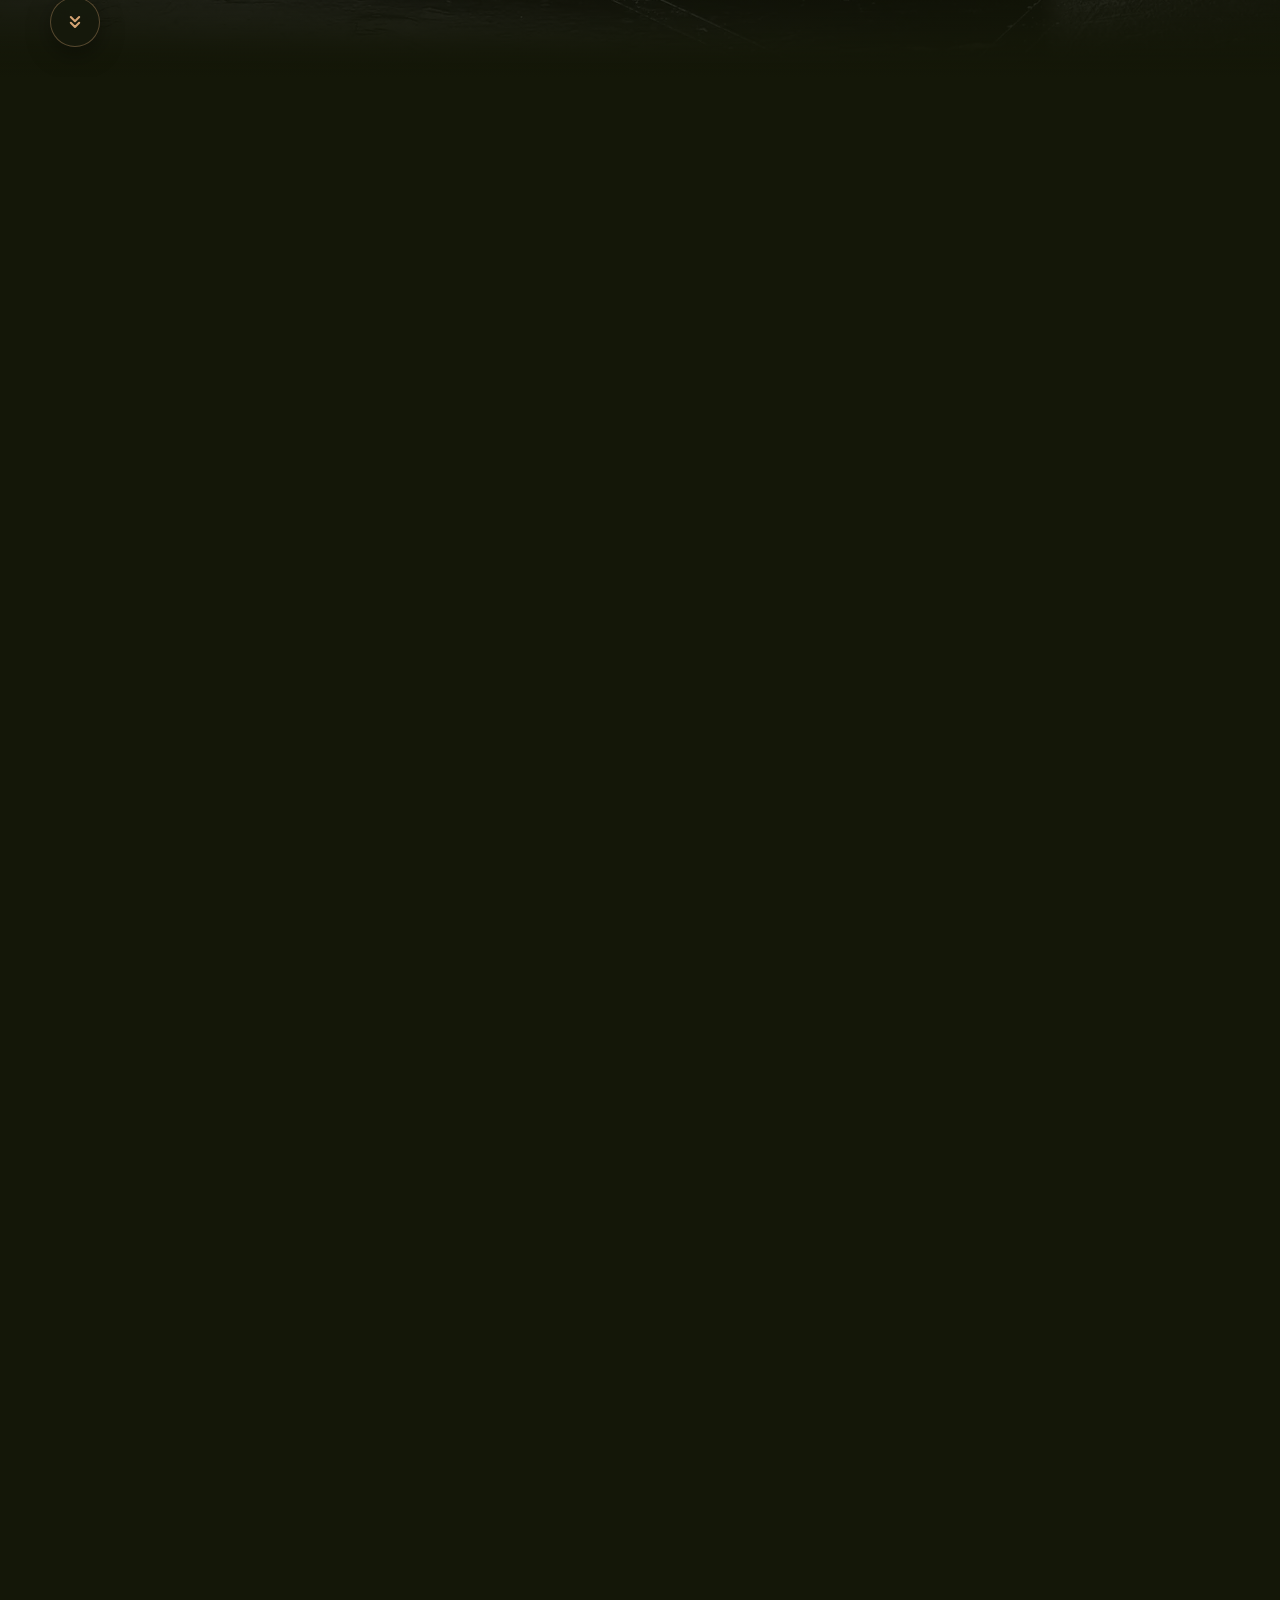
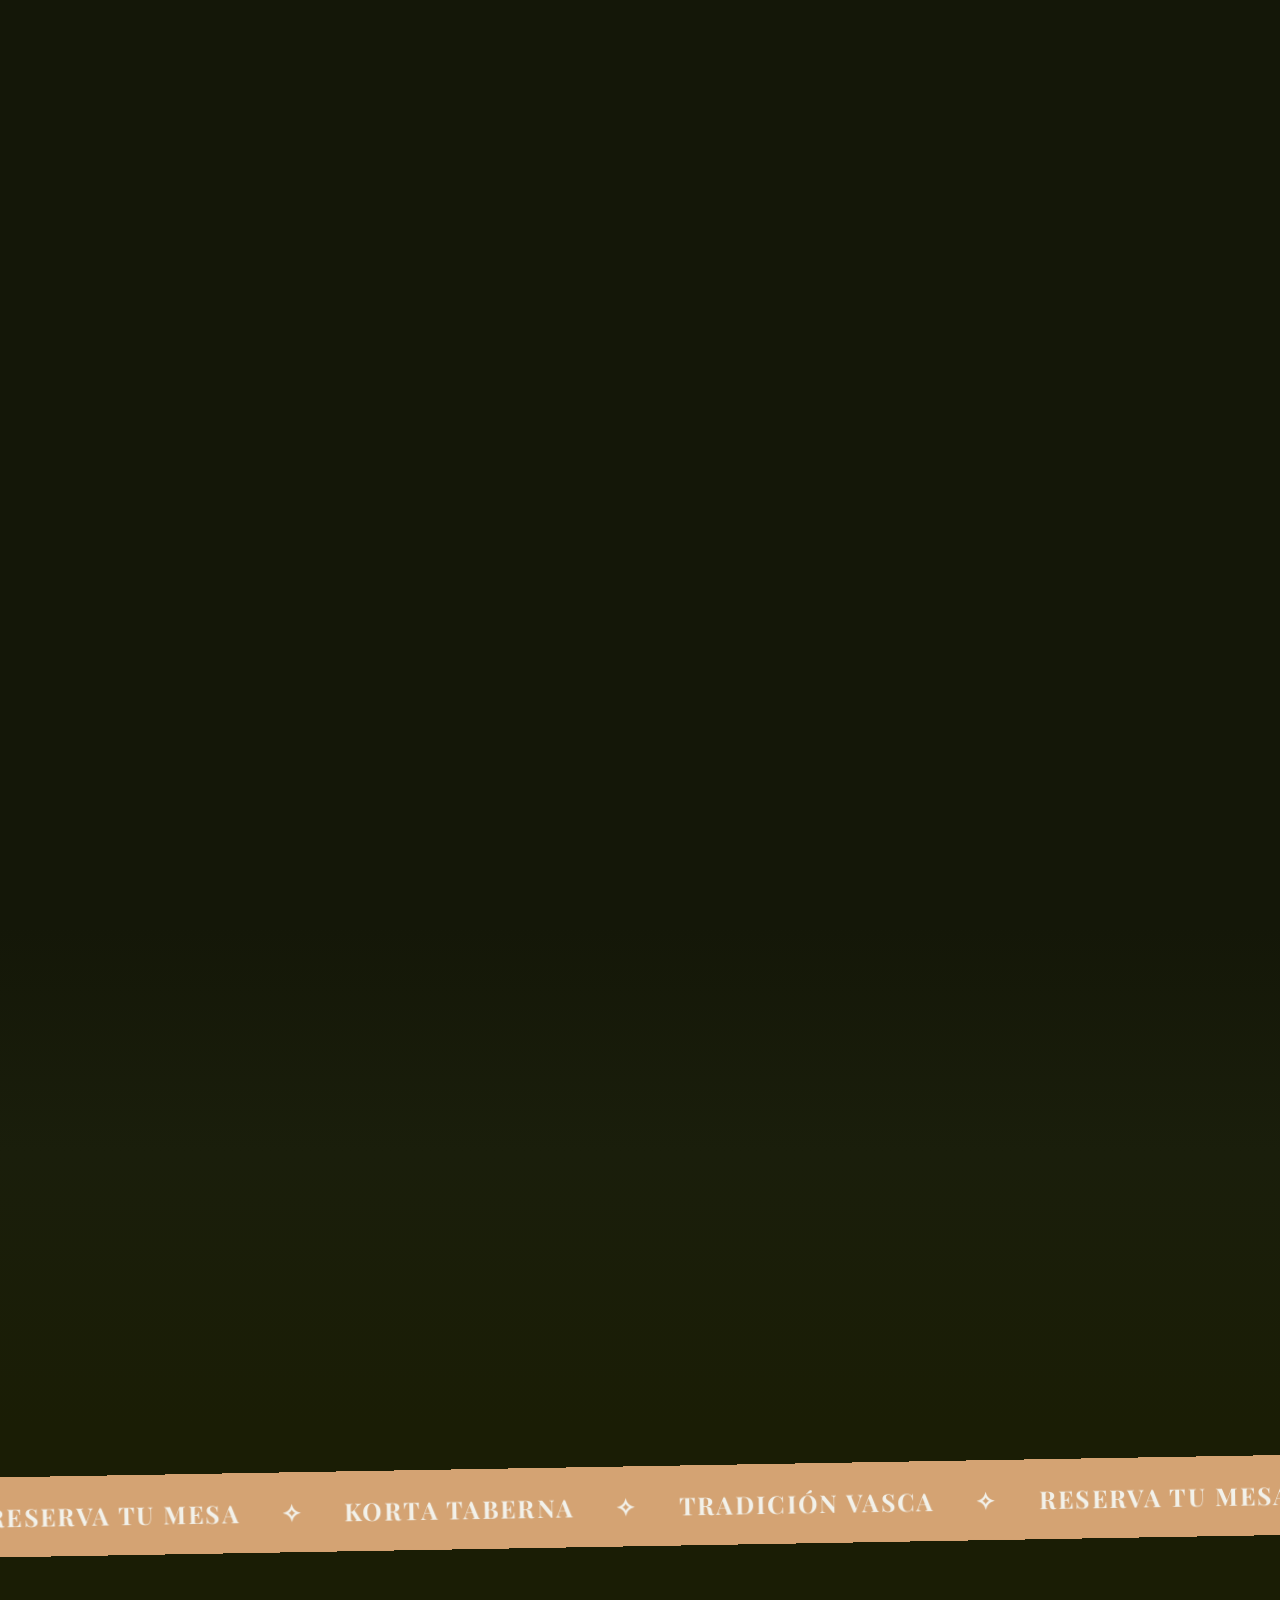
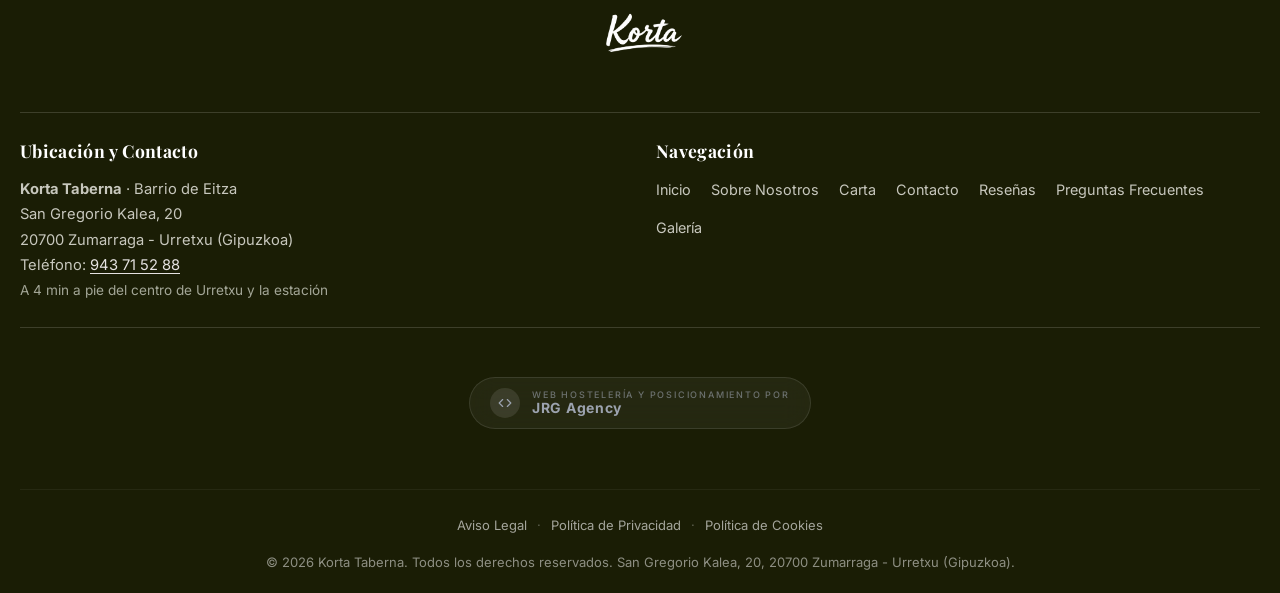
==== commit 924ace5e: "seo: dominacion SEO local Zumarraga-Urretxu, schema graph, sitemap, robots y FAQ - Anadir robots.txt" ====
--- a/index.html
+++ b/index.html
@@ -1,859 +1,1156 @@
-<!DOCTYPE html>
-<html lang="es">
-
-<head>
-    <meta charset="UTF-8">
-    <meta name="viewport" content="width=device-width, initial-scale=1.0">
-    <title>Korta Taberna | Mejor Taberna Zumarraga</title>
-    <meta name="description"
-        content="Korta Taberna en Zumarraga (Gipuzkoa). Pintxos elaborados a diario con materia prima local, brasa, raciones y cocina tradicional vasca desde 1985. / Euskal sukaldaritza tradizionala Zumarragan.">
-    <meta name="robots" content="index, follow">
-    <link rel="canonical" href="https://kortataberna.com/">
-    <link rel="alternate" hreflang="es" href="https://kortataberna.com/?lang=es">
-    <link rel="alternate" hreflang="eu" href="https://kortataberna.com/?lang=eu">
-    <link rel="alternate" hreflang="x-default" href="https://kortataberna.com/">
-    <link rel="icon" type="image/webp" href="assets/images/favicon.webp">-
-    <link rel="icon" type="image/png" sizes="32x32" href="assets/images/favicon-32x32.png">-
-    <link rel="apple-touch-icon" href="assets/images/favicon.png">-
-    <!-- Preload Critical LCP Hero Image -->-
-    <link rel="preload" as="image" href="assets/images/hero-poster.webp" type="image/webp" fetchpriority="high">-
-    <!-- DNS-Prefetch for External CDNs -->-
-    <link rel="dns-prefetch" href="https://fonts.googleapis.com">-
-    <link rel="dns-prefetch" href="https://fonts.gstatic.com">
-
-    <!-- Open Graph / Facebook -->
-    <meta property="og:type" content="website">
-    <meta property="og:url" content="https://kortataberna.com/">
-    <meta property="og:title" content="Korta Taberna | Mejor Taberna Zumarraga">
-    <meta property="og:description"
-        content="Korta Taberna en Zumarraga. Pintxos elaborados a diario, cocina de brasa, producto de cercanía y tradición familiar desde 1985.">
-    <meta property="og:image" content="https://kortataberna.com/assets/images/foto-principal.jpg">
-
-    <!-- Twitter -->
-    <meta property="twitter:card" content="summary_large_image">
-    <meta property="twitter:url" content="https://kortataberna.com/">
-    <meta property="twitter:title" content="Korta Taberna | Mejor Taberna Zumarraga">
-    <meta property="twitter:description"
-        content="Korta Taberna en Zumarraga. Pintxos elaborados a diario, cocina de brasa, producto de cercanía y tradición familiar desde 1985.">
-    <meta property="twitter:image" content="https://kortataberna.com/assets/images/foto-principal.jpg">
-
-    <!-- Schema.org JSON-LD -->
-    <script type="application/ld+json">
-    {
-      "@context": "https://schema.org",
-      "@type": "Restaurant",
-      "name": "Korta Taberna",
-      "image": [
-        "https://kortataberna.com/assets/images/foto-principal.webp",-
-        "https://kortataberna.com/assets/images/foto-principal.jpg"
-      ],
-      "@id": "https://kortataberna.com/#restaurant",
-      "url": "https://kortataberna.com/",
-      "telephone": "+34943715288",
-      "priceRange": "$$",
-      "menu": "https://kortataberna.com/#carta",
-      "servesCuisine": ["Basque", "Spanish"],
-      "address": {
-        "@type": "PostalAddress",
-        "streetAddress": "San Gregorio Kalea, 20",
-        "addressLocality": "Zumarraga",
-        "addressRegion": "Gipuzkoa",
-        "postalCode": "20700",
-        "addressCountry": "ES"
-      },
-      "geo": {
-        "@type": "GeoCoordinates",
-        "latitude": 43.0866015,
-        "longitude": -2.3091887
-      },
-      "openingHoursSpecification": [
-        {
-          "@type": "OpeningHoursSpecification",
-          "dayOfWeek": [
-            "Tuesday",
-            "Wednesday",
-            "Thursday",
-            "Friday",
-            "Saturday"
-          ],
-          "opens": "09:00",
-          "closes": "22:30"
-        },
-        {
-          "@type": "OpeningHoursSpecification",
-          "dayOfWeek": "Sunday",
-          "opens": "10:00",
-          "closes": "16:00"
-        }
-      ],
-      "sameAs": [
-        "https://www.instagram.com/jakesroodriguez"
-      ],
-      "creator": {
-        "@type": "Organization",
-        "@id": "https://www.jrgagency.eus/#organization",
-        "name": "JRG Agency",
-        "url": "https://www.jrgagency.eus/desarrollo-web"
-      }
-    }
-    </script>
-
-    <!-- Google Fonts -->
-    <link rel="preconnect" href="https://fonts.googleapis.com">
-    <link rel="preconnect" href="https://fonts.gstatic.com" crossorigin>
-    <link
-        href="https://fonts.googleapis.com/css2?family=Inter:wght@300;400;500;600&family=Playfair+Display:wght@400;600;700&display=swap"
-        rel="stylesheet">
-
-    <link rel="stylesheet" href="css/styles.css">
-</head>
-
-<body>
-
-    <!-- CABECERA ISLA DINÁMICA FLOTANTE (DYNAMIC ISLAND) -->
-    <div class="island-wrapper">
-    <nav class="dynamic-island" id="header">
-        <!-- Fila Principal (Comprimida) -->
-        <div class="island-main-row">
-            <div class="island-brand-slot">
-                <a href="#" class="logo">
-                    <img src="assets/images/logo.webp"
-                        alt="Korta Taberna - Pintxos y cocina vasca en Zumarraga / Pintxoak eta euskal sukaldaritza Zumarragan"
-                        width="120" height="40" decoding="async">
-                </a>
-            </div>
-
-            <div class="island-center-slot">
-                <div class="island-divider"></div>
-                <!-- Selector de Idioma visible siempre (incluso comprimido) -->
-                <div class="lang-selector-island">
-                    <button id="lang-btn-es" class="lang-btn" data-lang="es">CAST</button>
-                    <button id="lang-btn-eu" class="lang-btn active" data-lang="eu">EUS</button>
-                </div>
-                <div class="island-divider"></div>
-            </div>
-
-            <div class="island-action-slot">
-                <button class="island-toggle" aria-label="Expandir menú">
-                    <svg class="chevron-down" width="16" height="16" viewBox="0 0 24 24" fill="none" stroke="currentColor"
-                        stroke-width="2.5" stroke-linecap="round" stroke-linejoin="round">
-                        <polyline points="6 9 12 15 18 9"></polyline>
-                    </svg>
-                </button>
-            </div>
-        </div>
-
-        <!-- Fila Desplegable (Expandida) -->
-        <div class="island-content-row">
-            <!-- Menú de navegación atajos -->
-            <div class="nav-menu">
-                <a href="#carta" id="island-nav-carta" class="island-nav-btn">
-                    <svg width="14" height="14" viewBox="0 0 24 24" fill="none" stroke="currentColor" stroke-width="2.5"
-                        stroke-linecap="round" stroke-linejoin="round" style="margin-right: 6px;">
-                        <path d="M4 19.5A2.5 2.5 0 0 1 6.5 17H20"></path>
-                        <path d="M6.5 2H20v20H6.5A2.5 2.5 0 0 1 4 19.5v-15A2.5 2.5 0 0 1 6.5 2z"></path>
-                    </svg>
-                    <span data-key="nav_carta">Carta</span>
-                </a>
-                <a href="#contacto" id="island-nav-contacto" class="island-nav-btn">
-                    <svg width="14" height="14" viewBox="0 0 24 24" fill="none" stroke="currentColor" stroke-width="2.5"
-                        stroke-linecap="round" stroke-linejoin="round" style="margin-right: 6px;">
-                        <path d="M21 10c0 7-9 13-9 13s-9-6-9-13a9 9 0 0 1 18 0z"></path>
-                        <circle cx="12" cy="10" r="3"></circle>
-                    </svg>
-                    <span data-key="nav_contacto">Contacto</span>
-                </a>
-                <a href="#" id="island-write-review-trigger" class="island-write-review-trigger-btn">
-                    <svg width="14" height="14" viewBox="0 0 24 24" fill="none" stroke="currentColor" stroke-width="2.5"
-                        stroke-linecap="round" stroke-linejoin="round" style="margin-right: 6px;">
-                        <path d="M11 4H4a2 2 0 0 0-2 2v14a2 2 0 0 0 2 2h14a2 2 0 0 0 2-2v-7"></path>
-                        <path d="M18.5 2.5a2.121 2.121 0 1 1 3 3L12 15l-4 1 1-4 9.5-9.5z"></path>
-                    </svg>
-                    <span data-key="nav_write_review">Dejar Reseña</span>
-                </a>
-            </div>
-
-            <!-- Acciones -->
-            <div class="header-actions">
-                <a href="#contacto" id="island-reserve-link" class="btn-reserve">
-                    <span data-key="nav_reserve">Reservar</span>
-                    <svg width="12" height="12" viewBox="0 0 24 24" fill="none" stroke="currentColor" stroke-width="3"
-                        stroke-linecap="round" stroke-linejoin="round" class="arrow-icon">
-                        <polyline points="9 18 15 12 9 6"></polyline>
-                    </svg>
-                </a>
-                <a href="tel:943715288" id="island-call-link" class="btn-reserve"
-                    style="background-color: var(--color-primary); color: white; border: none; margin-top: -5px;">
-                    <svg width="14" height="14" viewBox="0 0 24 24" fill="none" stroke="currentColor" stroke-width="2"
-                        stroke-linecap="round" stroke-linejoin="round" style="margin-right: 6px;">
-                        <path
-                            d="M22 16.92v3a2 2 0 0 1-2.18 2 19.79 19.79 0 0 1-8.63-3.07 19.5 19.5 0 0 1-6-6 19.79 19.79 0 0 1-3.07-8.67A2 2 0 0 1 4.11 2h3a2 2 0 0 1 2 1.72 12.84 12.84 0 0 0 .7 2.81 2 2 0 0 1-.45 2.11L8.09 9.91a16 16 0 0 0 6 6l1.27-1.27a2 2 0 0 1 2.11-.45 12.84 12.84 0 0 0 2.81.7A2 2 0 0 1 22 16.92z">
-                        </path>
-                    </svg>
-                    <span data-key="hero_call_btn">Llámanos</span>
-                </a>
-            </div>
-        </div>
-
-        <!-- APARTADO DE RESEÑA DENTRO DE LA ISLA (DESPLEGABLE INTERNO) -->
-        <div class="island-review-row" id="island-review-row" style="display: none;">
-            <div class="island-review-header">
-                <button type="button" class="island-review-back" id="island-review-back" aria-label="Volver">
-                    <svg width="14" height="14" viewBox="0 0 24 24" fill="none" stroke="currentColor" stroke-width="2.5"
-                        stroke-linecap="round" stroke-linejoin="round">
-                        <line x1="19" y1="12" x2="5" y2="12"></line>
-                        <polyline points="12 19 5 12 12 5"></polyline>
-                    </svg>
-                </button>
-                <span style="font-size: 13px; font-weight: 600; color: var(--color-text-main);"
-                    data-key="write_review_title">Comparte tu experiencia</span>
-            </div>
-            <form id="island-add-review-form" class="island-review-form">
-                <input type="text" id="island-review-name" required placeholder="Tu nombre">
-
-                <div class="island-rating-container">
-                    <span data-key="form_rating_label"
-                        style="font-size: 11px; font-weight: 600; color: var(--color-text-sec);">Tu valoración</span>
-                    <div class="star-rating-widget island-stars">
-                        <button type="button" class="star-btn island-star-btn" data-value="5"
-                            style="font-size: 18px;">★</button>
-                        <button type="button" class="star-btn island-star-btn" data-value="4"
-                            style="font-size: 18px;">★</button>
-                        <button type="button" class="star-btn island-star-btn" data-value="3"
-                            style="font-size: 18px;">★</button>
-                        <button type="button" class="star-btn island-star-btn" data-value="2"
-                            style="font-size: 18px;">★</button>
-                        <button type="button" class="star-btn island-star-btn" data-value="1"
-                            style="font-size: 18px;">★</button>
-                    </div>
-                    <input type="hidden" id="island-review-rating" value="5" required>
-                </div>
-
-                <textarea id="island-review-comment" required placeholder="Escribe aquí tu opinión..." rows="2"
-                    style="resize: none;"></textarea>
-
-                <button type="submit">
-                    <span data-key="form_submit_text">Enviar reseña</span>
-                </button>
-            </form>
-
-            <div id="island-form-success-msg"
-                style="display: none; align-items: center; justify-content: center; gap: 8px; margin-top: 8px; padding: 10px; background-color: rgba(83, 88, 69, 0.08); border-radius: 8px; border: 1px solid rgba(83, 88, 69, 0.2); color: var(--color-primary); font-size: 11px; font-weight: 500; text-align: center;">
-                <svg width="14" height="14" viewBox="0 0 24 24" fill="none" stroke="#535845" stroke-width="2.5"
-                    stroke-linecap="round" stroke-linejoin="round">
-                    <polyline points="20 6 9 17 4 12"></polyline>
-                </svg>
-                <span data-key="form_success_message">¡Muchas gracias! Tu reseña ha sido añadida correctamente.</span>
-            </div>
-        </div>
-    </nav>
-    </div>
-
-    <!-- 2. SECCIÓN HERO -->
-    <section class="hero" id="inicio">
-        <div class="hero-bg">
-            <video autoplay loop muted playsinline poster="assets/images/hero-poster.webp" preload="metadata">
-                <source src="assets/videos/hero-video.mp4" type="video/mp4">
-                <source src="assets/videos/hero-video.webm" type="video/webm">
-            </video>
-        </div>
-        <div class="hero-content">
-            <h1 class="sr-only" data-key="hero_h1">Korta Taberna | Pintxos y cocina vasca tradicional en Zumarraga</h1>
-            <img src="assets/images/logo.webp" alt="Korta Taberna - Logo Oficial / Logo Ofiziala"
-                class="hero-logo-img" width="320" height="154" fetchpriority="high" decoding="sync">
-            <p class="hero-subtitle" data-key="hero_subtitle">Pintxos, vinos y tradición desde el corazón de Gipuzkoa
-            </p>
-            <div class="hero-line"></div>
-            <div class="hero-buttons" style="flex-wrap: wrap;">
-                <a id="hero-map-link"
-                    href="https://www.google.com/maps/place/Korta+Taberna/@43.0866015,-2.3091887,17z/data=!3m1!4b1!4m6!3m5!1s0xd502df11ab79553:0xcd673bb715aad0d!8m2!3d43.0866015!4d-2.3091887!16s%2Fg%2F11gf96dtr4?entry=ttu"
-                    target="_blank" rel="noopener noreferrer" class="btn-secondary">
-                    <span data-key="hero_map_btn">Cómo llegar</span>
-                </a>
-                <a id="hero-call-link" href="tel:943715288" class="btn-primary">
-                    <svg width="18" height="18" viewBox="0 0 24 24" fill="none" stroke="currentColor" stroke-width="2"
-                        stroke-linecap="round" stroke-linejoin="round" style="margin-right: 8px;">
-                        <path
-                            d="M22 16.92v3a2 2 0 0 1-2.18 2 19.79 19.79 0 0 1-8.63-3.07 19.5 19.5 0 0 1-6-6 19.79 19.79 0 0 1-3.07-8.67A2 2 0 0 1 4.11 2h3a2 2 0 0 1 2 1.72 12.84 12.84 0 0 0 .7 2.81 2 2 0 0 1-.45 2.11L8.09 9.91a16 16 0 0 0 6 6l1.27-1.27a2 2 0 0 1 2.11-.45 12.84 12.84 0 0 0 2.81.7A2 2 0 0 1 22 16.92z">
-                        </path>
-                    </svg>
-                    <span data-key="hero_call_btn">Llamar</span>
-                </a>
-            </div>
-        </div>
-    </section>
-
-    <!-- 3. NUESTRA ESENCIA -->
-    <section class="about" id="sobre-nosotros">
-        <div class="container about-grid reveal">
-            <div class="about-collage">
-                <img src="assets/images/pintxos/pintxo-04.webp" decoding="async" width="500" height="375"
-                    alt="Pintxo de rulo de cabra con jamón ibérico y anchoa en Korta Taberna / Ahuntz gazta, urdaiazpiko iberikoa eta antxoa pintxoa Korta Tabernan"
-                    class="collage-img-primary" loading="lazy">
-                <img src="assets/images/taberna/taberna-01.webp" decoding="async" width="500" height="375"
-                    alt="Barra y ambiente de Korta Taberna con televisión en Zumarraga / Korta Tabernako barra eta giroa telebistarekin Zumarragan"
-                    class="collage-img-secondary" loading="lazy">
-                <div class="collage-badge">
-                    <svg width="16" height="16" viewBox="0 0 24 24" fill="none" stroke="currentColor" stroke-width="2.5"
-                        stroke-linecap="round" stroke-linejoin="round">
-                        <path d="M12 22s8-4 8-10V5l-8-3-8 3v7c0 6 8 10 8 10z" />
-                    </svg>
-                    <span data-key="badge_local_product">100% Tokiko Produktua</span>
-                </div>
-            </div>
-            <div class="about-text">
-                <span class="tag" data-key="about_tag">Tradición desde 1985</span>
-                <h2 data-key="about_title">Nuestra Esencia</h2>
-                <p data-key="about_p1">En el corazón de Zumarraga, Korta Taberna es el lugar donde la cocina vasca de
-                    siempre se convierte en experiencia. Nuestros pintxos elaborados a diario, la materia prima de
-                    cercanía y el calor de la barra te esperan para compartir momentos inolvidables.</p>
-                <p data-key="about_p2">Cada plato cuenta una historia de producto local, desde la anchoa del Cantábrico
-                    hasta la txuleta de nuestras montañas. Un rincón con alma donde se respira la esencia de Gipuzkoa.
-                </p>
-
-                <!-- Pilares de Valor -->
-                <div class="about-pillars">
-                    <div class="about-pillar stagger-item">
-                        <div class="pillar-icon-wrap">
-                            <svg width="18" height="18" viewBox="0 0 24 24" fill="none" stroke="currentColor"
-                                stroke-width="2.5" stroke-linecap="round" stroke-linejoin="round">
-                                <circle cx="12" cy="5" r="3"></circle>
-                                <path d="M12 22V8M5 12h14" />
-                            </svg>
-                        </div>
-                        <div class="pillar-text">
-                            <h3 data-key="pillar1_title">Materia Prima Local</h3>
-                            <p data-key="pillar1_desc">Ingredientes frescos y de temporada seleccionados directamente de
-                                productores locales y del puerto.</p>
-                        </div>
-                    </div>
-                    <div class="about-pillar stagger-item">
-                        <div class="pillar-icon-wrap">
-                            <svg width="18" height="18" viewBox="0 0 24 24" fill="none" stroke="currentColor"
-                                stroke-width="2.5" stroke-linecap="round" stroke-linejoin="round">
-                                <path d="M12 22v-8m0-4V2m-9 8h18" />
-                            </svg>
-                        </div>
-                        <div class="pillar-text">
-                            <h3 data-key="pillar2_title">Tradición Familiar</h3>
-                            <p data-key="pillar2_desc">Recetas tradicionales y técnicas culinarias vascas perfeccionadas
-                                a lo largo de décadas.</p>
-                        </div>
-                    </div>
-                    <div class="about-pillar stagger-item">
-                        <div class="pillar-icon-wrap">
-                            <svg width="18" height="18" viewBox="0 0 24 24" fill="none" stroke="currentColor"
-                                stroke-width="2.5" stroke-linecap="round" stroke-linejoin="round">
-                                <path d="M21 15a2 2 0 0 1-2 2H7l-4 4V5a2 2 0 0 1 2-2h14a2 2 0 0 1 2 2z"></path>
-                            </svg>
-                        </div>
-                        <div class="pillar-text">
-                            <h3 data-key="pillar3_title">El Alma de la Barra</h3>
-                            <p data-key="pillar3_desc">Un ambiente cercano, acogedor y dinámico que invita a compartir y
-                                disfrutar juntos.</p>
-                        </div>
-                    </div>
-                </div>
-            </div>
-        </div>
-    </section>
-
-    <!-- 4. NUESTRA CARTA -->
-    <section class="menu" id="carta">
-        <div class="container reveal">
-            <div class="section-header">
-                <h2 data-key="menu_title">Lo más pedido</h2>
-                <p data-key="menu_subtitle">Una pequeña muestra de nuestra barra</p>
-            </div>
-
-            <div class="menu-carousel" id="menuCarousel">
-                <!-- Tarjeta 1 -->
-                <div class="menu-card active">
-                    <div class="card-img" role="img"
-                        aria-label="Pintxo de Rulo de Cabra con Jamón Ibérico y Anchoa - Korta Taberna"
-                        style="background-image: url('assets/images/pintxos/pintxo-04.webp');"></div>
-                    <div class="card-content">
-                        <div class="card-header">
-                            <h3 data-key="menu_card1_title">Pintxo de Rulo de Cabra con Ibérico</h3>
-                            <span class="price">4,50€</span>
-                        </div>
-                        <p data-key="menu_card1_desc">Medallón de queso de cabra caramelizado con jamón ibérico curado y anchoa del Cantábrico sobre tosta crujiente.</p>
-                    </div>
-                </div>
-
-                <!-- Tarjeta 2 -->
-                <div class="menu-card next-1">
-                    <div class="card-img" role="img"
-                        aria-label="Bocadillo de Hongos Silvestres y Huevo Campero - Korta Taberna"
-                        style="background-image: url('assets/images/pintxos/pintxo-08.webp');"></div>
-                    <div class="card-content">
-                        <div class="card-header">
-                            <h3 data-key="menu_card2_title">Bocadillo de Hongos Silvestres y Huevo Campero</h3>
-                            <span class="price">5,50€</span>
-                        </div>
-                        <p data-key="menu_card2_desc">Pan rústico recién tostado con revuelto meloso de setas y hongos silvestres salteados con huevos camperos.</p>
-                    </div>
-                </div>
-
-                <!-- Tarjeta 3 -->
-                <div class="menu-card next-2">
-                    <div class="card-img" role="img"
-                        aria-label="Bocatín de Lomo con Huevo y Pimiento Verde - Korta Taberna"
-                        style="background-image: url('assets/images/pintxos/pintxo-01.webp');">
-                    </div>
-                    <div class="card-content">
-                        <div class="card-header">
-                            <h3 data-key="menu_card3_title">Bocatín de Lomo con Huevo y Pimiento Verde</h3>
-                            <span class="price">5,00€</span>
-                        </div>
-                        <p data-key="menu_card3_desc">Lomo adobado a la plancha con huevo revuelto jugoso y pimiento verde del país en pan rústico crujiente.</p>
-                    </div>
-                </div>
-
-                <!-- Tarjeta 4 -->
-                <div class="menu-card hidden-card">
-                    <div class="card-img" role="img" aria-label="Bocadillo de Pollo Crujiente con Bacon y Queso - Korta Taberna"
-                        style="background-image: url('assets/images/pintxos/pintxo-10.webp');">
-                    </div>
-                    <div class="card-content">
-                        <div class="card-header">
-                            <h3 data-key="menu_card4_title">Bocadillo de Pollo Crujiente con Bacon y Queso</h3>
-                            <span class="price">6,00€</span>
-                        </div>
-                        <p data-key="menu_card4_desc">Pechuga de pollo empanada crujiente con bacon ahumado, queso fundido, lechuga fresca y tomate natural.</p>
-                    </div>
-                </div>
-            </div>
-
-            <div class="menu-carousel-dots" id="menuCarouselDots">
-                <button type="button" class="carousel-dot active" data-index="0" aria-label="Plato 1"></button>
-                <button type="button" class="carousel-dot" data-index="1" aria-label="Plato 2"></button>
-                <button type="button" class="carousel-dot" data-index="2" aria-label="Plato 3"></button>
-                <button type="button" class="carousel-dot" data-index="3" aria-label="Plato 4"></button>
-            </div>
-
-            <div class="menu-action">
-                <a href="#carta" class="btn-outline" data-key="menu_btn" id="fullMenuBtn">Carta completa</a>
-            </div>
-        </div>
-    </section>
-
-    <!-- 5. HORARIO Y UBICACIÓN -->
-    <section class="info" id="contacto">
-        <div class="container reveal">
-            <h2 class="sr-only" data-key="info_section_title">Contacto, Horario y Ubicación</h2>
-            <div class="info-grid">
-                <!-- Horario -->
-                <div class="info-card stagger-item">
-                    <div class="icon-wrap">
-                        <svg width="32" height="32" viewBox="0 0 24 24" fill="none" stroke="#535845" stroke-width="2"
-                            stroke-linecap="round" stroke-linejoin="round">
-                            <circle cx="12" cy="12" r="10"></circle>
-                            <polyline points="12 6 12 12 16 14"></polyline>
-                        </svg>
-                    </div>
-                    <h3 data-key="info_hours_title">Horario de apertura</h3>
-                    <div id="status-badge" class="status-badge"></div>
-                    <div id="today-schedule" class="today-schedule"></div>
-                    <button type="button" class="btn-schedule-toggle" id="btn-schedule-toggle">
-                        <span data-key="btn_view_full_schedule">Ver horario completo</span>
-                        <svg class="chevron" width="16" height="16" viewBox="0 0 24 24" fill="none" stroke="currentColor" stroke-width="2.5" stroke-linecap="round" stroke-linejoin="round">
-                            <polyline points="6 9 12 15 18 9"></polyline>
-                        </svg>
-                    </button>
-                    <div class="schedule-collapsible" id="schedule-collapsible">
-                        <ul class="schedule-list">
-                            <li><span data-key="day_mon">Lunes:</span> <span>09:00 – 22:30</span></li>
-                            <li><span data-key="day_tue">Martes:</span> <span>09:00 – 22:30</span></li>
-                            <li><span data-key="day_wed">Miércoles:</span> <span>09:00 – 22:30</span></li>
-                            <li><span data-key="day_thu">Jueves:</span> <span>09:00 – 22:30</span></li>
-                            <li><span data-key="day_fri">Viernes:</span> <span>09:00 – 22:30</span></li>
-                            <li><span data-key="day_sat">Sábado:</span> <span>10:30 – 00:30</span></li>
-                            <li><span data-key="day_sun">Domingo:</span> <span>10:30 – 22:30</span></li>
-                        </ul>
-                    </div>
-                    <p class="schedule-note" data-key="info_hours_note">Cocina ininterrumpida de 13:00 a 15:30 y de
-                        20:00 a 22:00.</p>
-                </div>
-
-                <!-- Ubicación -->
-                <div class="info-card stagger-item">
-                    <div class="icon-wrap">
-                        <svg width="32" height="32" viewBox="0 0 24 24" fill="none" stroke="#535845" stroke-width="2"
-                            stroke-linecap="round" stroke-linejoin="round">
-                            <path d="M21 10c0 7-9 13-9 13s-9-6-9-13a9 9 0 0 1 18 0z"></path>
-                            <circle cx="12" cy="10" r="3"></circle>
-                        </svg>
-                    </div>
-                    <h3 data-key="info_loc_title">Encuéntranos</h3>
-                    <p class="address">San Gregorio Kalea, 20, 20700<br>Zumarraga, Gipuzkoa</p>
-                    <a href="https://www.google.com/maps/place/Korta+Taberna/@43.0866015,-2.3091887,17z/data=!3m1!4b1!4m6!3m5!1s0xd502df11ab79553:0xcd673bb715aad0d!8m2!3d43.0866015!4d-2.3091887!16s%2Fg%2F11gf96dtr4?entry=ttu"
-                        target="_blank" rel="noopener noreferrer" class="btn-outline-map" data-key="info_loc_btn">Abrir
-                        en Google Maps</a>
-
-                    <div class="map-placeholder">
-                        <iframe
-                            src="https://www.google.com/maps/embed?pb=!1m18!1m12!1m3!1d2913.6669926456075!2d-2.3113773!3d43.0866015!2m3!1f0!2f0!3f0!3m2!1i1024!2i768!4f13.1!3m3!1m2!1s0xd502df11ab79553%3A0xcd673bb715aad0d!2sKorta%20Taberna!5e0!3m2!1ses!2ses!4v1716060183023!5m2!1ses!2ses"
-                            width="100%" height="150" style="border:0; border-radius: 8px; margin-top: 20px;"
-                            allowfullscreen="" loading="lazy" referrerpolicy="no-referrer-when-downgrade"></iframe>
-                    </div>
-                </div>
-            </div>
-        </div>
-    </section>
-
-    <!-- 6. RESEÑAS (CARRUSEL HORIZONTAL) -->
-    <section class="reviews" id="reseñas">
-        <div class="container reveal">
-            <div class="section-header">
-                <h2 data-key="reviews_title">Lo que dicen nuestros clientes</h2>
-                <div class="rating-overall">
-                    <span class="rating-score">4.7</span>
-                    <span class="stars-svg">
-                        <svg class="star-icon filled" viewBox="0 0 24 24">
-                            <path
-                                d="M12 17.27L18.18 21l-1.64-7.03L22 9.24l-7.19-.61L12 2 9.19 8.63 2 9.24l5.46 4.73L5.82 21z" />
-                        </svg>
-                        <svg class="star-icon filled" viewBox="0 0 24 24">
-                            <path
-                                d="M12 17.27L18.18 21l-1.64-7.03L22 9.24l-7.19-.61L12 2 9.19 8.63 2 9.24l5.46 4.73L5.82 21z" />
-                        </svg>
-                        <svg class="star-icon filled" viewBox="0 0 24 24">
-                            <path
-                                d="M12 17.27L18.18 21l-1.64-7.03L22 9.24l-7.19-.61L12 2 9.19 8.63 2 9.24l5.46 4.73L5.82 21z" />
-                        </svg>
-                        <svg class="star-icon filled" viewBox="0 0 24 24">
-                            <path
-                                d="M12 17.27L18.18 21l-1.64-7.03L22 9.24l-7.19-.61L12 2 9.19 8.63 2 9.24l5.46 4.73L5.82 21z" />
-                        </svg>
-                        <svg class="star-icon" viewBox="0 0 24 24">
-                            <path
-                                d="M12 17.27L18.18 21l-1.64-7.03L22 9.24l-7.19-.61L12 2 9.19 8.63 2 9.24l5.46 4.73L5.82 21z" />
-                        </svg>
-                    </span>
-                    <span class="rating-text" data-key="reviews_subtitle">Basado en +200 reseñas</span>
-                </div>
-            </div>
-
-            <div class="reviews-scroll-container">
-                <div class="reviews-grid" id="reviews-container">
-                    <!-- Reseña 1 -->
-                    <div class="review-card stagger-item">
-                        <div class="review-header">
-                            <div class="reviewer-avatar">AM</div>
-                            <div>
-                                <div class="reviewer-name">Ane M.</div>
-                                <div class="stars-svg">
-                                    <svg class="star-icon filled" viewBox="0 0 24 24">
-                                        <path
-                                            d="M12 17.27L18.18 21l-1.64-7.03L22 9.24l-7.19-.61L12 2 9.19 8.63 2 9.24l5.46 4.73L5.82 21z" />
-                                    </svg>
-                                    <svg class="star-icon filled" viewBox="0 0 24 24">
-                                        <path
-                                            d="M12 17.27L18.18 21l-1.64-7.03L22 9.24l-7.19-.61L12 2 9.19 8.63 2 9.24l5.46 4.73L5.82 21z" />
-                                    </svg>
-                                    <svg class="star-icon filled" viewBox="0 0 24 24">
-                                        <path
-                                            d="M12 17.27L18.18 21l-1.64-7.03L22 9.24l-7.19-.61L12 2 9.19 8.63 2 9.24l5.46 4.73L5.82 21z" />
-                                    </svg>
-                                    <svg class="star-icon filled" viewBox="0 0 24 24">
-                                        <path
-                                            d="M12 17.27L18.18 21l-1.64-7.03L22 9.24l-7.19-.61L12 2 9.19 8.63 2 9.24l5.46 4.73L5.82 21z" />
-                                    </svg>
-                                    <svg class="star-icon filled" viewBox="0 0 24 24">
-                                        <path
-                                            d="M12 17.27L18.18 21l-1.64-7.03L22 9.24l-7.19-.61L12 2 9.19 8.63 2 9.24l5.46 4.73L5.82 21z" />
-                                    </svg>
-                                </div>
-                            </div>
-                        </div>
-                        <p class="review-text" data-key="review1_text">"El mejor pintxo de Zumarraga, sin duda. Ambiente
-                            inmejorable y el trato es como estar en casa. La tortilla de bacalao es espectacular.
-                            ¡Volveremos cada vez que pasemos por la zona!"</p>
-                    </div>
-
-                    <!-- Reseña 2 -->
-                    <div class="review-card stagger-item">
-                        <div class="review-header">
-                            <div class="reviewer-avatar">JL</div>
-                            <div>
-                                <div class="reviewer-name">Jon Ander L.</div>
-                                <div class="stars-svg">
-                                    <svg class="star-icon filled" viewBox="0 0 24 24">
-                                        <path
-                                            d="M12 17.27L18.18 21l-1.64-7.03L22 9.24l-7.19-.61L12 2 9.19 8.63 2 9.24l5.46 4.73L5.82 21z" />
-                                    </svg>
-                                    <svg class="star-icon filled" viewBox="0 0 24 24">
-                                        <path
-                                            d="M12 17.27L18.18 21l-1.64-7.03L22 9.24l-7.19-.61L12 2 9.19 8.63 2 9.24l5.46 4.73L5.82 21z" />
-                                    </svg>
-                                    <svg class="star-icon filled" viewBox="0 0 24 24">
-                                        <path
-                                            d="M12 17.27L18.18 21l-1.64-7.03L22 9.24l-7.19-.61L12 2 9.19 8.63 2 9.24l5.46 4.73L5.82 21z" />
-                                    </svg>
-                                    <svg class="star-icon filled" viewBox="0 0 24 24">
-                                        <path
-                                            d="M12 17.27L18.18 21l-1.64-7.03L22 9.24l-7.19-.61L12 2 9.19 8.63 2 9.24l5.46 4.73L5.82 21z" />
-                                    </svg>
-                                    <svg class="star-icon filled" viewBox="0 0 24 24">
-                                        <path
-                                            d="M12 17.27L18.18 21l-1.64-7.03L22 9.24l-7.19-.61L12 2 9.19 8.63 2 9.24l5.46 4.73L5.82 21z" />
-                                    </svg>
-                                </div>
-                            </div>
-                        </div>
-                        <p class="review-text" data-key="review2_text">"Producto de primera y una barra que enamora. No
-                            te pierdas la txuleta, es de otro nivel. Relación calidad-precio difícil de superar.
-                            Enhorabuena al equipo."</p>
-                    </div>
-
-                    <!-- Reseña 3 -->
-                    <div class="review-card stagger-item">
-                        <div class="review-header">
-                            <div class="reviewer-avatar">MG</div>
-                            <div>
-                                <div class="reviewer-name">María G.</div>
-                                <div class="stars-svg">
-                                    <svg class="star-icon filled" viewBox="0 0 24 24">
-                                        <path
-                                            d="M12 17.27L18.18 21l-1.64-7.03L22 9.24l-7.19-.61L12 2 9.19 8.63 2 9.24l5.46 4.73L5.82 21z" />
-                                    </svg>
-                                    <svg class="star-icon filled" viewBox="0 0 24 24">
-                                        <path
-                                            d="M12 17.27L18.18 21l-1.64-7.03L22 9.24l-7.19-.61L12 2 9.19 8.63 2 9.24l5.46 4.73L5.82 21z" />
-                                    </svg>
-                                    <svg class="star-icon filled" viewBox="0 0 24 24">
-                                        <path
-                                            d="M12 17.27L18.18 21l-1.64-7.03L22 9.24l-7.19-.61L12 2 9.19 8.63 2 9.24l5.46 4.73L5.82 21z" />
-                                    </svg>
-                                    <svg class="star-icon filled" viewBox="0 0 24 24">
-                                        <path
-                                            d="M12 17.27L18.18 21l-1.64-7.03L22 9.24l-7.19-.61L12 2 9.19 8.63 2 9.24l5.46 4.73L5.82 21z" />
-                                    </svg>
-                                    <svg class="star-icon" viewBox="0 0 24 24">
-                                        <path
-                                            d="M12 17.27L18.18 21l-1.64-7.03L22 9.24l-7.19-.61L12 2 9.19 8.63 2 9.24l5.46 4.73L5.82 21z" />
-                                    </svg>
-                                </div>
-                            </div>
-                        </div>
-                        <p class="review-text" data-key="review3_text">"Taberna auténtica con un toque moderno. Los
-                            pintxos fríos y calientes son muy originales, y la selección de vinos es excelente.
-                            Recomiendo la tosta de anchoa. Solo echo en falta un poco más de espacio los fines de
-                            semana, pero merece la pena."</p>
-                    </div>
-                </div>
-            </div>
-
-            <!-- Formulario interactivo para añadir reseña -->
-            <div class="add-review-trigger-wrap">
-                <button type="button" class="btn-primary" id="toggle-review-btn">
-                    <span data-key="btn_write_review">Compartir mi experiencia</span>
-                    <svg class="chevron-icon" width="16" height="16" viewBox="0 0 24 24" fill="none"
-                        stroke="currentColor" stroke-width="2.5" stroke-linecap="round" stroke-linejoin="round"
-                        style="margin-left: 8px;">
-                        <polyline points="6 9 12 15 18 9"></polyline>
-                    </svg>
-                </button>
-            </div>
-
-            <div class="add-review-section reveal" id="collapsible-review-section">
-                <div class="decor-line"></div>
-                <h3 data-key="write_review_title">Comparte tu experiencia</h3>
-                <p data-key="write_review_subtitle" class="add-review-subtitle">Queremos saber tu opinión. Tu reseña
-                    aparecerá instantáneamente en nuestra web.</p>
-
-                <form id="add-review-form" class="review-form">
-                    <div class="form-row">
-                        <div class="form-group">
-                            <label for="review-name" data-key="form_name_label">Tu nombre</label>
-                            <input type="text" id="review-name" required placeholder="Ej. Ana Belén"
-                                autocomplete="name">
-                        </div>
-                        <div class="form-group">
-                            <label data-key="form_rating_label">Tu valoración</label>
-                            <div class="star-rating-widget">
-                                <button type="button" class="star-btn" data-value="5">★</button>
-                                <button type="button" class="star-btn" data-value="4">★</button>
-                                <button type="button" class="star-btn" data-value="3">★</button>
-                                <button type="button" class="star-btn" data-value="2">★</button>
-                                <button type="button" class="star-btn" data-value="1">★</button>
-                            </div>
-                            <input type="hidden" id="review-rating" value="5" required>
-                        </div>
-                    </div>
-
-                    <div class="form-group">
-                        <label for="review-comment" data-key="form_comment_label">Tu comentario</label>
-                        <textarea id="review-comment" required
-                            placeholder="Escribe aquí tu experiencia en Korta Taberna..." rows="4"></textarea>
-                    </div>
-
-                    <button type="submit" class="btn-primary form-submit" id="submit-review-btn">
-                        <span data-key="form_submit_text">Enviar reseña</span>
-                        <svg width="18" height="18" viewBox="0 0 24 24" fill="none" stroke="currentColor"
-                            stroke-width="2" stroke-linecap="round" stroke-linejoin="round" style="margin-left: 8px;">
-                            <line x1="22" y1="2" x2="11" y2="13"></line>
-                            <polygon points="22 2 15 22 11 13 2 9 22 2"></polygon>
-                        </svg>
-                    </button>
-                </form>
-                <div id="form-success-msg" class="form-success-msg">
-                    <svg width="24" height="24" viewBox="0 0 24 24" fill="none" stroke="#535845" stroke-width="2"
-                        stroke-linecap="round" stroke-linejoin="round">
-                        <polyline points="20 6 9 17 4 12"></polyline>
-                    </svg>
-                    <span data-key="form_success_message">¡Muchas gracias! Tu reseña ha sido añadida
-                        correctamente.</span>
-                </div>
-            </div>
-        </div>
-    </section>
-
-    <!-- 7. GALERÍA -->
-    <section class="gallery-fullscreen-stack" id="galeria">
-        <div class="gallery-sticky-wrapper">
-            <div class="gallery-title-slide">
-                <div class="container">
-                    <div class="section-header">
-                        <h2 data-key="gallery_title">Nuestro rincón en imágenes</h2>
-                        <div class="decor-line"></div>
-                    </div>
-                </div>
-            </div>
-
-            <div class="gallery-ui-layer">
-                <button class="gallery-fast-forward"
-                    onclick="document.querySelector('.footer').scrollIntoView({behavior: 'smooth'})" title="Saltar galería" aria-label="Saltar galería">
-                    <span class="ff-text" data-key="gallery_skip_btn">Saltar galería</span>
-                    <svg width="20" height="20" viewBox="0 0 24 24" fill="none" stroke="currentColor" stroke-width="2.5"
-                        stroke-linecap="round" stroke-linejoin="round">
-                        <polyline points="7 13 12 18 17 13"></polyline>
-                        <polyline points="7 6 12 11 17 6"></polyline>
-                    </svg>
-                </button>
-            </div>
-
-            <div class="gallery-fs-item dir-left" data-bg="assets/images/galeria/galeria-01.webp" style="background-image: url('assets/images/galeria/galeria-01.webp');">
-            </div>
-            <div class="gallery-fs-item dir-bottom" data-bg="assets/images/galeria/galeria-02.webp">
-            </div>
-            <div class="gallery-fs-item dir-right" data-bg="assets/images/galeria/galeria-03.webp">
-            </div>
-            <div class="gallery-fs-item dir-top" data-bg="assets/images/galeria/galeria-04.webp">
-            </div>
-            <div class="gallery-fs-item dir-left" data-bg="assets/images/galeria/galeria-05.webp">
-            </div>
-            <div class="gallery-fs-item dir-bottom" data-bg="assets/images/galeria/galeria-06.webp">
-            </div>
-            <div class="gallery-fs-item dir-right" data-bg="assets/images/galeria/galeria-07.webp">
-            </div>
-            <div class="gallery-fs-item dir-top" data-bg="assets/images/galeria/galeria-08.webp">
-            </div>
-            <div class="gallery-fs-item dir-left" data-bg="assets/images/galeria/galeria-09.webp">
-            </div>
-            <div class="gallery-fs-item dir-bottom" data-bg="assets/images/galeria/galeria-10.webp">
-            </div>
-            <div class="gallery-fs-item dir-right" data-bg="assets/images/galeria/galeria-11.webp">
-            </div>
-        </div>
-    </section>
-
-    <!-- TRANSICIÓN A FOOTER -->
-    <section class="footer-transition">
-        <div class="container">
-            <blockquote class="transition-quote reveal">
-                <span data-key="transition_quote">"El secreto de nuestros platos no está en la receta, está en el
-                    origen."</span>
-            </blockquote>
-        </div>
-    </section>
-    <!-- 8. FOOTER -->
-    <footer class="footer">
-        <!-- Interactive Marquee -->
-        <div class="footer-marquee-wrap" onclick="window.location.href='#contacto'">
-            <div class="footer-marquee">
-                <span>RESERVA TU MESA</span>
-                <span>✧</span>
-                <span>KORTA TABERNA</span>
-                <span>✧</span>
-                <span>TRADICIÓN VASCA</span>
-                <span>✧</span>
-                <span>RESERVA TU MESA</span>
-                <span>✧</span>
-                <span>KORTA TABERNA</span>
-                <span>✧</span>
-                <span>TRADICIÓN VASCA</span>
-                <span>✧</span>
-                <span>RESERVA TU MESA</span>
-                <span>✧</span>
-                <span>KORTA TABERNA</span>
-                <span>✧</span>
-                <span>TRADICIÓN VASCA</span>
-                <span>✧</span>
-            </div>
-        </div>
-
-        <div class="container footer-minimal">
-            <div class="footer-col-minimal">
-                <div class="footer-logo">
-                    <img src="assets/images/logo.webp" alt="Korta Taberna - Zumarraga" loading="lazy" decoding="async" width="160" height="77">
-                </div>
-
-
-                <!-- Author Button -->
-                <a href="https://www.jrgagency.eus/desarrollo-web" target="_blank" rel="noopener" title="Página web para hostelería y carta QR creada por JRG Agency" class="author-btn">
-
-                    <!-- Burbuja del Icono -->
-                    <div class="author-btn-icon">
-                        <svg width="18" height="18" viewBox="0 0 24 24" fill="none" stroke="currentColor"
-                            stroke-width="2" stroke-linecap="round" stroke-linejoin="round">
-                            <polyline points="16 18 22 12 16 6"></polyline>
-                            <polyline points="8 6 2 12 8 18"></polyline>
-                        </svg>
-                    </div>
-
-                    <!-- Contenedor de Textos -->
-                    <div class="author-btn-text">
-                        <span class="author-btn-label">Web hostelería y carta QR por</span>
-                        <span class="author-btn-name">JRG Agency</span>
-                    </div>
-                </a>
-            </div>
-
-            <div class="footer-bottom-minimal">
-                <div class="legal-links">
-                    <a href="#">Aviso Legal</a>
-                    <span>·</span>
-                    <a href="#">Política de Privacidad</a>
-                    <span>·</span>
-                    <a href="#">Política de Cookies</a>
-                </div>
-                <span data-key="footer_copyright">© 2026 Korta Taberna. Todos los derechos reservados.</span>
-            </div>
-        </div>
-    </footer>
-
-    <!-- FULLSCREEN GALLERY -->
-    <div class="fullscreen-gallery" id="fsGallery">
-        <button class="fs-close" id="fsClose">&times;</button>
-        <button class="fs-prev" id="fsPrev">&#10094;</button>
-        <div class="fs-content">
-            <img id="fsImg" src="" alt="Menu item">
-            <div class="fs-caption" id="fsCaption"></div>
-        </div>
-        <button class="fs-next" id="fsNext">&#10095;</button>
-    </div>
-
-    <script src="js/script.js" defer></script>
-</body>
-
-</html>
+<!DOCTYPE html>
+<html lang="es">
+
+<head>
+    <meta charset="UTF-8">
+    <meta name="viewport" content="width=device-width, initial-scale=1.0">
+    <title>Korta Taberna | Bar de Pintxos, Bocadillos y Brasa en Zumarraga y Urretxu</title>
+    <meta name="description"
+        content="Korta Taberna en Zumarraga y Urretxu (Barrio Eitza, desde 1985). Pintxos elaborados a diario con producto local, bocadillos rústicos, txuleta a la brasa y terraza. ¡Ven de poteo!">
+    <meta name="robots" content="index, follow">
+    <link rel="canonical" href="https://kortataberna.com/">
+    <link rel="alternate" hreflang="es" href="https://kortataberna.com/?lang=es">
+    <link rel="alternate" hreflang="eu" href="https://kortataberna.com/?lang=eu">
+    <link rel="alternate" hreflang="x-default" href="https://kortataberna.com/">
+    <link rel="icon" type="image/webp" href="assets/images/favicon.webp">
+    <link rel="icon" type="image/png" sizes="32x32" href="assets/images/favicon-32x32.png">
+    <link rel="apple-touch-icon" href="assets/images/favicon.png">
+    <!-- Preload Critical LCP Hero Image -->
+    <link rel="preload" as="image" href="assets/images/hero-poster.webp" type="image/webp" fetchpriority="high">
+    <!-- DNS-Prefetch for External CDNs -->
+    <link rel="dns-prefetch" href="https://fonts.googleapis.com">
+    <link rel="dns-prefetch" href="https://fonts.gstatic.com">
+
+    <!-- Open Graph / Facebook -->
+    <meta property="og:type" content="website">
+    <meta property="og:url" content="https://kortataberna.com/">
+    <meta property="og:title" content="Korta Taberna | Bar de Pintxos, Bocadillos y Brasa en Zumarraga y Urretxu">
+    <meta property="og:description"
+        content="Korta Taberna en Zumarraga y Urretxu (Barrio Eitza, desde 1985). Pintxos elaborados a diario con producto local, bocadillos rústicos, txuleta a la brasa y terraza. ¡Ven de poteo!">
+    <meta property="og:image" content="https://kortataberna.com/assets/images/foto-principal.jpg">
+    <meta property="og:locale" content="es_ES">
+    <meta property="og:locale:alternate" content="eu_ES">
+
+    <!-- Twitter -->
+    <meta property="twitter:card" content="summary_large_image">
+    <meta property="twitter:url" content="https://kortataberna.com/">
+    <meta property="twitter:title" content="Korta Taberna | Bar de Pintxos, Bocadillos y Brasa en Zumarraga y Urretxu">
+    <meta property="twitter:description"
+        content="Korta Taberna en Zumarraga y Urretxu (Barrio Eitza, desde 1985). Pintxos elaborados a diario con producto local, bocadillos rústicos, txuleta a la brasa y terraza. ¡Ven de poteo!">
+    <meta property="twitter:image" content="https://kortataberna.com/assets/images/foto-principal.jpg">
+
+    <!-- Schema.org JSON-LD Ultra-Optimizado (Multi-Type + Menu + FAQPage + Geo) -->
+    <script type="application/ld+json">
+    {
+      "@context": "https://schema.org",
+      "@graph": [
+        {
+          "@type": ["BarOrPub", "Restaurant"],
+          "@id": "https://kortataberna.com/#restaurant",
+          "name": "Korta Taberna",
+          "alternateName": [
+            "Corta Taberna",
+            "Bar Korta",
+            "Bar Korta Zumarraga",
+            "Korta Taberna Eitza"
+          ],
+          "description": "Bar de pintxos, bocadillos, raciones, txuleta a la brasa y cocina tradicional vasca desde 1985 en el Barrio de Eitza (Zumarraga - Urretxu, Gipuzkoa).",
+          "disambiguatingDescription": "Taberna tradicional de pintxos, bocadillos, raciones y terraza en San Gregorio Kalea 20 (Barrio de Eitza, Zumarraga), junto a Urretxu. No confundir con el restaurante de bodas Korta Erretegia del Barrio San Lorenzo.",
+          "url": "https://kortataberna.com/",
+          "telephone": "+34943715288",
+          "priceRange": "$$",
+          "currenciesAccepted": "EUR",
+          "paymentAccepted": "Cash, Credit Card",
+          "servesCuisine": [
+            "Cocina Vasca",
+            "Pintxos",
+            "Brasa",
+            "Bocadillos y Raciones",
+            "Euskal Sukaldaritza"
+          ],
+          "foundingDate": "1985",
+          "image": [
+            "https://kortataberna.com/assets/images/foto-principal.webp",
+            "https://kortataberna.com/assets/images/foto-principal.jpg",
+            "https://kortataberna.com/assets/images/pintxos/pintxo-04.webp",
+            "https://kortataberna.com/assets/images/taberna/taberna-01.webp"
+          ],
+          "logo": "https://kortataberna.com/assets/images/logo.webp",
+          "address": {
+            "@type": "PostalAddress",
+            "streetAddress": "San Gregorio Kalea, 20, Barrio Eitza",
+            "addressLocality": "Zumarraga",
+            "addressRegion": "Gipuzkoa",
+            "postalCode": "20700",
+            "addressCountry": "ES"
+          },
+          "geo": {
+            "@type": "GeoCoordinates",
+            "latitude": 43.0866015,
+            "longitude": -2.3091887
+          },
+          "hasMap": "https://www.google.com/maps/place/Korta+Taberna/@43.0866015,-2.3091887,17z/data=!3m1!4b1!4m6!3m5!1s0xd502df11ab79553:0xcd673bb715aad0d!8m2!3d43.0866015!4d-2.3091887!16s%2Fg%2F11gf96dtr4",
+          "areaServed": [
+            { "@type": "City", "name": "Zumarraga" },
+            { "@type": "City", "name": "Urretxu" },
+            { "@type": "AdministrativeArea", "name": "Urola Garaia" },
+            { "@type": "AdministrativeArea", "name": "Gipuzkoa" }
+          ],
+          "amenityFeature": [
+            { "@type": "LocationFeatureSpecification", "name": "Terraza exterior", "value": true },
+            { "@type": "LocationFeatureSpecification", "name": "Barra de pintxos diarios", "value": true },
+            { "@type": "LocationFeatureSpecification", "name": "Producto local Km 0", "value": true }
+          ],
+          "openingHoursSpecification": [
+            {
+              "@type": "OpeningHoursSpecification",
+              "dayOfWeek": ["Monday", "Tuesday", "Wednesday", "Thursday", "Friday"],
+              "opens": "09:00",
+              "closes": "22:30"
+            },
+            {
+              "@type": "OpeningHoursSpecification",
+              "dayOfWeek": "Saturday",
+              "opens": "10:30",
+              "closes": "00:30"
+            },
+            {
+              "@type": "OpeningHoursSpecification",
+              "dayOfWeek": "Sunday",
+              "opens": "10:30",
+              "closes": "22:30"
+            }
+          ],
+          "hasMenu": {
+            "@type": "Menu",
+            "@id": "https://kortataberna.com/#carta",
+            "name": "Carta de Pintxos, Bocadillos y Brasa de Korta Taberna",
+            "hasMenuSection": [
+              {
+                "@type": "MenuSection",
+                "name": "Pintxos de Barra y Especialidades",
+                "hasMenuItem": [
+                  {
+                    "@type": "MenuItem",
+                    "name": "Pintxo de Rulo de Cabra con Jamón Ibérico y Anchoa",
+                    "description": "Medallón de queso de cabra caramelizado con jamón ibérico curado y anchoa del Cantábrico sobre tosta crujiente.",
+                    "offers": { "@type": "Offer", "price": "4.50", "priceCurrency": "EUR" }
+                  },
+                  {
+                    "@type": "MenuItem",
+                    "name": "Pintxo de Txangurro Gratinado",
+                    "description": "Centollo desmigado sobre pan de cristal crujiente, gratinado al momento con suave alioli casero."
+                  },
+                  {
+                    "@type": "MenuItem",
+                    "name": "Tosta de Anchoa del Cantábrico",
+                    "description": "Anchoa de bajura con tomate natural asado y aceite de oliva virgen extra."
+                  },
+                  {
+                    "@type": "MenuItem",
+                    "name": "Tortilla de Bacalao Tradicional",
+                    "description": "Jugosa y melosa, con bacalao desalado y pimiento verde del país."
+                  }
+                ]
+              },
+              {
+                "@type": "MenuSection",
+                "name": "Bocadillos Rústicos y Brasa",
+                "hasMenuItem": [
+                  {
+                    "@type": "MenuItem",
+                    "name": "Bocadillo de Hongos Silvestres y Huevo Campero",
+                    "description": "Pan rústico recién tostado con revuelto meloso de setas y hongos silvestres salteados con huevos camperos.",
+                    "offers": { "@type": "Offer", "price": "5.50", "priceCurrency": "EUR" }
+                  },
+                  {
+                    "@type": "MenuItem",
+                    "name": "Bocatín de Lomo con Huevo y Pimiento Verde",
+                    "description": "Lomo adobado a la plancha con huevo revuelto jugoso y pimiento verde del país en pan rústico crujiente.",
+                    "offers": { "@type": "Offer", "price": "5.00", "priceCurrency": "EUR" }
+                  },
+                  {
+                    "@type": "MenuItem",
+                    "name": "Bocadillo de Pollo Crujiente con Bacon y Queso",
+                    "description": "Pechuga de pollo empanada crujiente con bacon ahumado, queso fundido, lechuga fresca y tomate natural.",
+                    "offers": { "@type": "Offer", "price": "6.00", "priceCurrency": "EUR" }
+                  },
+                  {
+                    "@type": "MenuItem",
+                    "name": "Txuleta de Vaca Vieja a la Brasa",
+                    "description": "Carne madurada seleccionada a la brasa, servida con pimientos del piquillo confitados."
+                  }
+                ]
+              }
+            ]
+          },
+          "aggregateRating": {
+            "@type": "AggregateRating",
+            "ratingValue": "4.7",
+            "reviewCount": "200",
+            "bestRating": "5",
+            "worstRating": "1"
+          },
+          "sameAs": [
+            "https://www.google.com/maps/place/Korta+Taberna/@43.0866015,-2.3091887,17z/data=!3m1!4b1!4m6!3m5!1s0xd502df11ab79553:0xcd673bb715aad0d!8m2!3d43.0866015!4d-2.3091887!16s%2Fg%2F11gf96dtr4"
+          ],
+          "creator": {
+            "@type": "Organization",
+            "@id": "https://www.jrgagency.eus/#organization",
+            "name": "JRG Agency",
+            "url": "https://www.jrgagency.eus/desarrollo-web"
+          }
+        },
+        {
+          "@type": "FAQPage",
+          "@id": "https://kortataberna.com/#faq",
+          "mainEntity": [
+            {
+              "@type": "Question",
+              "name": "¿Dónde está Korta Taberna y cuánto se tarda desde Urretxu o la estación?",
+              "acceptedAnswer": {
+                "@type": "Answer",
+                "text": "Korta Taberna está en San Gregorio Kalea, 20 (Barrio de Eitza, 20700 Zumarraga, Gipuzkoa). Al formar Zumarraga y Urretxu un núcleo urbano continuo, estamos a tan solo 4-5 minutos a pie desde el centro de Urretxu (Areizaga Kalea) y desde la estación de tren y autobús de Zumarraga-Urretxu."
+              }
+            },
+            {
+              "@type": "Question",
+              "name": "¿Es un buen bar para comer cerca de la Ermita de La Antigua o del Hospital de Zumarraga?",
+              "acceptedAnswer": {
+                "@type": "Answer",
+                "text": "Sí. Situada en el Barrio de Eitza, Korta Taberna está en la ruta natural de subida y bajada a la Ermita de La Antigua y a 2 minutos del Hospital de Zumarraga, ideal para desayunos, pintxos, bocadillos calientes, raciones y comidas."
+              }
+            },
+            {
+              "@type": "Question",
+              "name": "¿Qué diferencia hay entre Korta Taberna (Corta Taberna) y Korta Erretegia?",
+              "acceptedAnswer": {
+                "@type": "Answer",
+                "text": "Korta Taberna (también buscada como Corta Taberna o Bar Korta) es la taberna tradicional de pintxos, bocadillos, raciones y terraza en el Barrio de Eitza (San Gregorio Kalea, 20), abierta desde 1985. Korta Erretegia es un asador de bodas y eventos situado en el Barrio San Lorenzo."
+              }
+            },
+            {
+              "@type": "Question",
+              "name": "¿Cuál es el horario de apertura y de cocina de Korta Taberna?",
+              "acceptedAnswer": {
+                "@type": "Answer",
+                "text": "Abrimos todos los días: de lunes a viernes de 09:00 a 22:30, sábados de 10:30 a 00:30 y domingos de 10:30 a 22:30. Nuestra cocina funciona de 13:00 a 15:30 y de 20:00 a 22:00, con barra de pintxos durante todo el día."
+              }
+            }
+          ]
+        }
+      ]
+    }
+    </script>
+
+    <!-- Google Fonts -->
+    <link rel="preconnect" href="https://fonts.googleapis.com">
+    <link rel="preconnect" href="https://fonts.gstatic.com" crossorigin>
+    <link
+        href="https://fonts.googleapis.com/css2?family=Inter:wght@300;400;500;600&family=Playfair+Display:wght@400;600;700&display=swap"
+        rel="stylesheet">
+
+    <link rel="stylesheet" href="css/styles.css">
+</head>
+
+<body>
+
+    <!-- CABECERA ISLA DINÁMICA FLOTANTE (DYNAMIC ISLAND) -->
+    <div class="island-wrapper">
+    <nav class="dynamic-island" id="header">
+        <!-- Fila Principal (Comprimida) -->
+        <div class="island-main-row">
+            <div class="island-brand-slot">
+                <a href="#" class="logo">
+                    <img src="assets/images/logo.webp"
+                        alt="Korta Taberna - Pintxos y cocina vasca en Zumarraga / Pintxoak eta euskal sukaldaritza Zumarragan"
+                        width="120" height="40" decoding="async">
+                </a>
+            </div>
+
+            <div class="island-center-slot">
+                <div class="island-divider"></div>
+                <!-- Selector de Idioma visible siempre (incluso comprimido) -->
+                <div class="lang-selector-island">
+                    <button id="lang-btn-es" class="lang-btn active" data-lang="es">CAST</button>
+                    <button id="lang-btn-eu" class="lang-btn" data-lang="eu">EUS</button>
+                </div>
+                <div class="island-divider"></div>
+            </div>
+
+            <div class="island-action-slot">
+                <button class="island-toggle" aria-label="Expandir menú">
+                    <svg class="chevron-down" width="16" height="16" viewBox="0 0 24 24" fill="none" stroke="currentColor"
+                        stroke-width="2.5" stroke-linecap="round" stroke-linejoin="round">
+                        <polyline points="6 9 12 15 18 9"></polyline>
+                    </svg>
+                </button>
+            </div>
+        </div>
+
+        <!-- Fila Desplegable (Expandida) -->
+        <div class="island-content-row">
+            <!-- Menú de navegación atajos -->
+            <div class="nav-menu">
+                <a href="#carta" id="island-nav-carta" class="island-nav-btn">
+                    <svg width="14" height="14" viewBox="0 0 24 24" fill="none" stroke="currentColor" stroke-width="2.5"
+                        stroke-linecap="round" stroke-linejoin="round" style="margin-right: 6px;">
+                        <path d="M4 19.5A2.5 2.5 0 0 1 6.5 17H20"></path>
+                        <path d="M6.5 2H20v20H6.5A2.5 2.5 0 0 1 4 19.5v-15A2.5 2.5 0 0 1 6.5 2z"></path>
+                    </svg>
+                    <span data-key="nav_carta">Carta</span>
+                </a>
+                                <a href="#faq" id="island-nav-faq" class="island-nav-btn">
+                    <svg width="14" height="14" viewBox="0 0 24 24" fill="none" stroke="currentColor" stroke-width="2.5"
+                        stroke-linecap="round" stroke-linejoin="round" style="margin-right: 6px;">
+                        <circle cx="12" cy="12" r="10"></circle>
+                        <path d="M9.09 9a3 3 0 0 1 5.83 1c0 2-3 3-3 3"></path>
+                        <line x1="12" y1="17" x2="12.01" y2="17"></line>
+                    </svg>
+                    <span data-key="nav_faq">Preguntas</span>
+                </a>
+                <a href="#contacto" id="island-nav-contacto" class="island-nav-btn">
+                    <svg width="14" height="14" viewBox="0 0 24 24" fill="none" stroke="currentColor" stroke-width="2.5"
+                        stroke-linecap="round" stroke-linejoin="round" style="margin-right: 6px;">
+                        <path d="M21 10c0 7-9 13-9 13s-9-6-9-13a9 9 0 0 1 18 0z"></path>
+                        <circle cx="12" cy="10" r="3"></circle>
+                    </svg>
+                    <span data-key="nav_contacto">Contacto</span>
+                </a>
+                <a href="#" id="island-write-review-trigger" class="island-write-review-trigger-btn">
+                    <svg width="14" height="14" viewBox="0 0 24 24" fill="none" stroke="currentColor" stroke-width="2.5"
+                        stroke-linecap="round" stroke-linejoin="round" style="margin-right: 6px;">
+                        <path d="M11 4H4a2 2 0 0 0-2 2v14a2 2 0 0 0 2 2h14a2 2 0 0 0 2-2v-7"></path>
+                        <path d="M18.5 2.5a2.121 2.121 0 1 1 3 3L12 15l-4 1 1-4 9.5-9.5z"></path>
+                    </svg>
+                    <span data-key="nav_write_review">Dejar Reseña</span>
+                </a>
+            </div>
+
+            <!-- Acciones -->
+            <div class="header-actions">
+                <a href="#contacto" id="island-reserve-link" class="btn-reserve">
+                    <span data-key="nav_reserve">Reservar</span>
+                    <svg width="12" height="12" viewBox="0 0 24 24" fill="none" stroke="currentColor" stroke-width="3"
+                        stroke-linecap="round" stroke-linejoin="round" class="arrow-icon">
+                        <polyline points="9 18 15 12 9 6"></polyline>
+                    </svg>
+                </a>
+                <a href="tel:943715288" id="island-call-link" class="btn-reserve"
+                    style="background-color: var(--color-primary); color: white; border: none; margin-top: -5px;">
+                    <svg width="14" height="14" viewBox="0 0 24 24" fill="none" stroke="currentColor" stroke-width="2"
+                        stroke-linecap="round" stroke-linejoin="round" style="margin-right: 6px;">
+                        <path
+                            d="M22 16.92v3a2 2 0 0 1-2.18 2 19.79 19.79 0 0 1-8.63-3.07 19.5 19.5 0 0 1-6-6 19.79 19.79 0 0 1-3.07-8.67A2 2 0 0 1 4.11 2h3a2 2 0 0 1 2 1.72 12.84 12.84 0 0 0 .7 2.81 2 2 0 0 1-.45 2.11L8.09 9.91a16 16 0 0 0 6 6l1.27-1.27a2 2 0 0 1 2.11-.45 12.84 12.84 0 0 0 2.81.7A2 2 0 0 1 22 16.92z">
+                        </path>
+                    </svg>
+                    <span data-key="hero_call_btn">Llámanos</span>
+                </a>
+            </div>
+        </div>
+
+        <!-- APARTADO DE RESEÑA DENTRO DE LA ISLA (DESPLEGABLE INTERNO) -->
+        <div class="island-review-row" id="island-review-row" style="display: none;">
+            <div class="island-review-header">
+                <button type="button" class="island-review-back" id="island-review-back" aria-label="Volver">
+                    <svg width="14" height="14" viewBox="0 0 24 24" fill="none" stroke="currentColor" stroke-width="2.5"
+                        stroke-linecap="round" stroke-linejoin="round">
+                        <line x1="19" y1="12" x2="5" y2="12"></line>
+                        <polyline points="12 19 5 12 12 5"></polyline>
+                    </svg>
+                </button>
+                <span style="font-size: 13px; font-weight: 600; color: var(--color-text-main);"
+                    data-key="write_review_title">Comparte tu experiencia</span>
+            </div>
+            <form id="island-add-review-form" class="island-review-form">
+                <input type="text" id="island-review-name" required placeholder="Tu nombre">
+
+                <div class="island-rating-container">
+                    <span data-key="form_rating_label"
+                        style="font-size: 11px; font-weight: 600; color: var(--color-text-sec);">Tu valoración</span>
+                    <div class="star-rating-widget island-stars">
+                        <button type="button" class="star-btn island-star-btn" data-value="5"
+                            style="font-size: 18px;">★</button>
+                        <button type="button" class="star-btn island-star-btn" data-value="4"
+                            style="font-size: 18px;">★</button>
+                        <button type="button" class="star-btn island-star-btn" data-value="3"
+                            style="font-size: 18px;">★</button>
+                        <button type="button" class="star-btn island-star-btn" data-value="2"
+                            style="font-size: 18px;">★</button>
+                        <button type="button" class="star-btn island-star-btn" data-value="1"
+                            style="font-size: 18px;">★</button>
+                    </div>
+                    <input type="hidden" id="island-review-rating" value="5" required>
+                </div>
+
+                <textarea id="island-review-comment" required placeholder="Escribe aquí tu opinión..." rows="2"
+                    style="resize: none;"></textarea>
+
+                <button type="submit">
+                    <span data-key="form_submit_text">Enviar reseña</span>
+                </button>
+            </form>
+
+            <div id="island-form-success-msg"
+                style="display: none; align-items: center; justify-content: center; gap: 8px; margin-top: 8px; padding: 10px; background-color: rgba(83, 88, 69, 0.08); border-radius: 8px; border: 1px solid rgba(83, 88, 69, 0.2); color: var(--color-primary); font-size: 11px; font-weight: 500; text-align: center;">
+                <svg width="14" height="14" viewBox="0 0 24 24" fill="none" stroke="#535845" stroke-width="2.5"
+                    stroke-linecap="round" stroke-linejoin="round">
+                    <polyline points="20 6 9 17 4 12"></polyline>
+                </svg>
+                <span data-key="form_success_message">¡Muchas gracias! Tu reseña ha sido añadida correctamente.</span>
+            </div>
+        </div>
+    </nav>
+    </div>
+
+    <!-- 2. SECCIÓN HERO -->
+    <section class="hero" id="inicio">
+        <div class="hero-bg">
+            <video autoplay loop muted playsinline poster="assets/images/hero-poster.webp" preload="metadata">
+                <source src="assets/videos/hero-video.mp4" type="video/mp4">
+                <source src="assets/videos/hero-video.webm" type="video/webm">
+            </video>
+        </div>
+        <div class="hero-content">
+            <h1 class="sr-only" data-key="hero_h1">Korta Taberna | Bar de Pintxos, Raciones y Cocina Vasca en Zumarraga y Urretxu</h1>
+            <img src="assets/images/logo.webp" alt="Korta Taberna - Logo Oficial / Logo Ofiziala"
+                class="hero-logo-img" width="320" height="154" fetchpriority="high" decoding="sync">
+            <p class="hero-subtitle" data-key="hero_subtitle">Pintxos, bocadillos y tradición vasca desde el corazón de Gipuzkoa</p>
+            <div class="hero-line"></div>
+            <div class="hero-buttons" style="flex-wrap: wrap;">
+                <a id="hero-map-link"
+                    href="https://www.google.com/maps/place/Korta+Taberna/@43.0866015,-2.3091887,17z/data=!3m1!4b1!4m6!3m5!1s0xd502df11ab79553:0xcd673bb715aad0d!8m2!3d43.0866015!4d-2.3091887!16s%2Fg%2F11gf96dtr4?entry=ttu"
+                    target="_blank" rel="noopener noreferrer" class="btn-secondary">
+                    <span data-key="hero_map_btn">Cómo llegar</span>
+                </a>
+                <a id="hero-call-link" href="tel:943715288" class="btn-primary">
+                    <svg width="18" height="18" viewBox="0 0 24 24" fill="none" stroke="currentColor" stroke-width="2"
+                        stroke-linecap="round" stroke-linejoin="round" style="margin-right: 8px;">
+                        <path
+                            d="M22 16.92v3a2 2 0 0 1-2.18 2 19.79 19.79 0 0 1-8.63-3.07 19.5 19.5 0 0 1-6-6 19.79 19.79 0 0 1-3.07-8.67A2 2 0 0 1 4.11 2h3a2 2 0 0 1 2 1.72 12.84 12.84 0 0 0 .7 2.81 2 2 0 0 1-.45 2.11L8.09 9.91a16 16 0 0 0 6 6l1.27-1.27a2 2 0 0 1 2.11-.45 12.84 12.84 0 0 0 2.81.7A2 2 0 0 1 22 16.92z">
+                        </path>
+                    </svg>
+                    <span data-key="hero_call_btn">Llamar</span>
+                </a>
+            </div>
+        </div>
+    </section>
+
+    <!-- 3. NUESTRA ESENCIA -->
+    <section class="about" id="sobre-nosotros">
+        <div class="container about-grid reveal">
+            <div class="about-collage">
+                <img src="assets/images/pintxos/pintxo-04.webp" decoding="async" width="500" height="375"
+                    alt="Pintxo de rulo de cabra con jamón ibérico y anchoa en Korta Taberna / Ahuntz gazta, urdaiazpiko iberikoa eta antxoa pintxoa Korta Tabernan"
+                    class="collage-img-primary" loading="lazy">
+                <img src="assets/images/taberna/taberna-01.webp" decoding="async" width="500" height="375"
+                    alt="Barra y ambiente de Korta Taberna con televisión en Zumarraga / Korta Tabernako barra eta giroa telebistarekin Zumarragan"
+                    class="collage-img-secondary" loading="lazy">
+                <div class="collage-badge">
+                    <svg width="16" height="16" viewBox="0 0 24 24" fill="none" stroke="currentColor" stroke-width="2.5"
+                        stroke-linecap="round" stroke-linejoin="round">
+                        <path d="M12 22s8-4 8-10V5l-8-3-8 3v7c0 6 8 10 8 10z" />
+                    </svg>
+                    <span data-key="badge_local_product">100% Tokiko Produktua</span>
+                </div>
+            </div>
+            <div class="about-text">
+                <span class="tag" data-key="about_tag">Tradición desde 1985 · Barrio Eitza</span>
+                <h2 data-key="about_title">Nuestra Esencia: Tradición Vasca entre Zumarraga y Urretxu</h2>
+                <p data-key="about_p1">En el emblemático Barrio de Eitza, Korta Taberna es el punto de encuentro gastronómico donde la cocina tradicional vasca se vive en cada bocado. Con más de 40 años de historia, nuestra barra de pintxos diarios, raciones a la brasa y productos de caserío te esperan para disfrutar del mejor ambiente.</p>
+                <p data-key="about_p2">Situados a escasos minutos a pie del centro de Urretxu y en plena subida hacia la Ermita de La Antigua, unimos lo mejor de ambas localidades. Desde la anchoa del Cantábrico y el txangurro hasta la txuleta madurada: sabor, cercanía y pasión por el producto local.</p>
+
+                <!-- Pilares de Valor -->
+                <div class="about-pillars">
+                    <div class="about-pillar stagger-item">
+                        <div class="pillar-icon-wrap">
+                            <svg width="18" height="18" viewBox="0 0 24 24" fill="none" stroke="currentColor"
+                                stroke-width="2.5" stroke-linecap="round" stroke-linejoin="round">
+                                <circle cx="12" cy="5" r="3"></circle>
+                                <path d="M12 22V8M5 12h14" />
+                            </svg>
+                        </div>
+                        <div class="pillar-text">
+                            <h3 data-key="pillar1_title">Materia Prima Local</h3>
+                            <p data-key="pillar1_desc">Ingredientes frescos y de temporada seleccionados directamente de
+                                productores locales y del puerto.</p>
+                        </div>
+                    </div>
+                    <div class="about-pillar stagger-item">
+                        <div class="pillar-icon-wrap">
+                            <svg width="18" height="18" viewBox="0 0 24 24" fill="none" stroke="currentColor"
+                                stroke-width="2.5" stroke-linecap="round" stroke-linejoin="round">
+                                <path d="M12 22v-8m0-4V2m-9 8h18" />
+                            </svg>
+                        </div>
+                        <div class="pillar-text">
+                            <h3 data-key="pillar2_title">Tradición Familiar</h3>
+                            <p data-key="pillar2_desc">Recetas tradicionales y técnicas culinarias vascas perfeccionadas
+                                a lo largo de décadas.</p>
+                        </div>
+                    </div>
+                    <div class="about-pillar stagger-item">
+                        <div class="pillar-icon-wrap">
+                            <svg width="18" height="18" viewBox="0 0 24 24" fill="none" stroke="currentColor"
+                                stroke-width="2.5" stroke-linecap="round" stroke-linejoin="round">
+                                <path d="M21 15a2 2 0 0 1-2 2H7l-4 4V5a2 2 0 0 1 2-2h14a2 2 0 0 1 2 2z"></path>
+                            </svg>
+                        </div>
+                        <div class="pillar-text">
+                            <h3 data-key="pillar3_title">El Alma de la Barra</h3>
+                            <p data-key="pillar3_desc">Un ambiente cercano, acogedor y dinámico que invita a compartir y
+                                disfrutar juntos.</p>
+                        </div>
+                    </div>
+                </div>
+            </div>
+        </div>
+    </section>
+
+    <!-- 4. NUESTRA CARTA -->
+    <section class="menu" id="carta">
+        <div class="container reveal">
+            <div class="section-header">
+                <h2 data-key="menu_title">Lo más pedido</h2>
+                <p data-key="menu_subtitle">Una pequeña muestra de nuestra barra</p>
+            </div>
+
+            <div class="menu-carousel" id="menuCarousel">
+                <!-- Tarjeta 1 -->
+                <div class="menu-card active">
+                    <div class="card-img" role="img"
+                        aria-label="Pintxo de Rulo de Cabra con Jamón Ibérico y Anchoa - Korta Taberna"
+                        style="background-image: url('assets/images/pintxos/pintxo-04.webp');">
+                        <img src="assets/images/pintxos/pintxo-04.webp" alt="Pintxo de Rulo de Cabra con Jamón Ibérico y Anchoa en Korta Taberna Zumarraga Urretxu" class="card-actual-img" loading="lazy" width="400" height="220">
+                    </div>
+                    <div class="card-content">
+                        <div class="card-header">
+                            <h3 data-key="menu_card1_title">Pintxo de Rulo de Cabra con Ibérico</h3>
+                            <span class="price">4,50€</span>
+                        </div>
+                        <p data-key="menu_card1_desc">Medallón de queso de cabra caramelizado con jamón ibérico curado y anchoa del Cantábrico sobre tosta crujiente.</p>
+                    </div>
+                </div>
+
+                <!-- Tarjeta 2 -->
+                <div class="menu-card next-1">
+                    <div class="card-img" role="img"
+                        aria-label="Bocadillo de Hongos Silvestres y Huevo Campero - Korta Taberna"
+                        style="background-image: url('assets/images/pintxos/pintxo-08.webp');">
+                        <img src="assets/images/pintxos/pintxo-08.webp" alt="Bocadillo de Hongos Silvestres y Huevo Campero en Korta Taberna" class="card-actual-img" loading="lazy" width="400" height="220">
+                    </div>
+                    <div class="card-content">
+                        <div class="card-header">
+                            <h3 data-key="menu_card2_title">Bocadillo de Hongos Silvestres y Huevo Campero</h3>
+                            <span class="price">5,50€</span>
+                        </div>
+                        <p data-key="menu_card2_desc">Pan rústico recién tostado con revuelto meloso de setas y hongos silvestres salteados con huevos camperos.</p>
+                    </div>
+                </div>
+
+                <!-- Tarjeta 3 -->
+                <div class="menu-card next-2">
+                    <div class="card-img" role="img"
+                        aria-label="Bocatín de Lomo con Huevo y Pimiento Verde - Korta Taberna"
+                        style="background-image: url('assets/images/pintxos/pintxo-01.webp');">
+                        <img src="assets/images/pintxos/pintxo-01.webp" alt="Bocatín de Lomo con Huevo y Pimiento Verde del País en Korta Taberna" class="card-actual-img" loading="lazy" width="400" height="220">
+                    </div>
+                    <div class="card-content">
+                        <div class="card-header">
+                            <h3 data-key="menu_card3_title">Bocatín de Lomo con Huevo y Pimiento Verde</h3>
+                            <span class="price">5,00€</span>
+                        </div>
+                        <p data-key="menu_card3_desc">Lomo adobado a la plancha con huevo revuelto jugoso y pimiento verde del país en pan rústico crujiente.</p>
+                    </div>
+                </div>
+
+                <!-- Tarjeta 4 -->
+                <div class="menu-card hidden-card">
+                    <div class="card-img" role="img" aria-label="Bocadillo de Pollo Crujiente con Bacon y Queso - Korta Taberna"
+                        style="background-image: url('assets/images/pintxos/pintxo-10.webp');">
+                        <img src="assets/images/pintxos/pintxo-10.webp" alt="Bocadillo de Pollo Crujiente con Bacon y Queso en Korta Taberna" class="card-actual-img" loading="lazy" width="400" height="220">
+                    </div>
+                    <div class="card-content">
+                        <div class="card-header">
+                            <h3 data-key="menu_card4_title">Bocadillo de Pollo Crujiente con Bacon y Queso</h3>
+                            <span class="price">6,00€</span>
+                        </div>
+                        <p data-key="menu_card4_desc">Pechuga de pollo empanada crujiente con bacon ahumado, queso fundido, lechuga fresca y tomate natural.</p>
+                    </div>
+                </div>
+
+                <!-- Tarjeta 5 -->
+                <div class="menu-card hidden-card">
+                    <div class="card-img" role="img" aria-label="Pintxo de Txangurro Gratinado - Korta Taberna"
+                        style="background-image: url('assets/images/pintxos/pintxo-02.webp');">
+                        <img src="assets/images/pintxos/pintxo-02.webp" alt="Pintxo de Txangurro Gratinado con alioli suave en Korta Taberna Zumarraga Urretxu" class="card-actual-img" loading="lazy" width="400" height="220">
+                    </div>
+                    <div class="card-content">
+                        <div class="card-header">
+                            <h3 data-key="menu_card5_title">Pintxo de Txangurro Gratinado</h3>
+                            <span class="price">Especial</span>
+                        </div>
+                        <p data-key="menu_card5_desc">Centollo desmigado sobre pan de cristal crujiente, gratinado al momento con suave alioli casero.</p>
+                    </div>
+                </div>
+
+                <!-- Tarjeta 6 -->
+                <div class="menu-card hidden-card">
+                    <div class="card-img" role="img" aria-label="Tosta de Anchoa del Cantábrico - Korta Taberna"
+                        style="background-image: url('assets/images/pintxos/pintxo-03.webp');">
+                        <img src="assets/images/pintxos/pintxo-03.webp" alt="Tosta de Anchoa del Cantábrico con tomate asado en Korta Taberna" class="card-actual-img" loading="lazy" width="400" height="220">
+                    </div>
+                    <div class="card-content">
+                        <div class="card-header">
+                            <h3 data-key="menu_card6_title">Tosta de Anchoa del Cantábrico</h3>
+                            <span class="price">Especial</span>
+                        </div>
+                        <p data-key="menu_card6_desc">Anchoa de bajura seleccionada sobre tosta con tomate natural asado y aceite de oliva virgen extra.</p>
+                    </div>
+                </div>
+
+                <!-- Tarjeta 7 -->
+                <div class="menu-card hidden-card">
+                    <div class="card-img" role="img" aria-label="Tortilla de Bacalao Tradicional - Korta Taberna"
+                        style="background-image: url('assets/images/pintxos/pintxo-05.webp');">
+                        <img src="assets/images/pintxos/pintxo-05.webp" alt="Tortilla de Bacalao Tradicional jugosa en Korta Taberna Zumarraga" class="card-actual-img" loading="lazy" width="400" height="220">
+                    </div>
+                    <div class="card-content">
+                        <div class="card-header">
+                            <h3 data-key="menu_card7_title">Tortilla de Bacalao Tradicional</h3>
+                            <span class="price">Especial</span>
+                        </div>
+                        <p data-key="menu_card7_desc">Jugosa y en su punto justo, elaborada al momento con bacalao desalado de primera y pimiento verde del país.</p>
+                    </div>
+                </div>
+
+                <!-- Tarjeta 8 -->
+                <div class="menu-card hidden-card">
+                    <div class="card-img" role="img" aria-label="Txuleta de Vaca Vieja a la Brasa - Korta Taberna"
+                        style="background-image: url('assets/images/pintxos/pintxo-06.webp');">
+                        <img src="assets/images/pintxos/pintxo-06.webp" alt="Txuleta de Vaca Vieja a la Brasa con pimientos de piquillo en Korta Taberna" class="card-actual-img" loading="lazy" width="400" height="220">
+                    </div>
+                    <div class="card-content">
+                        <div class="card-header">
+                            <h3 data-key="menu_card8_title">Txuleta de Vaca Vieja a la Brasa</h3>
+                            <span class="price">Especial</span>
+                        </div>
+                        <p data-key="menu_card8_desc">Carne madurada seleccionada a la brasa, servida al punto con sal en escamas y pimientos del piquillo confitados.</p>
+                    </div>
+                </div>
+            </div>
+
+            <div class="menu-carousel-dots" id="menuCarouselDots">
+                <button type="button" class="carousel-dot active" data-index="0" aria-label="Plato 1"></button>
+                <button type="button" class="carousel-dot" data-index="1" aria-label="Plato 2"></button>
+                <button type="button" class="carousel-dot" data-index="2" aria-label="Plato 3"></button>
+                <button type="button" class="carousel-dot" data-index="3" aria-label="Plato 4"></button>
+                <button type="button" class="carousel-dot" data-index="4" aria-label="Plato 5"></button>
+                <button type="button" class="carousel-dot" data-index="5" aria-label="Plato 6"></button>
+                <button type="button" class="carousel-dot" data-index="6" aria-label="Plato 7"></button>
+                <button type="button" class="carousel-dot" data-index="7" aria-label="Plato 8"></button>
+            </div>
+
+            <div class="menu-action">
+                <a href="#carta" class="btn-outline" data-key="menu_btn" id="fullMenuBtn">Carta completa</a>
+            </div>
+        </div>
+    </section>
+
+    <!-- 5. HORARIO Y UBICACIÓN -->
+    <section class="info" id="contacto">
+        <div class="container reveal">
+            <h2 class="sr-only" data-key="info_section_title">Contacto, Horario y Ubicación</h2>
+            <div class="info-grid">
+                <!-- Horario -->
+                <div class="info-card stagger-item">
+                    <div class="icon-wrap">
+                        <svg width="32" height="32" viewBox="0 0 24 24" fill="none" stroke="#535845" stroke-width="2"
+                            stroke-linecap="round" stroke-linejoin="round">
+                            <circle cx="12" cy="12" r="10"></circle>
+                            <polyline points="12 6 12 12 16 14"></polyline>
+                        </svg>
+                    </div>
+                    <h3 data-key="info_hours_title">Horario de apertura</h3>
+                    <div id="status-badge" class="status-badge"></div>
+                    <div id="today-schedule" class="today-schedule"></div>
+                    <button type="button" class="btn-schedule-toggle" id="btn-schedule-toggle">
+                        <span data-key="btn_view_full_schedule">Ver horario completo</span>
+                        <svg class="chevron" width="16" height="16" viewBox="0 0 24 24" fill="none" stroke="currentColor" stroke-width="2.5" stroke-linecap="round" stroke-linejoin="round">
+                            <polyline points="6 9 12 15 18 9"></polyline>
+                        </svg>
+                    </button>
+                    <div class="schedule-collapsible" id="schedule-collapsible">
+                        <ul class="schedule-list">
+                            <li><span data-key="day_mon">Lunes:</span> <span>09:00 – 22:30</span></li>
+                            <li><span data-key="day_tue">Martes:</span> <span>09:00 – 22:30</span></li>
+                            <li><span data-key="day_wed">Miércoles:</span> <span>09:00 – 22:30</span></li>
+                            <li><span data-key="day_thu">Jueves:</span> <span>09:00 – 22:30</span></li>
+                            <li><span data-key="day_fri">Viernes:</span> <span>09:00 – 22:30</span></li>
+                            <li><span data-key="day_sat">Sábado:</span> <span>10:30 – 00:30</span></li>
+                            <li><span data-key="day_sun">Domingo:</span> <span>10:30 – 22:30</span></li>
+                        </ul>
+                    </div>
+                    <p class="schedule-note" data-key="info_hours_note">Cocina ininterrumpida de 13:00 a 15:30 y de
+                        20:00 a 22:00.</p>
+                </div>
+
+                <!-- Ubicación -->
+                <div class="info-card stagger-item">
+                    <div class="icon-wrap">
+                        <svg width="32" height="32" viewBox="0 0 24 24" fill="none" stroke="#535845" stroke-width="2"
+                            stroke-linecap="round" stroke-linejoin="round">
+                            <path d="M21 10c0 7-9 13-9 13s-9-6-9-13a9 9 0 0 1 18 0z"></path>
+                            <circle cx="12" cy="10" r="3"></circle>
+                        </svg>
+                    </div>
+                    <h3 data-key="info_loc_title">Encuéntranos en Eitza</h3>
+                    <p class="address">San Gregorio Kalea, 20 (Barrio Eitza)<br>20700 Zumarraga - Urretxu, Gipuzkoa</p>
+                    <a href="https://www.google.com/maps/place/Korta+Taberna/@43.0866015,-2.3091887,17z/data=!3m1!4b1!4m6!3m5!1s0xd502df11ab79553:0xcd673bb715aad0d!8m2!3d43.0866015!4d-2.3091887!16s%2Fg%2F11gf96dtr4?entry=ttu"
+                        target="_blank" rel="noopener noreferrer" class="btn-outline-map" data-key="info_loc_btn">Abrir
+                        en Google Maps</a>
+
+                    <div class="map-placeholder">
+                        <iframe
+                            src="https://www.google.com/maps/embed?pb=!1m18!1m12!1m3!1d2913.6669926456075!2d-2.3113773!3d43.0866015!2m3!1f0!2f0!3f0!3m2!1i1024!2i768!4f13.1!3m3!1m2!1s0xd502df11ab79553%3A0xcd673bb715aad0d!2sKorta%20Taberna!5e0!3m2!1ses!2ses!4v1716060183023!5m2!1ses!2ses"
+                            width="100%" height="150" style="border:0; border-radius: 8px; margin-top: 20px;"
+                            allowfullscreen="" loading="lazy" referrerpolicy="no-referrer-when-downgrade"></iframe>
+                    </div>
+                </div>
+            </div>
+        </div>
+    </section>
+
+    <!-- 6. RESEÑAS (CARRUSEL HORIZONTAL) -->
+    <section class="reviews" id="reseñas">
+        <div class="container reveal">
+            <div class="section-header">
+                <h2 data-key="reviews_title">Lo que dicen nuestros clientes</h2>
+                <div class="rating-overall">
+                    <span class="rating-score">4.7</span>
+                    <span class="stars-svg">
+                        <svg class="star-icon filled" viewBox="0 0 24 24">
+                            <path
+                                d="M12 17.27L18.18 21l-1.64-7.03L22 9.24l-7.19-.61L12 2 9.19 8.63 2 9.24l5.46 4.73L5.82 21z" />
+                        </svg>
+                        <svg class="star-icon filled" viewBox="0 0 24 24">
+                            <path
+                                d="M12 17.27L18.18 21l-1.64-7.03L22 9.24l-7.19-.61L12 2 9.19 8.63 2 9.24l5.46 4.73L5.82 21z" />
+                        </svg>
+                        <svg class="star-icon filled" viewBox="0 0 24 24">
+                            <path
+                                d="M12 17.27L18.18 21l-1.64-7.03L22 9.24l-7.19-.61L12 2 9.19 8.63 2 9.24l5.46 4.73L5.82 21z" />
+                        </svg>
+                        <svg class="star-icon filled" viewBox="0 0 24 24">
+                            <path
+                                d="M12 17.27L18.18 21l-1.64-7.03L22 9.24l-7.19-.61L12 2 9.19 8.63 2 9.24l5.46 4.73L5.82 21z" />
+                        </svg>
+                        <svg class="star-icon" viewBox="0 0 24 24">
+                            <path
+                                d="M12 17.27L18.18 21l-1.64-7.03L22 9.24l-7.19-.61L12 2 9.19 8.63 2 9.24l5.46 4.73L5.82 21z" />
+                        </svg>
+                    </span>
+                    <span class="rating-text" data-key="reviews_subtitle">Basado en +200 reseñas</span>
+                </div>
+            </div>
+
+            <div class="reviews-scroll-container">
+                <div class="reviews-grid" id="reviews-container">
+                    <!-- Reseña 1 -->
+                    <div class="review-card stagger-item">
+                        <div class="review-header">
+                            <div class="reviewer-avatar">AM</div>
+                            <div>
+                                <div class="reviewer-name">Ane M.</div>
+                                <div class="stars-svg">
+                                    <svg class="star-icon filled" viewBox="0 0 24 24">
+                                        <path
+                                            d="M12 17.27L18.18 21l-1.64-7.03L22 9.24l-7.19-.61L12 2 9.19 8.63 2 9.24l5.46 4.73L5.82 21z" />
+                                    </svg>
+                                    <svg class="star-icon filled" viewBox="0 0 24 24">
+                                        <path
+                                            d="M12 17.27L18.18 21l-1.64-7.03L22 9.24l-7.19-.61L12 2 9.19 8.63 2 9.24l5.46 4.73L5.82 21z" />
+                                    </svg>
+                                    <svg class="star-icon filled" viewBox="0 0 24 24">
+                                        <path
+                                            d="M12 17.27L18.18 21l-1.64-7.03L22 9.24l-7.19-.61L12 2 9.19 8.63 2 9.24l5.46 4.73L5.82 21z" />
+                                    </svg>
+                                    <svg class="star-icon filled" viewBox="0 0 24 24">
+                                        <path
+                                            d="M12 17.27L18.18 21l-1.64-7.03L22 9.24l-7.19-.61L12 2 9.19 8.63 2 9.24l5.46 4.73L5.82 21z" />
+                                    </svg>
+                                    <svg class="star-icon filled" viewBox="0 0 24 24">
+                                        <path
+                                            d="M12 17.27L18.18 21l-1.64-7.03L22 9.24l-7.19-.61L12 2 9.19 8.63 2 9.24l5.46 4.73L5.82 21z" />
+                                    </svg>
+                                </div>
+                            </div>
+                        </div>
+                        <p class="review-text" data-key="review1_text">"El mejor pintxo de Zumarraga, sin duda. Ambiente
+                            inmejorable y el trato es como estar en casa. La tortilla de bacalao es espectacular.
+                            ¡Volveremos cada vez que pasemos por la zona!"</p>
+                    </div>
+
+                    <!-- Reseña 2 -->
+                    <div class="review-card stagger-item">
+                        <div class="review-header">
+                            <div class="reviewer-avatar">JL</div>
+                            <div>
+                                <div class="reviewer-name">Jon Ander L.</div>
+                                <div class="stars-svg">
+                                    <svg class="star-icon filled" viewBox="0 0 24 24">
+                                        <path
+                                            d="M12 17.27L18.18 21l-1.64-7.03L22 9.24l-7.19-.61L12 2 9.19 8.63 2 9.24l5.46 4.73L5.82 21z" />
+                                    </svg>
+                                    <svg class="star-icon filled" viewBox="0 0 24 24">
+                                        <path
+                                            d="M12 17.27L18.18 21l-1.64-7.03L22 9.24l-7.19-.61L12 2 9.19 8.63 2 9.24l5.46 4.73L5.82 21z" />
+                                    </svg>
+                                    <svg class="star-icon filled" viewBox="0 0 24 24">
+                                        <path
+                                            d="M12 17.27L18.18 21l-1.64-7.03L22 9.24l-7.19-.61L12 2 9.19 8.63 2 9.24l5.46 4.73L5.82 21z" />
+                                    </svg>
+                                    <svg class="star-icon filled" viewBox="0 0 24 24">
+                                        <path
+                                            d="M12 17.27L18.18 21l-1.64-7.03L22 9.24l-7.19-.61L12 2 9.19 8.63 2 9.24l5.46 4.73L5.82 21z" />
+                                    </svg>
+                                    <svg class="star-icon filled" viewBox="0 0 24 24">
+                                        <path
+                                            d="M12 17.27L18.18 21l-1.64-7.03L22 9.24l-7.19-.61L12 2 9.19 8.63 2 9.24l5.46 4.73L5.82 21z" />
+                                    </svg>
+                                </div>
+                            </div>
+                        </div>
+                        <p class="review-text" data-key="review2_text">"Producto de primera y una barra que enamora. No
+                            te pierdas la txuleta, es de otro nivel. Relación calidad-precio difícil de superar.
+                            Enhorabuena al equipo."</p>
+                    </div>
+
+                    <!-- Reseña 3 -->
+                    <div class="review-card stagger-item">
+                        <div class="review-header">
+                            <div class="reviewer-avatar">MG</div>
+                            <div>
+                                <div class="reviewer-name">María G.</div>
+                                <div class="stars-svg">
+                                    <svg class="star-icon filled" viewBox="0 0 24 24">
+                                        <path
+                                            d="M12 17.27L18.18 21l-1.64-7.03L22 9.24l-7.19-.61L12 2 9.19 8.63 2 9.24l5.46 4.73L5.82 21z" />
+                                    </svg>
+                                    <svg class="star-icon filled" viewBox="0 0 24 24">
+                                        <path
+                                            d="M12 17.27L18.18 21l-1.64-7.03L22 9.24l-7.19-.61L12 2 9.19 8.63 2 9.24l5.46 4.73L5.82 21z" />
+                                    </svg>
+                                    <svg class="star-icon filled" viewBox="0 0 24 24">
+                                        <path
+                                            d="M12 17.27L18.18 21l-1.64-7.03L22 9.24l-7.19-.61L12 2 9.19 8.63 2 9.24l5.46 4.73L5.82 21z" />
+                                    </svg>
+                                    <svg class="star-icon filled" viewBox="0 0 24 24">
+                                        <path
+                                            d="M12 17.27L18.18 21l-1.64-7.03L22 9.24l-7.19-.61L12 2 9.19 8.63 2 9.24l5.46 4.73L5.82 21z" />
+                                    </svg>
+                                    <svg class="star-icon" viewBox="0 0 24 24">
+                                        <path
+                                            d="M12 17.27L18.18 21l-1.64-7.03L22 9.24l-7.19-.61L12 2 9.19 8.63 2 9.24l5.46 4.73L5.82 21z" />
+                                    </svg>
+                                </div>
+                            </div>
+                        </div>
+                        <p class="review-text" data-key="review3_text">"Taberna auténtica con un toque moderno. Los
+                            pintxos fríos y calientes son muy originales, y la selección de vinos es excelente.
+                            Recomiendo la tosta de anchoa. Solo echo en falta un poco más de espacio los fines de
+                            semana, pero merece la pena."</p>
+                    </div>
+                </div>
+            </div>
+
+            <!-- Formulario interactivo para añadir reseña -->
+            <div class="add-review-trigger-wrap">
+                <button type="button" class="btn-primary" id="toggle-review-btn">
+                    <span data-key="btn_write_review">Compartir mi experiencia</span>
+                    <svg class="chevron-icon" width="16" height="16" viewBox="0 0 24 24" fill="none"
+                        stroke="currentColor" stroke-width="2.5" stroke-linecap="round" stroke-linejoin="round"
+                        style="margin-left: 8px;">
+                        <polyline points="6 9 12 15 18 9"></polyline>
+                    </svg>
+                </button>
+            </div>
+
+            <div class="add-review-section reveal" id="collapsible-review-section">
+                <div class="decor-line"></div>
+                <h3 data-key="write_review_title">Comparte tu experiencia</h3>
+                <p data-key="write_review_subtitle" class="add-review-subtitle">Queremos saber tu opinión. Tu reseña
+                    aparecerá instantáneamente en nuestra web.</p>
+
+                <form id="add-review-form" class="review-form">
+                    <div class="form-row">
+                        <div class="form-group">
+                            <label for="review-name" data-key="form_name_label">Tu nombre</label>
+                            <input type="text" id="review-name" required placeholder="Ej. Ana Belén"
+                                autocomplete="name">
+                        </div>
+                        <div class="form-group">
+                            <label data-key="form_rating_label">Tu valoración</label>
+                            <div class="star-rating-widget">
+                                <button type="button" class="star-btn" data-value="5">★</button>
+                                <button type="button" class="star-btn" data-value="4">★</button>
+                                <button type="button" class="star-btn" data-value="3">★</button>
+                                <button type="button" class="star-btn" data-value="2">★</button>
+                                <button type="button" class="star-btn" data-value="1">★</button>
+                            </div>
+                            <input type="hidden" id="review-rating" value="5" required>
+                        </div>
+                    </div>
+
+                    <div class="form-group">
+                        <label for="review-comment" data-key="form_comment_label">Tu comentario</label>
+                        <textarea id="review-comment" required
+                            placeholder="Escribe aquí tu experiencia en Korta Taberna..." rows="4"></textarea>
+                    </div>
+
+                    <button type="submit" class="btn-primary form-submit" id="submit-review-btn">
+                        <span data-key="form_submit_text">Enviar reseña</span>
+                        <svg width="18" height="18" viewBox="0 0 24 24" fill="none" stroke="currentColor"
+                            stroke-width="2" stroke-linecap="round" stroke-linejoin="round" style="margin-left: 8px;">
+                            <line x1="22" y1="2" x2="11" y2="13"></line>
+                            <polygon points="22 2 15 22 11 13 2 9 22 2"></polygon>
+                        </svg>
+                    </button>
+                </form>
+                <div id="form-success-msg" class="form-success-msg">
+                    <svg width="24" height="24" viewBox="0 0 24 24" fill="none" stroke="#535845" stroke-width="2"
+                        stroke-linecap="round" stroke-linejoin="round">
+                        <polyline points="20 6 9 17 4 12"></polyline>
+                    </svg>
+                    <span data-key="form_success_message">¡Muchas gracias! Tu reseña ha sido añadida
+                        correctamente.</span>
+                </div>
+            </div>
+        </div>
+    </section>
+
+    <!-- 6.5. PREGUNTAS FRECUENTES (FAQ SEO) -->
+    <section class="faq-section" id="faq">
+        <div class="container faq-container reveal">
+            <div class="section-header">
+                <h2 data-key="faq_title">Preguntas Frecuentes</h2>
+                <p data-key="faq_subtitle">Todo lo que necesitas saber sobre Korta Taberna (Zumarraga - Urretxu)</p>
+                <div class="decor-line"></div>
+            </div>
+
+            <div class="faq-accordion">
+                <!-- FAQ 1 -->
+                <div class="faq-item">
+                    <button type="button" class="faq-question" aria-expanded="false">
+                        <span data-key="faq_q1">¿Dónde está ubicado Korta Taberna y cuánto se tarda desde Urretxu o la estación?</span>
+                        <svg class="faq-chevron" viewBox="0 0 24 24" fill="none" stroke-width="2.5" stroke-linecap="round" stroke-linejoin="round">
+                            <polyline points="6 9 12 15 18 9"></polyline>
+                        </svg>
+                    </button>
+                    <div class="faq-answer">
+                        <p data-key="faq_a1">Korta Taberna se encuentra en San Gregorio Kalea, 20 (Barrio de Eitza, 20700 Zumarraga, Gipuzkoa). Al formar Zumarraga y Urretxu un único núcleo urbano continuo, estamos a tan solo 4–5 minutos a pie desde el centro de Urretxu (Areizaga Kalea) y desde la estación intermodal de tren y autobús de Zumarraga-Urretxu.</p>
+                    </div>
+                </div>
+
+                <!-- FAQ 2 -->
+                <div class="faq-item">
+                    <button type="button" class="faq-question" aria-expanded="false">
+                        <span data-key="faq_q2">¿Es una buena opción para comer cerca de la Ermita de La Antigua o del Hospital de Zumarraga?</span>
+                        <svg class="faq-chevron" viewBox="0 0 24 24" fill="none" stroke-width="2.5" stroke-linecap="round" stroke-linejoin="round">
+                            <polyline points="6 9 12 15 18 9"></polyline>
+                        </svg>
+                    </button>
+                    <div class="faq-answer">
+                        <p data-key="faq_a2">Totalmente. El Barrio de Eitza es el punto de paso natural para subir o bajar de la Ermita de La Antigua ('la catedral de las ermitas vascas') y se sitúa a solo 2 minutos del Hospital Comarcal de Zumarraga. Es el lugar perfecto para desayunos, hamaiketako, pintxos de barra, raciones o bocadillos rústicos.</p>
+                    </div>
+                </div>
+
+                <!-- FAQ 3 -->
+                <div class="faq-item">
+                    <button type="button" class="faq-question" aria-expanded="false">
+                        <span data-key="faq_q3">¿Cuál es la diferencia entre Korta Taberna (Corta Taberna) y Korta Erretegia?</span>
+                        <svg class="faq-chevron" viewBox="0 0 24 24" fill="none" stroke-width="2.5" stroke-linecap="round" stroke-linejoin="round">
+                            <polyline points="6 9 12 15 18 9"></polyline>
+                        </svg>
+                    </button>
+                    <div class="faq-answer">
+                        <p data-key="faq_a3">Korta Taberna (a menudo buscada como Corta Taberna o Bar Korta) es el bar de pintxos, cocina tradicional, brasa y terraza situado en el Barrio de Eitza desde 1985. Korta Erretegia es un asador y restaurante de celebraciones y bodas ubicado en el Barrio San Lorenzo.</p>
+                    </div>
+                </div>
+
+                <!-- FAQ 4 -->
+                <div class="faq-item">
+                    <button type="button" class="faq-question" aria-expanded="false">
+                        <span data-key="faq_q4">¿Cuál es el horario de apertura, cocina y pintxos en Korta Taberna?</span>
+                        <svg class="faq-chevron" viewBox="0 0 24 24" fill="none" stroke-width="2.5" stroke-linecap="round" stroke-linejoin="round">
+                            <polyline points="6 9 12 15 18 9"></polyline>
+                        </svg>
+                    </button>
+                    <div class="faq-answer">
+                        <p data-key="faq_a4">Abrimos todos los días de la semana: lunes a viernes de 09:00 a 22:30, sábados de 10:30 a 00:30 y domingos de 10:30 a 22:30. El horario de cocina caliente es de 13:00 a 15:30 y de 20:00 a 22:00, con barra continua de pintxos fríos y calientes durante todo el día.</p>
+                    </div>
+                </div>
+            </div>
+        </div>
+    </section>
+
+    <!-- 7. GALERÍA -->
+    <section class="gallery-fullscreen-stack" id="galeria">
+        <div class="gallery-sticky-wrapper">
+            <div class="gallery-title-slide">
+                <div class="container">
+                    <div class="section-header">
+                        <h2 data-key="gallery_title">Nuestro rincón en imágenes</h2>
+                        <div class="decor-line"></div>
+                    </div>
+                </div>
+            </div>
+
+            <div class="gallery-ui-layer">
+                <button class="gallery-fast-forward"
+                    onclick="document.querySelector('.footer').scrollIntoView({behavior: 'smooth'})" title="Saltar galería" aria-label="Saltar galería">
+                    <span class="ff-text" data-key="gallery_skip_btn">Saltar galería</span>
+                    <svg width="20" height="20" viewBox="0 0 24 24" fill="none" stroke="currentColor" stroke-width="2.5"
+                        stroke-linecap="round" stroke-linejoin="round">
+                        <polyline points="7 13 12 18 17 13"></polyline>
+                        <polyline points="7 6 12 11 17 6"></polyline>
+                    </svg>
+                </button>
+            </div>
+
+            <div class="gallery-fs-item dir-left" data-bg="assets/images/galeria/galeria-01.webp" title="Barra de pintxos y ambiente en Korta Taberna Zumarraga Urretxu" aria-label="Barra de pintxos elaborados a diario en Korta Taberna" style="background-image: url('assets/images/galeria/galeria-01.webp');">
+            </div>
+            <div class="gallery-fs-item dir-bottom" data-bg="assets/images/galeria/galeria-02.webp" title="Terraza exterior y barrio de Eitza en Korta Taberna" aria-label="Terraza exterior de Korta Taberna">
+            </div>
+            <div class="gallery-fs-item dir-right" data-bg="assets/images/galeria/galeria-03.webp" title="Cocina tradicional vasca y raciones en Korta Taberna" aria-label="Platos y raciones tradicionales">
+            </div>
+            <div class="gallery-fs-item dir-top" data-bg="assets/images/galeria/galeria-04.webp" title="Bocadillos rústicos y tostadas caseras en Zumarraga" aria-label="Bocadillos y pintxos calientes">
+            </div>
+            <div class="gallery-fs-item dir-left" data-bg="assets/images/galeria/galeria-05.webp">
+            </div>
+            <div class="gallery-fs-item dir-bottom" data-bg="assets/images/galeria/galeria-06.webp">
+            </div>
+            <div class="gallery-fs-item dir-right" data-bg="assets/images/galeria/galeria-07.webp">
+            </div>
+            <div class="gallery-fs-item dir-top" data-bg="assets/images/galeria/galeria-08.webp">
+            </div>
+            <div class="gallery-fs-item dir-left" data-bg="assets/images/galeria/galeria-09.webp">
+            </div>
+            <div class="gallery-fs-item dir-bottom" data-bg="assets/images/galeria/galeria-10.webp">
+            </div>
+            <div class="gallery-fs-item dir-right" data-bg="assets/images/galeria/galeria-11.webp">
+            </div>
+        </div>
+    </section>
+
+    <!-- TRANSICIÓN A FOOTER -->
+    <section class="footer-transition">
+        <div class="container">
+            <blockquote class="transition-quote reveal">
+                <span data-key="transition_quote">"El secreto de nuestros platos no está en la receta, está en el
+                    origen."</span>
+            </blockquote>
+        </div>
+    </section>
+    <!-- 8. FOOTER -->
+    <footer class="footer">
+        <!-- Interactive Marquee -->
+        <div class="footer-marquee-wrap" onclick="window.location.href='#contacto'">
+            <div class="footer-marquee">
+                <span>RESERVA TU MESA</span>
+                <span>✧</span>
+                <span>KORTA TABERNA</span>
+                <span>✧</span>
+                <span>TRADICIÓN VASCA</span>
+                <span>✧</span>
+                <span>RESERVA TU MESA</span>
+                <span>✧</span>
+                <span>KORTA TABERNA</span>
+                <span>✧</span>
+                <span>TRADICIÓN VASCA</span>
+                <span>✧</span>
+                <span>RESERVA TU MESA</span>
+                <span>✧</span>
+                <span>KORTA TABERNA</span>
+                <span>✧</span>
+                <span>TRADICIÓN VASCA</span>
+                <span>✧</span>
+            </div>
+        </div>
+
+        <div class="container footer-minimal">
+            <div class="footer-col-minimal">
+                <div class="footer-logo">
+                    <img src="assets/images/logo.webp" alt="Korta Taberna - Bar de Pintxos en Zumarraga y Urretxu" loading="lazy" decoding="async" width="160" height="77">
+                </div>
+
+                <!-- Bloque Semántico NAP (Local SEO: Urretxu + Zumarraga) -->
+                <div class="footer-semantic-grid">
+                    <div class="footer-semantic-col">
+                        <h4 data-key="footer_address_title">Ubicación y Contacto</h4>
+                        <address>
+                            <strong>Korta Taberna</strong> · Barrio de Eitza<br>
+                            San Gregorio Kalea, 20<br>
+                            20700 Zumarraga - Urretxu (Gipuzkoa)<br>
+                            Teléfono: <a href="tel:943715288">943 71 52 88</a><br>
+                            <span style="font-size: 0.85rem; color: #a3a697;">A 4 min a pie del centro de Urretxu y la estación</span>
+                        </address>
+                    </div>
+                    <div class="footer-semantic-col">
+                        <h4 data-key="footer_nav_title">Navegación</h4>
+                        <ul class="footer-semantic-nav">
+                            <li><a href="#inicio" data-key="nav_inicio">Inicio</a></li>
+                            <li><a href="#sobre-nosotros" data-key="nav_esencia">Nuestra Esencia</a></li>
+                            <li><a href="#carta" data-key="nav_carta">Carta</a></li>
+                            <li><a href="#contacto" data-key="nav_contacto">Horario y Ubicación</a></li>
+                            <li><a href="#reseñas" data-key="nav_reseñas">Reseñas</a></li>
+                            <li><a href="#faq" data-key="nav_faq">Preguntas Frecuentes</a></li>
+                            <li><a href="#galeria" data-key="nav_galeria">Galería</a></li>
+                        </ul>
+                    </div>
+                </div>
+
+                <!-- Author Button -->
+                <a href="https://www.jrgagency.eus/desarrollo-web" target="_blank" rel="noopener" title="Página web para hostelería y carta QR creada por JRG Agency" class="author-btn">
+                    <div class="author-btn-icon">
+                        <svg width="18" height="18" viewBox="0 0 24 24" fill="none" stroke="currentColor"
+                            stroke-width="2" stroke-linecap="round" stroke-linejoin="round">
+                            <polyline points="16 18 22 12 16 6"></polyline>
+                            <polyline points="8 6 2 12 8 18"></polyline>
+                        </svg>
+                    </div>
+                    <div class="author-btn-text">
+                        <span class="author-btn-label">Web hostelería y posicionamiento por</span>
+                        <span class="author-btn-name">JRG Agency</span>
+                    </div>
+                </a>
+            </div>
+
+            <div class="footer-bottom-minimal">
+                <div class="legal-links">
+                    <a href="#">Aviso Legal</a>
+                    <span>·</span>
+                    <a href="#">Política de Privacidad</a>
+                    <span>·</span>
+                    <a href="#">Política de Cookies</a>
+                </div>
+                <span data-key="footer_copyright">© 2026 Korta Taberna. Todos los derechos reservados.</span>
+            </div>
+        </div>
+    </footer>
+
+    <!-- FULLSCREEN GALLERY -->
+    <div class="fullscreen-gallery" id="fsGallery">
+        <button class="fs-close" id="fsClose">&times;</button>
+        <button class="fs-prev" id="fsPrev">&#10094;</button>
+        <div class="fs-content">
+            <img id="fsImg" src="" alt="Menu item">
+            <div class="fs-caption" id="fsCaption"></div>
+        </div>
+        <button class="fs-next" id="fsNext">&#10095;</button>
+    </div>
+
+    <script src="js/script.js" defer></script>
+</body>
+
+</html>
--- a/css/styles.css
+++ b/css/styles.css
@@ -3712,3 +3712,188 @@
     }
 }
 
+
+
+/* --- SECCIÓN PREGUNTAS FRECUENTES (FAQ) - ARTISANAL BASQUE MINIMALIST --- */
+.faq-section {
+    padding: 100px 0;
+    position: relative;
+    z-index: 2;
+}
+
+.faq-container {
+    max-width: 900px;
+    margin: 0 auto;
+}
+
+.faq-accordion {
+    display: flex;
+    flex-direction: column;
+    gap: 16px;
+    margin-top: 40px;
+}
+
+.faq-item {
+    background-color: var(--color-surface-container);
+    border: 1px solid rgba(83, 88, 69, 0.16);
+    border-radius: 16px;
+    overflow: hidden;
+    transition: all 0.3s cubic-bezier(0.16, 1, 0.3, 1);
+    box-shadow: 0 4px 14px rgba(0, 0, 0, 0.03);
+}
+
+.faq-item:hover {
+    border-color: rgba(83, 88, 69, 0.35);
+    box-shadow: 0 6px 20px rgba(83, 88, 69, 0.08);
+}
+
+.faq-item.open {
+    border-color: var(--color-primary);
+    background-color: var(--color-white);
+    box-shadow: 0 8px 24px rgba(83, 88, 69, 0.12);
+}
+
+.faq-question {
+    width: 100%;
+    display: flex;
+    justify-content: space-between;
+    align-items: center;
+    padding: 22px 28px;
+    background: none;
+    border: none;
+    font-family: var(--font-heading);
+    font-size: 1.15rem;
+    font-weight: 600;
+    color: var(--color-text-main);
+    text-align: left;
+    cursor: pointer;
+    transition: color 0.2s ease;
+    gap: 16px;
+}
+
+.faq-question:hover {
+    color: var(--color-primary);
+}
+
+.faq-item.open .faq-question {
+    color: var(--color-primary);
+}
+
+.faq-chevron {
+    flex-shrink: 0;
+    width: 20px;
+    height: 20px;
+    stroke: var(--color-primary);
+    transition: transform 0.35s cubic-bezier(0.16, 1, 0.3, 1);
+}
+
+.faq-item.open .faq-chevron {
+    transform: rotate(180deg);
+}
+
+.faq-answer {
+    max-height: 0;
+    overflow: hidden;
+    padding: 0 28px;
+    font-family: var(--font-body);
+    font-size: 0.98rem;
+    line-height: 1.7;
+    color: var(--color-text-sec);
+    transition: max-height 0.4s cubic-bezier(0.16, 1, 0.3, 1), padding 0.3s ease;
+}
+
+.faq-item.open .faq-answer {
+    max-height: 280px;
+    padding: 0 28px 24px 28px;
+}
+
+.card-actual-img {
+    width: 100%;
+    height: 100%;
+    object-fit: cover;
+    display: block;
+    border-radius: 24px 24px 0 0;
+}
+
+/* Enriquecimiento de Footer Semántico */
+.footer-semantic-grid {
+    display: grid;
+    grid-template-columns: 1fr 1fr;
+    gap: 32px;
+    margin: 32px 0 24px 0;
+    padding: 24px 0;
+    border-top: 1px solid rgba(199, 199, 189, 0.2);
+    border-bottom: 1px solid rgba(199, 199, 189, 0.2);
+    text-align: left;
+}
+
+.footer-semantic-col h4 {
+    font-family: var(--font-heading);
+    font-size: 1.1rem;
+    color: var(--color-white);
+    margin-bottom: 12px;
+    letter-spacing: 0.02em;
+}
+
+.footer-semantic-col p,
+.footer-semantic-col address {
+    font-style: normal;
+    font-size: 0.92rem;
+    color: var(--color-footer-text);
+    line-height: 1.7;
+}
+
+.footer-semantic-col a {
+    color: #e5e2e1;
+    text-decoration: underline;
+    text-underline-offset: 3px;
+    transition: color 0.2s ease;
+}
+
+.footer-semantic-col a:hover {
+    color: var(--color-gold);
+}
+
+.footer-semantic-nav {
+    display: flex;
+    flex-wrap: wrap;
+    gap: 12px 20px;
+    list-style: none;
+    margin-top: 8px;
+}
+
+.footer-semantic-nav a {
+    text-decoration: none;
+    color: var(--color-footer-text);
+    font-size: 0.9rem;
+    transition: color 0.2s;
+}
+
+.footer-semantic-nav a:hover {
+    color: var(--color-white);
+}
+
+@media (max-width: 768px) {
+    .faq-section {
+        padding: 60px 0;
+    }
+    .faq-question {
+        padding: 18px 20px;
+        font-size: 1.05rem;
+    }
+    .faq-answer {
+        padding: 0 20px;
+        font-size: 0.92rem;
+    }
+    .faq-item.open .faq-answer {
+        padding: 0 20px 20px 20px;
+    }
+    .footer-semantic-grid {
+        grid-template-columns: 1fr;
+        gap: 24px;
+        text-align: center;
+    }
+    .footer-semantic-nav {
+        justify-content: center;
+    }
+}
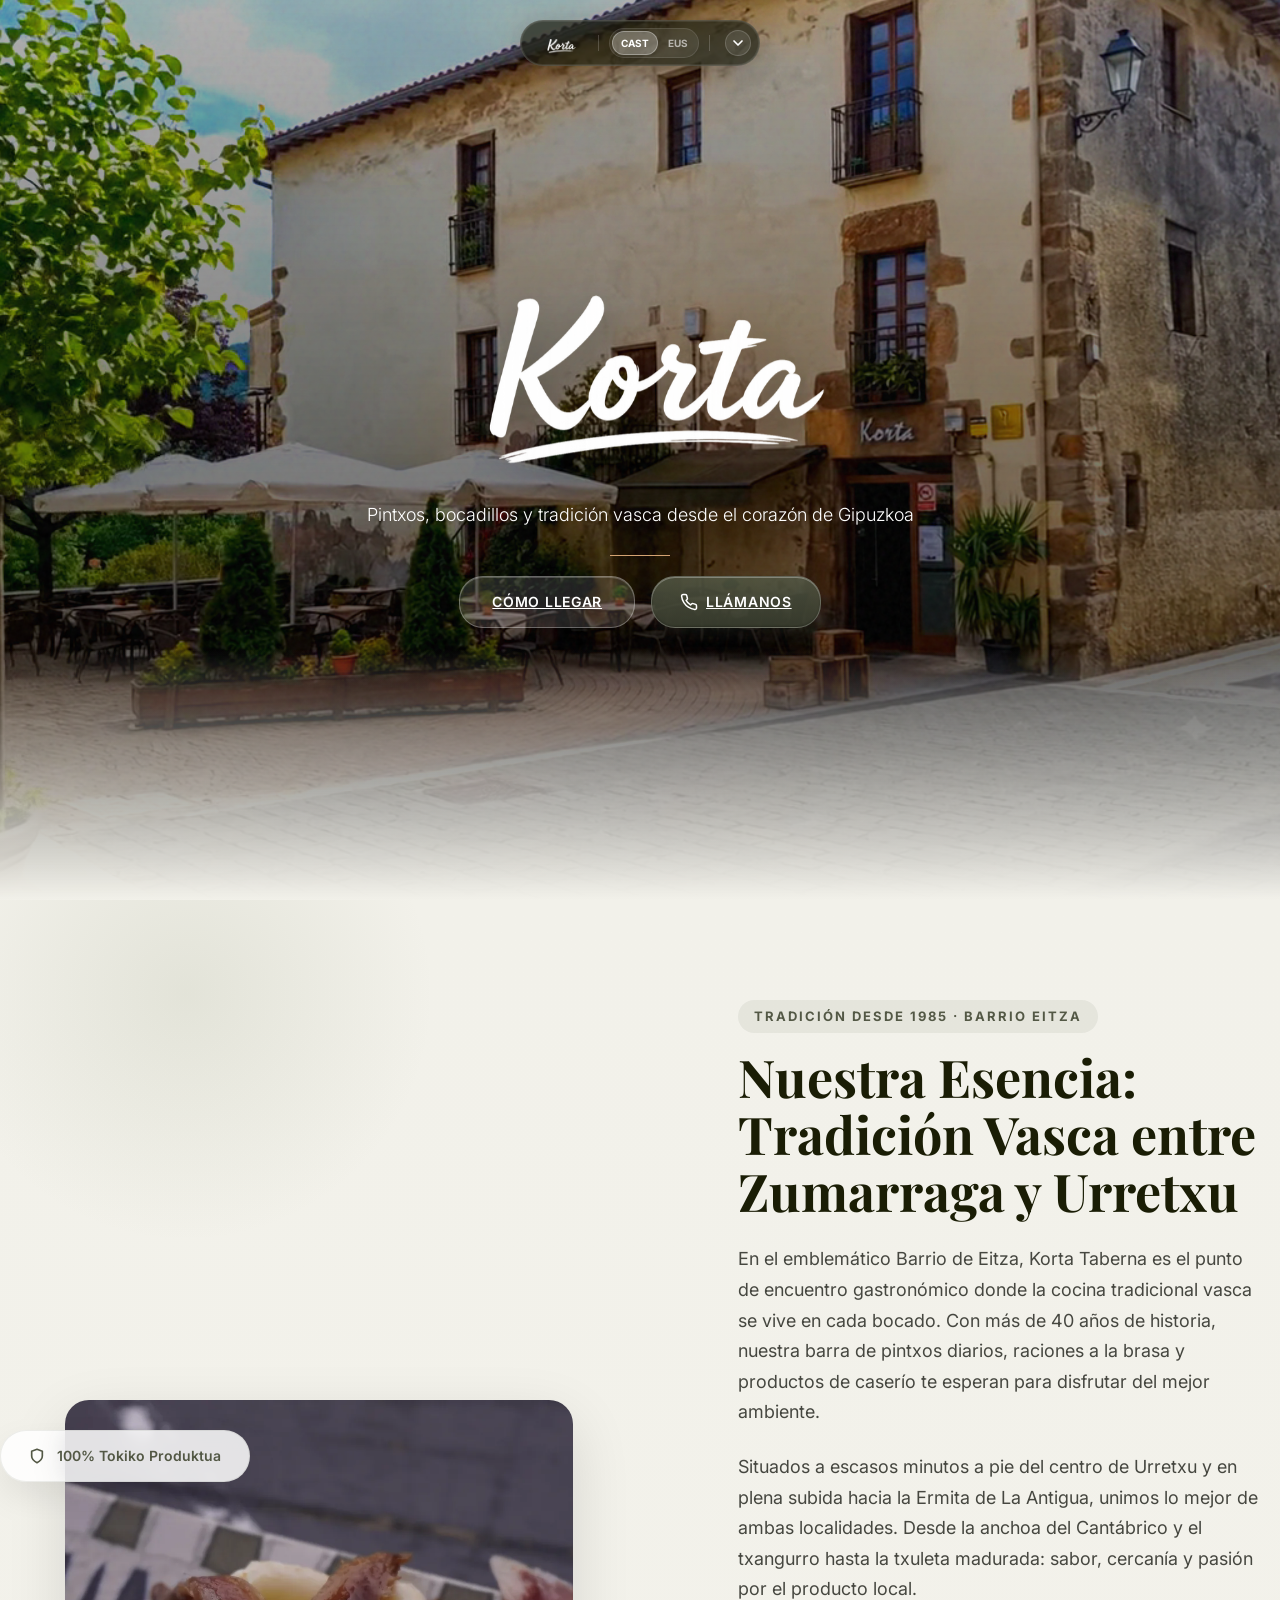
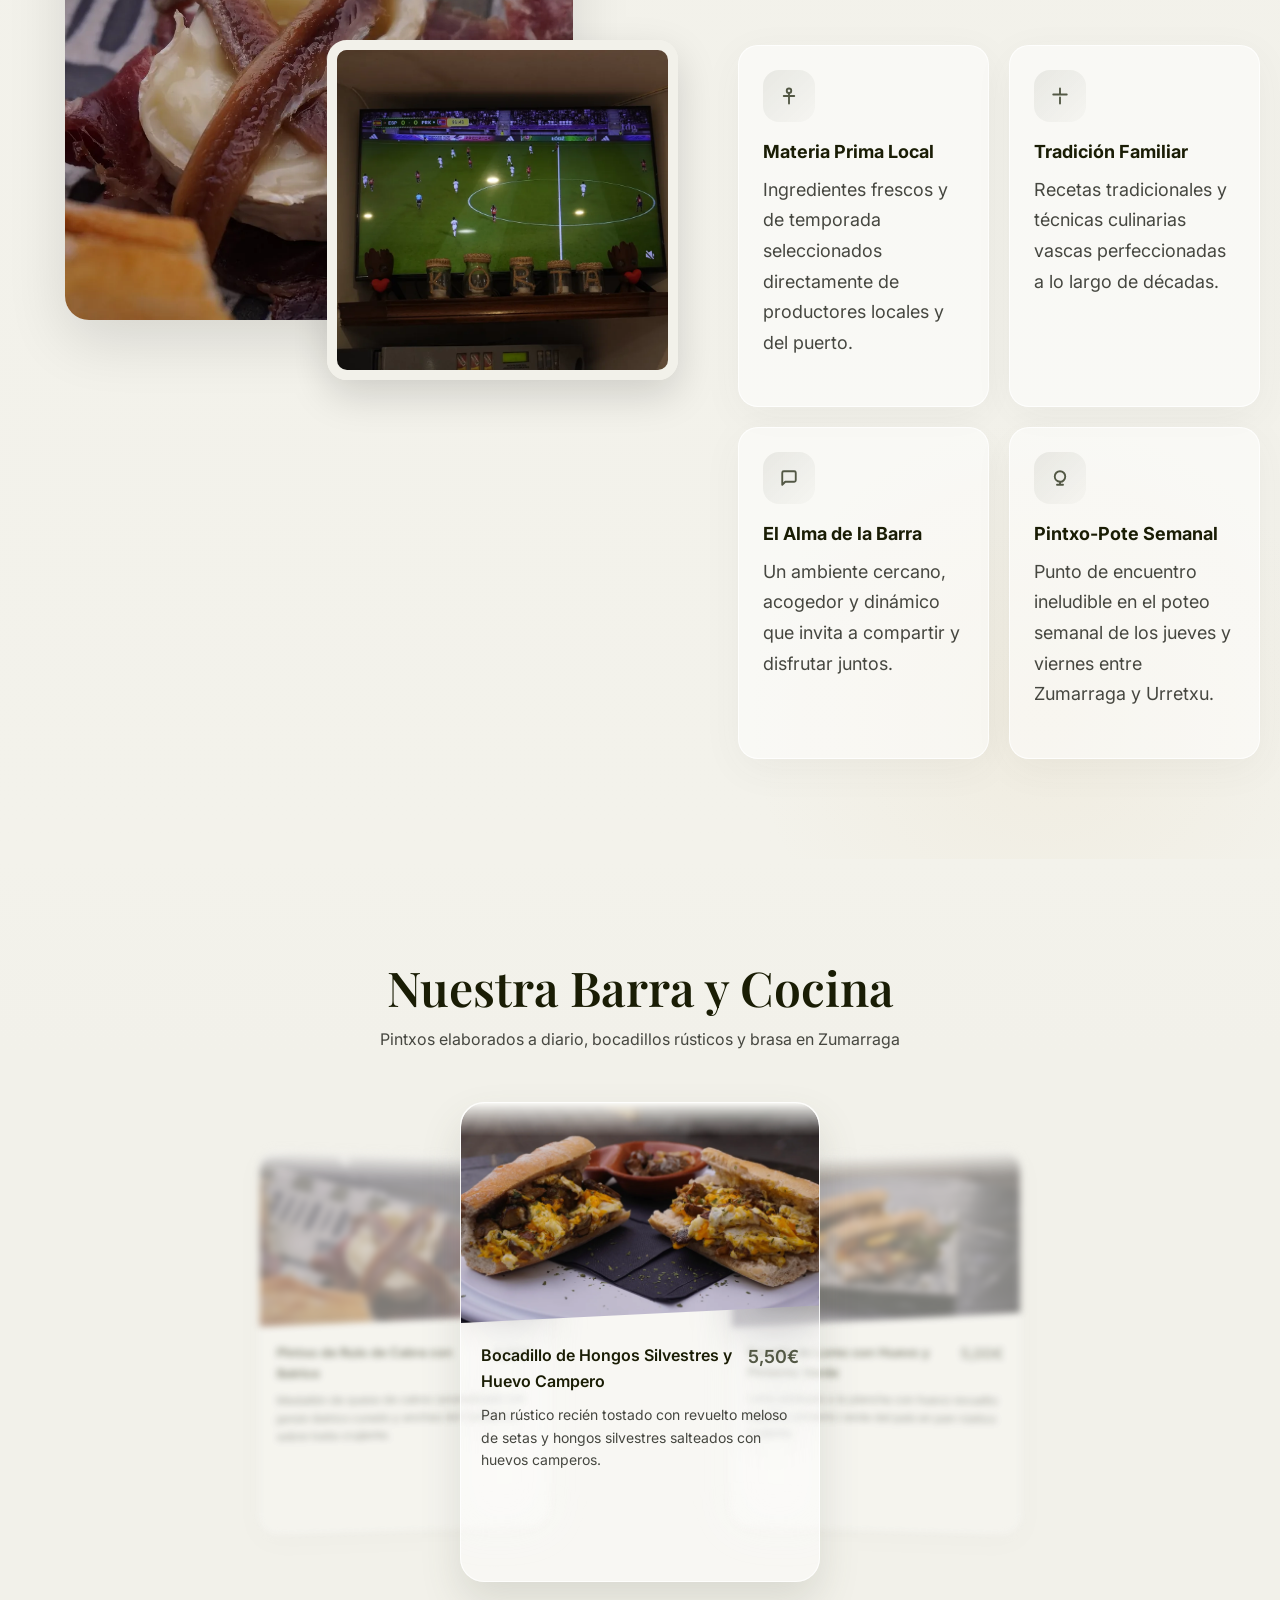
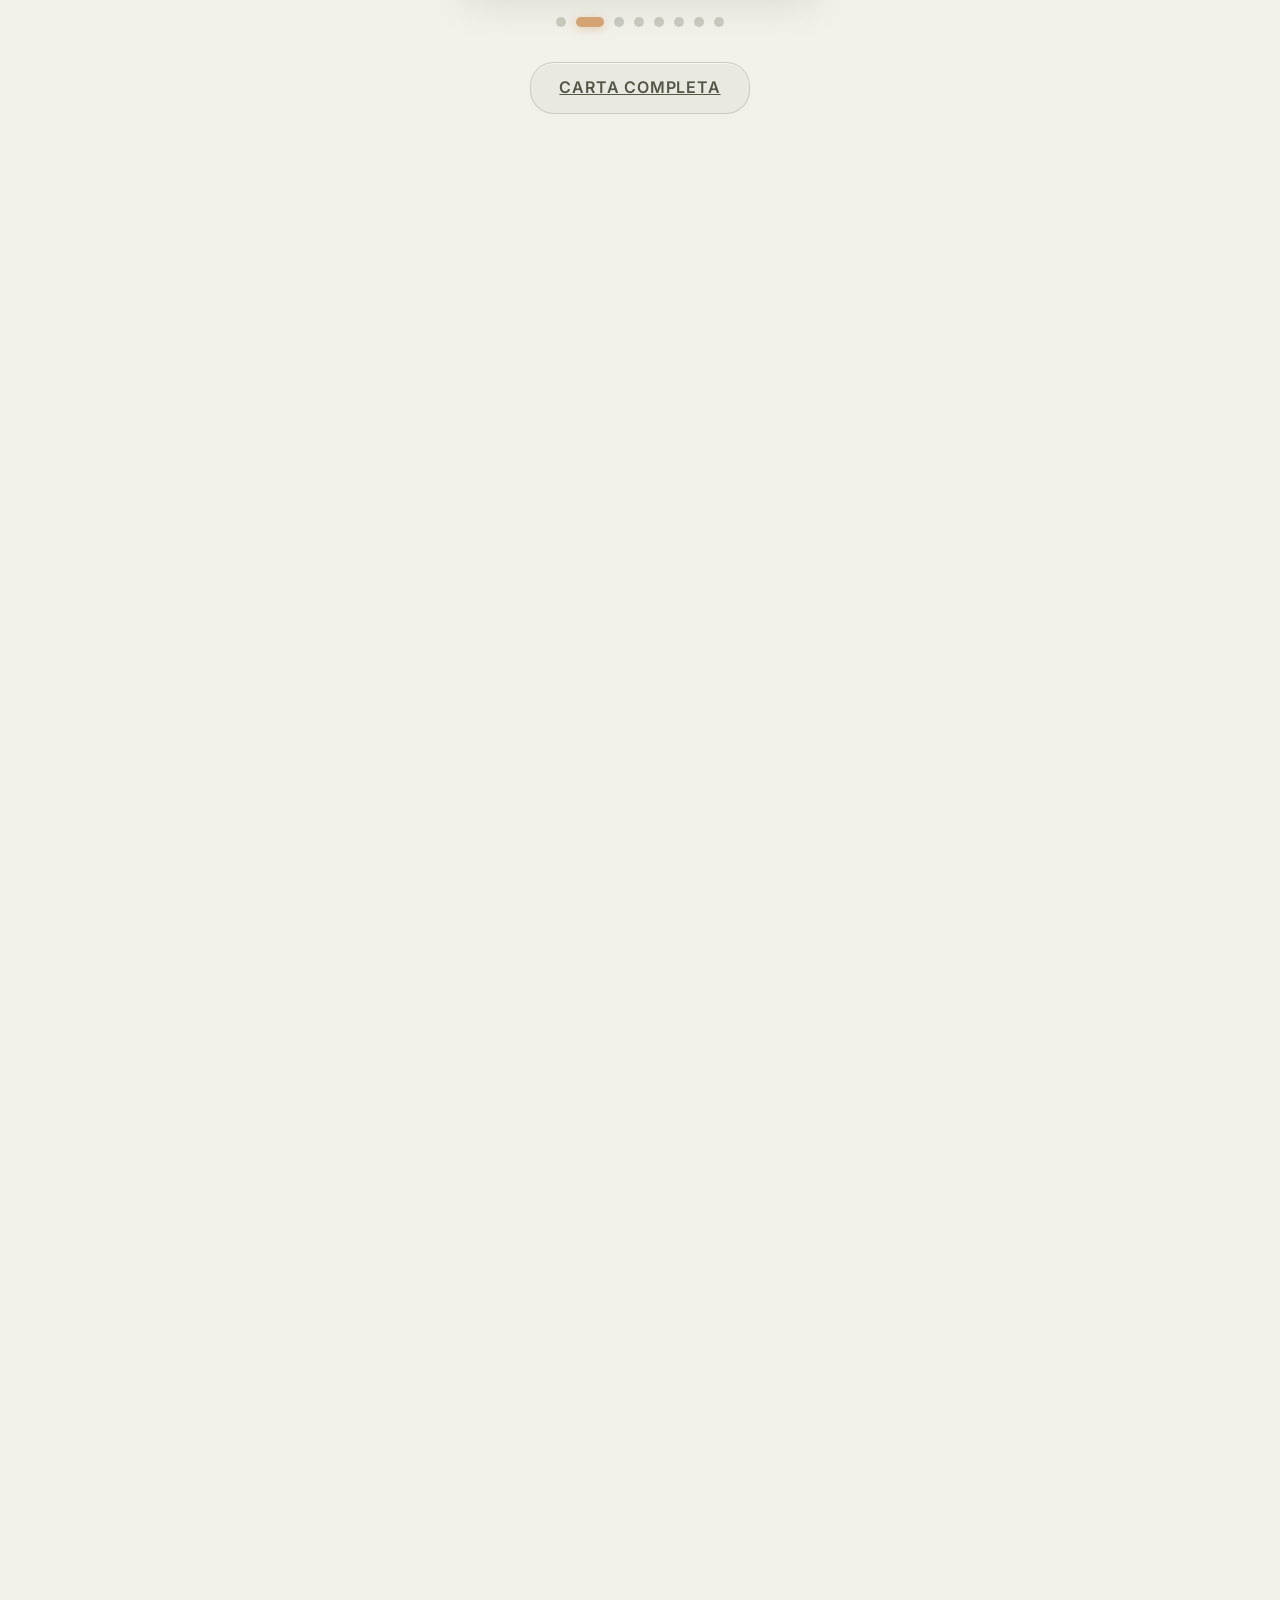
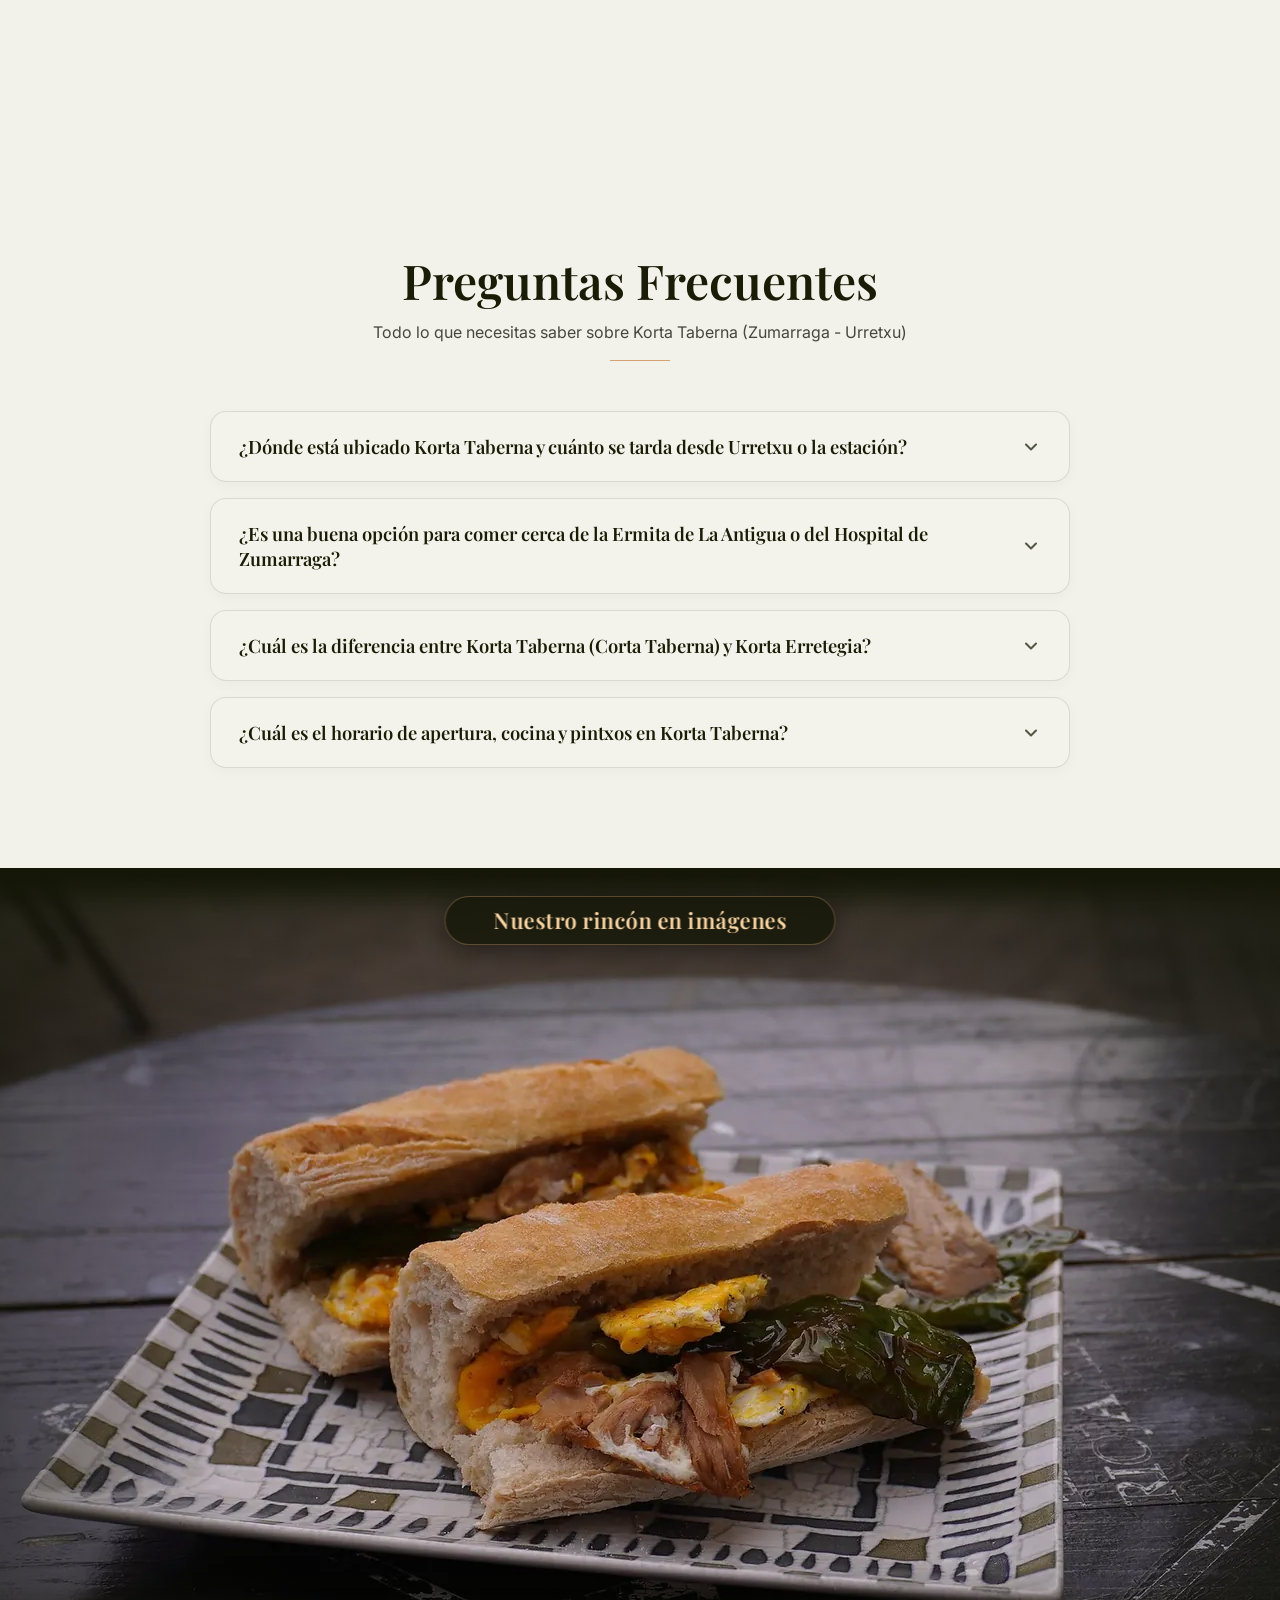
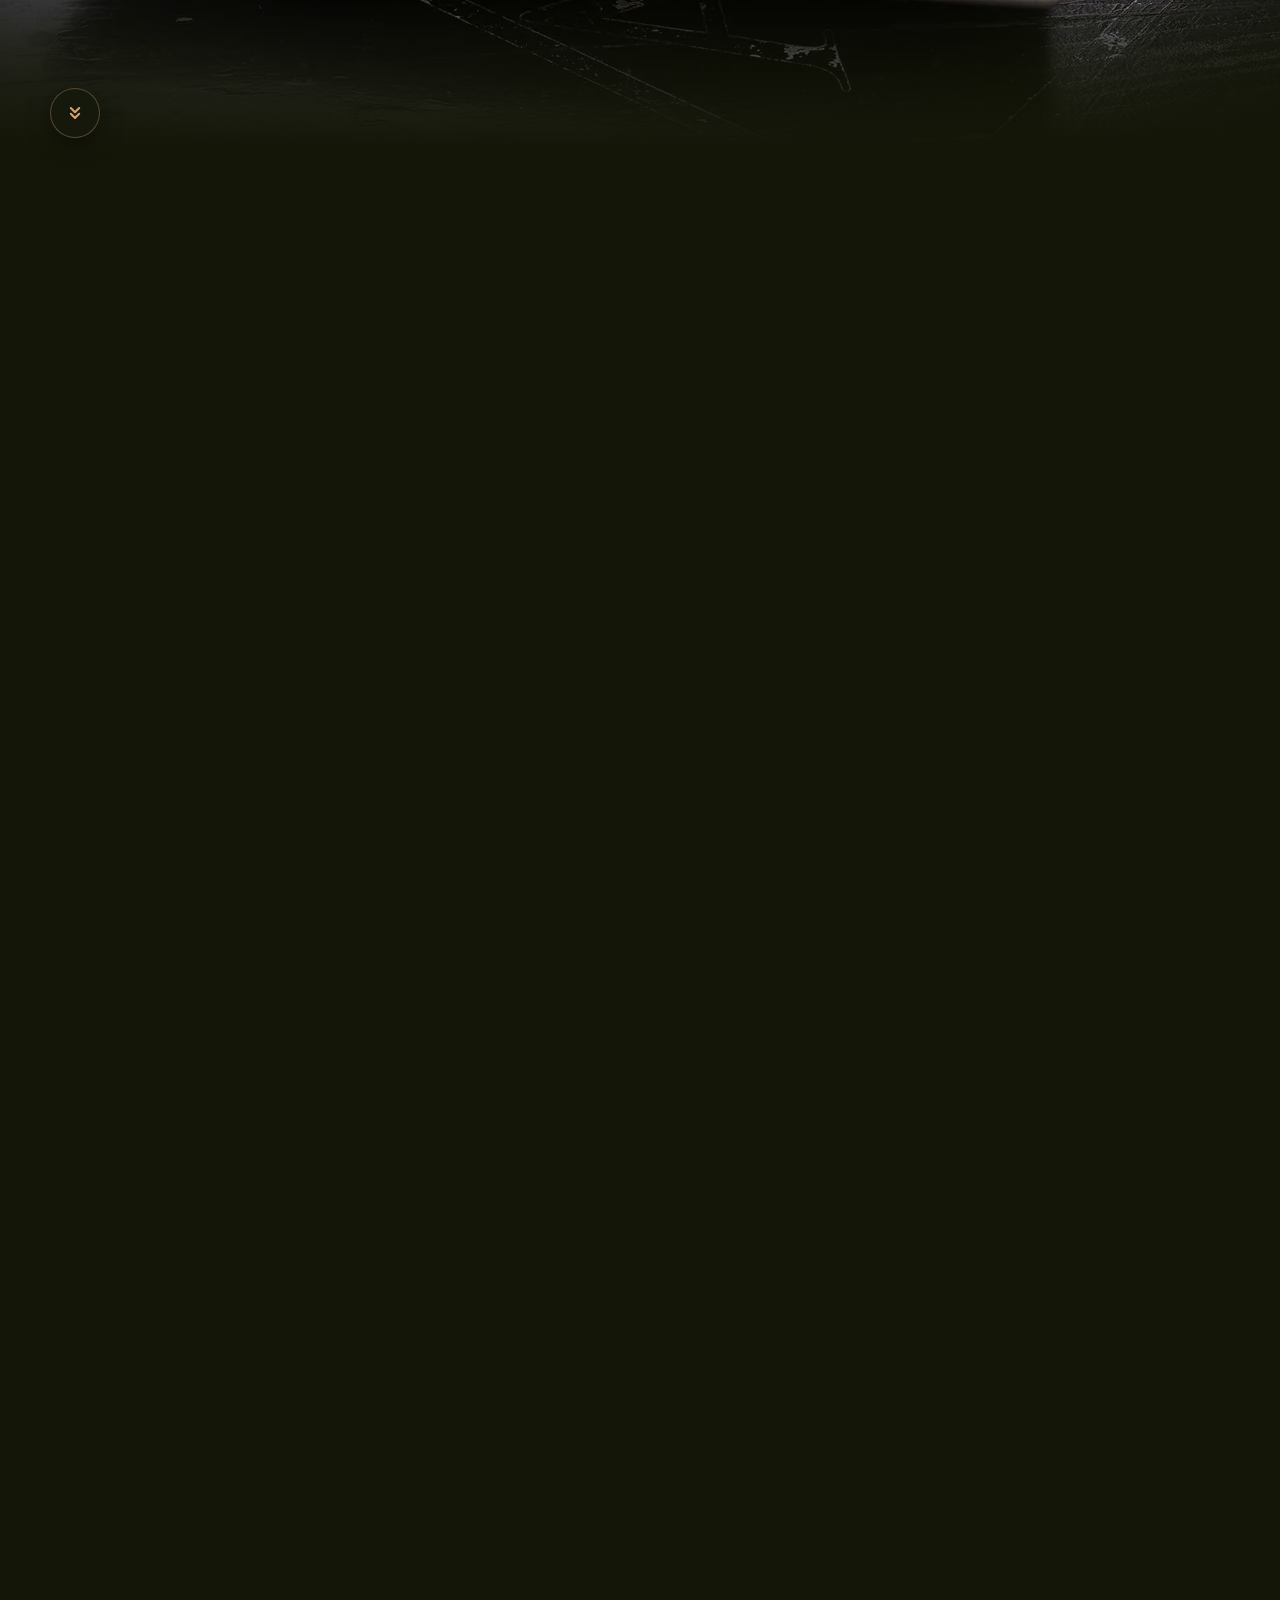
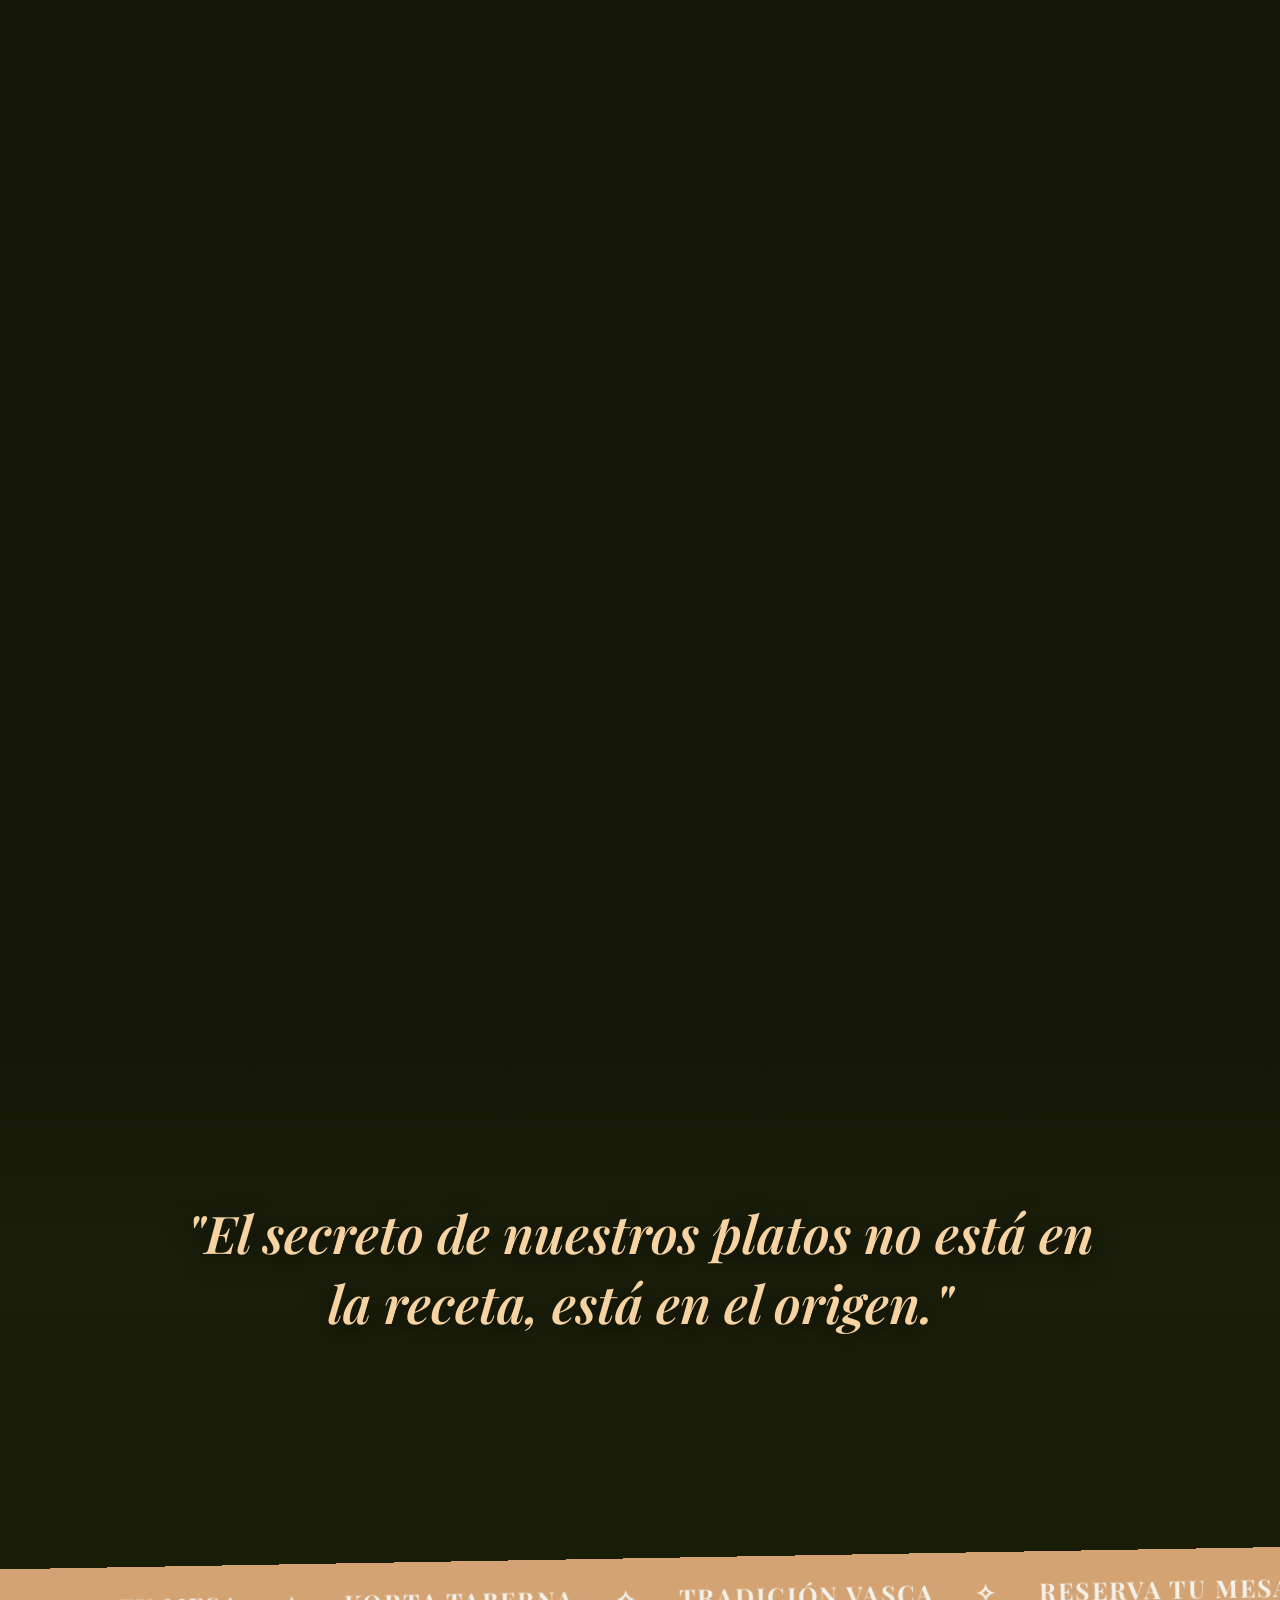
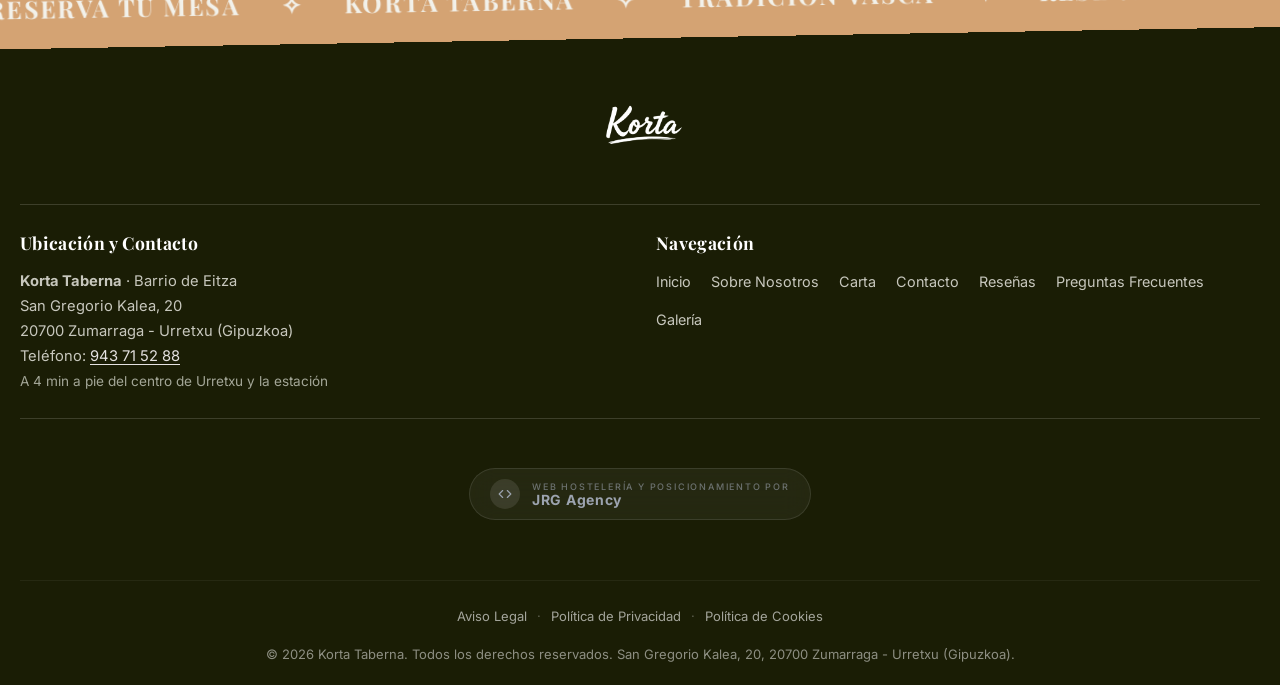
==== commit bc431446: "seo: fase 2 optimizacion avanzada SEO, AI search (llms.txt), image sitemap, PWA manifest, geo tags y" ====
--- a/index.html
+++ b/index.html
@@ -15,6 +15,11 @@
     <link rel="icon" type="image/webp" href="assets/images/favicon.webp">
     <link rel="icon" type="image/png" sizes="32x32" href="assets/images/favicon-32x32.png">
     <link rel="apple-touch-icon" href="assets/images/favicon.png">
+    <link rel="manifest" href="site.webmanifest">
+    <meta name="geo.region" content="ES-SS">
+    <meta name="geo.placename" content="Zumarraga, Gipuzkoa">
+    <meta name="geo.position" content="43.0866015;-2.3091887">
+    <meta name="ICBM" content="43.0866015, -2.3091887">
     <!-- Preload Critical LCP Hero Image -->
     <link rel="preload" as="image" href="assets/images/hero-poster.webp" type="image/webp" fetchpriority="high">
     <!-- DNS-Prefetch for External CDNs -->
@@ -60,7 +65,7 @@
           "telephone": "+34943715288",
           "priceRange": "$$",
           "currenciesAccepted": "EUR",
-          "paymentAccepted": "Cash, Credit Card",
+          "paymentAccepted": "Cash, Credit Card, Bizum",
           "servesCuisine": [
             "Cocina Vasca",
             "Pintxos",
@@ -238,6 +243,43 @@
               }
             }
           ]
+        },
+        {
+          "@type": "WebSite",
+          "@id": "https://kortataberna.com/#website",
+          "url": "https://kortataberna.com/",
+          "name": "Korta Taberna",
+          "inLanguage": ["es", "eu"]
+        },
+        {
+          "@type": "BreadcrumbList",
+          "@id": "https://kortataberna.com/#breadcrumb",
+          "itemListElement": [
+            {
+              "@type": "ListItem",
+              "position": 1,
+              "name": "Inicio",
+              "item": "https://kortataberna.com/"
+            },
+            {
+              "@type": "ListItem",
+              "position": 2,
+              "name": "Nuestra Esencia",
+              "item": "https://kortataberna.com/#sobre-nosotros"
+            },
+            {
+              "@type": "ListItem",
+              "position": 3,
+              "name": "Carta de Pintxos y Brasa",
+              "item": "https://kortataberna.com/#carta"
+            },
+            {
+              "@type": "ListItem",
+              "position": 4,
+              "name": "Horario y Ubicación",
+              "item": "https://kortataberna.com/#contacto"
+            }
+          ]
         }
       ]
     }
@@ -502,6 +544,18 @@
                                 disfrutar juntos.</p>
                         </div>
                     </div>
+                    <div class="about-pillar stagger-item">
+                        <div class="pillar-icon-wrap">
+                            <svg width="18" height="18" viewBox="0 0 24 24" fill="none" stroke="currentColor"
+                                stroke-width="2.5" stroke-linecap="round" stroke-linejoin="round">
+                                <path d="M8 21h8m-4-4v4M12 3a7 7 0 0 0-7 7c0 3.5 3 6.5 7 7s7-3.5 7-7a7 7 0 0 0-7-7z" />
+                            </svg>
+                        </div>
+                        <div class="pillar-text">
+                            <h3 data-key="pillar4_title">Pintxo-Pote Semanal</h3>
+                            <p data-key="pillar4_desc">Punto de encuentro ineludible en el poteo semanal de los jueves y viernes entre Zumarraga y Urretxu.</p>
+                        </div>
+                    </div>
                 </div>
             </div>
         </div>
